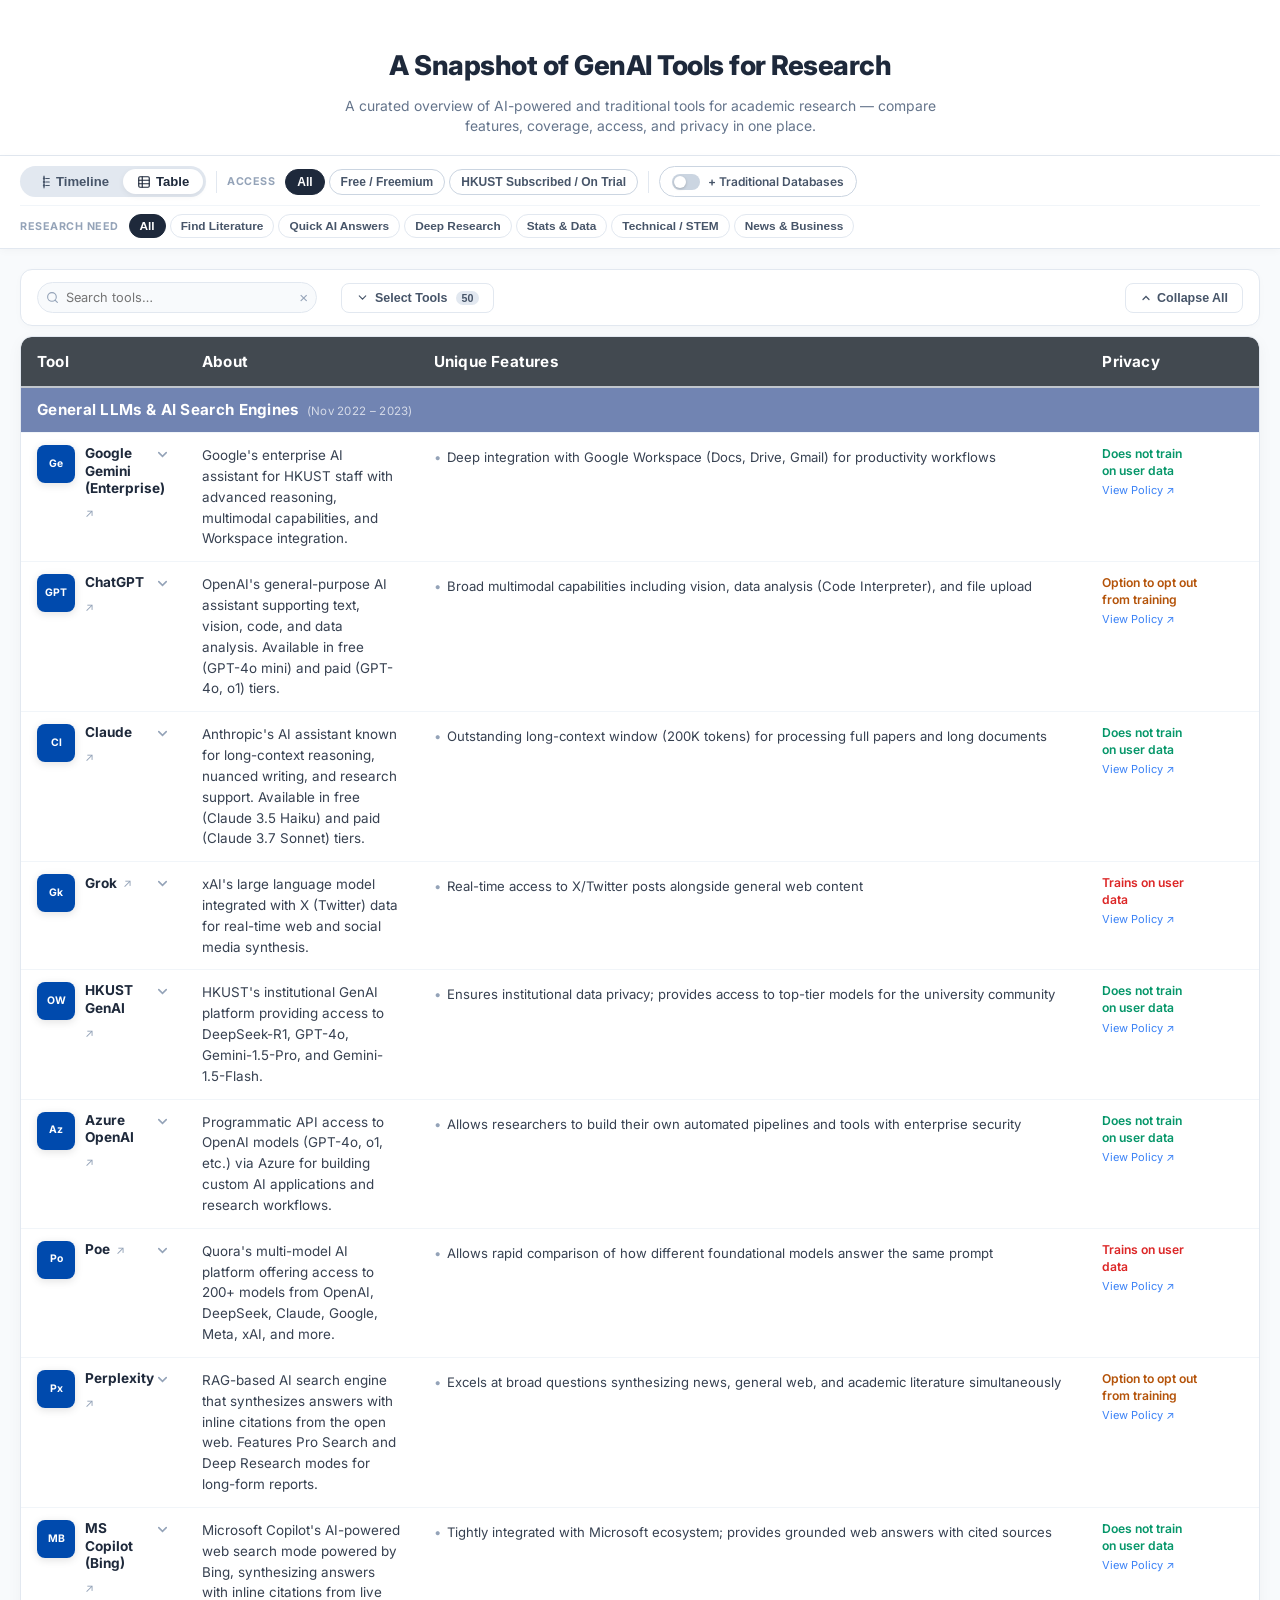
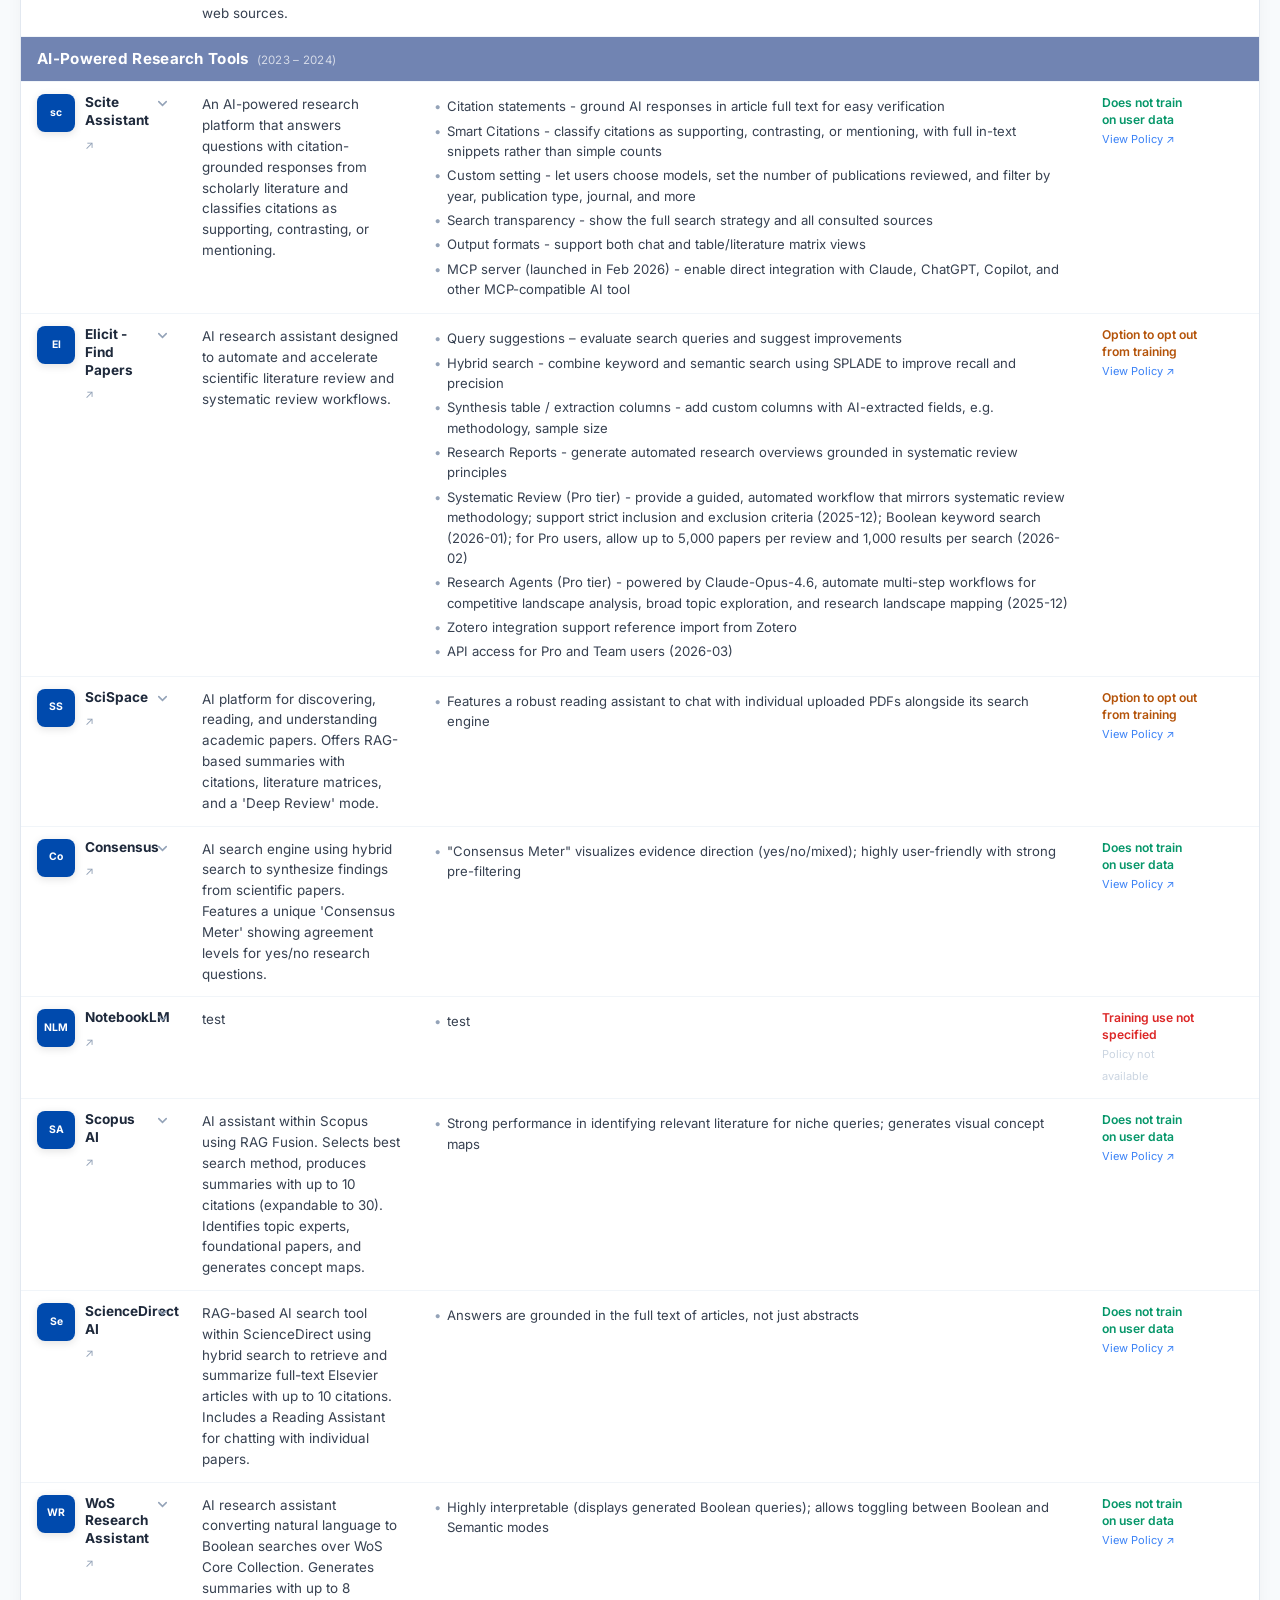
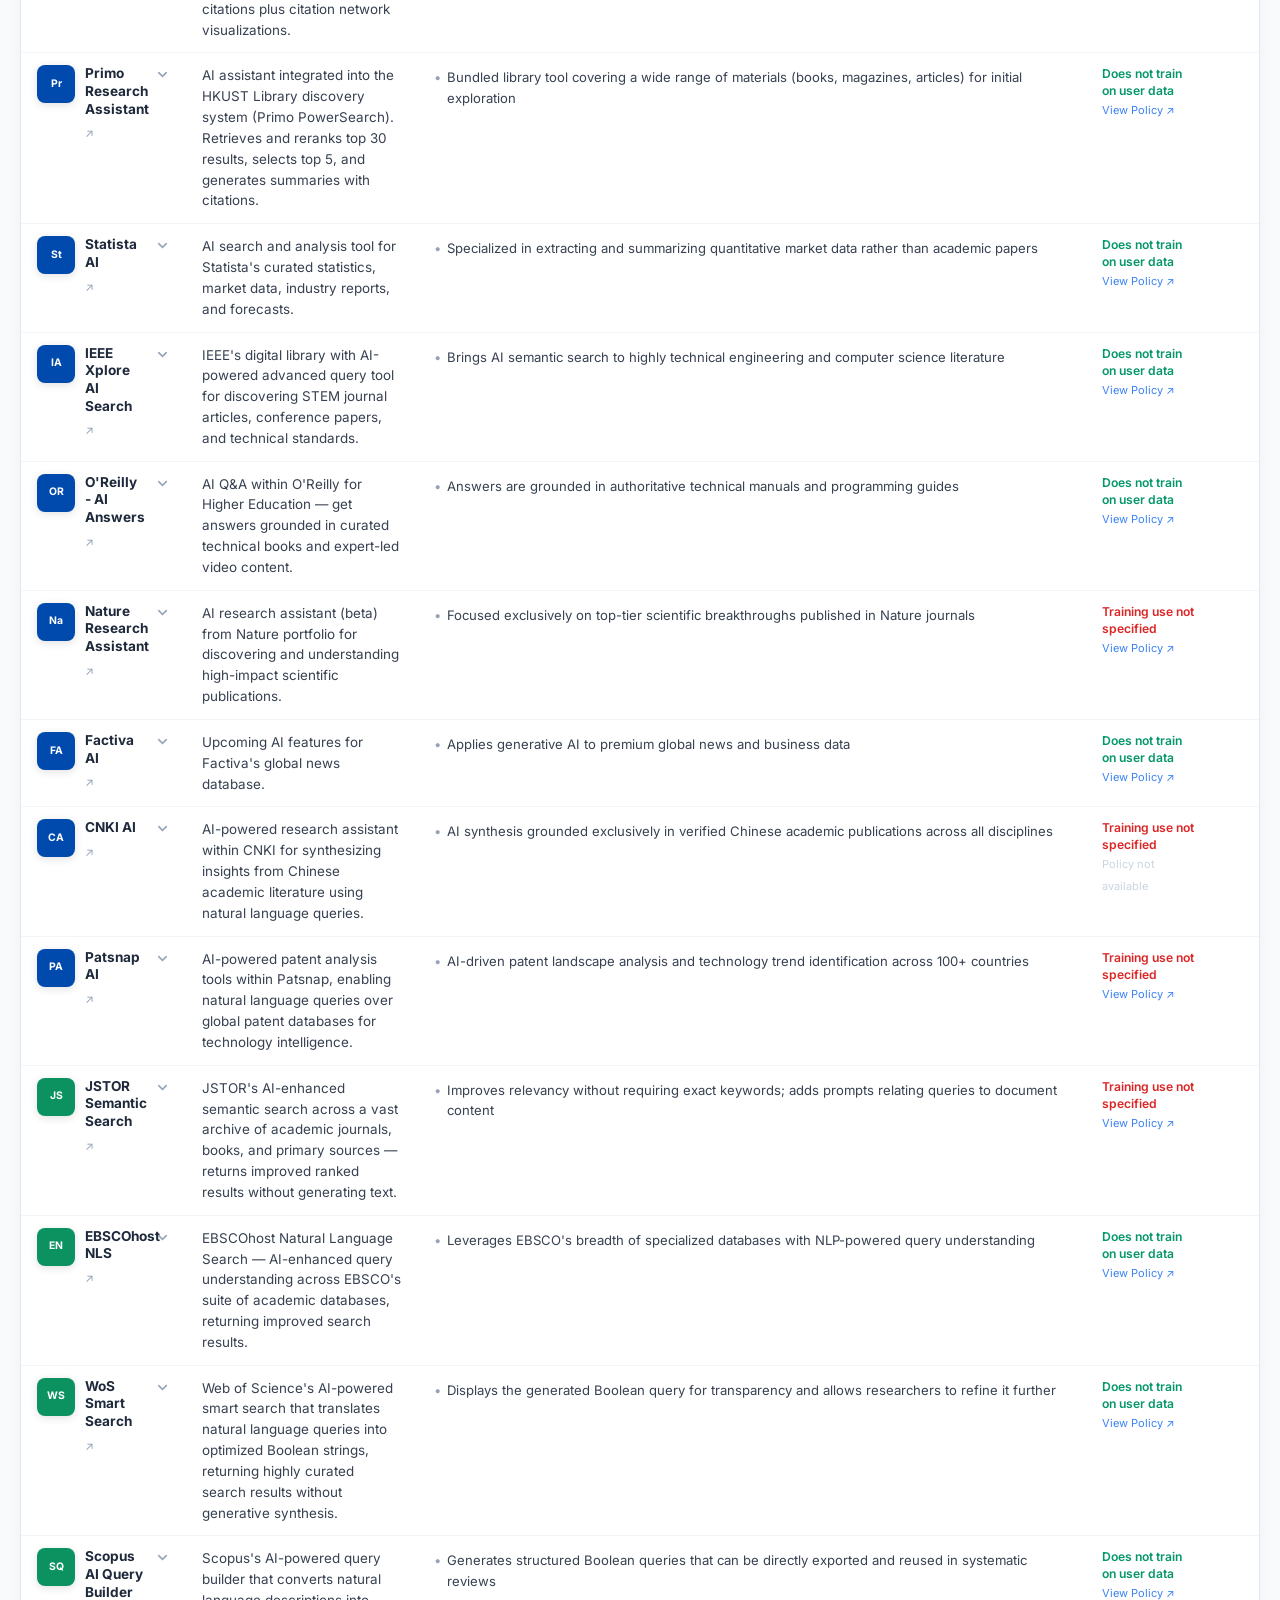
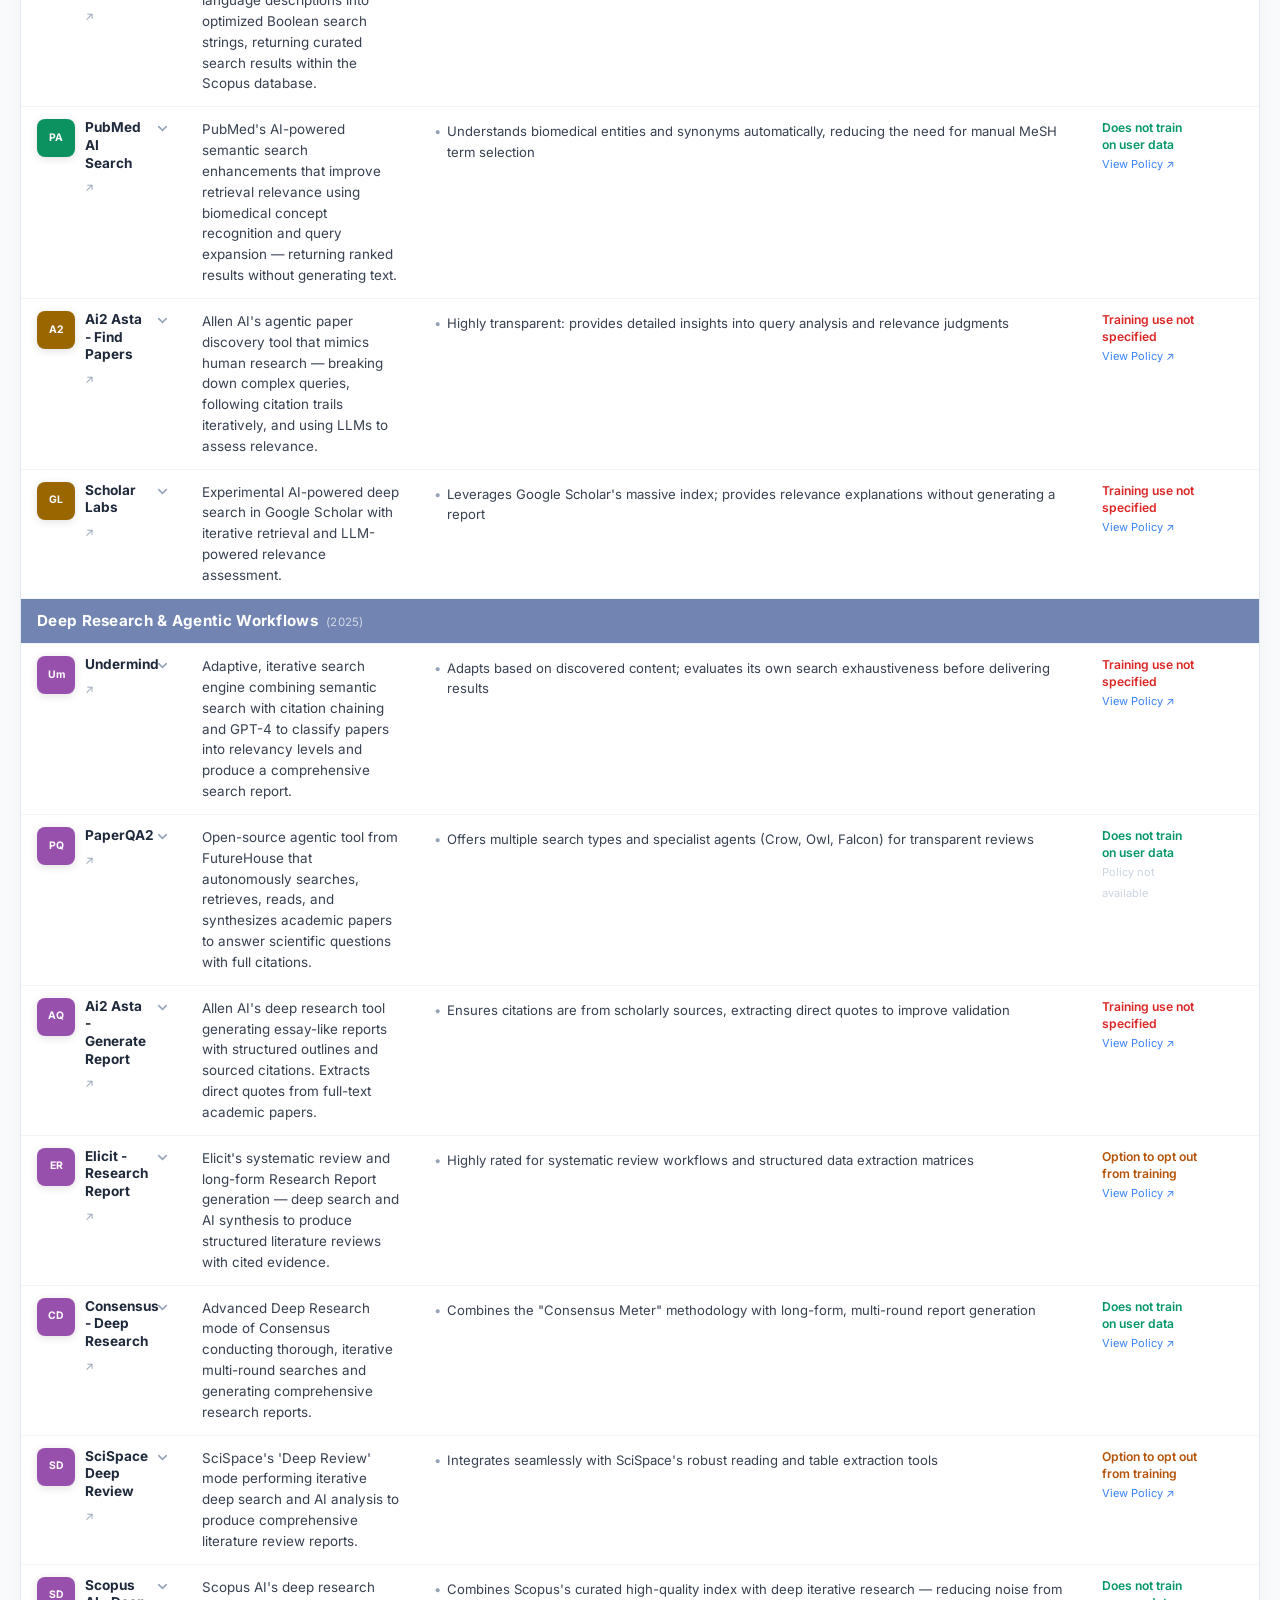
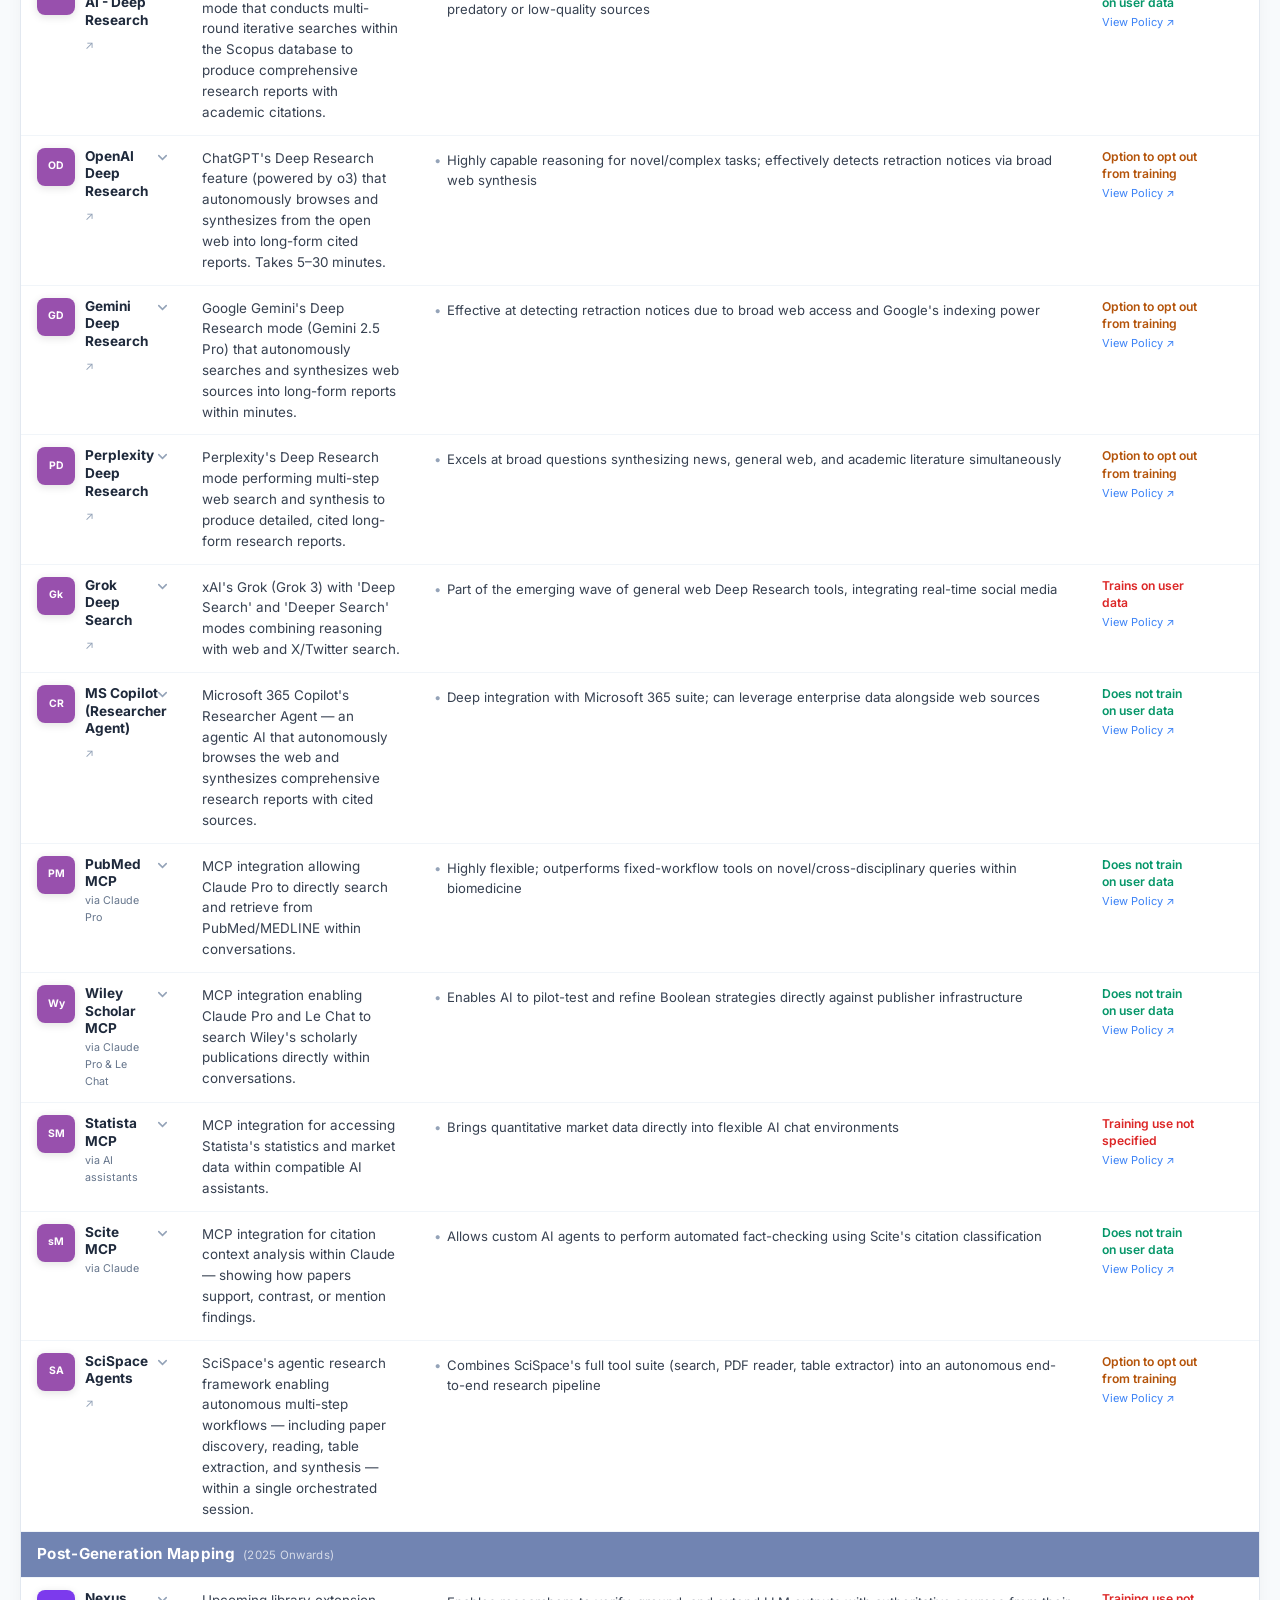
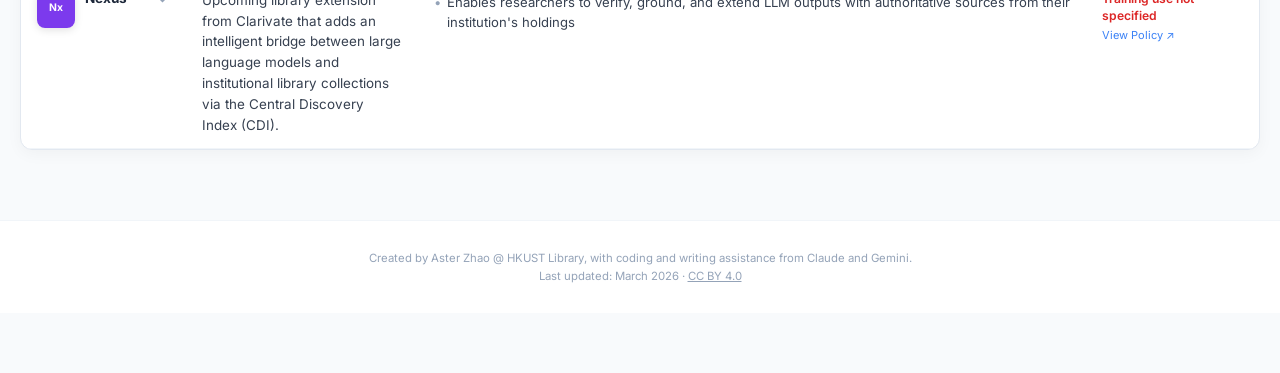
==== genai-tools-2026-03-26.html @ 64c7e032 "Add GenAI tools snapshot page for GitHub Pages Made-with: Cursor" ====
<!DOCTYPE html><html lang="en"><head>
<script id="codepen-helper" src="https://public.codepenassets.com/preview/index.3d9807ba2f99c7cd6285a0bb14172f.js"></script>
<script id="codepen-helper" src="https://public.codepenassets.com/preview/index.3d9807ba2f99c7cd6285a0bb14172f.js"></script>
<script id="codepen-helper" src="https://public.codepenassets.com/preview/index.3d9807ba2f99c7cd6285a0bb14172f.js"></script>
<meta charset="UTF-8">
<meta name="viewport" content="width=device-width, initial-scale=1.0">
<title>A Snapshot of GenAI Tools for Research</title>
<link href="https://fonts.googleapis.com/css2?family=Inter:wght@300;400;500;600;700;800&amp;display=swap" rel="stylesheet">
<link rel="stylesheet" href="https://cdnjs.cloudflare.com/ajax/libs/font-awesome/6.4.0/css/all.min.css">
<style>
:root{
  --scholarlydb:#0c9260;--opendb:#0c9260;--genai:#004aad;--genaiagg:#004aad;--genaisearch:#004aad;
  --deepsearch:#996600;--ainative:#004aad;--aischolarly:#004aad;--deepresearch:#9850ad;
  --webdeepresearch:#9850ad;--mcp:#9850ad;--libext:#7C3AED;--quicksearch:#0c9260;--line:#cbd5e1;--radius:14px;
}
*{margin:0;padding:0;box-sizing:border-box;}
body{font-family:'Inter',system-ui,sans-serif;background:#f8fafc;color:#1e293b;line-height:1.6;}

/* ── HEADER ── */
.header{text-align:center;padding:44px 20px 18px;background:#fff;border-bottom:1px solid #e2e8f0;}
.header h1{font-size:1.7rem;font-weight:800;letter-spacing:-.5px;}
.header .sub{font-size:.87rem;color:#64748b;max-width:620px;margin:8px auto 0;line-height:1.5;}

/* ── CONTROLS ── */
.controls-wrapper{background:#fff;border-bottom:1px solid #e2e8f0;padding:10px 20px;box-shadow:0 2px 8px rgba(0,0,0,.03);}
.ctrl-row{max-width:1400px;margin:0 auto;display:flex;flex-wrap:wrap;align-items:center;gap:10px;}
.ctrl-row+.ctrl-row{margin-top:8px;padding-top:8px;border-top:1px solid #f1f5f9;}
.ctrl-divider{width:1px;height:22px;background:#e2e8f0;flex-shrink:0;}
.view-toggle-inner{display:flex;background:#e2e8f0;padding:3px;border-radius:999px;}
.vbtn{display:flex;align-items:center;gap:5px;padding:5px 14px;border-radius:999px;border:none;background:transparent;font-size:.82rem;font-weight:600;cursor:pointer;color:#475569;transition:.15s;}
.vbtn svg{width:14px;height:14px;}
.vbtn.active{background:#fff;color:#1e293b;box-shadow:0 2px 6px rgba(0,0,0,.06);}
.filter-bar{display:flex;gap:4px;flex-wrap:wrap;}
.fbtn{padding:5px 11px;border-radius:999px;border:1.5px solid #cbd5e1;background:#fff;font-size:.75rem;font-weight:600;cursor:pointer;color:#475569;transition:.15s;}
.fbtn:hover{border-color:#94a3b8;color:#1e293b;}
.fbtn.active{background:#1e293b;color:#fff;border-color:#1e293b;}
.trad-toggle-wrap{display:flex;align-items:center;gap:8px;cursor:pointer;user-select:none;padding:5px 12px;border-radius:999px;border:1.5px solid #cbd5e1;background:#fff;transition:.15s;}
.trad-toggle-wrap:hover{border-color:#94a3b8;}
.trad-toggle-wrap.on{border-color:#0c9260;background:#eff6ff;}
.trad-switch{width:28px;height:16px;border-radius:8px;background:#cbd5e1;position:relative;flex-shrink:0;transition:.2s;}
.trad-toggle-wrap.on .trad-switch{background:#0c9260;}
.trad-thumb{width:12px;height:12px;border-radius:50%;background:#fff;position:absolute;top:2px;left:2px;transition:.2s;box-shadow:0 1px 3px rgba(0,0,0,.2);}
.trad-toggle-wrap.on .trad-thumb{left:14px;}
.trad-label{font-size:.75rem;font-weight:600;color:#475569;white-space:nowrap;}
.trad-toggle-wrap.on .trad-label{color:#0c9260;}
.ctrl-section-label{font-size:.67rem;font-weight:700;color:#94a3b8;text-transform:uppercase;letter-spacing:.5px;white-space:nowrap;flex-shrink:0;}
.need-pills{display:flex;gap:4px;flex-wrap:wrap;}
.nbtn{padding:4px 10px;border-radius:999px;border:1.5px solid #e2e8f0;background:#fff;font-size:.74rem;font-weight:600;cursor:pointer;color:#475569;transition:.15s;white-space:nowrap;}
.nbtn:hover{border-color:#94a3b8;color:#1e293b;}
.nbtn.active{color:#fff;border-color:transparent;}

/* ── VIEWS ── */
.view-container{display:none;}
.view-container.active{display:block;animation:fadeIn .25s ease;}
@keyframes fadeIn{from{opacity:0}to{opacity:1}}

/* ── TIMELINE ── */
.timeline-section{max-width:1350px;margin:0 auto;padding:0 20px 60px;}
.timeline-header{display:flex;align-items:center;justify-content:flex-end;padding:16px 0 4px;}
.tl-search-wrap{position:relative;display:flex;align-items:center;}
.tl-search-wrap svg{position:absolute;left:9px;width:13px;height:13px;color:#94a3b8;pointer-events:none;}
#tlSearchInput{padding:5px 26px 5px 28px;border:1.5px solid #e2e8f0;border-radius:999px;font-size:.78rem;font-family:inherit;width:200px;outline:none;transition:.15s;color:#1e293b;background:#f8fafc;}
#tlSearchInput:focus{border-color:#0c9260;background:#fff;box-shadow:0 0 0 3px rgba(59,130,246,.08);}
#tlClearSearch{position:absolute;right:9px;background:none;border:none;cursor:pointer;color:#94a3b8;font-size:.9rem;line-height:1;padding:0;display:none;}
.tl-hint{font-size:.68rem;color:#94a3b8;margin-left:8px;}

.timeline{position:relative;padding-bottom:20px;}
.timeline::before{content:'';position:absolute;left:200px;top:0;bottom:0;width:3px;background:linear-gradient(to bottom,#e2e8f0 0%,#cbd5e1 20%,#cbd5e1 80%,#e2e8f0 100%);border-radius:2px;}

/* 4-column stage grid */
.stage{display:grid;grid-template-columns:180px 40px 1fr 200px;gap:0;margin-bottom:52px;align-items:start;transition:opacity .2s;}
.stage.stage-hidden{display:none;}

/* Left column */
.stage-left{text-align:right;padding-right:18px;padding-top:4px;}
.stage-year{font-size:.78rem;font-weight:700;color:#94a3b8;letter-spacing:.3px;margin-bottom:4px;}
.stage-title{font-size:1.05rem;font-weight:800;letter-spacing:-.3px;line-height:1.3;color:#1e293b;}
.stage-desc{font-size:.71rem;color:#64748b;line-height:1.55;margin-top:6px;}

/* Node column */
.stage-node-col{display:flex;justify-content:center;align-items:flex-start;padding-top:4px;position:relative;z-index:2;}
.node{width:20px;height:20px;border-radius:50%;border:3px solid #fff;box-shadow:0 0 0 2px var(--line);z-index:2;flex-shrink:0;}

/* Content column */
.stage-content-col{padding-left:16px;display:flex;flex-wrap:wrap;gap:10px;align-items:stretch;}

/* Sub-groups as colored boxes */
.sub-group{flex:1;min-width:150px;padding:12px 14px 16px;border-radius:10px;transition:opacity .2s;background:#f9fafb;}
.sub-group.sg-hidden{display:none;}
.sg-label{font-size:.65rem;font-weight:700;color:#374151;text-transform:uppercase;letter-spacing:.5px;margin-bottom:2px;display:flex;align-items:center;gap:6px;}
.sg-label .sdot{width:8px;height:8px;border-radius:50%;flex-shrink:0;}
.sg-format{font-size:.58rem;color:#94a3b8;margin:0 0 10px 14px;line-height:1.4;}
.tools-row{display:flex;flex-wrap:wrap;gap:8px;align-items:flex-start;}

/* Right column: output labels */
.stage-right-col{padding-left:20px;padding-top:4px;display:flex;flex-direction:column;gap:16px;}
.stage-output-label{padding:10px 12px;border-radius:8px;border:1px solid #f1f5f9;background:#fff;}
.sol-title{font-size:1.15rem;font-weight:800;letter-spacing:-.4px;line-height:1.2;margin-bottom:5px;}
.sol-desc{font-size:.68rem;color:#64748b;line-height:1.7;}

.tool-card{display:flex;flex-direction:column;align-items:center;gap:4px;cursor:pointer;transition:transform .15s;position:relative;width:52px;}
.tool-card:hover{transform:translateY(-3px);}
.tool-card.hidden{display:none;}
.tool-icon{width:42px;height:42px;border-radius:10px;display:flex;align-items:center;justify-content:center;font-weight:700;font-size:.65rem;color:#fff;box-shadow:0 2px 8px rgba(0,0,0,.1);transition:.15s;overflow:hidden;}
.tool-card:hover .tool-icon{box-shadow:0 4px 16px rgba(0,0,0,.18);transform:scale(1.05);}
.tool-icon .abbr-text{display:flex;align-items:center;justify-content:center;width:100%;height:100%;}
.tool-icon img{width:100%;height:100%;object-fit:contain;padding:5px;background:#fff;}
.tname{font-size:.5rem;font-weight:600;color:#475569;text-align:center;max-width:52px;line-height:1.2;word-wrap:break-word;}
.tbadge{position:absolute;top:-4px;right:-6px;font-size:.44rem;padding:1px 4px;border-radius:5px;font-weight:700;color:#fff;white-space:nowrap;z-index:2;line-height:1.4;}
.badge-trial{background:#585858;}.badge-beta{background:#3B82F6;}.badge-new{background:#10B981;}.badge-soon{background:#94a3b8;}

.arrow-future{padding:24px 0 0;margin-left:220px;}
.arrow-future .arr{display:inline-flex;flex-direction:column;align-items:center;gap:4px;color:#94a3b8;}
.arrow-future .arr svg{width:28px;height:28px;animation:bob 2s ease-in-out infinite;}
@keyframes bob{0%,100%{transform:translateY(0)}50%{transform:translateY(5px)}}
.arrow-future .arr span{font-size:.67rem;font-weight:600;letter-spacing:.5px;}

/* ── TABLE ── */
.table-view-container{max-width:1400px;margin:0 auto;padding:0 20px 60px;}
.table-toolbar{background:#fff;padding:12px 16px;border-radius:12px;border:1px solid #e2e8f0;box-shadow:0 2px 8px rgba(0,0,0,.02);margin:20px 0 10px;display:flex;flex-direction:column;gap:0;}
.table-toolbar-row{display:flex;align-items:center;gap:10px;flex-wrap:wrap;}
.table-toolbar-row+.table-toolbar-row{margin-top:10px;padding-top:10px;border-top:1px solid #f1f5f9;}
.tbl-search-wrap{position:relative;display:flex;align-items:center;flex:1;min-width:160px;max-width:280px;}
.tbl-search-wrap svg{position:absolute;left:9px;width:13px;height:13px;color:#94a3b8;pointer-events:none;}
#searchInput{padding:7px 28px 7px 28px;border:1.5px solid #e2e8f0;border-radius:999px;font-size:.8rem;font-family:inherit;width:100%;outline:none;transition:.15s;color:#1e293b;background:#f8fafc;}
#searchInput:focus{border-color:#3B82F6;background:#fff;box-shadow:0 0 0 3px rgba(59,130,246,.08);}
#clearSearch{position:absolute;right:9px;background:none;border:none;cursor:pointer;color:#94a3b8;font-size:.95rem;line-height:1;padding:0;display:none;}
.select-tools-btn{display:flex;align-items:center;gap:6px;padding:7px 14px;border:1.5px solid #e2e8f0;border-radius:8px;background:#fff;font-size:.78rem;font-weight:600;cursor:pointer;color:#475569;transition:.15s;white-space:nowrap;}
.select-tools-btn:hover{border-color:#94a3b8;color:#1e293b;}
.select-tools-btn svg{width:13px;height:13px;transition:transform .2s;}
.select-tools-btn.open svg{transform:rotate(180deg);}
.select-tools-count{background:#e2e8f0;color:#475569;font-size:.67rem;font-weight:700;padding:1px 6px;border-radius:99px;margin-left:2px;}
.expand-btn{display:flex;align-items:center;gap:5px;padding:7px 14px;border:1.5px solid #e2e8f0;border-radius:8px;background:#fff;font-size:.78rem;font-weight:600;cursor:pointer;color:#475569;transition:.15s;white-space:nowrap;margin-left:auto;}
.expand-btn:hover{border-color:#94a3b8;color:#1e293b;}
.results-hint{font-size:.69rem;color:#94a3b8;margin-left:4px;}
.tool-selector-content{display:none;flex-wrap:wrap;gap:6px;padding-top:2px;}
.tool-selector-content.open{display:flex;}
.selector-actions{display:flex;gap:6px;align-items:center;margin-left:auto;flex-shrink:0;}
.tool-checkbox-label{display:flex;align-items:center;gap:5px;font-size:.73rem;color:#475569;cursor:pointer;background:#f8fafc;padding:4px 10px;border-radius:6px;border:1px solid #e2e8f0;transition:.15s;user-select:none;}
.tool-checkbox-label:hover{background:#f1f5f9;border-color:#cbd5e1;}
.tool-checkbox-label.selected{background:#eff6ff;border-color:#3B82F6;color:#1e40af;font-weight:600;}
.tool-checkbox-label input{display:none;}

/* ── TABLE ITSELF ── */
.table-wrapper{overflow-x:auto;border-radius:12px;border:1px solid #e2e8f0;box-shadow:0 4px 16px rgba(0,0,0,.04);background:#fff;}
.tools-table{width:100%;border-collapse:collapse;font-size:.95rem;}
.tools-table th{padding:13px 16px;text-align:left;background:#424950;color:#fff;font-weight:700;white-space:nowrap;position:sticky;top:0;z-index:10;box-shadow:inset 0 -2px 0 #c1c6cd;letter-spacing:.2px;}
.tools-table th:first-child{border-radius:10px 0 0 0;}
.tools-table th:last-child{border-radius:0 10px 0 0;}
.tools-table td{padding:12px 16px;text-align:left;border-bottom:1px solid #f1f5f9;vertical-align:top;font-size:.84rem;}
.tools-table tr.tool-row-head:hover td{background:#f8fafc;}
.tools-table tr.tool-row-head.expanded td{background:#eef6ff;border-bottom:none;}
.stage-row td{background:#7184b2!important;color:#fff;font-weight:700;font-size:.95rem;padding:10px 16px;letter-spacing:.3px;}
.tb-tool{display:flex;align-items:flex-start;gap:10px;}
.tb-icon{width:38px;height:38px;border-radius:8px;display:flex;align-items:center;justify-content:center;font-weight:700;font-size:.65rem;color:#fff;overflow:hidden;flex-shrink:0;box-shadow:0 2px 8px rgba(0,0,0,.12);}
.tb-icon img{width:100%;height:100%;object-fit:contain;padding:3px;background:#fff;}
.tb-info{flex:1;min-width:0;}
.tb-name{font-weight:700;color:#1e293b;line-height:1.3;font-size:.85rem;}
.tb-cat{font-size:.67rem;color:#64748b;margin-top:1px;}
.tb-tags{display:none;gap:4px;flex-wrap:wrap;margin-top:5px;}
.tb-tag{font-size:.52rem;padding:2px 6px;border-radius:4px;font-weight:700;color:#fff;}
.tb-chevron{color:#94a3b8;transition:transform .2s;flex-shrink:0;display:flex;align-items:center;margin-top:2px;}
.tool-row-head.expanded .tb-chevron{transform:rotate(180deg);}
.tb-text{color:#374151;font-size:.82rem;line-height:1.55;min-width:120px;}
.bullet-list{list-style:none;padding:0;margin:0;}
.bullet-list li{font-size:.82rem;color:#374151;line-height:1.55;padding:2px 0 2px 13px;position:relative;}
.bullet-list li::before{content:'•';position:absolute;left:0;color:#94a3b8;}
.privacy-text{font-size:.76rem;font-weight:600;line-height:1.4;}
.privacy-text.p-green{color:#059669;}
.privacy-text.p-red{color:#dc2626;}
.privacy-text.p-redgreen{color:#b45309;}
.privacy-text.p-grey{color:#94a3b8;}
.policy-link{font-size:.69rem;color:#3B82F6;text-decoration:none;display:inline-block;margin-top:3px;transition:.1s;}
.policy-link:hover{text-decoration:underline;color:#1d4ed8;}
.policy-na{font-size:.69rem;color:#cbd5e1;}

/* ── EXPANDED ROW ── */
.tool-row-detail td{background:#f0f7ff!important;padding:0;border-bottom:1px solid #dbeafe;font-size:.84rem;}
.detail-panel{padding:16px 20px 20px;font-size:.84rem;}
.detail-grid{display:grid;grid-template-columns:1fr 2fr;gap:14px;}
.detail-section{background:#fff;border-radius:8px;padding:12px 14px;border:1px solid #e2e8f0;font-size:.84rem;}
.detail-section h5{font-size:.68rem;font-weight:700;color:#475569;text-transform:uppercase;letter-spacing:.5px;margin-bottom:7px;display:flex;align-items:center;gap:5px;}
.detail-section h5 svg{width:12px;height:12px;flex-shrink:0;}
.detail-text{color:#374151;font-size:.82rem;line-height:1.55;}
.detail-section.detail-lim{background:#fffbeb;border-color:#fde68a;}
.detail-section.detail-lim h5{color:#92400e;}
.detail-footer{display:flex;align-items:center;gap:14px;margin-top:12px;flex-wrap:wrap;}
.visit-btn{display:inline-flex;align-items:center;gap:5px;padding:7px 14px;background:#1e293b;color:#fff;text-decoration:none;border-radius:7px;font-size:.76rem;font-weight:600;transition:.15s;}
.visit-btn:hover{background:#334155;}
.detail-screenshots{display:flex;gap:10px;overflow-x:auto;padding-bottom:4px;}
.detail-ss-thumb{height:90px;border-radius:6px;object-fit:cover;cursor:pointer;border:1.5px solid transparent;transition:.15s;flex-shrink:0;background:#e2e8f0;}
.detail-ss-thumb:hover{border-color:#3B82F6;}

/* ── MOBILE RESPONSIVE ── */
@media(max-width:960px){
  .stage{grid-template-columns:160px 36px 1fr;}
  .stage-right-col{display:none;}
  .timeline::before{left:178px;}
}
@media(max-width:860px){
  .detail-grid{grid-template-columns:1fr;}
}
@media(max-width:768px){
  .detail-panel,.detail-section{font-size:.78rem!important;}
  .detail-section h5{font-size:.62rem!important;letter-spacing:.3px!important;margin-bottom:5px!important;}
  .detail-text,.bullet-list li{font-size:.78rem!important;line-height:1.5!important;}
  .detail-grid{gap:8px;}
  .tools-table td{padding:10px 12px;font-size:.8rem;}
  .tb-name{font-size:.82rem!important;}
  .tb-text{font-size:.78rem!important;}
  .privacy-text{font-size:.73rem!important;}
  .policy-link{font-size:.67rem!important;}
  .pop-right *{font-size:.78rem!important;line-height:1.5!important;}
  .pop-section h4{font-size:.62rem!important;margin-bottom:4px!important;}
  .pop-title-wrap h3{font-size:.86rem!important;}
  .pop-tags .tag{font-size:.58rem!important;}
  .ctrl-divider{display:none;}
  #searchInput{width:100%;}
}
@media(max-width:640px){
  .timeline::before{left:14px;width:2px;}
  .stage{
    grid-template-columns:28px 1fr;
    grid-template-areas:"node left" "skip content";
    gap:0;
  }
  .stage-left{grid-area:left;text-align:left;padding-right:0;padding-left:12px;}
  .stage-node-col{grid-area:node;padding-top:4px;}
  .node{width:16px;height:16px;}
  .stage-content-col{grid-column:2;padding-left:12px;margin-top:10px;}
  .stage-right-col{display:none;}
  .stage-title{font-size:.95rem;}
  .stage-desc{font-size:.69rem;}
  .arrow-future{margin-left:40px;}
  .header h1{font-size:1.3rem;}
  #tlSearchInput{width:150px;}
}

/* ── POPOVER ── */
.popover-bg{position:fixed;top:0;left:0;width:100%;height:100vh;z-index:999;display:none;backdrop-filter:blur(2px);background:rgba(0,0,0,.35);cursor:pointer;}
.popover-bg.active{display:block;}
.popover-card{position:absolute;z-index:1000;left:50%;transform:translateX(-50%);width:min(66vw,860px);max-width:calc(100vw - 32px);min-width:340px;max-height:82vh;background:#fff;border-radius:14px;box-shadow:0 16px 56px rgba(0,0,0,.22),0 0 0 1px rgba(0,0,0,.05);display:none;flex-direction:column;overflow:hidden;}
.popover-card.active{display:flex;animation:popIn .2s ease;}
@keyframes popIn{from{opacity:0;transform:translateX(-50%) scale(.97)}to{opacity:1;transform:translateX(-50%)}}
.popover-card.no-screenshots{width:min(60vw,620px);}
.popover-card.has-screenshots{width:min(66vw,860px);}
.pop-top{display:flex;align-items:center;gap:12px;padding:14px 16px 12px;border-bottom:1px solid #f1f5f9;flex-shrink:0;}
.pop-icon{width:40px;height:40px;border-radius:10px;display:flex;align-items:center;justify-content:center;font-weight:700;font-size:.8rem;color:#fff;flex-shrink:0;overflow:hidden;box-shadow:0 2px 8px rgba(0,0,0,.12);}
.pop-icon img{width:100%;height:100%;object-fit:contain;padding:4px;background:#fff;}
.pop-title-wrap{flex:1;min-width:0;}
.pop-title-wrap h3{font-size:.95rem;font-weight:700;white-space:nowrap;overflow:hidden;text-overflow:ellipsis;}
.pop-tags{display:flex;gap:5px;flex-wrap:wrap;margin-top:3px;}
.pop-tags .tag{font-size:.53rem;padding:2px 7px;border-radius:4px;font-weight:700;color:#fff;}
.pop-close{width:28px;height:28px;border-radius:50%;border:none;background:#f1f5f9;cursor:pointer;font-size:1rem;display:flex;align-items:center;justify-content:center;transition:.15s;flex-shrink:0;}
.pop-close:hover{background:#e2e8f0;}
.pop-content{display:flex;flex:1;overflow:hidden;min-height:0;}
.pop-left{width:210px;flex-shrink:0;padding:14px;overflow-y:auto;border-right:1px solid #f1f5f9;background:#f8fafc;display:flex;flex-direction:column;gap:8px;}
.no-screenshots .pop-left{display:none;}
.pop-left-label{font-size:.62rem;font-weight:700;color:#94a3b8;text-transform:uppercase;letter-spacing:.5px;}
.pop-ss-thumb{width:100%;aspect-ratio:16/10;border-radius:8px;overflow:hidden;cursor:pointer;flex-shrink:0;background:#e2e8f0;border:2px solid transparent;transition:.15s;position:relative;}
.pop-ss-thumb:hover{border-color:#3B82F6;}
.pop-ss-thumb img{width:100%;height:100%;object-fit:cover;}
.pop-ss-thumb .zoom-hint{position:absolute;inset:0;background:rgba(0,0,0,.35);display:flex;align-items:center;justify-content:center;opacity:0;transition:.15s;color:#fff;font-size:.6rem;font-weight:600;}
.pop-ss-thumb:hover .zoom-hint{opacity:1;}
.pop-right{flex:1;overflow-y:auto;padding:14px 16px 18px;}
.pop-section{margin-bottom:13px;}
.pop-section h4{font-size:.65rem;font-weight:700;color:#94a3b8;text-transform:uppercase;letter-spacing:.5px;margin-bottom:5px;}
.pop-section p{font-size:.81rem;color:#374151;line-height:1.55;}
.unique-box{background:#f1f5f9;border-left:3px solid #cbd5e1;padding:8px 12px;border-radius:0 6px 6px 0;}
.limit-box{background:#fffbeb;border-left:3px solid #f59e0b;padding:8px 12px;border-radius:0 6px 6px 0;}
.popover-card.mobile-sheet{left:0!important;right:0!important;width:100%!important;max-width:100%!important;max-height:85vh;border-radius:16px 16px 0 0;animation:sheetUp .25s ease!important;}
@keyframes sheetUp{from{transform:translateY(100%)}to{transform:none}}
.mobile-sheet .pop-content{flex-direction:column;}
.mobile-sheet .pop-left{width:100%;flex-direction:row;overflow-x:auto;overflow-y:hidden;border-right:none;border-bottom:1px solid #f1f5f9;padding:12px;}
.mobile-sheet .pop-ss-thumb{width:140px;min-width:140px;height:90px;}

/* ── LIGHTBOX ── */
.lightbox-overlay{position:absolute;z-index:2000;display:none;align-items:center;justify-content:center;flex-direction:column;background:rgba(0,0,0,.92);}
.lightbox-overlay.active{display:flex;animation:lbIn .2s ease;}
@keyframes lbIn{from{opacity:0}to{opacity:1}}
.lb-close{position:absolute;top:16px;right:16px;width:40px;height:40px;border-radius:50%;border:none;background:rgba(255,255,255,.12);color:#fff;font-size:1.4rem;cursor:pointer;display:flex;align-items:center;justify-content:center;transition:.15s;z-index:2;}
.lb-close:hover{background:rgba(255,255,255,.25);}
.lb-nav{position:absolute;top:50%;transform:translateY(-50%);width:44px;height:44px;border-radius:50%;border:none;background:rgba(255,255,255,.12);color:#fff;font-size:1.6rem;cursor:pointer;display:flex;align-items:center;justify-content:center;transition:.15s;}
.lb-nav:hover{background:rgba(255,255,255,.25);}
.lb-prev{left:16px;}.lb-next{right:16px;}
.lb-counter{color:rgba(255,255,255,.5);font-size:.72rem;margin-top:12px;}
.lb-img-wrap{position:relative;max-width:92vw;max-height:85vh;transition:transform .3s ease,opacity .3s ease;}
.lb-img-wrap img{max-width:92vw;max-height:85vh;object-fit:contain;border-radius:6px;box-shadow:0 8px 32px rgba(0,0,0,.4);user-select:none;pointer-events:none;}
.lb-img-wrap.slide-left{animation:slideLeft .3s ease forwards;}
.lb-img-wrap.slide-right{animation:slideRight .3s ease forwards;}
.lb-img-wrap.slide-in-left{animation:slideInLeft .3s ease forwards;}
.lb-img-wrap.slide-in-right{animation:slideInRight .3s ease forwards;}
@keyframes slideLeft{from{transform:translateX(0);opacity:1}to{transform:translateX(-120px);opacity:0}}
@keyframes slideRight{from{transform:translateX(0);opacity:1}to{transform:translateX(120px);opacity:0}}
@keyframes slideInLeft{from{transform:translateX(120px);opacity:0}to{transform:translateX(0);opacity:1}}
@keyframes slideInRight{from{transform:translateX(-120px);opacity:0}to{transform:translateX(0);opacity:1}}
.lb-dots{display:flex;gap:6px;margin-top:12px;align-items:center;}
.lb-dot{width:7px;height:7px;border-radius:50%;background:rgba(255,255,255,.3);transition:all .3s;}
.lb-dot.active{background:#fff;width:20px;border-radius:4px;}

.footer{text-align:center;padding:28px 20px;font-size:.71rem;color:#94a3b8;border-top:1px solid #f1f5f9;margin-top:10px;background:#fff;}
.footer a{color:#94a3b8;text-decoration:underline;}

/* ── EDIT MODE ── */
.edit-bar{display: none;position:fixed;bottom:0;left:0;right:0;background:#0f172a;color:#f1f5f9;padding:10px 20px;z-index:800;display:flex;align-items:center;gap:14px;flex-wrap:wrap;box-shadow:0 -4px 20px rgba(0,0,0,.25);border-top:2px solid #3B82F6;}
.edit-bar-label{display:flex;align-items:center;gap:8px;font-size:.76rem;font-weight:700;color:#60a5fa;}
.edit-bar-hint{font-size:.7rem;color:#64748b;flex:1;}
.edit-bar-actions{display:flex;gap:8px;align-items:center;margin-left:auto;}
.edit-add-btn{display:inline-flex;align-items:center;gap:6px;padding:7px 14px;background:#3B82F6;color:#fff;border:none;border-radius:7px;font-size:.76rem;font-weight:600;cursor:pointer;transition:.15s;}
.edit-add-btn:hover{background:#2563eb;}
.edit-download-btn{display:inline-flex;align-items:center;gap:6px;padding:7px 14px;background:#10B981;color:#fff;border:none;border-radius:7px;font-size:.76rem;font-weight:600;cursor:pointer;transition:.15s;}
.edit-download-btn:hover{background:#059669;}

/* FIX: Ensure the edit-row-btn is always visible when injected via JS */
.edit-row-btn{display:inline-flex;align-items:center;justify-content:center;width:24px;height:24px;min-width:24px;border-radius:5px;border:1.5px solid #e2e8f0;background:#fff;cursor:pointer;transition:.15s;color:#64748b;}
.edit-row-btn:hover{border-color:#3B82F6;color:#3B82F6;background:#eff6ff;}

.edit-overlay{position:fixed;inset:0;background:rgba(0,0,0,.55);z-index:1500;display:none;backdrop-filter:blur(3px);}
.edit-overlay.open{display:block;}
.edit-modal{position:fixed;top:50%;left:50%;transform:translate(-50%,-50%);width:min(680px,96vw);max-height:88vh;background:#fff;border-radius:14px;box-shadow:0 24px 64px rgba(0,0,0,.3);display:none;flex-direction:column;z-index:1501;overflow:hidden;}
.edit-modal.open{display:flex;animation:emIn .2s ease;}
@keyframes emIn{from{opacity:0;transform:translate(-50%,-48%)}to{opacity:1;transform:translate(-50%,-50%)}}
.edit-modal.add-mode .edit-modal-hd{background:#eff6ff;border-bottom-color:#bfdbfe;}
.edit-modal.add-mode .edit-modal-hd h3{color:#1d4ed8;}
.edit-modal-hd{display:flex;align-items:center;justify-content:space-between;padding:14px 20px;border-bottom:1px solid #e2e8f0;background:#f8fafc;flex-shrink:0;}
.edit-modal-hd h3{font-size:.95rem;font-weight:700;display:flex;align-items:center;gap:7px;}
.edit-modal-close{width:28px;height:28px;border-radius:50%;border:none;background:#e2e8f0;cursor:pointer;font-size:1rem;display:flex;align-items:center;justify-content:center;}
.edit-modal-close:hover{background:#cbd5e1;}
.edit-modal-body{flex:1;overflow-y:auto;padding:18px 20px;}
.ef-section{font-size:.63rem;font-weight:700;color:#94a3b8;text-transform:uppercase;letter-spacing:.5px;padding-bottom:7px;border-bottom:1px solid #f1f5f9;margin:18px 0 12px;}
.ef-section:first-child{margin-top:0;}
.ef-grid{display:grid;grid-template-columns:1fr 1fr;gap:12px;margin-bottom:12px;}
.ef-full{grid-template-columns:1fr!important;}
.ef-field{display:flex;flex-direction:column;gap:4px;}
.ef-field label{font-size:.72rem;font-weight:600;color:#475569;}
.ef-field input,.ef-field textarea,.ef-field select{padding:8px 10px;border:1.5px solid #e2e8f0;border-radius:7px;font-family:inherit;font-size:.82rem;color:#1e293b;background:#f8fafc;outline:none;transition:.15s;resize:vertical;}
.ef-field input:focus,.ef-field textarea:focus,.ef-field select:focus{border-color:#3B82F6;background:#fff;box-shadow:0 0 0 3px rgba(59,130,246,.08);}
.ef-checkbox-row{display:flex;gap:20px;flex-wrap:wrap;margin-bottom:12px;}
.ef-checkbox{display:flex;align-items:center;gap:7px;cursor:pointer;font-size:.8rem;color:#374151;font-weight:500;user-select:none;}
.ef-checkbox input{width:15px;height:15px;cursor:pointer;accent-color:#3B82F6;}
.ef-needs-grid{display:grid;grid-template-columns:repeat(3,1fr);gap:7px;margin-bottom:12px;}
.ef-need-label{display:flex;align-items:center;gap:8px;cursor:pointer;padding:8px 10px;border-radius:8px;border:1.5px solid #e2e8f0;background:#f8fafc;transition:.15s;user-select:none;}
.ef-need-label:hover{border-color:#94a3b8;}
.ef-need-label.checked{border-color:var(--need-color,#3B82F6);background:color-mix(in srgb,var(--need-color,#3B82F6) 8%,#fff);}
.ef-need-label input{display:none;}
.ef-need-dot{width:9px;height:9px;border-radius:50%;background:var(--need-color,#3B82F6);flex-shrink:0;}
.ef-need-text{font-size:.74rem;font-weight:600;color:#374151;}
.edit-modal-ft{display:flex;align-items:center;justify-content:flex-end;gap:10px;padding:12px 20px;border-top:1px solid #e2e8f0;background:#f8fafc;flex-shrink:0;}
.edit-save-btn{padding:8px 22px;background:#3B82F6;color:#fff;border:none;border-radius:8px;font-size:.82rem;font-weight:700;cursor:pointer;}
.edit-save-btn:hover{background:#2563eb;}
.edit-cancel-btn{padding:8px 16px;background:#f1f5f9;color:#475569;border:none;border-radius:8px;font-size:.82rem;font-weight:600;cursor:pointer;}
.edit-cancel-btn:hover{background:#e2e8f0;}
.delete-tool-btn{display:inline-flex;align-items:center;gap:5px;padding:7px 14px;background:#fff;color:#dc2626;border:1.5px solid #fca5a5;border-radius:8px;font-size:.78rem;font-weight:600;cursor:pointer;margin-right:auto;}
.delete-tool-btn:hover{background:#fef2f2;}
.delete-confirm-yes{padding:6px 12px;background:#dc2626;color:#fff;border:none;border-radius:6px;font-size:.76rem;font-weight:700;cursor:pointer;transition:.15s;}
.delete-confirm-yes:hover{background:#b91c1c;}
.delete-confirm-no{padding:6px 12px;background:#f1f5f9;color:#475569;border:none;border-radius:6px;font-size:.76rem;font-weight:600;cursor:pointer;transition:.15s;}
.delete-confirm-no:hover{background:#e2e8f0;}
.delete-confirm-text{font-size:.76rem;font-weight:600;color:#dc2626;white-space:nowrap;}
.needs-add-btn svg{width:13px;height:13px;}
.delete-confirm-area{display:none;align-items:center;gap:8px;margin-right:auto;flex:1;}
.delete-confirm-area.active{display:flex;}
.edit-needs-btn{display:inline-flex;align-items:center;gap:6px;padding:7px 14px;background:#7C3AED;color:#fff;border:none;border-radius:7px;font-size:.76rem;font-weight:600;cursor:pointer;transition:.15s;}
.edit-needs-btn:hover{background:#6d28d9;}
.edit-needs-btn svg{width:13px;height:13px;}
.ef-label-hint{font-size:.64rem;color:#94a3b8;font-weight:400;margin-left:4px;}
.ef-bullet-wrap{border:1.5px solid #e2e8f0;border-radius:7px;background:#f8fafc;padding:0;transition:.15s;overflow:hidden;}
.ef-bullet-wrap:focus-within{border-color:#3B82F6;background:#fff;box-shadow:0 0 0 3px rgba(59,130,246,.08);}
.ef-bullet-hint{font-size:.64rem;color:#94a3b8;margin-top:4px;display:flex;align-items:center;gap:4px;}
.ef-bullet-hint svg{width:10px;height:10px;}
.bullet-line-row{display:flex;align-items:flex-start;gap:6px;padding:0 10px;border-bottom:1px solid #f1f5f9;min-height:36px;}
.bullet-line-row:last-child{border-bottom:none;}
.bullet-line-dot{flex-shrink:0;color:#94a3b8;font-size:1rem;line-height:1.9;user-select:none;pointer-events:none;}
.bullet-line-input{flex:1;border:none;background:transparent;font-family:inherit;font-size:.82rem;line-height:1.9;color:#1e293b;outline:none;padding:0;min-width:0;}
.bullet-line-del{flex-shrink:0;width:20px;height:20px;border-radius:4px;border:none;background:transparent;color:#cbd5e1;cursor:pointer;display:flex;align-items:center;justify-content:center;font-size:.9rem;line-height:1;transition:.15s;align-self:center;}
.bullet-line-del:hover{background:#fee2e2;color:#ef4444;}
.bullet-add-btn{display:flex;align-items:center;gap:5px;width:100%;padding:7px 10px;border:none;background:transparent;font-family:inherit;font-size:.76rem;font-weight:600;color:#3B82F6;cursor:pointer;border-top:1px solid #f1f5f9;transition:.15s;text-align:left;}
.bullet-add-btn:hover{background:#eff6ff;}
.bullet-add-btn svg{width:12px;height:12px;}
.needs-modal{position:fixed;top:50%;left:50%;transform:translate(-50%,-50%);width:min(460px,96vw);max-height:80vh;background:#fff;border-radius:14px;box-shadow:0 24px 64px rgba(0,0,0,.3);display:none;flex-direction:column;z-index:1502;overflow:hidden;}
.needs-modal.open{display:flex;animation:emIn .2s ease;}
.needs-edit-row{display:flex;align-items:center;gap:10px;padding:8px 0;border-bottom:1px solid #f1f5f9;}
.needs-edit-row:last-child{border-bottom:none;}
.needs-color-input{width:34px;height:34px;border:2px solid #e2e8f0;border-radius:7px;cursor:pointer;padding:2px;flex-shrink:0;background:none;}
.needs-label-input{flex:1;padding:7px 10px;border:1.5px solid #e2e8f0;border-radius:7px;font-family:inherit;font-size:.82rem;color:#1e293b;outline:none;background:#f8fafc;transition:.15s;}
.needs-label-input:focus{border-color:#3B82F6;background:#fff;box-shadow:0 0 0 3px rgba(59,130,246,.08);}
.needs-delete-btn{width:28px;height:28px;border-radius:6px;border:1.5px solid #e2e8f0;background:#fff;color:#94a3b8;cursor:pointer;font-size:1rem;display:flex;align-items:center;justify-content:center;transition:.15s;flex-shrink:0;}
.needs-delete-btn:hover{border-color:#ef4444;color:#ef4444;background:#fef2f2;}
.needs-add-btn{display:flex;align-items:center;gap:6px;width:100%;padding:9px 0;border:none;background:transparent;font-family:inherit;font-size:.78rem;font-weight:600;color:#3B82F6;cursor:pointer;margin-top:6px;border-radius:6px;transition:.15s;}
.needs-add-btn:hover{background:#eff6ff;padding-left:8px;}
.needs-add-btn svg{width:13px;height:13px;}
</style>
</head>
<body style="padding-bottom: 60px;" class="edit-active">

<div class="header">
  <h1>A Snapshot of GenAI Tools for Research</h1>
  <p class="sub">A curated overview of AI-powered and traditional tools for academic research — compare features, coverage, access, and privacy in one place.</p>
</div>

<!-- ── CONTROLS ── -->
<div class="controls-wrapper">
  <div class="ctrl-row">
    <div class="view-toggle-inner">
      <button class="vbtn active" data-view="timeline" onclick="setView('timeline')">
        <svg viewBox="0 0 24 24" fill="none" stroke="currentColor" stroke-width="2" stroke-linecap="round"><line x1="12" y1="2" x2="12" y2="22"></line><circle cx="12" cy="6" r="2" fill="currentColor" stroke="none"></circle><circle cx="12" cy="12" r="2" fill="currentColor" stroke="none"></circle><circle cx="12" cy="18" r="2" fill="currentColor" stroke="none"></circle><line x1="15" y1="6" x2="21" y2="6"></line><line x1="15" y1="12" x2="21" y2="12"></line><line x1="15" y1="18" x2="21" y2="18"></line></svg>
        Timeline
      </button>
      <button class="vbtn" data-view="table" onclick="setView('table')">
        <svg viewBox="0 0 24 24" fill="none" stroke="currentColor" stroke-width="2" stroke-linecap="round"><rect x="3" y="3" width="18" height="18" rx="2"></rect><line x1="3" y1="9" x2="21" y2="9"></line><line x1="3" y1="15" x2="21" y2="15"></line><line x1="9" y1="3" x2="9" y2="21"></line></svg>
        Table
      </button>
    </div>
    <div class="ctrl-divider"></div>
    <span class="ctrl-section-label">Access</span>
    <div class="filter-bar">
      <button class="fbtn active" data-f="all" onclick="setFilter('all')">All</button>
      <button class="fbtn" data-f="free" onclick="setFilter('free')">Free / Freemium</button>
      <button class="fbtn" data-f="hkust" onclick="setFilter('hkust')">HKUST Subscribed / On Trial</button>
    </div>
    <div class="ctrl-divider"></div>
    <div class="trad-toggle-wrap" id="tradToggleWrap" onclick="toggleTraditional()">
      <span class="trad-switch"><span class="trad-thumb"></span></span>
      <span class="trad-label">+ Traditional Databases</span>
    </div>
  </div>
  <div class="ctrl-row">
    <span class="ctrl-section-label">Research Need</span>
    <div class="need-pills" id="needPillsContainer"><button class="nbtn active" data-n="all" style="background: rgb(30, 41, 59); color: rgb(255, 255, 255); border-color: rgb(30, 41, 59);">All</button><button class="nbtn" data-n="find-lit">Find Literature</button><button class="nbtn" data-n="ai-synthesis">Quick AI Answers</button><button class="nbtn" data-n="deep-research">Deep Research</button><button class="nbtn" data-n="stats-data">Stats &amp; Data</button><button class="nbtn" data-n="technical">Technical / STEM</button><button class="nbtn" data-n="news-biz">News &amp; Business</button></div>
  </div>
</div>

<!-- TIMELINE VIEW -->
<div class="view-container active" id="timelineView" style="display: block;">
  <div class="timeline-section">
    <div class="timeline-header">
      <div class="tl-search-wrap">
        <svg viewBox="0 0 24 24" fill="none" stroke="currentColor" stroke-width="2" stroke-linecap="round"><circle cx="11" cy="11" r="8"></circle><line x1="21" y1="21" x2="16.65" y2="16.65"></line></svg>
        <input type="text" id="tlSearchInput" placeholder="Search tools…" oninput="onSearch(this.value)">
        <button id="tlClearSearch" onclick="clearSearch()" style="display: block;">×</button>
      </div>
      <span class="tl-hint" id="tlHint"></span>
    </div>
    <div class="timeline" id="timeline"><div class="stage stage-hidden" id="tlstage0"><div class="stage-left"><div class="stage-year">Before Nov 2022 (Pre-ChatGPT Era)</div><div class="stage-title">Scholarly &amp; Open Databases</div><p class="stage-desc">Traditional academic databases and open scholarly platforms provide the foundational infrastructure for literature discovery — through keyword search, Boolean operators, and open APIs.</p></div><div class="stage-node-col"><div class="node" style="background:#64748B"></div></div><div class="stage-content-col" id="sb0"><div class="sub-group sg-hidden" id="sb0g0wrap" style="background: rgba(12, 146, 96, 0.07);"><div class="sg-label"><span class="sdot" style="background:#0c9260"></span>Scholarly Databases</div><div class="sg-format">Keyword / Boolean search → list of articles, books, conference papers</div><div class="tools-row" id="sb0g0"><div class="tool-card hidden" data-tid="google-scholar" title="Google Scholar"><div class="tool-icon"><img src="https://upload.wikimedia.org/wikipedia/commons/a/a9/Google_Scholar_logo_2015.PNG" alt="GS" onerror="this.parentElement.innerHTML='&lt;div class=\'abbr-text\' style=\'background:#0c9260;color:#fff;width:100%;height:100%;display:flex;align-items:center;justify-content:center;\'&gt;GS&lt;/div&gt;'"></div><div class="tname">Google Scholar</div></div><div class="tool-card hidden" data-tid="scopus" title="Scopus"><div class="tool-icon"><img src="https://upload.wikimedia.org/wikipedia/commons/thumb/2/26/Scopus_logo.svg/330px-Scopus_logo.svg.png" alt="Sc" onerror="this.parentElement.innerHTML='&lt;div class=\'abbr-text\' style=\'background:#0c9260;color:#fff;width:100%;height:100%;display:flex;align-items:center;justify-content:center;\'&gt;Sc&lt;/div&gt;'"></div><div class="tname">Scopus</div></div><div class="tool-card hidden" data-tid="wos-smart" title="Web of Science"><div class="tool-icon"><img src="https://upload.wikimedia.org/wikipedia/commons/thumb/c/c9/Web_of_Science_Logo_12.2023.svg/330px-Web_of_Science_Logo_12.2023.svg.png" alt="WoS" onerror="this.parentElement.innerHTML='&lt;div class=\'abbr-text\' style=\'background:#0c9260;color:#fff;width:100%;height:100%;display:flex;align-items:center;justify-content:center;\'&gt;WoS&lt;/div&gt;'"></div><div class="tname">Web of Science</div></div><div class="tool-card hidden" data-tid="ebsco" title="EBSCOhost"><div class="tool-icon"><img src="https://d329ms1y997xa5.cloudfront.net/accounts/213351/images/EBSCOhost_logo_0.png" alt="EB" onerror="this.parentElement.innerHTML='&lt;div class=\'abbr-text\' style=\'background:#0c9260;color:#fff;width:100%;height:100%;display:flex;align-items:center;justify-content:center;\'&gt;EB&lt;/div&gt;'"></div><div class="tname">EBSCOhost</div></div><div class="tool-card hidden" data-tid="ieee" title="IEEE Xplore"><div class="tool-icon"><img src="https://upload.wikimedia.org/wikipedia/commons/2/21/IEEE_logo.svg" alt="IE" onerror="this.parentElement.innerHTML='&lt;div class=\'abbr-text\' style=\'background:#0c9260;color:#fff;width:100%;height:100%;display:flex;align-items:center;justify-content:center;\'&gt;IE&lt;/div&gt;'"></div><div class="tname">IEEE Xplore</div></div><div class="tool-card hidden" data-tid="jstor" title="JSTOR"><div class="tool-icon"><img src="https://upload.wikimedia.org/wikipedia/en/thumb/5/56/JSTOR_vector_logo.svg/960px-JSTOR_vector_logo.svg.png" alt="JS" onerror="this.parentElement.innerHTML='&lt;div class=\'abbr-text\' style=\'background:#0c9260;color:#fff;width:100%;height:100%;display:flex;align-items:center;justify-content:center;\'&gt;JS&lt;/div&gt;'"></div><div class="tname">JSTOR</div></div><div class="tool-card hidden" data-tid="factiva" title="Factiva"><div class="tool-icon"><img src="https://upload.wikimedia.org/wikipedia/commons/thumb/8/8b/FactivaLogo_2011.PNG/330px-FactivaLogo_2011.PNG" alt="FT" onerror="this.parentElement.innerHTML='&lt;div class=\'abbr-text\' style=\'background:#0c9260;color:#fff;width:100%;height:100%;display:flex;align-items:center;justify-content:center;\'&gt;FT&lt;/div&gt;'"></div><div class="tname">Factiva</div></div><div class="tool-card hidden" data-tid="cnki" title="CNKI"><div class="tool-icon"><img src="https://planningdesign-ataunipress.org/Content/images/cnki_logo.png" alt="CN" onerror="this.parentElement.innerHTML='&lt;div class=\'abbr-text\' style=\'background:#0c9260;color:#fff;width:100%;height:100%;display:flex;align-items:center;justify-content:center;\'&gt;CN&lt;/div&gt;'"></div><div class="tname">CNKI</div></div><div class="tool-card hidden" data-tid="patsnap" title="Patsnap"><div class="tool-icon"><img src="https://d329ms1y997xa5.cloudfront.net/accounts/213351/images/Patsnap_logo.png" alt="PS" onerror="this.parentElement.innerHTML='&lt;div class=\'abbr-text\' style=\'background:#0c9260;color:#fff;width:100%;height:100%;display:flex;align-items:center;justify-content:center;\'&gt;PS&lt;/div&gt;'"></div><div class="tname">Patsnap</div></div><div class="tool-card hidden" data-tid="pubmed" title="PubMed"><div class="tool-icon"><img src="https://upload.wikimedia.org/wikipedia/commons/thumb/f/fb/US-NLM-PubMed-Logo.svg/1280px-US-NLM-PubMed-Logo.svg.png" alt="PM" onerror="this.parentElement.innerHTML='&lt;div class=\'abbr-text\' style=\'background:#0c9260;color:#fff;width:100%;height:100%;display:flex;align-items:center;justify-content:center;\'&gt;PM&lt;/div&gt;'"></div><div class="tname">PubMed</div></div></div></div><div class="sub-group sg-hidden" id="sb0g1wrap" style="background: rgba(12, 146, 96, 0.07);"><div class="sg-label"><span class="sdot" style="background:#0c9260"></span>Open Databases</div><div class="sg-format">Keyword / API search → metadata, abstracts, citation graphs</div><div class="tools-row" id="sb0g1"><div class="tool-card hidden" data-tid="semantic-scholar" title="Semantic Scholar"><div class="tool-icon"><img src="https://upload.wikimedia.org/wikipedia/commons/f/fd/Semantic_scholar_logo.png" alt="S2" onerror="this.parentElement.innerHTML='&lt;div class=\'abbr-text\' style=\'background:#0c9260;color:#fff;width:100%;height:100%;display:flex;align-items:center;justify-content:center;\'&gt;S2&lt;/div&gt;'"></div><div class="tname">Semantic Scholar</div></div><div class="tool-card hidden" data-tid="openalex" title="OpenAlex"><div class="tool-icon"><img src="https://d329ms1y997xa5.cloudfront.net/accounts/213351/images/OpenAlex_logo.png" alt="OA" onerror="this.parentElement.innerHTML='&lt;div class=\'abbr-text\' style=\'background:#0c9260;color:#fff;width:100%;height:100%;display:flex;align-items:center;justify-content:center;\'&gt;OA&lt;/div&gt;'"></div><div class="tname">OpenAlex</div></div><div class="tool-card hidden" data-tid="lens-org" title="Lens.org"><div class="tool-icon"><img src="https://about.lens.org/wp-content/uploads/2024/11/IOI-Device.png" alt="Ln" onerror="this.parentElement.innerHTML='&lt;div class=\'abbr-text\' style=\'background:#0c9260;color:#fff;width:100%;height:100%;display:flex;align-items:center;justify-content:center;\'&gt;Ln&lt;/div&gt;'"></div><div class="tname">Lens.org</div></div></div></div></div><div class="stage-right-col"><div class="stage-output-label" style="border-left: 3px solid rgb(12, 146, 96); background: rgba(12, 146, 96, 0.04);"><div class="sol-title" style="color:#0c9260">Quick Search</div><div class="sol-desc">Single-shot (no iteration)</div><div class="sol-desc">Only search results (no generation)</div></div></div></div><div class="stage" id="tlstage1"><div class="stage-left"><div class="stage-year">Nov 2022 – 2023</div><div class="stage-title">General LLMs &amp; AI Search Engines</div><p class="stage-desc">General-purpose large language models become available for research support, offered directly or through institutional aggregator platforms. AI-powered search engines emerge that synthesize answers from live web sources with inline citations.</p></div><div class="stage-node-col"><div class="node" style="background:#64748B"></div></div><div class="stage-content-col" id="sb1"><div class="sub-group" id="sb1g0wrap" style="background: rgba(0, 74, 173, 0.07);"><div class="sg-label"><span class="sdot" style="background:#004aad"></span>General LLMs</div><div class="sg-format">Natural language prompt → AI-generated response</div><div class="tools-row" id="sb1g0"><div class="tool-card" data-tid="gemini" title="Google Gemini (Enterprise)"><div class="tool-icon"><img src="https://upload.wikimedia.org/wikipedia/commons/8/8a/Google_Gemini_logo.svg" alt="Ge" onerror="this.parentElement.innerHTML='&lt;div class=\'abbr-text\' style=\'background:#004aad;color:#fff;width:100%;height:100%;display:flex;align-items:center;justify-content:center;\'&gt;Ge&lt;/div&gt;'"></div><div class="tname">Google Gemini (Enterprise)</div><div class="tbadge badge-trial">Trial</div></div><div class="tool-card" data-tid="chatgpt" title="ChatGPT"><div class="tool-icon"><img src="https://upload.wikimedia.org/wikipedia/commons/thumb/1/13/ChatGPT-Logo.png/330px-ChatGPT-Logo.png" alt="GPT" onerror="this.parentElement.innerHTML='&lt;div class=\'abbr-text\' style=\'background:#004aad;color:#fff;width:100%;height:100%;display:flex;align-items:center;justify-content:center;\'&gt;GPT&lt;/div&gt;'"></div><div class="tname">ChatGPT</div></div><div class="tool-card" data-tid="claude" title="Claude"><div class="tool-icon"><img src="https://upload.wikimedia.org/wikipedia/commons/thumb/b/b0/Claude_AI_symbol.svg/250px-Claude_AI_symbol.svg.png" alt="Cl" onerror="this.parentElement.innerHTML='&lt;div class=\'abbr-text\' style=\'background:#004aad;color:#fff;width:100%;height:100%;display:flex;align-items:center;justify-content:center;\'&gt;Cl&lt;/div&gt;'"></div><div class="tname">Claude</div></div><div class="tool-card" data-tid="grok" title="Grok"><div class="tool-icon"><img src="https://www.nan.xyz/wp-content/uploads/grok-seeklogo-.svg" alt="Gk" onerror="this.parentElement.innerHTML='&lt;div class=\'abbr-text\' style=\'background:#004aad;color:#fff;width:100%;height:100%;display:flex;align-items:center;justify-content:center;\'&gt;Gk&lt;/div&gt;'"></div><div class="tname">Grok</div></div></div></div><div class="sub-group" id="sb1g1wrap" style="background: rgba(0, 74, 173, 0.07);"><div class="sg-label"><span class="sdot" style="background:#004aad"></span>LLM Aggregators</div><div class="sg-format">Natural language prompt → AI response via aggregated model access</div><div class="tools-row" id="sb1g1"><div class="tool-card" data-tid="openwebui" title="HKUST GenAI"><div class="tool-icon"><img src="https://openwebui.hkust.edu.hk/static/favicon.png" alt="OW" onerror="this.parentElement.innerHTML='&lt;div class=\'abbr-text\' style=\'background:#004aad;color:#fff;width:100%;height:100%;display:flex;align-items:center;justify-content:center;\'&gt;OW&lt;/div&gt;'"></div><div class="tname">HKUST GenAI</div></div><div class="tool-card" data-tid="azure-openai" title="Azure OpenAI"><div class="tool-icon"><img src="https://d329ms1y997xa5.cloudfront.net/accounts/213351/images/Azure_OpenAI_logo.png" alt="Az" onerror="this.parentElement.innerHTML='&lt;div class=\'abbr-text\' style=\'background:#004aad;color:#fff;width:100%;height:100%;display:flex;align-items:center;justify-content:center;\'&gt;Az&lt;/div&gt;'"></div><div class="tname">Azure OpenAI</div></div><div class="tool-card" data-tid="poe" title="Poe"><div class="tool-icon"><img src="https://d329ms1y997xa5.cloudfront.net/accounts/213351/images/Poe_logo.png" alt="Po" onerror="this.parentElement.innerHTML='&lt;div class=\'abbr-text\' style=\'background:#004aad;color:#fff;width:100%;height:100%;display:flex;align-items:center;justify-content:center;\'&gt;Po&lt;/div&gt;'"></div><div class="tname">Poe</div></div></div></div><div class="sub-group" id="sb1g2wrap" style="background: rgba(0, 74, 173, 0.07);"><div class="sg-label"><span class="sdot" style="background:#004aad"></span>AI Search Engines</div><div class="sg-format">Natural language query → cited AI answer from live web sources</div><div class="tools-row" id="sb1g2"><div class="tool-card" data-tid="perplexity" title="Perplexity"><div class="tool-icon"><img src="https://d329ms1y997xa5.cloudfront.net/accounts/213351/images/Perplexity_AI_logo.png" alt="Px" onerror="this.parentElement.innerHTML='&lt;div class=\'abbr-text\' style=\'background:#004aad;color:#fff;width:100%;height:100%;display:flex;align-items:center;justify-content:center;\'&gt;Px&lt;/div&gt;'"></div><div class="tname">Perplexity</div></div><div class="tool-card" data-tid="copilot-bing" title="MS Copilot (Bing)"><div class="tool-icon"><img src="https://d329ms1y997xa5.cloudfront.net/accounts/213351/images/copilot_logo.png" alt="MB" onerror="this.parentElement.innerHTML='&lt;div class=\'abbr-text\' style=\'background:#004aad;color:#fff;width:100%;height:100%;display:flex;align-items:center;justify-content:center;\'&gt;MB&lt;/div&gt;'"></div><div class="tname">MS Copilot (Bing)</div></div></div></div></div><div class="stage-right-col"><div class="stage-output-label" style="border-left: 3px solid rgb(0, 74, 173); background: rgba(0, 74, 173, 0.04);"><div class="sol-title" style="color:#004aad">Quick RAG</div><div class="sol-desc">Single-shot (no iteration)</div><div class="sol-desc">Short AI answers</div></div></div></div><div class="stage" id="tlstage2"><div class="stage-left"><div class="stage-year">2023 – 2024</div><div class="stage-title">AI-Powered Research Tools</div><p class="stage-desc">Specialized AI tools evolve along multiple branches: AI-native research assistants answer research questions grounded in academic literature, scholarly databases add AI copilots for in-database synthesis, and deep search agents perform iterative, exhaustive paper discovery.</p></div><div class="stage-node-col"><div class="node" style="background:#64748B"></div></div><div class="stage-content-col" id="sb2"><div class="sub-group" id="sb2g0wrap" style="background: rgba(0, 74, 173, 0.07);"><div class="sg-label"><span class="sdot" style="background:#004aad"></span>AI-Native Research Assistants</div><div class="sg-format">Research question → AI summary with inline citations from broad academic indexes</div><div class="tools-row" id="sb2g0"><div class="tool-card" data-tid="scite" title="Scite Assistant"><div class="tool-icon"><img src="https://cdn.scite.ai/assets/images/logo-blue.svg" alt="sc" onerror="this.parentElement.innerHTML='&lt;div class=\'abbr-text\' style=\'background:#004aad;color:#fff;width:100%;height:100%;display:flex;align-items:center;justify-content:center;\'&gt;sc&lt;/div&gt;'"></div><div class="tname">Scite Assistant</div></div><div class="tool-card" data-tid="elicit-find" title="Elicit - Find Papers"><div class="tool-icon"><img src="https://d329ms1y997xa5.cloudfront.net/accounts/213351/images/Elicit_logo0.png" alt="El" onerror="this.parentElement.innerHTML='&lt;div class=\'abbr-text\' style=\'background:#004aad;color:#fff;width:100%;height:100%;display:flex;align-items:center;justify-content:center;\'&gt;El&lt;/div&gt;'"></div><div class="tname">Elicit - Find Papers</div></div><div class="tool-card" data-tid="scispace-std" title="SciSpace"><div class="tool-icon"><img src="https://d329ms1y997xa5.cloudfront.net/accounts/213351/images/SciSpace_logo.png" alt="SS" onerror="this.parentElement.innerHTML='&lt;div class=\'abbr-text\' style=\'background:#004aad;color:#fff;width:100%;height:100%;display:flex;align-items:center;justify-content:center;\'&gt;SS&lt;/div&gt;'"></div><div class="tname">SciSpace</div></div><div class="tool-card" data-tid="consensus" title="Consensus"><div class="tool-icon"><img src="https://d329ms1y997xa5.cloudfront.net/accounts/213351/images/consensus_logo0.png" alt="Co" onerror="this.parentElement.innerHTML='&lt;div class=\'abbr-text\' style=\'background:#004aad;color:#fff;width:100%;height:100%;display:flex;align-items:center;justify-content:center;\'&gt;Co&lt;/div&gt;'"></div><div class="tname">Consensus</div><div class="tbadge badge-trial">Trial</div></div><div class="tool-card" data-tid="notebooklm-mn74cs1a" title="NotebookLM"><div class="tool-icon"><img src="https://raw.githubusercontent.com/lobehub/lobe-icons/refs/heads/master/packages/static-png/light/notebooklm.png" alt="NLM" onerror="this.parentElement.innerHTML='&lt;div class=\'abbr-text\' style=\'background:#004aad;color:#fff;width:100%;height:100%;display:flex;align-items:center;justify-content:center;\'&gt;NLM&lt;/div&gt;'"></div><div class="tname">NotebookLM</div></div></div></div><div class="sub-group" id="sb2g1wrap" style="background: rgba(0, 74, 173, 0.07);"><div class="sg-label"><span class="sdot" style="background:#004aad"></span>Scholarly Databases (RAG-Based)</div><div class="sg-format">Research question → AI summary with citations scoped to a specific subscribed database</div><div class="tools-row" id="sb2g1"><div class="tool-card" data-tid="scopus-ai" title="Scopus AI"><div class="tool-icon"><img src="https://upload.wikimedia.org/wikipedia/commons/thumb/2/26/Scopus_logo.svg/330px-Scopus_logo.svg.png" alt="SA" onerror="this.parentElement.innerHTML='&lt;div class=\'abbr-text\' style=\'background:#004aad;color:#fff;width:100%;height:100%;display:flex;align-items:center;justify-content:center;\'&gt;SA&lt;/div&gt;'"></div><div class="tname">Scopus AI</div></div><div class="tool-card" data-tid="sd-ai" title="ScienceDirect AI"><div class="tool-icon"><img src="https://upload.wikimedia.org/wikipedia/commons/thumb/3/35/ScienceDirect_logo_2020.svg/330px-ScienceDirect_logo_2020.svg.png" alt="Se" onerror="this.parentElement.innerHTML='&lt;div class=\'abbr-text\' style=\'background:#004aad;color:#fff;width:100%;height:100%;display:flex;align-items:center;justify-content:center;\'&gt;Se&lt;/div&gt;'"></div><div class="tname">ScienceDirect AI</div></div><div class="tool-card" data-tid="wos-ra" title="WoS Research Assistant"><div class="tool-icon"><img src="https://upload.wikimedia.org/wikipedia/commons/thumb/c/c9/Web_of_Science_Logo_12.2023.svg/330px-Web_of_Science_Logo_12.2023.svg.png" alt="WR" onerror="this.parentElement.innerHTML='&lt;div class=\'abbr-text\' style=\'background:#004aad;color:#fff;width:100%;height:100%;display:flex;align-items:center;justify-content:center;\'&gt;WR&lt;/div&gt;'"></div><div class="tname">WoS Research Assistant</div><div class="tbadge badge-trial">Trial</div></div><div class="tool-card" data-tid="primo" title="Primo Research Assistant"><div class="tool-icon"><img src="https://d329ms1y997xa5.cloudfront.net/accounts/213351/images/Primo_Research_Assistant_logo.png" alt="Pr" onerror="this.parentElement.innerHTML='&lt;div class=\'abbr-text\' style=\'background:#004aad;color:#fff;width:100%;height:100%;display:flex;align-items:center;justify-content:center;\'&gt;Pr&lt;/div&gt;'"></div><div class="tname">Primo Research Assistant</div></div><div class="tool-card" data-tid="statista-ai" title="Statista AI"><div class="tool-icon"><img src="https://d329ms1y997xa5.cloudfront.net/accounts/213351/images/Statista-Logo.png" alt="St" onerror="this.parentElement.innerHTML='&lt;div class=\'abbr-text\' style=\'background:#004aad;color:#fff;width:100%;height:100%;display:flex;align-items:center;justify-content:center;\'&gt;St&lt;/div&gt;'"></div><div class="tname">Statista AI</div></div><div class="tool-card" data-tid="ieee-ai" title="IEEE Xplore AI Search"><div class="tool-icon"><img src="https://upload.wikimedia.org/wikipedia/commons/2/21/IEEE_logo.svg" alt="IA" onerror="this.parentElement.innerHTML='&lt;div class=\'abbr-text\' style=\'background:#004aad;color:#fff;width:100%;height:100%;display:flex;align-items:center;justify-content:center;\'&gt;IA&lt;/div&gt;'"></div><div class="tname">IEEE Xplore AI Search</div><div class="tbadge badge-trial">Trial</div></div><div class="tool-card" data-tid="oreilly" title="O'Reilly - AI Answers"><div class="tool-icon"><img src="https://upload.wikimedia.org/wikipedia/commons/thumb/e/ec/O%27Reilly_Logo_%282019%29.svg/330px-O%27Reilly_Logo_%282019%29.svg.png" alt="OR" onerror="this.parentElement.innerHTML='&lt;div class=\'abbr-text\' style=\'background:#004aad;color:#fff;width:100%;height:100%;display:flex;align-items:center;justify-content:center;\'&gt;OR&lt;/div&gt;'"></div><div class="tname">O'Reilly - AI Answers</div></div><div class="tool-card" data-tid="nature-ra" title="Nature Research Assistant"><div class="tool-icon"><img src="https://media.springernature.com/full/nature-cms/uploads/product/nature/header-86f1267ea01eccd46b530284be10585e.svg" alt="Na" onerror="this.parentElement.innerHTML='&lt;div class=\'abbr-text\' style=\'background:#004aad;color:#fff;width:100%;height:100%;display:flex;align-items:center;justify-content:center;\'&gt;Na&lt;/div&gt;'"></div><div class="tname">Nature Research Assistant</div><div class="tbadge badge-beta">Beta</div></div><div class="tool-card" data-tid="factiva-ai" title="Factiva AI"><div class="tool-icon"><img src="https://upload.wikimedia.org/wikipedia/commons/thumb/8/8b/FactivaLogo_2011.PNG/330px-FactivaLogo_2011.PNG" alt="FA" onerror="this.parentElement.innerHTML='&lt;div class=\'abbr-text\' style=\'background:#004aad;color:#fff;width:100%;height:100%;display:flex;align-items:center;justify-content:center;\'&gt;FA&lt;/div&gt;'"></div><div class="tname">Factiva AI</div></div><div class="tool-card" data-tid="cnki-ai" title="CNKI AI"><div class="tool-icon"><img src="https://planningdesign-ataunipress.org/Content/images/cnki_logo.png" alt="CA" onerror="this.parentElement.innerHTML='&lt;div class=\'abbr-text\' style=\'background:#004aad;color:#fff;width:100%;height:100%;display:flex;align-items:center;justify-content:center;\'&gt;CA&lt;/div&gt;'"></div><div class="tname">CNKI AI</div></div><div class="tool-card" data-tid="patsnap-ai" title="Patsnap AI"><div class="tool-icon"><img src="https://d329ms1y997xa5.cloudfront.net/accounts/213351/images/Patsnap_logo.png" alt="PA" onerror="this.parentElement.innerHTML='&lt;div class=\'abbr-text\' style=\'background:#004aad;color:#fff;width:100%;height:100%;display:flex;align-items:center;justify-content:center;\'&gt;PA&lt;/div&gt;'"></div><div class="tname">Patsnap AI</div></div></div></div><div class="sub-group" id="sb2g2wrap" style="background: rgba(12, 146, 96, 0.07);"><div class="sg-label"><span class="sdot" style="background:#0c9260"></span>Scholarly Databases (Enhanced Search)</div><div class="sg-format">Natural language / semantic query → ranked search results within a subscribed database (no generation)</div><div class="tools-row" id="sb2g2"><div class="tool-card" data-tid="jstor-ai" title="JSTOR Semantic Search"><div class="tool-icon"><img src="https://upload.wikimedia.org/wikipedia/en/thumb/5/56/JSTOR_vector_logo.svg/960px-JSTOR_vector_logo.svg.png" alt="JS" onerror="this.parentElement.innerHTML='&lt;div class=\'abbr-text\' style=\'background:#0c9260;color:#fff;width:100%;height:100%;display:flex;align-items:center;justify-content:center;\'&gt;JS&lt;/div&gt;'"></div><div class="tname">JSTOR Semantic Search</div></div><div class="tool-card" data-tid="ebscohost" title="EBSCOhost NLS"><div class="tool-icon"><img src="https://d329ms1y997xa5.cloudfront.net/accounts/213351/images/EBSCOhost_logo_0.png" alt="EN" onerror="this.parentElement.innerHTML='&lt;div class=\'abbr-text\' style=\'background:#0c9260;color:#fff;width:100%;height:100%;display:flex;align-items:center;justify-content:center;\'&gt;EN&lt;/div&gt;'"></div><div class="tname">EBSCOhost NLS</div></div><div class="tool-card" data-tid="wos-smart-search" title="WoS Smart Search"><div class="tool-icon"><img src="https://upload.wikimedia.org/wikipedia/commons/thumb/c/c9/Web_of_Science_Logo_12.2023.svg/330px-Web_of_Science_Logo_12.2023.svg.png" alt="WS" onerror="this.parentElement.innerHTML='&lt;div class=\'abbr-text\' style=\'background:#0c9260;color:#fff;width:100%;height:100%;display:flex;align-items:center;justify-content:center;\'&gt;WS&lt;/div&gt;'"></div><div class="tname">WoS Smart Search</div></div><div class="tool-card" data-tid="scopus-ai-query" title="Scopus AI Query Builder"><div class="tool-icon"><img src="https://upload.wikimedia.org/wikipedia/commons/thumb/2/26/Scopus_logo.svg/330px-Scopus_logo.svg.png" alt="SQ" onerror="this.parentElement.innerHTML='&lt;div class=\'abbr-text\' style=\'background:#0c9260;color:#fff;width:100%;height:100%;display:flex;align-items:center;justify-content:center;\'&gt;SQ&lt;/div&gt;'"></div><div class="tname">Scopus AI Query Builder</div></div><div class="tool-card" data-tid="pubmed-search" title="PubMed AI Search"><div class="tool-icon"><img src="https://upload.wikimedia.org/wikipedia/commons/thumb/f/fb/US-NLM-PubMed-Logo.svg/1280px-US-NLM-PubMed-Logo.svg.png" alt="PA" onerror="this.parentElement.innerHTML='&lt;div class=\'abbr-text\' style=\'background:#0c9260;color:#fff;width:100%;height:100%;display:flex;align-items:center;justify-content:center;\'&gt;PA&lt;/div&gt;'"></div><div class="tname">PubMed AI Search</div><div class="tbadge badge-new">New</div></div></div></div><div class="sub-group" id="sb2g3wrap" style="background: rgba(153, 102, 0, 0.07);"><div class="sg-label"><span class="sdot" style="background:#996600"></span>Deep Search</div><div class="sg-format">Natural language query → multi-round iterative search → ranked results with relevance explanations</div><div class="tools-row" id="sb2g3"><div class="tool-card" data-tid="asta-pf" title="Ai2 Asta - Find Papers"><div class="tool-icon"><img src="https://d329ms1y997xa5.cloudfront.net/accounts/213351/images/Ai2_logo.jpeg" alt="A2" onerror="this.parentElement.innerHTML='&lt;div class=\'abbr-text\' style=\'background:#996600;color:#fff;width:100%;height:100%;display:flex;align-items:center;justify-content:center;\'&gt;A2&lt;/div&gt;'"></div><div class="tname">Ai2 Asta - Find Papers</div></div><div class="tool-card" data-tid="scholar-labs" title="Scholar Labs"><div class="tool-icon"><img src="https://upload.wikimedia.org/wikipedia/commons/a/a9/Google_Scholar_logo_2015.PNG" alt="GL" onerror="this.parentElement.innerHTML='&lt;div class=\'abbr-text\' style=\'background:#996600;color:#fff;width:100%;height:100%;display:flex;align-items:center;justify-content:center;\'&gt;GL&lt;/div&gt;'"></div><div class="tname">Scholar Labs</div><div class="tbadge badge-new">New</div></div></div></div></div><div class="stage-right-col"><div class="stage-output-label" style="border-left: 3px solid rgb(0, 74, 173); background: rgba(0, 74, 173, 0.04);"><div class="sol-title" style="color:#004aad">Quick RAG</div><div class="sol-desc">Single-shot (no iteration)</div><div class="sol-desc">Short AI answers</div></div><div class="stage-output-label" style="border-left: 3px solid rgb(12, 146, 96); background: rgba(12, 146, 96, 0.04);"><div class="sol-title" style="color:#0c9260">Quick Search</div><div class="sol-desc">Single-shot (no iteration)</div><div class="sol-desc">Only search results (no generation)</div></div><div class="stage-output-label" style="border-left: 3px solid rgb(153, 102, 0); background: rgba(153, 102, 0, 0.04);"><div class="sol-title" style="color:#996600">Deep Search</div><div class="sol-desc">Iterative search</div><div class="sol-desc">Only search results (no generation)</div></div></div></div><div class="stage" id="tlstage3"><div class="stage-left"><div class="stage-year">2025</div><div class="stage-title">Deep Research &amp; Agentic Workflows</div><p class="stage-desc">AI research agents combine deep, multi-round retrieval with autonomous report generation — academic tools produce structured literature reviews with full citations, general web agents synthesize from live sources, and MCP-powered agentic workflows enable AI assistants to query databases directly within conversation.</p></div><div class="stage-node-col"><div class="node" style="background:#64748B"></div></div><div class="stage-content-col" id="sb3"><div class="sub-group" id="sb3g0wrap" style="background: rgba(152, 80, 173, 0.08);"><div class="sg-label"><span class="sdot" style="background:#9850ad"></span>Deep Research (Academic)</div><div class="sg-format">Research question → autonomous multi-round search → full research report with academic citations</div><div class="tools-row" id="sb3g0"><div class="tool-card" data-tid="undermind" title="Undermind"><div class="tool-icon"><img src="https://d329ms1y997xa5.cloudfront.net/accounts/213351/images/undermind_logo.jpeg" alt="Um" onerror="this.parentElement.innerHTML='&lt;div class=\'abbr-text\' style=\'background:#9850ad;color:#fff;width:100%;height:100%;display:flex;align-items:center;justify-content:center;\'&gt;Um&lt;/div&gt;'"></div><div class="tname">Undermind</div></div><div class="tool-card" data-tid="paperqa2" title="PaperQA2"><div class="tool-icon"><img src="https://d329ms1y997xa5.cloudfront.net/accounts/213351/images/futurehouse_logo.jpeg" alt="PQ" onerror="this.parentElement.innerHTML='&lt;div class=\'abbr-text\' style=\'background:#9850ad;color:#fff;width:100%;height:100%;display:flex;align-items:center;justify-content:center;\'&gt;PQ&lt;/div&gt;'"></div><div class="tname">PaperQA2</div></div><div class="tool-card" data-tid="asta-qa" title="Ai2 Asta - Generate Report"><div class="tool-icon"><img src="https://d329ms1y997xa5.cloudfront.net/accounts/213351/images/Ai2_logo.jpeg" alt="AQ" onerror="this.parentElement.innerHTML='&lt;div class=\'abbr-text\' style=\'background:#9850ad;color:#fff;width:100%;height:100%;display:flex;align-items:center;justify-content:center;\'&gt;AQ&lt;/div&gt;'"></div><div class="tname">Ai2 Asta - Generate Report</div></div><div class="tool-card" data-tid="elicit-sr" title="Elicit - Research Report"><div class="tool-icon"><img src="https://d329ms1y997xa5.cloudfront.net/accounts/213351/images/Elicit_logo0.png" alt="ER" onerror="this.parentElement.innerHTML='&lt;div class=\'abbr-text\' style=\'background:#9850ad;color:#fff;width:100%;height:100%;display:flex;align-items:center;justify-content:center;\'&gt;ER&lt;/div&gt;'"></div><div class="tname">Elicit - Research Report</div></div><div class="tool-card" data-tid="consensus-deep" title="Consensus - Deep Research"><div class="tool-icon"><img src="https://d329ms1y997xa5.cloudfront.net/accounts/213351/images/consensus_logo0.png" alt="CD" onerror="this.parentElement.innerHTML='&lt;div class=\'abbr-text\' style=\'background:#9850ad;color:#fff;width:100%;height:100%;display:flex;align-items:center;justify-content:center;\'&gt;CD&lt;/div&gt;'"></div><div class="tname">Consensus - Deep Research</div><div class="tbadge badge-trial">Trial</div></div><div class="tool-card" data-tid="scispace-deep" title="SciSpace Deep Review"><div class="tool-icon"><img src="https://d329ms1y997xa5.cloudfront.net/accounts/213351/images/SciSpace_logo.png" alt="SD" onerror="this.parentElement.innerHTML='&lt;div class=\'abbr-text\' style=\'background:#9850ad;color:#fff;width:100%;height:100%;display:flex;align-items:center;justify-content:center;\'&gt;SD&lt;/div&gt;'"></div><div class="tname">SciSpace Deep Review</div></div><div class="tool-card" data-tid="scopus-ai-dr" title="Scopus AI - Deep Research"><div class="tool-icon"><img src="https://upload.wikimedia.org/wikipedia/commons/thumb/2/26/Scopus_logo.svg/330px-Scopus_logo.svg.png" alt="SD" onerror="this.parentElement.innerHTML='&lt;div class=\'abbr-text\' style=\'background:#9850ad;color:#fff;width:100%;height:100%;display:flex;align-items:center;justify-content:center;\'&gt;SD&lt;/div&gt;'"></div><div class="tname">Scopus AI - Deep Research</div><div class="tbadge badge-new">New</div></div></div></div><div class="sub-group" id="sb3g1wrap" style="background: rgba(152, 80, 173, 0.08);"><div class="sg-label"><span class="sdot" style="background:#9850ad"></span>Deep Research (General)</div><div class="sg-format">Research question → autonomous web browsing → long-form report with web source citations</div><div class="tools-row" id="sb3g1"><div class="tool-card" data-tid="openai-dr" title="OpenAI Deep Research"><div class="tool-icon"><img src="https://upload.wikimedia.org/wikipedia/commons/thumb/1/13/ChatGPT-Logo.png/330px-ChatGPT-Logo.png" alt="OD" onerror="this.parentElement.innerHTML='&lt;div class=\'abbr-text\' style=\'background:#9850ad;color:#fff;width:100%;height:100%;display:flex;align-items:center;justify-content:center;\'&gt;OD&lt;/div&gt;'"></div><div class="tname">OpenAI Deep Research</div></div><div class="tool-card" data-tid="gemini-dr" title="Gemini Deep Research"><div class="tool-icon"><img src="https://upload.wikimedia.org/wikipedia/commons/8/8a/Google_Gemini_logo.svg" alt="GD" onerror="this.parentElement.innerHTML='&lt;div class=\'abbr-text\' style=\'background:#9850ad;color:#fff;width:100%;height:100%;display:flex;align-items:center;justify-content:center;\'&gt;GD&lt;/div&gt;'"></div><div class="tname">Gemini Deep Research</div></div><div class="tool-card" data-tid="perplexity-dr" title="Perplexity Deep Research"><div class="tool-icon"><img src="https://d329ms1y997xa5.cloudfront.net/accounts/213351/images/Perplexity_AI_logo.png" alt="PD" onerror="this.parentElement.innerHTML='&lt;div class=\'abbr-text\' style=\'background:#9850ad;color:#fff;width:100%;height:100%;display:flex;align-items:center;justify-content:center;\'&gt;PD&lt;/div&gt;'"></div><div class="tname">Perplexity Deep Research</div></div><div class="tool-card" data-tid="grok-ds" title="Grok Deep Search"><div class="tool-icon"><img src="https://upload.wikimedia.org/wikipedia/commons/thumb/f/f7/Grok-feb-2025-logo.svg/330px-Grok-feb-2025-logo.svg.png" alt="Gk" onerror="this.parentElement.innerHTML='&lt;div class=\'abbr-text\' style=\'background:#9850ad;color:#fff;width:100%;height:100%;display:flex;align-items:center;justify-content:center;\'&gt;Gk&lt;/div&gt;'"></div><div class="tname">Grok Deep Search</div></div><div class="tool-card" data-tid="copilot-researcher" title="MS Copilot (Researcher Agent)"><div class="tool-icon"><img src="https://d329ms1y997xa5.cloudfront.net/accounts/213351/images/copilot_logo.png" alt="CR" onerror="this.parentElement.innerHTML='&lt;div class=\'abbr-text\' style=\'background:#9850ad;color:#fff;width:100%;height:100%;display:flex;align-items:center;justify-content:center;\'&gt;CR&lt;/div&gt;'"></div><div class="tname">MS Copilot (Researcher Agent)</div><div class="tbadge badge-new">New</div></div></div></div><div class="sub-group" id="sb3g2wrap" style="background: rgba(152, 80, 173, 0.08);"><div class="sg-label"><span class="sdot" style="background:#9850ad"></span>Agentic Workflows + MCP</div><div class="sg-format">AI chat → direct database query via MCP → results synthesized seamlessly in conversation</div><div class="tools-row" id="sb3g2"><div class="tool-card" data-tid="pubmed-mcp" title="PubMed MCP"><div class="tool-icon"><img src="https://upload.wikimedia.org/wikipedia/commons/thumb/f/fb/US-NLM-PubMed-Logo.svg/1280px-US-NLM-PubMed-Logo.svg.png" alt="PM" onerror="this.parentElement.innerHTML='&lt;div class=\'abbr-text\' style=\'background:#9850ad;color:#fff;width:100%;height:100%;display:flex;align-items:center;justify-content:center;\'&gt;PM&lt;/div&gt;'"></div><div class="tname">PubMed MCP<br><span style="font-size:.43rem;color:#94a3b8">via Claude Pro</span></div></div><div class="tool-card" data-tid="wiley-mcp" title="Wiley Scholar MCP"><div class="tool-icon"><img src="https://upload.wikimedia.org/wikipedia/commons/thumb/0/01/Wiley_logo.svg/330px-Wiley_logo.svg.png" alt="Wy" onerror="this.parentElement.innerHTML='&lt;div class=\'abbr-text\' style=\'background:#9850ad;color:#fff;width:100%;height:100%;display:flex;align-items:center;justify-content:center;\'&gt;Wy&lt;/div&gt;'"></div><div class="tname">Wiley Scholar MCP<br><span style="font-size:.43rem;color:#94a3b8">via Claude Pro &amp; Le Chat</span></div></div><div class="tool-card" data-tid="statista-mcp" title="Statista MCP"><div class="tool-icon"><img src="https://d329ms1y997xa5.cloudfront.net/accounts/213351/images/Statista-Logo.png" alt="SM" onerror="this.parentElement.innerHTML='&lt;div class=\'abbr-text\' style=\'background:#9850ad;color:#fff;width:100%;height:100%;display:flex;align-items:center;justify-content:center;\'&gt;SM&lt;/div&gt;'"></div><div class="tname">Statista MCP<br><span style="font-size:.43rem;color:#94a3b8">via AI assistants</span></div></div><div class="tool-card" data-tid="scite-mcp" title="Scite MCP"><div class="tool-icon"><img src="https://cdn.scite.ai/assets/images/logo-blue.svg" alt="sM" onerror="this.parentElement.innerHTML='&lt;div class=\'abbr-text\' style=\'background:#9850ad;color:#fff;width:100%;height:100%;display:flex;align-items:center;justify-content:center;\'&gt;sM&lt;/div&gt;'"></div><div class="tname">Scite MCP<br><span style="font-size:.43rem;color:#94a3b8">via Claude</span></div></div><div class="tool-card" data-tid="scispace-agents" title="SciSpace Agents"><div class="tool-icon"><img src="https://d329ms1y997xa5.cloudfront.net/accounts/213351/images/SciSpace_logo.png" alt="SA" onerror="this.parentElement.innerHTML='&lt;div class=\'abbr-text\' style=\'background:#9850ad;color:#fff;width:100%;height:100%;display:flex;align-items:center;justify-content:center;\'&gt;SA&lt;/div&gt;'"></div><div class="tname">SciSpace Agents</div><div class="tbadge badge-new">New</div></div></div></div></div><div class="stage-right-col"><div class="stage-output-label" style="border-left: 3px solid rgb(152, 80, 173); background: rgba(152, 80, 173, 0.04);"><div class="sol-title" style="color:#9850ad">Deep Research</div><div class="sol-desc">Iterative search</div><div class="sol-desc">Long report</div></div></div></div><div class="stage" id="tlstage4"><div class="stage-left"><div class="stage-year">2025 Onwards</div><div class="stage-title">Post-Generation Mapping</div><p class="stage-desc">Library discovery layers bridge AI-generated outputs back to verified institutional collections — mapping LLM answers to library-subscribed sources through the Central Discovery Index.</p></div><div class="stage-node-col"><div class="node" style="background:#64748B"></div></div><div class="stage-content-col" id="sb4"><div class="sub-group" id="sb4g0wrap" style="background: rgb(239, 240, 244);"><div class="sg-label"><span class="sdot" style="background:#7C3AED"></span>Library Discovery Layer</div><div class="sg-format">LLM answer → mapped to library collections via CDI → verified with institutional holdings</div><div class="tools-row" id="sb4g0"><div class="tool-card" data-tid="nexus" title="Nexus"><div class="tool-icon"><img src="https://clarivate.com/wp-content/themes/clarivate/src/favicon/android-icon-192x192.png" alt="Nx" onerror="this.parentElement.innerHTML='&lt;div class=\'abbr-text\' style=\'background:#7C3AED;color:#fff;width:100%;height:100%;display:flex;align-items:center;justify-content:center;\'&gt;Nx&lt;/div&gt;'"></div><div class="tname">Nexus</div><div class="tbadge badge-soon">Coming Soon</div></div></div></div></div><div class="stage-right-col"></div></div><div class="arrow-future"><div class="arr"><svg viewBox="0 0 24 24" fill="none" stroke="currentColor" stroke-width="2.5" stroke-linecap="round"><line x1="12" y1="5" x2="12" y2="19"></line><polyline points="19 12 12 19 5 12"></polyline></svg><span>What's next?</span></div></div></div>
  </div>
</div>

<!-- TABLE VIEW -->
<div class="view-container" id="tableView" style="display: none;">
  <div class="table-view-container">
    <div class="table-toolbar">
      <div class="table-toolbar-row">
        <div class="tbl-search-wrap">
          <svg viewBox="0 0 24 24" fill="none" stroke="currentColor" stroke-width="2" stroke-linecap="round"><circle cx="11" cy="11" r="8"></circle><line x1="21" y1="21" x2="16.65" y2="16.65"></line></svg>
          <input type="text" id="searchInput" placeholder="Search tools…" oninput="onSearch(this.value)">
          <button id="clearSearch" onclick="clearSearch()" style="display: block;">×</button>
        </div>
        <span class="results-hint" id="resultsHint"></span>
        <button class="select-tools-btn" id="selectToolsBtn" onclick="toggleToolSelector()">
          <svg viewBox="0 0 24 24" fill="none" stroke="currentColor" stroke-width="2" stroke-linecap="round"><polyline points="6 9 12 15 18 9"></polyline></svg>
          Select Tools
          <span class="select-tools-count" id="selectToolsCount">50</span>
        </button>
        <div class="selector-actions" id="selectorActions" style="display:none">
          <button class="fbtn" onclick="selectAllTools(true)" style="padding:3px 9px;font-size:.68rem;">All</button>
          <button class="fbtn" onclick="selectAllTools(false)" style="padding:3px 9px;font-size:.68rem;">None</button>
        </div>
        <button class="expand-btn" id="expandToggleBtn" onclick="toggleExpandAll()">
          <svg id="expandToggleIcon" width="12" height="12" viewBox="0 0 24 24" fill="none" stroke="currentColor" stroke-width="2.5" stroke-linecap="round"><polyline points="18 15 12 9 6 15"></polyline></svg>
          <span id="expandToggleText">Collapse All</span>
        </button>
      </div>
      <div class="tool-selector-content" id="toolSelector"><label class="tool-checkbox-label selected"><input type="checkbox" value="asta-pf" checked="" onchange="toggleToolSelection('asta-pf',this.checked)">Ai2 Asta - Find Papers</label><label class="tool-checkbox-label selected"><input type="checkbox" value="asta-qa" checked="" onchange="toggleToolSelection('asta-qa',this.checked)">Ai2 Asta - Generate Report</label><label class="tool-checkbox-label selected"><input type="checkbox" value="azure-openai" checked="" onchange="toggleToolSelection('azure-openai',this.checked)">Azure OpenAI</label><label class="tool-checkbox-label selected"><input type="checkbox" value="chatgpt" checked="" onchange="toggleToolSelection('chatgpt',this.checked)">ChatGPT</label><label class="tool-checkbox-label selected"><input type="checkbox" value="claude" checked="" onchange="toggleToolSelection('claude',this.checked)">Claude</label><label class="tool-checkbox-label selected"><input type="checkbox" value="cnki-ai" checked="" onchange="toggleToolSelection('cnki-ai',this.checked)">CNKI AI</label><label class="tool-checkbox-label selected"><input type="checkbox" value="consensus" checked="" onchange="toggleToolSelection('consensus',this.checked)">Consensus</label><label class="tool-checkbox-label selected"><input type="checkbox" value="consensus-deep" checked="" onchange="toggleToolSelection('consensus-deep',this.checked)">Consensus - Deep Research</label><label class="tool-checkbox-label selected"><input type="checkbox" value="ebscohost" checked="" onchange="toggleToolSelection('ebscohost',this.checked)">EBSCOhost NLS</label><label class="tool-checkbox-label selected"><input type="checkbox" value="elicit-find" checked="" onchange="toggleToolSelection('elicit-find',this.checked)">Elicit - Find Papers</label><label class="tool-checkbox-label selected"><input type="checkbox" value="elicit-sr" checked="" onchange="toggleToolSelection('elicit-sr',this.checked)">Elicit - Research Report</label><label class="tool-checkbox-label selected"><input type="checkbox" value="factiva-ai" checked="" onchange="toggleToolSelection('factiva-ai',this.checked)">Factiva AI</label><label class="tool-checkbox-label selected"><input type="checkbox" value="gemini-dr" checked="" onchange="toggleToolSelection('gemini-dr',this.checked)">Gemini Deep Research</label><label class="tool-checkbox-label selected"><input type="checkbox" value="gemini" checked="" onchange="toggleToolSelection('gemini',this.checked)">Google Gemini (Enterprise)</label><label class="tool-checkbox-label selected"><input type="checkbox" value="grok" checked="" onchange="toggleToolSelection('grok',this.checked)">Grok</label><label class="tool-checkbox-label selected"><input type="checkbox" value="grok-ds" checked="" onchange="toggleToolSelection('grok-ds',this.checked)">Grok Deep Search</label><label class="tool-checkbox-label selected"><input type="checkbox" value="openwebui" checked="" onchange="toggleToolSelection('openwebui',this.checked)">HKUST GenAI</label><label class="tool-checkbox-label selected"><input type="checkbox" value="ieee-ai" checked="" onchange="toggleToolSelection('ieee-ai',this.checked)">IEEE Xplore AI Search</label><label class="tool-checkbox-label selected"><input type="checkbox" value="jstor-ai" checked="" onchange="toggleToolSelection('jstor-ai',this.checked)">JSTOR Semantic Search</label><label class="tool-checkbox-label selected"><input type="checkbox" value="copilot-bing" checked="" onchange="toggleToolSelection('copilot-bing',this.checked)">MS Copilot (Bing)</label><label class="tool-checkbox-label selected"><input type="checkbox" value="copilot-researcher" checked="" onchange="toggleToolSelection('copilot-researcher',this.checked)">MS Copilot (Researcher Agent)</label><label class="tool-checkbox-label selected"><input type="checkbox" value="nature-ra" checked="" onchange="toggleToolSelection('nature-ra',this.checked)">Nature Research Assistant</label><label class="tool-checkbox-label selected"><input type="checkbox" value="nexus" checked="" onchange="toggleToolSelection('nexus',this.checked)">Nexus</label><label class="tool-checkbox-label selected"><input type="checkbox" value="notebooklm-mn74cs1a" checked="" onchange="toggleToolSelection('notebooklm-mn74cs1a',this.checked)">NotebookLM</label><label class="tool-checkbox-label selected"><input type="checkbox" value="oreilly" checked="" onchange="toggleToolSelection('oreilly',this.checked)">O'Reilly - AI Answers</label><label class="tool-checkbox-label selected"><input type="checkbox" value="openai-dr" checked="" onchange="toggleToolSelection('openai-dr',this.checked)">OpenAI Deep Research</label><label class="tool-checkbox-label selected"><input type="checkbox" value="paperqa2" checked="" onchange="toggleToolSelection('paperqa2',this.checked)">PaperQA2</label><label class="tool-checkbox-label selected"><input type="checkbox" value="patsnap-ai" checked="" onchange="toggleToolSelection('patsnap-ai',this.checked)">Patsnap AI</label><label class="tool-checkbox-label selected"><input type="checkbox" value="perplexity" checked="" onchange="toggleToolSelection('perplexity',this.checked)">Perplexity</label><label class="tool-checkbox-label selected"><input type="checkbox" value="perplexity-dr" checked="" onchange="toggleToolSelection('perplexity-dr',this.checked)">Perplexity Deep Research</label><label class="tool-checkbox-label selected"><input type="checkbox" value="poe" checked="" onchange="toggleToolSelection('poe',this.checked)">Poe</label><label class="tool-checkbox-label selected"><input type="checkbox" value="primo" checked="" onchange="toggleToolSelection('primo',this.checked)">Primo Research Assistant</label><label class="tool-checkbox-label selected"><input type="checkbox" value="pubmed-search" checked="" onchange="toggleToolSelection('pubmed-search',this.checked)">PubMed AI Search</label><label class="tool-checkbox-label selected"><input type="checkbox" value="pubmed-mcp" checked="" onchange="toggleToolSelection('pubmed-mcp',this.checked)">PubMed MCP</label><label class="tool-checkbox-label selected"><input type="checkbox" value="scholar-labs" checked="" onchange="toggleToolSelection('scholar-labs',this.checked)">Scholar Labs</label><label class="tool-checkbox-label selected"><input type="checkbox" value="sd-ai" checked="" onchange="toggleToolSelection('sd-ai',this.checked)">ScienceDirect AI</label><label class="tool-checkbox-label selected"><input type="checkbox" value="scispace-std" checked="" onchange="toggleToolSelection('scispace-std',this.checked)">SciSpace</label><label class="tool-checkbox-label selected"><input type="checkbox" value="scispace-agents" checked="" onchange="toggleToolSelection('scispace-agents',this.checked)">SciSpace Agents</label><label class="tool-checkbox-label selected"><input type="checkbox" value="scispace-deep" checked="" onchange="toggleToolSelection('scispace-deep',this.checked)">SciSpace Deep Review</label><label class="tool-checkbox-label selected"><input type="checkbox" value="scite" checked="" onchange="toggleToolSelection('scite',this.checked)">Scite Assistant</label><label class="tool-checkbox-label selected"><input type="checkbox" value="scite-mcp" checked="" onchange="toggleToolSelection('scite-mcp',this.checked)">Scite MCP</label><label class="tool-checkbox-label selected"><input type="checkbox" value="scopus-ai" checked="" onchange="toggleToolSelection('scopus-ai',this.checked)">Scopus AI</label><label class="tool-checkbox-label selected"><input type="checkbox" value="scopus-ai-dr" checked="" onchange="toggleToolSelection('scopus-ai-dr',this.checked)">Scopus AI - Deep Research</label><label class="tool-checkbox-label selected"><input type="checkbox" value="scopus-ai-query" checked="" onchange="toggleToolSelection('scopus-ai-query',this.checked)">Scopus AI Query Builder</label><label class="tool-checkbox-label selected"><input type="checkbox" value="statista-ai" checked="" onchange="toggleToolSelection('statista-ai',this.checked)">Statista AI</label><label class="tool-checkbox-label selected"><input type="checkbox" value="statista-mcp" checked="" onchange="toggleToolSelection('statista-mcp',this.checked)">Statista MCP</label><label class="tool-checkbox-label selected"><input type="checkbox" value="undermind" checked="" onchange="toggleToolSelection('undermind',this.checked)">Undermind</label><label class="tool-checkbox-label selected"><input type="checkbox" value="wiley-mcp" checked="" onchange="toggleToolSelection('wiley-mcp',this.checked)">Wiley Scholar MCP</label><label class="tool-checkbox-label selected"><input type="checkbox" value="wos-ra" checked="" onchange="toggleToolSelection('wos-ra',this.checked)">WoS Research Assistant</label><label class="tool-checkbox-label selected"><input type="checkbox" value="wos-smart-search" checked="" onchange="toggleToolSelection('wos-smart-search',this.checked)">WoS Smart Search</label></div>
    </div>
    <div class="table-wrapper">
      <table class="tools-table" id="toolsTable">
        <thead>
          <tr>
            <th style="min-width:145px">Tool</th>
            <th style="min-width:210px;max-width:290px">About</th>
            <th style="min-width:210px">Unique Features</th>
            <th style="min-width:100px">Privacy</th>
            <th style="width:44px"></th>
          </tr>
        </thead>
        <tbody id="tableBody"><tr class="stage-row"><td colspan="5">General LLMs &amp; AI Search Engines<span style="font-weight:400;font-size:.72rem;opacity:.7;margin-left:8px;">(Nov 2022 – 2023)</span></td></tr><tr class="tool-row-head" id="head-gemini">
        <td style="min-width:145px;max-width:165px;cursor:pointer">
          <div class="tb-tool">
            <div class="tb-icon"><img src="https://upload.wikimedia.org/wikipedia/commons/8/8a/Google_Gemini_logo.svg" alt="Ge" onerror="this.parentElement.innerHTML='&lt;div class=\'abbr-text\' style=\'background:#004aad;color:#fff;width:100%;height:100%;display:flex;align-items:center;justify-content:center;\'&gt;Ge&lt;/div&gt;'"></div>
            <div class="tb-info">
              <div style="display:flex;align-items:center;gap:6px;flex-wrap:wrap;">
                <span class="tb-name">Google Gemini (Enterprise)</span>
                <a href="https://gemini.google.com" target="_blank" style="color:#94a3b8;text-decoration:none;font-size:.72rem;" onclick="event.stopPropagation()">↗</a>
              <button class="edit-row-btn" title="Edit Google Gemini (Enterprise)"><svg width="11" height="11" viewBox="0 0 24 24" fill="none" stroke="currentColor" stroke-width="2.5" stroke-linecap="round"><path d="M11 4H4a2 2 0 0 0-2 2v14a2 2 0 0 0 2 2h14a2 2 0 0 0 2-2v-7"></path><path d="M18.5 2.5a2.121 2.121 0 0 1 3 3L12 15l-4 1 1-4 9.5-9.5z"></path></svg></button></div>
              
            </div>
            <div class="tb-chevron"><svg width="15" height="15" viewBox="0 0 24 24" fill="none" stroke="currentColor" stroke-width="2.5" stroke-linecap="round"><polyline points="6 9 12 15 18 9"></polyline></svg></div>
          </div>
        </td>
        <td class="tb-text" style="min-width:210px;max-width:290px">Google's enterprise AI assistant for HKUST staff with advanced reasoning, multimodal capabilities, and Workspace integration.</td>
        <td class="tb-text" style="min-width:210px"><ul class="bullet-list"><li>Deep integration with Google Workspace (Docs, Drive, Gmail) for productivity workflows</li></ul></td>
        <td style="min-width:100px"><div><div class="privacy-text p-green">Does not train on user data</div><a href="https://support.google.com/gemini/answer/13594961" target="_blank" rel="noopener" class="policy-link">View Policy ↗</a></div></td>
        <td style="width:0;padding:0"></td></tr><tr class="tool-row-detail" id="detail-gemini" style="display: none;"><td colspan="5"><div class="detail-panel">
        <div class="detail-grid">
        <div class="detail-section"><h5>AI's Role</h5><p class="detail-text">Generative LLM with web browsing capabilities for general synthesis.</p></div>
        <div class="detail-section"><h5>Data Coverage</h5><p class="detail-text">General-purpose AI with web access. No direct academic database integration.</p></div>
        <div class="detail-section"><h5>Similar Tools</h5><ul class="bullet-list"><li>MS Copilot</li><li>ChatGPT</li></ul></div>
        <div class="detail-section detail-lim">
        <h5>
          <svg viewBox="0 0 24 24" fill="none" stroke="currentColor" stroke-width="2" width="12" height="12">
            <path d="M10.29 3.86L1.82 18a2 2 0 0 0 1.71 3h16.94a2 2 0 0 0 1.71-3L13.71 3.86a2 2 0 0 0-3.42 0z"></path>
            <line x1="12" y1="9" x2="12" y2="13"></line>
            <line x1="12" y1="17" x2="12.01" y2="17"></line>
          </svg>
          Limitations
        </h5>
        <ul class="bullet-list"><li>Staff only (on trial)</li><li>User conversations may be reviewed by Google for quality improvement</li><li>No direct academic database access</li></ul>
      </div>
          
        </div>
        <div class="detail-footer"><a class="visit-btn" href="https://gemini.google.com" target="_blank" rel="noopener">Visit Google Gemini (Enterprise) ↗</a></div>
      </div></td></tr><tr class="tool-row-head" id="head-chatgpt">
        <td style="min-width:145px;max-width:165px;cursor:pointer">
          <div class="tb-tool">
            <div class="tb-icon"><img src="https://upload.wikimedia.org/wikipedia/commons/thumb/1/13/ChatGPT-Logo.png/330px-ChatGPT-Logo.png" alt="GPT" onerror="this.parentElement.innerHTML='&lt;div class=\'abbr-text\' style=\'background:#004aad;color:#fff;width:100%;height:100%;display:flex;align-items:center;justify-content:center;\'&gt;GPT&lt;/div&gt;'"></div>
            <div class="tb-info">
              <div style="display:flex;align-items:center;gap:6px;flex-wrap:wrap;">
                <span class="tb-name">ChatGPT</span>
                <a href="https://chat.openai.com" target="_blank" style="color:#94a3b8;text-decoration:none;font-size:.72rem;" onclick="event.stopPropagation()">↗</a>
              <button class="edit-row-btn" title="Edit ChatGPT"><svg width="11" height="11" viewBox="0 0 24 24" fill="none" stroke="currentColor" stroke-width="2.5" stroke-linecap="round"><path d="M11 4H4a2 2 0 0 0-2 2v14a2 2 0 0 0 2 2h14a2 2 0 0 0 2-2v-7"></path><path d="M18.5 2.5a2.121 2.121 0 0 1 3 3L12 15l-4 1 1-4 9.5-9.5z"></path></svg></button></div>
              
            </div>
            <div class="tb-chevron"><svg width="15" height="15" viewBox="0 0 24 24" fill="none" stroke="currentColor" stroke-width="2.5" stroke-linecap="round"><polyline points="6 9 12 15 18 9"></polyline></svg></div>
          </div>
        </td>
        <td class="tb-text" style="min-width:210px;max-width:290px">OpenAI's general-purpose AI assistant supporting text, vision, code, and data analysis. Available in free (GPT-4o mini) and paid (GPT-4o, o1) tiers.</td>
        <td class="tb-text" style="min-width:210px"><ul class="bullet-list"><li>Broad multimodal capabilities including vision, data analysis (Code Interpreter), and file upload</li></ul></td>
        <td style="min-width:100px"><div><div class="privacy-text p-redgreen">Option to opt out from training</div><a href="https://openai.com/policies/privacy-policy/" target="_blank" rel="noopener" class="policy-link">View Policy ↗</a></div></td>
        <td style="width:0;padding:0"></td></tr><tr class="tool-row-detail" id="detail-chatgpt" style="display: none;"><td colspan="5"><div class="detail-panel">
        <div class="detail-grid">
        <div class="detail-section"><h5>AI's Role</h5><p class="detail-text">Generative LLM for reasoning, writing, coding, and synthesis — no direct academic database retrieval.</p></div>
        <div class="detail-section"><h5>Data Coverage</h5><p class="detail-text">General-purpose AI trained on open web and proprietary data. No direct academic database access.</p></div>
        <div class="detail-section"><h5>Similar Tools</h5><ul class="bullet-list"><li>Claude</li><li>Gemini</li><li>Grok</li></ul></div>
        <div class="detail-section detail-lim">
        <h5>
          <svg viewBox="0 0 24 24" fill="none" stroke="currentColor" stroke-width="2" width="12" height="12">
            <path d="M10.29 3.86L1.82 18a2 2 0 0 0 1.71 3h16.94a2 2 0 0 0 1.71-3L13.71 3.86a2 2 0 0 0-3.42 0z"></path>
            <line x1="12" y1="9" x2="12" y2="13"></line>
            <line x1="12" y1="17" x2="12.01" y2="17"></line>
          </svg>
          Limitations
        </h5>
        <ul class="bullet-list"><li>May hallucinate references</li><li>No direct academic database access</li><li>Not directly accessible in Hong Kong without VPN</li></ul>
      </div>
          
        </div>
        <div class="detail-footer"><a class="visit-btn" href="https://chat.openai.com" target="_blank" rel="noopener">Visit ChatGPT ↗</a></div>
      </div></td></tr><tr class="tool-row-head" id="head-claude">
        <td style="min-width:145px;max-width:165px;cursor:pointer">
          <div class="tb-tool">
            <div class="tb-icon"><img src="https://upload.wikimedia.org/wikipedia/commons/thumb/b/b0/Claude_AI_symbol.svg/250px-Claude_AI_symbol.svg.png" alt="Cl" onerror="this.parentElement.innerHTML='&lt;div class=\'abbr-text\' style=\'background:#004aad;color:#fff;width:100%;height:100%;display:flex;align-items:center;justify-content:center;\'&gt;Cl&lt;/div&gt;'"></div>
            <div class="tb-info">
              <div style="display:flex;align-items:center;gap:6px;flex-wrap:wrap;">
                <span class="tb-name">Claude</span>
                <a href="https://claude.ai" target="_blank" style="color:#94a3b8;text-decoration:none;font-size:.72rem;" onclick="event.stopPropagation()">↗</a>
              <button class="edit-row-btn" title="Edit Claude"><svg width="11" height="11" viewBox="0 0 24 24" fill="none" stroke="currentColor" stroke-width="2.5" stroke-linecap="round"><path d="M11 4H4a2 2 0 0 0-2 2v14a2 2 0 0 0 2 2h14a2 2 0 0 0 2-2v-7"></path><path d="M18.5 2.5a2.121 2.121 0 0 1 3 3L12 15l-4 1 1-4 9.5-9.5z"></path></svg></button></div>
              
            </div>
            <div class="tb-chevron"><svg width="15" height="15" viewBox="0 0 24 24" fill="none" stroke="currentColor" stroke-width="2.5" stroke-linecap="round"><polyline points="6 9 12 15 18 9"></polyline></svg></div>
          </div>
        </td>
        <td class="tb-text" style="min-width:210px;max-width:290px">Anthropic's AI assistant known for long-context reasoning, nuanced writing, and research support. Available in free (Claude 3.5 Haiku) and paid (Claude 3.7 Sonnet) tiers.</td>
        <td class="tb-text" style="min-width:210px"><ul class="bullet-list"><li>Outstanding long-context window (200K tokens) for processing full papers and long documents</li></ul></td>
        <td style="min-width:100px"><div><div class="privacy-text p-green">Does not train on user data</div><a href="https://www.anthropic.com/privacy" target="_blank" rel="noopener" class="policy-link">View Policy ↗</a></div></td>
        <td style="width:0;padding:0"></td></tr><tr class="tool-row-detail" id="detail-claude" style="display: none;"><td colspan="5"><div class="detail-panel">
        <div class="detail-grid">
        <div class="detail-section"><h5>AI's Role</h5><p class="detail-text">Generative LLM specializing in long-document analysis, research synthesis, and structured writing.</p></div>
        <div class="detail-section"><h5>Data Coverage</h5><p class="detail-text">General-purpose AI trained on diverse text data. No direct academic database access.</p></div>
        <div class="detail-section"><h5>Similar Tools</h5><ul class="bullet-list"><li>ChatGPT</li><li>Gemini</li><li>Grok</li></ul></div>
        <div class="detail-section detail-lim">
        <h5>
          <svg viewBox="0 0 24 24" fill="none" stroke="currentColor" stroke-width="2" width="12" height="12">
            <path d="M10.29 3.86L1.82 18a2 2 0 0 0 1.71 3h16.94a2 2 0 0 0 1.71-3L13.71 3.86a2 2 0 0 0-3.42 0z"></path>
            <line x1="12" y1="9" x2="12" y2="13"></line>
            <line x1="12" y1="17" x2="12.01" y2="17"></line>
          </svg>
          Limitations
        </h5>
        <ul class="bullet-list"><li>May hallucinate references</li><li>No direct academic database access</li><li>Web access limited in free tier</li></ul>
      </div>
          
        </div>
        <div class="detail-footer"><a class="visit-btn" href="https://claude.ai" target="_blank" rel="noopener">Visit Claude ↗</a></div>
      </div></td></tr><tr class="tool-row-head" id="head-grok">
        <td style="min-width:145px;max-width:165px;cursor:pointer">
          <div class="tb-tool">
            <div class="tb-icon"><img src="https://www.nan.xyz/wp-content/uploads/grok-seeklogo-.svg" alt="Gk" onerror="this.parentElement.innerHTML='&lt;div class=\'abbr-text\' style=\'background:#004aad;color:#fff;width:100%;height:100%;display:flex;align-items:center;justify-content:center;\'&gt;Gk&lt;/div&gt;'"></div>
            <div class="tb-info">
              <div style="display:flex;align-items:center;gap:6px;flex-wrap:wrap;">
                <span class="tb-name">Grok</span>
                <a href="https://grok.com/" target="_blank" style="color:#94a3b8;text-decoration:none;font-size:.72rem;" onclick="event.stopPropagation()">↗</a>
              <button class="edit-row-btn" title="Edit Grok"><svg width="11" height="11" viewBox="0 0 24 24" fill="none" stroke="currentColor" stroke-width="2.5" stroke-linecap="round"><path d="M11 4H4a2 2 0 0 0-2 2v14a2 2 0 0 0 2 2h14a2 2 0 0 0 2-2v-7"></path><path d="M18.5 2.5a2.121 2.121 0 0 1 3 3L12 15l-4 1 1-4 9.5-9.5z"></path></svg></button></div>
              
            </div>
            <div class="tb-chevron"><svg width="15" height="15" viewBox="0 0 24 24" fill="none" stroke="currentColor" stroke-width="2.5" stroke-linecap="round"><polyline points="6 9 12 15 18 9"></polyline></svg></div>
          </div>
        </td>
        <td class="tb-text" style="min-width:210px;max-width:290px">xAI's large language model integrated with X (Twitter) data for real-time web and social media synthesis.</td>
        <td class="tb-text" style="min-width:210px"><ul class="bullet-list"><li>Real-time access to X/Twitter posts alongside general web content</li></ul></td>
        <td style="min-width:100px"><div><div class="privacy-text p-red">Trains on user data</div><a href="https://x.ai/privacy-policy" target="_blank" rel="noopener" class="policy-link">View Policy ↗</a></div></td>
        <td style="width:0;padding:0"></td></tr><tr class="tool-row-detail" id="detail-grok" style="display: none;"><td colspan="5"><div class="detail-panel">
        <div class="detail-grid">
        <div class="detail-section"><h5>AI's Role</h5><p class="detail-text">Generative LLM with real-time web and X/Twitter access for synthesis.</p></div>
        <div class="detail-section"><h5>Data Coverage</h5><p class="detail-text">Open web plus X/Twitter posts in real-time.</p></div>
        <div class="detail-section"><h5>Similar Tools</h5><ul class="bullet-list"><li>ChatGPT</li><li>Perplexity</li></ul></div>
        <div class="detail-section detail-lim">
        <h5>
          <svg viewBox="0 0 24 24" fill="none" stroke="currentColor" stroke-width="2" width="12" height="12">
            <path d="M10.29 3.86L1.82 18a2 2 0 0 0 1.71 3h16.94a2 2 0 0 0 1.71-3L13.71 3.86a2 2 0 0 0-3.42 0z"></path>
            <line x1="12" y1="9" x2="12" y2="13"></line>
            <line x1="12" y1="17" x2="12.01" y2="17"></line>
          </svg>
          Limitations
        </h5>
        <ul class="bullet-list"><li>No direct academic database access</li><li>May train on user data by default</li></ul>
      </div>
          
        </div>
        <div class="detail-footer"><a class="visit-btn" href="https://grok.com/" target="_blank" rel="noopener">Visit Grok ↗</a></div>
      </div></td></tr><tr class="tool-row-head" id="head-openwebui">
        <td style="min-width:145px;max-width:165px;cursor:pointer">
          <div class="tb-tool">
            <div class="tb-icon"><img src="https://openwebui.hkust.edu.hk/static/favicon.png" alt="OW" onerror="this.parentElement.innerHTML='&lt;div class=\'abbr-text\' style=\'background:#004aad;color:#fff;width:100%;height:100%;display:flex;align-items:center;justify-content:center;\'&gt;OW&lt;/div&gt;'"></div>
            <div class="tb-info">
              <div style="display:flex;align-items:center;gap:6px;flex-wrap:wrap;">
                <span class="tb-name">HKUST GenAI</span>
                <a href="https://openwebui.hkust.edu.hk/" target="_blank" style="color:#94a3b8;text-decoration:none;font-size:.72rem;" onclick="event.stopPropagation()">↗</a>
              <button class="edit-row-btn" title="Edit HKUST GenAI"><svg width="11" height="11" viewBox="0 0 24 24" fill="none" stroke="currentColor" stroke-width="2.5" stroke-linecap="round"><path d="M11 4H4a2 2 0 0 0-2 2v14a2 2 0 0 0 2 2h14a2 2 0 0 0 2-2v-7"></path><path d="M18.5 2.5a2.121 2.121 0 0 1 3 3L12 15l-4 1 1-4 9.5-9.5z"></path></svg></button></div>
              
            </div>
            <div class="tb-chevron"><svg width="15" height="15" viewBox="0 0 24 24" fill="none" stroke="currentColor" stroke-width="2.5" stroke-linecap="round"><polyline points="6 9 12 15 18 9"></polyline></svg></div>
          </div>
        </td>
        <td class="tb-text" style="min-width:210px;max-width:290px">HKUST's institutional GenAI platform providing access to DeepSeek-R1, GPT-4o, Gemini-1.5-Pro, and Gemini-1.5-Flash.</td>
        <td class="tb-text" style="min-width:210px"><ul class="bullet-list"><li>Ensures institutional data privacy; provides access to top-tier models for the university community</li></ul></td>
        <td style="min-width:100px"><div><div class="privacy-text p-green">Does not train on user data</div><a href="https://itsc.hkust.edu.hk/services/it-infrastructure/privacy-policy-statement" target="_blank" rel="noopener" class="policy-link">View Policy ↗</a></div></td>
        <td style="width:0;padding:0"></td></tr><tr class="tool-row-detail" id="detail-openwebui" style="display: none;"><td colspan="5"><div class="detail-panel">
        <div class="detail-grid">
        <div class="detail-section"><h5>AI's Role</h5><p class="detail-text">Generative LLMs handle all reasoning, drafting, and coding tasks without direct academic retrieval.</p></div>
        <div class="detail-section"><h5>Data Coverage</h5><p class="detail-text">General-purpose AI models trained on open web sources — no direct academic database access.</p></div>
        <div class="detail-section"><h5>Similar Tools</h5><ul class="bullet-list"><li>Poe</li><li>ChatGPT Enterprise</li></ul></div>
        <div class="detail-section detail-lim">
        <h5>
          <svg viewBox="0 0 24 24" fill="none" stroke="currentColor" stroke-width="2" width="12" height="12">
            <path d="M10.29 3.86L1.82 18a2 2 0 0 0 1.71 3h16.94a2 2 0 0 0 1.71-3L13.71 3.86a2 2 0 0 0-3.42 0z"></path>
            <line x1="12" y1="9" x2="12" y2="13"></line>
            <line x1="12" y1="17" x2="12.01" y2="17"></line>
          </svg>
          Limitations
        </h5>
        <ul class="bullet-list"><li>No direct database access</li><li>May hallucinate</li><li>8 HKD free credit per month</li><li>Institutional account required</li></ul>
      </div>
          
        </div>
        <div class="detail-footer"><a class="visit-btn" href="https://openwebui.hkust.edu.hk/" target="_blank" rel="noopener">Visit HKUST GenAI ↗</a></div>
      </div></td></tr><tr class="tool-row-head" id="head-azure-openai">
        <td style="min-width:145px;max-width:165px;cursor:pointer">
          <div class="tb-tool">
            <div class="tb-icon"><img src="https://d329ms1y997xa5.cloudfront.net/accounts/213351/images/Azure_OpenAI_logo.png" alt="Az" onerror="this.parentElement.innerHTML='&lt;div class=\'abbr-text\' style=\'background:#004aad;color:#fff;width:100%;height:100%;display:flex;align-items:center;justify-content:center;\'&gt;Az&lt;/div&gt;'"></div>
            <div class="tb-info">
              <div style="display:flex;align-items:center;gap:6px;flex-wrap:wrap;">
                <span class="tb-name">Azure OpenAI</span>
                <a href="https://itso.hkust.edu.hk/services/it-infrastructure/azure-openai-api-service" target="_blank" style="color:#94a3b8;text-decoration:none;font-size:.72rem;" onclick="event.stopPropagation()">↗</a>
              <button class="edit-row-btn" title="Edit Azure OpenAI"><svg width="11" height="11" viewBox="0 0 24 24" fill="none" stroke="currentColor" stroke-width="2.5" stroke-linecap="round"><path d="M11 4H4a2 2 0 0 0-2 2v14a2 2 0 0 0 2 2h14a2 2 0 0 0 2-2v-7"></path><path d="M18.5 2.5a2.121 2.121 0 0 1 3 3L12 15l-4 1 1-4 9.5-9.5z"></path></svg></button></div>
              
            </div>
            <div class="tb-chevron"><svg width="15" height="15" viewBox="0 0 24 24" fill="none" stroke="currentColor" stroke-width="2.5" stroke-linecap="round"><polyline points="6 9 12 15 18 9"></polyline></svg></div>
          </div>
        </td>
        <td class="tb-text" style="min-width:210px;max-width:290px">Programmatic API access to OpenAI models (GPT-4o, o1, etc.) via Azure for building custom AI applications and research workflows.</td>
        <td class="tb-text" style="min-width:210px"><ul class="bullet-list"><li>Allows researchers to build their own automated pipelines and tools with enterprise security</li></ul></td>
        <td style="min-width:100px"><div><div class="privacy-text p-green">Does not train on user data</div><a href="https://learn.microsoft.com/en-us/legal/cognitive-services/openai/data-privacy" target="_blank" rel="noopener" class="policy-link">View Policy ↗</a></div></td>
        <td style="width:0;padding:0"></td></tr><tr class="tool-row-detail" id="detail-azure-openai" style="display: none;"><td colspan="5"><div class="detail-panel">
        <div class="detail-grid">
        <div class="detail-section"><h5>AI's Role</h5><p class="detail-text">Raw LLM inference engine for custom applications.</p></div>
        <div class="detail-section"><h5>Data Coverage</h5><p class="detail-text">General-purpose AI models via REST API. No built-in academic database access.</p></div>
        <div class="detail-section"><h5>Similar Tools</h5><ul class="bullet-list"><li>OpenAI API</li></ul></div>
        <div class="detail-section detail-lim">
        <h5>
          <svg viewBox="0 0 24 24" fill="none" stroke="currentColor" stroke-width="2" width="12" height="12">
            <path d="M10.29 3.86L1.82 18a2 2 0 0 0 1.71 3h16.94a2 2 0 0 0 1.71-3L13.71 3.86a2 2 0 0 0-3.42 0z"></path>
            <line x1="12" y1="9" x2="12" y2="13"></line>
            <line x1="12" y1="17" x2="12.01" y2="17"></line>
          </svg>
          Limitations
        </h5>
        <ul class="bullet-list"><li>Requires programming skills</li><li>API costs and quotas apply</li><li>Institutional account needed</li></ul>
      </div>
          
        </div>
        <div class="detail-footer"><a class="visit-btn" href="https://itso.hkust.edu.hk/services/it-infrastructure/azure-openai-api-service" target="_blank" rel="noopener">Visit Azure OpenAI ↗</a></div>
      </div></td></tr><tr class="tool-row-head" id="head-poe">
        <td style="min-width:145px;max-width:165px;cursor:pointer">
          <div class="tb-tool">
            <div class="tb-icon"><img src="https://d329ms1y997xa5.cloudfront.net/accounts/213351/images/Poe_logo.png" alt="Po" onerror="this.parentElement.innerHTML='&lt;div class=\'abbr-text\' style=\'background:#004aad;color:#fff;width:100%;height:100%;display:flex;align-items:center;justify-content:center;\'&gt;Po&lt;/div&gt;'"></div>
            <div class="tb-info">
              <div style="display:flex;align-items:center;gap:6px;flex-wrap:wrap;">
                <span class="tb-name">Poe</span>
                <a href="https://poe.com/" target="_blank" style="color:#94a3b8;text-decoration:none;font-size:.72rem;" onclick="event.stopPropagation()">↗</a>
              <button class="edit-row-btn" title="Edit Poe"><svg width="11" height="11" viewBox="0 0 24 24" fill="none" stroke="currentColor" stroke-width="2.5" stroke-linecap="round"><path d="M11 4H4a2 2 0 0 0-2 2v14a2 2 0 0 0 2 2h14a2 2 0 0 0 2-2v-7"></path><path d="M18.5 2.5a2.121 2.121 0 0 1 3 3L12 15l-4 1 1-4 9.5-9.5z"></path></svg></button></div>
              
            </div>
            <div class="tb-chevron"><svg width="15" height="15" viewBox="0 0 24 24" fill="none" stroke="currentColor" stroke-width="2.5" stroke-linecap="round"><polyline points="6 9 12 15 18 9"></polyline></svg></div>
          </div>
        </td>
        <td class="tb-text" style="min-width:210px;max-width:290px">Quora's multi-model AI platform offering access to 200+ models from OpenAI, DeepSeek, Claude, Google, Meta, xAI, and more.</td>
        <td class="tb-text" style="min-width:210px"><ul class="bullet-list"><li>Allows rapid comparison of how different foundational models answer the same prompt</li></ul></td>
        <td style="min-width:100px"><div><div class="privacy-text p-red">Trains on user data</div><a href="https://poe.com/privacy" target="_blank" rel="noopener" class="policy-link">View Policy ↗</a></div></td>
        <td style="width:0;padding:0"></td></tr><tr class="tool-row-detail" id="detail-poe" style="display: none;"><td colspan="5"><div class="detail-panel">
        <div class="detail-grid">
        <div class="detail-section"><h5>AI's Role</h5><p class="detail-text">Aggregates multiple generative LLMs into a single chat interface.</p></div>
        <div class="detail-section"><h5>Data Coverage</h5><p class="detail-text">General-purpose AI models trained on open web sources. Model capabilities vary by provider.</p></div>
        <div class="detail-section"><h5>Similar Tools</h5><ul class="bullet-list"><li>HKUST GenAI</li><li>HuggingChat</li></ul></div>
        <div class="detail-section detail-lim">
        <h5>
          <svg viewBox="0 0 24 24" fill="none" stroke="currentColor" stroke-width="2" width="12" height="12">
            <path d="M10.29 3.86L1.82 18a2 2 0 0 0 1.71 3h16.94a2 2 0 0 0 1.71-3L13.71 3.86a2 2 0 0 0-3.42 0z"></path>
            <line x1="12" y1="9" x2="12" y2="13"></line>
            <line x1="12" y1="17" x2="12.01" y2="17"></line>
          </svg>
          Limitations
        </h5>
        <ul class="bullet-list"><li>Limited credits for free users</li><li>Some models require subscription</li><li>User data shared with third-party AI providers</li></ul>
      </div>
          
        </div>
        <div class="detail-footer"><a class="visit-btn" href="https://poe.com/" target="_blank" rel="noopener">Visit Poe ↗</a></div>
      </div></td></tr><tr class="tool-row-head" id="head-perplexity">
        <td style="min-width:145px;max-width:165px;cursor:pointer">
          <div class="tb-tool">
            <div class="tb-icon"><img src="https://d329ms1y997xa5.cloudfront.net/accounts/213351/images/Perplexity_AI_logo.png" alt="Px" onerror="this.parentElement.innerHTML='&lt;div class=\'abbr-text\' style=\'background:#004aad;color:#fff;width:100%;height:100%;display:flex;align-items:center;justify-content:center;\'&gt;Px&lt;/div&gt;'"></div>
            <div class="tb-info">
              <div style="display:flex;align-items:center;gap:6px;flex-wrap:wrap;">
                <span class="tb-name">Perplexity</span>
                <a href="https://www.perplexity.ai/" target="_blank" style="color:#94a3b8;text-decoration:none;font-size:.72rem;" onclick="event.stopPropagation()">↗</a>
              <button class="edit-row-btn" title="Edit Perplexity"><svg width="11" height="11" viewBox="0 0 24 24" fill="none" stroke="currentColor" stroke-width="2.5" stroke-linecap="round"><path d="M11 4H4a2 2 0 0 0-2 2v14a2 2 0 0 0 2 2h14a2 2 0 0 0 2-2v-7"></path><path d="M18.5 2.5a2.121 2.121 0 0 1 3 3L12 15l-4 1 1-4 9.5-9.5z"></path></svg></button></div>
              
            </div>
            <div class="tb-chevron"><svg width="15" height="15" viewBox="0 0 24 24" fill="none" stroke="currentColor" stroke-width="2.5" stroke-linecap="round"><polyline points="6 9 12 15 18 9"></polyline></svg></div>
          </div>
        </td>
        <td class="tb-text" style="min-width:210px;max-width:290px">RAG-based AI search engine that synthesizes answers with inline citations from the open web. Features Pro Search and Deep Research modes for long-form reports.</td>
        <td class="tb-text" style="min-width:210px"><ul class="bullet-list"><li>Excels at broad questions synthesizing news, general web, and academic literature simultaneously</li></ul></td>
        <td style="min-width:100px"><div><div class="privacy-text p-redgreen">Option to opt out from training</div><a href="https://www.perplexity.ai/privacy" target="_blank" rel="noopener" class="policy-link">View Policy ↗</a></div></td>
        <td style="width:0;padding:0"></td></tr><tr class="tool-row-detail" id="detail-perplexity" style="display: none;"><td colspan="5"><div class="detail-panel">
        <div class="detail-grid">
        <div class="detail-section"><h5>AI's Role</h5><p class="detail-text">Generative LLM handles query formulation, retrieves web pages, and synthesizes answers with citations.</p></div>
        <div class="detail-section"><h5>Data Coverage</h5><p class="detail-text">Open web — not limited to academic databases. Cites web pages, news, and some academic sources.</p></div>
        <div class="detail-section"><h5>Similar Tools</h5><ul class="bullet-list"><li>ChatGPT</li><li>Consensus</li></ul></div>
        <div class="detail-section detail-lim">
        <h5>
          <svg viewBox="0 0 24 24" fill="none" stroke="currentColor" stroke-width="2" width="12" height="12">
            <path d="M10.29 3.86L1.82 18a2 2 0 0 0 1.71 3h16.94a2 2 0 0 0 1.71-3L13.71 3.86a2 2 0 0 0-3.42 0z"></path>
            <line x1="12" y1="9" x2="12" y2="13"></line>
            <line x1="12" y1="17" x2="12.01" y2="17"></line>
          </svg>
          Limitations
        </h5>
        <ul class="bullet-list"><li>Limited quota for Pro Search and Deep Research</li><li>Sources from open web, not curated academic databases</li></ul>
      </div>
          
        </div>
        <div class="detail-footer"><a class="visit-btn" href="https://www.perplexity.ai/" target="_blank" rel="noopener">Visit Perplexity ↗</a></div>
      </div></td></tr><tr class="tool-row-head" id="head-copilot-bing">
        <td style="min-width:145px;max-width:165px;cursor:pointer">
          <div class="tb-tool">
            <div class="tb-icon"><img src="https://d329ms1y997xa5.cloudfront.net/accounts/213351/images/copilot_logo.png" alt="MB" onerror="this.parentElement.innerHTML='&lt;div class=\'abbr-text\' style=\'background:#004aad;color:#fff;width:100%;height:100%;display:flex;align-items:center;justify-content:center;\'&gt;MB&lt;/div&gt;'"></div>
            <div class="tb-info">
              <div style="display:flex;align-items:center;gap:6px;flex-wrap:wrap;">
                <span class="tb-name">MS Copilot (Bing)</span>
                <a href="https://copilot.microsoft.com" target="_blank" style="color:#94a3b8;text-decoration:none;font-size:.72rem;" onclick="event.stopPropagation()">↗</a>
              <button class="edit-row-btn" title="Edit MS Copilot (Bing)"><svg width="11" height="11" viewBox="0 0 24 24" fill="none" stroke="currentColor" stroke-width="2.5" stroke-linecap="round"><path d="M11 4H4a2 2 0 0 0-2 2v14a2 2 0 0 0 2 2h14a2 2 0 0 0 2-2v-7"></path><path d="M18.5 2.5a2.121 2.121 0 0 1 3 3L12 15l-4 1 1-4 9.5-9.5z"></path></svg></button></div>
              
            </div>
            <div class="tb-chevron"><svg width="15" height="15" viewBox="0 0 24 24" fill="none" stroke="currentColor" stroke-width="2.5" stroke-linecap="round"><polyline points="6 9 12 15 18 9"></polyline></svg></div>
          </div>
        </td>
        <td class="tb-text" style="min-width:210px;max-width:290px">Microsoft Copilot's AI-powered web search mode powered by Bing, synthesizing answers with inline citations from live web sources.</td>
        <td class="tb-text" style="min-width:210px"><ul class="bullet-list"><li>Tightly integrated with Microsoft ecosystem; provides grounded web answers with cited sources</li></ul></td>
        <td style="min-width:100px"><div><div class="privacy-text p-green">Does not train on user data</div><a href="https://privacy.microsoft.com/en-us/privacystatement" target="_blank" rel="noopener" class="policy-link">View Policy ↗</a></div></td>
        <td style="width:0;padding:0"></td></tr><tr class="tool-row-detail" id="detail-copilot-bing" style="display: none;"><td colspan="5"><div class="detail-panel">
        <div class="detail-grid">
        <div class="detail-section"><h5>AI's Role</h5><p class="detail-text">Generative LLM with Bing web search grounding for real-time answer synthesis with inline citations.</p></div>
        <div class="detail-section"><h5>Data Coverage</h5><p class="detail-text">Open web via Bing search index. No direct academic database integration.</p></div>
        <div class="detail-section"><h5>Similar Tools</h5><ul class="bullet-list"><li>ChatGPT</li><li>Google Gemini</li><li>Perplexity</li></ul></div>
        <div class="detail-section detail-lim">
        <h5>
          <svg viewBox="0 0 24 24" fill="none" stroke="currentColor" stroke-width="2" width="12" height="12">
            <path d="M10.29 3.86L1.82 18a2 2 0 0 0 1.71 3h16.94a2 2 0 0 0 1.71-3L13.71 3.86a2 2 0 0 0-3.42 0z"></path>
            <line x1="12" y1="9" x2="12" y2="13"></line>
            <line x1="12" y1="17" x2="12.01" y2="17"></line>
          </svg>
          Limitations
        </h5>
        <ul class="bullet-list"><li>Sources from open web, not curated academic databases</li><li>May hallucinate</li><li>Features vary by license tier</li></ul>
      </div>
          
        </div>
        <div class="detail-footer"><a class="visit-btn" href="https://copilot.microsoft.com" target="_blank" rel="noopener">Visit MS Copilot (Bing) ↗</a></div>
      </div></td></tr><tr class="stage-row"><td colspan="5">AI-Powered Research Tools<span style="font-weight:400;font-size:.72rem;opacity:.7;margin-left:8px;">(2023 – 2024)</span></td></tr><tr class="tool-row-head" id="head-scite">
        <td style="min-width:145px;max-width:165px;cursor:pointer">
          <div class="tb-tool">
            <div class="tb-icon"><img src="https://cdn.scite.ai/assets/images/logo-blue.svg" alt="sc" onerror="this.parentElement.innerHTML='&lt;div class=\'abbr-text\' style=\'background:#004aad;color:#fff;width:100%;height:100%;display:flex;align-items:center;justify-content:center;\'&gt;sc&lt;/div&gt;'"></div>
            <div class="tb-info">
              <div style="display:flex;align-items:center;gap:6px;flex-wrap:wrap;">
                <span class="tb-name">Scite Assistant</span>
                <a href="https://lbdiscover.hkust.edu.hk/bib/991013001400903412" target="_blank" style="color:#94a3b8;text-decoration:none;font-size:.72rem;" onclick="event.stopPropagation()">↗</a>
              <button class="edit-row-btn" title="Edit Scite Assistant"><svg width="11" height="11" viewBox="0 0 24 24" fill="none" stroke="currentColor" stroke-width="2.5" stroke-linecap="round"><path d="M11 4H4a2 2 0 0 0-2 2v14a2 2 0 0 0 2 2h14a2 2 0 0 0 2-2v-7"></path><path d="M18.5 2.5a2.121 2.121 0 0 1 3 3L12 15l-4 1 1-4 9.5-9.5z"></path></svg></button></div>
              
            </div>
            <div class="tb-chevron"><svg width="15" height="15" viewBox="0 0 24 24" fill="none" stroke="currentColor" stroke-width="2.5" stroke-linecap="round"><polyline points="6 9 12 15 18 9"></polyline></svg></div>
          </div>
        </td>
        <td class="tb-text" style="min-width:210px;max-width:290px">An AI-powered research platform that answers questions with citation-grounded responses from scholarly literature and classifies citations as supporting, contrasting, or mentioning.</td>
        <td class="tb-text" style="min-width:210px"><ul class="bullet-list"><li>Citation statements - ground AI responses in article full text for easy verification</li><li>Smart Citations - classify citations as supporting, contrasting, or mentioning, with full in-text snippets rather than simple counts</li><li>Custom setting - let users choose models, set the number of publications reviewed, and filter by year, publication type, journal, and more</li><li>Search transparency - show the full search strategy and all consulted sources</li><li>Output formats - support both chat and table/literature matrix views</li><li>MCP server (launched in Feb 2026) - enable direct integration with Claude, ChatGPT, Copilot, and other MCP-compatible AI tool</li></ul></td>
        <td style="min-width:100px"><div><div class="privacy-text p-green">Does not train on user data</div><a href="https://scite.ai/privacy" target="_blank" rel="noopener" class="policy-link">View Policy ↗</a></div></td>
        <td style="width:0;padding:0"></td></tr><tr class="tool-row-detail" id="detail-scite" style="display: none;"><td colspan="5"><div class="detail-panel">
        <div class="detail-grid">
        <div class="detail-section"><h5>AI's Role</h5><p class="detail-text">Boolean query generation - use an LLM to convert natural language questions into Boolean search queries (keyword search); RAG synthesis - answer queries by synthesizing citation statements across multiple papers</p></div>
        <div class="detail-section"><h5>Data Coverage</h5><p class="detail-text">Covers 280 million+ papers, books, preprints, etc. across all disciplines and includes 1 billion+ Smart Citation statements extracted from full-text articles. Its content comes from both direct publisher indexing agreements and major open-access sources.</p></div>
        <div class="detail-section"><h5>Similar Tools</h5><ul class="bullet-list"><li>Consensus (literature search + summary)</li><li>Elicit (literature search + summary)</li><li>SciSpace (literature search + summary)</li></ul></div>
        <div class="detail-section detail-lim">
        <h5>
          <svg viewBox="0 0 24 24" fill="none" stroke="currentColor" stroke-width="2" width="12" height="12">
            <path d="M10.29 3.86L1.82 18a2 2 0 0 0 1.71 3h16.94a2 2 0 0 0 1.71-3L13.71 3.86a2 2 0 0 0-3.42 0z"></path>
            <line x1="12" y1="9" x2="12" y2="13"></line>
            <line x1="12" y1="17" x2="12.01" y2="17"></line>
          </svg>
          Limitations
        </h5>
        <ul class="bullet-list"><li>Search - rely on keyword-based Boolean search rather than semantic search</li><li>Model variability - produce different, non-deterministic results across models</li><li>Summary scope - draw summaries from the top 10–20 results (depending on settings and model choice), not all consulted sources</li><li>Citation faithfulness - cited sources are real but may not support each generated claim, still need verification</li><li>Pricing - requires a paid subscription for full functionality</li></ul>
      </div>
          
        </div>
        <div class="detail-footer"><a class="visit-btn" href="https://lbdiscover.hkust.edu.hk/bib/991013001400903412" target="_blank" rel="noopener">Visit via Library ↗</a></div>
      </div></td></tr><tr class="tool-row-head" id="head-elicit-find">
        <td style="min-width:145px;max-width:165px;cursor:pointer">
          <div class="tb-tool">
            <div class="tb-icon"><img src="https://d329ms1y997xa5.cloudfront.net/accounts/213351/images/Elicit_logo0.png" alt="El" onerror="this.parentElement.innerHTML='&lt;div class=\'abbr-text\' style=\'background:#004aad;color:#fff;width:100%;height:100%;display:flex;align-items:center;justify-content:center;\'&gt;El&lt;/div&gt;'"></div>
            <div class="tb-info">
              <div style="display:flex;align-items:center;gap:6px;flex-wrap:wrap;">
                <span class="tb-name">Elicit - Find Papers</span>
                <a href="https://elicit.com" target="_blank" style="color:#94a3b8;text-decoration:none;font-size:.72rem;" onclick="event.stopPropagation()">↗</a>
              <button class="edit-row-btn" title="Edit Elicit - Find Papers"><svg width="11" height="11" viewBox="0 0 24 24" fill="none" stroke="currentColor" stroke-width="2.5" stroke-linecap="round"><path d="M11 4H4a2 2 0 0 0-2 2v14a2 2 0 0 0 2 2h14a2 2 0 0 0 2-2v-7"></path><path d="M18.5 2.5a2.121 2.121 0 0 1 3 3L12 15l-4 1 1-4 9.5-9.5z"></path></svg></button></div>
              
            </div>
            <div class="tb-chevron"><svg width="15" height="15" viewBox="0 0 24 24" fill="none" stroke="currentColor" stroke-width="2.5" stroke-linecap="round"><polyline points="6 9 12 15 18 9"></polyline></svg></div>
          </div>
        </td>
        <td class="tb-text" style="min-width:210px;max-width:290px">AI research assistant designed to automate and accelerate scientific literature review and systematic review workflows. </td>
        <td class="tb-text" style="min-width:210px"><ul class="bullet-list"><li>Query suggestions – evaluate search queries and suggest improvements</li><li>Hybrid search - combine keyword and semantic search using SPLADE to improve recall and precision</li><li>Synthesis table / extraction columns - add custom columns with AI-extracted fields, e.g. methodology, sample size</li><li>Research Reports - generate automated research overviews grounded in systematic review principles</li><li>Systematic Review (Pro tier) - provide a guided, automated workflow that mirrors systematic review methodology; support strict inclusion and exclusion criteria (2025-12); Boolean keyword search (2026-01); for Pro users, allow up to 5,000 papers per review and 1,000 results per search (2026-02)</li><li>Research Agents (Pro tier) - powered by Claude-Opus-4.6, automate multi-step workflows for competitive landscape analysis, broad topic exploration, and research landscape mapping (2025-12)</li><li>Zotero integration support reference import from Zotero</li><li>API access for Pro and Team users (2026-03)</li></ul></td>
        <td style="min-width:100px"><div><div class="privacy-text p-redgreen">Option to opt out from training</div><a href="https://elicit.com/privacy-policy" target="_blank" rel="noopener" class="policy-link">View Policy ↗</a></div></td>
        <td style="width:0;padding:0"></td></tr><tr class="tool-row-detail" id="detail-elicit-find" style="display: none;"><td colspan="5"><div class="detail-panel">
        <div class="detail-grid">
        <div class="detail-section"><h5>AI's Role</h5><p class="detail-text">Hybrid search - combine keyword and semantic search using SPLADE to improve recall and precision; RAG synthesis - answer queries by summarizing each paper in relation to the research question, then synthesizing evidence across multiple papers in Reports, Systematic Review workflows, and Research Agents</p></div>
        <div class="detail-section"><h5>Data Coverage</h5><p class="detail-text">Covers 138M+ academic papers across all disciplines and 545,000+ clinical trials. Draws from Semantic Scholar, PubMed, and OpenAlex, with strong open access full-text coverage and regular updates. </p></div>
        <div class="detail-section"><h5>Similar Tools</h5><ul class="bullet-list"><li>SciSpace (synthesis table / table extraction)</li><li>Scite Assistant (literature search + summary)</li><li>Consensus (literature search + summary)</li><li>Rayyan (systematic review screening)</li></ul></div>
        <div class="detail-section detail-lim">
        <h5>
          <svg viewBox="0 0 24 24" fill="none" stroke="currentColor" stroke-width="2" width="12" height="12">
            <path d="M10.29 3.86L1.82 18a2 2 0 0 0 1.71 3h16.94a2 2 0 0 0 1.71-3L13.71 3.86a2 2 0 0 0-3.42 0z"></path>
            <line x1="12" y1="9" x2="12" y2="13"></line>
            <line x1="12" y1="17" x2="12.01" y2="17"></line>
          </svg>
          Limitations
        </h5>
        <ul class="bullet-list"><li>Free tier limits - no data export, max. 2 custom columns, and 2 monthly reports</li><li>Full-text access limits - rely on abstracts for most paywalled papers, which can reduce extraction quality</li><li>Retrieval bias - SPLADE retrieval tend to favor newer papers over seminal older ones</li><li>Citation faithfulness - cite real sources, but generated claims still require verification</li><li>Non-deterministic results - produce different paper sets and summaries across repeated runs of the same query</li><li>Extraction reliability - still contain extraction errors and hallucinations in Reports and Systematic Review workflows, still require verification</li></ul>
      </div>
          <div class="detail-section" style="grid-column:1/-1;">
          <h5><svg viewBox="0 0 24 24" fill="none" stroke="currentColor" stroke-width="2" width="12" height="12"><rect x="3" y="3" width="18" height="18" rx="2" ry="2"></rect><circle cx="8.5" cy="8.5" r="1.5"></circle><polyline points="21 15 16 10 5 21"></polyline></svg> Screenshots</h5>
          <div class="detail-screenshots"><img src="https://d329ms1y997xa5.cloudfront.net/accounts/213351/images/Elicit_Find_papers_0.png" class="detail-ss-thumb" onclick="openLightbox([&quot;https://d329ms1y997xa5.cloudfront.net/accounts/213351/images/Elicit_Find_papers_0.png&quot;,&quot;https://d329ms1y997xa5.cloudfront.net/accounts/213351/images/Elicit_Find_papers_1.png&quot;],0);event.stopPropagation();" alt="Screenshot 1"><img src="https://d329ms1y997xa5.cloudfront.net/accounts/213351/images/Elicit_Find_papers_1.png" class="detail-ss-thumb" onclick="openLightbox([&quot;https://d329ms1y997xa5.cloudfront.net/accounts/213351/images/Elicit_Find_papers_0.png&quot;,&quot;https://d329ms1y997xa5.cloudfront.net/accounts/213351/images/Elicit_Find_papers_1.png&quot;],1);event.stopPropagation();" alt="Screenshot 2"></div>
        </div>
        </div>
        <div class="detail-footer"><a class="visit-btn" href="https://elicit.com" target="_blank" rel="noopener">Visit Elicit - Find Papers ↗</a></div>
      </div></td></tr><tr class="tool-row-head" id="head-scispace-std">
        <td style="min-width:145px;max-width:165px;cursor:pointer">
          <div class="tb-tool">
            <div class="tb-icon"><img src="https://d329ms1y997xa5.cloudfront.net/accounts/213351/images/SciSpace_logo.png" alt="SS" onerror="this.parentElement.innerHTML='&lt;div class=\'abbr-text\' style=\'background:#004aad;color:#fff;width:100%;height:100%;display:flex;align-items:center;justify-content:center;\'&gt;SS&lt;/div&gt;'"></div>
            <div class="tb-info">
              <div style="display:flex;align-items:center;gap:6px;flex-wrap:wrap;">
                <span class="tb-name">SciSpace</span>
                <a href="https://scispace.com" target="_blank" style="color:#94a3b8;text-decoration:none;font-size:.72rem;" onclick="event.stopPropagation()">↗</a>
              <button class="edit-row-btn" title="Edit SciSpace"><svg width="11" height="11" viewBox="0 0 24 24" fill="none" stroke="currentColor" stroke-width="2.5" stroke-linecap="round"><path d="M11 4H4a2 2 0 0 0-2 2v14a2 2 0 0 0 2 2h14a2 2 0 0 0 2-2v-7"></path><path d="M18.5 2.5a2.121 2.121 0 0 1 3 3L12 15l-4 1 1-4 9.5-9.5z"></path></svg></button></div>
              
            </div>
            <div class="tb-chevron"><svg width="15" height="15" viewBox="0 0 24 24" fill="none" stroke="currentColor" stroke-width="2.5" stroke-linecap="round"><polyline points="6 9 12 15 18 9"></polyline></svg></div>
          </div>
        </td>
        <td class="tb-text" style="min-width:210px;max-width:290px">AI platform for discovering, reading, and understanding academic papers. Offers RAG-based summaries with citations, literature matrices, and a 'Deep Review' mode.</td>
        <td class="tb-text" style="min-width:210px"><ul class="bullet-list"><li>Features a robust reading assistant to chat with individual uploaded PDFs alongside its search engine</li></ul></td>
        <td style="min-width:100px"><div><div class="privacy-text p-redgreen">Option to opt out from training</div><a href="https://scispace.com/privacy-policy" target="_blank" rel="noopener" class="policy-link">View Policy ↗</a></div></td>
        <td style="width:0;padding:0"></td></tr><tr class="tool-row-detail" id="detail-scispace-std" style="display: none;"><td colspan="5"><div class="detail-panel">
        <div class="detail-grid">
        <div class="detail-section"><h5>AI's Role</h5><p class="detail-text">Semantic search for retrieval; generative LLM for answer generation, table extraction, and dynamic reasoning.</p></div>
        <div class="detail-section"><h5>Data Coverage</h5><p class="detail-text">200M+ papers across all academic fields.</p></div>
        <div class="detail-section"><h5>Similar Tools</h5><ul class="bullet-list"><li>Elicit</li><li>Scite</li></ul></div>
        <div class="detail-section detail-lim">
        <h5>
          <svg viewBox="0 0 24 24" fill="none" stroke="currentColor" stroke-width="2" width="12" height="12">
            <path d="M10.29 3.86L1.82 18a2 2 0 0 0 1.71 3h16.94a2 2 0 0 0 1.71-3L13.71 3.86a2 2 0 0 0-3.42 0z"></path>
            <line x1="12" y1="9" x2="12" y2="13"></line>
            <line x1="12" y1="17" x2="12.01" y2="17"></line>
          </svg>
          Limitations
        </h5>
        <ul class="bullet-list"><li>Free tier: up to 5 citations per summary (10 for Premium)</li><li>Deep Review requires Premium</li></ul>
      </div>
          
        </div>
        <div class="detail-footer"><a class="visit-btn" href="https://scispace.com" target="_blank" rel="noopener">Visit SciSpace ↗</a></div>
      </div></td></tr><tr class="tool-row-head" id="head-consensus">
        <td style="min-width:145px;max-width:165px;cursor:pointer">
          <div class="tb-tool">
            <div class="tb-icon"><img src="https://d329ms1y997xa5.cloudfront.net/accounts/213351/images/consensus_logo0.png" alt="Co" onerror="this.parentElement.innerHTML='&lt;div class=\'abbr-text\' style=\'background:#004aad;color:#fff;width:100%;height:100%;display:flex;align-items:center;justify-content:center;\'&gt;Co&lt;/div&gt;'"></div>
            <div class="tb-info">
              <div style="display:flex;align-items:center;gap:6px;flex-wrap:wrap;">
                <span class="tb-name">Consensus</span>
                <a href="https://consensus.app" target="_blank" style="color:#94a3b8;text-decoration:none;font-size:.72rem;" onclick="event.stopPropagation()">↗</a>
              <button class="edit-row-btn" title="Edit Consensus"><svg width="11" height="11" viewBox="0 0 24 24" fill="none" stroke="currentColor" stroke-width="2.5" stroke-linecap="round"><path d="M11 4H4a2 2 0 0 0-2 2v14a2 2 0 0 0 2 2h14a2 2 0 0 0 2-2v-7"></path><path d="M18.5 2.5a2.121 2.121 0 0 1 3 3L12 15l-4 1 1-4 9.5-9.5z"></path></svg></button></div>
              
            </div>
            <div class="tb-chevron"><svg width="15" height="15" viewBox="0 0 24 24" fill="none" stroke="currentColor" stroke-width="2.5" stroke-linecap="round"><polyline points="6 9 12 15 18 9"></polyline></svg></div>
          </div>
        </td>
        <td class="tb-text" style="min-width:210px;max-width:290px">AI search engine using hybrid search to synthesize findings from scientific papers. Features a unique 'Consensus Meter' showing agreement levels for yes/no research questions.</td>
        <td class="tb-text" style="min-width:210px"><ul class="bullet-list"><li>"Consensus Meter" visualizes evidence direction (yes/no/mixed); highly user-friendly with strong pre-filtering</li></ul></td>
        <td style="min-width:100px"><div><div class="privacy-text p-green">Does not train on user data</div><a href="https://consensus.app/home/privacy-policy/" target="_blank" rel="noopener" class="policy-link">View Policy ↗</a></div></td>
        <td style="width:0;padding:0"></td></tr><tr class="tool-row-detail" id="detail-consensus" style="display: none;"><td colspan="5"><div class="detail-panel">
        <div class="detail-grid">
        <div class="detail-section"><h5>AI's Role</h5><p class="detail-text">Hybrid retrieval (embeddings + classic signals); LLM generates the "Consensus Meter" and synthesizes answers.</p></div>
        <div class="detail-section"><h5>Data Coverage</h5><p class="detail-text">200M+ academic papers via Semantic Scholar across multiple disciplines.</p></div>
        <div class="detail-section"><h5>Similar Tools</h5><ul class="bullet-list"><li>Elicit</li><li>Undermind</li></ul></div>
        <div class="detail-section detail-lim">
        <h5>
          <svg viewBox="0 0 24 24" fill="none" stroke="currentColor" stroke-width="2" width="12" height="12">
            <path d="M10.29 3.86L1.82 18a2 2 0 0 0 1.71 3h16.94a2 2 0 0 0 1.71-3L13.71 3.86a2 2 0 0 0-3.42 0z"></path>
            <line x1="12" y1="9" x2="12" y2="13"></line>
            <line x1="12" y1="17" x2="12.01" y2="17"></line>
          </svg>
          Limitations
        </h5>
        <ul class="bullet-list"><li>On trial at HKUST until August 2026</li><li>Limited quota for Pro features</li></ul>
      </div>
          
        </div>
        <div class="detail-footer"><a class="visit-btn" href="https://consensus.app" target="_blank" rel="noopener">Visit via Library ↗</a></div>
      </div></td></tr><tr class="tool-row-head" id="head-notebooklm-mn74cs1a">
        <td style="min-width:145px;max-width:165px;cursor:pointer">
          <div class="tb-tool">
            <div class="tb-icon"><img src="https://raw.githubusercontent.com/lobehub/lobe-icons/refs/heads/master/packages/static-png/light/notebooklm.png" alt="NLM" onerror="this.parentElement.innerHTML='&lt;div class=\'abbr-text\' style=\'background:#004aad;color:#fff;width:100%;height:100%;display:flex;align-items:center;justify-content:center;\'&gt;NLM&lt;/div&gt;'"></div>
            <div class="tb-info">
              <div style="display:flex;align-items:center;gap:6px;flex-wrap:wrap;">
                <span class="tb-name">NotebookLM</span>
                <a href="https://notebooklm.google/" target="_blank" style="color:#94a3b8;text-decoration:none;font-size:.72rem;" onclick="event.stopPropagation()">↗</a>
              <button class="edit-row-btn" title="Edit NotebookLM"><svg width="11" height="11" viewBox="0 0 24 24" fill="none" stroke="currentColor" stroke-width="2.5" stroke-linecap="round"><path d="M11 4H4a2 2 0 0 0-2 2v14a2 2 0 0 0 2 2h14a2 2 0 0 0 2-2v-7"></path><path d="M18.5 2.5a2.121 2.121 0 0 1 3 3L12 15l-4 1 1-4 9.5-9.5z"></path></svg></button></div>
              
            </div>
            <div class="tb-chevron"><svg width="15" height="15" viewBox="0 0 24 24" fill="none" stroke="currentColor" stroke-width="2.5" stroke-linecap="round"><polyline points="6 9 12 15 18 9"></polyline></svg></div>
          </div>
        </td>
        <td class="tb-text" style="min-width:210px;max-width:290px">test</td>
        <td class="tb-text" style="min-width:210px"><ul class="bullet-list"><li>test</li></ul></td>
        <td style="min-width:100px"><div><div class="privacy-text p-red">Training use not specified</div><span class="policy-na">Policy not available</span></div></td>
        <td style="width:0;padding:0"></td></tr><tr class="tool-row-detail" id="detail-notebooklm-mn74cs1a" style="display: none;"><td colspan="5"><div class="detail-panel">
        <div class="detail-grid">
        <div class="detail-section"><h5>AI's Role</h5><p class="detail-text">test</p></div>
        <div class="detail-section"><h5>Data Coverage</h5><p class="detail-text">test</p></div>
        <div class="detail-section"><h5>Similar Tools</h5><ul class="bullet-list"><li>test</li></ul></div>
        <div class="detail-section detail-lim">
        <h5>
          <svg viewBox="0 0 24 24" fill="none" stroke="currentColor" stroke-width="2" width="12" height="12">
            <path d="M10.29 3.86L1.82 18a2 2 0 0 0 1.71 3h16.94a2 2 0 0 0 1.71-3L13.71 3.86a2 2 0 0 0-3.42 0z"></path>
            <line x1="12" y1="9" x2="12" y2="13"></line>
            <line x1="12" y1="17" x2="12.01" y2="17"></line>
          </svg>
          Limitations
        </h5>
        <ul class="bullet-list"><li>—</li></ul>
      </div>
          
        </div>
        <div class="detail-footer"><a class="visit-btn" href="https://notebooklm.google/" target="_blank" rel="noopener">Visit NotebookLM ↗</a></div>
      </div></td></tr><tr class="tool-row-head" id="head-scopus-ai">
        <td style="min-width:145px;max-width:165px;cursor:pointer">
          <div class="tb-tool">
            <div class="tb-icon"><img src="https://upload.wikimedia.org/wikipedia/commons/thumb/2/26/Scopus_logo.svg/330px-Scopus_logo.svg.png" alt="SA" onerror="this.parentElement.innerHTML='&lt;div class=\'abbr-text\' style=\'background:#004aad;color:#fff;width:100%;height:100%;display:flex;align-items:center;justify-content:center;\'&gt;SA&lt;/div&gt;'"></div>
            <div class="tb-info">
              <div style="display:flex;align-items:center;gap:6px;flex-wrap:wrap;">
                <span class="tb-name">Scopus AI</span>
                <a href="https://www.scopus.com" target="_blank" style="color:#94a3b8;text-decoration:none;font-size:.72rem;" onclick="event.stopPropagation()">↗</a>
              <button class="edit-row-btn" title="Edit Scopus AI"><svg width="11" height="11" viewBox="0 0 24 24" fill="none" stroke="currentColor" stroke-width="2.5" stroke-linecap="round"><path d="M11 4H4a2 2 0 0 0-2 2v14a2 2 0 0 0 2 2h14a2 2 0 0 0 2-2v-7"></path><path d="M18.5 2.5a2.121 2.121 0 0 1 3 3L12 15l-4 1 1-4 9.5-9.5z"></path></svg></button></div>
              
            </div>
            <div class="tb-chevron"><svg width="15" height="15" viewBox="0 0 24 24" fill="none" stroke="currentColor" stroke-width="2.5" stroke-linecap="round"><polyline points="6 9 12 15 18 9"></polyline></svg></div>
          </div>
        </td>
        <td class="tb-text" style="min-width:210px;max-width:290px">AI assistant within Scopus using RAG Fusion. Selects best search method, produces summaries with up to 10 citations (expandable to 30). Identifies topic experts, foundational papers, and generates concept maps.</td>
        <td class="tb-text" style="min-width:210px"><ul class="bullet-list"><li>Strong performance in identifying relevant literature for niche queries; generates visual concept maps</li></ul></td>
        <td style="min-width:100px"><div><div class="privacy-text p-green">Does not train on user data</div><a href="https://www.elsevier.com/legal/privacy-policy" target="_blank" rel="noopener" class="policy-link">View Policy ↗</a></div></td>
        <td style="width:0;padding:0"></td></tr><tr class="tool-row-detail" id="detail-scopus-ai" style="display: none;"><td colspan="5"><div class="detail-panel">
        <div class="detail-grid">
        <div class="detail-section"><h5>AI's Role</h5><p class="detail-text">Generative LLM synthesizes answers based on retrieved Scopus records and generates concept maps.</p></div>
        <div class="detail-section"><h5>Data Coverage</h5><p class="detail-text">Scopus database from 2003 onward across 27,000+ journals. Filters out retracted works.</p></div>
        <div class="detail-section"><h5>Similar Tools</h5><ul class="bullet-list"><li>Primo RA</li><li>WoS RA</li></ul></div>
        <div class="detail-section detail-lim">
        <h5>
          <svg viewBox="0 0 24 24" fill="none" stroke="currentColor" stroke-width="2" width="12" height="12">
            <path d="M10.29 3.86L1.82 18a2 2 0 0 0 1.71 3h16.94a2 2 0 0 0 1.71-3L13.71 3.86a2 2 0 0 0-3.42 0z"></path>
            <line x1="12" y1="9" x2="12" y2="13"></line>
            <line x1="12" y1="17" x2="12.01" y2="17"></line>
          </svg>
          Limitations
        </h5>
        <ul class="bullet-list"><li>Extra subscription cost on top of Scopus</li><li>No pre-filtering options</li><li>AI summaries need verification</li></ul>
      </div>
          
        </div>
        <div class="detail-footer"><a class="visit-btn" href="https://www.scopus.com" target="_blank" rel="noopener">Visit Scopus AI ↗</a></div>
      </div></td></tr><tr class="tool-row-head" id="head-sd-ai">
        <td style="min-width:145px;max-width:165px;cursor:pointer">
          <div class="tb-tool">
            <div class="tb-icon"><img src="https://upload.wikimedia.org/wikipedia/commons/thumb/3/35/ScienceDirect_logo_2020.svg/330px-ScienceDirect_logo_2020.svg.png" alt="Se" onerror="this.parentElement.innerHTML='&lt;div class=\'abbr-text\' style=\'background:#004aad;color:#fff;width:100%;height:100%;display:flex;align-items:center;justify-content:center;\'&gt;Se&lt;/div&gt;'"></div>
            <div class="tb-info">
              <div style="display:flex;align-items:center;gap:6px;flex-wrap:wrap;">
                <span class="tb-name">ScienceDirect AI</span>
                <a href="https://www.sciencedirect.com" target="_blank" style="color:#94a3b8;text-decoration:none;font-size:.72rem;" onclick="event.stopPropagation()">↗</a>
              <button class="edit-row-btn" title="Edit ScienceDirect AI"><svg width="11" height="11" viewBox="0 0 24 24" fill="none" stroke="currentColor" stroke-width="2.5" stroke-linecap="round"><path d="M11 4H4a2 2 0 0 0-2 2v14a2 2 0 0 0 2 2h14a2 2 0 0 0 2-2v-7"></path><path d="M18.5 2.5a2.121 2.121 0 0 1 3 3L12 15l-4 1 1-4 9.5-9.5z"></path></svg></button></div>
              
            </div>
            <div class="tb-chevron"><svg width="15" height="15" viewBox="0 0 24 24" fill="none" stroke="currentColor" stroke-width="2.5" stroke-linecap="round"><polyline points="6 9 12 15 18 9"></polyline></svg></div>
          </div>
        </td>
        <td class="tb-text" style="min-width:210px;max-width:290px">RAG-based AI search tool within ScienceDirect using hybrid search to retrieve and summarize full-text Elsevier articles with up to 10 citations. Includes a Reading Assistant for chatting with individual papers.</td>
        <td class="tb-text" style="min-width:210px"><ul class="bullet-list"><li>Answers are grounded in the full text of articles, not just abstracts</li></ul></td>
        <td style="min-width:100px"><div><div class="privacy-text p-green">Does not train on user data</div><a href="https://www.elsevier.com/legal/privacy-policy" target="_blank" rel="noopener" class="policy-link">View Policy ↗</a></div></td>
        <td style="width:0;padding:0"></td></tr><tr class="tool-row-detail" id="detail-sd-ai" style="display: none;"><td colspan="5"><div class="detail-panel">
        <div class="detail-grid">
        <div class="detail-section"><h5>AI's Role</h5><p class="detail-text">LLM synthesizes answers from full-text content and powers a conversational reading assistant.</p></div>
        <div class="detail-section"><h5>Data Coverage</h5><p class="detail-text">ScienceDirect full-text journal articles and book chapters, plus OA papers with CC-BY license.</p></div>
        <div class="detail-section"><h5>Similar Tools</h5><ul class="bullet-list"><li>Scopus AI</li></ul></div>
        <div class="detail-section detail-lim">
        <h5>
          <svg viewBox="0 0 24 24" fill="none" stroke="currentColor" stroke-width="2" width="12" height="12">
            <path d="M10.29 3.86L1.82 18a2 2 0 0 0 1.71 3h16.94a2 2 0 0 0 1.71-3L13.71 3.86a2 2 0 0 0-3.42 0z"></path>
            <line x1="12" y1="9" x2="12" y2="13"></line>
            <line x1="12" y1="17" x2="12.01" y2="17"></line>
          </svg>
          Limitations
        </h5>
        <ul class="bullet-list"><li>Extra subscription cost</li><li>Limited to 10 articles per query</li><li>Limited to Elsevier content</li></ul>
      </div>
          
        </div>
        <div class="detail-footer"><a class="visit-btn" href="https://www.sciencedirect.com" target="_blank" rel="noopener">Visit ScienceDirect AI ↗</a></div>
      </div></td></tr><tr class="tool-row-head" id="head-wos-ra">
        <td style="min-width:145px;max-width:165px;cursor:pointer">
          <div class="tb-tool">
            <div class="tb-icon"><img src="https://upload.wikimedia.org/wikipedia/commons/thumb/c/c9/Web_of_Science_Logo_12.2023.svg/330px-Web_of_Science_Logo_12.2023.svg.png" alt="WR" onerror="this.parentElement.innerHTML='&lt;div class=\'abbr-text\' style=\'background:#004aad;color:#fff;width:100%;height:100%;display:flex;align-items:center;justify-content:center;\'&gt;WR&lt;/div&gt;'"></div>
            <div class="tb-info">
              <div style="display:flex;align-items:center;gap:6px;flex-wrap:wrap;">
                <span class="tb-name">WoS Research Assistant</span>
                <a href="https://lbdiscover.hkust.edu.hk/bib/991009353779703412" target="_blank" style="color:#94a3b8;text-decoration:none;font-size:.72rem;" onclick="event.stopPropagation()">↗</a>
              <button class="edit-row-btn" title="Edit WoS Research Assistant"><svg width="11" height="11" viewBox="0 0 24 24" fill="none" stroke="currentColor" stroke-width="2.5" stroke-linecap="round"><path d="M11 4H4a2 2 0 0 0-2 2v14a2 2 0 0 0 2 2h14a2 2 0 0 0 2-2v-7"></path><path d="M18.5 2.5a2.121 2.121 0 0 1 3 3L12 15l-4 1 1-4 9.5-9.5z"></path></svg></button></div>
              
            </div>
            <div class="tb-chevron"><svg width="15" height="15" viewBox="0 0 24 24" fill="none" stroke="currentColor" stroke-width="2.5" stroke-linecap="round"><polyline points="6 9 12 15 18 9"></polyline></svg></div>
          </div>
        </td>
        <td class="tb-text" style="min-width:210px;max-width:290px">AI research assistant converting natural language to Boolean searches over WoS Core Collection. Generates summaries with up to 8 citations plus citation network visualizations.</td>
        <td class="tb-text" style="min-width:210px"><ul class="bullet-list"><li>Highly interpretable (displays generated Boolean queries); allows toggling between Boolean and Semantic modes</li></ul></td>
        <td style="min-width:100px"><div><div class="privacy-text p-green">Does not train on user data</div><a href="https://clarivate.com/privacy-center/" target="_blank" rel="noopener" class="policy-link">View Policy ↗</a></div></td>
        <td style="width:0;padding:0"></td></tr><tr class="tool-row-detail" id="detail-wos-ra" style="display: none;"><td colspan="5"><div class="detail-panel">
        <div class="detail-grid">
        <div class="detail-section"><h5>AI's Role</h5><p class="detail-text">LLM for query formulation and synthesis; adds semantic retrieval alongside Boolean.</p></div>
        <div class="detail-section"><h5>Data Coverage</h5><p class="detail-text">Web of Science Core Collection — 21,100+ high-impact journals. Filters out retracted works.</p></div>
        <div class="detail-section"><h5>Similar Tools</h5><ul class="bullet-list"><li>Scopus AI</li><li>Primo RA</li></ul></div>
        <div class="detail-section detail-lim">
        <h5>
          <svg viewBox="0 0 24 24" fill="none" stroke="currentColor" stroke-width="2" width="12" height="12">
            <path d="M10.29 3.86L1.82 18a2 2 0 0 0 1.71 3h16.94a2 2 0 0 0 1.71-3L13.71 3.86a2 2 0 0 0-3.42 0z"></path>
            <line x1="12" y1="9" x2="12" y2="13"></line>
            <line x1="12" y1="17" x2="12.01" y2="17"></line>
          </svg>
          Limitations
        </h5>
        <ul class="bullet-list"><li>On trial until end of March 2026</li><li>Extra subscription cost on top of Web of Science</li></ul>
      </div>
          
        </div>
        <div class="detail-footer"><a class="visit-btn" href="https://lbdiscover.hkust.edu.hk/bib/991009353779703412" target="_blank" rel="noopener">Visit via Library ↗</a></div>
      </div></td></tr><tr class="tool-row-head" id="head-primo">
        <td style="min-width:145px;max-width:165px;cursor:pointer">
          <div class="tb-tool">
            <div class="tb-icon"><img src="https://d329ms1y997xa5.cloudfront.net/accounts/213351/images/Primo_Research_Assistant_logo.png" alt="Pr" onerror="this.parentElement.innerHTML='&lt;div class=\'abbr-text\' style=\'background:#004aad;color:#fff;width:100%;height:100%;display:flex;align-items:center;justify-content:center;\'&gt;Pr&lt;/div&gt;'"></div>
            <div class="tb-info">
              <div style="display:flex;align-items:center;gap:6px;flex-wrap:wrap;">
                <span class="tb-name">Primo Research Assistant</span>
                <a href="https://julac-hkust.primo.exlibrisgroup.com/discovery/researchAssistant?vid=852JULAC_HKUST%3AHKUST" target="_blank" style="color:#94a3b8;text-decoration:none;font-size:.72rem;" onclick="event.stopPropagation()">↗</a>
              <button class="edit-row-btn" title="Edit Primo Research Assistant"><svg width="11" height="11" viewBox="0 0 24 24" fill="none" stroke="currentColor" stroke-width="2.5" stroke-linecap="round"><path d="M11 4H4a2 2 0 0 0-2 2v14a2 2 0 0 0 2 2h14a2 2 0 0 0 2-2v-7"></path><path d="M18.5 2.5a2.121 2.121 0 0 1 3 3L12 15l-4 1 1-4 9.5-9.5z"></path></svg></button></div>
              
            </div>
            <div class="tb-chevron"><svg width="15" height="15" viewBox="0 0 24 24" fill="none" stroke="currentColor" stroke-width="2.5" stroke-linecap="round"><polyline points="6 9 12 15 18 9"></polyline></svg></div>
          </div>
        </td>
        <td class="tb-text" style="min-width:210px;max-width:290px">AI assistant integrated into the HKUST Library discovery system (Primo PowerSearch). Retrieves and reranks top 30 results, selects top 5, and generates summaries with citations.</td>
        <td class="tb-text" style="min-width:210px"><ul class="bullet-list"><li>Bundled library tool covering a wide range of materials (books, magazines, articles) for initial exploration</li></ul></td>
        <td style="min-width:100px"><div><div class="privacy-text p-green">Does not train on user data</div><a href="https://exlibrisgroup.com/privacy-policy/" target="_blank" rel="noopener" class="policy-link">View Policy ↗</a></div></td>
        <td style="width:0;padding:0"></td></tr><tr class="tool-row-detail" id="detail-primo" style="display: none;"><td colspan="5"><div class="detail-panel">
        <div class="detail-grid">
        <div class="detail-section"><h5>AI's Role</h5><p class="detail-text">LLM transforms queries to keywords; classic IR retrieval; LLM synthesizes answers from top 5 abstracts.</p></div>
        <div class="detail-section"><h5>Data Coverage</h5><p class="detail-text">Central Discovery Index (CDI) — 5B+ items of metadata and abstracts including books, articles, theses, and proceedings.</p></div>
        <div class="detail-section"><h5>Similar Tools</h5><ul class="bullet-list"><li>Summon RA</li><li>Scopus AI</li></ul></div>
        <div class="detail-section detail-lim">
        <h5>
          <svg viewBox="0 0 24 24" fill="none" stroke="currentColor" stroke-width="2" width="12" height="12">
            <path d="M10.29 3.86L1.82 18a2 2 0 0 0 1.71 3h16.94a2 2 0 0 0 1.71-3L13.71 3.86a2 2 0 0 0-3.42 0z"></path>
            <line x1="12" y1="9" x2="12" y2="13"></line>
            <line x1="12" y1="17" x2="12.01" y2="17"></line>
          </svg>
          Limitations
        </h5>
        <ul class="bullet-list"><li>Only 5 results per query</li><li>May misinterpret papers</li><li>Neither user input nor licensed content is stored by the LLM</li></ul>
      </div>
          
        </div>
        <div class="detail-footer"><a class="visit-btn" href="https://julac-hkust.primo.exlibrisgroup.com/discovery/researchAssistant?vid=852JULAC_HKUST%3AHKUST" target="_blank" rel="noopener">Visit via Library ↗</a></div>
      </div></td></tr><tr class="tool-row-head" id="head-statista-ai">
        <td style="min-width:145px;max-width:165px;cursor:pointer">
          <div class="tb-tool">
            <div class="tb-icon"><img src="https://d329ms1y997xa5.cloudfront.net/accounts/213351/images/Statista-Logo.png" alt="St" onerror="this.parentElement.innerHTML='&lt;div class=\'abbr-text\' style=\'background:#004aad;color:#fff;width:100%;height:100%;display:flex;align-items:center;justify-content:center;\'&gt;St&lt;/div&gt;'"></div>
            <div class="tb-info">
              <div style="display:flex;align-items:center;gap:6px;flex-wrap:wrap;">
                <span class="tb-name">Statista AI</span>
                <a href="https://lbdiscover.hkust.edu.hk/bib/991012565047803412" target="_blank" style="color:#94a3b8;text-decoration:none;font-size:.72rem;" onclick="event.stopPropagation()">↗</a>
              <button class="edit-row-btn" title="Edit Statista AI"><svg width="11" height="11" viewBox="0 0 24 24" fill="none" stroke="currentColor" stroke-width="2.5" stroke-linecap="round"><path d="M11 4H4a2 2 0 0 0-2 2v14a2 2 0 0 0 2 2h14a2 2 0 0 0 2-2v-7"></path><path d="M18.5 2.5a2.121 2.121 0 0 1 3 3L12 15l-4 1 1-4 9.5-9.5z"></path></svg></button></div>
              
            </div>
            <div class="tb-chevron"><svg width="15" height="15" viewBox="0 0 24 24" fill="none" stroke="currentColor" stroke-width="2.5" stroke-linecap="round"><polyline points="6 9 12 15 18 9"></polyline></svg></div>
          </div>
        </td>
        <td class="tb-text" style="min-width:210px;max-width:290px">AI search and analysis tool for Statista's curated statistics, market data, industry reports, and forecasts.</td>
        <td class="tb-text" style="min-width:210px"><ul class="bullet-list"><li>Specialized in extracting and summarizing quantitative market data rather than academic papers</li></ul></td>
        <td style="min-width:100px"><div><div class="privacy-text p-green">Does not train on user data</div><a href="https://www.statista.com/legal/privacy-statement/" target="_blank" rel="noopener" class="policy-link">View Policy ↗</a></div></td>
        <td style="width:0;padding:0"></td></tr><tr class="tool-row-detail" id="detail-statista-ai" style="display: none;"><td colspan="5"><div class="detail-panel">
        <div class="detail-grid">
        <div class="detail-section"><h5>AI's Role</h5><p class="detail-text">LLM synthesizes answers based on retrieved statistical reports and data points.</p></div>
        <div class="detail-section"><h5>Data Coverage</h5><p class="detail-text">22,500+ sources including market forecasts, industry reports, and infographics.</p></div>
        <div class="detail-section"><h5>Similar Tools</h5><ul class="bullet-list"><li>Factiva AI (upcoming)</li></ul></div>
        <div class="detail-section detail-lim">
        <h5>
          <svg viewBox="0 0 24 24" fill="none" stroke="currentColor" stroke-width="2" width="12" height="12">
            <path d="M10.29 3.86L1.82 18a2 2 0 0 0 1.71 3h16.94a2 2 0 0 0 1.71-3L13.71 3.86a2 2 0 0 0-3.42 0z"></path>
            <line x1="12" y1="9" x2="12" y2="13"></line>
            <line x1="12" y1="17" x2="12.01" y2="17"></line>
          </svg>
          Limitations
        </h5>
        <ul class="bullet-list"><li>Limited to Statista content</li><li>Subscription required</li></ul>
      </div>
          
        </div>
        <div class="detail-footer"><a class="visit-btn" href="https://lbdiscover.hkust.edu.hk/bib/991012565047803412" target="_blank" rel="noopener">Visit via Library ↗</a></div>
      </div></td></tr><tr class="tool-row-head" id="head-ieee-ai">
        <td style="min-width:145px;max-width:165px;cursor:pointer">
          <div class="tb-tool">
            <div class="tb-icon"><img src="https://upload.wikimedia.org/wikipedia/commons/2/21/IEEE_logo.svg" alt="IA" onerror="this.parentElement.innerHTML='&lt;div class=\'abbr-text\' style=\'background:#004aad;color:#fff;width:100%;height:100%;display:flex;align-items:center;justify-content:center;\'&gt;IA&lt;/div&gt;'"></div>
            <div class="tb-info">
              <div style="display:flex;align-items:center;gap:6px;flex-wrap:wrap;">
                <span class="tb-name">IEEE Xplore AI Search</span>
                <a href="https://lbdiscover.hkust.edu.hk/bib/991012728669803412" target="_blank" style="color:#94a3b8;text-decoration:none;font-size:.72rem;" onclick="event.stopPropagation()">↗</a>
              <button class="edit-row-btn" title="Edit IEEE Xplore AI Search"><svg width="11" height="11" viewBox="0 0 24 24" fill="none" stroke="currentColor" stroke-width="2.5" stroke-linecap="round"><path d="M11 4H4a2 2 0 0 0-2 2v14a2 2 0 0 0 2 2h14a2 2 0 0 0 2-2v-7"></path><path d="M18.5 2.5a2.121 2.121 0 0 1 3 3L12 15l-4 1 1-4 9.5-9.5z"></path></svg></button></div>
              
            </div>
            <div class="tb-chevron"><svg width="15" height="15" viewBox="0 0 24 24" fill="none" stroke="currentColor" stroke-width="2.5" stroke-linecap="round"><polyline points="6 9 12 15 18 9"></polyline></svg></div>
          </div>
        </td>
        <td class="tb-text" style="min-width:210px;max-width:290px">IEEE's digital library with AI-powered advanced query tool for discovering STEM journal articles, conference papers, and technical standards.</td>
        <td class="tb-text" style="min-width:210px"><ul class="bullet-list"><li>Brings AI semantic search to highly technical engineering and computer science literature</li></ul></td>
        <td style="min-width:100px"><div><div class="privacy-text p-green">Does not train on user data</div><a href="https://www.ieee.org/security-privacy.html" target="_blank" rel="noopener" class="policy-link">View Policy ↗</a></div></td>
        <td style="width:0;padding:0"></td></tr><tr class="tool-row-detail" id="detail-ieee-ai" style="display: none;"><td colspan="5"><div class="detail-panel">
        <div class="detail-grid">
        <div class="detail-section"><h5>AI's Role</h5><p class="detail-text">LLM assists in natural language query understanding and semantic retrieval.</p></div>
        <div class="detail-section"><h5>Data Coverage</h5><p class="detail-text">6M+ documents: IEEE journals, conference proceedings, standards, plus content from IET, VDE.</p></div>
        <div class="detail-section"><h5>Similar Tools</h5><ul class="bullet-list"><li>Scopus AI</li></ul></div>
        <div class="detail-section detail-lim">
        <h5>
          <svg viewBox="0 0 24 24" fill="none" stroke="currentColor" stroke-width="2" width="12" height="12">
            <path d="M10.29 3.86L1.82 18a2 2 0 0 0 1.71 3h16.94a2 2 0 0 0 1.71-3L13.71 3.86a2 2 0 0 0-3.42 0z"></path>
            <line x1="12" y1="9" x2="12" y2="13"></line>
            <line x1="12" y1="17" x2="12.01" y2="17"></line>
          </svg>
          Limitations
        </h5>
        <ul class="bullet-list"><li>Limited to IEEE and partner content</li><li>No humanities or social science coverage</li></ul>
      </div>
          
        </div>
        <div class="detail-footer"><a class="visit-btn" href="https://lbdiscover.hkust.edu.hk/bib/991012728669803412" target="_blank" rel="noopener">Visit via Library ↗</a></div>
      </div></td></tr><tr class="tool-row-head" id="head-oreilly">
        <td style="min-width:145px;max-width:165px;cursor:pointer">
          <div class="tb-tool">
            <div class="tb-icon"><img src="https://upload.wikimedia.org/wikipedia/commons/thumb/e/ec/O%27Reilly_Logo_%282019%29.svg/330px-O%27Reilly_Logo_%282019%29.svg.png" alt="OR" onerror="this.parentElement.innerHTML='&lt;div class=\'abbr-text\' style=\'background:#004aad;color:#fff;width:100%;height:100%;display:flex;align-items:center;justify-content:center;\'&gt;OR&lt;/div&gt;'"></div>
            <div class="tb-info">
              <div style="display:flex;align-items:center;gap:6px;flex-wrap:wrap;">
                <span class="tb-name">O'Reilly - AI Answers</span>
                <a href="https://lbdiscover.hkust.edu.hk/bib/991012671449203412" target="_blank" style="color:#94a3b8;text-decoration:none;font-size:.72rem;" onclick="event.stopPropagation()">↗</a>
              <button class="edit-row-btn" title="Edit O'Reilly - AI Answers"><svg width="11" height="11" viewBox="0 0 24 24" fill="none" stroke="currentColor" stroke-width="2.5" stroke-linecap="round"><path d="M11 4H4a2 2 0 0 0-2 2v14a2 2 0 0 0 2 2h14a2 2 0 0 0 2-2v-7"></path><path d="M18.5 2.5a2.121 2.121 0 0 1 3 3L12 15l-4 1 1-4 9.5-9.5z"></path></svg></button></div>
              
            </div>
            <div class="tb-chevron"><svg width="15" height="15" viewBox="0 0 24 24" fill="none" stroke="currentColor" stroke-width="2.5" stroke-linecap="round"><polyline points="6 9 12 15 18 9"></polyline></svg></div>
          </div>
        </td>
        <td class="tb-text" style="min-width:210px;max-width:290px">AI Q&amp;A within O'Reilly for Higher Education — get answers grounded in curated technical books and expert-led video content.</td>
        <td class="tb-text" style="min-width:210px"><ul class="bullet-list"><li>Answers are grounded in authoritative technical manuals and programming guides</li></ul></td>
        <td style="min-width:100px"><div><div class="privacy-text p-green">Does not train on user data</div><a href="https://www.oreilly.com/privacy.html" target="_blank" rel="noopener" class="policy-link">View Policy ↗</a></div></td>
        <td style="width:0;padding:0"></td></tr><tr class="tool-row-detail" id="detail-oreilly" style="display: none;"><td colspan="5"><div class="detail-panel">
        <div class="detail-grid">
        <div class="detail-section"><h5>AI's Role</h5><p class="detail-text">RAG-based synthesis over technical book chapters and video transcripts.</p></div>
        <div class="detail-section"><h5>Data Coverage</h5><p class="detail-text">60,000+ technical books, 30,000+ hours of video from O'Reilly's learning platform.</p></div>
        <div class="detail-section"><h5>Similar Tools</h5><ul class="bullet-list"><li>Statista AI (for domain-specific RAG)</li></ul></div>
        <div class="detail-section detail-lim">
        <h5>
          <svg viewBox="0 0 24 24" fill="none" stroke="currentColor" stroke-width="2" width="12" height="12">
            <path d="M10.29 3.86L1.82 18a2 2 0 0 0 1.71 3h16.94a2 2 0 0 0 1.71-3L13.71 3.86a2 2 0 0 0-3.42 0z"></path>
            <line x1="12" y1="9" x2="12" y2="13"></line>
            <line x1="12" y1="17" x2="12.01" y2="17"></line>
          </svg>
          Limitations
        </h5>
        <ul class="bullet-list"><li>Limited to O'Reilly content</li><li>Technology and business focus only</li><li>Institutional subscription required</li></ul>
      </div>
          
        </div>
        <div class="detail-footer"><a class="visit-btn" href="https://lbdiscover.hkust.edu.hk/bib/991012671449203412" target="_blank" rel="noopener">Visit via Library ↗</a></div>
      </div></td></tr><tr class="tool-row-head" id="head-nature-ra">
        <td style="min-width:145px;max-width:165px;cursor:pointer">
          <div class="tb-tool">
            <div class="tb-icon"><img src="https://media.springernature.com/full/nature-cms/uploads/product/nature/header-86f1267ea01eccd46b530284be10585e.svg" alt="Na" onerror="this.parentElement.innerHTML='&lt;div class=\'abbr-text\' style=\'background:#004aad;color:#fff;width:100%;height:100%;display:flex;align-items:center;justify-content:center;\'&gt;Na&lt;/div&gt;'"></div>
            <div class="tb-info">
              <div style="display:flex;align-items:center;gap:6px;flex-wrap:wrap;">
                <span class="tb-name">Nature Research Assistant</span>
                <a href="https://www.nature.com" target="_blank" style="color:#94a3b8;text-decoration:none;font-size:.72rem;" onclick="event.stopPropagation()">↗</a>
              <button class="edit-row-btn" title="Edit Nature Research Assistant"><svg width="11" height="11" viewBox="0 0 24 24" fill="none" stroke="currentColor" stroke-width="2.5" stroke-linecap="round"><path d="M11 4H4a2 2 0 0 0-2 2v14a2 2 0 0 0 2 2h14a2 2 0 0 0 2-2v-7"></path><path d="M18.5 2.5a2.121 2.121 0 0 1 3 3L12 15l-4 1 1-4 9.5-9.5z"></path></svg></button></div>
              
            </div>
            <div class="tb-chevron"><svg width="15" height="15" viewBox="0 0 24 24" fill="none" stroke="currentColor" stroke-width="2.5" stroke-linecap="round"><polyline points="6 9 12 15 18 9"></polyline></svg></div>
          </div>
        </td>
        <td class="tb-text" style="min-width:210px;max-width:290px">AI research assistant (beta) from Nature portfolio for discovering and understanding high-impact scientific publications.</td>
        <td class="tb-text" style="min-width:210px"><ul class="bullet-list"><li>Focused exclusively on top-tier scientific breakthroughs published in Nature journals</li></ul></td>
        <td style="min-width:100px"><div><div class="privacy-text p-red">Training use not specified</div><a href="https://www.springernature.com/gp/info/privacy-policy" target="_blank" rel="noopener" class="policy-link">View Policy ↗</a></div></td>
        <td style="width:0;padding:0"></td></tr><tr class="tool-row-detail" id="detail-nature-ra" style="display: none;"><td colspan="5"><div class="detail-panel">
        <div class="detail-grid">
        <div class="detail-section"><h5>AI's Role</h5><p class="detail-text">LLM synthesizes summaries and answers questions based on Nature articles.</p></div>
        <div class="detail-section"><h5>Data Coverage</h5><p class="detail-text">Nature portfolio: Nature, Nature-branded research/review journals, Communications journals.</p></div>
        <div class="detail-section"><h5>Similar Tools</h5><ul class="bullet-list"><li>ScienceDirect AI</li></ul></div>
        <div class="detail-section detail-lim">
        <h5>
          <svg viewBox="0 0 24 24" fill="none" stroke="currentColor" stroke-width="2" width="12" height="12">
            <path d="M10.29 3.86L1.82 18a2 2 0 0 0 1.71 3h16.94a2 2 0 0 0 1.71-3L13.71 3.86a2 2 0 0 0-3.42 0z"></path>
            <line x1="12" y1="9" x2="12" y2="13"></line>
            <line x1="12" y1="17" x2="12.01" y2="17"></line>
          </svg>
          Limitations
        </h5>
        <ul class="bullet-list"><li>Beta — features may change</li><li>Limited to Nature portfolio content</li></ul>
      </div>
          
        </div>
        <div class="detail-footer"><a class="visit-btn" href="https://www.nature.com" target="_blank" rel="noopener">Visit Nature Research Assistant ↗</a></div>
      </div></td></tr><tr class="tool-row-head" id="head-factiva-ai">
        <td style="min-width:145px;max-width:165px;cursor:pointer">
          <div class="tb-tool">
            <div class="tb-icon"><img src="https://upload.wikimedia.org/wikipedia/commons/thumb/8/8b/FactivaLogo_2011.PNG/330px-FactivaLogo_2011.PNG" alt="FA" onerror="this.parentElement.innerHTML='&lt;div class=\'abbr-text\' style=\'background:#004aad;color:#fff;width:100%;height:100%;display:flex;align-items:center;justify-content:center;\'&gt;FA&lt;/div&gt;'"></div>
            <div class="tb-info">
              <div style="display:flex;align-items:center;gap:6px;flex-wrap:wrap;">
                <span class="tb-name">Factiva AI</span>
                <a href="https://lbdiscover.hkust.edu.hk/bib/991012615856803412" target="_blank" style="color:#94a3b8;text-decoration:none;font-size:.72rem;" onclick="event.stopPropagation()">↗</a>
              <button class="edit-row-btn" title="Edit Factiva AI"><svg width="11" height="11" viewBox="0 0 24 24" fill="none" stroke="currentColor" stroke-width="2.5" stroke-linecap="round"><path d="M11 4H4a2 2 0 0 0-2 2v14a2 2 0 0 0 2 2h14a2 2 0 0 0 2-2v-7"></path><path d="M18.5 2.5a2.121 2.121 0 0 1 3 3L12 15l-4 1 1-4 9.5-9.5z"></path></svg></button></div>
              
            </div>
            <div class="tb-chevron"><svg width="15" height="15" viewBox="0 0 24 24" fill="none" stroke="currentColor" stroke-width="2.5" stroke-linecap="round"><polyline points="6 9 12 15 18 9"></polyline></svg></div>
          </div>
        </td>
        <td class="tb-text" style="min-width:210px;max-width:290px">Upcoming AI features for Factiva's global news database.</td>
        <td class="tb-text" style="min-width:210px"><ul class="bullet-list"><li>Applies generative AI to premium global news and business data</li></ul></td>
        <td style="min-width:100px"><div><div class="privacy-text p-green">Does not train on user data</div><a href="https://www.dowjones.com/privacy-notice/" target="_blank" rel="noopener" class="policy-link">View Policy ↗</a></div></td>
        <td style="width:0;padding:0"></td></tr><tr class="tool-row-detail" id="detail-factiva-ai" style="display: none;"><td colspan="5"><div class="detail-panel">
        <div class="detail-grid">
        <div class="detail-section"><h5>AI's Role</h5><p class="detail-text">AI-assisted summarization and entity extraction from business news.</p></div>
        <div class="detail-section"><h5>Data Coverage</h5><p class="detail-text">Thousands of global news sources, business publications, and company reports.</p></div>
        <div class="detail-section"><h5>Similar Tools</h5><ul class="bullet-list"><li>Statista AI</li></ul></div>
        <div class="detail-section detail-lim">
        <h5>
          <svg viewBox="0 0 24 24" fill="none" stroke="currentColor" stroke-width="2" width="12" height="12">
            <path d="M10.29 3.86L1.82 18a2 2 0 0 0 1.71 3h16.94a2 2 0 0 0 1.71-3L13.71 3.86a2 2 0 0 0-3.42 0z"></path>
            <line x1="12" y1="9" x2="12" y2="13"></line>
            <line x1="12" y1="17" x2="12.01" y2="17"></line>
          </svg>
          Limitations
        </h5>
        <ul class="bullet-list"><li>Features still evolving</li><li>Focuses on news and business rather than peer-reviewed academic literature</li></ul>
      </div>
          
        </div>
        <div class="detail-footer"><a class="visit-btn" href="https://lbdiscover.hkust.edu.hk/bib/991012615856803412" target="_blank" rel="noopener">Visit via Library ↗</a></div>
      </div></td></tr><tr class="tool-row-head" id="head-cnki-ai">
        <td style="min-width:145px;max-width:165px;cursor:pointer">
          <div class="tb-tool">
            <div class="tb-icon"><img src="https://planningdesign-ataunipress.org/Content/images/cnki_logo.png" alt="CA" onerror="this.parentElement.innerHTML='&lt;div class=\'abbr-text\' style=\'background:#004aad;color:#fff;width:100%;height:100%;display:flex;align-items:center;justify-content:center;\'&gt;CA&lt;/div&gt;'"></div>
            <div class="tb-info">
              <div style="display:flex;align-items:center;gap:6px;flex-wrap:wrap;">
                <span class="tb-name">CNKI AI</span>
                <a href="https://lbdiscover.hkust.edu.hk/bib/991009879219703412" target="_blank" style="color:#94a3b8;text-decoration:none;font-size:.72rem;" onclick="event.stopPropagation()">↗</a>
              <button class="edit-row-btn" title="Edit CNKI AI"><svg width="11" height="11" viewBox="0 0 24 24" fill="none" stroke="currentColor" stroke-width="2.5" stroke-linecap="round"><path d="M11 4H4a2 2 0 0 0-2 2v14a2 2 0 0 0 2 2h14a2 2 0 0 0 2-2v-7"></path><path d="M18.5 2.5a2.121 2.121 0 0 1 3 3L12 15l-4 1 1-4 9.5-9.5z"></path></svg></button></div>
              
            </div>
            <div class="tb-chevron"><svg width="15" height="15" viewBox="0 0 24 24" fill="none" stroke="currentColor" stroke-width="2.5" stroke-linecap="round"><polyline points="6 9 12 15 18 9"></polyline></svg></div>
          </div>
        </td>
        <td class="tb-text" style="min-width:210px;max-width:290px">AI-powered research assistant within CNKI for synthesizing insights from Chinese academic literature using natural language queries.</td>
        <td class="tb-text" style="min-width:210px"><ul class="bullet-list"><li>AI synthesis grounded exclusively in verified Chinese academic publications across all disciplines</li></ul></td>
        <td style="min-width:100px"><div><div class="privacy-text p-red">Training use not specified</div><span class="policy-na">Policy not available</span></div></td>
        <td style="width:0;padding:0"></td></tr><tr class="tool-row-detail" id="detail-cnki-ai" style="display: none;"><td colspan="5"><div class="detail-panel">
        <div class="detail-grid">
        <div class="detail-section"><h5>AI's Role</h5><p class="detail-text">LLM synthesizes answers grounded in CNKI's vast Chinese academic corpus.</p></div>
        <div class="detail-section"><h5>Data Coverage</h5><p class="detail-text">CNKI's 90M+ Chinese academic documents across all disciplines.</p></div>
        <div class="detail-section"><h5>Similar Tools</h5><ul class="bullet-list"><li>Scopus AI</li><li>WoS Research Assistant</li></ul></div>
        <div class="detail-section detail-lim">
        <h5>
          <svg viewBox="0 0 24 24" fill="none" stroke="currentColor" stroke-width="2" width="12" height="12">
            <path d="M10.29 3.86L1.82 18a2 2 0 0 0 1.71 3h16.94a2 2 0 0 0 1.71-3L13.71 3.86a2 2 0 0 0-3.42 0z"></path>
            <line x1="12" y1="9" x2="12" y2="13"></line>
            <line x1="12" y1="17" x2="12.01" y2="17"></line>
          </svg>
          Limitations
        </h5>
        <ul class="bullet-list"><li>Limited to Chinese-language content</li><li>Subscription required</li></ul>
      </div>
          
        </div>
        <div class="detail-footer"><a class="visit-btn" href="https://lbdiscover.hkust.edu.hk/bib/991009879219703412" target="_blank" rel="noopener">Visit via Library ↗</a></div>
      </div></td></tr><tr class="tool-row-head" id="head-patsnap-ai">
        <td style="min-width:145px;max-width:165px;cursor:pointer">
          <div class="tb-tool">
            <div class="tb-icon"><img src="https://d329ms1y997xa5.cloudfront.net/accounts/213351/images/Patsnap_logo.png" alt="PA" onerror="this.parentElement.innerHTML='&lt;div class=\'abbr-text\' style=\'background:#004aad;color:#fff;width:100%;height:100%;display:flex;align-items:center;justify-content:center;\'&gt;PA&lt;/div&gt;'"></div>
            <div class="tb-info">
              <div style="display:flex;align-items:center;gap:6px;flex-wrap:wrap;">
                <span class="tb-name">Patsnap AI</span>
                <a href="https://lbdiscover.hkust.edu.hk/bib/991005260269703412" target="_blank" style="color:#94a3b8;text-decoration:none;font-size:.72rem;" onclick="event.stopPropagation()">↗</a>
              <button class="edit-row-btn" title="Edit Patsnap AI"><svg width="11" height="11" viewBox="0 0 24 24" fill="none" stroke="currentColor" stroke-width="2.5" stroke-linecap="round"><path d="M11 4H4a2 2 0 0 0-2 2v14a2 2 0 0 0 2 2h14a2 2 0 0 0 2-2v-7"></path><path d="M18.5 2.5a2.121 2.121 0 0 1 3 3L12 15l-4 1 1-4 9.5-9.5z"></path></svg></button></div>
              
            </div>
            <div class="tb-chevron"><svg width="15" height="15" viewBox="0 0 24 24" fill="none" stroke="currentColor" stroke-width="2.5" stroke-linecap="round"><polyline points="6 9 12 15 18 9"></polyline></svg></div>
          </div>
        </td>
        <td class="tb-text" style="min-width:210px;max-width:290px">AI-powered patent analysis tools within Patsnap, enabling natural language queries over global patent databases for technology intelligence.</td>
        <td class="tb-text" style="min-width:210px"><ul class="bullet-list"><li>AI-driven patent landscape analysis and technology trend identification across 100+ countries</li></ul></td>
        <td style="min-width:100px"><div><div class="privacy-text p-red">Training use not specified</div><a href="https://www.patsnap.com/privacy" target="_blank" rel="noopener" class="policy-link">View Policy ↗</a></div></td>
        <td style="width:0;padding:0"></td></tr><tr class="tool-row-detail" id="detail-patsnap-ai" style="display: none;"><td colspan="5"><div class="detail-panel">
        <div class="detail-grid">
        <div class="detail-section"><h5>AI's Role</h5><p class="detail-text">LLM synthesizes patent insights, identifies technology trends, and answers questions grounded in patent data.</p></div>
        <div class="detail-section"><h5>Data Coverage</h5><p class="detail-text">Patsnap's 150M+ global patents from 100+ countries.</p></div>
        <div class="detail-section"><h5>Similar Tools</h5><ul class="bullet-list"><li>CNKI AI</li></ul></div>
        <div class="detail-section detail-lim">
        <h5>
          <svg viewBox="0 0 24 24" fill="none" stroke="currentColor" stroke-width="2" width="12" height="12">
            <path d="M10.29 3.86L1.82 18a2 2 0 0 0 1.71 3h16.94a2 2 0 0 0 1.71-3L13.71 3.86a2 2 0 0 0-3.42 0z"></path>
            <line x1="12" y1="9" x2="12" y2="13"></line>
            <line x1="12" y1="17" x2="12.01" y2="17"></line>
          </svg>
          Limitations
        </h5>
        <ul class="bullet-list"><li>Focuses on patents rather than academic literature</li><li>Subscription required</li></ul>
      </div>
          
        </div>
        <div class="detail-footer"><a class="visit-btn" href="https://lbdiscover.hkust.edu.hk/bib/991005260269703412" target="_blank" rel="noopener">Visit via Library ↗</a></div>
      </div></td></tr><tr class="tool-row-head" id="head-jstor-ai">
        <td style="min-width:145px;max-width:165px;cursor:pointer">
          <div class="tb-tool">
            <div class="tb-icon"><img src="https://upload.wikimedia.org/wikipedia/en/thumb/5/56/JSTOR_vector_logo.svg/960px-JSTOR_vector_logo.svg.png" alt="JS" onerror="this.parentElement.innerHTML='&lt;div class=\'abbr-text\' style=\'background:#0c9260;color:#fff;width:100%;height:100%;display:flex;align-items:center;justify-content:center;\'&gt;JS&lt;/div&gt;'"></div>
            <div class="tb-info">
              <div style="display:flex;align-items:center;gap:6px;flex-wrap:wrap;">
                <span class="tb-name">JSTOR Semantic Search</span>
                <a href="https://lbdiscover.hkust.edu.hk/bib/991000000919703412" target="_blank" style="color:#94a3b8;text-decoration:none;font-size:.72rem;" onclick="event.stopPropagation()">↗</a>
              <button class="edit-row-btn" title="Edit JSTOR Semantic Search"><svg width="11" height="11" viewBox="0 0 24 24" fill="none" stroke="currentColor" stroke-width="2.5" stroke-linecap="round"><path d="M11 4H4a2 2 0 0 0-2 2v14a2 2 0 0 0 2 2h14a2 2 0 0 0 2-2v-7"></path><path d="M18.5 2.5a2.121 2.121 0 0 1 3 3L12 15l-4 1 1-4 9.5-9.5z"></path></svg></button></div>
              
            </div>
            <div class="tb-chevron"><svg width="15" height="15" viewBox="0 0 24 24" fill="none" stroke="currentColor" stroke-width="2.5" stroke-linecap="round"><polyline points="6 9 12 15 18 9"></polyline></svg></div>
          </div>
        </td>
        <td class="tb-text" style="min-width:210px;max-width:290px">JSTOR's AI-enhanced semantic search across a vast archive of academic journals, books, and primary sources — returns improved ranked results without generating text.</td>
        <td class="tb-text" style="min-width:210px"><ul class="bullet-list"><li>Improves relevancy without requiring exact keywords; adds prompts relating queries to document content</li></ul></td>
        <td style="min-width:100px"><div><div class="privacy-text p-red">Training use not specified</div><a href="https://about.jstor.org/privacy/" target="_blank" rel="noopener" class="policy-link">View Policy ↗</a></div></td>
        <td style="width:0;padding:0"></td></tr><tr class="tool-row-detail" id="detail-jstor-ai" style="display: none;"><td colspan="5"><div class="detail-panel">
        <div class="detail-grid">
        <div class="detail-section"><h5>AI's Role</h5><p class="detail-text">Uses embeddings for semantic retrieval to improve relevancy ranking beyond keyword matching; no generative synthesis.</p></div>
        <div class="detail-section"><h5>Data Coverage</h5><p class="detail-text">12M+ journal articles, 85,000+ books, millions of primary source pages.</p></div>
        <div class="detail-section"><h5>Similar Tools</h5><ul class="bullet-list"><li>Primo RA</li><li>EBSCOhost NLS</li></ul></div>
        <div class="detail-section detail-lim">
        <h5>
          <svg viewBox="0 0 24 24" fill="none" stroke="currentColor" stroke-width="2" width="12" height="12">
            <path d="M10.29 3.86L1.82 18a2 2 0 0 0 1.71 3h16.94a2 2 0 0 0 1.71-3L13.71 3.86a2 2 0 0 0-3.42 0z"></path>
            <line x1="12" y1="9" x2="12" y2="13"></line>
            <line x1="12" y1="17" x2="12.01" y2="17"></line>
          </svg>
          Limitations
        </h5>
        <ul class="bullet-list"><li>Archival focus with 'moving wall' for recent issues</li><li>Returns search results only, no AI-generated summary</li><li>Less STEM coverage</li></ul>
      </div>
          
        </div>
        <div class="detail-footer"><a class="visit-btn" href="https://lbdiscover.hkust.edu.hk/bib/991000000919703412" target="_blank" rel="noopener">Visit via Library ↗</a></div>
      </div></td></tr><tr class="tool-row-head" id="head-ebscohost">
        <td style="min-width:145px;max-width:165px;cursor:pointer">
          <div class="tb-tool">
            <div class="tb-icon"><img src="https://d329ms1y997xa5.cloudfront.net/accounts/213351/images/EBSCOhost_logo_0.png" alt="EN" onerror="this.parentElement.innerHTML='&lt;div class=\'abbr-text\' style=\'background:#0c9260;color:#fff;width:100%;height:100%;display:flex;align-items:center;justify-content:center;\'&gt;EN&lt;/div&gt;'"></div>
            <div class="tb-info">
              <div style="display:flex;align-items:center;gap:6px;flex-wrap:wrap;">
                <span class="tb-name">EBSCOhost NLS</span>
                <a href="https://lbdiscover.hkust.edu.hk/bib/991000313179703412" target="_blank" style="color:#94a3b8;text-decoration:none;font-size:.72rem;" onclick="event.stopPropagation()">↗</a>
              <button class="edit-row-btn" title="Edit EBSCOhost NLS"><svg width="11" height="11" viewBox="0 0 24 24" fill="none" stroke="currentColor" stroke-width="2.5" stroke-linecap="round"><path d="M11 4H4a2 2 0 0 0-2 2v14a2 2 0 0 0 2 2h14a2 2 0 0 0 2-2v-7"></path><path d="M18.5 2.5a2.121 2.121 0 0 1 3 3L12 15l-4 1 1-4 9.5-9.5z"></path></svg></button></div>
              
            </div>
            <div class="tb-chevron"><svg width="15" height="15" viewBox="0 0 24 24" fill="none" stroke="currentColor" stroke-width="2.5" stroke-linecap="round"><polyline points="6 9 12 15 18 9"></polyline></svg></div>
          </div>
        </td>
        <td class="tb-text" style="min-width:210px;max-width:290px">EBSCOhost Natural Language Search — AI-enhanced query understanding across EBSCO's suite of academic databases, returning improved search results.</td>
        <td class="tb-text" style="min-width:210px"><ul class="bullet-list"><li>Leverages EBSCO's breadth of specialized databases with NLP-powered query understanding</li></ul></td>
        <td style="min-width:100px"><div><div class="privacy-text p-green">Does not train on user data</div><a href="https://www.ebsco.com/company/privacy-policy" target="_blank" rel="noopener" class="policy-link">View Policy ↗</a></div></td>
        <td style="width:0;padding:0"></td></tr><tr class="tool-row-detail" id="detail-ebscohost" style="display: none;"><td colspan="5"><div class="detail-panel">
        <div class="detail-grid">
        <div class="detail-section"><h5>AI's Role</h5><p class="detail-text">AI converts natural language queries to structured database searches; no generative AI summary.</p></div>
        <div class="detail-section"><h5>Data Coverage</h5><p class="detail-text">All EBSCO databases: CINAHL, PsycINFO, Academic Search Ultimate, and more.</p></div>
        <div class="detail-section"><h5>Similar Tools</h5><ul class="bullet-list"><li>JSTOR Semantic Search</li><li>WoS Smart Search</li></ul></div>
        <div class="detail-section detail-lim">
        <h5>
          <svg viewBox="0 0 24 24" fill="none" stroke="currentColor" stroke-width="2" width="12" height="12">
            <path d="M10.29 3.86L1.82 18a2 2 0 0 0 1.71 3h16.94a2 2 0 0 0 1.71-3L13.71 3.86a2 2 0 0 0-3.42 0z"></path>
            <line x1="12" y1="9" x2="12" y2="13"></line>
            <line x1="12" y1="17" x2="12.01" y2="17"></line>
          </svg>
          Limitations
        </h5>
        <ul class="bullet-list"><li>Returns search results only, no AI-generated summary</li><li>Quality varies across databases</li><li>Subscription coverage determines accessible content</li></ul>
      </div>
          
        </div>
        <div class="detail-footer"><a class="visit-btn" href="https://lbdiscover.hkust.edu.hk/bib/991000313179703412" target="_blank" rel="noopener">Visit via Library ↗</a></div>
      </div></td></tr><tr class="tool-row-head" id="head-wos-smart-search">
        <td style="min-width:145px;max-width:165px;cursor:pointer">
          <div class="tb-tool">
            <div class="tb-icon"><img src="https://upload.wikimedia.org/wikipedia/commons/thumb/c/c9/Web_of_Science_Logo_12.2023.svg/330px-Web_of_Science_Logo_12.2023.svg.png" alt="WS" onerror="this.parentElement.innerHTML='&lt;div class=\'abbr-text\' style=\'background:#0c9260;color:#fff;width:100%;height:100%;display:flex;align-items:center;justify-content:center;\'&gt;WS&lt;/div&gt;'"></div>
            <div class="tb-info">
              <div style="display:flex;align-items:center;gap:6px;flex-wrap:wrap;">
                <span class="tb-name">WoS Smart Search</span>
                <a href="https://lbdiscover.hkust.edu.hk/bib/991009353779703412" target="_blank" style="color:#94a3b8;text-decoration:none;font-size:.72rem;" onclick="event.stopPropagation()">↗</a>
              <button class="edit-row-btn" title="Edit WoS Smart Search"><svg width="11" height="11" viewBox="0 0 24 24" fill="none" stroke="currentColor" stroke-width="2.5" stroke-linecap="round"><path d="M11 4H4a2 2 0 0 0-2 2v14a2 2 0 0 0 2 2h14a2 2 0 0 0 2-2v-7"></path><path d="M18.5 2.5a2.121 2.121 0 0 1 3 3L12 15l-4 1 1-4 9.5-9.5z"></path></svg></button></div>
              
            </div>
            <div class="tb-chevron"><svg width="15" height="15" viewBox="0 0 24 24" fill="none" stroke="currentColor" stroke-width="2.5" stroke-linecap="round"><polyline points="6 9 12 15 18 9"></polyline></svg></div>
          </div>
        </td>
        <td class="tb-text" style="min-width:210px;max-width:290px">Web of Science's AI-powered smart search that translates natural language queries into optimized Boolean strings, returning highly curated search results without generative synthesis.</td>
        <td class="tb-text" style="min-width:210px"><ul class="bullet-list"><li>Displays the generated Boolean query for transparency and allows researchers to refine it further</li></ul></td>
        <td style="min-width:100px"><div><div class="privacy-text p-green">Does not train on user data</div><a href="https://clarivate.com/privacy-center/" target="_blank" rel="noopener" class="policy-link">View Policy ↗</a></div></td>
        <td style="width:0;padding:0"></td></tr><tr class="tool-row-detail" id="detail-wos-smart-search" style="display: none;"><td colspan="5"><div class="detail-panel">
        <div class="detail-grid">
        <div class="detail-section"><h5>AI's Role</h5><p class="detail-text">Uses AI strictly for query formulation (translating natural language to Boolean); no generative summary.</p></div>
        <div class="detail-section"><h5>Data Coverage</h5><p class="detail-text">Web of Science Core Collection — 21,100+ high-impact journals. Filters out retracted works.</p></div>
        <div class="detail-section"><h5>Similar Tools</h5><ul class="bullet-list"><li>EBSCOhost NLS</li><li>JSTOR Semantic Search</li></ul></div>
        <div class="detail-section detail-lim">
        <h5>
          <svg viewBox="0 0 24 24" fill="none" stroke="currentColor" stroke-width="2" width="12" height="12">
            <path d="M10.29 3.86L1.82 18a2 2 0 0 0 1.71 3h16.94a2 2 0 0 0 1.71-3L13.71 3.86a2 2 0 0 0-3.42 0z"></path>
            <line x1="12" y1="9" x2="12" y2="13"></line>
            <line x1="12" y1="17" x2="12.01" y2="17"></line>
          </svg>
          Limitations
        </h5>
        <ul class="bullet-list"><li>Returns search results only, no AI-generated summary</li><li>Subscription required</li><li>Highly selective index</li></ul>
      </div>
          
        </div>
        <div class="detail-footer"><a class="visit-btn" href="https://lbdiscover.hkust.edu.hk/bib/991009353779703412" target="_blank" rel="noopener">Visit via Library ↗</a></div>
      </div></td></tr><tr class="tool-row-head" id="head-scopus-ai-query">
        <td style="min-width:145px;max-width:165px;cursor:pointer">
          <div class="tb-tool">
            <div class="tb-icon"><img src="https://upload.wikimedia.org/wikipedia/commons/thumb/2/26/Scopus_logo.svg/330px-Scopus_logo.svg.png" alt="SQ" onerror="this.parentElement.innerHTML='&lt;div class=\'abbr-text\' style=\'background:#0c9260;color:#fff;width:100%;height:100%;display:flex;align-items:center;justify-content:center;\'&gt;SQ&lt;/div&gt;'"></div>
            <div class="tb-info">
              <div style="display:flex;align-items:center;gap:6px;flex-wrap:wrap;">
                <span class="tb-name">Scopus AI Query Builder</span>
                <a href="https://lbdiscover.hkust.edu.hk/bib/991000319279703412" target="_blank" style="color:#94a3b8;text-decoration:none;font-size:.72rem;" onclick="event.stopPropagation()">↗</a>
              <button class="edit-row-btn" title="Edit Scopus AI Query Builder"><svg width="11" height="11" viewBox="0 0 24 24" fill="none" stroke="currentColor" stroke-width="2.5" stroke-linecap="round"><path d="M11 4H4a2 2 0 0 0-2 2v14a2 2 0 0 0 2 2h14a2 2 0 0 0 2-2v-7"></path><path d="M18.5 2.5a2.121 2.121 0 0 1 3 3L12 15l-4 1 1-4 9.5-9.5z"></path></svg></button></div>
              
            </div>
            <div class="tb-chevron"><svg width="15" height="15" viewBox="0 0 24 24" fill="none" stroke="currentColor" stroke-width="2.5" stroke-linecap="round"><polyline points="6 9 12 15 18 9"></polyline></svg></div>
          </div>
        </td>
        <td class="tb-text" style="min-width:210px;max-width:290px">Scopus's AI-powered query builder that converts natural language descriptions into optimized Boolean search strings, returning curated search results within the Scopus database.</td>
        <td class="tb-text" style="min-width:210px"><ul class="bullet-list"><li>Generates structured Boolean queries that can be directly exported and reused in systematic reviews</li></ul></td>
        <td style="min-width:100px"><div><div class="privacy-text p-green">Does not train on user data</div><a href="https://www.elsevier.com/legal/privacy-policy" target="_blank" rel="noopener" class="policy-link">View Policy ↗</a></div></td>
        <td style="width:0;padding:0"></td></tr><tr class="tool-row-detail" id="detail-scopus-ai-query" style="display: none;"><td colspan="5"><div class="detail-panel">
        <div class="detail-grid">
        <div class="detail-section"><h5>AI's Role</h5><p class="detail-text">Uses AI to formulate and refine Boolean queries from natural language input; no generative summary produced.</p></div>
        <div class="detail-section"><h5>Data Coverage</h5><p class="detail-text">Scopus database — 90M+ records across 27,000+ journals in STEM, social sciences, arts &amp; humanities.</p></div>
        <div class="detail-section"><h5>Similar Tools</h5><ul class="bullet-list"><li>WoS Smart Search</li><li>EBSCOhost NLS</li></ul></div>
        <div class="detail-section detail-lim">
        <h5>
          <svg viewBox="0 0 24 24" fill="none" stroke="currentColor" stroke-width="2" width="12" height="12">
            <path d="M10.29 3.86L1.82 18a2 2 0 0 0 1.71 3h16.94a2 2 0 0 0 1.71-3L13.71 3.86a2 2 0 0 0-3.42 0z"></path>
            <line x1="12" y1="9" x2="12" y2="13"></line>
            <line x1="12" y1="17" x2="12.01" y2="17"></line>
          </svg>
          Limitations
        </h5>
        <ul class="bullet-list"><li>Returns search results only, no AI-generated summary</li><li>Subscription required</li><li>AI Summarizer is a separate add-on</li></ul>
      </div>
          
        </div>
        <div class="detail-footer"><a class="visit-btn" href="https://lbdiscover.hkust.edu.hk/bib/991000319279703412" target="_blank" rel="noopener">Visit via Library ↗</a></div>
      </div></td></tr><tr class="tool-row-head" id="head-pubmed-search">
        <td style="min-width:145px;max-width:165px;cursor:pointer">
          <div class="tb-tool">
            <div class="tb-icon"><img src="https://upload.wikimedia.org/wikipedia/commons/thumb/f/fb/US-NLM-PubMed-Logo.svg/1280px-US-NLM-PubMed-Logo.svg.png" alt="PA" onerror="this.parentElement.innerHTML='&lt;div class=\'abbr-text\' style=\'background:#0c9260;color:#fff;width:100%;height:100%;display:flex;align-items:center;justify-content:center;\'&gt;PA&lt;/div&gt;'"></div>
            <div class="tb-info">
              <div style="display:flex;align-items:center;gap:6px;flex-wrap:wrap;">
                <span class="tb-name">PubMed AI Search</span>
                <a href="https://pubmed.ncbi.nlm.nih.gov/" target="_blank" style="color:#94a3b8;text-decoration:none;font-size:.72rem;" onclick="event.stopPropagation()">↗</a>
              <button class="edit-row-btn" title="Edit PubMed AI Search"><svg width="11" height="11" viewBox="0 0 24 24" fill="none" stroke="currentColor" stroke-width="2.5" stroke-linecap="round"><path d="M11 4H4a2 2 0 0 0-2 2v14a2 2 0 0 0 2 2h14a2 2 0 0 0 2-2v-7"></path><path d="M18.5 2.5a2.121 2.121 0 0 1 3 3L12 15l-4 1 1-4 9.5-9.5z"></path></svg></button></div>
              
            </div>
            <div class="tb-chevron"><svg width="15" height="15" viewBox="0 0 24 24" fill="none" stroke="currentColor" stroke-width="2.5" stroke-linecap="round"><polyline points="6 9 12 15 18 9"></polyline></svg></div>
          </div>
        </td>
        <td class="tb-text" style="min-width:210px;max-width:290px">PubMed's AI-powered semantic search enhancements that improve retrieval relevance using biomedical concept recognition and query expansion — returning ranked results without generating text.</td>
        <td class="tb-text" style="min-width:210px"><ul class="bullet-list"><li>Understands biomedical entities and synonyms automatically, reducing the need for manual MeSH term selection</li></ul></td>
        <td style="min-width:100px"><div><div class="privacy-text p-green">Does not train on user data</div><a href="https://www.nlm.nih.gov/web_policies.html" target="_blank" rel="noopener" class="policy-link">View Policy ↗</a></div></td>
        <td style="width:0;padding:0"></td></tr><tr class="tool-row-detail" id="detail-pubmed-search" style="display: none;"><td colspan="5"><div class="detail-panel">
        <div class="detail-grid">
        <div class="detail-section"><h5>AI's Role</h5><p class="detail-text">AI-assisted query expansion using MeSH concepts and biomedical entity recognition; no generative synthesis.</p></div>
        <div class="detail-section"><h5>Data Coverage</h5><p class="detail-text">36M+ citations from MEDLINE, life science journals, and online biomedical books.</p></div>
        <div class="detail-section"><h5>Similar Tools</h5><ul class="bullet-list"><li>WoS Smart Search</li><li>EBSCOhost NLS</li></ul></div>
        <div class="detail-section detail-lim">
        <h5>
          <svg viewBox="0 0 24 24" fill="none" stroke="currentColor" stroke-width="2" width="12" height="12">
            <path d="M10.29 3.86L1.82 18a2 2 0 0 0 1.71 3h16.94a2 2 0 0 0 1.71-3L13.71 3.86a2 2 0 0 0-3.42 0z"></path>
            <line x1="12" y1="9" x2="12" y2="13"></line>
            <line x1="12" y1="17" x2="12.01" y2="17"></line>
          </svg>
          Limitations
        </h5>
        <ul class="bullet-list"><li>Biomedical focus only</li><li>Returns search results only, no AI-generated summary</li><li>AI enhancements still evolving</li></ul>
      </div>
          
        </div>
        <div class="detail-footer"><a class="visit-btn" href="https://pubmed.ncbi.nlm.nih.gov/" target="_blank" rel="noopener">Visit PubMed AI Search ↗</a></div>
      </div></td></tr><tr class="tool-row-head" id="head-asta-pf">
        <td style="min-width:145px;max-width:165px;cursor:pointer">
          <div class="tb-tool">
            <div class="tb-icon"><img src="https://d329ms1y997xa5.cloudfront.net/accounts/213351/images/Ai2_logo.jpeg" alt="A2" onerror="this.parentElement.innerHTML='&lt;div class=\'abbr-text\' style=\'background:#996600;color:#fff;width:100%;height:100%;display:flex;align-items:center;justify-content:center;\'&gt;A2&lt;/div&gt;'"></div>
            <div class="tb-info">
              <div style="display:flex;align-items:center;gap:6px;flex-wrap:wrap;">
                <span class="tb-name">Ai2 Asta - Find Papers</span>
                <a href="https://asta.allen.ai/" target="_blank" style="color:#94a3b8;text-decoration:none;font-size:.72rem;" onclick="event.stopPropagation()">↗</a>
              <button class="edit-row-btn" title="Edit Ai2 Asta - Find Papers"><svg width="11" height="11" viewBox="0 0 24 24" fill="none" stroke="currentColor" stroke-width="2.5" stroke-linecap="round"><path d="M11 4H4a2 2 0 0 0-2 2v14a2 2 0 0 0 2 2h14a2 2 0 0 0 2-2v-7"></path><path d="M18.5 2.5a2.121 2.121 0 0 1 3 3L12 15l-4 1 1-4 9.5-9.5z"></path></svg></button></div>
              
            </div>
            <div class="tb-chevron"><svg width="15" height="15" viewBox="0 0 24 24" fill="none" stroke="currentColor" stroke-width="2.5" stroke-linecap="round"><polyline points="6 9 12 15 18 9"></polyline></svg></div>
          </div>
        </td>
        <td class="tb-text" style="min-width:210px;max-width:290px">Allen AI's agentic paper discovery tool that mimics human research — breaking down complex queries, following citation trails iteratively, and using LLMs to assess relevance.</td>
        <td class="tb-text" style="min-width:210px"><ul class="bullet-list"><li>Highly transparent: provides detailed insights into query analysis and relevance judgments</li></ul></td>
        <td style="min-width:100px"><div><div class="privacy-text p-red">Training use not specified</div><a href="https://allenai.org/privacy-policy" target="_blank" rel="noopener" class="policy-link">View Policy ↗</a></div></td>
        <td style="width:0;padding:0"></td></tr><tr class="tool-row-detail" id="detail-asta-pf" style="display: none;"><td colspan="5"><div class="detail-panel">
        <div class="detail-grid">
        <div class="detail-section"><h5>AI's Role</h5><p class="detail-text">LLM-driven query analysis, iterative expansion, and relevance judgments.</p></div>
        <div class="detail-section"><h5>Data Coverage</h5><p class="detail-text">Semantic Scholar corpus — 200M+ papers across all disciplines.</p></div>
        <div class="detail-section"><h5>Similar Tools</h5><ul class="bullet-list"><li>Scholar Labs</li></ul></div>
        <div class="detail-section detail-lim">
        <h5>
          <svg viewBox="0 0 24 24" fill="none" stroke="currentColor" stroke-width="2" width="12" height="12">
            <path d="M10.29 3.86L1.82 18a2 2 0 0 0 1.71 3h16.94a2 2 0 0 0 1.71-3L13.71 3.86a2 2 0 0 0-3.42 0z"></path>
            <line x1="12" y1="9" x2="12" y2="13"></line>
            <line x1="12" y1="17" x2="12.01" y2="17"></line>
          </svg>
          Limitations
        </h5>
        <ul class="bullet-list"><li>Takes minutes per search</li><li>May have daily usage limits</li><li>Results limited to Semantic Scholar index</li></ul>
      </div>
          
        </div>
        <div class="detail-footer"><a class="visit-btn" href="https://asta.allen.ai/" target="_blank" rel="noopener">Visit Ai2 Asta - Find Papers ↗</a></div>
      </div></td></tr><tr class="tool-row-head" id="head-scholar-labs">
        <td style="min-width:145px;max-width:165px;cursor:pointer">
          <div class="tb-tool">
            <div class="tb-icon"><img src="https://upload.wikimedia.org/wikipedia/commons/a/a9/Google_Scholar_logo_2015.PNG" alt="GL" onerror="this.parentElement.innerHTML='&lt;div class=\'abbr-text\' style=\'background:#996600;color:#fff;width:100%;height:100%;display:flex;align-items:center;justify-content:center;\'&gt;GL&lt;/div&gt;'"></div>
            <div class="tb-info">
              <div style="display:flex;align-items:center;gap:6px;flex-wrap:wrap;">
                <span class="tb-name">Scholar Labs</span>
                <a href="https://scholar.google.com" target="_blank" style="color:#94a3b8;text-decoration:none;font-size:.72rem;" onclick="event.stopPropagation()">↗</a>
              <button class="edit-row-btn" title="Edit Scholar Labs"><svg width="11" height="11" viewBox="0 0 24 24" fill="none" stroke="currentColor" stroke-width="2.5" stroke-linecap="round"><path d="M11 4H4a2 2 0 0 0-2 2v14a2 2 0 0 0 2 2h14a2 2 0 0 0 2-2v-7"></path><path d="M18.5 2.5a2.121 2.121 0 0 1 3 3L12 15l-4 1 1-4 9.5-9.5z"></path></svg></button></div>
              
            </div>
            <div class="tb-chevron"><svg width="15" height="15" viewBox="0 0 24 24" fill="none" stroke="currentColor" stroke-width="2.5" stroke-linecap="round"><polyline points="6 9 12 15 18 9"></polyline></svg></div>
          </div>
        </td>
        <td class="tb-text" style="min-width:210px;max-width:290px">Experimental AI-powered deep search in Google Scholar with iterative retrieval and LLM-powered relevance assessment.</td>
        <td class="tb-text" style="min-width:210px"><ul class="bullet-list"><li>Leverages Google Scholar's massive index; provides relevance explanations without generating a report</li></ul></td>
        <td style="min-width:100px"><div><div class="privacy-text p-red">Training use not specified</div><a href="https://policies.google.com/privacy" target="_blank" rel="noopener" class="policy-link">View Policy ↗</a></div></td>
        <td style="width:0;padding:0"></td></tr><tr class="tool-row-detail" id="detail-scholar-labs" style="display: none;"><td colspan="5"><div class="detail-panel">
        <div class="detail-grid">
        <div class="detail-section"><h5>AI's Role</h5><p class="detail-text">LLM analyzes queries, re-ranks results, and explains paper relevance.</p></div>
        <div class="detail-section"><h5>Data Coverage</h5><p class="detail-text">Google Scholar's 300M+ documents across all disciplines.</p></div>
        <div class="detail-section"><h5>Similar Tools</h5><ul class="bullet-list"><li>Ai2 Asta</li></ul></div>
        <div class="detail-section detail-lim">
        <h5>
          <svg viewBox="0 0 24 24" fill="none" stroke="currentColor" stroke-width="2" width="12" height="12">
            <path d="M10.29 3.86L1.82 18a2 2 0 0 0 1.71 3h16.94a2 2 0 0 0 1.71-3L13.71 3.86a2 2 0 0 0-3.42 0z"></path>
            <line x1="12" y1="9" x2="12" y2="13"></line>
            <line x1="12" y1="17" x2="12.01" y2="17"></line>
          </svg>
          Limitations
        </h5>
        <ul class="bullet-list"><li>Experimental — features may change or be discontinued</li><li>Limited documentation on methodology</li></ul>
      </div>
          
        </div>
        <div class="detail-footer"><a class="visit-btn" href="https://scholar.google.com" target="_blank" rel="noopener">Visit Scholar Labs ↗</a></div>
      </div></td></tr><tr class="stage-row"><td colspan="5">Deep Research &amp; Agentic Workflows<span style="font-weight:400;font-size:.72rem;opacity:.7;margin-left:8px;">(2025)</span></td></tr><tr class="tool-row-head" id="head-undermind">
        <td style="min-width:145px;max-width:165px;cursor:pointer">
          <div class="tb-tool">
            <div class="tb-icon"><img src="https://d329ms1y997xa5.cloudfront.net/accounts/213351/images/undermind_logo.jpeg" alt="Um" onerror="this.parentElement.innerHTML='&lt;div class=\'abbr-text\' style=\'background:#9850ad;color:#fff;width:100%;height:100%;display:flex;align-items:center;justify-content:center;\'&gt;Um&lt;/div&gt;'"></div>
            <div class="tb-info">
              <div style="display:flex;align-items:center;gap:6px;flex-wrap:wrap;">
                <span class="tb-name">Undermind</span>
                <a href="https://undermind.ai" target="_blank" style="color:#94a3b8;text-decoration:none;font-size:.72rem;" onclick="event.stopPropagation()">↗</a>
              <button class="edit-row-btn" title="Edit Undermind"><svg width="11" height="11" viewBox="0 0 24 24" fill="none" stroke="currentColor" stroke-width="2.5" stroke-linecap="round"><path d="M11 4H4a2 2 0 0 0-2 2v14a2 2 0 0 0 2 2h14a2 2 0 0 0 2-2v-7"></path><path d="M18.5 2.5a2.121 2.121 0 0 1 3 3L12 15l-4 1 1-4 9.5-9.5z"></path></svg></button></div>
              
            </div>
            <div class="tb-chevron"><svg width="15" height="15" viewBox="0 0 24 24" fill="none" stroke="currentColor" stroke-width="2.5" stroke-linecap="round"><polyline points="6 9 12 15 18 9"></polyline></svg></div>
          </div>
        </td>
        <td class="tb-text" style="min-width:210px;max-width:290px">Adaptive, iterative search engine combining semantic search with citation chaining and GPT-4 to classify papers into relevancy levels and produce a comprehensive search report.</td>
        <td class="tb-text" style="min-width:210px"><ul class="bullet-list"><li>Adapts based on discovered content; evaluates its own search exhaustiveness before delivering results</li></ul></td>
        <td style="min-width:100px"><div><div class="privacy-text p-red">Training use not specified</div><a href="https://undermind.ai/privacy" target="_blank" rel="noopener" class="policy-link">View Policy ↗</a></div></td>
        <td style="width:0;padding:0"></td></tr><tr class="tool-row-detail" id="detail-undermind" style="display: none;"><td colspan="5"><div class="detail-panel">
        <div class="detail-grid">
        <div class="detail-section"><h5>AI's Role</h5><p class="detail-text">Iterative query expansion; uses GPT-4 explicitly as a judge to classify paper relevance and generate a summary report.</p></div>
        <div class="detail-section"><h5>Data Coverage</h5><p class="detail-text">Semantic Scholar (title and abstract only for free tier; OA full text for Premium).</p></div>
        <div class="detail-section"><h5>Similar Tools</h5><ul class="bullet-list"><li>Ai2 Asta - Generate Report</li><li>Consensus Deep Research</li></ul></div>
        <div class="detail-section detail-lim">
        <h5>
          <svg viewBox="0 0 24 24" fill="none" stroke="currentColor" stroke-width="2" width="12" height="12">
            <path d="M10.29 3.86L1.82 18a2 2 0 0 0 1.71 3h16.94a2 2 0 0 0 1.71-3L13.71 3.86a2 2 0 0 0-3.42 0z"></path>
            <line x1="12" y1="9" x2="12" y2="13"></line>
            <line x1="12" y1="17" x2="12.01" y2="17"></line>
          </svg>
          Limitations
        </h5>
        <ul class="bullet-list"><li>Free tier has limited searches and hidden records</li><li>Premium required for full-text OA access</li></ul>
      </div>
          
        </div>
        <div class="detail-footer"><a class="visit-btn" href="https://undermind.ai" target="_blank" rel="noopener">Visit Undermind ↗</a></div>
      </div></td></tr><tr class="tool-row-head" id="head-paperqa2">
        <td style="min-width:145px;max-width:165px;cursor:pointer">
          <div class="tb-tool">
            <div class="tb-icon"><img src="https://d329ms1y997xa5.cloudfront.net/accounts/213351/images/futurehouse_logo.jpeg" alt="PQ" onerror="this.parentElement.innerHTML='&lt;div class=\'abbr-text\' style=\'background:#9850ad;color:#fff;width:100%;height:100%;display:flex;align-items:center;justify-content:center;\'&gt;PQ&lt;/div&gt;'"></div>
            <div class="tb-info">
              <div style="display:flex;align-items:center;gap:6px;flex-wrap:wrap;">
                <span class="tb-name">PaperQA2</span>
                <a href="https://github.com/Future-House/paper-qa" target="_blank" style="color:#94a3b8;text-decoration:none;font-size:.72rem;" onclick="event.stopPropagation()">↗</a>
              <button class="edit-row-btn" title="Edit PaperQA2"><svg width="11" height="11" viewBox="0 0 24 24" fill="none" stroke="currentColor" stroke-width="2.5" stroke-linecap="round"><path d="M11 4H4a2 2 0 0 0-2 2v14a2 2 0 0 0 2 2h14a2 2 0 0 0 2-2v-7"></path><path d="M18.5 2.5a2.121 2.121 0 0 1 3 3L12 15l-4 1 1-4 9.5-9.5z"></path></svg></button></div>
              
            </div>
            <div class="tb-chevron"><svg width="15" height="15" viewBox="0 0 24 24" fill="none" stroke="currentColor" stroke-width="2.5" stroke-linecap="round"><polyline points="6 9 12 15 18 9"></polyline></svg></div>
          </div>
        </td>
        <td class="tb-text" style="min-width:210px;max-width:290px">Open-source agentic tool from FutureHouse that autonomously searches, retrieves, reads, and synthesizes academic papers to answer scientific questions with full citations.</td>
        <td class="tb-text" style="min-width:210px"><ul class="bullet-list"><li>Offers multiple search types and specialist agents (Crow, Owl, Falcon) for transparent reviews</li></ul></td>
        <td style="min-width:100px"><div><div class="privacy-text p-green">Does not train on user data</div><span class="policy-na">Policy not available</span></div></td>
        <td style="width:0;padding:0"></td></tr><tr class="tool-row-detail" id="detail-paperqa2" style="display: none;"><td colspan="5"><div class="detail-panel">
        <div class="detail-grid">
        <div class="detail-section"><h5>AI's Role</h5><p class="detail-text">Retrieval and synthesis via generative LLM deep search.</p></div>
        <div class="detail-section"><h5>Data Coverage</h5><p class="detail-text">Semantic Scholar, CrossRef, and user-uploaded paper collections.</p></div>
        <div class="detail-section"><h5>Similar Tools</h5><ul class="bullet-list"><li>Ai2 Asta - Generate Report</li></ul></div>
        <div class="detail-section detail-lim">
        <h5>
          <svg viewBox="0 0 24 24" fill="none" stroke="currentColor" stroke-width="2" width="12" height="12">
            <path d="M10.29 3.86L1.82 18a2 2 0 0 0 1.71 3h16.94a2 2 0 0 0 1.71-3L13.71 3.86a2 2 0 0 0-3.42 0z"></path>
            <line x1="12" y1="9" x2="12" y2="13"></line>
            <line x1="12" y1="17" x2="12.01" y2="17"></line>
          </svg>
          Limitations
        </h5>
        <ul class="bullet-list"><li>Self-hosted deployment requires technical setup</li><li>Quality depends on paper accessibility and corpus coverage</li></ul>
      </div>
          
        </div>
        <div class="detail-footer"><a class="visit-btn" href="https://github.com/Future-House/paper-qa" target="_blank" rel="noopener">Visit PaperQA2 ↗</a></div>
      </div></td></tr><tr class="tool-row-head" id="head-asta-qa">
        <td style="min-width:145px;max-width:165px;cursor:pointer">
          <div class="tb-tool">
            <div class="tb-icon"><img src="https://d329ms1y997xa5.cloudfront.net/accounts/213351/images/Ai2_logo.jpeg" alt="AQ" onerror="this.parentElement.innerHTML='&lt;div class=\'abbr-text\' style=\'background:#9850ad;color:#fff;width:100%;height:100%;display:flex;align-items:center;justify-content:center;\'&gt;AQ&lt;/div&gt;'"></div>
            <div class="tb-info">
              <div style="display:flex;align-items:center;gap:6px;flex-wrap:wrap;">
                <span class="tb-name">Ai2 Asta - Generate Report</span>
                <a href="https://asta.allen.ai" target="_blank" style="color:#94a3b8;text-decoration:none;font-size:.72rem;" onclick="event.stopPropagation()">↗</a>
              <button class="edit-row-btn" title="Edit Ai2 Asta - Generate Report"><svg width="11" height="11" viewBox="0 0 24 24" fill="none" stroke="currentColor" stroke-width="2.5" stroke-linecap="round"><path d="M11 4H4a2 2 0 0 0-2 2v14a2 2 0 0 0 2 2h14a2 2 0 0 0 2-2v-7"></path><path d="M18.5 2.5a2.121 2.121 0 0 1 3 3L12 15l-4 1 1-4 9.5-9.5z"></path></svg></button></div>
              
            </div>
            <div class="tb-chevron"><svg width="15" height="15" viewBox="0 0 24 24" fill="none" stroke="currentColor" stroke-width="2.5" stroke-linecap="round"><polyline points="6 9 12 15 18 9"></polyline></svg></div>
          </div>
        </td>
        <td class="tb-text" style="min-width:210px;max-width:290px">Allen AI's deep research tool generating essay-like reports with structured outlines and sourced citations. Extracts direct quotes from full-text academic papers.</td>
        <td class="tb-text" style="min-width:210px"><ul class="bullet-list"><li>Ensures citations are from scholarly sources, extracting direct quotes to improve validation</li></ul></td>
        <td style="min-width:100px"><div><div class="privacy-text p-red">Training use not specified</div><a href="https://allenai.org/privacy-policy" target="_blank" rel="noopener" class="policy-link">View Policy ↗</a></div></td>
        <td style="width:0;padding:0"></td></tr><tr class="tool-row-detail" id="detail-asta-qa" style="display: none;"><td colspan="5"><div class="detail-panel">
        <div class="detail-grid">
        <div class="detail-section"><h5>AI's Role</h5><p class="detail-text">Generative LLM synthesis prioritizing academic indexes over the general web.</p></div>
        <div class="detail-section"><h5>Data Coverage</h5><p class="detail-text">8M full-text papers and 108M abstracts from Semantic Scholar across all disciplines.</p></div>
        <div class="detail-section"><h5>Similar Tools</h5><ul class="bullet-list"><li>Elicit Research Report</li><li>SciSpace Deep Review</li></ul></div>
        <div class="detail-section detail-lim">
        <h5>
          <svg viewBox="0 0 24 24" fill="none" stroke="currentColor" stroke-width="2" width="12" height="12">
            <path d="M10.29 3.86L1.82 18a2 2 0 0 0 1.71 3h16.94a2 2 0 0 0 1.71-3L13.71 3.86a2 2 0 0 0-3.42 0z"></path>
            <line x1="12" y1="9" x2="12" y2="13"></line>
            <line x1="12" y1="17" x2="12.01" y2="17"></line>
          </svg>
          Limitations
        </h5>
        <ul class="bullet-list"><li>Limited to Semantic Scholar index</li><li>Complex questions may take several minutes to process</li></ul>
      </div>
          
        </div>
        <div class="detail-footer"><a class="visit-btn" href="https://asta.allen.ai" target="_blank" rel="noopener">Visit Ai2 Asta - Generate Report ↗</a></div>
      </div></td></tr><tr class="tool-row-head" id="head-elicit-sr">
        <td style="min-width:145px;max-width:165px;cursor:pointer">
          <div class="tb-tool">
            <div class="tb-icon"><img src="https://d329ms1y997xa5.cloudfront.net/accounts/213351/images/Elicit_logo0.png" alt="ER" onerror="this.parentElement.innerHTML='&lt;div class=\'abbr-text\' style=\'background:#9850ad;color:#fff;width:100%;height:100%;display:flex;align-items:center;justify-content:center;\'&gt;ER&lt;/div&gt;'"></div>
            <div class="tb-info">
              <div style="display:flex;align-items:center;gap:6px;flex-wrap:wrap;">
                <span class="tb-name">Elicit - Research Report</span>
                <a href="https://elicit.com" target="_blank" style="color:#94a3b8;text-decoration:none;font-size:.72rem;" onclick="event.stopPropagation()">↗</a>
              <button class="edit-row-btn" title="Edit Elicit - Research Report"><svg width="11" height="11" viewBox="0 0 24 24" fill="none" stroke="currentColor" stroke-width="2.5" stroke-linecap="round"><path d="M11 4H4a2 2 0 0 0-2 2v14a2 2 0 0 0 2 2h14a2 2 0 0 0 2-2v-7"></path><path d="M18.5 2.5a2.121 2.121 0 0 1 3 3L12 15l-4 1 1-4 9.5-9.5z"></path></svg></button></div>
              
            </div>
            <div class="tb-chevron"><svg width="15" height="15" viewBox="0 0 24 24" fill="none" stroke="currentColor" stroke-width="2.5" stroke-linecap="round"><polyline points="6 9 12 15 18 9"></polyline></svg></div>
          </div>
        </td>
        <td class="tb-text" style="min-width:210px;max-width:290px">Elicit's systematic review and long-form Research Report generation — deep search and AI synthesis to produce structured literature reviews with cited evidence.</td>
        <td class="tb-text" style="min-width:210px"><ul class="bullet-list"><li>Highly rated for systematic review workflows and structured data extraction matrices</li></ul></td>
        <td style="min-width:100px"><div><div class="privacy-text p-redgreen">Option to opt out from training</div><a href="https://elicit.com/privacy-policy" target="_blank" rel="noopener" class="policy-link">View Policy ↗</a></div></td>
        <td style="width:0;padding:0"></td></tr><tr class="tool-row-detail" id="detail-elicit-sr" style="display: none;"><td colspan="5"><div class="detail-panel">
        <div class="detail-grid">
        <div class="detail-section"><h5>AI's Role</h5><p class="detail-text">Generative LLMs handle data extraction and multi-document synthesis over iteratively retrieved papers.</p></div>
        <div class="detail-section"><h5>Data Coverage</h5><p class="detail-text">200M+ papers via Semantic Scholar. Uses full-text for OA papers, abstracts for others.</p></div>
        <div class="detail-section"><h5>Similar Tools</h5><ul class="bullet-list"><li>Consensus Deep Research</li><li>SciSpace Deep Review</li></ul></div>
        <div class="detail-section detail-lim">
        <h5>
          <svg viewBox="0 0 24 24" fill="none" stroke="currentColor" stroke-width="2" width="12" height="12">
            <path d="M10.29 3.86L1.82 18a2 2 0 0 0 1.71 3h16.94a2 2 0 0 0 1.71-3L13.71 3.86a2 2 0 0 0-3.42 0z"></path>
            <line x1="12" y1="9" x2="12" y2="13"></line>
            <line x1="12" y1="17" x2="12.01" y2="17"></line>
          </svg>
          Limitations
        </h5>
        <ul class="bullet-list"><li>Systematic Review requires Pro subscription</li><li>Long-form reports have limited monthly quota</li></ul>
      </div>
          <div class="detail-section" style="grid-column:1/-1;">
          <h5><svg viewBox="0 0 24 24" fill="none" stroke="currentColor" stroke-width="2" width="12" height="12"><rect x="3" y="3" width="18" height="18" rx="2" ry="2"></rect><circle cx="8.5" cy="8.5" r="1.5"></circle><polyline points="21 15 16 10 5 21"></polyline></svg> Screenshots</h5>
          <div class="detail-screenshots"><img src="https://d329ms1y997xa5.cloudfront.net/accounts/213351/images/Elicit_Research_Report_0.png" class="detail-ss-thumb" onclick="openLightbox([&quot;https://d329ms1y997xa5.cloudfront.net/accounts/213351/images/Elicit_Research_Report_0.png&quot;,&quot;https://d329ms1y997xa5.cloudfront.net/accounts/213351/images/Elicit_Research_Report_1.png&quot;],0);event.stopPropagation();" alt="Screenshot 1"><img src="https://d329ms1y997xa5.cloudfront.net/accounts/213351/images/Elicit_Research_Report_1.png" class="detail-ss-thumb" onclick="openLightbox([&quot;https://d329ms1y997xa5.cloudfront.net/accounts/213351/images/Elicit_Research_Report_0.png&quot;,&quot;https://d329ms1y997xa5.cloudfront.net/accounts/213351/images/Elicit_Research_Report_1.png&quot;],1);event.stopPropagation();" alt="Screenshot 2"></div>
        </div>
        </div>
        <div class="detail-footer"><a class="visit-btn" href="https://elicit.com" target="_blank" rel="noopener">Visit Elicit - Research Report ↗</a></div>
      </div></td></tr><tr class="tool-row-head" id="head-consensus-deep">
        <td style="min-width:145px;max-width:165px;cursor:pointer">
          <div class="tb-tool">
            <div class="tb-icon"><img src="https://d329ms1y997xa5.cloudfront.net/accounts/213351/images/consensus_logo0.png" alt="CD" onerror="this.parentElement.innerHTML='&lt;div class=\'abbr-text\' style=\'background:#9850ad;color:#fff;width:100%;height:100%;display:flex;align-items:center;justify-content:center;\'&gt;CD&lt;/div&gt;'"></div>
            <div class="tb-info">
              <div style="display:flex;align-items:center;gap:6px;flex-wrap:wrap;">
                <span class="tb-name">Consensus - Deep Research</span>
                <a href="https://consensus.app" target="_blank" style="color:#94a3b8;text-decoration:none;font-size:.72rem;" onclick="event.stopPropagation()">↗</a>
              <button class="edit-row-btn" title="Edit Consensus - Deep Research"><svg width="11" height="11" viewBox="0 0 24 24" fill="none" stroke="currentColor" stroke-width="2.5" stroke-linecap="round"><path d="M11 4H4a2 2 0 0 0-2 2v14a2 2 0 0 0 2 2h14a2 2 0 0 0 2-2v-7"></path><path d="M18.5 2.5a2.121 2.121 0 0 1 3 3L12 15l-4 1 1-4 9.5-9.5z"></path></svg></button></div>
              
            </div>
            <div class="tb-chevron"><svg width="15" height="15" viewBox="0 0 24 24" fill="none" stroke="currentColor" stroke-width="2.5" stroke-linecap="round"><polyline points="6 9 12 15 18 9"></polyline></svg></div>
          </div>
        </td>
        <td class="tb-text" style="min-width:210px;max-width:290px">Advanced Deep Research mode of Consensus conducting thorough, iterative multi-round searches and generating comprehensive research reports.</td>
        <td class="tb-text" style="min-width:210px"><ul class="bullet-list"><li>Combines the "Consensus Meter" methodology with long-form, multi-round report generation</li></ul></td>
        <td style="min-width:100px"><div><div class="privacy-text p-green">Does not train on user data</div><a href="https://consensus.app/home/privacy-policy/" target="_blank" rel="noopener" class="policy-link">View Policy ↗</a></div></td>
        <td style="width:0;padding:0"></td></tr><tr class="tool-row-detail" id="detail-consensus-deep" style="display: none;"><td colspan="5"><div class="detail-panel">
        <div class="detail-grid">
        <div class="detail-section"><h5>AI's Role</h5><p class="detail-text">Generative LLM handles iterative query formulation, ranking judgment, and extensive synthesis.</p></div>
        <div class="detail-section"><h5>Data Coverage</h5><p class="detail-text">200M+ multidisciplinary academic papers via Semantic Scholar.</p></div>
        <div class="detail-section"><h5>Similar Tools</h5><ul class="bullet-list"><li>Elicit Research Report</li><li>Ai2 Asta</li></ul></div>
        <div class="detail-section detail-lim">
        <h5>
          <svg viewBox="0 0 24 24" fill="none" stroke="currentColor" stroke-width="2" width="12" height="12">
            <path d="M10.29 3.86L1.82 18a2 2 0 0 0 1.71 3h16.94a2 2 0 0 0 1.71-3L13.71 3.86a2 2 0 0 0-3.42 0z"></path>
            <line x1="12" y1="9" x2="12" y2="13"></line>
            <line x1="12" y1="17" x2="12.01" y2="17"></line>
          </svg>
          Limitations
        </h5>
        <ul class="bullet-list"><li>On trial at HKUST until August 2026</li><li>Significant processing time</li><li>Requires Pro subscription</li></ul>
      </div>
          
        </div>
        <div class="detail-footer"><a class="visit-btn" href="https://consensus.app" target="_blank" rel="noopener">Visit via Library ↗</a></div>
      </div></td></tr><tr class="tool-row-head" id="head-scispace-deep">
        <td style="min-width:145px;max-width:165px;cursor:pointer">
          <div class="tb-tool">
            <div class="tb-icon"><img src="https://d329ms1y997xa5.cloudfront.net/accounts/213351/images/SciSpace_logo.png" alt="SD" onerror="this.parentElement.innerHTML='&lt;div class=\'abbr-text\' style=\'background:#9850ad;color:#fff;width:100%;height:100%;display:flex;align-items:center;justify-content:center;\'&gt;SD&lt;/div&gt;'"></div>
            <div class="tb-info">
              <div style="display:flex;align-items:center;gap:6px;flex-wrap:wrap;">
                <span class="tb-name">SciSpace Deep Review</span>
                <a href="https://scispace.com" target="_blank" style="color:#94a3b8;text-decoration:none;font-size:.72rem;" onclick="event.stopPropagation()">↗</a>
              <button class="edit-row-btn" title="Edit SciSpace Deep Review"><svg width="11" height="11" viewBox="0 0 24 24" fill="none" stroke="currentColor" stroke-width="2.5" stroke-linecap="round"><path d="M11 4H4a2 2 0 0 0-2 2v14a2 2 0 0 0 2 2h14a2 2 0 0 0 2-2v-7"></path><path d="M18.5 2.5a2.121 2.121 0 0 1 3 3L12 15l-4 1 1-4 9.5-9.5z"></path></svg></button></div>
              
            </div>
            <div class="tb-chevron"><svg width="15" height="15" viewBox="0 0 24 24" fill="none" stroke="currentColor" stroke-width="2.5" stroke-linecap="round"><polyline points="6 9 12 15 18 9"></polyline></svg></div>
          </div>
        </td>
        <td class="tb-text" style="min-width:210px;max-width:290px">SciSpace's 'Deep Review' mode performing iterative deep search and AI analysis to produce comprehensive literature review reports.</td>
        <td class="tb-text" style="min-width:210px"><ul class="bullet-list"><li>Integrates seamlessly with SciSpace's robust reading and table extraction tools</li></ul></td>
        <td style="min-width:100px"><div><div class="privacy-text p-redgreen">Option to opt out from training</div><a href="https://scispace.com/privacy-policy" target="_blank" rel="noopener" class="policy-link">View Policy ↗</a></div></td>
        <td style="width:0;padding:0"></td></tr><tr class="tool-row-detail" id="detail-scispace-deep" style="display: none;"><td colspan="5"><div class="detail-panel">
        <div class="detail-grid">
        <div class="detail-section"><h5>AI's Role</h5><p class="detail-text">Generative LLM performs iterative sub-query generation and synthesis.</p></div>
        <div class="detail-section"><h5>Data Coverage</h5><p class="detail-text">200M+ papers across all academic disciplines.</p></div>
        <div class="detail-section"><h5>Similar Tools</h5><ul class="bullet-list"><li>Elicit Research Report</li><li>Consensus Deep Research</li></ul></div>
        <div class="detail-section detail-lim">
        <h5>
          <svg viewBox="0 0 24 24" fill="none" stroke="currentColor" stroke-width="2" width="12" height="12">
            <path d="M10.29 3.86L1.82 18a2 2 0 0 0 1.71 3h16.94a2 2 0 0 0 1.71-3L13.71 3.86a2 2 0 0 0-3.42 0z"></path>
            <line x1="12" y1="9" x2="12" y2="13"></line>
            <line x1="12" y1="17" x2="12.01" y2="17"></line>
          </svg>
          Limitations
        </h5>
        <ul class="bullet-list"><li>Premium feature requiring subscription</li><li>Processing time for thorough reviews</li></ul>
      </div>
          
        </div>
        <div class="detail-footer"><a class="visit-btn" href="https://scispace.com" target="_blank" rel="noopener">Visit SciSpace Deep Review ↗</a></div>
      </div></td></tr><tr class="tool-row-head" id="head-scopus-ai-dr">
        <td style="min-width:145px;max-width:165px;cursor:pointer">
          <div class="tb-tool">
            <div class="tb-icon"><img src="https://upload.wikimedia.org/wikipedia/commons/thumb/2/26/Scopus_logo.svg/330px-Scopus_logo.svg.png" alt="SD" onerror="this.parentElement.innerHTML='&lt;div class=\'abbr-text\' style=\'background:#9850ad;color:#fff;width:100%;height:100%;display:flex;align-items:center;justify-content:center;\'&gt;SD&lt;/div&gt;'"></div>
            <div class="tb-info">
              <div style="display:flex;align-items:center;gap:6px;flex-wrap:wrap;">
                <span class="tb-name">Scopus AI - Deep Research</span>
                <a href="https://www.scopus.com" target="_blank" style="color:#94a3b8;text-decoration:none;font-size:.72rem;" onclick="event.stopPropagation()">↗</a>
              <button class="edit-row-btn" title="Edit Scopus AI - Deep Research"><svg width="11" height="11" viewBox="0 0 24 24" fill="none" stroke="currentColor" stroke-width="2.5" stroke-linecap="round"><path d="M11 4H4a2 2 0 0 0-2 2v14a2 2 0 0 0 2 2h14a2 2 0 0 0 2-2v-7"></path><path d="M18.5 2.5a2.121 2.121 0 0 1 3 3L12 15l-4 1 1-4 9.5-9.5z"></path></svg></button></div>
              
            </div>
            <div class="tb-chevron"><svg width="15" height="15" viewBox="0 0 24 24" fill="none" stroke="currentColor" stroke-width="2.5" stroke-linecap="round"><polyline points="6 9 12 15 18 9"></polyline></svg></div>
          </div>
        </td>
        <td class="tb-text" style="min-width:210px;max-width:290px">Scopus AI's deep research mode that conducts multi-round iterative searches within the Scopus database to produce comprehensive research reports with academic citations.</td>
        <td class="tb-text" style="min-width:210px"><ul class="bullet-list"><li>Combines Scopus's curated high-quality index with deep iterative research — reducing noise from predatory or low-quality sources</li></ul></td>
        <td style="min-width:100px"><div><div class="privacy-text p-green">Does not train on user data</div><a href="https://www.elsevier.com/legal/privacy-policy" target="_blank" rel="noopener" class="policy-link">View Policy ↗</a></div></td>
        <td style="width:0;padding:0"></td></tr><tr class="tool-row-detail" id="detail-scopus-ai-dr" style="display: none;"><td colspan="5"><div class="detail-panel">
        <div class="detail-grid">
        <div class="detail-section"><h5>AI's Role</h5><p class="detail-text">Generative LLM performs iterative query expansion and synthesis, grounded in Scopus's curated scholarly index.</p></div>
        <div class="detail-section"><h5>Data Coverage</h5><p class="detail-text">Scopus database from 2003 onward — 90M+ records across 27,000+ journals, filtered for quality.</p></div>
        <div class="detail-section"><h5>Similar Tools</h5><ul class="bullet-list"><li>Elicit Research Report</li><li>Consensus Deep Research</li></ul></div>
        <div class="detail-section detail-lim">
        <h5>
          <svg viewBox="0 0 24 24" fill="none" stroke="currentColor" stroke-width="2" width="12" height="12">
            <path d="M10.29 3.86L1.82 18a2 2 0 0 0 1.71 3h16.94a2 2 0 0 0 1.71-3L13.71 3.86a2 2 0 0 0-3.42 0z"></path>
            <line x1="12" y1="9" x2="12" y2="13"></line>
            <line x1="12" y1="17" x2="12.01" y2="17"></line>
          </svg>
          Limitations
        </h5>
        <ul class="bullet-list"><li>Requires Scopus AI subscription (add-on cost)</li><li>Limited to Scopus-indexed content</li></ul>
      </div>
          
        </div>
        <div class="detail-footer"><a class="visit-btn" href="https://www.scopus.com" target="_blank" rel="noopener">Visit Scopus AI - Deep Research ↗</a></div>
      </div></td></tr><tr class="tool-row-head" id="head-openai-dr">
        <td style="min-width:145px;max-width:165px;cursor:pointer">
          <div class="tb-tool">
            <div class="tb-icon"><img src="https://upload.wikimedia.org/wikipedia/commons/thumb/1/13/ChatGPT-Logo.png/330px-ChatGPT-Logo.png" alt="OD" onerror="this.parentElement.innerHTML='&lt;div class=\'abbr-text\' style=\'background:#9850ad;color:#fff;width:100%;height:100%;display:flex;align-items:center;justify-content:center;\'&gt;OD&lt;/div&gt;'"></div>
            <div class="tb-info">
              <div style="display:flex;align-items:center;gap:6px;flex-wrap:wrap;">
                <span class="tb-name">OpenAI Deep Research</span>
                <a href="https://chat.openai.com/" target="_blank" style="color:#94a3b8;text-decoration:none;font-size:.72rem;" onclick="event.stopPropagation()">↗</a>
              <button class="edit-row-btn" title="Edit OpenAI Deep Research"><svg width="11" height="11" viewBox="0 0 24 24" fill="none" stroke="currentColor" stroke-width="2.5" stroke-linecap="round"><path d="M11 4H4a2 2 0 0 0-2 2v14a2 2 0 0 0 2 2h14a2 2 0 0 0 2-2v-7"></path><path d="M18.5 2.5a2.121 2.121 0 0 1 3 3L12 15l-4 1 1-4 9.5-9.5z"></path></svg></button></div>
              
            </div>
            <div class="tb-chevron"><svg width="15" height="15" viewBox="0 0 24 24" fill="none" stroke="currentColor" stroke-width="2.5" stroke-linecap="round"><polyline points="6 9 12 15 18 9"></polyline></svg></div>
          </div>
        </td>
        <td class="tb-text" style="min-width:210px;max-width:290px">ChatGPT's Deep Research feature (powered by o3) that autonomously browses and synthesizes from the open web into long-form cited reports. Takes 5–30 minutes.</td>
        <td class="tb-text" style="min-width:210px"><ul class="bullet-list"><li>Highly capable reasoning for novel/complex tasks; effectively detects retraction notices via broad web synthesis</li></ul></td>
        <td style="min-width:100px"><div><div class="privacy-text p-redgreen">Option to opt out from training</div><a href="https://openai.com/policies/privacy-policy/" target="_blank" rel="noopener" class="policy-link">View Policy ↗</a></div></td>
        <td style="width:0;padding:0"></td></tr><tr class="tool-row-detail" id="detail-openai-dr" style="display: none;"><td colspan="5"><div class="detail-panel">
        <div class="detail-grid">
        <div class="detail-section"><h5>AI's Role</h5><p class="detail-text">Purely generative LLM handling iterative query formulation, ranking judgment, and extensive synthesis.</p></div>
        <div class="detail-section"><h5>Data Coverage</h5><p class="detail-text">Open web — browses and synthesizes from diverse web sources including some academic content.</p></div>
        <div class="detail-section"><h5>Similar Tools</h5><ul class="bullet-list"><li>Gemini Deep Research</li><li>Perplexity</li></ul></div>
        <div class="detail-section detail-lim">
        <h5>
          <svg viewBox="0 0 24 24" fill="none" stroke="currentColor" stroke-width="2" width="12" height="12">
            <path d="M10.29 3.86L1.82 18a2 2 0 0 0 1.71 3h16.94a2 2 0 0 0 1.71-3L13.71 3.86a2 2 0 0 0-3.42 0z"></path>
            <line x1="12" y1="9" x2="12" y2="13"></line>
            <line x1="12" y1="17" x2="12.01" y2="17"></line>
          </svg>
          Limitations
        </h5>
        <ul class="bullet-list"><li>Requires ChatGPT Pro ($200/month)</li><li>Not directly accessible in Hong Kong</li><li>Sources from open web</li></ul>
      </div>
          
        </div>
        <div class="detail-footer"><a class="visit-btn" href="https://chat.openai.com/" target="_blank" rel="noopener">Visit OpenAI Deep Research ↗</a></div>
      </div></td></tr><tr class="tool-row-head" id="head-gemini-dr">
        <td style="min-width:145px;max-width:165px;cursor:pointer">
          <div class="tb-tool">
            <div class="tb-icon"><img src="https://upload.wikimedia.org/wikipedia/commons/8/8a/Google_Gemini_logo.svg" alt="GD" onerror="this.parentElement.innerHTML='&lt;div class=\'abbr-text\' style=\'background:#9850ad;color:#fff;width:100%;height:100%;display:flex;align-items:center;justify-content:center;\'&gt;GD&lt;/div&gt;'"></div>
            <div class="tb-info">
              <div style="display:flex;align-items:center;gap:6px;flex-wrap:wrap;">
                <span class="tb-name">Gemini Deep Research</span>
                <a href="https://gemini.google.com/" target="_blank" style="color:#94a3b8;text-decoration:none;font-size:.72rem;" onclick="event.stopPropagation()">↗</a>
              <button class="edit-row-btn" title="Edit Gemini Deep Research"><svg width="11" height="11" viewBox="0 0 24 24" fill="none" stroke="currentColor" stroke-width="2.5" stroke-linecap="round"><path d="M11 4H4a2 2 0 0 0-2 2v14a2 2 0 0 0 2 2h14a2 2 0 0 0 2-2v-7"></path><path d="M18.5 2.5a2.121 2.121 0 0 1 3 3L12 15l-4 1 1-4 9.5-9.5z"></path></svg></button></div>
              
            </div>
            <div class="tb-chevron"><svg width="15" height="15" viewBox="0 0 24 24" fill="none" stroke="currentColor" stroke-width="2.5" stroke-linecap="round"><polyline points="6 9 12 15 18 9"></polyline></svg></div>
          </div>
        </td>
        <td class="tb-text" style="min-width:210px;max-width:290px">Google Gemini's Deep Research mode (Gemini 2.5 Pro) that autonomously searches and synthesizes web sources into long-form reports within minutes.</td>
        <td class="tb-text" style="min-width:210px"><ul class="bullet-list"><li>Effective at detecting retraction notices due to broad web access and Google's indexing power</li></ul></td>
        <td style="min-width:100px"><div><div class="privacy-text p-redgreen">Option to opt out from training</div><a href="https://support.google.com/gemini/answer/13594961" target="_blank" rel="noopener" class="policy-link">View Policy ↗</a></div></td>
        <td style="width:0;padding:0"></td></tr><tr class="tool-row-detail" id="detail-gemini-dr" style="display: none;"><td colspan="5"><div class="detail-panel">
        <div class="detail-grid">
        <div class="detail-section"><h5>AI's Role</h5><p class="detail-text">Generative LLM performing iterative sub-query generation and synthesis.</p></div>
        <div class="detail-section"><h5>Data Coverage</h5><p class="detail-text">Open web — searches and synthesizes from diverse web sources.</p></div>
        <div class="detail-section"><h5>Similar Tools</h5><ul class="bullet-list"><li>OpenAI Deep Research</li><li>Perplexity</li></ul></div>
        <div class="detail-section detail-lim">
        <h5>
          <svg viewBox="0 0 24 24" fill="none" stroke="currentColor" stroke-width="2" width="12" height="12">
            <path d="M10.29 3.86L1.82 18a2 2 0 0 0 1.71 3h16.94a2 2 0 0 0 1.71-3L13.71 3.86a2 2 0 0 0-3.42 0z"></path>
            <line x1="12" y1="9" x2="12" y2="13"></line>
            <line x1="12" y1="17" x2="12.01" y2="17"></line>
          </svg>
          Limitations
        </h5>
        <ul class="bullet-list"><li>Not directly accessible in Hong Kong</li><li>Sources from open web, not curated academic databases</li></ul>
      </div>
          
        </div>
        <div class="detail-footer"><a class="visit-btn" href="https://gemini.google.com/" target="_blank" rel="noopener">Visit Gemini Deep Research ↗</a></div>
      </div></td></tr><tr class="tool-row-head" id="head-perplexity-dr">
        <td style="min-width:145px;max-width:165px;cursor:pointer">
          <div class="tb-tool">
            <div class="tb-icon"><img src="https://d329ms1y997xa5.cloudfront.net/accounts/213351/images/Perplexity_AI_logo.png" alt="PD" onerror="this.parentElement.innerHTML='&lt;div class=\'abbr-text\' style=\'background:#9850ad;color:#fff;width:100%;height:100%;display:flex;align-items:center;justify-content:center;\'&gt;PD&lt;/div&gt;'"></div>
            <div class="tb-info">
              <div style="display:flex;align-items:center;gap:6px;flex-wrap:wrap;">
                <span class="tb-name">Perplexity Deep Research</span>
                <a href="https://www.perplexity.ai/" target="_blank" style="color:#94a3b8;text-decoration:none;font-size:.72rem;" onclick="event.stopPropagation()">↗</a>
              <button class="edit-row-btn" title="Edit Perplexity Deep Research"><svg width="11" height="11" viewBox="0 0 24 24" fill="none" stroke="currentColor" stroke-width="2.5" stroke-linecap="round"><path d="M11 4H4a2 2 0 0 0-2 2v14a2 2 0 0 0 2 2h14a2 2 0 0 0 2-2v-7"></path><path d="M18.5 2.5a2.121 2.121 0 0 1 3 3L12 15l-4 1 1-4 9.5-9.5z"></path></svg></button></div>
              
            </div>
            <div class="tb-chevron"><svg width="15" height="15" viewBox="0 0 24 24" fill="none" stroke="currentColor" stroke-width="2.5" stroke-linecap="round"><polyline points="6 9 12 15 18 9"></polyline></svg></div>
          </div>
        </td>
        <td class="tb-text" style="min-width:210px;max-width:290px">Perplexity's Deep Research mode performing multi-step web search and synthesis to produce detailed, cited long-form research reports.</td>
        <td class="tb-text" style="min-width:210px"><ul class="bullet-list"><li>Excels at broad questions synthesizing news, general web, and academic literature simultaneously</li></ul></td>
        <td style="min-width:100px"><div><div class="privacy-text p-redgreen">Option to opt out from training</div><a href="https://www.perplexity.ai/privacy" target="_blank" rel="noopener" class="policy-link">View Policy ↗</a></div></td>
        <td style="width:0;padding:0"></td></tr><tr class="tool-row-detail" id="detail-perplexity-dr" style="display: none;"><td colspan="5"><div class="detail-panel">
        <div class="detail-grid">
        <div class="detail-section"><h5>AI's Role</h5><p class="detail-text">Generative LLM handles query formulation, retrieves web pages, and synthesizes answers with citations.</p></div>
        <div class="detail-section"><h5>Data Coverage</h5><p class="detail-text">Open web — not limited to academic databases. Cites web pages, news, and some academic sources.</p></div>
        <div class="detail-section"><h5>Similar Tools</h5><ul class="bullet-list"><li>ChatGPT Deep Research</li><li>Gemini Deep Research</li></ul></div>
        <div class="detail-section detail-lim">
        <h5>
          <svg viewBox="0 0 24 24" fill="none" stroke="currentColor" stroke-width="2" width="12" height="12">
            <path d="M10.29 3.86L1.82 18a2 2 0 0 0 1.71 3h16.94a2 2 0 0 0 1.71-3L13.71 3.86a2 2 0 0 0-3.42 0z"></path>
            <line x1="12" y1="9" x2="12" y2="13"></line>
            <line x1="12" y1="17" x2="12.01" y2="17"></line>
          </svg>
          Limitations
        </h5>
        <ul class="bullet-list"><li>Limited quota for Deep Research</li><li>Sources from open web, not curated academic databases</li></ul>
      </div>
          
        </div>
        <div class="detail-footer"><a class="visit-btn" href="https://www.perplexity.ai/" target="_blank" rel="noopener">Visit Perplexity Deep Research ↗</a></div>
      </div></td></tr><tr class="tool-row-head" id="head-grok-ds">
        <td style="min-width:145px;max-width:165px;cursor:pointer">
          <div class="tb-tool">
            <div class="tb-icon"><img src="https://upload.wikimedia.org/wikipedia/commons/thumb/f/f7/Grok-feb-2025-logo.svg/330px-Grok-feb-2025-logo.svg.png" alt="Gk" onerror="this.parentElement.innerHTML='&lt;div class=\'abbr-text\' style=\'background:#9850ad;color:#fff;width:100%;height:100%;display:flex;align-items:center;justify-content:center;\'&gt;Gk&lt;/div&gt;'"></div>
            <div class="tb-info">
              <div style="display:flex;align-items:center;gap:6px;flex-wrap:wrap;">
                <span class="tb-name">Grok Deep Search</span>
                <a href="https://grok.com/" target="_blank" style="color:#94a3b8;text-decoration:none;font-size:.72rem;" onclick="event.stopPropagation()">↗</a>
              <button class="edit-row-btn" title="Edit Grok Deep Search"><svg width="11" height="11" viewBox="0 0 24 24" fill="none" stroke="currentColor" stroke-width="2.5" stroke-linecap="round"><path d="M11 4H4a2 2 0 0 0-2 2v14a2 2 0 0 0 2 2h14a2 2 0 0 0 2-2v-7"></path><path d="M18.5 2.5a2.121 2.121 0 0 1 3 3L12 15l-4 1 1-4 9.5-9.5z"></path></svg></button></div>
              
            </div>
            <div class="tb-chevron"><svg width="15" height="15" viewBox="0 0 24 24" fill="none" stroke="currentColor" stroke-width="2.5" stroke-linecap="round"><polyline points="6 9 12 15 18 9"></polyline></svg></div>
          </div>
        </td>
        <td class="tb-text" style="min-width:210px;max-width:290px">xAI's Grok (Grok 3) with 'Deep Search' and 'Deeper Search' modes combining reasoning with web and X/Twitter search.</td>
        <td class="tb-text" style="min-width:210px"><ul class="bullet-list"><li>Part of the emerging wave of general web Deep Research tools, integrating real-time social media</li></ul></td>
        <td style="min-width:100px"><div><div class="privacy-text p-red">Trains on user data</div><a href="https://x.ai/privacy-policy" target="_blank" rel="noopener" class="policy-link">View Policy ↗</a></div></td>
        <td style="width:0;padding:0"></td></tr><tr class="tool-row-detail" id="detail-grok-ds" style="display: none;"><td colspan="5"><div class="detail-panel">
        <div class="detail-grid">
        <div class="detail-section"><h5>AI's Role</h5><p class="detail-text">Generative LLM synthesis producing report-style outputs.</p></div>
        <div class="detail-section"><h5>Data Coverage</h5><p class="detail-text">X/Twitter posts plus open web sources.</p></div>
        <div class="detail-section"><h5>Similar Tools</h5><ul class="bullet-list"><li>OpenAI Deep Research</li><li>Gemini Deep Research</li></ul></div>
        <div class="detail-section detail-lim">
        <h5>
          <svg viewBox="0 0 24 24" fill="none" stroke="currentColor" stroke-width="2" width="12" height="12">
            <path d="M10.29 3.86L1.82 18a2 2 0 0 0 1.71 3h16.94a2 2 0 0 0 1.71-3L13.71 3.86a2 2 0 0 0-3.42 0z"></path>
            <line x1="12" y1="9" x2="12" y2="13"></line>
            <line x1="12" y1="17" x2="12.01" y2="17"></line>
          </svg>
          Limitations
        </h5>
        <ul class="bullet-list"><li>Sources include tweets and web — not curated academic databases</li><li>Free access may change</li></ul>
      </div>
          
        </div>
        <div class="detail-footer"><a class="visit-btn" href="https://grok.com/" target="_blank" rel="noopener">Visit Grok Deep Search ↗</a></div>
      </div></td></tr><tr class="tool-row-head" id="head-copilot-researcher">
        <td style="min-width:145px;max-width:165px;cursor:pointer">
          <div class="tb-tool">
            <div class="tb-icon"><img src="https://d329ms1y997xa5.cloudfront.net/accounts/213351/images/copilot_logo.png" alt="CR" onerror="this.parentElement.innerHTML='&lt;div class=\'abbr-text\' style=\'background:#9850ad;color:#fff;width:100%;height:100%;display:flex;align-items:center;justify-content:center;\'&gt;CR&lt;/div&gt;'"></div>
            <div class="tb-info">
              <div style="display:flex;align-items:center;gap:6px;flex-wrap:wrap;">
                <span class="tb-name">MS Copilot (Researcher Agent)</span>
                <a href="https://copilot.microsoft.com" target="_blank" style="color:#94a3b8;text-decoration:none;font-size:.72rem;" onclick="event.stopPropagation()">↗</a>
              <button class="edit-row-btn" title="Edit MS Copilot (Researcher Agent)"><svg width="11" height="11" viewBox="0 0 24 24" fill="none" stroke="currentColor" stroke-width="2.5" stroke-linecap="round"><path d="M11 4H4a2 2 0 0 0-2 2v14a2 2 0 0 0 2 2h14a2 2 0 0 0 2-2v-7"></path><path d="M18.5 2.5a2.121 2.121 0 0 1 3 3L12 15l-4 1 1-4 9.5-9.5z"></path></svg></button></div>
              
            </div>
            <div class="tb-chevron"><svg width="15" height="15" viewBox="0 0 24 24" fill="none" stroke="currentColor" stroke-width="2.5" stroke-linecap="round"><polyline points="6 9 12 15 18 9"></polyline></svg></div>
          </div>
        </td>
        <td class="tb-text" style="min-width:210px;max-width:290px">Microsoft 365 Copilot's Researcher Agent — an agentic AI that autonomously browses the web and synthesizes comprehensive research reports with cited sources.</td>
        <td class="tb-text" style="min-width:210px"><ul class="bullet-list"><li>Deep integration with Microsoft 365 suite; can leverage enterprise data alongside web sources</li></ul></td>
        <td style="min-width:100px"><div><div class="privacy-text p-green">Does not train on user data</div><a href="https://privacy.microsoft.com/en-us/privacystatement" target="_blank" rel="noopener" class="policy-link">View Policy ↗</a></div></td>
        <td style="width:0;padding:0"></td></tr><tr class="tool-row-detail" id="detail-copilot-researcher" style="display: none;"><td colspan="5"><div class="detail-panel">
        <div class="detail-grid">
        <div class="detail-section"><h5>AI's Role</h5><p class="detail-text">Agentic LLM conducting multi-step web search and synthesis to produce long-form research reports.</p></div>
        <div class="detail-section"><h5>Data Coverage</h5><p class="detail-text">Open web via Bing, plus optionally connected Microsoft 365 organizational data.</p></div>
        <div class="detail-section"><h5>Similar Tools</h5><ul class="bullet-list"><li>OpenAI Deep Research</li><li>Gemini Deep Research</li></ul></div>
        <div class="detail-section detail-lim">
        <h5>
          <svg viewBox="0 0 24 24" fill="none" stroke="currentColor" stroke-width="2" width="12" height="12">
            <path d="M10.29 3.86L1.82 18a2 2 0 0 0 1.71 3h16.94a2 2 0 0 0 1.71-3L13.71 3.86a2 2 0 0 0-3.42 0z"></path>
            <line x1="12" y1="9" x2="12" y2="13"></line>
            <line x1="12" y1="17" x2="12.01" y2="17"></line>
          </svg>
          Limitations
        </h5>
        <ul class="bullet-list"><li>Requires Microsoft 365 Copilot license</li><li>Sources primarily from open web</li><li>Not yet widely available</li></ul>
      </div>
          
        </div>
        <div class="detail-footer"><a class="visit-btn" href="https://copilot.microsoft.com" target="_blank" rel="noopener">Visit MS Copilot (Researcher Agent) ↗</a></div>
      </div></td></tr><tr class="tool-row-head" id="head-pubmed-mcp">
        <td style="min-width:145px;max-width:165px;cursor:pointer">
          <div class="tb-tool">
            <div class="tb-icon"><img src="https://upload.wikimedia.org/wikipedia/commons/thumb/f/fb/US-NLM-PubMed-Logo.svg/1280px-US-NLM-PubMed-Logo.svg.png" alt="PM" onerror="this.parentElement.innerHTML='&lt;div class=\'abbr-text\' style=\'background:#9850ad;color:#fff;width:100%;height:100%;display:flex;align-items:center;justify-content:center;\'&gt;PM&lt;/div&gt;'"></div>
            <div class="tb-info">
              <div style="display:flex;align-items:center;gap:6px;flex-wrap:wrap;">
                <span class="tb-name">PubMed MCP</span>
                
              <button class="edit-row-btn" title="Edit PubMed MCP"><svg width="11" height="11" viewBox="0 0 24 24" fill="none" stroke="currentColor" stroke-width="2.5" stroke-linecap="round"><path d="M11 4H4a2 2 0 0 0-2 2v14a2 2 0 0 0 2 2h14a2 2 0 0 0 2-2v-7"></path><path d="M18.5 2.5a2.121 2.121 0 0 1 3 3L12 15l-4 1 1-4 9.5-9.5z"></path></svg></button></div>
              <div class="tb-cat">via Claude Pro</div>
            </div>
            <div class="tb-chevron"><svg width="15" height="15" viewBox="0 0 24 24" fill="none" stroke="currentColor" stroke-width="2.5" stroke-linecap="round"><polyline points="6 9 12 15 18 9"></polyline></svg></div>
          </div>
        </td>
        <td class="tb-text" style="min-width:210px;max-width:290px">MCP integration allowing Claude Pro to directly search and retrieve from PubMed/MEDLINE within conversations.</td>
        <td class="tb-text" style="min-width:210px"><ul class="bullet-list"><li>Highly flexible; outperforms fixed-workflow tools on novel/cross-disciplinary queries within biomedicine</li></ul></td>
        <td style="min-width:100px"><div><div class="privacy-text p-green">Does not train on user data</div><a href="https://www.nlm.nih.gov/web_policies.html" target="_blank" rel="noopener" class="policy-link">View Policy ↗</a></div></td>
        <td style="width:0;padding:0"></td></tr><tr class="tool-row-detail" id="detail-pubmed-mcp" style="display: none;"><td colspan="5"><div class="detail-panel">
        <div class="detail-grid">
        <div class="detail-section"><h5>AI's Role</h5><p class="detail-text">Generative LLM orchestrates query formulation, dynamically triggers retrieval via MCP, judges relevance, and synthesizes.</p></div>
        <div class="detail-section"><h5>Data Coverage</h5><p class="detail-text">PubMed/MEDLINE — 36M+ biomedical citations.</p></div>
        <div class="detail-section"><h5>Similar Tools</h5><ul class="bullet-list"><li>Wiley Scholar MCP</li></ul></div>
        <div class="detail-section detail-lim">
        <h5>
          <svg viewBox="0 0 24 24" fill="none" stroke="currentColor" stroke-width="2" width="12" height="12">
            <path d="M10.29 3.86L1.82 18a2 2 0 0 0 1.71 3h16.94a2 2 0 0 0 1.71-3L13.71 3.86a2 2 0 0 0-3.42 0z"></path>
            <line x1="12" y1="9" x2="12" y2="13"></line>
            <line x1="12" y1="17" x2="12.01" y2="17"></line>
          </svg>
          Limitations
        </h5>
        <ul class="bullet-list"><li>Requires Claude Pro with MCP</li><li>Limited to PubMed content</li></ul>
      </div>
          
        </div>
        <div class="detail-footer"><span style="font-size:.74rem;color:#94a3b8">URL not yet available</span></div>
      </div></td></tr><tr class="tool-row-head" id="head-wiley-mcp">
        <td style="min-width:145px;max-width:165px;cursor:pointer">
          <div class="tb-tool">
            <div class="tb-icon"><img src="https://upload.wikimedia.org/wikipedia/commons/thumb/0/01/Wiley_logo.svg/330px-Wiley_logo.svg.png" alt="Wy" onerror="this.parentElement.innerHTML='&lt;div class=\'abbr-text\' style=\'background:#9850ad;color:#fff;width:100%;height:100%;display:flex;align-items:center;justify-content:center;\'&gt;Wy&lt;/div&gt;'"></div>
            <div class="tb-info">
              <div style="display:flex;align-items:center;gap:6px;flex-wrap:wrap;">
                <span class="tb-name">Wiley Scholar MCP</span>
                
              <button class="edit-row-btn" title="Edit Wiley Scholar MCP"><svg width="11" height="11" viewBox="0 0 24 24" fill="none" stroke="currentColor" stroke-width="2.5" stroke-linecap="round"><path d="M11 4H4a2 2 0 0 0-2 2v14a2 2 0 0 0 2 2h14a2 2 0 0 0 2-2v-7"></path><path d="M18.5 2.5a2.121 2.121 0 0 1 3 3L12 15l-4 1 1-4 9.5-9.5z"></path></svg></button></div>
              <div class="tb-cat">via Claude Pro &amp; Le Chat</div>
            </div>
            <div class="tb-chevron"><svg width="15" height="15" viewBox="0 0 24 24" fill="none" stroke="currentColor" stroke-width="2.5" stroke-linecap="round"><polyline points="6 9 12 15 18 9"></polyline></svg></div>
          </div>
        </td>
        <td class="tb-text" style="min-width:210px;max-width:290px">MCP integration enabling Claude Pro and Le Chat to search Wiley's scholarly publications directly within conversations.</td>
        <td class="tb-text" style="min-width:210px"><ul class="bullet-list"><li>Enables AI to pilot-test and refine Boolean strategies directly against publisher infrastructure</li></ul></td>
        <td style="min-width:100px"><div><div class="privacy-text p-green">Does not train on user data</div><a href="https://www.wiley.com/en-us/privacy" target="_blank" rel="noopener" class="policy-link">View Policy ↗</a></div></td>
        <td style="width:0;padding:0"></td></tr><tr class="tool-row-detail" id="detail-wiley-mcp" style="display: none;"><td colspan="5"><div class="detail-panel">
        <div class="detail-grid">
        <div class="detail-section"><h5>AI's Role</h5><p class="detail-text">Acts as a content access layer; the connecting LLM handles query formulation and synthesis.</p></div>
        <div class="detail-section"><h5>Data Coverage</h5><p class="detail-text">Wiley's 2,000+ journals and books across sciences, social sciences, humanities.</p></div>
        <div class="detail-section"><h5>Similar Tools</h5><ul class="bullet-list"><li>PubMed MCP</li></ul></div>
        <div class="detail-section detail-lim">
        <h5>
          <svg viewBox="0 0 24 24" fill="none" stroke="currentColor" stroke-width="2" width="12" height="12">
            <path d="M10.29 3.86L1.82 18a2 2 0 0 0 1.71 3h16.94a2 2 0 0 0 1.71-3L13.71 3.86a2 2 0 0 0-3.42 0z"></path>
            <line x1="12" y1="9" x2="12" y2="13"></line>
            <line x1="12" y1="17" x2="12.01" y2="17"></line>
          </svg>
          Limitations
        </h5>
        <ul class="bullet-list"><li>Requires Claude Pro or Le Chat</li><li>Full-text may depend on subscription</li></ul>
      </div>
          
        </div>
        <div class="detail-footer"><span style="font-size:.74rem;color:#94a3b8">URL not yet available</span></div>
      </div></td></tr><tr class="tool-row-head" id="head-statista-mcp">
        <td style="min-width:145px;max-width:165px;cursor:pointer">
          <div class="tb-tool">
            <div class="tb-icon"><img src="https://d329ms1y997xa5.cloudfront.net/accounts/213351/images/Statista-Logo.png" alt="SM" onerror="this.parentElement.innerHTML='&lt;div class=\'abbr-text\' style=\'background:#9850ad;color:#fff;width:100%;height:100%;display:flex;align-items:center;justify-content:center;\'&gt;SM&lt;/div&gt;'"></div>
            <div class="tb-info">
              <div style="display:flex;align-items:center;gap:6px;flex-wrap:wrap;">
                <span class="tb-name">Statista MCP</span>
                
              <button class="edit-row-btn" title="Edit Statista MCP"><svg width="11" height="11" viewBox="0 0 24 24" fill="none" stroke="currentColor" stroke-width="2.5" stroke-linecap="round"><path d="M11 4H4a2 2 0 0 0-2 2v14a2 2 0 0 0 2 2h14a2 2 0 0 0 2-2v-7"></path><path d="M18.5 2.5a2.121 2.121 0 0 1 3 3L12 15l-4 1 1-4 9.5-9.5z"></path></svg></button></div>
              <div class="tb-cat">via AI assistants</div>
            </div>
            <div class="tb-chevron"><svg width="15" height="15" viewBox="0 0 24 24" fill="none" stroke="currentColor" stroke-width="2.5" stroke-linecap="round"><polyline points="6 9 12 15 18 9"></polyline></svg></div>
          </div>
        </td>
        <td class="tb-text" style="min-width:210px;max-width:290px">MCP integration for accessing Statista's statistics and market data within compatible AI assistants.</td>
        <td class="tb-text" style="min-width:210px"><ul class="bullet-list"><li>Brings quantitative market data directly into flexible AI chat environments</li></ul></td>
        <td style="min-width:100px"><div><div class="privacy-text p-red">Training use not specified</div><a href="https://www.statista.com/legal/privacy-statement/" target="_blank" rel="noopener" class="policy-link">View Policy ↗</a></div></td>
        <td style="width:0;padding:0"></td></tr><tr class="tool-row-detail" id="detail-statista-mcp" style="display: none;"><td colspan="5"><div class="detail-panel">
        <div class="detail-grid">
        <div class="detail-section"><h5>AI's Role</h5><p class="detail-text">LLM orchestrates query formulation and synthesizes retrieved statistical data.</p></div>
        <div class="detail-section"><h5>Data Coverage</h5><p class="detail-text">Statista — 22,500+ sources, market forecasts, industry reports.</p></div>
        <div class="detail-section"><h5>Similar Tools</h5><ul class="bullet-list"><li>Wiley Scholar MCP</li></ul></div>
        <div class="detail-section detail-lim">
        <h5>
          <svg viewBox="0 0 24 24" fill="none" stroke="currentColor" stroke-width="2" width="12" height="12">
            <path d="M10.29 3.86L1.82 18a2 2 0 0 0 1.71 3h16.94a2 2 0 0 0 1.71-3L13.71 3.86a2 2 0 0 0-3.42 0z"></path>
            <line x1="12" y1="9" x2="12" y2="13"></line>
            <line x1="12" y1="17" x2="12.01" y2="17"></line>
          </svg>
          Limitations
        </h5>
        <ul class="bullet-list"><li>Requires compatible MCP client</li><li>Limited to Statista content</li></ul>
      </div>
          
        </div>
        <div class="detail-footer"><span style="font-size:.74rem;color:#94a3b8">URL not yet available</span></div>
      </div></td></tr><tr class="tool-row-head" id="head-scite-mcp">
        <td style="min-width:145px;max-width:165px;cursor:pointer">
          <div class="tb-tool">
            <div class="tb-icon"><img src="https://cdn.scite.ai/assets/images/logo-blue.svg" alt="sM" onerror="this.parentElement.innerHTML='&lt;div class=\'abbr-text\' style=\'background:#9850ad;color:#fff;width:100%;height:100%;display:flex;align-items:center;justify-content:center;\'&gt;sM&lt;/div&gt;'"></div>
            <div class="tb-info">
              <div style="display:flex;align-items:center;gap:6px;flex-wrap:wrap;">
                <span class="tb-name">Scite MCP</span>
                
              <button class="edit-row-btn" title="Edit Scite MCP"><svg width="11" height="11" viewBox="0 0 24 24" fill="none" stroke="currentColor" stroke-width="2.5" stroke-linecap="round"><path d="M11 4H4a2 2 0 0 0-2 2v14a2 2 0 0 0 2 2h14a2 2 0 0 0 2-2v-7"></path><path d="M18.5 2.5a2.121 2.121 0 0 1 3 3L12 15l-4 1 1-4 9.5-9.5z"></path></svg></button></div>
              <div class="tb-cat">via Claude</div>
            </div>
            <div class="tb-chevron"><svg width="15" height="15" viewBox="0 0 24 24" fill="none" stroke="currentColor" stroke-width="2.5" stroke-linecap="round"><polyline points="6 9 12 15 18 9"></polyline></svg></div>
          </div>
        </td>
        <td class="tb-text" style="min-width:210px;max-width:290px">MCP integration for citation context analysis within Claude — showing how papers support, contrast, or mention findings.</td>
        <td class="tb-text" style="min-width:210px"><ul class="bullet-list"><li>Allows custom AI agents to perform automated fact-checking using Scite's citation classification</li></ul></td>
        <td style="min-width:100px"><div><div class="privacy-text p-green">Does not train on user data</div><a href="https://scite.ai/privacy" target="_blank" rel="noopener" class="policy-link">View Policy ↗</a></div></td>
        <td style="width:0;padding:0"></td></tr><tr class="tool-row-detail" id="detail-scite-mcp" style="display: none;"><td colspan="5"><div class="detail-panel">
        <div class="detail-grid">
        <div class="detail-section"><h5>AI's Role</h5><p class="detail-text">LLM orchestrates retrieval of citation statements to validate claims dynamically.</p></div>
        <div class="detail-section"><h5>Data Coverage</h5><p class="detail-text">Scite's 1.2B+ citation statements from 35M+ full-text articles.</p></div>
        <div class="detail-section"><h5>Similar Tools</h5><ul class="bullet-list"><li>PubMed MCP</li></ul></div>
        <div class="detail-section detail-lim">
        <h5>
          <svg viewBox="0 0 24 24" fill="none" stroke="currentColor" stroke-width="2" width="12" height="12">
            <path d="M10.29 3.86L1.82 18a2 2 0 0 0 1.71 3h16.94a2 2 0 0 0 1.71-3L13.71 3.86a2 2 0 0 0-3.42 0z"></path>
            <line x1="12" y1="9" x2="12" y2="13"></line>
            <line x1="12" y1="17" x2="12.01" y2="17"></line>
          </svg>
          Limitations
        </h5>
        <ul class="bullet-list"><li>Requires Claude with MCP</li><li>Limited to Scite-indexed full-text</li></ul>
      </div>
          
        </div>
        <div class="detail-footer"><span style="font-size:.74rem;color:#94a3b8">URL not yet available</span></div>
      </div></td></tr><tr class="tool-row-head" id="head-scispace-agents">
        <td style="min-width:145px;max-width:165px;cursor:pointer">
          <div class="tb-tool">
            <div class="tb-icon"><img src="https://d329ms1y997xa5.cloudfront.net/accounts/213351/images/SciSpace_logo.png" alt="SA" onerror="this.parentElement.innerHTML='&lt;div class=\'abbr-text\' style=\'background:#9850ad;color:#fff;width:100%;height:100%;display:flex;align-items:center;justify-content:center;\'&gt;SA&lt;/div&gt;'"></div>
            <div class="tb-info">
              <div style="display:flex;align-items:center;gap:6px;flex-wrap:wrap;">
                <span class="tb-name">SciSpace Agents</span>
                <a href="https://scispace.com" target="_blank" style="color:#94a3b8;text-decoration:none;font-size:.72rem;" onclick="event.stopPropagation()">↗</a>
              <button class="edit-row-btn" title="Edit SciSpace Agents"><svg width="11" height="11" viewBox="0 0 24 24" fill="none" stroke="currentColor" stroke-width="2.5" stroke-linecap="round"><path d="M11 4H4a2 2 0 0 0-2 2v14a2 2 0 0 0 2 2h14a2 2 0 0 0 2-2v-7"></path><path d="M18.5 2.5a2.121 2.121 0 0 1 3 3L12 15l-4 1 1-4 9.5-9.5z"></path></svg></button></div>
              
            </div>
            <div class="tb-chevron"><svg width="15" height="15" viewBox="0 0 24 24" fill="none" stroke="currentColor" stroke-width="2.5" stroke-linecap="round"><polyline points="6 9 12 15 18 9"></polyline></svg></div>
          </div>
        </td>
        <td class="tb-text" style="min-width:210px;max-width:290px">SciSpace's agentic research framework enabling autonomous multi-step workflows — including paper discovery, reading, table extraction, and synthesis — within a single orchestrated session.</td>
        <td class="tb-text" style="min-width:210px"><ul class="bullet-list"><li>Combines SciSpace's full tool suite (search, PDF reader, table extractor) into an autonomous end-to-end research pipeline</li></ul></td>
        <td style="min-width:100px"><div><div class="privacy-text p-redgreen">Option to opt out from training</div><a href="https://scispace.com/privacy-policy" target="_blank" rel="noopener" class="policy-link">View Policy ↗</a></div></td>
        <td style="width:0;padding:0"></td></tr><tr class="tool-row-detail" id="detail-scispace-agents" style="display: none;"><td colspan="5"><div class="detail-panel">
        <div class="detail-grid">
        <div class="detail-section"><h5>AI's Role</h5><p class="detail-text">Agentic LLM orchestrates multiple tools (search, read, extract, compare) autonomously to complete complex research tasks.</p></div>
        <div class="detail-section"><h5>Data Coverage</h5><p class="detail-text">200M+ academic papers across all disciplines via SciSpace's index.</p></div>
        <div class="detail-section"><h5>Similar Tools</h5><ul class="bullet-list"><li>PaperQA2</li><li>Ai2 Asta</li></ul></div>
        <div class="detail-section detail-lim">
        <h5>
          <svg viewBox="0 0 24 24" fill="none" stroke="currentColor" stroke-width="2" width="12" height="12">
            <path d="M10.29 3.86L1.82 18a2 2 0 0 0 1.71 3h16.94a2 2 0 0 0 1.71-3L13.71 3.86a2 2 0 0 0-3.42 0z"></path>
            <line x1="12" y1="9" x2="12" y2="13"></line>
            <line x1="12" y1="17" x2="12.01" y2="17"></line>
          </svg>
          Limitations
        </h5>
        <ul class="bullet-list"><li>Premium feature</li><li>Agentic workflows may require user oversight for quality control</li></ul>
      </div>
          
        </div>
        <div class="detail-footer"><a class="visit-btn" href="https://scispace.com" target="_blank" rel="noopener">Visit SciSpace Agents ↗</a></div>
      </div></td></tr><tr class="stage-row"><td colspan="5">Post-Generation Mapping<span style="font-weight:400;font-size:.72rem;opacity:.7;margin-left:8px;">(2025 Onwards)</span></td></tr><tr class="tool-row-head" id="head-nexus">
        <td style="min-width:145px;max-width:165px;cursor:pointer">
          <div class="tb-tool">
            <div class="tb-icon"><img src="https://clarivate.com/wp-content/themes/clarivate/src/favicon/android-icon-192x192.png" alt="Nx" onerror="this.parentElement.innerHTML='&lt;div class=\'abbr-text\' style=\'background:#7C3AED;color:#fff;width:100%;height:100%;display:flex;align-items:center;justify-content:center;\'&gt;Nx&lt;/div&gt;'"></div>
            <div class="tb-info">
              <div style="display:flex;align-items:center;gap:6px;flex-wrap:wrap;">
                <span class="tb-name">Nexus</span>
                
              <button class="edit-row-btn" title="Edit Nexus"><svg width="11" height="11" viewBox="0 0 24 24" fill="none" stroke="currentColor" stroke-width="2.5" stroke-linecap="round"><path d="M11 4H4a2 2 0 0 0-2 2v14a2 2 0 0 0 2 2h14a2 2 0 0 0 2-2v-7"></path><path d="M18.5 2.5a2.121 2.121 0 0 1 3 3L12 15l-4 1 1-4 9.5-9.5z"></path></svg></button></div>
              
            </div>
            <div class="tb-chevron"><svg width="15" height="15" viewBox="0 0 24 24" fill="none" stroke="currentColor" stroke-width="2.5" stroke-linecap="round"><polyline points="6 9 12 15 18 9"></polyline></svg></div>
          </div>
        </td>
        <td class="tb-text" style="min-width:210px;max-width:290px">Upcoming library extension from Clarivate that adds an intelligent bridge between large language models and institutional library collections via the Central Discovery Index (CDI).</td>
        <td class="tb-text" style="min-width:210px"><ul class="bullet-list"><li>Enables researchers to verify, ground, and extend LLM outputs with authoritative sources from their institution's holdings</li></ul></td>
        <td style="min-width:100px"><div><div class="privacy-text p-red">Training use not specified</div><a href="https://clarivate.com/privacy-center/" target="_blank" rel="noopener" class="policy-link">View Policy ↗</a></div></td>
        <td style="width:0;padding:0"></td></tr><tr class="tool-row-detail" id="detail-nexus" style="display: none;"><td colspan="5"><div class="detail-panel">
        <div class="detail-grid">
        <div class="detail-section"><h5>AI's Role</h5><p class="detail-text">Acts as a verification and linking layer between external LLM outputs and library holdings.</p></div>
        <div class="detail-section"><h5>Data Coverage</h5><p class="detail-text">Central Discovery Index (CDI) — 5B+ items of metadata and abstracts from library-subscribed journals, books, theses, and proceedings.</p></div>
        <div class="detail-section"><h5>Similar Tools</h5><ul class="bullet-list"><li>Primo Research Assistant (built-in vs extension)</li></ul></div>
        <div class="detail-section detail-lim">
        <h5>
          <svg viewBox="0 0 24 24" fill="none" stroke="currentColor" stroke-width="2" width="12" height="12">
            <path d="M10.29 3.86L1.82 18a2 2 0 0 0 1.71 3h16.94a2 2 0 0 0 1.71-3L13.71 3.86a2 2 0 0 0-3.42 0z"></path>
            <line x1="12" y1="9" x2="12" y2="13"></line>
            <line x1="12" y1="17" x2="12.01" y2="17"></line>
          </svg>
          Limitations
        </h5>
        <ul class="bullet-list"><li>Not yet released</li><li>Features and coverage to be confirmed upon launch</li><li>Will require institutional subscription</li></ul>
      </div>
          
        </div>
        <div class="detail-footer"><span style="font-size:.74rem;color:#94a3b8">URL not yet available</span></div>
      </div></td></tr></tbody>
      </table>
    </div>
  </div>
</div>

<!-- POPOVER -->



<!-- LIGHTBOX -->
<div class="lightbox-overlay" id="lightbox">
  <button class="lb-close" onclick="closeLightbox()">×</button>
  <button class="lb-nav lb-prev" id="lbPrev" onclick="lbNav(-1,event)">‹</button>
  <button class="lb-nav lb-next" id="lbNext" onclick="lbNav(1,event)">›</button>
  <div class="lb-img-wrap" id="lbImgWrap"><img id="lbImg" src="" alt="Screenshot"></div>
  <div class="lb-dots" id="lbDots"></div>
  <div class="lb-counter" id="lbCounter"></div>
</div>

<!-- ═══════════════════════════════ STAGE DATA ═══════════════════════════════ -->
<div id="stage-content-data" hidden="">

  <section class="stage-data" data-node-color="#64748B">
    <h2 class="sd-title">Scholarly &amp; Open Databases</h2>
    <p class="sd-year">Before Nov 2022 (Pre-ChatGPT Era)</p>
    <p class="sd-desc">Traditional academic databases and open scholarly platforms provide the foundational infrastructure for literature discovery — through keyword search, Boolean operators, and open APIs.</p>
    <div class="sd-group" data-cat="scholarlydb" data-color="var(--scholarlydb)">
      <span class="sg-label-text">Scholarly Databases</span>
      <span class="sg-fmt-text">Keyword / Boolean search → list of articles, books, conference papers</span>
    </div>
    <div class="sd-group" data-cat="opendb" data-color="var(--opendb)">
      <span class="sg-label-text">Open Databases</span>
      <span class="sg-fmt-text">Keyword / API search → metadata, abstracts, citation graphs</span>
    </div>
    <div class="sd-right-label" data-color="#0c9260">
      <span class="sr-title">Quick Search</span>
      <span class="sr-desc">Single-shot (no iteration)</span>
      <span class="sr-desc">Only search results (no generation)</span>
    </div>
  </section>

  <section class="stage-data" data-node-color="#64748B">
    <h2 class="sd-title">General LLMs &amp; AI Search Engines</h2>
    <p class="sd-year">Nov 2022 – 2023</p>
    <p class="sd-desc">General-purpose large language models become available for research support, offered directly or through institutional aggregator platforms. AI-powered search engines emerge that synthesize answers from live web sources with inline citations.</p>
    <div class="sd-group" data-cat="genai" data-color="var(--genai)">
      <span class="sg-label-text">General LLMs</span>
      <span class="sg-fmt-text">Natural language prompt → AI-generated response</span>
    </div>
    <div class="sd-group" data-cat="genaiagg" data-color="var(--genaiagg)">
      <span class="sg-label-text">LLM Aggregators</span>
      <span class="sg-fmt-text">Natural language prompt → AI response via aggregated model access</span>
    </div>
    <div class="sd-group" data-cat="genaisearch" data-color="var(--genaisearch)">
      <span class="sg-label-text">AI Search Engines</span>
      <span class="sg-fmt-text">Natural language query → cited AI answer from live web sources</span>
    </div>
    <div class="sd-right-label" data-color="#004aad">
      <span class="sr-title">Quick RAG</span>
      <span class="sr-desc">Single-shot (no iteration)</span>
      <span class="sr-desc">Short AI answers</span>
    </div>
  </section>

  <section class="stage-data" data-node-color="#64748B">
    <h2 class="sd-title">AI-Powered Research Tools</h2>
    <p class="sd-year">2023 – 2024</p>
    <p class="sd-desc">Specialized AI tools evolve along multiple branches: AI-native research assistants answer research questions grounded in academic literature, scholarly databases add AI copilots for in-database synthesis, and deep search agents perform iterative, exhaustive paper discovery.</p>
    <div class="sd-group" data-cat="ainative" data-color="var(--ainative)">
      <span class="sg-label-text">AI-Native Research Assistants</span>
      <span class="sg-fmt-text">Research question → AI summary with inline citations from broad academic indexes</span>
    </div>
    <div class="sd-group" data-cat="aischolarly" data-color="var(--aischolarly)">
      <span class="sg-label-text">Scholarly Databases (RAG-Based)</span>
      <span class="sg-fmt-text">Research question → AI summary with citations scoped to a specific subscribed database</span>
    </div>
    <div class="sd-group" data-cat="quicksearch" data-color="var(--quicksearch)">
      <span class="sg-label-text">Scholarly Databases (Enhanced Search)</span>
      <span class="sg-fmt-text">Natural language / semantic query → ranked search results within a subscribed database (no generation)</span>
    </div>
    <div class="sd-group" data-cat="deepsearch" data-color="var(--deepsearch)">
      <span class="sg-label-text">Deep Search</span>
      <span class="sg-fmt-text">Natural language query → multi-round iterative search → ranked results with relevance explanations</span>
    </div>
    <div class="sd-right-label" data-color="#004aad">
      <span class="sr-title">Quick RAG</span>
      <span class="sr-desc">Single-shot (no iteration)</span>
      <span class="sr-desc">Short AI answers</span>
    </div>
    <div class="sd-right-label" data-color="#0c9260">
      <span class="sr-title">Quick Search</span>
      <span class="sr-desc">Single-shot (no iteration)</span>
      <span class="sr-desc">Only search results (no generation)</span>
    </div>
    <div class="sd-right-label" data-color="#996600">
      <span class="sr-title">Deep Search</span>
      <span class="sr-desc">Iterative search</span>
      <span class="sr-desc">Only search results (no generation)</span>
    </div>
  </section>

  <section class="stage-data" data-node-color="#64748B">
    <h2 class="sd-title">Deep Research &amp; Agentic Workflows</h2>
    <p class="sd-year">2025</p>
    <p class="sd-desc">AI research agents combine deep, multi-round retrieval with autonomous report generation — academic tools produce structured literature reviews with full citations, general web agents synthesize from live sources, and MCP-powered agentic workflows enable AI assistants to query databases directly within conversation.</p>
    <div class="sd-group" data-cat="deepresearch" data-color="var(--deepresearch)">
      <span class="sg-label-text">Deep Research (Academic)</span>
      <span class="sg-fmt-text">Research question → autonomous multi-round search → full research report with academic citations</span>
    </div>
    <div class="sd-group" data-cat="webdeepresearch" data-color="var(--webdeepresearch)">
      <span class="sg-label-text">Deep Research (General)</span>
      <span class="sg-fmt-text">Research question → autonomous web browsing → long-form report with web source citations</span>
    </div>
    <div class="sd-group" data-cat="mcp" data-color="var(--mcp)">
      <span class="sg-label-text">Agentic Workflows + MCP</span>
      <span class="sg-fmt-text">AI chat → direct database query via MCP → results synthesized seamlessly in conversation</span>
    </div>
    <div class="sd-right-label" data-color="#9850ad">
      <span class="sr-title">Deep Research</span>
      <span class="sr-desc">Iterative search</span>
      <span class="sr-desc">Long report</span>
    </div>
  </section>

  <section class="stage-data" data-node-color="#64748B">
    <h2 class="sd-title">Post-Generation Mapping</h2>
    <p class="sd-year">2025 Onwards</p>
    <p class="sd-desc">Library discovery layers bridge AI-generated outputs back to verified institutional collections — mapping LLM answers to library-subscribed sources through the Central Discovery Index.</p>
    <div class="sd-group" data-cat="libext" data-color="var(--libext)">
      <span class="sg-label-text">Library Discovery Layer</span>
      <span class="sg-fmt-text">LLM answer → mapped to library collections via CDI → verified with institutional holdings</span>
    </div>
  </section>

</div>

<!-- ═══════════════════════════════ TOOL DATA ═══════════════════════════════ -->
<div id="tool-content-data" hidden="">

  <!-- ── SCHOLARLY DATABASES ── -->
  <article class="tool-data" data-tool-id="google-scholar" data-name="Google Scholar" data-cat="scholarlydb" data-abbr="GS" data-logo="https://upload.wikimedia.org/wikipedia/commons/a/a9/Google_Scholar_logo_2015.PNG" data-free="true" data-hkust="false" data-via-library="false" data-url="https://scholar.google.com" data-badge="" data-badge-text="" data-via=""><p class="td-about">Free search engine indexing scholarly literature across disciplines — journals, books, theses, court opinions, and preprints.</p><p class="td-ai-role">Traditional keyword/Boolean retrieval; no generative AI synthesis.</p><p class="td-unique">Broadest index available, covering preprints, books, and court opinions</p><p class="td-similar">OpenAlex
Semantic Scholar</p><p class="td-coverage">Estimated 300M+ documents across all academic disciplines, source types, and languages.</p><p class="td-limitations">No quality filtering or peer-review indicator
Inconsistent metadata
Opaque ranking algorithm
Limited advanced search operators</p></article>

  <article class="tool-data" data-tool-id="scopus" data-name="Scopus" data-cat="scholarlydb" data-abbr="Sc" data-logo="https://upload.wikimedia.org/wikipedia/commons/thumb/2/26/Scopus_logo.svg/330px-Scopus_logo.svg.png" data-free="false" data-hkust="true" data-via-library="true" data-url="https://lbdiscover.hkust.edu.hk/bib/991000319279703412" data-badge="" data-badge-text="" data-via=""><p class="td-about">Elsevier's largest abstract and citation database of peer-reviewed literature with smart tools to track, analyze, and visualize research.</p><p class="td-ai-role">Traditional boolean/keyword retrieval with algorithmic citation tracking.</p><p class="td-unique">Highly curated index with robust author profiling and research impact analysis tools</p><p class="td-similar">Web of Science</p><p class="td-coverage">27,000+ journals, 250,000+ books, 13M+ conference papers. 90M+ records spanning STEM, social sciences, arts &amp; humanities.</p><p class="td-limitations">Subscription required
Selective journal indexing
Humanities coverage less comprehensive than sciences</p></article>

  <article class="tool-data" data-tool-id="wos-smart" data-name="Web of Science" data-cat="scholarlydb" data-abbr="WoS" data-logo="https://upload.wikimedia.org/wikipedia/commons/thumb/c/c9/Web_of_Science_Logo_12.2023.svg/330px-Web_of_Science_Logo_12.2023.svg.png" data-free="false" data-hkust="true" data-via-library="true" data-url="https://lbdiscover.hkust.edu.hk/bib/991009353779703412" data-badge="" data-badge-text="" data-via=""><p class="td-about">Clarivate's premier citation index with AI-powered smart search that translates natural language into structured Boolean queries across curated, high-impact journals.</p><p class="td-ai-role">Uses AI strictly for query formulation (translating natural language to Boolean).</p><p class="td-unique">Filters out retracted works and focuses heavily on high-impact, seminal papers</p><p class="td-similar">Scopus
EBSCOhost</p><p class="td-coverage">21,100+ high-impact journals in sciences, social sciences, arts &amp; humanities.</p><p class="td-limitations">Subscription required
Highly selective — may miss regional, niche, or OA-only publications</p></article>

  <article class="tool-data" data-tool-id="ebsco" data-name="EBSCOhost" data-cat="scholarlydb" data-abbr="EB" data-logo="https://d329ms1y997xa5.cloudfront.net/accounts/213351/images/EBSCOhost_logo_0.png" data-free="false" data-hkust="true" data-via-library="true" data-url="https://lbdiscover.hkust.edu.hk/bib/991000313179703412" data-badge="" data-badge-text="" data-via=""><p class="td-about">Research platform with AI-powered natural language search across multiple academic databases.</p><p class="td-ai-role">Uses AI for query formulation to convert conversational queries into Boolean strings.</p><p class="td-unique">Integrates seamlessly across highly specialized databases (CINAHL, PsycINFO, etc.)</p><p class="td-similar">Web of Science
Primo</p><p class="td-coverage">Multidisciplinary: Academic Search, CINAHL, Business Source, PsycINFO, ERIC, and more.</p><p class="td-limitations">Coverage varies by institutional subscription
AI search quality varies across databases</p></article>

  <article class="tool-data" data-tool-id="ieee" data-name="IEEE Xplore" data-cat="scholarlydb" data-abbr="IE" data-logo="https://upload.wikimedia.org/wikipedia/commons/2/21/IEEE_logo.svg" data-free="false" data-hkust="true" data-via-library="true" data-url="https://lbdiscover.hkust.edu.hk/bib/991012728669803412" data-badge="" data-badge-text="" data-via=""><p class="td-about">IEEE's digital library for discovering STEM journal articles, conference papers, and technical standards.</p><p class="td-ai-role">Traditional keyword/Boolean retrieval.</p><p class="td-unique">The authoritative source for engineering and computer science technical standards</p><p class="td-similar">ACM Digital Library</p><p class="td-coverage">6M+ documents: IEEE journals, conference proceedings, standards, plus content from IET, VDE.</p><p class="td-limitations">Limited to IEEE and partner content
No humanities or social science coverage</p></article>

  <article class="tool-data" data-tool-id="jstor" data-name="JSTOR" data-cat="scholarlydb" data-abbr="JS" data-logo="https://upload.wikimedia.org/wikipedia/en/thumb/5/56/JSTOR_vector_logo.svg/960px-JSTOR_vector_logo.svg.png" data-free="false" data-hkust="true" data-via-library="true" data-url="https://lbdiscover.hkust.edu.hk/bib/991000000919703412" data-badge="" data-badge-text="" data-via=""><p class="td-about">Digital library with AI-enhanced semantic search across a vast archive of academic journals, books, and primary sources.</p><p class="td-ai-role">Uses embeddings for semantic retrieval to improve relevancy ranking beyond keyword matching.</p><p class="td-unique">Unmatched archival depth for humanities, social sciences, and primary historical sources</p><p class="td-similar">Project MUSE</p><p class="td-coverage">12M+ journal articles, 85,000+ books, millions of primary source pages.</p><p class="td-limitations">Archival focus with 'moving wall' for recent issues
Less STEM coverage</p></article>

  <article class="tool-data" data-tool-id="factiva" data-name="Factiva" data-cat="scholarlydb" data-abbr="FT" data-logo="https://upload.wikimedia.org/wikipedia/commons/thumb/8/8b/FactivaLogo_2011.PNG/330px-FactivaLogo_2011.PNG" data-free="false" data-hkust="true" data-via-library="true" data-url="https://lbdiscover.hkust.edu.hk/bib/991012615856803412" data-badge="" data-badge-text="" data-via=""><p class="td-about">Global news database and business information research tool.</p><p class="td-ai-role">Traditional keyword/Boolean search.</p><p class="td-unique">Extensive collection of premium global news sources and business data</p><p class="td-similar">Nexis Uni</p><p class="td-coverage">Thousands of global news sources, business publications, and company reports.</p><p class="td-limitations">Interface can be complex
Focuses on news and business rather than peer-reviewed academic literature</p></article>

  <article class="tool-data" data-tool-id="cnki" data-name="CNKI" data-cat="scholarlydb" data-abbr="CN" data-logo="https://planningdesign-ataunipress.org/Content/images/cnki_logo.png" data-free="false" data-hkust="true" data-via-library="true" data-url="https://lbdiscover.hkust.edu.hk/bib/991009879219703412" data-badge="" data-badge-text="" data-via=""><p class="td-about">China National Knowledge Infrastructure — the largest Chinese academic database covering journals, dissertations, conference papers, newspapers, and yearbooks.</p><p class="td-ai-role">Traditional keyword/Boolean retrieval with some semantic search capabilities.</p><p class="td-unique">Unrivalled coverage of Chinese-language academic literature across all disciplines</p><p class="td-similar">Google Scholar</p><p class="td-coverage">90M+ academic documents in Chinese, spanning journals, theses, books, and conference proceedings.</p><p class="td-limitations">Predominantly Chinese-language content
Interface primarily in Chinese
Subscription required</p></article>

  <article class="tool-data" data-tool-id="patsnap" data-name="Patsnap" data-cat="scholarlydb" data-abbr="PS" data-logo="https://d329ms1y997xa5.cloudfront.net/accounts/213351/images/Patsnap_logo.png" data-free="false" data-hkust="true" data-via-library="true" data-url="https://lbdiscover.hkust.edu.hk/bib/991005260269703412" data-badge="" data-badge-text="" data-via=""><p class="td-about">AI-powered patent intelligence platform for searching, analyzing, and monitoring global patent portfolios with comprehensive analytics tools.</p><p class="td-ai-role">Traditional patent search with AI-assisted analytics and visualization tools.</p><p class="td-unique">Comprehensive global patent intelligence with portfolio analysis and technology landscape mapping</p><p class="td-similar">Lens.org</p><p class="td-coverage">150M+ patents from 100+ countries with full-text and image search capabilities.</p><p class="td-limitations">Focuses on patents rather than academic literature
Subscription required</p></article>

  <article class="tool-data" data-tool-id="pubmed" data-name="PubMed" data-cat="scholarlydb" data-abbr="PM" data-logo="https://upload.wikimedia.org/wikipedia/commons/thumb/f/fb/US-NLM-PubMed-Logo.svg/1280px-US-NLM-PubMed-Logo.svg.png" data-free="true" data-hkust="false" data-via-library="false" data-url="https://pubmed.ncbi.nlm.nih.gov/" data-badge="" data-badge-text="" data-via=""><p class="td-about">Free biomedical literature database maintained by the National Library of Medicine, covering MEDLINE and life science journals with full-text links.</p><p class="td-ai-role">Traditional keyword/MeSH term retrieval; no generative AI synthesis.</p><p class="td-unique">Gold standard for biomedical literature search with controlled MeSH vocabulary and systematic review filters</p><p class="td-similar">Scopus
Web of Science</p><p class="td-coverage">36M+ citations from MEDLINE, life science journals, and online biomedical books.</p><p class="td-limitations">Biomedical focus only
No generative synthesis — returns citations and abstracts
MeSH indexing lag for very recent articles</p></article>

  <!-- ── OPEN DATABASES ── -->
  <article class="tool-data" data-tool-id="semantic-scholar" data-name="Semantic Scholar" data-cat="opendb" data-abbr="S2" data-logo="https://upload.wikimedia.org/wikipedia/commons/f/fd/Semantic_scholar_logo.png" data-free="true" data-hkust="false" data-via-library="false" data-url="https://www.semanticscholar.org/" data-badge="" data-badge-text="" data-via=""><p class="td-about">AI-powered free academic search engine from Allen Institute for AI. Features TLDR paper summaries, citation context, influential citation detection, research feeds, and a comprehensive open API.</p><p class="td-ai-role">Uses AI for TLDR summaries, citation classification, and semantic retrieval.</p><p class="td-unique">Provides full citation graphs, influential citation detection, and open API access</p><p class="td-similar">OpenAlex
Google Scholar</p><p class="td-coverage">200M+ papers across all academic disciplines with full citation graphs and author profiles.</p><p class="td-limitations">Coverage gaps in some humanities and non-English publications
No full-text access — links to publisher sources</p></article>

  <article class="tool-data" data-tool-id="openalex" data-name="OpenAlex" data-cat="opendb" data-abbr="OA" data-logo="https://d329ms1y997xa5.cloudfront.net/accounts/213351/images/OpenAlex_logo.png" data-free="true" data-hkust="false" data-via-library="false" data-url="https://openalex.org/" data-badge="" data-badge-text="" data-via=""><p class="td-about">Free and fully open catalog of the global research system — scholarly works, authors, institutions, journals, and concepts. Successor to Microsoft Academic Graph, maintained by OurResearch.</p><p class="td-ai-role">Uses machine learning for entity disambiguation and concept tagging.</p><p class="td-unique">Fully open dataset allowing massive-scale bibliometric analysis and dashboard creation</p><p class="td-similar">Semantic Scholar
Lens.org</p><p class="td-coverage">250M+ works, 100M+ authors across all disciplines. Covers journals, books, datasets, theses, and preprints.</p><p class="td-limitations">Basic web interface — best used via API or third-party tools
No full-text access
Metadata quality varies</p></article>

  <article class="tool-data" data-tool-id="lens-org" data-name="Lens.org" data-cat="opendb" data-abbr="Ln" data-logo="https://about.lens.org/wp-content/uploads/2024/11/IOI-Device.png" data-free="true" data-hkust="false" data-via-library="false" data-url="https://www.lens.org/" data-badge="" data-badge-text="" data-via=""><p class="td-about">Free open platform linking scholarly works with patent data. Aggregates metadata from PubMed, Crossref, Microsoft Academic, CORE, and patent offices worldwide.</p><p class="td-ai-role">Algorithmic entity linking between academic literature and patent databases.</p><p class="td-unique">Uniquely bridges the gap between academic research and global patent landscapes</p><p class="td-similar">OpenAlex</p><p class="td-coverage">200M+ scholarly records and 100M+ patent records with cross-linking between research and patents.</p><p class="td-limitations">Interface can be complex for new users
No full-text access
Some metadata inconsistencies across sources</p></article>

  <!-- ── GENERAL LLMs ── -->
  <article class="tool-data" data-tool-id="gemini" data-name="Google Gemini (Enterprise)" data-cat="genai" data-abbr="Ge" data-logo="https://upload.wikimedia.org/wikipedia/commons/8/8a/Google_Gemini_logo.svg" data-free="false" data-hkust="true" data-via-library="false" data-url="https://gemini.google.com" data-badge="trial" data-badge-text="Trial" data-via=""><p class="td-about">Google's enterprise AI assistant for HKUST staff with advanced reasoning, multimodal capabilities, and Workspace integration.</p><p class="td-ai-role">Generative LLM with web browsing capabilities for general synthesis.</p><p class="td-unique">Deep integration with Google Workspace (Docs, Drive, Gmail) for productivity workflows</p><p class="td-similar">MS Copilot
ChatGPT</p><p class="td-coverage">General-purpose AI with web access. No direct academic database integration.</p><p class="td-limitations">Staff only (on trial)
User conversations may be reviewed by Google for quality improvement
No direct academic database access</p></article>

  <article class="tool-data" data-tool-id="chatgpt" data-name="ChatGPT" data-cat="genai" data-abbr="GPT" data-logo="https://upload.wikimedia.org/wikipedia/commons/thumb/1/13/ChatGPT-Logo.png/330px-ChatGPT-Logo.png" data-free="true" data-hkust="false" data-via-library="false" data-url="https://chat.openai.com" data-badge="" data-badge-text="" data-via=""><p class="td-about">OpenAI's general-purpose AI assistant supporting text, vision, code, and data analysis. Available in free (GPT-4o mini) and paid (GPT-4o, o1) tiers.</p><p class="td-ai-role">Generative LLM for reasoning, writing, coding, and synthesis — no direct academic database retrieval.</p><p class="td-unique">Broad multimodal capabilities including vision, data analysis (Code Interpreter), and file upload</p><p class="td-similar">Claude
Gemini
Grok</p><p class="td-coverage">General-purpose AI trained on open web and proprietary data. No direct academic database access.</p><p class="td-limitations">May hallucinate references
No direct academic database access
Not directly accessible in Hong Kong without VPN</p></article>

  <article class="tool-data" data-tool-id="claude" data-name="Claude" data-cat="genai" data-abbr="Cl" data-logo="https://upload.wikimedia.org/wikipedia/commons/thumb/b/b0/Claude_AI_symbol.svg/250px-Claude_AI_symbol.svg.png" data-free="true" data-hkust="false" data-via-library="false" data-url="https://claude.ai" data-badge="" data-badge-text="" data-via=""><p class="td-about">Anthropic's AI assistant known for long-context reasoning, nuanced writing, and research support. Available in free (Claude 3.5 Haiku) and paid (Claude 3.7 Sonnet) tiers.</p><p class="td-ai-role">Generative LLM specializing in long-document analysis, research synthesis, and structured writing.</p><p class="td-unique">Outstanding long-context window (200K tokens) for processing full papers and long documents</p><p class="td-similar">ChatGPT
Gemini
Grok</p><p class="td-coverage">General-purpose AI trained on diverse text data. No direct academic database access.</p><p class="td-limitations">May hallucinate references
No direct academic database access
Web access limited in free tier</p></article>

  <article class="tool-data" data-tool-id="grok" data-name="Grok" data-cat="genai" data-abbr="Gk" data-logo="https://www.nan.xyz/wp-content/uploads/grok-seeklogo-.svg" data-free="true" data-hkust="false" data-via-library="false" data-url="https://grok.com/" data-badge="" data-badge-text="" data-via=""><p class="td-about">xAI's large language model integrated with X (Twitter) data for real-time web and social media synthesis.</p><p class="td-ai-role">Generative LLM with real-time web and X/Twitter access for synthesis.</p><p class="td-unique">Real-time access to X/Twitter posts alongside general web content</p><p class="td-similar">ChatGPT
Perplexity</p><p class="td-coverage">Open web plus X/Twitter posts in real-time.</p><p class="td-limitations">No direct academic database access
May train on user data by default</p></article>

  <!-- ── LLM AGGREGATORS ── -->
  <article class="tool-data" data-tool-id="openwebui" data-name="HKUST GenAI" data-cat="genaiagg" data-abbr="OW" data-logo="https://openwebui.hkust.edu.hk/static/favicon.png" data-free="false" data-hkust="true" data-via-library="false" data-url="https://openwebui.hkust.edu.hk/" data-badge="" data-badge-text="" data-via=""><p class="td-about">HKUST's institutional GenAI platform providing access to DeepSeek-R1, GPT-4o, Gemini-1.5-Pro, and Gemini-1.5-Flash.</p><p class="td-ai-role">Generative LLMs handle all reasoning, drafting, and coding tasks without direct academic retrieval.</p><p class="td-unique">Ensures institutional data privacy; provides access to top-tier models for the university community</p><p class="td-similar">Poe
ChatGPT Enterprise</p><p class="td-coverage">General-purpose AI models trained on open web sources — no direct academic database access.</p><p class="td-limitations">No direct database access
May hallucinate
8 HKD free credit per month
Institutional account required</p></article>

  <article class="tool-data" data-tool-id="azure-openai" data-name="Azure OpenAI" data-cat="genaiagg" data-abbr="Az" data-logo="https://d329ms1y997xa5.cloudfront.net/accounts/213351/images/Azure_OpenAI_logo.png" data-free="false" data-hkust="true" data-via-library="false" data-url="https://itso.hkust.edu.hk/services/it-infrastructure/azure-openai-api-service" data-badge="" data-badge-text="" data-via=""><p class="td-about">Programmatic API access to OpenAI models (GPT-4o, o1, etc.) via Azure for building custom AI applications and research workflows.</p><p class="td-ai-role">Raw LLM inference engine for custom applications.</p><p class="td-unique">Allows researchers to build their own automated pipelines and tools with enterprise security</p><p class="td-similar">OpenAI API</p><p class="td-coverage">General-purpose AI models via REST API. No built-in academic database access.</p><p class="td-limitations">Requires programming skills
API costs and quotas apply
Institutional account needed</p></article>

  <article class="tool-data" data-tool-id="poe" data-name="Poe" data-cat="genaiagg" data-abbr="Po" data-logo="https://d329ms1y997xa5.cloudfront.net/accounts/213351/images/Poe_logo.png" data-free="true" data-hkust="false" data-via-library="false" data-url="https://poe.com/" data-badge="" data-badge-text="" data-via=""><p class="td-about">Quora's multi-model AI platform offering access to 200+ models from OpenAI, DeepSeek, Claude, Google, Meta, xAI, and more.</p><p class="td-ai-role">Aggregates multiple generative LLMs into a single chat interface.</p><p class="td-unique">Allows rapid comparison of how different foundational models answer the same prompt</p><p class="td-similar">HKUST GenAI
HuggingChat</p><p class="td-coverage">General-purpose AI models trained on open web sources. Model capabilities vary by provider.</p><p class="td-limitations">Limited credits for free users
Some models require subscription
User data shared with third-party AI providers</p></article>

  <!-- ── AI SEARCH ENGINES ── -->
  <article class="tool-data" data-tool-id="perplexity" data-name="Perplexity" data-cat="genaisearch" data-abbr="Px" data-logo="https://d329ms1y997xa5.cloudfront.net/accounts/213351/images/Perplexity_AI_logo.png" data-free="true" data-hkust="false" data-via-library="false" data-url="https://www.perplexity.ai/" data-badge="" data-badge-text="" data-via=""><p class="td-about">RAG-based AI search engine that synthesizes answers with inline citations from the open web. Features Pro Search and Deep Research modes for long-form reports.</p><p class="td-ai-role">Generative LLM handles query formulation, retrieves web pages, and synthesizes answers with citations.</p><p class="td-unique">Excels at broad questions synthesizing news, general web, and academic literature simultaneously</p><p class="td-similar">ChatGPT
Consensus</p><p class="td-coverage">Open web — not limited to academic databases. Cites web pages, news, and some academic sources.</p><p class="td-limitations">Limited quota for Pro Search and Deep Research
Sources from open web, not curated academic databases</p></article>

  <article class="tool-data" data-tool-id="copilot-bing" data-name="MS Copilot (Bing)" data-cat="genaisearch" data-abbr="MB" data-logo="https://d329ms1y997xa5.cloudfront.net/accounts/213351/images/copilot_logo.png" data-free="true" data-hkust="false" data-via-library="false" data-url="https://copilot.microsoft.com" data-badge="" data-badge-text="" data-via=""><p class="td-about">Microsoft Copilot's AI-powered web search mode powered by Bing, synthesizing answers with inline citations from live web sources.</p><p class="td-ai-role">Generative LLM with Bing web search grounding for real-time answer synthesis with inline citations.</p><p class="td-unique">Tightly integrated with Microsoft ecosystem; provides grounded web answers with cited sources</p><p class="td-similar">ChatGPT
Google Gemini
Perplexity</p><p class="td-coverage">Open web via Bing search index. No direct academic database integration.</p><p class="td-limitations">Sources from open web, not curated academic databases
May hallucinate
Features vary by license tier</p></article>

  <!-- ── AI-NATIVE RESEARCH ASSISTANTS ── -->
  <article class="tool-data" data-tool-id="scite" data-name="Scite Assistant" data-cat="ainative" data-abbr="sc" data-logo="https://cdn.scite.ai/assets/images/logo-blue.svg" data-free="false" data-hkust="true" data-via-library="true" data-url="https://lbdiscover.hkust.edu.hk/bib/991013001400903412" data-badge="" data-badge-text="" data-via=""><p class="td-about">An AI-powered research platform that answers questions with citation-grounded responses from scholarly literature and classifies citations as supporting, contrasting, or mentioning.</p><p class="td-ai-role">Boolean query generation - use an LLM to convert natural language questions into Boolean search queries (keyword search); RAG synthesis - answer queries by synthesizing citation statements across multiple papers</p><p class="td-unique">Citation statements - ground AI responses in article full text for easy verification
Smart Citations - classify citations as supporting, contrasting, or mentioning, with full in-text snippets rather than simple counts
Custom setting - let users choose models, set the number of publications reviewed, and filter by year, publication type, journal, and more
Search transparency - show the full search strategy and all consulted sources
Output formats - support both chat and table/literature matrix views
MCP server (launched in Feb 2026) - enable direct integration with Claude, ChatGPT, Copilot, and other MCP-compatible AI tool</p><p class="td-similar">Consensus (literature search + summary)
Elicit (literature search + summary)
SciSpace (literature search + summary)</p><p class="td-coverage">Covers 280 million+ papers, books, preprints, etc. across all disciplines and includes 1 billion+ Smart Citation statements extracted from full-text articles. Its content comes from both direct publisher indexing agreements and major open-access sources.</p><p class="td-limitations">Search - rely on keyword-based Boolean search rather than semantic search
Model variability - produce different, non-deterministic results across models
Summary scope - draw summaries from the top 10–20 results (depending on settings and model choice), not all consulted sources
Citation faithfulness - cited sources are real but may not support each generated claim, still need verification
Pricing - requires a paid subscription for full functionality</p></article>

  <article class="tool-data" data-tool-id="elicit-find" data-name="Elicit - Find Papers" data-cat="ainative" data-abbr="El" data-logo="https://d329ms1y997xa5.cloudfront.net/accounts/213351/images/Elicit_logo0.png" data-free="true" data-hkust="false" data-via-library="false" data-url="https://elicit.com" data-badge="" data-badge-text="" data-via=""><p class="td-about">AI research assistant designed to automate and accelerate scientific literature review and systematic review workflows. </p><p class="td-ai-role">Hybrid search - combine keyword and semantic search using SPLADE to improve recall and precision; RAG synthesis - answer queries by summarizing each paper in relation to the research question, then synthesizing evidence across multiple papers in Reports, Systematic Review workflows, and Research Agents</p><p class="td-unique">Query suggestions – evaluate search queries and suggest improvements
Hybrid search - combine keyword and semantic search using SPLADE to improve recall and precision
Synthesis table / extraction columns - add custom columns with AI-extracted fields, e.g. methodology, sample size
Research Reports - generate automated research overviews grounded in systematic review principles
Systematic Review (Pro tier) - provide a guided, automated workflow that mirrors systematic review methodology; support strict inclusion and exclusion criteria (2025-12); Boolean keyword search (2026-01); for Pro users, allow up to 5,000 papers per review and 1,000 results per search (2026-02)
Research Agents (Pro tier) - powered by Claude-Opus-4.6, automate multi-step workflows for competitive landscape analysis, broad topic exploration, and research landscape mapping (2025-12)
Zotero integration support reference import from Zotero
API access for Pro and Team users (2026-03)</p><p class="td-similar">SciSpace (synthesis table / table extraction)
Scite Assistant (literature search + summary)
Consensus (literature search + summary)
Rayyan (systematic review screening)</p><p class="td-coverage">Covers 138M+ academic papers across all disciplines and 545,000+ clinical trials. Draws from Semantic Scholar, PubMed, and OpenAlex, with strong open access full-text coverage and regular updates. </p><p class="td-limitations">Free tier limits - no data export, max. 2 custom columns, and 2 monthly reports
Full-text access limits - rely on abstracts for most paywalled papers, which can reduce extraction quality
Retrieval bias - SPLADE retrieval tend to favor newer papers over seminal older ones
Citation faithfulness - cite real sources, but generated claims still require verification
Non-deterministic results - produce different paper sets and summaries across repeated runs of the same query
Extraction reliability - still contain extraction errors and hallucinations in Reports and Systematic Review workflows, still require verification</p><span class="td-screenshot" data-src="https://d329ms1y997xa5.cloudfront.net/accounts/213351/images/Elicit_Find_papers_0.png"></span><span class="td-screenshot" data-src="https://d329ms1y997xa5.cloudfront.net/accounts/213351/images/Elicit_Find_papers_1.png"></span></article>

  <article class="tool-data" data-tool-id="scispace-std" data-name="SciSpace" data-cat="ainative" data-abbr="SS" data-logo="https://d329ms1y997xa5.cloudfront.net/accounts/213351/images/SciSpace_logo.png" data-free="true" data-hkust="false" data-via-library="false" data-url="https://scispace.com" data-badge="" data-badge-text="" data-via=""><p class="td-about">AI platform for discovering, reading, and understanding academic papers. Offers RAG-based summaries with citations, literature matrices, and a 'Deep Review' mode.</p><p class="td-ai-role">Semantic search for retrieval; generative LLM for answer generation, table extraction, and dynamic reasoning.</p><p class="td-unique">Features a robust reading assistant to chat with individual uploaded PDFs alongside its search engine</p><p class="td-similar">Elicit
Scite</p><p class="td-coverage">200M+ papers across all academic fields.</p><p class="td-limitations">Free tier: up to 5 citations per summary (10 for Premium)
Deep Review requires Premium</p></article>

  <article class="tool-data" data-tool-id="consensus" data-name="Consensus" data-cat="ainative" data-abbr="Co" data-logo="https://d329ms1y997xa5.cloudfront.net/accounts/213351/images/consensus_logo0.png" data-free="true" data-hkust="true" data-via-library="true" data-url="https://consensus.app" data-badge="trial" data-badge-text="Trial" data-via=""><p class="td-about">AI search engine using hybrid search to synthesize findings from scientific papers. Features a unique 'Consensus Meter' showing agreement levels for yes/no research questions.</p><p class="td-ai-role">Hybrid retrieval (embeddings + classic signals); LLM generates the "Consensus Meter" and synthesizes answers.</p><p class="td-unique">"Consensus Meter" visualizes evidence direction (yes/no/mixed); highly user-friendly with strong pre-filtering</p><p class="td-similar">Elicit
Undermind</p><p class="td-coverage">200M+ academic papers via Semantic Scholar across multiple disciplines.</p><p class="td-limitations">On trial at HKUST until August 2026
Limited quota for Pro features</p></article>

  <!-- ── AI-POWERED SCHOLARLY DATABASES (Quick RAG — moved tools) ── -->
  <article class="tool-data" data-tool-id="scopus-ai" data-name="Scopus AI" data-cat="aischolarly" data-abbr="SA" data-logo="https://upload.wikimedia.org/wikipedia/commons/thumb/2/26/Scopus_logo.svg/330px-Scopus_logo.svg.png" data-free="false" data-hkust="false" data-via-library="false" data-url="https://www.scopus.com" data-badge="" data-badge-text="" data-via=""><p class="td-about">AI assistant within Scopus using RAG Fusion. Selects best search method, produces summaries with up to 10 citations (expandable to 30). Identifies topic experts, foundational papers, and generates concept maps.</p><p class="td-ai-role">Generative LLM synthesizes answers based on retrieved Scopus records and generates concept maps.</p><p class="td-unique">Strong performance in identifying relevant literature for niche queries; generates visual concept maps</p><p class="td-similar">Primo RA
WoS RA</p><p class="td-coverage">Scopus database from 2003 onward across 27,000+ journals. Filters out retracted works.</p><p class="td-limitations">Extra subscription cost on top of Scopus
No pre-filtering options
AI summaries need verification</p></article>

  <article class="tool-data" data-tool-id="sd-ai" data-name="ScienceDirect AI" data-cat="aischolarly" data-abbr="Se" data-logo="https://upload.wikimedia.org/wikipedia/commons/thumb/3/35/ScienceDirect_logo_2020.svg/330px-ScienceDirect_logo_2020.svg.png" data-free="false" data-hkust="false" data-via-library="false" data-url="https://www.sciencedirect.com" data-badge="" data-badge-text="" data-via=""><p class="td-about">RAG-based AI search tool within ScienceDirect using hybrid search to retrieve and summarize full-text Elsevier articles with up to 10 citations. Includes a Reading Assistant for chatting with individual papers.</p><p class="td-ai-role">LLM synthesizes answers from full-text content and powers a conversational reading assistant.</p><p class="td-unique">Answers are grounded in the full text of articles, not just abstracts</p><p class="td-similar">Scopus AI</p><p class="td-coverage">ScienceDirect full-text journal articles and book chapters, plus OA papers with CC-BY license.</p><p class="td-limitations">Extra subscription cost
Limited to 10 articles per query
Limited to Elsevier content</p></article>

  <article class="tool-data" data-tool-id="wos-ra" data-name="WoS Research Assistant" data-cat="aischolarly" data-abbr="WR" data-logo="https://upload.wikimedia.org/wikipedia/commons/thumb/c/c9/Web_of_Science_Logo_12.2023.svg/330px-Web_of_Science_Logo_12.2023.svg.png" data-free="false" data-hkust="true" data-via-library="true" data-url="https://lbdiscover.hkust.edu.hk/bib/991009353779703412" data-badge="trial" data-badge-text="Trial" data-via=""><p class="td-about">AI research assistant converting natural language to Boolean searches over WoS Core Collection. Generates summaries with up to 8 citations plus citation network visualizations.</p><p class="td-ai-role">LLM for query formulation and synthesis; adds semantic retrieval alongside Boolean.</p><p class="td-unique">Highly interpretable (displays generated Boolean queries); allows toggling between Boolean and Semantic modes</p><p class="td-similar">Scopus AI
Primo RA</p><p class="td-coverage">Web of Science Core Collection — 21,100+ high-impact journals. Filters out retracted works.</p><p class="td-limitations">On trial until end of March 2026
Extra subscription cost on top of Web of Science</p></article>

  <article class="tool-data" data-tool-id="primo" data-name="Primo Research Assistant" data-cat="aischolarly" data-abbr="Pr" data-logo="https://d329ms1y997xa5.cloudfront.net/accounts/213351/images/Primo_Research_Assistant_logo.png" data-free="false" data-hkust="true" data-via-library="true" data-url="https://julac-hkust.primo.exlibrisgroup.com/discovery/researchAssistant?vid=852JULAC_HKUST%3AHKUST" data-badge="" data-badge-text="" data-via=""><p class="td-about">AI assistant integrated into the HKUST Library discovery system (Primo PowerSearch). Retrieves and reranks top 30 results, selects top 5, and generates summaries with citations.</p><p class="td-ai-role">LLM transforms queries to keywords; classic IR retrieval; LLM synthesizes answers from top 5 abstracts.</p><p class="td-unique">Bundled library tool covering a wide range of materials (books, magazines, articles) for initial exploration</p><p class="td-similar">Summon RA
Scopus AI</p><p class="td-coverage">Central Discovery Index (CDI) — 5B+ items of metadata and abstracts including books, articles, theses, and proceedings.</p><p class="td-limitations">Only 5 results per query
May misinterpret papers
Neither user input nor licensed content is stored by the LLM</p></article>

  <article class="tool-data" data-tool-id="statista-ai" data-name="Statista AI" data-cat="aischolarly" data-abbr="St" data-logo="https://d329ms1y997xa5.cloudfront.net/accounts/213351/images/Statista-Logo.png" data-free="false" data-hkust="true" data-via-library="true" data-url="https://lbdiscover.hkust.edu.hk/bib/991012565047803412" data-badge="" data-badge-text="" data-via=""><p class="td-about">AI search and analysis tool for Statista's curated statistics, market data, industry reports, and forecasts.</p><p class="td-ai-role">LLM synthesizes answers based on retrieved statistical reports and data points.</p><p class="td-unique">Specialized in extracting and summarizing quantitative market data rather than academic papers</p><p class="td-similar">Factiva AI (upcoming)</p><p class="td-coverage">22,500+ sources including market forecasts, industry reports, and infographics.</p><p class="td-limitations">Limited to Statista content
Subscription required</p></article>

  <article class="tool-data" data-tool-id="ieee-ai" data-name="IEEE Xplore AI Search" data-cat="aischolarly" data-abbr="IA" data-logo="https://upload.wikimedia.org/wikipedia/commons/2/21/IEEE_logo.svg" data-free="false" data-hkust="true" data-via-library="true" data-url="https://lbdiscover.hkust.edu.hk/bib/991012728669803412" data-badge="trial" data-badge-text="Trial" data-via=""><p class="td-about">IEEE's digital library with AI-powered advanced query tool for discovering STEM journal articles, conference papers, and technical standards.</p><p class="td-ai-role">LLM assists in natural language query understanding and semantic retrieval.</p><p class="td-unique">Brings AI semantic search to highly technical engineering and computer science literature</p><p class="td-similar">Scopus AI</p><p class="td-coverage">6M+ documents: IEEE journals, conference proceedings, standards, plus content from IET, VDE.</p><p class="td-limitations">Limited to IEEE and partner content
No humanities or social science coverage</p></article>

  <article class="tool-data" data-tool-id="oreilly" data-name="O'Reilly - AI Answers" data-cat="aischolarly" data-abbr="OR" data-logo="https://upload.wikimedia.org/wikipedia/commons/thumb/e/ec/O%27Reilly_Logo_%282019%29.svg/330px-O%27Reilly_Logo_%282019%29.svg.png" data-free="false" data-hkust="true" data-via-library="true" data-url="https://lbdiscover.hkust.edu.hk/bib/991012671449203412" data-badge="" data-badge-text="" data-via=""><p class="td-about">AI Q&amp;A within O'Reilly for Higher Education — get answers grounded in curated technical books and expert-led video content.</p><p class="td-ai-role">RAG-based synthesis over technical book chapters and video transcripts.</p><p class="td-unique">Answers are grounded in authoritative technical manuals and programming guides</p><p class="td-similar">Statista AI (for domain-specific RAG)</p><p class="td-coverage">60,000+ technical books, 30,000+ hours of video from O'Reilly's learning platform.</p><p class="td-limitations">Limited to O'Reilly content
Technology and business focus only
Institutional subscription required</p></article>

  <article class="tool-data" data-tool-id="nature-ra" data-name="Nature Research Assistant" data-cat="aischolarly" data-abbr="Na" data-logo="https://media.springernature.com/full/nature-cms/uploads/product/nature/header-86f1267ea01eccd46b530284be10585e.svg" data-free="false" data-hkust="false" data-via-library="false" data-url="https://www.nature.com" data-badge="beta" data-badge-text="Beta" data-via=""><p class="td-about">AI research assistant (beta) from Nature portfolio for discovering and understanding high-impact scientific publications.</p><p class="td-ai-role">LLM synthesizes summaries and answers questions based on Nature articles.</p><p class="td-unique">Focused exclusively on top-tier scientific breakthroughs published in Nature journals</p><p class="td-similar">ScienceDirect AI</p><p class="td-coverage">Nature portfolio: Nature, Nature-branded research/review journals, Communications journals.</p><p class="td-limitations">Beta — features may change
Limited to Nature portfolio content</p></article>

  <article class="tool-data" data-tool-id="factiva-ai" data-name="Factiva AI" data-cat="aischolarly" data-abbr="FA" data-logo="https://upload.wikimedia.org/wikipedia/commons/thumb/8/8b/FactivaLogo_2011.PNG/330px-FactivaLogo_2011.PNG" data-free="false" data-hkust="true" data-via-library="true" data-url="https://lbdiscover.hkust.edu.hk/bib/991012615856803412" data-badge="" data-badge-text="" data-via=""><p class="td-about">Upcoming AI features for Factiva's global news database.</p><p class="td-ai-role">AI-assisted summarization and entity extraction from business news.</p><p class="td-unique">Applies generative AI to premium global news and business data</p><p class="td-similar">Statista AI</p><p class="td-coverage">Thousands of global news sources, business publications, and company reports.</p><p class="td-limitations">Features still evolving
Focuses on news and business rather than peer-reviewed academic literature</p></article>

  <article class="tool-data" data-tool-id="cnki-ai" data-name="CNKI AI" data-cat="aischolarly" data-abbr="CA" data-logo="https://planningdesign-ataunipress.org/Content/images/cnki_logo.png" data-free="false" data-hkust="true" data-via-library="true" data-url="https://lbdiscover.hkust.edu.hk/bib/991009879219703412" data-badge="" data-badge-text="" data-via=""><p class="td-about">AI-powered research assistant within CNKI for synthesizing insights from Chinese academic literature using natural language queries.</p><p class="td-ai-role">LLM synthesizes answers grounded in CNKI's vast Chinese academic corpus.</p><p class="td-unique">AI synthesis grounded exclusively in verified Chinese academic publications across all disciplines</p><p class="td-similar">Scopus AI
WoS Research Assistant</p><p class="td-coverage">CNKI's 90M+ Chinese academic documents across all disciplines.</p><p class="td-limitations">Limited to Chinese-language content
Subscription required</p></article>

  <article class="tool-data" data-tool-id="patsnap-ai" data-name="Patsnap AI" data-cat="aischolarly" data-abbr="PA" data-logo="https://d329ms1y997xa5.cloudfront.net/accounts/213351/images/Patsnap_logo.png" data-free="false" data-hkust="true" data-via-library="true" data-url="https://lbdiscover.hkust.edu.hk/bib/991005260269703412" data-badge="" data-badge-text="" data-via=""><p class="td-about">AI-powered patent analysis tools within Patsnap, enabling natural language queries over global patent databases for technology intelligence.</p><p class="td-ai-role">LLM synthesizes patent insights, identifies technology trends, and answers questions grounded in patent data.</p><p class="td-unique">AI-driven patent landscape analysis and technology trend identification across 100+ countries</p><p class="td-similar">CNKI AI</p><p class="td-coverage">Patsnap's 150M+ global patents from 100+ countries.</p><p class="td-limitations">Focuses on patents rather than academic literature
Subscription required</p></article>

  <!-- ── QUICK SEARCH (AI-ENHANCED) — replaces old "AI-Powered Scholarly DB" for non-generative tools ── -->
  <article class="tool-data" data-tool-id="jstor-ai" data-name="JSTOR Semantic Search" data-cat="quicksearch" data-abbr="JS" data-logo="https://upload.wikimedia.org/wikipedia/en/thumb/5/56/JSTOR_vector_logo.svg/960px-JSTOR_vector_logo.svg.png" data-free="false" data-hkust="true" data-via-library="true" data-url="https://lbdiscover.hkust.edu.hk/bib/991000000919703412" data-badge="" data-badge-text="" data-via=""><p class="td-about">JSTOR's AI-enhanced semantic search across a vast archive of academic journals, books, and primary sources — returns improved ranked results without generating text.</p><p class="td-ai-role">Uses embeddings for semantic retrieval to improve relevancy ranking beyond keyword matching; no generative synthesis.</p><p class="td-unique">Improves relevancy without requiring exact keywords; adds prompts relating queries to document content</p><p class="td-similar">Primo RA
EBSCOhost NLS</p><p class="td-coverage">12M+ journal articles, 85,000+ books, millions of primary source pages.</p><p class="td-limitations">Archival focus with 'moving wall' for recent issues
Returns search results only, no AI-generated summary
Less STEM coverage</p></article>

  <article class="tool-data" data-tool-id="ebscohost" data-name="EBSCOhost NLS" data-cat="quicksearch" data-abbr="EN" data-logo="https://d329ms1y997xa5.cloudfront.net/accounts/213351/images/EBSCOhost_logo_0.png" data-free="false" data-hkust="true" data-via-library="true" data-url="https://lbdiscover.hkust.edu.hk/bib/991000313179703412" data-badge="" data-badge-text="" data-via=""><p class="td-about">EBSCOhost Natural Language Search — AI-enhanced query understanding across EBSCO's suite of academic databases, returning improved search results.</p><p class="td-ai-role">AI converts natural language queries to structured database searches; no generative AI summary.</p><p class="td-unique">Leverages EBSCO's breadth of specialized databases with NLP-powered query understanding</p><p class="td-similar">JSTOR Semantic Search
WoS Smart Search</p><p class="td-coverage">All EBSCO databases: CINAHL, PsycINFO, Academic Search Ultimate, and more.</p><p class="td-limitations">Returns search results only, no AI-generated summary
Quality varies across databases
Subscription coverage determines accessible content</p></article>

  <article class="tool-data" data-tool-id="wos-smart-search" data-name="WoS Smart Search" data-cat="quicksearch" data-abbr="WS" data-logo="https://upload.wikimedia.org/wikipedia/commons/thumb/c/c9/Web_of_Science_Logo_12.2023.svg/330px-Web_of_Science_Logo_12.2023.svg.png" data-free="false" data-hkust="true" data-via-library="true" data-url="https://lbdiscover.hkust.edu.hk/bib/991009353779703412" data-badge="" data-badge-text="" data-via=""><p class="td-about">Web of Science's AI-powered smart search that translates natural language queries into optimized Boolean strings, returning highly curated search results without generative synthesis.</p><p class="td-ai-role">Uses AI strictly for query formulation (translating natural language to Boolean); no generative summary.</p><p class="td-unique">Displays the generated Boolean query for transparency and allows researchers to refine it further</p><p class="td-similar">EBSCOhost NLS
JSTOR Semantic Search</p><p class="td-coverage">Web of Science Core Collection — 21,100+ high-impact journals. Filters out retracted works.</p><p class="td-limitations">Returns search results only, no AI-generated summary
Subscription required
Highly selective index</p></article>

  <article class="tool-data" data-tool-id="scopus-ai-query" data-name="Scopus AI Query Builder" data-cat="quicksearch" data-abbr="SQ" data-logo="https://upload.wikimedia.org/wikipedia/commons/thumb/2/26/Scopus_logo.svg/330px-Scopus_logo.svg.png" data-free="false" data-hkust="true" data-via-library="true" data-url="https://lbdiscover.hkust.edu.hk/bib/991000319279703412" data-badge="" data-badge-text="" data-via=""><p class="td-about">Scopus's AI-powered query builder that converts natural language descriptions into optimized Boolean search strings, returning curated search results within the Scopus database.</p><p class="td-ai-role">Uses AI to formulate and refine Boolean queries from natural language input; no generative summary produced.</p><p class="td-unique">Generates structured Boolean queries that can be directly exported and reused in systematic reviews</p><p class="td-similar">WoS Smart Search
EBSCOhost NLS</p><p class="td-coverage">Scopus database — 90M+ records across 27,000+ journals in STEM, social sciences, arts &amp; humanities.</p><p class="td-limitations">Returns search results only, no AI-generated summary
Subscription required
AI Summarizer is a separate add-on</p></article>

  <article class="tool-data" data-tool-id="pubmed-search" data-name="PubMed AI Search" data-cat="quicksearch" data-abbr="PA" data-logo="https://upload.wikimedia.org/wikipedia/commons/thumb/f/fb/US-NLM-PubMed-Logo.svg/1280px-US-NLM-PubMed-Logo.svg.png" data-free="true" data-hkust="false" data-via-library="false" data-url="https://pubmed.ncbi.nlm.nih.gov/" data-badge="new" data-badge-text="New" data-via=""><p class="td-about">PubMed's AI-powered semantic search enhancements that improve retrieval relevance using biomedical concept recognition and query expansion — returning ranked results without generating text.</p><p class="td-ai-role">AI-assisted query expansion using MeSH concepts and biomedical entity recognition; no generative synthesis.</p><p class="td-unique">Understands biomedical entities and synonyms automatically, reducing the need for manual MeSH term selection</p><p class="td-similar">WoS Smart Search
EBSCOhost NLS</p><p class="td-coverage">36M+ citations from MEDLINE, life science journals, and online biomedical books.</p><p class="td-limitations">Biomedical focus only
Returns search results only, no AI-generated summary
AI enhancements still evolving</p></article>

  <!-- ── DEEP SEARCH ── -->
  <article class="tool-data" data-tool-id="asta-pf" data-name="Ai2 Asta - Find Papers" data-cat="deepsearch" data-abbr="A2" data-logo="https://d329ms1y997xa5.cloudfront.net/accounts/213351/images/Ai2_logo.jpeg" data-free="true" data-hkust="false" data-via-library="false" data-url="https://asta.allen.ai/" data-badge="" data-badge-text="" data-via=""><p class="td-about">Allen AI's agentic paper discovery tool that mimics human research — breaking down complex queries, following citation trails iteratively, and using LLMs to assess relevance.</p><p class="td-ai-role">LLM-driven query analysis, iterative expansion, and relevance judgments.</p><p class="td-unique">Highly transparent: provides detailed insights into query analysis and relevance judgments</p><p class="td-similar">Scholar Labs</p><p class="td-coverage">Semantic Scholar corpus — 200M+ papers across all disciplines.</p><p class="td-limitations">Takes minutes per search
May have daily usage limits
Results limited to Semantic Scholar index</p></article>

  <article class="tool-data" data-tool-id="scholar-labs" data-name="Scholar Labs" data-cat="deepsearch" data-abbr="GL" data-logo="https://upload.wikimedia.org/wikipedia/commons/a/a9/Google_Scholar_logo_2015.PNG" data-free="true" data-hkust="false" data-via-library="false" data-url="https://scholar.google.com" data-badge="new" data-badge-text="New" data-via=""><p class="td-about">Experimental AI-powered deep search in Google Scholar with iterative retrieval and LLM-powered relevance assessment.</p><p class="td-ai-role">LLM analyzes queries, re-ranks results, and explains paper relevance.</p><p class="td-unique">Leverages Google Scholar's massive index; provides relevance explanations without generating a report</p><p class="td-similar">Ai2 Asta</p><p class="td-coverage">Google Scholar's 300M+ documents across all disciplines.</p><p class="td-limitations">Experimental — features may change or be discontinued
Limited documentation on methodology</p></article>

  <!-- ── DEEP RESEARCH (ACADEMIC) ── -->
  <article class="tool-data" data-tool-id="undermind" data-name="Undermind" data-cat="deepresearch" data-abbr="Um" data-logo="https://d329ms1y997xa5.cloudfront.net/accounts/213351/images/undermind_logo.jpeg" data-free="true" data-hkust="false" data-via-library="false" data-url="https://undermind.ai" data-badge="" data-badge-text="" data-via=""><p class="td-about">Adaptive, iterative search engine combining semantic search with citation chaining and GPT-4 to classify papers into relevancy levels and produce a comprehensive search report.</p><p class="td-ai-role">Iterative query expansion; uses GPT-4 explicitly as a judge to classify paper relevance and generate a summary report.</p><p class="td-unique">Adapts based on discovered content; evaluates its own search exhaustiveness before delivering results</p><p class="td-similar">Ai2 Asta - Generate Report
Consensus Deep Research</p><p class="td-coverage">Semantic Scholar (title and abstract only for free tier; OA full text for Premium).</p><p class="td-limitations">Free tier has limited searches and hidden records
Premium required for full-text OA access</p></article>

  <article class="tool-data" data-tool-id="paperqa2" data-name="PaperQA2" data-cat="deepresearch" data-abbr="PQ" data-logo="https://d329ms1y997xa5.cloudfront.net/accounts/213351/images/futurehouse_logo.jpeg" data-free="true" data-hkust="false" data-via-library="false" data-url="https://github.com/Future-House/paper-qa" data-badge="" data-badge-text="" data-via=""><p class="td-about">Open-source agentic tool from FutureHouse that autonomously searches, retrieves, reads, and synthesizes academic papers to answer scientific questions with full citations.</p><p class="td-ai-role">Retrieval and synthesis via generative LLM deep search.</p><p class="td-unique">Offers multiple search types and specialist agents (Crow, Owl, Falcon) for transparent reviews</p><p class="td-similar">Ai2 Asta - Generate Report</p><p class="td-coverage">Semantic Scholar, CrossRef, and user-uploaded paper collections.</p><p class="td-limitations">Self-hosted deployment requires technical setup
Quality depends on paper accessibility and corpus coverage</p></article>

  <article class="tool-data" data-tool-id="asta-qa" data-name="Ai2 Asta - Generate Report" data-cat="deepresearch" data-abbr="AQ" data-logo="https://d329ms1y997xa5.cloudfront.net/accounts/213351/images/Ai2_logo.jpeg" data-free="true" data-hkust="false" data-via-library="false" data-url="https://asta.allen.ai" data-badge="" data-badge-text="" data-via=""><p class="td-about">Allen AI's deep research tool generating essay-like reports with structured outlines and sourced citations. Extracts direct quotes from full-text academic papers.</p><p class="td-ai-role">Generative LLM synthesis prioritizing academic indexes over the general web.</p><p class="td-unique">Ensures citations are from scholarly sources, extracting direct quotes to improve validation</p><p class="td-similar">Elicit Research Report
SciSpace Deep Review</p><p class="td-coverage">8M full-text papers and 108M abstracts from Semantic Scholar across all disciplines.</p><p class="td-limitations">Limited to Semantic Scholar index
Complex questions may take several minutes to process</p></article>

  <article class="tool-data" data-tool-id="elicit-sr" data-name="Elicit - Research Report" data-cat="deepresearch" data-abbr="ER" data-logo="https://d329ms1y997xa5.cloudfront.net/accounts/213351/images/Elicit_logo0.png" data-free="false" data-hkust="false" data-via-library="false" data-url="https://elicit.com" data-badge="" data-badge-text="" data-via=""><p class="td-about">Elicit's systematic review and long-form Research Report generation — deep search and AI synthesis to produce structured literature reviews with cited evidence.</p><p class="td-ai-role">Generative LLMs handle data extraction and multi-document synthesis over iteratively retrieved papers.</p><p class="td-unique">Highly rated for systematic review workflows and structured data extraction matrices</p><p class="td-similar">Consensus Deep Research
SciSpace Deep Review</p><p class="td-coverage">200M+ papers via Semantic Scholar. Uses full-text for OA papers, abstracts for others.</p><p class="td-limitations">Systematic Review requires Pro subscription
Long-form reports have limited monthly quota</p><span class="td-screenshot" data-src="https://d329ms1y997xa5.cloudfront.net/accounts/213351/images/Elicit_Research_Report_0.png"></span><span class="td-screenshot" data-src="https://d329ms1y997xa5.cloudfront.net/accounts/213351/images/Elicit_Research_Report_1.png"></span></article>

  <article class="tool-data" data-tool-id="consensus-deep" data-name="Consensus - Deep Research" data-cat="deepresearch" data-abbr="CD" data-logo="https://d329ms1y997xa5.cloudfront.net/accounts/213351/images/consensus_logo0.png" data-free="false" data-hkust="true" data-via-library="true" data-url="https://consensus.app" data-badge="trial" data-badge-text="Trial" data-via=""><p class="td-about">Advanced Deep Research mode of Consensus conducting thorough, iterative multi-round searches and generating comprehensive research reports.</p><p class="td-ai-role">Generative LLM handles iterative query formulation, ranking judgment, and extensive synthesis.</p><p class="td-unique">Combines the "Consensus Meter" methodology with long-form, multi-round report generation</p><p class="td-similar">Elicit Research Report
Ai2 Asta</p><p class="td-coverage">200M+ multidisciplinary academic papers via Semantic Scholar.</p><p class="td-limitations">On trial at HKUST until August 2026
Significant processing time
Requires Pro subscription</p></article>

  <article class="tool-data" data-tool-id="scispace-deep" data-name="SciSpace Deep Review" data-cat="deepresearch" data-abbr="SD" data-logo="https://d329ms1y997xa5.cloudfront.net/accounts/213351/images/SciSpace_logo.png" data-free="false" data-hkust="false" data-via-library="false" data-url="https://scispace.com" data-badge="" data-badge-text="" data-via=""><p class="td-about">SciSpace's 'Deep Review' mode performing iterative deep search and AI analysis to produce comprehensive literature review reports.</p><p class="td-ai-role">Generative LLM performs iterative sub-query generation and synthesis.</p><p class="td-unique">Integrates seamlessly with SciSpace's robust reading and table extraction tools</p><p class="td-similar">Elicit Research Report
Consensus Deep Research</p><p class="td-coverage">200M+ papers across all academic disciplines.</p><p class="td-limitations">Premium feature requiring subscription
Processing time for thorough reviews</p></article>

  <article class="tool-data" data-tool-id="scopus-ai-dr" data-name="Scopus AI - Deep Research" data-cat="deepresearch" data-abbr="SD" data-logo="https://upload.wikimedia.org/wikipedia/commons/thumb/2/26/Scopus_logo.svg/330px-Scopus_logo.svg.png" data-free="false" data-hkust="false" data-via-library="false" data-url="https://www.scopus.com" data-badge="new" data-badge-text="New" data-via=""><p class="td-about">Scopus AI's deep research mode that conducts multi-round iterative searches within the Scopus database to produce comprehensive research reports with academic citations.</p><p class="td-ai-role">Generative LLM performs iterative query expansion and synthesis, grounded in Scopus's curated scholarly index.</p><p class="td-unique">Combines Scopus's curated high-quality index with deep iterative research — reducing noise from predatory or low-quality sources</p><p class="td-similar">Elicit Research Report
Consensus Deep Research</p><p class="td-coverage">Scopus database from 2003 onward — 90M+ records across 27,000+ journals, filtered for quality.</p><p class="td-limitations">Requires Scopus AI subscription (add-on cost)
Limited to Scopus-indexed content</p></article>

  <!-- ── DEEP RESEARCH (GENERAL) ── -->
  <article class="tool-data" data-tool-id="openai-dr" data-name="OpenAI Deep Research" data-cat="webdeepresearch" data-abbr="OD" data-logo="https://upload.wikimedia.org/wikipedia/commons/thumb/1/13/ChatGPT-Logo.png/330px-ChatGPT-Logo.png" data-free="false" data-hkust="false" data-via-library="false" data-url="https://chat.openai.com/" data-badge="" data-badge-text="" data-via=""><p class="td-about">ChatGPT's Deep Research feature (powered by o3) that autonomously browses and synthesizes from the open web into long-form cited reports. Takes 5–30 minutes.</p><p class="td-ai-role">Purely generative LLM handling iterative query formulation, ranking judgment, and extensive synthesis.</p><p class="td-unique">Highly capable reasoning for novel/complex tasks; effectively detects retraction notices via broad web synthesis</p><p class="td-similar">Gemini Deep Research
Perplexity</p><p class="td-coverage">Open web — browses and synthesizes from diverse web sources including some academic content.</p><p class="td-limitations">Requires ChatGPT Pro ($200/month)
Not directly accessible in Hong Kong
Sources from open web</p></article>

  <article class="tool-data" data-tool-id="gemini-dr" data-name="Gemini Deep Research" data-cat="webdeepresearch" data-abbr="GD" data-logo="https://upload.wikimedia.org/wikipedia/commons/8/8a/Google_Gemini_logo.svg" data-free="false" data-hkust="false" data-via-library="false" data-url="https://gemini.google.com/" data-badge="" data-badge-text="" data-via=""><p class="td-about">Google Gemini's Deep Research mode (Gemini 2.5 Pro) that autonomously searches and synthesizes web sources into long-form reports within minutes.</p><p class="td-ai-role">Generative LLM performing iterative sub-query generation and synthesis.</p><p class="td-unique">Effective at detecting retraction notices due to broad web access and Google's indexing power</p><p class="td-similar">OpenAI Deep Research
Perplexity</p><p class="td-coverage">Open web — searches and synthesizes from diverse web sources.</p><p class="td-limitations">Not directly accessible in Hong Kong
Sources from open web, not curated academic databases</p></article>

  <article class="tool-data" data-tool-id="perplexity-dr" data-name="Perplexity Deep Research" data-cat="webdeepresearch" data-abbr="PD" data-logo="https://d329ms1y997xa5.cloudfront.net/accounts/213351/images/Perplexity_AI_logo.png" data-free="false" data-hkust="false" data-via-library="false" data-url="https://www.perplexity.ai/" data-badge="" data-badge-text="" data-via=""><p class="td-about">Perplexity's Deep Research mode performing multi-step web search and synthesis to produce detailed, cited long-form research reports.</p><p class="td-ai-role">Generative LLM handles query formulation, retrieves web pages, and synthesizes answers with citations.</p><p class="td-unique">Excels at broad questions synthesizing news, general web, and academic literature simultaneously</p><p class="td-similar">ChatGPT Deep Research
Gemini Deep Research</p><p class="td-coverage">Open web — not limited to academic databases. Cites web pages, news, and some academic sources.</p><p class="td-limitations">Limited quota for Deep Research
Sources from open web, not curated academic databases</p></article>

  <article class="tool-data" data-tool-id="grok-ds" data-name="Grok Deep Search" data-cat="webdeepresearch" data-abbr="Gk" data-logo="https://upload.wikimedia.org/wikipedia/commons/thumb/f/f7/Grok-feb-2025-logo.svg/330px-Grok-feb-2025-logo.svg.png" data-free="true" data-hkust="false" data-via-library="false" data-url="https://grok.com/" data-badge="" data-badge-text="" data-via=""><p class="td-about">xAI's Grok (Grok 3) with 'Deep Search' and 'Deeper Search' modes combining reasoning with web and X/Twitter search.</p><p class="td-ai-role">Generative LLM synthesis producing report-style outputs.</p><p class="td-unique">Part of the emerging wave of general web Deep Research tools, integrating real-time social media</p><p class="td-similar">OpenAI Deep Research
Gemini Deep Research</p><p class="td-coverage">X/Twitter posts plus open web sources.</p><p class="td-limitations">Sources include tweets and web — not curated academic databases
Free access may change</p></article>

  <article class="tool-data" data-tool-id="copilot-researcher" data-name="MS Copilot (Researcher Agent)" data-cat="webdeepresearch" data-abbr="CR" data-logo="https://d329ms1y997xa5.cloudfront.net/accounts/213351/images/copilot_logo.png" data-free="false" data-hkust="false" data-via-library="false" data-url="https://copilot.microsoft.com" data-badge="new" data-badge-text="New" data-via=""><p class="td-about">Microsoft 365 Copilot's Researcher Agent — an agentic AI that autonomously browses the web and synthesizes comprehensive research reports with cited sources.</p><p class="td-ai-role">Agentic LLM conducting multi-step web search and synthesis to produce long-form research reports.</p><p class="td-unique">Deep integration with Microsoft 365 suite; can leverage enterprise data alongside web sources</p><p class="td-similar">OpenAI Deep Research
Gemini Deep Research</p><p class="td-coverage">Open web via Bing, plus optionally connected Microsoft 365 organizational data.</p><p class="td-limitations">Requires Microsoft 365 Copilot license
Sources primarily from open web
Not yet widely available</p></article>

  <!-- ── MCP DATABASE CONNECTIONS ── -->
  <article class="tool-data" data-tool-id="pubmed-mcp" data-name="PubMed MCP" data-cat="mcp" data-abbr="PM" data-logo="https://upload.wikimedia.org/wikipedia/commons/thumb/f/fb/US-NLM-PubMed-Logo.svg/1280px-US-NLM-PubMed-Logo.svg.png" data-free="true" data-hkust="false" data-via-library="false" data-url="" data-badge="" data-badge-text="" data-via="Claude Pro"><p class="td-about">MCP integration allowing Claude Pro to directly search and retrieve from PubMed/MEDLINE within conversations.</p><p class="td-ai-role">Generative LLM orchestrates query formulation, dynamically triggers retrieval via MCP, judges relevance, and synthesizes.</p><p class="td-unique">Highly flexible; outperforms fixed-workflow tools on novel/cross-disciplinary queries within biomedicine</p><p class="td-similar">Wiley Scholar MCP</p><p class="td-coverage">PubMed/MEDLINE — 36M+ biomedical citations.</p><p class="td-limitations">Requires Claude Pro with MCP
Limited to PubMed content</p></article>

  <article class="tool-data" data-tool-id="wiley-mcp" data-name="Wiley Scholar MCP" data-cat="mcp" data-abbr="Wy" data-logo="https://upload.wikimedia.org/wikipedia/commons/thumb/0/01/Wiley_logo.svg/330px-Wiley_logo.svg.png" data-free="true" data-hkust="false" data-via-library="false" data-url="" data-badge="" data-badge-text="" data-via="Claude Pro &amp; Le Chat"><p class="td-about">MCP integration enabling Claude Pro and Le Chat to search Wiley's scholarly publications directly within conversations.</p><p class="td-ai-role">Acts as a content access layer; the connecting LLM handles query formulation and synthesis.</p><p class="td-unique">Enables AI to pilot-test and refine Boolean strategies directly against publisher infrastructure</p><p class="td-similar">PubMed MCP</p><p class="td-coverage">Wiley's 2,000+ journals and books across sciences, social sciences, humanities.</p><p class="td-limitations">Requires Claude Pro or Le Chat
Full-text may depend on subscription</p></article>

  <article class="tool-data" data-tool-id="statista-mcp" data-name="Statista MCP" data-cat="mcp" data-abbr="SM" data-logo="https://d329ms1y997xa5.cloudfront.net/accounts/213351/images/Statista-Logo.png" data-free="false" data-hkust="false" data-via-library="false" data-url="" data-badge="" data-badge-text="" data-via="AI assistants"><p class="td-about">MCP integration for accessing Statista's statistics and market data within compatible AI assistants.</p><p class="td-ai-role">LLM orchestrates query formulation and synthesizes retrieved statistical data.</p><p class="td-unique">Brings quantitative market data directly into flexible AI chat environments</p><p class="td-similar">Wiley Scholar MCP</p><p class="td-coverage">Statista — 22,500+ sources, market forecasts, industry reports.</p><p class="td-limitations">Requires compatible MCP client
Limited to Statista content</p></article>

  <article class="tool-data" data-tool-id="scite-mcp" data-name="Scite MCP" data-cat="mcp" data-abbr="sM" data-logo="https://cdn.scite.ai/assets/images/logo-blue.svg" data-free="false" data-hkust="false" data-via-library="false" data-url="" data-badge="" data-badge-text="" data-via="Claude"><p class="td-about">MCP integration for citation context analysis within Claude — showing how papers support, contrast, or mention findings.</p><p class="td-ai-role">LLM orchestrates retrieval of citation statements to validate claims dynamically.</p><p class="td-unique">Allows custom AI agents to perform automated fact-checking using Scite's citation classification</p><p class="td-similar">PubMed MCP</p><p class="td-coverage">Scite's 1.2B+ citation statements from 35M+ full-text articles.</p><p class="td-limitations">Requires Claude with MCP
Limited to Scite-indexed full-text</p></article>

  <article class="tool-data" data-tool-id="scispace-agents" data-name="SciSpace Agents" data-cat="mcp" data-abbr="SA" data-logo="https://d329ms1y997xa5.cloudfront.net/accounts/213351/images/SciSpace_logo.png" data-free="false" data-hkust="false" data-via-library="false" data-url="https://scispace.com" data-badge="new" data-badge-text="New" data-via=""><p class="td-about">SciSpace's agentic research framework enabling autonomous multi-step workflows — including paper discovery, reading, table extraction, and synthesis — within a single orchestrated session.</p><p class="td-ai-role">Agentic LLM orchestrates multiple tools (search, read, extract, compare) autonomously to complete complex research tasks.</p><p class="td-unique">Combines SciSpace's full tool suite (search, PDF reader, table extractor) into an autonomous end-to-end research pipeline</p><p class="td-similar">PaperQA2
Ai2 Asta</p><p class="td-coverage">200M+ academic papers across all disciplines via SciSpace's index.</p><p class="td-limitations">Premium feature
Agentic workflows may require user oversight for quality control</p></article>

  <!-- ── LIBRARY DISCOVERY LAYER ── -->
  <article class="tool-data" data-tool-id="nexus" data-name="Nexus" data-cat="libext" data-abbr="Nx" data-logo="https://clarivate.com/wp-content/themes/clarivate/src/favicon/android-icon-192x192.png" data-free="true" data-hkust="false" data-via-library="false" data-url="" data-badge="soon" data-badge-text="Coming Soon" data-via=""><p class="td-about">Upcoming library extension from Clarivate that adds an intelligent bridge between large language models and institutional library collections via the Central Discovery Index (CDI).</p><p class="td-ai-role">Acts as a verification and linking layer between external LLM outputs and library holdings.</p><p class="td-unique">Enables researchers to verify, ground, and extend LLM outputs with authoritative sources from their institution's holdings</p><p class="td-similar">Primo Research Assistant (built-in vs extension)</p><p class="td-coverage">Central Discovery Index (CDI) — 5B+ items of metadata and abstracts from library-subscribed journals, books, theses, and proceedings.</p><p class="td-limitations">Not yet released
Features and coverage to be confirmed upon launch
Will require institutional subscription</p></article>

<article class="tool-data" data-tool-id="notebooklm-mn74cs1a" data-name="NotebookLM" data-cat="ainative" data-abbr="NLM" data-logo="https://raw.githubusercontent.com/lobehub/lobe-icons/refs/heads/master/packages/static-png/light/notebooklm.png" data-free="true" data-hkust="false" data-via-library="false" data-url="https://notebooklm.google/" data-badge="" data-badge-text="" data-via=""><p class="td-about">test</p><p class="td-ai-role">test</p><p class="td-unique">test</p><p class="td-similar">test</p><p class="td-coverage">test</p><p class="td-limitations"></p></article></div>

<!-- EDIT BAR -->
<div class="edit-bar" id="editBar" style="display: flex;">
  <div class="edit-bar-label">
    <svg viewBox="0 0 24 24" fill="none" stroke="currentColor" stroke-width="2.5" stroke-linecap="round" style="width:14px;height:14px"><path d="M11 4H4a2 2 0 0 0-2 2v14a2 2 0 0 0 2 2h14a2 2 0 0 0 2-2v-7"></path><path d="M18.5 2.5a2.121 2.121 0 0 1 3 3L12 15l-4 1 1-4 9.5-9.5z"></path></svg>
    EDIT MODE
  </div>
  <span class="edit-bar-hint">Click ✏️ on any row to edit tool details</span>
  <div class="edit-bar-actions">
    <button class="edit-add-btn" onclick="openAddToolModal()">
      <svg viewBox="0 0 24 24" fill="none" stroke="currentColor" stroke-width="2.5" stroke-linecap="round" style="width:13px;height:13px"><line x1="12" y1="5" x2="12" y2="19"></line><line x1="5" y1="12" x2="19" y2="12"></line></svg>
      Add New Tool
    </button>
    <button class="edit-needs-btn" onclick="openNeedsModal()">
      <svg viewBox="0 0 24 24" fill="none" stroke="currentColor" stroke-width="2.5" stroke-linecap="round"><circle cx="12" cy="12" r="3"></circle><path d="M12 1v4M12 19v4M4.22 4.22l2.83 2.83M16.95 16.95l2.83 2.83M1 12h4M19 12h4M4.22 19.78l2.83-2.83M16.95 7.05l2.83-2.83"></path></svg>
      Manage Research Needs
    </button>
    <button class="edit-download-btn" onclick="downloadHTML()">
      <svg style="width:13px;height:13px" viewBox="0 0 24 24" fill="none" stroke="currentColor" stroke-width="2.5" stroke-linecap="round"><path d="M21 15v4a2 2 0 0 1-2 2H5a2 2 0 0 1-2-2v-4"></path><polyline points="7 10 12 15 17 10"></polyline><line x1="12" y1="15" x2="12" y2="3"></line></svg>
      Download HTML
    </button>
  </div>
</div>

<!-- EDIT MODAL -->
<div class="edit-overlay" id="editOverlay" onclick="closeEditModal()"></div>
<div class="edit-modal" id="editModal">
  <div class="edit-modal-hd">
    <h3>
      <svg id="editModalIcon" viewBox="0 0 24 24" fill="none" stroke="currentColor" stroke-width="2.5" stroke-linecap="round" style="width:14px;height:14px"><line x1="12" y1="5" x2="12" y2="19"></line><line x1="5" y1="12" x2="19" y2="12"></line></svg>
      <span id="editModalTitle">Add New Tool</span>
    </h3>
    <button class="edit-modal-close" onclick="closeEditModal()">×</button>
  </div>
  <div class="edit-modal-body">
    <div class="ef-section">Tool Metadata</div>
    <div class="ef-grid">
      <div class="ef-field"><label>Tool Name <span style="color:#ef4444">*</span></label><input type="text" id="ef-name" placeholder="e.g. Google Scholar"></div>
      <div class="ef-field"><label>Abbreviation (≤4 chars)</label><input type="text" id="ef-abbr" maxlength="4" placeholder="e.g. GS"></div>
    </div>
    <div class="ef-grid">
      <div class="ef-field"><label>Logo URL</label><input type="url" id="ef-logo" placeholder="https://…"></div>
      <div class="ef-field"><label>Link URL</label><input type="url" id="ef-url" placeholder="https://…"></div>
    </div>
    <div class="ef-grid ef-full">
      <div class="ef-field">
      <label>Category <span style="color:#ef4444">*</span></label>
      <select id="ef-cat">
        <option value="scholarlydb">Scholarly Database</option>
        <option value="opendb">Open Database</option>
        <option value="genai">General LLM</option>
        <option value="genaiagg">LLM Aggregator</option>
        <option value="genaisearch">AI Search Engine</option>
        <option value="ainative">AI-Native Assistant</option>
        <option value="aischolarly">Scholarly DB (RAG-Based)</option>
        <option value="quicksearch">Scholarly DB (Enhanced Search)</option>
        <option value="deepsearch">Deep Search</option>
        <option value="deepresearch">Deep Research (Academic)</option>
        <option value="webdeepresearch">Deep Research (General)</option>
        <option value="mcp">MCP Integration</option>
        <option value="libext">Library Discovery Layer</option>
      </select>
    </div>
  </div>
    <div class="ef-grid">
      <div class="ef-field">
        <label>Badge</label>
        <select id="ef-badge">
          <option value="">None</option>
          <option value="trial">Trial</option>
          <option value="beta">Beta</option>
          <option value="new">New</option>
          <option value="soon">Coming Soon</option>
        </select>
      </div>
      <div class="ef-field"><label>Via (leave blank if none)</label><input type="text" id="ef-via" placeholder="e.g. Claude Pro"></div>
    </div>
    <div class="ef-checkbox-row">
      <label class="ef-checkbox"><input type="checkbox" id="ef-free"> Free / Freemium</label>
      <label class="ef-checkbox"><input type="checkbox" id="ef-hkust"> HKUST Subscribed / On Trial</label>
      <label class="ef-checkbox"><input type="checkbox" id="ef-viaLibrary"> Access via Library Proxy</label>
    </div>
    <div class="ef-section">Research Needs</div>
    <div class="ef-field" style="margin-bottom:14px;">
      <label style="margin-bottom:6px;display:block;">Research Needs <span class="ef-label-hint">— select all that apply</span></label>
      <div class="ef-needs-grid" id="ef-needs-grid"><label class="ef-need-label" style="--need-color: #202938;"><input type="checkbox" value="find-lit"><span class="ef-need-dot"></span><span class="ef-need-text">Find Literature</span></label><label class="ef-need-label checked" style="--need-color: #202938;"><input type="checkbox" value="ai-synthesis"><span class="ef-need-dot"></span><span class="ef-need-text">Quick AI Answers</span></label><label class="ef-need-label" style="--need-color: #202938;"><input type="checkbox" value="deep-research"><span class="ef-need-dot"></span><span class="ef-need-text">Deep Research</span></label><label class="ef-need-label" style="--need-color: #202938;"><input type="checkbox" value="stats-data"><span class="ef-need-dot"></span><span class="ef-need-text">Stats &amp; Data</span></label><label class="ef-need-label" style="--need-color: #202938;"><input type="checkbox" value="technical"><span class="ef-need-dot"></span><span class="ef-need-text">Technical / STEM</span></label><label class="ef-need-label" style="--need-color: #202938;"><input type="checkbox" value="news-biz"><span class="ef-need-dot"></span><span class="ef-need-text">News &amp; Business</span></label></div>
    </div>
    <div class="ef-section">Content</div>
    <div class="ef-grid ef-full"><div class="ef-field"><label>About</label><textarea id="ef-about" rows="4" placeholder="Brief description…"></textarea></div></div>
    <div class="ef-grid ef-full"><div class="ef-field"><label>AI's Role</label><textarea id="ef-aiRole" rows="3" placeholder="How does AI contribute?"></textarea></div></div>
    <div class="ef-grid ef-full">
      <div class="ef-field">
        <label>Unique Features <span class="ef-label-hint">— one point per line, supports **bold**</span></label>
        <div class="ef-bullet-wrap" id="ef-unique-wrap"><div class="bullet-line-row"><span class="bullet-line-dot">•</span><input type="text" class="bullet-line-input" placeholder="Type a point…"><button class="bullet-line-del" type="button">×</button></div><button type="button" class="bullet-add-btn"><svg viewBox="0 0 24 24" fill="none" stroke="currentColor" stroke-width="2.5" stroke-linecap="round"><line x1="12" y1="5" x2="12" y2="19"></line><line x1="5" y1="12" x2="19" y2="12"></line></svg>Add point</button></div>
        <div class="ef-bullet-hint"><svg viewBox="0 0 24 24" fill="none" stroke="currentColor" stroke-width="2" stroke-linecap="round"><circle cx="12" cy="12" r="10"></circle><line x1="12" y1="8" x2="12" y2="12"></line><line x1="12" y1="16" x2="12.01" y2="16"></line></svg>Each line becomes one bullet point</div>
      </div>
    </div>
    <div class="ef-grid ef-full">
      <div class="ef-field">
        <label>Similar Tools <span class="ef-label-hint">— one tool per line</span></label>
        <div class="ef-bullet-wrap" id="ef-similar-wrap"><div class="bullet-line-row"><span class="bullet-line-dot">•</span><input type="text" class="bullet-line-input" placeholder="Type a point…"><button class="bullet-line-del" type="button">×</button></div><button type="button" class="bullet-add-btn"><svg viewBox="0 0 24 24" fill="none" stroke="currentColor" stroke-width="2.5" stroke-linecap="round"><line x1="12" y1="5" x2="12" y2="19"></line><line x1="5" y1="12" x2="19" y2="12"></line></svg>Add point</button></div>
      </div>
    </div>
    <div class="ef-grid ef-full"><div class="ef-field"><label>Data Coverage</label><textarea id="ef-coverage" rows="3" placeholder="What sources does this tool cover?"></textarea></div></div>
    <div class="ef-grid ef-full">
      <div class="ef-field">
        <label>Limitations <span class="ef-label-hint">— one point per line, supports **bold**</span></label>
        <div class="ef-bullet-wrap" id="ef-limitations-wrap"><div class="bullet-line-row"><span class="bullet-line-dot">•</span><input type="text" class="bullet-line-input" placeholder="Type a point…"><button class="bullet-line-del" type="button">×</button></div><button type="button" class="bullet-add-btn"><svg viewBox="0 0 24 24" fill="none" stroke="currentColor" stroke-width="2.5" stroke-linecap="round"><line x1="12" y1="5" x2="12" y2="19"></line><line x1="5" y1="12" x2="19" y2="12"></line></svg>Add point</button></div>
      </div>
    </div>
    <div class="ef-section">Screenshots</div>
    <div class="ef-grid ef-full">
      <div class="ef-field">
        <label>Screenshot URLs <span class="ef-label-hint">— one URL per line</span></label>
        <div class="ef-bullet-wrap" id="ef-screenshots-wrap"><div class="bullet-line-row"><span class="bullet-line-dot">•</span><input type="text" class="bullet-line-input" placeholder="Type a point…"><button class="bullet-line-del" type="button">×</button></div><button type="button" class="bullet-add-btn"><svg viewBox="0 0 24 24" fill="none" stroke="currentColor" stroke-width="2.5" stroke-linecap="round"><line x1="12" y1="5" x2="12" y2="19"></line><line x1="5" y1="12" x2="19" y2="12"></line></svg>Add point</button></div>
      </div>
    </div>
  <div class="ef-section">Privacy &amp; Policy</div>
  <div class="ef-grid ef-full">
    <div class="ef-field">
      <label>Privacy (free text)</label>
      <input type="text" id="ef-privacyText" placeholder="e.g. Does not train on user data">
    </div>
  </div>
  <div class="ef-grid ef-full">
    <div class="ef-field">
      <label>Privacy Policy URL</label>
      <input type="url" id="ef-privacyLink" placeholder="https://…">
    </div>
  </div>
  </div>
  <div class="edit-modal-ft" id="editModalFt">
    <div class="delete-confirm-area" id="deleteConfirmArea">
      <span class="delete-confirm-text">Delete this tool permanently?</span>
      <button class="delete-confirm-yes" onclick="confirmDeleteTool()">Yes, Delete</button>
      <button class="delete-confirm-no" onclick="hideDeleteConfirm()">Cancel</button>
    </div>
    <button class="delete-tool-btn" id="deleteToolBtn" onclick="showDeleteConfirm()" style="display: inline-flex;">
      <svg width="12" height="12" viewBox="0 0 24 24" fill="none" stroke="currentColor" stroke-width="2.5" stroke-linecap="round"><polyline points="3 6 5 6 21 6"></polyline><path d="M19 6l-1 14a2 2 0 0 1-2 2H8a2 2 0 0 1-2-2L5 6"></path><path d="M10 11v6M14 11v6"></path><path d="M9 6V4a1 1 0 0 1 1-1h4a1 1 0 0 1 1 1v2"></path></svg>
      Delete Tool
    </button>
    <button class="edit-cancel-btn" id="editCancelBtn" onclick="closeEditModal()">Cancel</button>
    <button class="edit-save-btn" id="editSaveBtn" onclick="saveEdit()">Add Tool</button>
  </div>
</div>

<!-- NEEDS MANAGEMENT MODAL -->
<div class="edit-overlay" id="needsOverlay" onclick="closeNeedsModal()" style="z-index:1502"></div>
<div class="needs-modal" id="needsModal">
  <div class="edit-modal-hd" style="background:#faf5ff;border-bottom-color:#e9d5ff;">
    <h3 style="color:#6d28d9;">
      <svg viewBox="0 0 24 24" fill="none" stroke="#7C3AED" stroke-width="2.5" stroke-linecap="round" style="width:14px;height:14px"><circle cx="12" cy="12" r="3"></circle><path d="M12 1v4M12 19v4M4.22 4.22l2.83 2.83M16.95 16.95l2.83 2.83M1 12h4M19 12h4M4.22 19.78l2.83-2.83M16.95 7.05l2.83-2.83"></path></svg>
      Manage Research Needs
    </h3>
    <button class="edit-modal-close" onclick="closeNeedsModal()">×</button>
  </div>
  <div class="edit-modal-body" id="needsModalBody" style="padding:16px 20px;"></div>
  <div class="edit-modal-ft" style="background:#faf5ff;border-top-color:#e9d5ff;">
    <button class="edit-cancel-btn" onclick="closeNeedsModal()">Cancel</button>
    <button class="edit-save-btn" style="background:#7C3AED;" onclick="saveNeedsModal()">Save Changes</button>
  </div>
</div>

<div class="footer">
  <p>Created by Aster Zhao @ HKUST Library, with coding and writing assistance from Claude and Gemini.</p>
  <p>Last updated: March 2026 · <a href="https://creativecommons.org/licenses/by/4.0/" target="_blank" rel="noopener noreferrer">CC BY 4.0</a></p>
</div>

<script>
const TRADITIONAL_CATS=new Set(['scholarlydb','opendb']);
let NEEDS_DEF=[
  {id:'find-lit',label:'Find Literature',color:'#202938'},
  {id:'ai-synthesis',label:'Quick AI Answers',color:'#202938'},
  {id:'deep-research',label:'Deep Research',color:'#202938'},
  {id:'stats-data',label:'Stats & Data',color:'#202938'},
  {id:'technical',label:'Technical / STEM',color:'#202938'},
  {id:'news-biz',label:'News & Business',color:'#202938'},
];
const catMeta={
  scholarlydb:{hex:'#0c9260',label:'Scholarly Database'},
  opendb:{hex:'#0c9260',label:'Open Database'},
  genai:{hex:'#004aad',label:'General LLM'},
  genaiagg:{hex:'#004aad',label:'LLM Aggregator'},
  genaisearch:{hex:'#004aad',label:'AI Search Engine'},
  ainative:{hex:'#004aad',label:'AI-Native Assistant'},
  aischolarly:{hex:'#004aad',label:'AI-powered Scholarly DB'},
  quicksearch:{hex:'#0c9260',label:'Quick Search (AI-Enhanced)'},
  deepsearch:{hex:'#996600',label:'Deep Search'},
  deepresearch:{hex:'#9850ad',label:'Deep Research (Academic)'},
  webdeepresearch:{hex:'#9850ad',label:'Deep Research (General)'},
  mcp:{hex:'#9850ad',label:'Agentic Workflow + MCP'},
  libext:{hex:'#7C3AED',label:'Library Discovery Layer'}
};

function hexToRgba(hex,alpha){
  if(!hex||!hex.startsWith('#'))return`rgba(100,116,139,${alpha})`;
  const r=parseInt(hex.slice(1,3),16),g=parseInt(hex.slice(3,5),16),b=parseInt(hex.slice(5,7),16);
  return`rgba(${r},${g},${b},${alpha})`;
}

function getStages(){
  return Array.from(document.querySelectorAll('#stage-content-data .stage-data')).map(el=>({
    title:(el.querySelector('.sd-title')||{}).textContent||'',
    desc:(el.querySelector('.sd-desc')||{}).textContent||'',
    year:(el.querySelector('.sd-year')||{}).textContent||'',
    nodeColor:el.dataset.nodeColor,
    groups:Array.from(el.querySelectorAll('.sd-group')).map(g=>({
      label:(g.querySelector('.sg-label-text')||{}).textContent||'',
      cat:g.dataset.cat,color:g.dataset.color,
      fmt:(g.querySelector('.sg-fmt-text')||{}).textContent||''
    })),
    rightLabels:Array.from(el.querySelectorAll('.sd-right-label')).map(rl=>({
      title:(rl.querySelector('.sr-title')||{}).textContent||'',
      color:rl.dataset.color||'#4b5563',
      descs:Array.from(rl.querySelectorAll('.sr-desc')).map(d=>d.textContent)
    }))
  }));
}
function readTools(){
  return Array.from(document.querySelectorAll('#tool-content-data .tool-data')).map(el=>({
    id:el.dataset.toolId,name:el.dataset.name||'',cat:el.dataset.cat||'',
    abbr:el.dataset.abbr||'',logo:el.dataset.logo||'',
    free:el.dataset.free==='true',hkust:el.dataset.hkust==='true',
    viaLibrary:el.dataset.viaLibrary==='true',url:el.dataset.url||'',
    badge:el.dataset.badge||'',badgeText:el.dataset.badgeText||'',via:el.dataset.via||''
  }));
}
function getToolContent(id){
  const el=document.querySelector(`.tool-data[data-tool-id="${id}"]`);
  if(!el)return{about:'',aiRole:'',unique:'',similar:'',coverage:'',limitations:'',screenshots:[]};
  return{
    about:(el.querySelector('.td-about')||{}).textContent||'',
    aiRole:(el.querySelector('.td-ai-role')||{}).textContent||'',
    unique:(el.querySelector('.td-unique')||{}).textContent||'',
    similar:(el.querySelector('.td-similar')||{}).textContent||'',
    coverage:(el.querySelector('.td-coverage')||{}).textContent||'',
    limitations:(el.querySelector('.td-limitations')||{}).textContent||'',
    screenshots:Array.from(el.querySelectorAll('.td-screenshot')).map(s=>s.dataset.src)
  };
}

const STAGES=getStages();
let T=readTools();

let currentFilter='all',currentNeed='all',currentSearch='',currentView='table';
let showTraditional=false;
let selectedTools=new Set(T.filter(t=>!TRADITIONAL_CATS.has(t.cat)).map(t=>t.id));
let allExpanded=false;
let lbImages=[],lbIdx=0,lbAnimating=false;

const privacyData={
  'google-scholar':'grey','scopus':'green','wos-smart':'green','ebsco':'green','ieee':'green',
  'jstor':'grey','factiva':'green','cnki':'grey','patsnap':'grey','pubmed':'green',
  'semantic-scholar':'green','openalex':'green','lens-org':'grey',
  'gemini':'green','chatgpt':'redgreen','claude':'green','grok':'red',
  'openwebui':'green','copilot':'green','azure-openai':'green','poe':'red',
  'perplexity':'redgreen','copilot-bing':'green',
  'scite':'green','elicit-find':'redgreen','scispace-std':'redgreen','consensus':'green',
  'scopus-ai':'green','sd-ai':'green','wos-ra':'green','primo':'green',
  'statista-ai':'green','ieee-ai':'green','oreilly':'green','nature-ra':'grey',
  'jstor-ai':'grey','ebscohost':'green','factiva-ai':'green','cnki-ai':'grey','patsnap-ai':'grey',
  'wos-smart-search':'green','scopus-ai-query':'green','pubmed-search':'green',
  'asta-pf':'grey','scholar-labs':'grey','undermind':'grey',
  'paperqa2':'green','asta-qa':'grey','elicit-sr':'redgreen','consensus-deep':'green',
  'scispace-deep':'redgreen','scopus-ai-dr':'green',
  'openai-dr':'redgreen','gemini-dr':'redgreen',
  'perplexity-dr':'redgreen','grok-ds':'red','copilot-researcher':'green',
  'pubmed-mcp':'green','wiley-mcp':'green','statista-mcp':'grey','scite-mcp':'green',
  'scispace-agents':'redgreen','nexus':'grey'
};
const privacyMeta={
  green:{color:'#059669',label:'Does not train on user data'},
  red:{color:'#dc2626',label:'Trains on user data'},
  redgreen:{color:'#b45309',label:'Option to opt out from training'},
  grey:{color:'#94a3b8',label:'Training use not specified'}
};
function getPrivacyLabel(toolId){
  const raw=privacyData[toolId];
  if(raw && privacyMeta[raw]) return privacyMeta[raw].label; // legacy enum
  return raw || 'Training use not specified'; // free text
}
function inferPrivacyClass(label){
  const s=(label||'').toLowerCase();
  if(s.includes('does not train')) return 'green';
  if(s.includes('opt out')) return 'redgreen';
  if(s.includes('trains on user data') || (s.includes('train') && !s.includes('does not'))) return 'red';
  if(s.includes('not specified')) return 'grey';
  return 'grey';
}
  
const privacyLinks={
  'google-scholar':'https://policies.google.com/privacy',
  'scopus':'https://www.elsevier.com/legal/privacy-policy',
  'wos-smart':'https://clarivate.com/privacy-center/',
  'ebsco':'https://www.ebsco.com/company/privacy-policy',
  'ieee':'https://www.ieee.org/security-privacy.html',
  'jstor':'https://about.jstor.org/privacy/',
  'factiva':'https://www.dowjones.com/privacy-notice/',
  'cnki':'','patsnap':'https://www.patsnap.com/privacy',
  'pubmed':'https://www.nlm.nih.gov/web_policies.html',
  'semantic-scholar':'https://allenai.org/privacy-policy',
  'openalex':'https://openalex.org/privacy-policy',
  'lens-org':'https://about.lens.org/privacy/',
  'gemini':'https://support.google.com/gemini/answer/13594961',
  'chatgpt':'https://openai.com/policies/privacy-policy/',
  'claude':'https://www.anthropic.com/privacy',
  'grok':'https://x.ai/privacy-policy',
  'openwebui':'https://itsc.hkust.edu.hk/services/it-infrastructure/privacy-policy-statement',
  'copilot':'https://privacy.microsoft.com/en-us/privacystatement',
  'azure-openai':'https://learn.microsoft.com/en-us/legal/cognitive-services/openai/data-privacy',
  'poe':'https://poe.com/privacy',
  'perplexity':'https://www.perplexity.ai/privacy',
  'copilot-bing':'https://privacy.microsoft.com/en-us/privacystatement',
  'scite':'https://scite.ai/privacy',
  'elicit-find':'https://elicit.com/privacy-policy',
  'scispace-std':'https://scispace.com/privacy-policy',
  'consensus':'https://consensus.app/home/privacy-policy/',
  'scopus-ai':'https://www.elsevier.com/legal/privacy-policy',
  'sd-ai':'https://www.elsevier.com/legal/privacy-policy',
  'wos-ra':'https://clarivate.com/privacy-center/',
  'primo':'https://exlibrisgroup.com/privacy-policy/',
  'statista-ai':'https://www.statista.com/legal/privacy-statement/',
  'ieee-ai':'https://www.ieee.org/security-privacy.html',
  'oreilly':'https://www.oreilly.com/privacy.html',
  'nature-ra':'https://www.springernature.com/gp/info/privacy-policy',
  'jstor-ai':'https://about.jstor.org/privacy/',
  'ebscohost':'https://www.ebsco.com/company/privacy-policy',
  'factiva-ai':'https://www.dowjones.com/privacy-notice/',
  'cnki-ai':'','patsnap-ai':'https://www.patsnap.com/privacy',
  'wos-smart-search':'https://clarivate.com/privacy-center/',
  'scopus-ai-query':'https://www.elsevier.com/legal/privacy-policy',
  'pubmed-search':'https://www.nlm.nih.gov/web_policies.html',
  'asta-pf':'https://allenai.org/privacy-policy',
  'scholar-labs':'https://policies.google.com/privacy',
  'undermind':'https://undermind.ai/privacy',
  'paperqa2':'','asta-qa':'https://allenai.org/privacy-policy',
  'elicit-sr':'https://elicit.com/privacy-policy',
  'consensus-deep':'https://consensus.app/home/privacy-policy/',
  'scispace-deep':'https://scispace.com/privacy-policy',
  'scopus-ai-dr':'https://www.elsevier.com/legal/privacy-policy',
  'openai-dr':'https://openai.com/policies/privacy-policy/',
  'gemini-dr':'https://support.google.com/gemini/answer/13594961',
  'perplexity-dr':'https://www.perplexity.ai/privacy',
  'grok-ds':'https://x.ai/privacy-policy',
  'copilot-researcher':'https://privacy.microsoft.com/en-us/privacystatement',
  'pubmed-mcp':'https://www.nlm.nih.gov/web_policies.html',
  'wiley-mcp':'https://www.wiley.com/en-us/privacy',
  'statista-mcp':'https://www.statista.com/legal/privacy-statement/',
  'scite-mcp':'https://scite.ai/privacy',
  'scispace-agents':'https://scispace.com/privacy-policy',
  'nexus':'https://clarivate.com/privacy-center/'
};
const toolNeeds={
  'google-scholar':['find-lit'],'scopus':['find-lit'],'wos-smart':['find-lit'],
  'ebsco':['find-lit'],'ieee':['find-lit','technical'],'jstor':['find-lit'],
  'factiva':['news-biz'],'cnki':['find-lit'],'patsnap':['find-lit'],'pubmed':['find-lit','technical'],
  'semantic-scholar':['find-lit'],'openalex':['find-lit'],'lens-org':['find-lit'],
  'gemini':['ai-synthesis'],'chatgpt':['ai-synthesis'],'claude':['ai-synthesis'],'grok':['ai-synthesis'],
  'openwebui':['ai-synthesis'],'azure-openai':['ai-synthesis'],'poe':['ai-synthesis'],'copilot':['ai-synthesis'],
  'perplexity':['ai-synthesis'],'copilot-bing':['ai-synthesis'],
  'scite':['ai-synthesis','find-lit'],'elicit-find':['find-lit','ai-synthesis'],
  'scispace-std':['ai-synthesis','find-lit'],'consensus':['ai-synthesis','find-lit'],
  'scopus-ai':['ai-synthesis','find-lit'],'sd-ai':['ai-synthesis','find-lit'],
  'wos-ra':['ai-synthesis','find-lit'],'primo':['find-lit','ai-synthesis'],
  'statista-ai':['stats-data'],'ieee-ai':['find-lit','technical','ai-synthesis'],
  'oreilly':['technical','ai-synthesis'],'nature-ra':['ai-synthesis','find-lit'],
  'jstor-ai':['find-lit'],'ebscohost':['find-lit'],'factiva-ai':['news-biz'],
  'cnki-ai':['ai-synthesis','find-lit'],'patsnap-ai':['ai-synthesis','find-lit'],
  'wos-smart-search':['find-lit'],'scopus-ai-query':['find-lit'],'pubmed-search':['find-lit','technical'],
  'asta-pf':['find-lit'],'scholar-labs':['find-lit'],
  'undermind':['find-lit','deep-research'],
  'paperqa2':['deep-research'],'asta-qa':['deep-research'],'elicit-sr':['deep-research'],
  'consensus-deep':['deep-research'],'scispace-deep':['deep-research'],'scopus-ai-dr':['deep-research'],
  'openai-dr':['deep-research'],'gemini-dr':['deep-research'],'perplexity-dr':['deep-research'],
  'grok-ds':['deep-research'],'copilot-researcher':['deep-research'],
  'pubmed-mcp':['find-lit','ai-synthesis'],'wiley-mcp':['find-lit','ai-synthesis'],
  'statista-mcp':['stats-data'],'scite-mcp':['ai-synthesis'],
  'scispace-agents':['deep-research','find-lit'],'nexus':['find-lit']
};

/* ─────────── NEED PILLS ─────────── */
function renderNeedPills(){
  const container=document.getElementById('needPillsContainer');
  if(!container)return;
  container.innerHTML='';
  const allBtn=document.createElement('button');
  allBtn.className='nbtn'+(currentNeed==='all'?' active':'');
  allBtn.dataset.n='all';allBtn.textContent='All';
  if(currentNeed==='all'){allBtn.style.background='#1e293b';allBtn.style.color='#fff';allBtn.style.borderColor='#1e293b';}
  allBtn.onclick=()=>setNeed('all');
  container.appendChild(allBtn);
  NEEDS_DEF.forEach(need=>{
    const btn=document.createElement('button');
    btn.className='nbtn'+(currentNeed===need.id?' active':'');
    btn.dataset.n=need.id;btn.textContent=need.label;
    if(currentNeed===need.id){btn.style.background=need.color;btn.style.color='#fff';btn.style.borderColor=need.color;}
    btn.onclick=()=>setNeed(need.id);
    container.appendChild(btn);
  });
}

/* ─────────── TEXT / BULLET UTILITIES ─────────── */
function textToLines(text,mode){
  if(!text||!text.trim())return[];
  if(text.includes('\n'))return text.split('\n').map(s=>s.trim()).filter(s=>s.length>0);
  if(mode==='similar')return text.replace(/\.$/,'').split(/,\s*/).map(s=>s.trim()).filter(s=>s.length>0);
  const items=text.split(/\.\s+(?=[A-Z])/).map(s=>s.replace(/\.$/,'').trim()).filter(s=>s.length>2);
  return items.length>1?items:[text.replace(/\.$/,'').trim()];
}
function escapeHtml(str=''){
  return str
    .replace(/&/g,'&amp;')
    .replace(/</g,'&lt;')
    .replace(/>/g,'&gt;')
    .replace(/"/g,'&quot;')
    .replace(/'/g,'&#39;');
}
function withBoldMarkdown(str=''){
  const safe=escapeHtml(str);
  return safe.replace(/\*\*(.+?)\*\*/g,'<strong>$1</strong>');
}
function linesToBulletsHtml(lines,allowBold=false){
  if(!lines||lines.length===0)return'<ul class="bullet-list"><li>—</li></ul>';
  return '<ul class="bullet-list">'+
    lines.map(l=>`<li>${allowBold?withBoldMarkdown(l):escapeHtml(l)}</li>`).join('')+
  '</ul>';
}
function toBullets(text,mode,allowBold=false){return linesToBulletsHtml(textToLines(text,mode||'bullets'),allowBold);}
function similarToBullets(text){return linesToBulletsHtml(textToLines(text,'similar'),false);}

/* ─────────── VISIBILITY / FILTERING ─────────── */
function isToolVisible(t){
  if(!showTraditional&&TRADITIONAL_CATS.has(t.cat))return false;
  if(currentFilter==='free'&&!t.free)return false;
  if(currentFilter==='hkust'&&!t.hkust)return false;
  if(currentNeed!=='all'){const n=toolNeeds[t.id]||[];if(!n.includes(currentNeed))return false;}
  if(currentSearch){
    const q=currentSearch.toLowerCase(),c=getToolContent(t.id);
    if(![t.name,c.about,c.unique,c.aiRole,c.similar,c.limitations].join(' ').toLowerCase().includes(q))return false;
  }
  return true;
}
function privacyCellHtml(toolId){
  const label=getPrivacyLabel(toolId);
  const p=inferPrivacyClass(label);
  const link=privacyLinks[toolId];
  return`<div><div class="privacy-text p-${p}">${escapeHtml(label)}</div>${link?`<a href="${link}" target="_blank" rel="noopener" class="policy-link">View Policy ↗</a>`:'<span class="policy-na">Policy not available</span>'}</div>`;
}
function iconHtml(t){
  const bg=catMeta[t.cat]?.hex||'#64748b';
  if(t.logo)return`<img src="${t.logo}" alt="${t.abbr}" onerror="this.parentElement.innerHTML='<div class=\\'abbr-text\\' style=\\'background:${bg};color:#fff;width:100%;height:100%;display:flex;align-items:center;justify-content:center;\\'>${t.abbr}</div>'">`;
  return`<div class="abbr-text" style="background:${bg};color:#fff;width:100%;height:100%;display:flex;align-items:center;justify-content:center;">${t.abbr}</div>`;
}
function updateResultsHint(){
  const n=T.filter(t=>isToolVisible(t)).length;
  const el=document.getElementById('resultsHint');
  if(el)el.textContent=(currentSearch||currentNeed!=='all'||currentFilter!=='all')?`${n} tool${n!==1?'s':''}`:'';
  updateSelectToolsCount();
}
function updateSelectToolsCount(){const cnt=document.getElementById('selectToolsCount');if(cnt)cnt.textContent=selectedTools.size;}

function toggleTraditional(){
  showTraditional=!showTraditional;
  const wrap=document.getElementById('tradToggleWrap');
  if(wrap)wrap.classList.toggle('on',showTraditional);
  if(showTraditional){T.filter(t=>TRADITIONAL_CATS.has(t.cat)).forEach(t=>selectedTools.add(t.id));}
  applyAll();
}

/* ─────────── TIMELINE ─────────── */
function renderTimeline(){
  const tl=document.getElementById('timeline');tl.innerHTML='';
  STAGES.forEach((s,si)=>{
    const bodyId='sb'+si;
    const stageEl=document.createElement('div');stageEl.className='stage';stageEl.id='tlstage'+si;

    const leftDiv=document.createElement('div');leftDiv.className='stage-left';
    leftDiv.innerHTML=`<div class="stage-year">${s.year}</div><div class="stage-title">${s.title}</div><p class="stage-desc">${s.desc}</p>`;

    const nodeCol=document.createElement('div');nodeCol.className='stage-node-col';
    nodeCol.innerHTML=`<div class="node" style="background:${s.nodeColor}"></div>`;

    const contentCol=document.createElement('div');contentCol.className='stage-content-col';contentCol.id=bodyId;

    const rightCol=document.createElement('div');rightCol.className='stage-right-col';
    if(s.rightLabels&&s.rightLabels.length>0){
      s.rightLabels.forEach(rl=>{
        const item=document.createElement('div');item.className='stage-output-label';
        item.style.borderLeft=`3px solid ${rl.color}`;
        item.style.background=hexToRgba(rl.color,0.04);
        let innerHtml=`<div class="sol-title" style="color:${rl.color}">${rl.title}</div>`;
        rl.descs.forEach(d=>{innerHtml+=`<div class="sol-desc">${d}</div>`;});
        item.innerHTML=innerHtml;rightCol.appendChild(item);
      });
    }

    stageEl.appendChild(leftDiv);stageEl.appendChild(nodeCol);stageEl.appendChild(contentCol);stageEl.appendChild(rightCol);
    tl.appendChild(stageEl);

    s.groups.forEach((g,gi)=>{
      const sgId=bodyId+'g'+gi;
      const sg=document.createElement('div');sg.className='sub-group';sg.id=sgId+'wrap';
      const catHex=catMeta[g.cat]?catMeta[g.cat].hex:'#64748b';
      const deepCats=new Set(['deepresearch','webdeepresearch','mcp']);
      sg.style.background=(g.cat==='libext')?'#eff0f4':hexToRgba(catHex,deepCats.has(g.cat)?0.08:0.07);
      sg.innerHTML=`<div class="sg-label"><span class="sdot" style="background:${catHex}"></span>${g.label}</div><div class="sg-format">${g.fmt}</div><div class="tools-row" id="${sgId}"></div>`;
      contentCol.appendChild(sg);
      const row=document.getElementById(sgId);
      T.filter(t=>t.cat===g.cat).forEach(t=>{
        const tc=document.createElement('div');tc.className='tool-card'+(isToolVisible(t)?'':' hidden');tc.dataset.tid=t.id;tc.title=t.name;
        tc.innerHTML=`<div class="tool-icon">${iconHtml(t)}</div><div class="tname">${t.name}${t.via?`<br><span style="font-size:.43rem;color:#94a3b8">via ${t.via}</span>`:''}</div>${t.badge?`<div class="tbadge badge-${t.badge}">${t.badgeText}</div>`:''}`;
        tc.addEventListener('click',()=>{const tool=T.find(x=>x.id===t.id);if(tool)openPopover(tool,tc);});
        row.appendChild(tc);
      });
    });
  });
  const arr=document.createElement('div');arr.className='arrow-future';
  arr.innerHTML=`<div class="arr"><svg viewBox="0 0 24 24" fill="none" stroke="currentColor" stroke-width="2.5" stroke-linecap="round"><line x1="12" y1="5" x2="12" y2="19"/><polyline points="19 12 12 19 5 12"/></svg><span>What's next?</span></div>`;
  tl.appendChild(arr);
}
function applyTimelineFilters(){
  document.querySelectorAll('.tool-card').forEach(tc=>{
    const t=T.find(x=>x.id===tc.dataset.tid);
    tc.classList.toggle('hidden',!t||!isToolVisible(t));
  });
  document.querySelectorAll('.sub-group').forEach(sg=>{
    const row=sg.querySelector('.tools-row');if(!row)return;
    sg.classList.toggle('sg-hidden',row.querySelectorAll('.tool-card:not(.hidden)').length===0);
  });
  STAGES.forEach((_,si)=>{
    const stageEl=document.getElementById('tlstage'+si);if(!stageEl)return;
    stageEl.classList.toggle('stage-hidden',stageEl.querySelectorAll('.sub-group:not(.sg-hidden)').length===0);
  });
  const n=T.filter(t=>isToolVisible(t)).length;
  const hint=document.getElementById('tlHint');
  if(hint)hint.textContent=(currentSearch||currentNeed!=='all'||currentFilter!=='all')?`${n} tool${n!==1?'s':''} shown`:'';
}

/* ─────────── TABLE ─────────── */
function toggleToolSelector(){
  const c=document.getElementById('toolSelector'),btn=document.getElementById('selectToolsBtn');
  const actions=document.getElementById('selectorActions');
  const open=c.classList.contains('open');
  c.classList.toggle('open',!open);btn.classList.toggle('open',!open);
  if(actions)actions.style.display=open?'none':'flex';
}
function renderToolSelector(){
  const sel=document.getElementById('toolSelector');sel.innerHTML='';
  T.filter(t=>isToolVisible(t)).sort((a,b)=>a.name.localeCompare(b.name)).forEach(t=>{
    const lbl=document.createElement('label');
    lbl.className='tool-checkbox-label'+(selectedTools.has(t.id)?' selected':'');
    lbl.innerHTML=`<input type="checkbox" value="${t.id}" ${selectedTools.has(t.id)?'checked':''} onchange="toggleToolSelection('${t.id}',this.checked)">${t.name}`;
    sel.appendChild(lbl);
  });
  updateSelectToolsCount();
}
function toggleToolSelection(id,checked){if(checked)selectedTools.add(id);else selectedTools.delete(id);renderToolSelector();renderTable();}
function selectAllTools(sel){
  if(sel)T.filter(t=>isToolVisible(t)).forEach(t=>selectedTools.add(t.id));else selectedTools.clear();
  renderToolSelector();renderTable();
}
function renderTable(){
  const tbody=document.getElementById('tableBody');tbody.innerHTML='';
  STAGES.forEach(stage=>{
    let stageTools=[];
    stage.groups.forEach(g=>{stageTools=stageTools.concat(T.filter(t=>t.cat===g.cat&&selectedTools.has(t.id)&&isToolVisible(t)));});
    if(!stageTools.length)return;
    const sr=document.createElement('tr');sr.className='stage-row';
    sr.innerHTML=`<td colspan="5">${stage.title}<span style="font-weight:400;font-size:.72rem;opacity:.7;margin-left:8px;">(${stage.year})</span></td>`;
    tbody.appendChild(sr);
    stageTools.forEach(t=>{
      const c=getToolContent(t.id),cm=catMeta[t.cat];
      let tags=`<span class="tb-tag" style="background:${cm?cm.hex:'#64748b'}">${cm?cm.label:'Category'}</span>`;
      if(t.badge)tags+=`<span class="tb-tag badge-${t.badge}">${t.badgeText}</span>`;
      if(t.hkust)tags+=`<span class="tb-tag" style="background:#0EA5E9">HKUST</span>`;
      if(t.free)tags+=`<span class="tb-tag" style="background:#10B981">Free</span>`;
      const tr=document.createElement('tr');tr.className='tool-row-head';tr.id='head-'+t.id;
      tr.onclick=()=>toggleTableRow(t.id);
      tr.innerHTML=`
        <td style="min-width:145px;max-width:165px;cursor:pointer">
          <div class="tb-tool">
            <div class="tb-icon">${iconHtml(t)}</div>
            <div class="tb-info">
              <div style="display:flex;align-items:center;gap:6px;flex-wrap:wrap;">
                <span class="tb-name">${t.name}</span>
                ${t.url?`<a href="${t.url}" target="_blank" style="color:#94a3b8;text-decoration:none;font-size:.72rem;" onclick="event.stopPropagation()">↗</a>`:''}
              </div>
              ${t.via?`<div class="tb-cat">via ${t.via}</div>`:''}
            </div>
            <div class="tb-chevron"><svg width="15" height="15" viewBox="0 0 24 24" fill="none" stroke="currentColor" stroke-width="2.5" stroke-linecap="round"><polyline points="6 9 12 15 18 9"/></svg></div>
          </div>
        </td>
        <td class="tb-text" style="min-width:210px;max-width:290px">${c.about||'—'}</td>
        <td class="tb-text" style="min-width:210px">${toBullets(c.unique,'bullets',true)}</td>
        <td style="min-width:100px">${privacyCellHtml(t.id)}</td>
        <td style="width:0;padding:0"></td>`;
      tbody.appendChild(tr);

      let screenshotsHtml='';
      if(c.screenshots&&c.screenshots.length>0){
        const ssArrStr=JSON.stringify(c.screenshots).replace(/"/g,'&quot;');
        screenshotsHtml=`<div class="detail-section" style="grid-column:1/-1;">
          <h5><svg viewBox="0 0 24 24" fill="none" stroke="currentColor" stroke-width="2" width="12" height="12"><rect x="3" y="3" width="18" height="18" rx="2" ry="2"/><circle cx="8.5" cy="8.5" r="1.5"/><polyline points="21 15 16 10 5 21"/></svg> Screenshots</h5>
          <div class="detail-screenshots">${c.screenshots.map((src,i)=>`<img src="${src}" class="detail-ss-thumb" onclick="openLightbox(${ssArrStr},${i});event.stopPropagation();" alt="Screenshot ${i+1}">`).join('')}</div>
        </div>`;
      }

      const dtr=document.createElement('tr');dtr.className='tool-row-detail';dtr.id='detail-'+t.id;
      dtr.style.display=allExpanded?'table-row':'none';
      if(allExpanded)tr.classList.add('expanded');
      dtr.innerHTML=`<td colspan="5"><div class="detail-panel">
        <div class="detail-grid">
        <div class="detail-section"><h5>AI's Role</h5><p class="detail-text">${escapeHtml(c.aiRole||'—')}</p></div>
        <div class="detail-section"><h5>Data Coverage</h5><p class="detail-text">${escapeHtml(c.coverage||'—')}</p></div>
        <div class="detail-section"><h5>Similar Tools</h5>${similarToBullets(c.similar)}</div>
        <div class="detail-section detail-lim">
        <h5>
          <svg viewBox="0 0 24 24" fill="none" stroke="currentColor" stroke-width="2" width="12" height="12">
            <path d="M10.29 3.86L1.82 18a2 2 0 0 0 1.71 3h16.94a2 2 0 0 0 1.71-3L13.71 3.86a2 2 0 0 0-3.42 0z"></path>
            <line x1="12" y1="9" x2="12" y2="13"></line>
            <line x1="12" y1="17" x2="12.01" y2="17"></line>
          </svg>
          Limitations
        </h5>
        ${toBullets(c.limitations,'bullets',true)}
      </div>
          ${screenshotsHtml}
        </div>
        <div class="detail-footer">${t.url?`<a class="visit-btn" href="${t.url}" target="_blank" rel="noopener">${t.viaLibrary?'Visit via Library ↗':'Visit '+t.name+' ↗'}</a>`:'<span style="font-size:.74rem;color:#94a3b8">URL not yet available</span>'}</div>
      </div></td>`;
      tbody.appendChild(dtr);
    });
  });
}
function toggleTableRow(id){
  const head=document.getElementById('head-'+id),detail=document.getElementById('detail-'+id);if(!detail)return;
  const open=detail.style.display!=='none'&&detail.style.display!=='';
  detail.style.display=open?'none':'table-row';if(head)head.classList.toggle('expanded',!open);
}
function toggleExpandAll(){
  allExpanded=!allExpanded;
  T.forEach(t=>{
    const head=document.getElementById('head-'+t.id),detail=document.getElementById('detail-'+t.id);if(!detail)return;
    detail.style.display=allExpanded?'table-row':'none';if(head)head.classList.toggle('expanded',allExpanded);
  });
  document.getElementById('expandToggleText').textContent=allExpanded?'Collapse All':'Expand All';
  const pts=document.querySelector('#expandToggleIcon polyline');
  if(pts)pts.setAttribute('points',allExpanded?'18 15 12 9 6 15':'6 9 12 15 18 9');
}

/* ─────────── SEARCH / FILTER ─────────── */
function onSearch(val){
  currentSearch=val.trim();
  const si=document.getElementById('searchInput'),tl=document.getElementById('tlSearchInput');
  if(si&&si.value!==val)si.value=val;if(tl&&tl.value!==val)tl.value=val;
  document.getElementById('clearSearch').style.display=currentSearch?'block':'none';
  const tlClear=document.getElementById('tlClearSearch');if(tlClear)tlClear.style.display=currentSearch?'block':'none';
  applyAll();
}
function clearSearch(){
  currentSearch='';
  const si=document.getElementById('searchInput'),tl=document.getElementById('tlSearchInput');
  if(si)si.value='';if(tl)tl.value='';
  document.getElementById('clearSearch').style.display='none';
  const tlClear=document.getElementById('tlClearSearch');if(tlClear)tlClear.style.display='none';
  applyAll();
}
function setNeed(n){
  currentNeed=n;
  const needDef=NEEDS_DEF.find(x=>x.id===n);
  const color=n==='all'?'#1e293b':(needDef?.color||'#1e293b');
  document.querySelectorAll('.nbtn[data-n]').forEach(b=>{
    const isActive=b.dataset.n===n;b.classList.toggle('active',isActive);
    if(isActive){b.style.background=color;b.style.color='#fff';b.style.borderColor=color;}
    else{b.style.background='';b.style.color='';b.style.borderColor='';}
  });
  applyAll();
}
function setFilter(f){
  currentFilter=f;
  document.querySelectorAll('.fbtn[data-f]').forEach(b=>b.classList.toggle('active',b.dataset.f===f));
  applyAll();
}
function applyAll(){
  updateResultsHint();
  if(currentView==='timeline'){applyTimelineFilters();}
  renderToolSelector();renderTable();
}

/* ─────────── VIEW ─────────── */
function setView(view){
  currentView=view;
  document.querySelectorAll('.vbtn').forEach(b=>b.classList.toggle('active',b.dataset.view===view));
  document.querySelectorAll('.view-container').forEach(c=>{c.classList.remove('active');c.style.display='none';});
  const vc=document.getElementById(view+'View');vc.classList.add('active');vc.style.display='block';
  if(view==='timeline'){renderTimeline();applyTimelineFilters();}
  else{renderToolSelector();renderTable();}
}

/* ─────────── POPOVER ─────────── */
function openPopover(t,clickedEl){
  const cm=catMeta[t.cat]||{hex:'#64748b',label:'Tool'},c=getToolContent(t.id);
  const pop=document.getElementById('popover'),bg=document.getElementById('popoverBg');

  bg.onclick = closePopover; 
  document.body.appendChild(bg);document.body.appendChild(pop);
  const logo=document.getElementById('popLogo');
  logo.style.background=t.logo?'#fff':cm.hex;
  logo.innerHTML=t.logo?`<img src="${t.logo}" alt="${t.abbr}">`:`<span style="color:#fff;font-weight:700;font-size:.8rem;">${t.abbr}</span>`;
  document.getElementById('popTitle').textContent=t.name;
  let tags=`<span class="tag" style="background:${cm.hex}">${cm.label}</span>`;
  if(t.badge)tags+=` <span class="tag badge-${t.badge}">${t.badgeText}</span>`;
  if(t.hkust)tags+=` <span class="tag" style="background:#0EA5E9">HKUST</span>`;
  if(t.free)tags+=` <span class="tag" style="background:#10B981">Free</span>`;
  document.getElementById('popTags').innerHTML=tags;
  const popLeft=document.getElementById('popLeft');popLeft.innerHTML='';
  if(c.screenshots.length>0){
    pop.classList.add('has-screenshots');pop.classList.remove('no-screenshots');
    const lbl=document.createElement('div');lbl.className='pop-left-label';lbl.textContent='Screenshots';popLeft.appendChild(lbl);
    c.screenshots.forEach((src,i)=>{const th=document.createElement('div');th.className='pop-ss-thumb';th.innerHTML=`<img src="${src}" alt="Screenshot ${i+1}"><div class="zoom-hint">🔍 Click to enlarge</div>`;th.addEventListener('click',ev=>{ev.stopPropagation();openLightbox(c.screenshots,i);});popLeft.appendChild(th);});
  }else{pop.classList.remove('has-screenshots');pop.classList.add('no-screenshots');}
  document.getElementById('popAbout').textContent=c.about;
  document.getElementById('popAiRole').textContent=c.aiRole;
  document.getElementById('popUnique').innerHTML=toBullets(c.unique,'bullets',true);
  document.getElementById('popSimilar').innerHTML=similarToBullets(c.similar);
  document.getElementById('popCoverage').textContent=c.coverage;
  document.getElementById('popLimits').innerHTML=toBullets(c.limitations,'bullets',true);
  const plabel=getPrivacyLabel(t.id);
  const pclass=inferPrivacyClass(plabel);
  const plink=privacyLinks[t.id];
  document.getElementById('popPrivacy').innerHTML=`<span class="privacy-text p-${pclass}">${escapeHtml(plabel)}</span><br>${plink?`<a href="${plink}" target="_blank" rel="noopener" class="policy-link">View Privacy Policy ↗</a>`:'<span class="policy-na">Policy not available</span>'}`;
  document.getElementById('popLinkWrap').innerHTML=t.url?`<a class="visit-btn" href="${t.url}" target="_blank" rel="noopener">${t.viaLibrary?'Visit via Library ↗':'Visit '+t.name+' ↗'}</a>`:`<p style="font-size:.74rem;color:#94a3b8;margin-top:8px;">URL not yet available</p>`;
  bg.style.height=Math.max(document.body.scrollHeight,document.documentElement.scrollHeight)+'px';
  bg.style.display = 'block';
  bg.classList.add('active');
  pop.classList.remove('mobile-sheet');
  if(window.innerWidth<640)pop.classList.add('mobile-sheet');
  pop.classList.add('active');document.body.style.overflow='hidden';
  const rect=clickedEl.getBoundingClientRect(),scrollTop=window.pageYOffset||document.documentElement.scrollTop;
  const popHeight=pop.offsetHeight,viewTop=scrollTop+20,viewBottom=scrollTop+window.innerHeight-20;
  let topPos=rect.top+scrollTop;
  if(topPos+popHeight>viewBottom)topPos=viewBottom-popHeight;
  if(topPos<viewTop)topPos=viewTop;
  pop.style.top=topPos+'px';
  if(window.innerWidth<640){pop.style.left='0';pop.style.transform='none';}
}
function closePopover() {
  console.log("closePopover function is running!"); // This helps us debug
  
  const pop = document.getElementById('popover');
  const bg = document.getElementById('popoverBg');
  
  if (pop) {
      pop.classList.remove('active', 'mobile-sheet', 'has-screenshots', 'no-screenshots');
      pop.style.top = '';
  }
  
  if (bg) {
      bg.classList.remove('active');
      bg.style.display = 'none'; // Force it to hide
  }
  
  // Restore scrolling and remove any inline blur
  document.body.style.overflow = '';
  document.body.style.filter = '';
  
  // Remove blur class from the main container (adjust 'main-content' to your actual container ID if you have one)
  const mainContent = document.getElementById('main-content');
  if (mainContent) {
      mainContent.classList.remove('blur-background');
  }
}

/* ─────────── LIGHTBOX ─────────── */
function openLightbox(images,idx){
  lbImages=images;lbIdx=idx;renderLightbox(false);
  document.getElementById('popover').style.visibility='hidden';
  const lb=document.getElementById('lightbox');
  document.body.appendChild(lb);
  const pop=document.getElementById('popover');
  const lbTop=Math.max(0,(parseInt(pop.style.top)||0)+pop.offsetHeight/2-window.innerHeight/2);
  lb.style.top=lbTop+'px';lb.style.height=window.innerHeight+'px';lb.style.left='0';lb.style.width='100%';
  lb.classList.add('active');
}
function renderLightbox(animate,dir){
  const wrap=document.getElementById('lbImgWrap'),img=document.getElementById('lbImg');
  if(animate&&dir!==undefined){
    lbAnimating=true;
    wrap.className='lb-img-wrap '+(dir>0?'slide-left':'slide-right');
    setTimeout(()=>{
      img.src=lbImages[lbIdx];updateDots();updateCounter();
      wrap.className='lb-img-wrap '+(dir>0?'slide-in-left':'slide-in-right');
      setTimeout(()=>{wrap.className='lb-img-wrap';lbAnimating=false;},300);
    },280);
  }else{img.src=lbImages[lbIdx];wrap.className='lb-img-wrap';updateDots();updateCounter();}
}
function updateCounter(){document.getElementById('lbCounter').textContent=(lbIdx+1)+' / '+lbImages.length;}
function updateDots(){
  const d=document.getElementById('lbDots');
  if(lbImages.length>1){d.innerHTML=lbImages.map((_,i)=>`<div class="lb-dot${i===lbIdx?' active':''}"></div>`).join('');d.style.display='flex';}
  else{d.innerHTML='';d.style.display='none';}
}
function lbNav(dir,e){if(e)e.stopPropagation();if(lbAnimating||lbImages.length<=1)return;lbIdx=(lbIdx+dir+lbImages.length)%lbImages.length;renderLightbox(true,dir);}
function closeLightbox(){
  const w=document.getElementById('lbImgWrap');w.className='lb-img-wrap';
  document.getElementById('lightbox').classList.remove('active');
  document.getElementById('popover').style.visibility='visible';
  lbImages=[];lbAnimating=false;
}
document.getElementById('lightbox').addEventListener('click',function(e){if(e.target===this)closeLightbox();});

document.addEventListener('keydown',e=>{
  const lb=document.getElementById('lightbox');
  if(lb.classList.contains('active')){
    if(e.key==='Escape')closeLightbox();
    if(e.key==='ArrowRight'&&lbImages.length>1){lbIdx=(lbIdx+1)%lbImages.length;renderLightbox();}
    if(e.key==='ArrowLeft'&&lbImages.length>1){lbIdx=(lbIdx-1+lbImages.length)%lbImages.length;renderLightbox();}
    return;
  }
  if(document.getElementById('popover').classList.contains('active')&&e.key==='Escape')closePopover();
});

/* ─────────── NEEDS MODAL ─────────── */
function openNeedsModal(){renderNeedsModalBody();document.getElementById('needsOverlay').classList.add('open');document.getElementById('needsModal').classList.add('open');}
function closeNeedsModal(){document.getElementById('needsOverlay').classList.remove('open');document.getElementById('needsModal').classList.remove('open');}
function renderNeedsModalBody(){
  const body=document.getElementById('needsModalBody');body.innerHTML='';
  const hint=document.createElement('p');
  hint.style.cssText='font-size:.76rem;color:#64748b;margin-bottom:14px;line-height:1.5;padding:10px 12px;background:#f5f3ff;border-radius:7px;border:1px solid #e9d5ff;';
  hint.textContent='Add, rename, recolor, or remove research need categories.';
  body.appendChild(hint);
  const list=document.createElement('div');list.id='needsEditList';
  NEEDS_DEF.forEach(need=>list.appendChild(makeNeedRow(need)));
  body.appendChild(list);
  const addBtn=document.createElement('button');addBtn.className='needs-add-btn';addBtn.type='button';
  addBtn.innerHTML='<svg viewBox="0 0 24 24" fill="none" stroke="currentColor" stroke-width="2.5" stroke-linecap="round"><line x1="12" y1="5" x2="12" y2="19"/><line x1="5" y1="12" x2="19" y2="12"/></svg>Add New Research Need';
  addBtn.onclick=addNeedRow;body.appendChild(addBtn);
}
function makeNeedRow(need){
  const row=document.createElement('div');row.className='needs-edit-row';row.dataset.needId=need.id;
  const colorInp=document.createElement('input');colorInp.type='color';colorInp.className='needs-color-input';colorInp.value=need.color;
  const labelInp=document.createElement('input');labelInp.type='text';labelInp.className='needs-label-input';labelInp.value=need.label;labelInp.placeholder='Need name…';
  labelInp.addEventListener('input',()=>{labelInp.style.borderColor='';labelInp.style.boxShadow='';});
  const delBtn=document.createElement('button');delBtn.className='needs-delete-btn';delBtn.type='button';delBtn.textContent='×';
  delBtn.addEventListener('click',()=>row.remove());
  row.appendChild(colorInp);row.appendChild(labelInp);row.appendChild(delBtn);return row;
}
function addNeedRow(){
  const list=document.getElementById('needsEditList');if(!list)return;
  const id='need-'+Date.now().toString(36);
  const row=makeNeedRow({id,label:'',color:'#6366f1'});
  list.appendChild(row);row.querySelector('.needs-label-input').focus();
}
function saveNeedsModal(){
  const rows=document.querySelectorAll('#needsEditList .needs-edit-row');
  let valid=true;const newNeeds=[];
  rows.forEach(row=>{
    const labelInp=row.querySelector('.needs-label-input');
    const colorInp=row.querySelector('.needs-color-input');
    const label=labelInp.value.trim();
    if(!label){valid=false;labelInp.style.borderColor='#ef4444';labelInp.style.boxShadow='0 0 0 3px rgba(239,68,68,.1)';return;}
    newNeeds.push({id:row.dataset.needId,label,color:colorInp.value});
  });
  if(!valid)return;
  const removedIds=NEEDS_DEF.filter(n=>!newNeeds.find(x=>x.id===n.id)).map(n=>n.id);
  NEEDS_DEF.length=0;newNeeds.forEach(n=>NEEDS_DEF.push(n));
  removedIds.forEach(rid=>{Object.keys(toolNeeds).forEach(tid=>{if(toolNeeds[tid])toolNeeds[tid]=toolNeeds[tid].filter(n=>n!==rid);});});
  if(currentNeed!=='all'&&!NEEDS_DEF.find(n=>n.id===currentNeed))currentNeed='all';
  closeNeedsModal();renderNeedPills();applyAll();
}

/* ─────────── BULLET EDITOR ─────────── */
function buildBulletEditor(wrapperId,lines){
  const wrap=document.getElementById(wrapperId);if(!wrap)return;wrap.innerHTML='';
  function addLine(text,afterEl){
    const row=document.createElement('div');row.className='bullet-line-row';
    const dot=document.createElement('span');dot.className='bullet-line-dot';dot.textContent='•';
    const inp=document.createElement('input');inp.type='text';inp.className='bullet-line-input';inp.value=text||'';inp.placeholder='Type a point…';
    inp.addEventListener('keydown',e=>{
      if(e.key==='Enter'){e.preventDefault();const nr=addLine('',row);const ni=nr.querySelector('input');if(ni)ni.focus();}
      if(e.key==='Backspace'&&inp.value===''){e.preventDefault();const rows=wrap.querySelectorAll('.bullet-line-row');if(rows.length>1){const idx=Array.from(rows).indexOf(row);const prev=rows[idx-1]||rows[idx+1];row.remove();if(prev){const pi=prev.querySelector('input');if(pi){pi.focus();const l=pi.value.length;pi.setSelectionRange(l,l);}}}}
    });
    const del=document.createElement('button');del.className='bullet-line-del';del.type='button';del.innerHTML='×';
    del.addEventListener('click',()=>{const rows=wrap.querySelectorAll('.bullet-line-row');if(rows.length>1){const idx=Array.from(rows).indexOf(row);row.remove();const r=wrap.querySelectorAll('.bullet-line-row');const t=r[Math.min(idx,r.length-1)];if(t){const ti=t.querySelector('input');if(ti)ti.focus();}}else inp.value='';});
    row.appendChild(dot);row.appendChild(inp);row.appendChild(del);
    if(afterEl)afterEl.after(row);else wrap.appendChild(row);return row;
  }
  (lines.length>0?lines:['']).forEach(l=>addLine(l));
  const addBtn=document.createElement('button');addBtn.type='button';addBtn.className='bullet-add-btn';
  addBtn.innerHTML='<svg viewBox="0 0 24 24" fill="none" stroke="currentColor" stroke-width="2.5" stroke-linecap="round"><line x1="12" y1="5" x2="12" y2="19"/><line x1="5" y1="12" x2="19" y2="12"/></svg>Add point';
  addBtn.addEventListener('click',()=>{const rows=wrap.querySelectorAll('.bullet-line-row');const last=rows[rows.length-1];const nr=addLine('',last||null);const ni=nr.querySelector('input');if(ni)ni.focus();});
  wrap.appendChild(addBtn);
}
function readBulletEditor(wrapperId){
  const wrap=document.getElementById(wrapperId);if(!wrap)return'';
  return Array.from(wrap.querySelectorAll('.bullet-line-input')).map(i=>i.value.trim()).filter(s=>s.length>0).join('\n');
}

/* ─────────── EDIT MODE ─────────── */
const EDIT_MODE=new URLSearchParams(window.location.search).get('edit')==='true';

var editingToolId=null;

function buildNeedsEditor(current){
  const grid=document.getElementById('ef-needs-grid');if(!grid)return;grid.innerHTML='';
  NEEDS_DEF.forEach(need=>{
    const checked=current.includes(need.id);
    const lbl=document.createElement('label');lbl.className='ef-need-label'+(checked?' checked':'');lbl.style.setProperty('--need-color',need.color);
    lbl.innerHTML=`<input type="checkbox" value="${need.id}" ${checked?'checked':''}><span class="ef-need-dot"></span><span class="ef-need-text">${need.label}</span>`;
    lbl.querySelector('input').addEventListener('change',function(){lbl.classList.toggle('checked',this.checked);});
    grid.appendChild(lbl);
  });
}
function readNeedsEditor(){
  const grid=document.getElementById('ef-needs-grid');if(!grid)return[];
  return Array.from(grid.querySelectorAll('input:checked')).map(cb=>cb.value);
}

function resetEditModalUI(isAdd){
  const modal=document.getElementById('editModal'),saveBtn=document.getElementById('editSaveBtn'),icon=document.getElementById('editModalIcon');
  const deleteBtn=document.getElementById('deleteToolBtn');
  const confirmArea=document.getElementById('deleteConfirmArea');
  if(confirmArea)confirmArea.classList.remove('active');
  if(isAdd){
    modal.classList.add('add-mode');if(saveBtn)saveBtn.textContent='Add Tool';
    document.getElementById('editModalTitle').textContent='Add New Tool';
    if(icon)icon.innerHTML='<line x1="12" y1="5" x2="12" y2="19"/><line x1="5" y1="12" x2="19" y2="12"/>';
    if(deleteBtn)deleteBtn.style.display='none';
  }else{
    modal.classList.remove('add-mode');if(saveBtn)saveBtn.textContent='Save Changes';
    if(icon)icon.innerHTML='<path d="M11 4H4a2 2 0 0 0-2 2v14a2 2 0 0 0 2 2h14a2 2 0 0 0 2-2v-7"/><path d="M18.5 2.5a2.121 2.121 0 0 1 3 3L12 15l-4 1 1-4 9.5-9.5z"/>';
    if(deleteBtn)deleteBtn.style.display='inline-flex';
  }
}
function showDeleteConfirm(){
  const area=document.getElementById('deleteConfirmArea');
  const btn=document.getElementById('deleteToolBtn');
  const cancelBtn=document.getElementById('editCancelBtn');
  const saveBtn=document.getElementById('editSaveBtn');
  if(area)area.classList.add('active');
  if(btn)btn.style.display='none';
  if(cancelBtn)cancelBtn.style.display='none';
  if(saveBtn)saveBtn.style.display='none';
}
function hideDeleteConfirm(){
  const area=document.getElementById('deleteConfirmArea');
  const btn=document.getElementById('deleteToolBtn');
  const cancelBtn=document.getElementById('editCancelBtn');
  const saveBtn=document.getElementById('editSaveBtn');
  if(area)area.classList.remove('active');
  if(btn)btn.style.display='inline-flex';
  if(cancelBtn)cancelBtn.style.display='';
  if(saveBtn)saveBtn.style.display='';
}
function confirmDeleteTool(){
  if(!editingToolId||editingToolId==='__new__')return;
  const id=editingToolId;
  const el=document.querySelector(`.tool-data[data-tool-id="${id}"]`);
  if(el)el.remove();
  selectedTools.delete(id);
  delete privacyData[id];delete privacyLinks[id];delete toolNeeds[id];
  T=readTools();closeEditModal();renderToolSelector();renderTable();
  if(currentView==='timeline'){renderTimeline();applyTimelineFilters();}
}

function openEditModal(toolId,event){
  if(event)event.stopPropagation();
  const t=T.find(x=>x.id===toolId);if(!t)return;
  const c=getToolContent(toolId);editingToolId=toolId;
  document.getElementById('editModalTitle').textContent='Edit: '+t.name;
  resetEditModalUI(false);
  document.getElementById('ef-name').value=t.name;document.getElementById('ef-abbr').value=t.abbr;
  document.getElementById('ef-logo').value=t.logo;document.getElementById('ef-url').value=t.url;
  document.getElementById('ef-cat').value=t.cat;document.getElementById('ef-badge').value=t.badge;
  document.getElementById('ef-via').value=t.via;document.getElementById('ef-free').checked=t.free;
  document.getElementById('ef-hkust').checked=t.hkust;document.getElementById('ef-viaLibrary').checked=t.viaLibrary;
  document.getElementById('ef-privacyText').value=getPrivacyLabel(toolId);
  document.getElementById('ef-privacyLink').value=privacyLinks[toolId]||'';
  document.getElementById('ef-about').value=c.about;document.getElementById('ef-aiRole').value=c.aiRole;
  document.getElementById('ef-coverage').value=c.coverage;
  buildNeedsEditor(toolNeeds[toolId]||[]);
  buildBulletEditor('ef-unique-wrap',textToLines(c.unique,'bullets'));
  buildBulletEditor('ef-similar-wrap',textToLines(c.similar,'similar'));
  buildBulletEditor('ef-limitations-wrap',textToLines(c.limitations,'bullets'));
  buildBulletEditor('ef-screenshots-wrap',c.screenshots||[]);
  document.getElementById('editOverlay').classList.add('open');document.getElementById('editModal').classList.add('open');
}
function openAddToolModal(){
  editingToolId='__new__';resetEditModalUI(true);
  ['ef-name','ef-abbr','ef-logo','ef-url','ef-via','ef-privacyText','ef-privacyLink','ef-about','ef-aiRole','ef-coverage'].forEach(id=>{document.getElementById(id).value='';});
  document.getElementById('ef-cat').value='scholarlydb';document.getElementById('ef-badge').value='';
  document.getElementById('ef-privacyText').value='Training use not specified';document.getElementById('ef-free').checked=false;
  document.getElementById('ef-hkust').checked=false;document.getElementById('ef-viaLibrary').checked=false;
  buildNeedsEditor([]);
  buildBulletEditor('ef-unique-wrap',[]);buildBulletEditor('ef-similar-wrap',[]);
  buildBulletEditor('ef-limitations-wrap',[]);buildBulletEditor('ef-screenshots-wrap',[]);
  document.getElementById('editOverlay').classList.add('open');document.getElementById('editModal').classList.add('open');
  setTimeout(()=>{document.querySelector('.edit-modal-body').scrollTop=0;document.getElementById('ef-name').focus();},50);
}
function closeEditModal(){
  hideDeleteConfirm();
  document.getElementById('editOverlay').classList.remove('open');
  document.getElementById('editModal').classList.remove('open','add-mode');
  editingToolId=null;
}
function saveEdit(){
  if(!editingToolId)return;
  const bv=document.getElementById('ef-badge').value;
  const badgeTextMap={trial:'Trial',beta:'Beta',new:'New',soon:'Coming Soon','':''};
  const ssUrls=readBulletEditor('ef-screenshots-wrap').split('\n').filter(s=>s.trim());
  if(editingToolId==='__new__'){
    const name=document.getElementById('ef-name').value.trim();
    if(!name){const el=document.getElementById('ef-name');el.style.borderColor='#ef4444';el.style.boxShadow='0 0 0 3px rgba(239,68,68,.12)';setTimeout(()=>{el.style.borderColor='';el.style.boxShadow='';},2000);return;}
    const slug=name.toLowerCase().replace(/[^a-z0-9]+/g,'-').replace(/^-+|-+$/g,'');
    const id=slug+'-'+Date.now().toString(36);
    const art=document.createElement('article');art.className='tool-data';
    Object.assign(art.dataset,{toolId:id,name,cat:document.getElementById('ef-cat').value,abbr:document.getElementById('ef-abbr').value||name.slice(0,2).toUpperCase(),logo:document.getElementById('ef-logo').value,free:document.getElementById('ef-free').checked?'true':'false',hkust:document.getElementById('ef-hkust').checked?'true':'false',viaLibrary:document.getElementById('ef-viaLibrary').checked?'true':'false',url:document.getElementById('ef-url').value,badge:bv,badgeText:badgeTextMap[bv]||'',via:document.getElementById('ef-via').value});
    [['td-about',document.getElementById('ef-about').value],['td-ai-role',document.getElementById('ef-aiRole').value],['td-unique',readBulletEditor('ef-unique-wrap')],['td-similar',readBulletEditor('ef-similar-wrap')],['td-coverage',document.getElementById('ef-coverage').value],['td-limitations',readBulletEditor('ef-limitations-wrap')]].forEach(([cls,val])=>{const p=document.createElement('p');p.className=cls;p.textContent=val;art.appendChild(p);});
    ssUrls.forEach(url=>{const sp=document.createElement('span');sp.className='td-screenshot';sp.dataset.src=url;art.appendChild(sp);});
    document.getElementById('tool-content-data').appendChild(art);
    privacyData[id]=document.getElementById('ef-privacyText').value.trim() || 'Training use not specified';privacyLinks[id]=document.getElementById('ef-privacyLink').value;toolNeeds[id]=readNeedsEditor();
    T=readTools();selectedTools.add(id);
  }else{
    const id=editingToolId,el=document.querySelector(`.tool-data[data-tool-id="${id}"]`);
    if(el){
      el.dataset.name=document.getElementById('ef-name').value;el.dataset.abbr=document.getElementById('ef-abbr').value;
      el.dataset.logo=document.getElementById('ef-logo').value;el.dataset.url=document.getElementById('ef-url').value;
      el.dataset.cat=document.getElementById('ef-cat').value;el.dataset.badge=bv;el.dataset.badgeText=badgeTextMap[bv]||'';
      el.dataset.via=document.getElementById('ef-via').value;el.dataset.free=document.getElementById('ef-free').checked?'true':'false';
      el.dataset.hkust=document.getElementById('ef-hkust').checked?'true':'false';el.dataset.viaLibrary=document.getElementById('ef-viaLibrary').checked?'true':'false';
      [['td-about','ef-about'],['td-ai-role','ef-aiRole'],['td-coverage','ef-coverage']].forEach(([cls,fid])=>{const ch=el.querySelector('.'+cls);if(ch)ch.textContent=document.getElementById(fid).value;});
      [['td-unique','ef-unique-wrap'],['td-similar','ef-similar-wrap'],['td-limitations','ef-limitations-wrap']].forEach(([cls,wid])=>{const ch=el.querySelector('.'+cls);if(ch)ch.textContent=readBulletEditor(wid);});
      el.querySelectorAll('.td-screenshot').forEach(n=>n.remove());
      ssUrls.forEach(url=>{const sp=document.createElement('span');sp.className='td-screenshot';sp.dataset.src=url;el.appendChild(sp);});
    }
    privacyData[id]=getPrivacyInputValue();privacyLinks[id]=document.getElementById('ef-privacyLink').value;toolNeeds[id]=readNeedsEditor();
    T=readTools();
  }
  closeEditModal();renderToolSelector();renderTable();
  if(currentView==='timeline'){renderTimeline();applyTimelineFilters();}
}
  
function getPrivacyInputValue(){
  const el = document.getElementById('ef-privacyText') || document.getElementById('ef-privacy');
  if(!el) return 'Training use not specified';
  const v = (el.value || '').trim();
  return v || 'Training use not specified';
}
  
function downloadHTML(){
  // Clone full document
  const clone = document.documentElement.cloneNode(true);

  // Build runtime snapshot
  const snapshot = {
    NEEDS_DEF,
    privacyData,
    privacyLinks,
    toolNeeds
  };

  // Remove old runtime override script if exists
  const old = clone.querySelector('#runtimeStateOverride');
  if (old) old.remove();

  // Inject override script at end of body
  const override = document.createElement('script');
  override.id = 'runtimeStateOverride';
  override.textContent = `
(function(){
  try{
    const OV = ${JSON.stringify(snapshot)};

    // Restore NEEDS_DEF (let)
    if (typeof NEEDS_DEF !== 'undefined') {
      NEEDS_DEF = Array.isArray(OV.NEEDS_DEF) ? OV.NEEDS_DEF : NEEDS_DEF;
    }

    // Restore privacyData (const object -> mutate keys)
    if (typeof privacyData !== 'undefined' && OV.privacyData) {
      Object.keys(privacyData).forEach(k => delete privacyData[k]);
      Object.assign(privacyData, OV.privacyData);
    }

    // Restore privacyLinks
    if (typeof privacyLinks !== 'undefined' && OV.privacyLinks) {
      Object.keys(privacyLinks).forEach(k => delete privacyLinks[k]);
      Object.assign(privacyLinks, OV.privacyLinks);
    }

    // Restore toolNeeds
    if (typeof toolNeeds !== 'undefined' && OV.toolNeeds) {
      Object.keys(toolNeeds).forEach(k => delete toolNeeds[k]);
      Object.assign(toolNeeds, OV.toolNeeds);
    }

    // Re-render after reload
    if (typeof renderNeedPills === 'function') renderNeedPills();
    if (typeof applyAll === 'function') applyAll();
  }catch(e){
    console.error('Runtime state restore failed:', e);
  }
})();
  `;
  clone.querySelector('body').appendChild(override);

  // Export
  const html = '<!DOCTYPE html>' + clone.outerHTML;
  const blob = new Blob([html], { type:'text/html;charset=utf-8' });
  const a = document.createElement('a');
  a.href = URL.createObjectURL(blob);
  a.download = 'genai-tools-' + new Date().toISOString().slice(0,10) + '.html';
  document.body.appendChild(a);
  a.click();
  document.body.removeChild(a);
  URL.revokeObjectURL(a.href);
}

// Inject pencil buttons into table rows when in edit mode
const _origRenderTable=renderTable;
renderTable=function(){
  _origRenderTable();
  if(!EDIT_MODE)return;
  document.querySelectorAll('.tool-row-head').forEach(tr=>{
    const id=tr.id.replace('head-','');
    const t=T.find(x=>x.id===id);if(!t)return;
    const nameSpan=tr.querySelector('.tb-name');if(!nameSpan)return;
    if(tr.querySelector('.edit-row-btn'))return;
    const btnWrap=nameSpan.parentElement;
    const btn=document.createElement('button');
    btn.className='edit-row-btn';btn.title='Edit '+t.name;
    btn.innerHTML='<svg width="11" height="11" viewBox="0 0 24 24" fill="none" stroke="currentColor" stroke-width="2.5" stroke-linecap="round"><path d="M11 4H4a2 2 0 0 0-2 2v14a2 2 0 0 0 2 2h14a2 2 0 0 0 2-2v-7"/><path d="M18.5 2.5a2.121 2.121 0 0 1 3 3L12 15l-4 1 1-4 9.5-9.5z"/></svg>';
    btn.addEventListener('click',(e)=>{openEditModal(id,e);});
    btnWrap.appendChild(btn);
  });
};

/* ─────────── INIT ─────────── */
renderNeedPills();
renderTimeline();
setView('table');

if(EDIT_MODE){
  document.body.classList.add('edit-active');
  document.body.style.paddingBottom='60px';
  const bar=document.getElementById('editBar');
  if(bar)bar.style.display='flex';
} else {
  // Explicitly hide the edit bar when not in edit mode
  const bar=document.getElementById('editBar');
  if(bar)bar.style.display='none';
}
</script>



  <div id="popover-bg"></div>
<div class="popover-bg" id="popoverBg" style="height: 2184px; display: none;"></div><div class="popover-card" id="popover" style="">
  <div class="pop-top">
    <div class="pop-icon" id="popLogo" style="background: rgb(255, 255, 255);"><img src="https://raw.githubusercontent.com/lobehub/lobe-icons/refs/heads/master/packages/static-png/light/notebooklm.png" alt="NLM"></div>
    <div class="pop-title-wrap">
      <h3 id="popTitle">NotebookLM</h3>
      <div class="pop-tags" id="popTags"><span class="tag" style="background:#004aad">AI-Native Assistant</span> <span class="tag" style="background:#10B981">Free</span></div>
    </div>
    <button class="pop-close" onclick="closePopover()">×</button>
  </div>
  <div class="pop-content">
    <div class="pop-left" id="popLeft"></div>
    <div class="pop-right">
      <div class="pop-section"><h4>About</h4><p id="popAbout">test</p></div>
      <div class="pop-section"><h4>AI's Role</h4><p id="popAiRole">test</p></div>
      <div class="pop-section"><h4>Unique Features</h4><div class="unique-box" id="popUnique"><ul class="bullet-list"><li>test</li></ul></div></div>
      <div class="pop-section"><h4>Similar Tools</h4><div id="popSimilar"><ul class="bullet-list"><li>test</li></ul></div></div>
      <div class="pop-section"><h4>Data Coverage</h4><p id="popCoverage">test</p></div>
      <div class="pop-section"><h4>Limitations</h4><div class="limit-box" id="popLimits"><ul class="bullet-list"><li>—</li></ul></div></div>
      <div class="pop-section"><h4>Data Privacy</h4><div id="popPrivacy"><span class="privacy-text p-red">Training use not specified</span><br><span class="policy-na">Policy not available</span></div></div>
      <div id="popLinkWrap"><a class="visit-btn" href="https://notebooklm.google/" target="_blank" rel="noopener">Visit NotebookLM ↗</a></div>
    </div>
  </div>
</div><script id="runtimeStateOverride">
(function(){
  try{
    const OV = {"NEEDS_DEF":[{"id":"find-lit","label":"Find Literature","color":"#202938"},{"id":"ai-synthesis","label":"Quick AI Answers","color":"#202938"},{"id":"deep-research","label":"Deep Research","color":"#202938"},{"id":"stats-data","label":"Stats & Data","color":"#202938"},{"id":"technical","label":"Technical / STEM","color":"#202938"},{"id":"news-biz","label":"News & Business","color":"#202938"}],"privacyData":{"google-scholar":"grey","scopus":"green","wos-smart":"green","ebsco":"green","ieee":"green","jstor":"grey","factiva":"green","cnki":"grey","patsnap":"grey","pubmed":"green","semantic-scholar":"green","openalex":"green","lens-org":"grey","gemini":"green","chatgpt":"redgreen","claude":"green","grok":"red","openwebui":"green","copilot":"green","azure-openai":"green","poe":"red","perplexity":"redgreen","copilot-bing":"green","scite":"green","elicit-find":"redgreen","scispace-std":"redgreen","consensus":"green","scopus-ai":"green","sd-ai":"green","wos-ra":"green","primo":"green","statista-ai":"green","ieee-ai":"green","oreilly":"green","nature-ra":"grey","jstor-ai":"grey","ebscohost":"green","factiva-ai":"green","cnki-ai":"grey","patsnap-ai":"grey","wos-smart-search":"green","scopus-ai-query":"green","pubmed-search":"green","asta-pf":"grey","scholar-labs":"grey","undermind":"grey","paperqa2":"green","asta-qa":"grey","elicit-sr":"redgreen","consensus-deep":"green","scispace-deep":"redgreen","scopus-ai-dr":"green","openai-dr":"redgreen","gemini-dr":"redgreen","perplexity-dr":"redgreen","grok-ds":"red","copilot-researcher":"green","pubmed-mcp":"green","wiley-mcp":"green","statista-mcp":"grey","scite-mcp":"green","scispace-agents":"redgreen","nexus":"grey","notebooklm-mn74cs1a":"Training use not specified"},"privacyLinks":{"google-scholar":"https://policies.google.com/privacy","scopus":"https://www.elsevier.com/legal/privacy-policy","wos-smart":"https://clarivate.com/privacy-center/","ebsco":"https://www.ebsco.com/company/privacy-policy","ieee":"https://www.ieee.org/security-privacy.html","jstor":"https://about.jstor.org/privacy/","factiva":"https://www.dowjones.com/privacy-notice/","cnki":"","patsnap":"https://www.patsnap.com/privacy","pubmed":"https://www.nlm.nih.gov/web_policies.html","semantic-scholar":"https://allenai.org/privacy-policy","openalex":"https://openalex.org/privacy-policy","lens-org":"https://about.lens.org/privacy/","gemini":"https://support.google.com/gemini/answer/13594961","chatgpt":"https://openai.com/policies/privacy-policy/","claude":"https://www.anthropic.com/privacy","grok":"https://x.ai/privacy-policy","openwebui":"https://itsc.hkust.edu.hk/services/it-infrastructure/privacy-policy-statement","copilot":"https://privacy.microsoft.com/en-us/privacystatement","azure-openai":"https://learn.microsoft.com/en-us/legal/cognitive-services/openai/data-privacy","poe":"https://poe.com/privacy","perplexity":"https://www.perplexity.ai/privacy","copilot-bing":"https://privacy.microsoft.com/en-us/privacystatement","scite":"https://scite.ai/privacy","elicit-find":"https://elicit.com/privacy-policy","scispace-std":"https://scispace.com/privacy-policy","consensus":"https://consensus.app/home/privacy-policy/","scopus-ai":"https://www.elsevier.com/legal/privacy-policy","sd-ai":"https://www.elsevier.com/legal/privacy-policy","wos-ra":"https://clarivate.com/privacy-center/","primo":"https://exlibrisgroup.com/privacy-policy/","statista-ai":"https://www.statista.com/legal/privacy-statement/","ieee-ai":"https://www.ieee.org/security-privacy.html","oreilly":"https://www.oreilly.com/privacy.html","nature-ra":"https://www.springernature.com/gp/info/privacy-policy","jstor-ai":"https://about.jstor.org/privacy/","ebscohost":"https://www.ebsco.com/company/privacy-policy","factiva-ai":"https://www.dowjones.com/privacy-notice/","cnki-ai":"","patsnap-ai":"https://www.patsnap.com/privacy","wos-smart-search":"https://clarivate.com/privacy-center/","scopus-ai-query":"https://www.elsevier.com/legal/privacy-policy","pubmed-search":"https://www.nlm.nih.gov/web_policies.html","asta-pf":"https://allenai.org/privacy-policy","scholar-labs":"https://policies.google.com/privacy","undermind":"https://undermind.ai/privacy","paperqa2":"","asta-qa":"https://allenai.org/privacy-policy","elicit-sr":"https://elicit.com/privacy-policy","consensus-deep":"https://consensus.app/home/privacy-policy/","scispace-deep":"https://scispace.com/privacy-policy","scopus-ai-dr":"https://www.elsevier.com/legal/privacy-policy","openai-dr":"https://openai.com/policies/privacy-policy/","gemini-dr":"https://support.google.com/gemini/answer/13594961","perplexity-dr":"https://www.perplexity.ai/privacy","grok-ds":"https://x.ai/privacy-policy","copilot-researcher":"https://privacy.microsoft.com/en-us/privacystatement","pubmed-mcp":"https://www.nlm.nih.gov/web_policies.html","wiley-mcp":"https://www.wiley.com/en-us/privacy","statista-mcp":"https://www.statista.com/legal/privacy-statement/","scite-mcp":"https://scite.ai/privacy","scispace-agents":"https://scispace.com/privacy-policy","nexus":"https://clarivate.com/privacy-center/","notebooklm-mn74cs1a":""},"toolNeeds":{"google-scholar":["find-lit"],"scopus":["find-lit"],"wos-smart":["find-lit"],"ebsco":["find-lit"],"ieee":["find-lit","technical"],"jstor":["find-lit"],"factiva":["news-biz"],"cnki":["find-lit"],"patsnap":["find-lit"],"pubmed":["find-lit","technical"],"semantic-scholar":["find-lit"],"openalex":["find-lit"],"lens-org":["find-lit"],"gemini":["ai-synthesis"],"chatgpt":["ai-synthesis"],"claude":["ai-synthesis"],"grok":["ai-synthesis"],"openwebui":["ai-synthesis"],"azure-openai":["ai-synthesis"],"poe":["ai-synthesis"],"copilot":["ai-synthesis"],"perplexity":["ai-synthesis"],"copilot-bing":["ai-synthesis"],"scite":["ai-synthesis","find-lit"],"elicit-find":["find-lit","ai-synthesis"],"scispace-std":["ai-synthesis","find-lit"],"consensus":["ai-synthesis","find-lit"],"scopus-ai":["ai-synthesis","find-lit"],"sd-ai":["ai-synthesis","find-lit"],"wos-ra":["ai-synthesis","find-lit"],"primo":["find-lit","ai-synthesis"],"statista-ai":["stats-data"],"ieee-ai":["find-lit","technical","ai-synthesis"],"oreilly":["technical","ai-synthesis"],"nature-ra":["ai-synthesis","find-lit"],"jstor-ai":["find-lit"],"ebscohost":["find-lit"],"factiva-ai":["news-biz"],"cnki-ai":["ai-synthesis","find-lit"],"patsnap-ai":["ai-synthesis","find-lit"],"wos-smart-search":["find-lit"],"scopus-ai-query":["find-lit"],"pubmed-search":["find-lit","technical"],"asta-pf":["find-lit"],"scholar-labs":["find-lit"],"undermind":["find-lit","deep-research"],"paperqa2":["deep-research"],"asta-qa":["deep-research"],"elicit-sr":["deep-research"],"consensus-deep":["deep-research"],"scispace-deep":["deep-research"],"scopus-ai-dr":["deep-research"],"openai-dr":["deep-research"],"gemini-dr":["deep-research"],"perplexity-dr":["deep-research"],"grok-ds":["deep-research"],"copilot-researcher":["deep-research"],"pubmed-mcp":["find-lit","ai-synthesis"],"wiley-mcp":["find-lit","ai-synthesis"],"statista-mcp":["stats-data"],"scite-mcp":["ai-synthesis"],"scispace-agents":["deep-research","find-lit"],"nexus":["find-lit"],"notebooklm-mn74cs1a":["ai-synthesis"]}};

    // Restore NEEDS_DEF (let)
    if (typeof NEEDS_DEF !== 'undefined') {
      NEEDS_DEF = Array.isArray(OV.NEEDS_DEF) ? OV.NEEDS_DEF : NEEDS_DEF;
    }

    // Restore privacyData (const object -> mutate keys)
    if (typeof privacyData !== 'undefined' && OV.privacyData) {
      Object.keys(privacyData).forEach(k => delete privacyData[k]);
      Object.assign(privacyData, OV.privacyData);
    }

    // Restore privacyLinks
    if (typeof privacyLinks !== 'undefined' && OV.privacyLinks) {
      Object.keys(privacyLinks).forEach(k => delete privacyLinks[k]);
      Object.assign(privacyLinks, OV.privacyLinks);
    }

    // Restore toolNeeds
    if (typeof toolNeeds !== 'undefined' && OV.toolNeeds) {
      Object.keys(toolNeeds).forEach(k => delete toolNeeds[k]);
      Object.assign(toolNeeds, OV.toolNeeds);
    }

    // Re-render after reload
    if (typeof renderNeedPills === 'function') renderNeedPills();
    if (typeof applyAll === 'function') applyAll();
  }catch(e){
    console.error('Runtime state restore failed:', e);
  }
})();
  </script></body></html>
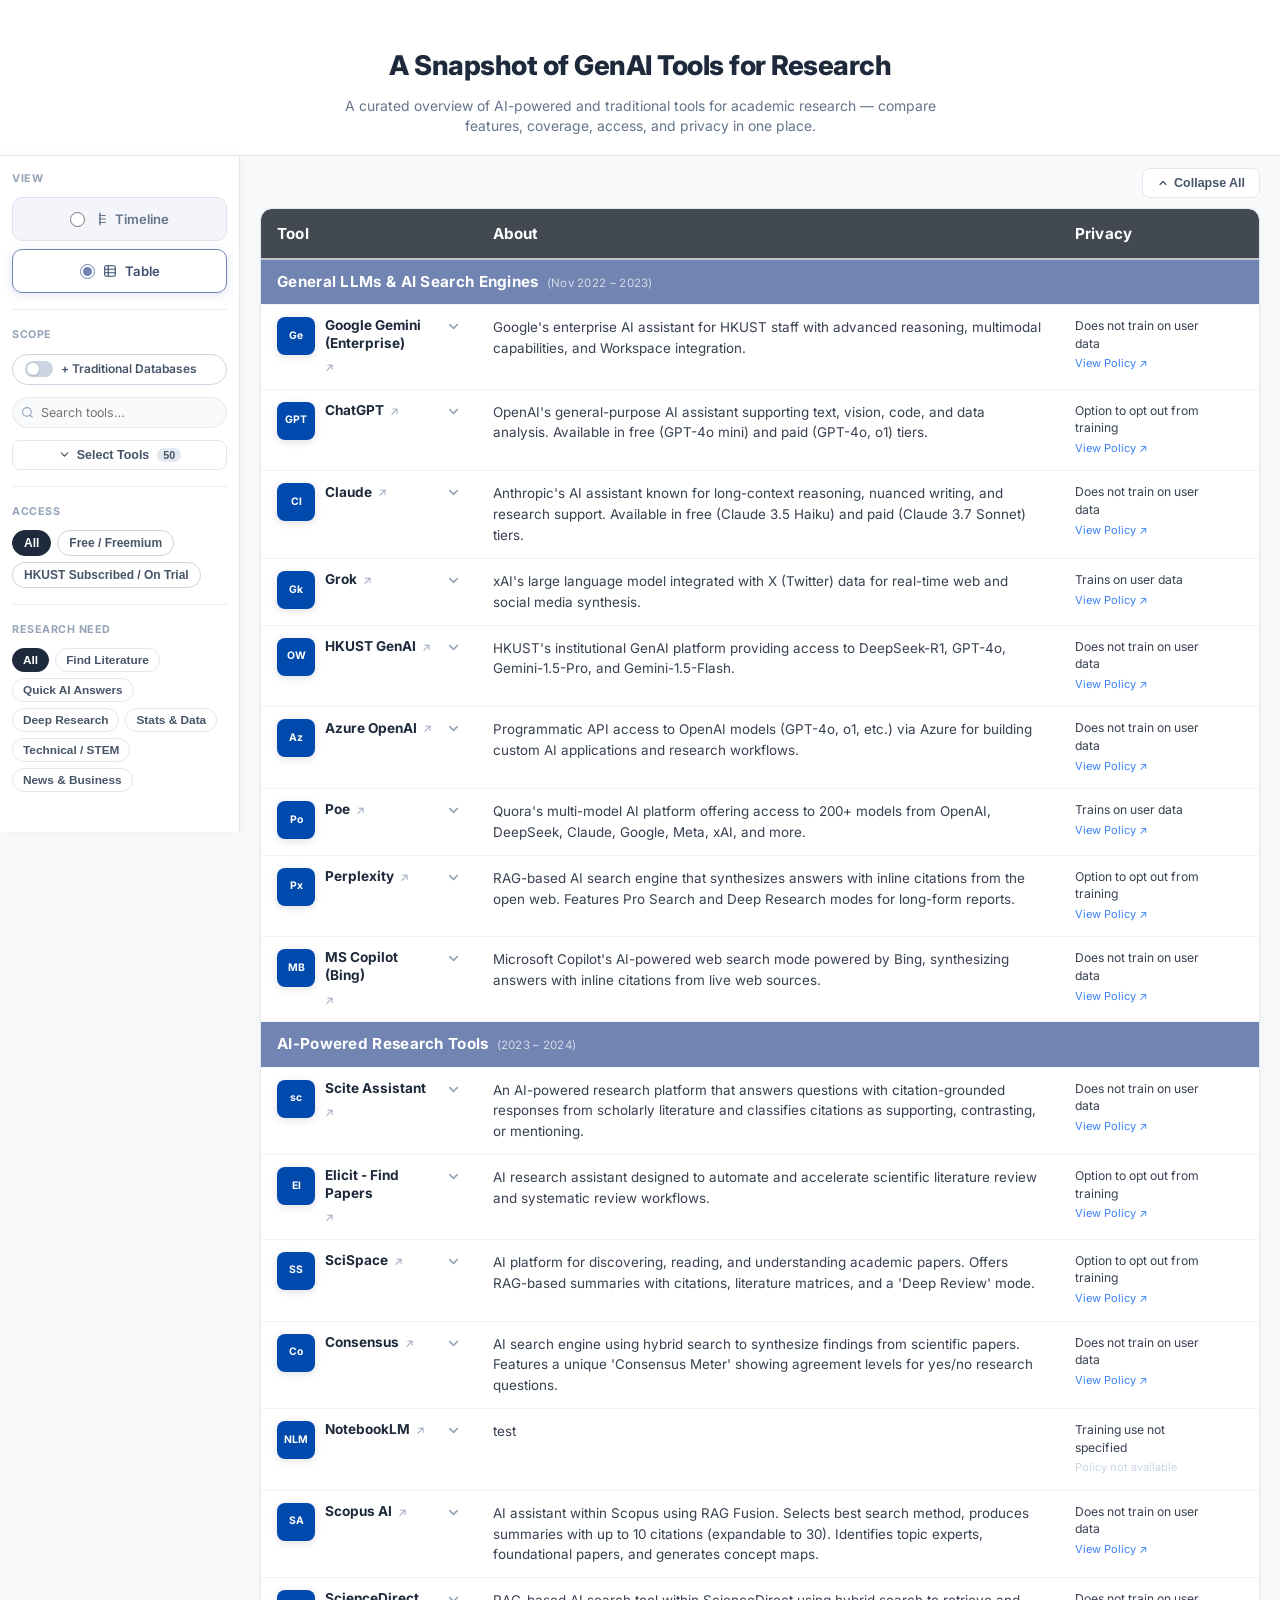
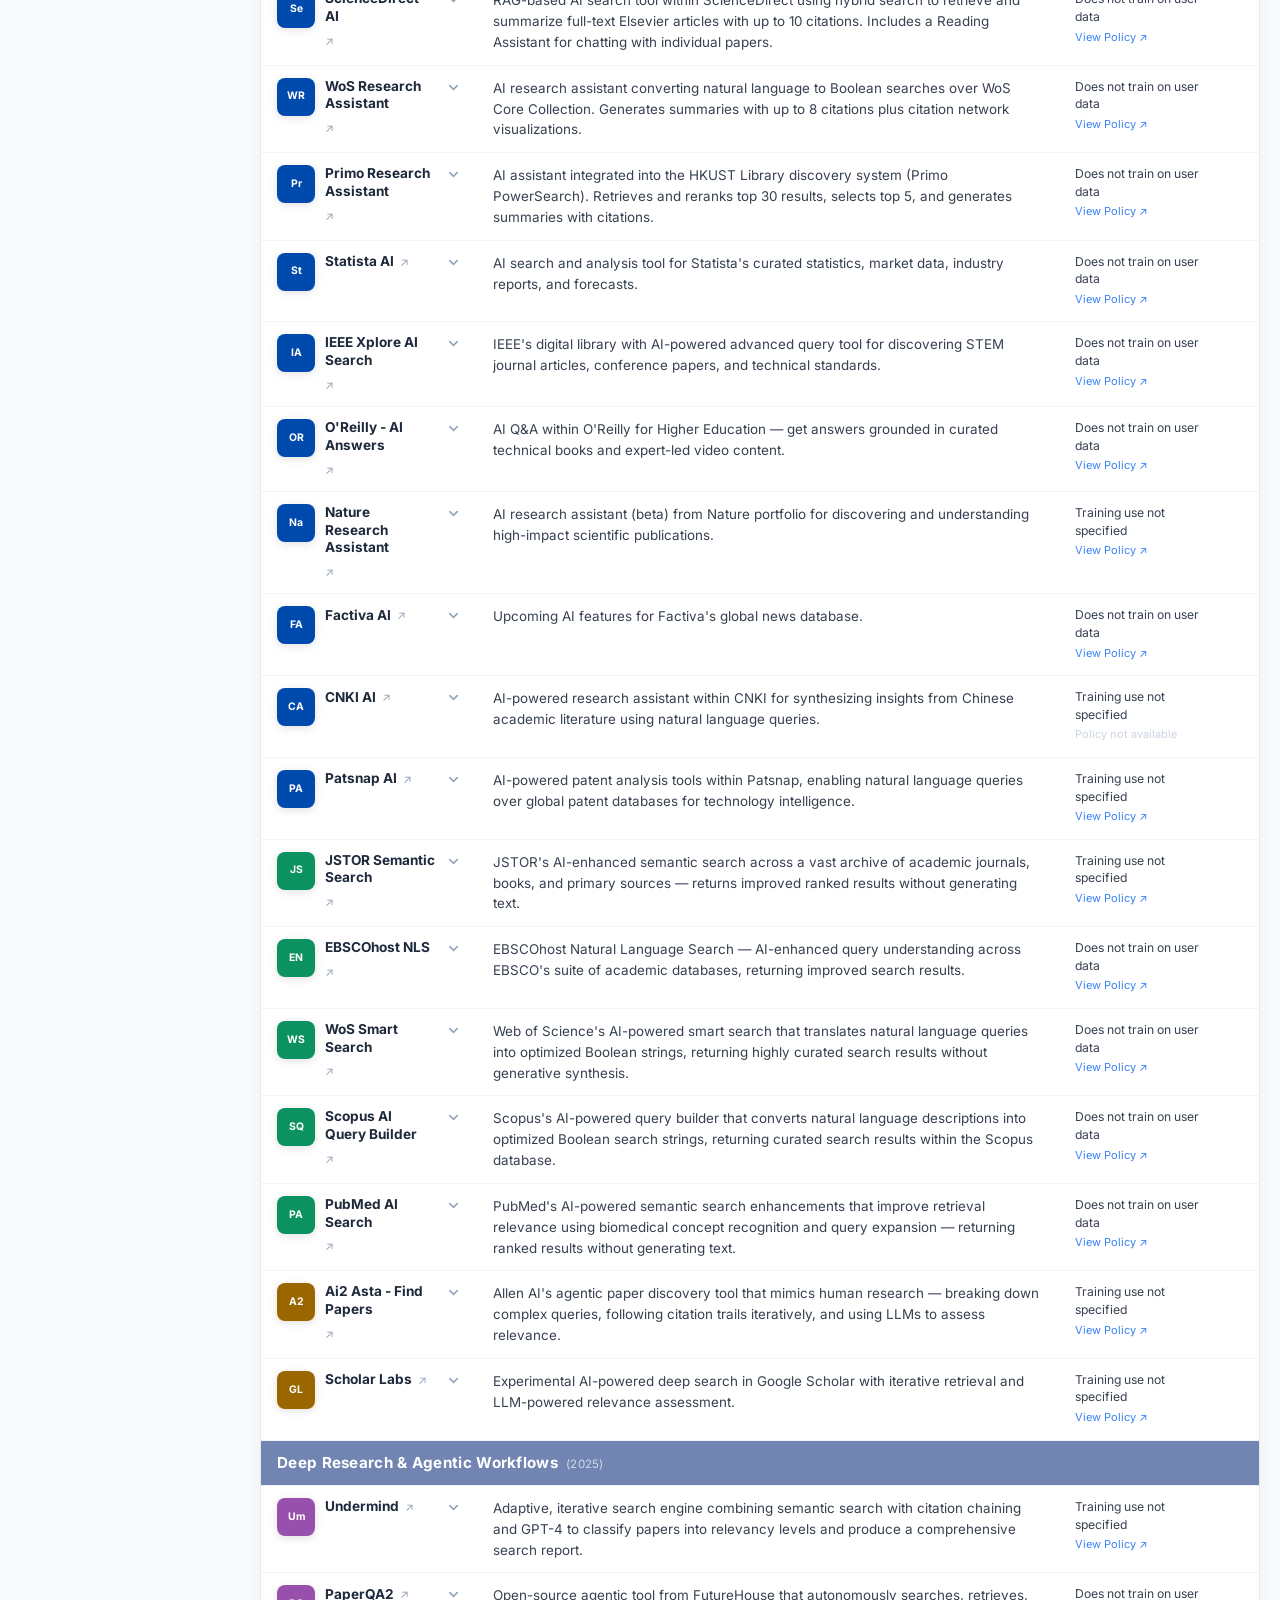
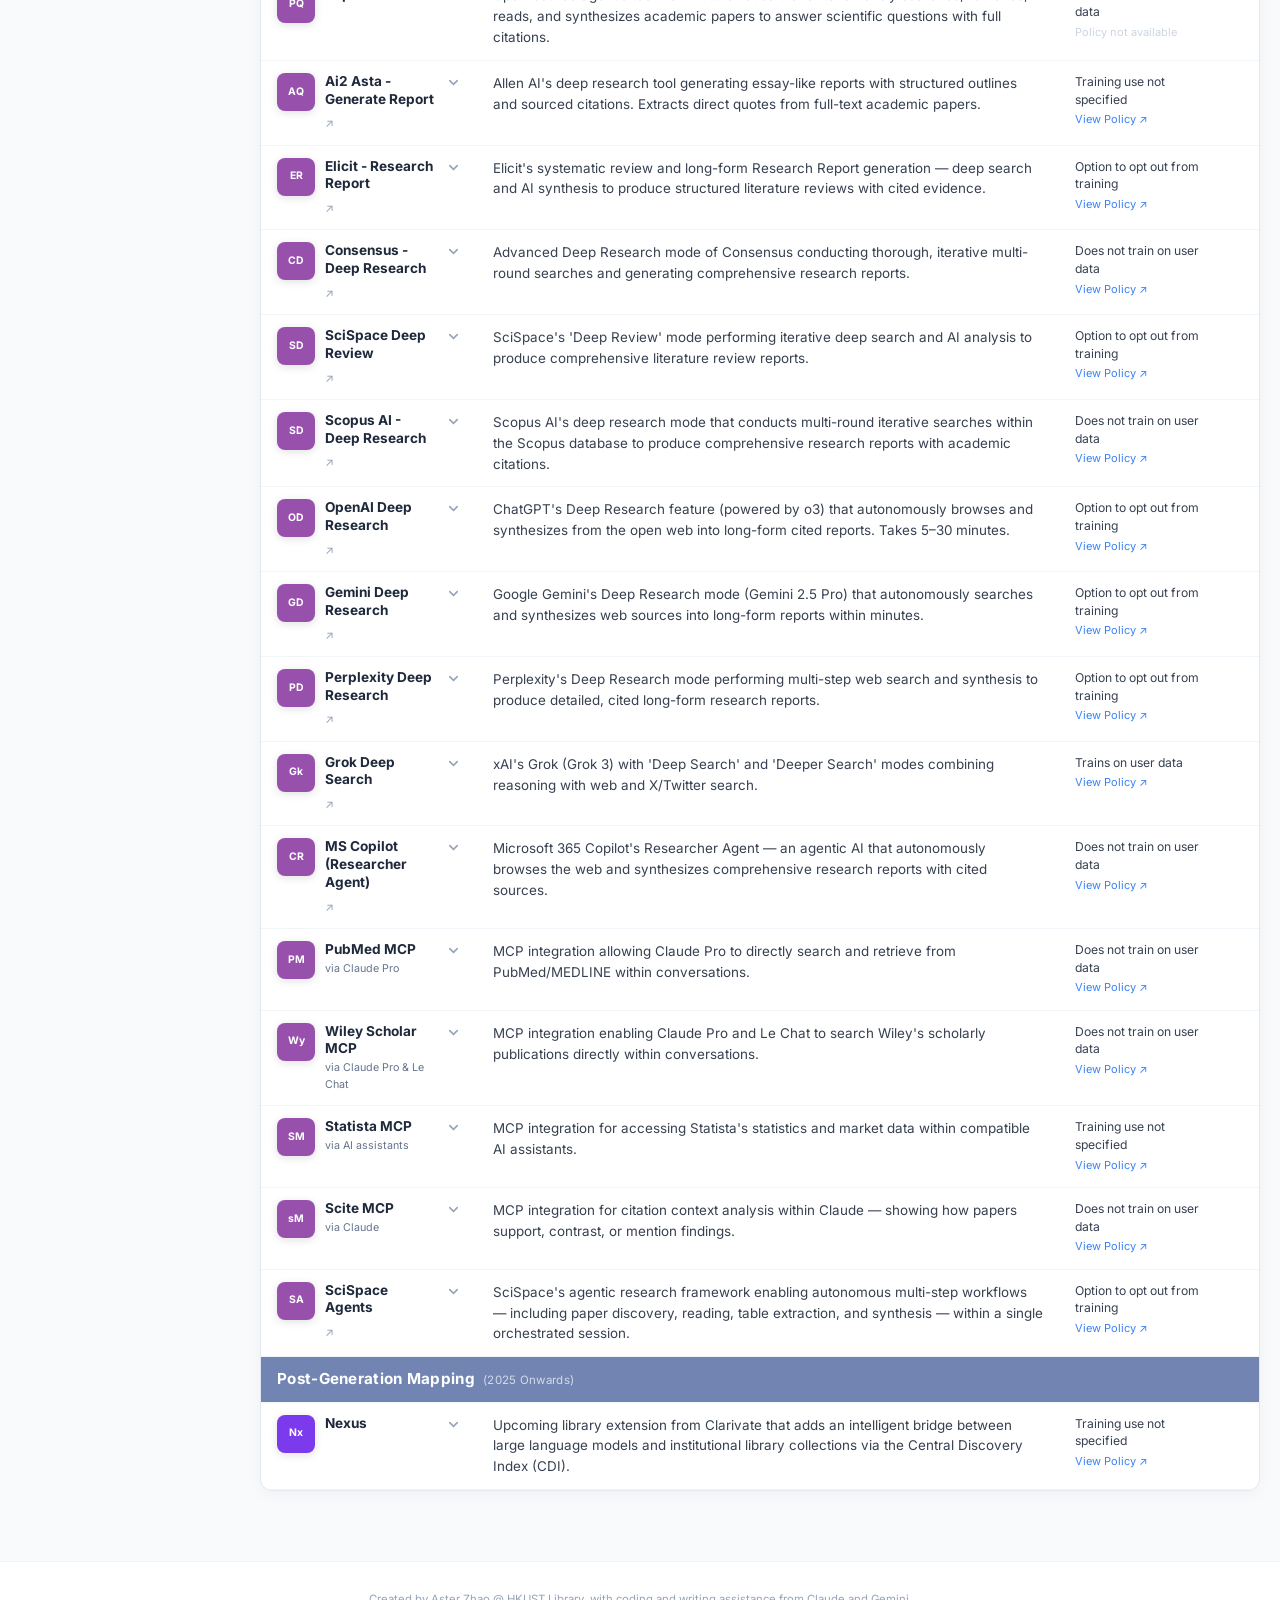
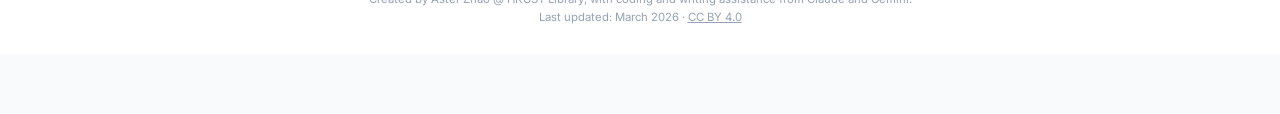
==== commit 682f6cf9: "Refactor: data.json-driven UI, AI Roles view, sidebar navigation - Add data.json with tools, stages," ====
--- a/genai-tools-2026-03-26.html
+++ b/genai-tools-2026-03-26.html
@@ -36,7 +36,7 @@
 .fbtn.active{background:#1e293b;color:#fff;border-color:#1e293b;}
 .trad-toggle-wrap{display:flex;align-items:center;gap:8px;cursor:pointer;user-select:none;padding:5px 12px;border-radius:999px;border:1.5px solid #cbd5e1;background:#fff;transition:.15s;}
 .trad-toggle-wrap:hover{border-color:#94a3b8;}
-.trad-toggle-wrap.on{border-color:#0c9260;background:#eff6ff;}
+.trad-toggle-wrap.on{border-color:#0c9260;background:#ecfdf5;}
 .trad-switch{width:28px;height:16px;border-radius:8px;background:#cbd5e1;position:relative;flex-shrink:0;transition:.2s;}
 .trad-toggle-wrap.on .trad-switch{background:#0c9260;}
 .trad-thumb{width:12px;height:12px;border-radius:50%;background:#fff;position:absolute;top:2px;left:2px;transition:.2s;box-shadow:0 1px 3px rgba(0,0,0,.2);}
@@ -49,6 +49,54 @@
 .nbtn:hover{border-color:#94a3b8;color:#1e293b;}
 .nbtn.active{color:#fff;border-color:transparent;}
 
+/* ── APP SHELL + LEFT FILTERS ── */
+.app-shell{display:flex;width:100%;align-items:flex-start;min-height:0;}
+.filters-panel{width:240px;flex-shrink:0;position:sticky;top:0;align-self:flex-start;max-height:100vh;overflow-y:auto;padding:14px 12px 24px;background:#fff;border-right:1px solid #e2e8f0;box-shadow:2px 0 14px rgba(15,23,42,.04);z-index:5;}
+.main-content{flex:1;min-width:0;min-height:0;}
+.filters-panel .sidebar-section{padding-bottom:16px;}
+.filters-panel .sidebar-section:not(:first-child){border-top:1px solid #e8edf2;padding-top:16px;margin-top:0;}
+.scope-stack{display:flex;flex-direction:column;gap:12px;}
+.sidebar-table-tools{display:none;flex-direction:column;gap:8px;width:100%;}
+.sidebar-table-tools .sidebar-select-row{display:flex;align-items:center;gap:8px;flex-wrap:wrap;}
+.filters-panel .tool-selector-content.open{display:flex;max-height:min(50vh,320px);overflow-y:auto;padding:4px 0 2px;}
+.filters-panel .select-tools-btn{width:100%;justify-content:center;}
+.filters-panel .selector-actions{margin-left:0!important;}
+.sidebar-section-title{font-size:.67rem;font-weight:700;color:#94a3b8;text-transform:uppercase;letter-spacing:.5px;margin-bottom:10px;}
+.sidebar-search-wrap{position:relative;width:100%;display:flex;align-items:center;}
+.sidebar-search-wrap svg{position:absolute;left:9px;width:13px;height:13px;color:#94a3b8;pointer-events:none;}
+.filters-panel .sidebar-search-wrap #searchInput{padding:7px 28px 7px 28px;border:1.5px solid #e2e8f0;border-radius:999px;font-size:.78rem;font-family:inherit;width:100%;outline:none;transition:.15s;color:#1e293b;background:#f8fafc;box-sizing:border-box;}
+.filters-panel .sidebar-search-wrap #searchInput:focus{border-color:#0c9260;background:#fff;box-shadow:0 0 0 3px rgba(12,146,96,.12);}
+.filters-panel .sidebar-search-wrap #clearSearch{position:absolute;right:9px;background:none;border:none;cursor:pointer;color:#94a3b8;font-size:.95rem;line-height:1;padding:0;display:none;}
+.filter-bar--stack{flex-direction:row;flex-wrap:wrap;align-items:flex-start;justify-content:flex-start;gap:6px;}
+.filter-bar--stack .fbtn{flex:0 1 auto;width:auto;}
+.need-pills--stack{flex-direction:row;flex-wrap:wrap;align-items:flex-start;justify-content:flex-start;gap:6px;}
+.need-pills--stack .nbtn{flex:0 1 auto;width:auto;text-align:left;}
+.filters-panel .trad-toggle-wrap{display:inline-flex;width:auto;max-width:100%;justify-content:flex-start;}
+.view-mode-radios{display:flex;flex-direction:column;align-items:stretch;justify-content:space-between;gap:8px;width:100%;min-height:96px;}
+.view-radio{display:flex;align-items:center;justify-content:center;gap:8px;cursor:pointer;padding:10px 8px;border-radius:10px;border:1.5px solid #e2e8f0;background:#f8fafc;transition:.15s;margin:0;flex:1;min-height:40px;min-width:0;box-sizing:border-box;}
+.view-radio:hover{border-color:#cbd5e1;background:#fff;}
+.view-radio input{width:15px;height:15px;margin:0;flex-shrink:0;}
+.view-radio .view-radio-inner{display:flex;align-items:center;justify-content:center;gap:8px;font-size:.82rem;font-weight:600;color:#475569;}
+.view-radio .view-radio-inner svg{width:14px;height:14px;flex-shrink:0;}
+.view-radio--timeline{background:#f3f5fa;}
+.view-radio--timeline:not(:has(input:checked)){border-color:#dde3ee;}
+.view-radio--timeline:not(:has(input:checked)):hover{border-color:#cbd5e1;background:#f7f9fc;}
+.view-radio--timeline input{accent-color:#5c6d8f;}
+.view-radio--timeline:not(:has(input:checked)) .view-radio-inner{color:#64748b;}
+.view-radio--timeline:has(input:checked){border-color:#5c6d8f;background:#e8ecf4;box-shadow:0 2px 10px rgba(92,109,143,.2);}
+.view-radio--timeline:has(input:checked) .view-radio-inner{color:#2d3a4d;}
+.view-radio--table{background:#f8fafc;}
+.view-radio--table:not(:has(input:checked)){border-color:#d8dfea;}
+.view-radio--table:not(:has(input:checked)):hover{border-color:#c5cedd;background:#fff;}
+.view-radio--table input{accent-color:#7184b2;}
+.view-radio--table:not(:has(input:checked)) .view-radio-inner{color:#64748b;}
+.view-radio--table:has(input:checked){border-color:#7184b2;background:#fff;box-shadow:0 2px 10px rgba(113,132,178,.22);}
+.view-radio--table:has(input:checked) .view-radio-inner{color:#3d4f6f;}
+@media (max-width:1024px){
+  .app-shell{flex-direction:column;}
+  .filters-panel{width:100%;max-height:none;border-right:none;border-bottom:1px solid #e2e8f0;position:relative;box-shadow:none;}
+}
+
 /* ── VIEWS ── */
 .view-container{display:none;}
 .view-container.active{display:block;animation:fadeIn .25s ease;}
@@ -56,12 +104,7 @@
 
 /* ── TIMELINE ── */
 .timeline-section{max-width:1350px;margin:0 auto;padding:0 20px 60px;}
-.timeline-header{display:flex;align-items:center;justify-content:flex-end;padding:16px 0 4px;}
-.tl-search-wrap{position:relative;display:flex;align-items:center;}
-.tl-search-wrap svg{position:absolute;left:9px;width:13px;height:13px;color:#94a3b8;pointer-events:none;}
-#tlSearchInput{padding:5px 26px 5px 28px;border:1.5px solid #e2e8f0;border-radius:999px;font-size:.78rem;font-family:inherit;width:200px;outline:none;transition:.15s;color:#1e293b;background:#f8fafc;}
-#tlSearchInput:focus{border-color:#0c9260;background:#fff;box-shadow:0 0 0 3px rgba(59,130,246,.08);}
-#tlClearSearch{position:absolute;right:9px;background:none;border:none;cursor:pointer;color:#94a3b8;font-size:.9rem;line-height:1;padding:0;display:none;}
+.timeline-header{display:flex;align-items:center;justify-content:flex-end;padding:16px 0 4px;min-height:28px;}
 .tl-hint{font-size:.68rem;color:#94a3b8;margin-left:8px;}
 
 .timeline{position:relative;padding-bottom:20px;}
@@ -117,14 +160,9 @@
 
 /* ── TABLE ── */
 .table-view-container{max-width:1400px;margin:0 auto;padding:0 20px 60px;}
-.table-toolbar{background:#fff;padding:12px 16px;border-radius:12px;border:1px solid #e2e8f0;box-shadow:0 2px 8px rgba(0,0,0,.02);margin:20px 0 10px;display:flex;flex-direction:column;gap:0;}
+.table-toolbar{background:transparent;padding:0;margin:12px 0 10px;display:flex;flex-direction:column;gap:0;border:none;box-shadow:none;}
 .table-toolbar-row{display:flex;align-items:center;gap:10px;flex-wrap:wrap;}
 .table-toolbar-row+.table-toolbar-row{margin-top:10px;padding-top:10px;border-top:1px solid #f1f5f9;}
-.tbl-search-wrap{position:relative;display:flex;align-items:center;flex:1;min-width:160px;max-width:280px;}
-.tbl-search-wrap svg{position:absolute;left:9px;width:13px;height:13px;color:#94a3b8;pointer-events:none;}
-#searchInput{padding:7px 28px 7px 28px;border:1.5px solid #e2e8f0;border-radius:999px;font-size:.8rem;font-family:inherit;width:100%;outline:none;transition:.15s;color:#1e293b;background:#f8fafc;}
-#searchInput:focus{border-color:#3B82F6;background:#fff;box-shadow:0 0 0 3px rgba(59,130,246,.08);}
-#clearSearch{position:absolute;right:9px;background:none;border:none;cursor:pointer;color:#94a3b8;font-size:.95rem;line-height:1;padding:0;display:none;}
 .select-tools-btn{display:flex;align-items:center;gap:6px;padding:7px 14px;border:1.5px solid #e2e8f0;border-radius:8px;background:#fff;font-size:.78rem;font-weight:600;cursor:pointer;color:#475569;transition:.15s;white-space:nowrap;}
 .select-tools-btn:hover{border-color:#94a3b8;color:#1e293b;}
 .select-tools-btn svg{width:13px;height:13px;transition:transform .2s;}
@@ -149,7 +187,7 @@
 .tools-table th:last-child{border-radius:0 10px 0 0;}
 .tools-table td{padding:12px 16px;text-align:left;border-bottom:1px solid #f1f5f9;vertical-align:top;font-size:.84rem;}
 .tools-table tr.tool-row-head:hover td{background:#f8fafc;}
-.tools-table tr.tool-row-head.expanded td{background:#eef6ff;border-bottom:none;}
+.tools-table tr.tool-row-head.expanded td{background:#f3f4f6;border-bottom:none;}
 .stage-row td{background:#7184b2!important;color:#fff;font-weight:700;font-size:.95rem;padding:10px 16px;letter-spacing:.3px;}
 .tb-tool{display:flex;align-items:flex-start;gap:10px;}
 .tb-icon{width:38px;height:38px;border-radius:8px;display:flex;align-items:center;justify-content:center;font-weight:700;font-size:.65rem;color:#fff;overflow:hidden;flex-shrink:0;box-shadow:0 2px 8px rgba(0,0,0,.12);}
@@ -162,29 +200,48 @@
 .tb-chevron{color:#94a3b8;transition:transform .2s;flex-shrink:0;display:flex;align-items:center;margin-top:2px;}
 .tool-row-head.expanded .tb-chevron{transform:rotate(180deg);}
 .tb-text{color:#374151;font-size:.82rem;line-height:1.55;min-width:120px;}
+/* Table column widths (see thead .col-*) */
+.tools-table th.col-tool{min-width:210px;}
+.tools-table th.col-about{min-width:260px;max-width:none;}
+.tools-table th.col-privacy{min-width:138px;}
+.tools-table th.col-edit{width:44px;}
+.tools-table td.col-tool{min-width:210px;max-width:230px;}
+.tool-row-head .col-tool{cursor:pointer;}
+.tools-table td.col-about{min-width:260px;max-width:none;}
+.tools-table td.col-privacy{min-width:138px;}
+.tools-table td.col-edit{width:0;padding:0;}
+.tb-name-row{display:flex;align-items:center;gap:6px;flex-wrap:wrap;}
+.tb-external-link{color:#94a3b8;text-decoration:none;font-size:.72rem;}
+.stage-row-year{font-weight:400;font-size:.72rem;opacity:.7;margin-left:8px;}
 .bullet-list{list-style:none;padding:0;margin:0;}
 .bullet-list li{font-size:.82rem;color:#374151;line-height:1.55;padding:2px 0 2px 13px;position:relative;}
 .bullet-list li::before{content:'•';position:absolute;left:0;color:#94a3b8;}
-.privacy-text{font-size:.76rem;font-weight:600;line-height:1.4;}
-.privacy-text.p-green{color:#059669;}
-.privacy-text.p-red{color:#dc2626;}
-.privacy-text.p-redgreen{color:#b45309;}
-.privacy-text.p-grey{color:#94a3b8;}
+.privacy-text{font-size:.76rem;font-weight:400;color:#374151;line-height:1.45;}
+.privacy-text.p-green,.privacy-text.p-red,.privacy-text.p-redgreen,.privacy-text.p-grey{color:#374151;}
 .policy-link{font-size:.69rem;color:#3B82F6;text-decoration:none;display:inline-block;margin-top:3px;transition:.1s;}
 .policy-link:hover{text-decoration:underline;color:#1d4ed8;}
 .policy-na{font-size:.69rem;color:#cbd5e1;}
 
 /* ── EXPANDED ROW ── */
-.tool-row-detail td{background:#f0f7ff!important;padding:0;border-bottom:1px solid #dbeafe;font-size:.84rem;}
+.tool-row-detail{display:none;}
+.tool-row-detail.open{display:table-row;}
+.tool-row-detail td{background:#f3f4f6!important;padding:0;border-bottom:1px solid #e5e7eb;font-size:.84rem;}
 .detail-panel{padding:16px 20px 20px;font-size:.84rem;}
-.detail-grid{display:grid;grid-template-columns:1fr 2fr;gap:14px;}
+.detail-grid{display:grid;grid-template-columns:1fr 1fr;gap:14px;align-items:stretch;}
+.detail-section.detail-section--full{grid-column:1 / -1;}
 .detail-section{background:#fff;border-radius:8px;padding:12px 14px;border:1px solid #e2e8f0;font-size:.84rem;}
 .detail-section h5{font-size:.68rem;font-weight:700;color:#475569;text-transform:uppercase;letter-spacing:.5px;margin-bottom:7px;display:flex;align-items:center;gap:5px;}
 .detail-section h5 svg{width:12px;height:12px;flex-shrink:0;}
 .detail-text{color:#374151;font-size:.82rem;line-height:1.55;}
-.detail-section.detail-lim{background:#fffbeb;border-color:#fde68a;}
-.detail-section.detail-lim h5{color:#92400e;}
+.detail-section.detail-section--unique{background:#f3f6fc;border-color:#d4dbe8;}
+.detail-section.detail-section--unique h5{color:#7184b2;}
+.detail-section.detail-section--limitations{background:#fdf4f4;border-color:#edd8d8;}
+.detail-section.detail-section--limitations h5{color:#991b1b;}
+.pop-section.pop-section--unique{background:#f3f6fc;border-radius:8px;padding:10px 12px;}
+.pop-section.pop-section--limitations{background:#fdf4f4;border-radius:8px;padding:10px 12px;}
 .detail-footer{display:flex;align-items:center;gap:14px;margin-top:12px;flex-wrap:wrap;}
+.detail-url-missing{font-size:.74rem;color:#94a3b8;}
+.popover-card p.detail-url-missing{margin-top:8px;}
 .visit-btn{display:inline-flex;align-items:center;gap:5px;padding:7px 14px;background:#1e293b;color:#fff;text-decoration:none;border-radius:7px;font-size:.76rem;font-weight:600;transition:.15s;}
 .visit-btn:hover{background:#334155;}
 .detail-screenshots{display:flex;gap:10px;overflow-x:auto;padding-bottom:4px;}
@@ -215,7 +272,7 @@
   .pop-title-wrap h3{font-size:.86rem!important;}
   .pop-tags .tag{font-size:.58rem!important;}
   .ctrl-divider{display:none;}
-  #searchInput{width:100%;}
+  .filters-panel .sidebar-search-wrap #searchInput{width:100%;}
 }
 @media(max-width:640px){
   .timeline::before{left:14px;width:2px;}
@@ -233,7 +290,6 @@
   .stage-desc{font-size:.69rem;}
   .arrow-future{margin-left:40px;}
   .header h1{font-size:1.3rem;}
-  #tlSearchInput{width:150px;}
 }
 
 /* ── POPOVER ── */
@@ -254,8 +310,15 @@
 .pop-close{width:28px;height:28px;border-radius:50%;border:none;background:#f1f5f9;cursor:pointer;font-size:1rem;display:flex;align-items:center;justify-content:center;transition:.15s;flex-shrink:0;}
 .pop-close:hover{background:#e2e8f0;}
 .pop-content{display:flex;flex:1;overflow:hidden;min-height:0;}
-.pop-left{width:210px;flex-shrink:0;padding:14px;overflow-y:auto;border-right:1px solid #f1f5f9;background:#f8fafc;display:flex;flex-direction:column;gap:8px;}
-.no-screenshots .pop-left{display:none;}
+.pop-left{display:none;}
+.pop-screenshots-row{display:flex;gap:10px;overflow-x:auto;padding-bottom:4px;flex-wrap:nowrap;}
+.pop-screenshots-row .pop-ss-thumb{width:160px;min-width:140px;aspect-ratio:16/10;border-radius:8px;overflow:hidden;cursor:pointer;flex-shrink:0;background:#e2e8f0;border:2px solid transparent;transition:.15s;position:relative;}
+.pop-screenshots-row .pop-ss-thumb:hover{border-color:#3B82F6;}
+.pop-screenshots-row .pop-ss-thumb img{width:100%;height:100%;object-fit:cover;}
+.pop-screenshots-row .pop-ss-thumb .zoom-hint{position:absolute;inset:0;background:rgba(0,0,0,.35);display:flex;align-items:center;justify-content:center;opacity:0;transition:.15s;color:#fff;font-size:.6rem;font-weight:600;}
+.pop-screenshots-row .pop-ss-thumb:hover .zoom-hint{opacity:1;}
+#popScreenshotsSection{display:none;}
+#popScreenshotsSection.is-visible{display:block;}
 .pop-left-label{font-size:.62rem;font-weight:700;color:#94a3b8;text-transform:uppercase;letter-spacing:.5px;}
 .pop-ss-thumb{width:100%;aspect-ratio:16/10;border-radius:8px;overflow:hidden;cursor:pointer;flex-shrink:0;background:#e2e8f0;border:2px solid transparent;transition:.15s;position:relative;}
 .pop-ss-thumb:hover{border-color:#3B82F6;}
@@ -263,19 +326,24 @@
 .pop-ss-thumb .zoom-hint{position:absolute;inset:0;background:rgba(0,0,0,.35);display:flex;align-items:center;justify-content:center;opacity:0;transition:.15s;color:#fff;font-size:.6rem;font-weight:600;}
 .pop-ss-thumb:hover .zoom-hint{opacity:1;}
 .pop-right{flex:1;overflow-y:auto;padding:14px 16px 18px;}
-.pop-section{margin-bottom:13px;}
+.pop-right > *:not(:first-child){border-top:1px solid #e8edf2;padding-top:12px;margin-top:10px;}
+.pop-section{margin-bottom:0;}
 .pop-section h4{font-size:.65rem;font-weight:700;color:#94a3b8;text-transform:uppercase;letter-spacing:.5px;margin-bottom:5px;}
+.pop-section.pop-section--unique h4{color:#7184b2;}
+.pop-section.pop-section--limitations h4{color:#991b1b;}
 .pop-section p{font-size:.81rem;color:#374151;line-height:1.55;}
 .unique-box{background:#f1f5f9;border-left:3px solid #cbd5e1;padding:8px 12px;border-radius:0 6px 6px 0;}
+.detail-section .unique-box{margin-top:4px;}
 .limit-box{background:#fffbeb;border-left:3px solid #f59e0b;padding:8px 12px;border-radius:0 6px 6px 0;}
+.pop-section .unique-box,.pop-section .limit-box{background:transparent;border-left:none;padding:0;border-radius:0;}
 .popover-card.mobile-sheet{left:0!important;right:0!important;width:100%!important;max-width:100%!important;max-height:85vh;border-radius:16px 16px 0 0;animation:sheetUp .25s ease!important;}
 @keyframes sheetUp{from{transform:translateY(100%)}to{transform:none}}
 .mobile-sheet .pop-content{flex-direction:column;}
-.mobile-sheet .pop-left{width:100%;flex-direction:row;overflow-x:auto;overflow-y:hidden;border-right:none;border-bottom:1px solid #f1f5f9;padding:12px;}
-.mobile-sheet .pop-ss-thumb{width:140px;min-width:140px;height:90px;}
+.mobile-sheet .pop-screenshots-row{display:flex;flex-direction:row;overflow-x:auto;padding-bottom:8px;}
+.mobile-sheet .pop-screenshots-row .pop-ss-thumb{width:140px;min-width:140px;height:90px;aspect-ratio:auto;}
 
 /* ── LIGHTBOX ── */
-.lightbox-overlay{position:absolute;z-index:2000;display:none;align-items:center;justify-content:center;flex-direction:column;background:rgba(0,0,0,.92);}
+.lightbox-overlay{position:fixed;inset:0;z-index:2000;display:none;align-items:center;justify-content:center;flex-direction:column;background:rgba(0,0,0,.92);}
 .lightbox-overlay.active{display:flex;animation:lbIn .2s ease;}
 @keyframes lbIn{from{opacity:0}to{opacity:1}}
 .lb-close{position:absolute;top:16px;right:16px;width:40px;height:40px;border-radius:50%;border:none;background:rgba(255,255,255,.12);color:#fff;font-size:1.4rem;cursor:pointer;display:flex;align-items:center;justify-content:center;transition:.15s;z-index:2;}
@@ -398,47 +466,75 @@
   <p class="sub">A curated overview of AI-powered and traditional tools for academic research — compare features, coverage, access, and privacy in one place.</p>
 </div>
 
-<!-- ── CONTROLS ── -->
-<div class="controls-wrapper">
-  <div class="ctrl-row">
-    <div class="view-toggle-inner">
-      <button class="vbtn active" data-view="timeline" onclick="setView('timeline')">
-        <svg viewBox="0 0 24 24" fill="none" stroke="currentColor" stroke-width="2" stroke-linecap="round"><line x1="12" y1="2" x2="12" y2="22"></line><circle cx="12" cy="6" r="2" fill="currentColor" stroke="none"></circle><circle cx="12" cy="12" r="2" fill="currentColor" stroke="none"></circle><circle cx="12" cy="18" r="2" fill="currentColor" stroke="none"></circle><line x1="15" y1="6" x2="21" y2="6"></line><line x1="15" y1="12" x2="21" y2="12"></line><line x1="15" y1="18" x2="21" y2="18"></line></svg>
-        Timeline
-      </button>
-      <button class="vbtn" data-view="table" onclick="setView('table')">
-        <svg viewBox="0 0 24 24" fill="none" stroke="currentColor" stroke-width="2" stroke-linecap="round"><rect x="3" y="3" width="18" height="18" rx="2"></rect><line x1="3" y1="9" x2="21" y2="9"></line><line x1="3" y1="15" x2="21" y2="15"></line><line x1="9" y1="3" x2="9" y2="21"></line></svg>
-        Table
-      </button>
-    </div>
-    <div class="ctrl-divider"></div>
-    <span class="ctrl-section-label">Access</span>
-    <div class="filter-bar">
+<div class="app-shell">
+<aside class="filters-panel" aria-label="Filters">
+  <div class="sidebar-section">
+    <div class="sidebar-section-title">View</div>
+    <div class="view-mode-radios" role="radiogroup" aria-label="Timeline or table view">
+      <label class="view-radio view-radio--timeline">
+        <input type="radio" name="appView" value="timeline" onchange="if(this.checked)setView('timeline')">
+        <span class="view-radio-inner">
+          <svg viewBox="0 0 24 24" fill="none" stroke="currentColor" stroke-width="2" stroke-linecap="round"><line x1="12" y1="2" x2="12" y2="22"></line><circle cx="12" cy="6" r="2" fill="currentColor" stroke="none"></circle><circle cx="12" cy="12" r="2" fill="currentColor" stroke="none"></circle><circle cx="12" cy="18" r="2" fill="currentColor" stroke="none"></circle><line x1="15" y1="6" x2="21" y2="6"></line><line x1="15" y1="12" x2="21" y2="12"></line><line x1="15" y1="18" x2="21" y2="18"></line></svg>
+          Timeline
+        </span>
+      </label>
+      <label class="view-radio view-radio--table">
+        <input type="radio" name="appView" value="table" checked onchange="if(this.checked)setView('table')">
+        <span class="view-radio-inner">
+          <svg viewBox="0 0 24 24" fill="none" stroke="currentColor" stroke-width="2" stroke-linecap="round"><rect x="3" y="3" width="18" height="18" rx="2"></rect><line x1="3" y1="9" x2="21" y2="9"></line><line x1="3" y1="15" x2="21" y2="15"></line><line x1="9" y1="3" x2="9" y2="21"></line></svg>
+          Table
+        </span>
+      </label>
+    </div>
+  </div>
+  <div class="sidebar-section">
+    <div class="sidebar-section-title">SCOPE</div>
+    <div class="scope-stack">
+      <div class="trad-toggle-wrap" id="tradToggleWrap" onclick="toggleTraditional()">
+        <span class="trad-switch"><span class="trad-thumb"></span></span>
+        <span class="trad-label">+ Traditional Databases</span>
+      </div>
+      <div class="sidebar-search-wrap">
+        <svg viewBox="0 0 24 24" fill="none" stroke="currentColor" stroke-width="2" stroke-linecap="round"><circle cx="11" cy="11" r="8"></circle><line x1="21" y1="21" x2="16.65" y2="16.65"></line></svg>
+        <input type="text" id="searchInput" placeholder="Search tools…" autocomplete="off" oninput="onSearch(this.value)">
+        <button type="button" id="clearSearch" onclick="clearSearch()" style="display: none;" aria-label="Clear search">×</button>
+      </div>
+      <div class="sidebar-table-tools" id="sidebarTableTools">
+        <div class="sidebar-select-row">
+          <button class="select-tools-btn" id="selectToolsBtn" onclick="toggleToolSelector()">
+            <svg viewBox="0 0 24 24" fill="none" stroke="currentColor" stroke-width="2" stroke-linecap="round"><polyline points="6 9 12 15 18 9"></polyline></svg>
+            Select Tools
+            <span class="select-tools-count" id="selectToolsCount">50</span>
+          </button>
+          <div class="selector-actions" id="selectorActions" style="display:none">
+            <button class="fbtn" onclick="selectAllTools(true)" style="padding:3px 9px;font-size:.68rem;">All</button>
+            <button class="fbtn" onclick="selectAllTools(false)" style="padding:3px 9px;font-size:.68rem;">None</button>
+          </div>
+        </div>
+        <div class="tool-selector-content" id="toolSelector"></div>
+      </div>
+    </div>
+  </div>
+  <div class="sidebar-section">
+    <div class="sidebar-section-title">Access</div>
+    <div class="filter-bar filter-bar--stack">
       <button class="fbtn active" data-f="all" onclick="setFilter('all')">All</button>
       <button class="fbtn" data-f="free" onclick="setFilter('free')">Free / Freemium</button>
       <button class="fbtn" data-f="hkust" onclick="setFilter('hkust')">HKUST Subscribed / On Trial</button>
     </div>
-    <div class="ctrl-divider"></div>
-    <div class="trad-toggle-wrap" id="tradToggleWrap" onclick="toggleTraditional()">
-      <span class="trad-switch"><span class="trad-thumb"></span></span>
-      <span class="trad-label">+ Traditional Databases</span>
-    </div>
   </div>
-  <div class="ctrl-row">
-    <span class="ctrl-section-label">Research Need</span>
-    <div class="need-pills" id="needPillsContainer"><button class="nbtn active" data-n="all" style="background: rgb(30, 41, 59); color: rgb(255, 255, 255); border-color: rgb(30, 41, 59);">All</button><button class="nbtn" data-n="find-lit">Find Literature</button><button class="nbtn" data-n="ai-synthesis">Quick AI Answers</button><button class="nbtn" data-n="deep-research">Deep Research</button><button class="nbtn" data-n="stats-data">Stats &amp; Data</button><button class="nbtn" data-n="technical">Technical / STEM</button><button class="nbtn" data-n="news-biz">News &amp; Business</button></div>
+  <div class="sidebar-section">
+    <div class="sidebar-section-title">Research need</div>
+    <div class="need-pills need-pills--stack" id="needPillsContainer"><button class="nbtn active" data-n="all" style="background: rgb(30, 41, 59); color: rgb(255, 255, 255); border-color: rgb(30, 41, 59);">All</button><button class="nbtn" data-n="find-lit">Find Literature</button><button class="nbtn" data-n="ai-synthesis">Quick AI Answers</button><button class="nbtn" data-n="deep-research">Deep Research</button><button class="nbtn" data-n="stats-data">Stats &amp; Data</button><button class="nbtn" data-n="technical">Technical / STEM</button><button class="nbtn" data-n="news-biz">News &amp; Business</button></div>
   </div>
-</div>
+</aside>
+
+<div class="main-content">
 
 <!-- TIMELINE VIEW -->
 <div class="view-container active" id="timelineView" style="display: block;">
   <div class="timeline-section">
     <div class="timeline-header">
-      <div class="tl-search-wrap">
-        <svg viewBox="0 0 24 24" fill="none" stroke="currentColor" stroke-width="2" stroke-linecap="round"><circle cx="11" cy="11" r="8"></circle><line x1="21" y1="21" x2="16.65" y2="16.65"></line></svg>
-        <input type="text" id="tlSearchInput" placeholder="Search tools…" oninput="onSearch(this.value)">
-        <button id="tlClearSearch" onclick="clearSearch()" style="display: block;">×</button>
-      </div>
       <span class="tl-hint" id="tlHint"></span>
     </div>
     <div class="timeline" id="timeline"><div class="stage stage-hidden" id="tlstage0"><div class="stage-left"><div class="stage-year">Before Nov 2022 (Pre-ChatGPT Era)</div><div class="stage-title">Scholarly &amp; Open Databases</div><p class="stage-desc">Traditional academic databases and open scholarly platforms provide the foundational infrastructure for literature discovery — through keyword search, Boolean operators, and open APIs.</p></div><div class="stage-node-col"><div class="node" style="background:#64748B"></div></div><div class="stage-content-col" id="sb0"><div class="sub-group sg-hidden" id="sb0g0wrap" style="background: rgba(12, 146, 96, 0.07);"><div class="sg-label"><span class="sdot" style="background:#0c9260"></span>Scholarly Databases</div><div class="sg-format">Keyword / Boolean search → list of articles, books, conference papers</div><div class="tools-row" id="sb0g0"><div class="tool-card hidden" data-tid="google-scholar" title="Google Scholar"><div class="tool-icon"><img src="https://upload.wikimedia.org/wikipedia/commons/a/a9/Google_Scholar_logo_2015.PNG" alt="GS" onerror="this.parentElement.innerHTML='&lt;div class=\'abbr-text\' style=\'background:#0c9260;color:#fff;width:100%;height:100%;display:flex;align-items:center;justify-content:center;\'&gt;GS&lt;/div&gt;'"></div><div class="tname">Google Scholar</div></div><div class="tool-card hidden" data-tid="scopus" title="Scopus"><div class="tool-icon"><img src="https://upload.wikimedia.org/wikipedia/commons/thumb/2/26/Scopus_logo.svg/330px-Scopus_logo.svg.png" alt="Sc" onerror="this.parentElement.innerHTML='&lt;div class=\'abbr-text\' style=\'background:#0c9260;color:#fff;width:100%;height:100%;display:flex;align-items:center;justify-content:center;\'&gt;Sc&lt;/div&gt;'"></div><div class="tname">Scopus</div></div><div class="tool-card hidden" data-tid="wos-smart" title="Web of Science"><div class="tool-icon"><img src="https://upload.wikimedia.org/wikipedia/commons/thumb/c/c9/Web_of_Science_Logo_12.2023.svg/330px-Web_of_Science_Logo_12.2023.svg.png" alt="WoS" onerror="this.parentElement.innerHTML='&lt;div class=\'abbr-text\' style=\'background:#0c9260;color:#fff;width:100%;height:100%;display:flex;align-items:center;justify-content:center;\'&gt;WoS&lt;/div&gt;'"></div><div class="tname">Web of Science</div></div><div class="tool-card hidden" data-tid="ebsco" title="EBSCOhost"><div class="tool-icon"><img src="https://d329ms1y997xa5.cloudfront.net/accounts/213351/images/EBSCOhost_logo_0.png" alt="EB" onerror="this.parentElement.innerHTML='&lt;div class=\'abbr-text\' style=\'background:#0c9260;color:#fff;width:100%;height:100%;display:flex;align-items:center;justify-content:center;\'&gt;EB&lt;/div&gt;'"></div><div class="tname">EBSCOhost</div></div><div class="tool-card hidden" data-tid="ieee" title="IEEE Xplore"><div class="tool-icon"><img src="https://upload.wikimedia.org/wikipedia/commons/2/21/IEEE_logo.svg" alt="IE" onerror="this.parentElement.innerHTML='&lt;div class=\'abbr-text\' style=\'background:#0c9260;color:#fff;width:100%;height:100%;display:flex;align-items:center;justify-content:center;\'&gt;IE&lt;/div&gt;'"></div><div class="tname">IEEE Xplore</div></div><div class="tool-card hidden" data-tid="jstor" title="JSTOR"><div class="tool-icon"><img src="https://upload.wikimedia.org/wikipedia/en/thumb/5/56/JSTOR_vector_logo.svg/960px-JSTOR_vector_logo.svg.png" alt="JS" onerror="this.parentElement.innerHTML='&lt;div class=\'abbr-text\' style=\'background:#0c9260;color:#fff;width:100%;height:100%;display:flex;align-items:center;justify-content:center;\'&gt;JS&lt;/div&gt;'"></div><div class="tname">JSTOR</div></div><div class="tool-card hidden" data-tid="factiva" title="Factiva"><div class="tool-icon"><img src="https://upload.wikimedia.org/wikipedia/commons/thumb/8/8b/FactivaLogo_2011.PNG/330px-FactivaLogo_2011.PNG" alt="FT" onerror="this.parentElement.innerHTML='&lt;div class=\'abbr-text\' style=\'background:#0c9260;color:#fff;width:100%;height:100%;display:flex;align-items:center;justify-content:center;\'&gt;FT&lt;/div&gt;'"></div><div class="tname">Factiva</div></div><div class="tool-card hidden" data-tid="cnki" title="CNKI"><div class="tool-icon"><img src="https://planningdesign-ataunipress.org/Content/images/cnki_logo.png" alt="CN" onerror="this.parentElement.innerHTML='&lt;div class=\'abbr-text\' style=\'background:#0c9260;color:#fff;width:100%;height:100%;display:flex;align-items:center;justify-content:center;\'&gt;CN&lt;/div&gt;'"></div><div class="tname">CNKI</div></div><div class="tool-card hidden" data-tid="patsnap" title="Patsnap"><div class="tool-icon"><img src="https://d329ms1y997xa5.cloudfront.net/accounts/213351/images/Patsnap_logo.png" alt="PS" onerror="this.parentElement.innerHTML='&lt;div class=\'abbr-text\' style=\'background:#0c9260;color:#fff;width:100%;height:100%;display:flex;align-items:center;justify-content:center;\'&gt;PS&lt;/div&gt;'"></div><div class="tname">Patsnap</div></div><div class="tool-card hidden" data-tid="pubmed" title="PubMed"><div class="tool-icon"><img src="https://upload.wikimedia.org/wikipedia/commons/thumb/f/fb/US-NLM-PubMed-Logo.svg/1280px-US-NLM-PubMed-Logo.svg.png" alt="PM" onerror="this.parentElement.innerHTML='&lt;div class=\'abbr-text\' style=\'background:#0c9260;color:#fff;width:100%;height:100%;display:flex;align-items:center;justify-content:center;\'&gt;PM&lt;/div&gt;'"></div><div class="tname">PubMed</div></div></div></div><div class="sub-group sg-hidden" id="sb0g1wrap" style="background: rgba(12, 146, 96, 0.07);"><div class="sg-label"><span class="sdot" style="background:#0c9260"></span>Open Databases</div><div class="sg-format">Keyword / API search → metadata, abstracts, citation graphs</div><div class="tools-row" id="sb0g1"><div class="tool-card hidden" data-tid="semantic-scholar" title="Semantic Scholar"><div class="tool-icon"><img src="https://upload.wikimedia.org/wikipedia/commons/f/fd/Semantic_scholar_logo.png" alt="S2" onerror="this.parentElement.innerHTML='&lt;div class=\'abbr-text\' style=\'background:#0c9260;color:#fff;width:100%;height:100%;display:flex;align-items:center;justify-content:center;\'&gt;S2&lt;/div&gt;'"></div><div class="tname">Semantic Scholar</div></div><div class="tool-card hidden" data-tid="openalex" title="OpenAlex"><div class="tool-icon"><img src="https://d329ms1y997xa5.cloudfront.net/accounts/213351/images/OpenAlex_logo.png" alt="OA" onerror="this.parentElement.innerHTML='&lt;div class=\'abbr-text\' style=\'background:#0c9260;color:#fff;width:100%;height:100%;display:flex;align-items:center;justify-content:center;\'&gt;OA&lt;/div&gt;'"></div><div class="tname">OpenAlex</div></div><div class="tool-card hidden" data-tid="lens-org" title="Lens.org"><div class="tool-icon"><img src="https://about.lens.org/wp-content/uploads/2024/11/IOI-Device.png" alt="Ln" onerror="this.parentElement.innerHTML='&lt;div class=\'abbr-text\' style=\'background:#0c9260;color:#fff;width:100%;height:100%;display:flex;align-items:center;justify-content:center;\'&gt;Ln&lt;/div&gt;'"></div><div class="tname">Lens.org</div></div></div></div></div><div class="stage-right-col"><div class="stage-output-label" style="border-left: 3px solid rgb(12, 146, 96); background: rgba(12, 146, 96, 0.04);"><div class="sol-title" style="color:#0c9260">Quick Search</div><div class="sol-desc">Single-shot (no iteration)</div><div class="sol-desc">Only search results (no generation)</div></div></div></div><div class="stage" id="tlstage1"><div class="stage-left"><div class="stage-year">Nov 2022 – 2023</div><div class="stage-title">General LLMs &amp; AI Search Engines</div><p class="stage-desc">General-purpose large language models become available for research support, offered directly or through institutional aggregator platforms. AI-powered search engines emerge that synthesize answers from live web sources with inline citations.</p></div><div class="stage-node-col"><div class="node" style="background:#64748B"></div></div><div class="stage-content-col" id="sb1"><div class="sub-group" id="sb1g0wrap" style="background: rgba(0, 74, 173, 0.07);"><div class="sg-label"><span class="sdot" style="background:#004aad"></span>General LLMs</div><div class="sg-format">Natural language prompt → AI-generated response</div><div class="tools-row" id="sb1g0"><div class="tool-card" data-tid="gemini" title="Google Gemini (Enterprise)"><div class="tool-icon"><img src="https://upload.wikimedia.org/wikipedia/commons/8/8a/Google_Gemini_logo.svg" alt="Ge" onerror="this.parentElement.innerHTML='&lt;div class=\'abbr-text\' style=\'background:#004aad;color:#fff;width:100%;height:100%;display:flex;align-items:center;justify-content:center;\'&gt;Ge&lt;/div&gt;'"></div><div class="tname">Google Gemini (Enterprise)</div><div class="tbadge badge-trial">Trial</div></div><div class="tool-card" data-tid="chatgpt" title="ChatGPT"><div class="tool-icon"><img src="https://upload.wikimedia.org/wikipedia/commons/thumb/1/13/ChatGPT-Logo.png/330px-ChatGPT-Logo.png" alt="GPT" onerror="this.parentElement.innerHTML='&lt;div class=\'abbr-text\' style=\'background:#004aad;color:#fff;width:100%;height:100%;display:flex;align-items:center;justify-content:center;\'&gt;GPT&lt;/div&gt;'"></div><div class="tname">ChatGPT</div></div><div class="tool-card" data-tid="claude" title="Claude"><div class="tool-icon"><img src="https://upload.wikimedia.org/wikipedia/commons/thumb/b/b0/Claude_AI_symbol.svg/250px-Claude_AI_symbol.svg.png" alt="Cl" onerror="this.parentElement.innerHTML='&lt;div class=\'abbr-text\' style=\'background:#004aad;color:#fff;width:100%;height:100%;display:flex;align-items:center;justify-content:center;\'&gt;Cl&lt;/div&gt;'"></div><div class="tname">Claude</div></div><div class="tool-card" data-tid="grok" title="Grok"><div class="tool-icon"><img src="https://www.nan.xyz/wp-content/uploads/grok-seeklogo-.svg" alt="Gk" onerror="this.parentElement.innerHTML='&lt;div class=\'abbr-text\' style=\'background:#004aad;color:#fff;width:100%;height:100%;display:flex;align-items:center;justify-content:center;\'&gt;Gk&lt;/div&gt;'"></div><div class="tname">Grok</div></div></div></div><div class="sub-group" id="sb1g1wrap" style="background: rgba(0, 74, 173, 0.07);"><div class="sg-label"><span class="sdot" style="background:#004aad"></span>LLM Aggregators</div><div class="sg-format">Natural language prompt → AI response via aggregated model access</div><div class="tools-row" id="sb1g1"><div class="tool-card" data-tid="openwebui" title="HKUST GenAI"><div class="tool-icon"><img src="https://openwebui.hkust.edu.hk/static/favicon.png" alt="OW" onerror="this.parentElement.innerHTML='&lt;div class=\'abbr-text\' style=\'background:#004aad;color:#fff;width:100%;height:100%;display:flex;align-items:center;justify-content:center;\'&gt;OW&lt;/div&gt;'"></div><div class="tname">HKUST GenAI</div></div><div class="tool-card" data-tid="azure-openai" title="Azure OpenAI"><div class="tool-icon"><img src="https://d329ms1y997xa5.cloudfront.net/accounts/213351/images/Azure_OpenAI_logo.png" alt="Az" onerror="this.parentElement.innerHTML='&lt;div class=\'abbr-text\' style=\'background:#004aad;color:#fff;width:100%;height:100%;display:flex;align-items:center;justify-content:center;\'&gt;Az&lt;/div&gt;'"></div><div class="tname">Azure OpenAI</div></div><div class="tool-card" data-tid="poe" title="Poe"><div class="tool-icon"><img src="https://d329ms1y997xa5.cloudfront.net/accounts/213351/images/Poe_logo.png" alt="Po" onerror="this.parentElement.innerHTML='&lt;div class=\'abbr-text\' style=\'background:#004aad;color:#fff;width:100%;height:100%;display:flex;align-items:center;justify-content:center;\'&gt;Po&lt;/div&gt;'"></div><div class="tname">Poe</div></div></div></div><div class="sub-group" id="sb1g2wrap" style="background: rgba(0, 74, 173, 0.07);"><div class="sg-label"><span class="sdot" style="background:#004aad"></span>AI Search Engines</div><div class="sg-format">Natural language query → cited AI answer from live web sources</div><div class="tools-row" id="sb1g2"><div class="tool-card" data-tid="perplexity" title="Perplexity"><div class="tool-icon"><img src="https://d329ms1y997xa5.cloudfront.net/accounts/213351/images/Perplexity_AI_logo.png" alt="Px" onerror="this.parentElement.innerHTML='&lt;div class=\'abbr-text\' style=\'background:#004aad;color:#fff;width:100%;height:100%;display:flex;align-items:center;justify-content:center;\'&gt;Px&lt;/div&gt;'"></div><div class="tname">Perplexity</div></div><div class="tool-card" data-tid="copilot-bing" title="MS Copilot (Bing)"><div class="tool-icon"><img src="https://d329ms1y997xa5.cloudfront.net/accounts/213351/images/copilot_logo.png" alt="MB" onerror="this.parentElement.innerHTML='&lt;div class=\'abbr-text\' style=\'background:#004aad;color:#fff;width:100%;height:100%;display:flex;align-items:center;justify-content:center;\'&gt;MB&lt;/div&gt;'"></div><div class="tname">MS Copilot (Bing)</div></div></div></div></div><div class="stage-right-col"><div class="stage-output-label" style="border-left: 3px solid rgb(0, 74, 173); background: rgba(0, 74, 173, 0.04);"><div class="sol-title" style="color:#004aad">Quick RAG</div><div class="sol-desc">Single-shot (no iteration)</div><div class="sol-desc">Short AI answers</div></div></div></div><div class="stage" id="tlstage2"><div class="stage-left"><div class="stage-year">2023 – 2024</div><div class="stage-title">AI-Powered Research Tools</div><p class="stage-desc">Specialized AI tools evolve along multiple branches: AI-native research assistants answer research questions grounded in academic literature, scholarly databases add AI copilots for in-database synthesis, and deep search agents perform iterative, exhaustive paper discovery.</p></div><div class="stage-node-col"><div class="node" style="background:#64748B"></div></div><div class="stage-content-col" id="sb2"><div class="sub-group" id="sb2g0wrap" style="background: rgba(0, 74, 173, 0.07);"><div class="sg-label"><span class="sdot" style="background:#004aad"></span>AI-Native Research Assistants</div><div class="sg-format">Research question → AI summary with inline citations from broad academic indexes</div><div class="tools-row" id="sb2g0"><div class="tool-card" data-tid="scite" title="Scite Assistant"><div class="tool-icon"><img src="https://cdn.scite.ai/assets/images/logo-blue.svg" alt="sc" onerror="this.parentElement.innerHTML='&lt;div class=\'abbr-text\' style=\'background:#004aad;color:#fff;width:100%;height:100%;display:flex;align-items:center;justify-content:center;\'&gt;sc&lt;/div&gt;'"></div><div class="tname">Scite Assistant</div></div><div class="tool-card" data-tid="elicit-find" title="Elicit - Find Papers"><div class="tool-icon"><img src="https://d329ms1y997xa5.cloudfront.net/accounts/213351/images/Elicit_logo0.png" alt="El" onerror="this.parentElement.innerHTML='&lt;div class=\'abbr-text\' style=\'background:#004aad;color:#fff;width:100%;height:100%;display:flex;align-items:center;justify-content:center;\'&gt;El&lt;/div&gt;'"></div><div class="tname">Elicit - Find Papers</div></div><div class="tool-card" data-tid="scispace-std" title="SciSpace"><div class="tool-icon"><img src="https://d329ms1y997xa5.cloudfront.net/accounts/213351/images/SciSpace_logo.png" alt="SS" onerror="this.parentElement.innerHTML='&lt;div class=\'abbr-text\' style=\'background:#004aad;color:#fff;width:100%;height:100%;display:flex;align-items:center;justify-content:center;\'&gt;SS&lt;/div&gt;'"></div><div class="tname">SciSpace</div></div><div class="tool-card" data-tid="consensus" title="Consensus"><div class="tool-icon"><img src="https://d329ms1y997xa5.cloudfront.net/accounts/213351/images/consensus_logo0.png" alt="Co" onerror="this.parentElement.innerHTML='&lt;div class=\'abbr-text\' style=\'background:#004aad;color:#fff;width:100%;height:100%;display:flex;align-items:center;justify-content:center;\'&gt;Co&lt;/div&gt;'"></div><div class="tname">Consensus</div><div class="tbadge badge-trial">Trial</div></div><div class="tool-card" data-tid="notebooklm-mn74cs1a" title="NotebookLM"><div class="tool-icon"><img src="https://raw.githubusercontent.com/lobehub/lobe-icons/refs/heads/master/packages/static-png/light/notebooklm.png" alt="NLM" onerror="this.parentElement.innerHTML='&lt;div class=\'abbr-text\' style=\'background:#004aad;color:#fff;width:100%;height:100%;display:flex;align-items:center;justify-content:center;\'&gt;NLM&lt;/div&gt;'"></div><div class="tname">NotebookLM</div></div></div></div><div class="sub-group" id="sb2g1wrap" style="background: rgba(0, 74, 173, 0.07);"><div class="sg-label"><span class="sdot" style="background:#004aad"></span>Scholarly Databases (RAG-Based)</div><div class="sg-format">Research question → AI summary with citations scoped to a specific subscribed database</div><div class="tools-row" id="sb2g1"><div class="tool-card" data-tid="scopus-ai" title="Scopus AI"><div class="tool-icon"><img src="https://upload.wikimedia.org/wikipedia/commons/thumb/2/26/Scopus_logo.svg/330px-Scopus_logo.svg.png" alt="SA" onerror="this.parentElement.innerHTML='&lt;div class=\'abbr-text\' style=\'background:#004aad;color:#fff;width:100%;height:100%;display:flex;align-items:center;justify-content:center;\'&gt;SA&lt;/div&gt;'"></div><div class="tname">Scopus AI</div></div><div class="tool-card" data-tid="sd-ai" title="ScienceDirect AI"><div class="tool-icon"><img src="https://upload.wikimedia.org/wikipedia/commons/thumb/3/35/ScienceDirect_logo_2020.svg/330px-ScienceDirect_logo_2020.svg.png" alt="Se" onerror="this.parentElement.innerHTML='&lt;div class=\'abbr-text\' style=\'background:#004aad;color:#fff;width:100%;height:100%;display:flex;align-items:center;justify-content:center;\'&gt;Se&lt;/div&gt;'"></div><div class="tname">ScienceDirect AI</div></div><div class="tool-card" data-tid="wos-ra" title="WoS Research Assistant"><div class="tool-icon"><img src="https://upload.wikimedia.org/wikipedia/commons/thumb/c/c9/Web_of_Science_Logo_12.2023.svg/330px-Web_of_Science_Logo_12.2023.svg.png" alt="WR" onerror="this.parentElement.innerHTML='&lt;div class=\'abbr-text\' style=\'background:#004aad;color:#fff;width:100%;height:100%;display:flex;align-items:center;justify-content:center;\'&gt;WR&lt;/div&gt;'"></div><div class="tname">WoS Research Assistant</div><div class="tbadge badge-trial">Trial</div></div><div class="tool-card" data-tid="primo" title="Primo Research Assistant"><div class="tool-icon"><img src="https://d329ms1y997xa5.cloudfront.net/accounts/213351/images/Primo_Research_Assistant_logo.png" alt="Pr" onerror="this.parentElement.innerHTML='&lt;div class=\'abbr-text\' style=\'background:#004aad;color:#fff;width:100%;height:100%;display:flex;align-items:center;justify-content:center;\'&gt;Pr&lt;/div&gt;'"></div><div class="tname">Primo Research Assistant</div></div><div class="tool-card" data-tid="statista-ai" title="Statista AI"><div class="tool-icon"><img src="https://d329ms1y997xa5.cloudfront.net/accounts/213351/images/Statista-Logo.png" alt="St" onerror="this.parentElement.innerHTML='&lt;div class=\'abbr-text\' style=\'background:#004aad;color:#fff;width:100%;height:100%;display:flex;align-items:center;justify-content:center;\'&gt;St&lt;/div&gt;'"></div><div class="tname">Statista AI</div></div><div class="tool-card" data-tid="ieee-ai" title="IEEE Xplore AI Search"><div class="tool-icon"><img src="https://upload.wikimedia.org/wikipedia/commons/2/21/IEEE_logo.svg" alt="IA" onerror="this.parentElement.innerHTML='&lt;div class=\'abbr-text\' style=\'background:#004aad;color:#fff;width:100%;height:100%;display:flex;align-items:center;justify-content:center;\'&gt;IA&lt;/div&gt;'"></div><div class="tname">IEEE Xplore AI Search</div><div class="tbadge badge-trial">Trial</div></div><div class="tool-card" data-tid="oreilly" title="O'Reilly - AI Answers"><div class="tool-icon"><img src="https://upload.wikimedia.org/wikipedia/commons/thumb/e/ec/O%27Reilly_Logo_%282019%29.svg/330px-O%27Reilly_Logo_%282019%29.svg.png" alt="OR" onerror="this.parentElement.innerHTML='&lt;div class=\'abbr-text\' style=\'background:#004aad;color:#fff;width:100%;height:100%;display:flex;align-items:center;justify-content:center;\'&gt;OR&lt;/div&gt;'"></div><div class="tname">O'Reilly - AI Answers</div></div><div class="tool-card" data-tid="nature-ra" title="Nature Research Assistant"><div class="tool-icon"><img src="https://media.springernature.com/full/nature-cms/uploads/product/nature/header-86f1267ea01eccd46b530284be10585e.svg" alt="Na" onerror="this.parentElement.innerHTML='&lt;div class=\'abbr-text\' style=\'background:#004aad;color:#fff;width:100%;height:100%;display:flex;align-items:center;justify-content:center;\'&gt;Na&lt;/div&gt;'"></div><div class="tname">Nature Research Assistant</div><div class="tbadge badge-beta">Beta</div></div><div class="tool-card" data-tid="factiva-ai" title="Factiva AI"><div class="tool-icon"><img src="https://upload.wikimedia.org/wikipedia/commons/thumb/8/8b/FactivaLogo_2011.PNG/330px-FactivaLogo_2011.PNG" alt="FA" onerror="this.parentElement.innerHTML='&lt;div class=\'abbr-text\' style=\'background:#004aad;color:#fff;width:100%;height:100%;display:flex;align-items:center;justify-content:center;\'&gt;FA&lt;/div&gt;'"></div><div class="tname">Factiva AI</div></div><div class="tool-card" data-tid="cnki-ai" title="CNKI AI"><div class="tool-icon"><img src="https://planningdesign-ataunipress.org/Content/images/cnki_logo.png" alt="CA" onerror="this.parentElement.innerHTML='&lt;div class=\'abbr-text\' style=\'background:#004aad;color:#fff;width:100%;height:100%;display:flex;align-items:center;justify-content:center;\'&gt;CA&lt;/div&gt;'"></div><div class="tname">CNKI AI</div></div><div class="tool-card" data-tid="patsnap-ai" title="Patsnap AI"><div class="tool-icon"><img src="https://d329ms1y997xa5.cloudfront.net/accounts/213351/images/Patsnap_logo.png" alt="PA" onerror="this.parentElement.innerHTML='&lt;div class=\'abbr-text\' style=\'background:#004aad;color:#fff;width:100%;height:100%;display:flex;align-items:center;justify-content:center;\'&gt;PA&lt;/div&gt;'"></div><div class="tname">Patsnap AI</div></div></div></div><div class="sub-group" id="sb2g2wrap" style="background: rgba(12, 146, 96, 0.07);"><div class="sg-label"><span class="sdot" style="background:#0c9260"></span>Scholarly Databases (Enhanced Search)</div><div class="sg-format">Natural language / semantic query → ranked search results within a subscribed database (no generation)</div><div class="tools-row" id="sb2g2"><div class="tool-card" data-tid="jstor-ai" title="JSTOR Semantic Search"><div class="tool-icon"><img src="https://upload.wikimedia.org/wikipedia/en/thumb/5/56/JSTOR_vector_logo.svg/960px-JSTOR_vector_logo.svg.png" alt="JS" onerror="this.parentElement.innerHTML='&lt;div class=\'abbr-text\' style=\'background:#0c9260;color:#fff;width:100%;height:100%;display:flex;align-items:center;justify-content:center;\'&gt;JS&lt;/div&gt;'"></div><div class="tname">JSTOR Semantic Search</div></div><div class="tool-card" data-tid="ebscohost" title="EBSCOhost NLS"><div class="tool-icon"><img src="https://d329ms1y997xa5.cloudfront.net/accounts/213351/images/EBSCOhost_logo_0.png" alt="EN" onerror="this.parentElement.innerHTML='&lt;div class=\'abbr-text\' style=\'background:#0c9260;color:#fff;width:100%;height:100%;display:flex;align-items:center;justify-content:center;\'&gt;EN&lt;/div&gt;'"></div><div class="tname">EBSCOhost NLS</div></div><div class="tool-card" data-tid="wos-smart-search" title="WoS Smart Search"><div class="tool-icon"><img src="https://upload.wikimedia.org/wikipedia/commons/thumb/c/c9/Web_of_Science_Logo_12.2023.svg/330px-Web_of_Science_Logo_12.2023.svg.png" alt="WS" onerror="this.parentElement.innerHTML='&lt;div class=\'abbr-text\' style=\'background:#0c9260;color:#fff;width:100%;height:100%;display:flex;align-items:center;justify-content:center;\'&gt;WS&lt;/div&gt;'"></div><div class="tname">WoS Smart Search</div></div><div class="tool-card" data-tid="scopus-ai-query" title="Scopus AI Query Builder"><div class="tool-icon"><img src="https://upload.wikimedia.org/wikipedia/commons/thumb/2/26/Scopus_logo.svg/330px-Scopus_logo.svg.png" alt="SQ" onerror="this.parentElement.innerHTML='&lt;div class=\'abbr-text\' style=\'background:#0c9260;color:#fff;width:100%;height:100%;display:flex;align-items:center;justify-content:center;\'&gt;SQ&lt;/div&gt;'"></div><div class="tname">Scopus AI Query Builder</div></div><div class="tool-card" data-tid="pubmed-search" title="PubMed AI Search"><div class="tool-icon"><img src="https://upload.wikimedia.org/wikipedia/commons/thumb/f/fb/US-NLM-PubMed-Logo.svg/1280px-US-NLM-PubMed-Logo.svg.png" alt="PA" onerror="this.parentElement.innerHTML='&lt;div class=\'abbr-text\' style=\'background:#0c9260;color:#fff;width:100%;height:100%;display:flex;align-items:center;justify-content:center;\'&gt;PA&lt;/div&gt;'"></div><div class="tname">PubMed AI Search</div><div class="tbadge badge-new">New</div></div></div></div><div class="sub-group" id="sb2g3wrap" style="background: rgba(153, 102, 0, 0.07);"><div class="sg-label"><span class="sdot" style="background:#996600"></span>Deep Search</div><div class="sg-format">Natural language query → multi-round iterative search → ranked results with relevance explanations</div><div class="tools-row" id="sb2g3"><div class="tool-card" data-tid="asta-pf" title="Ai2 Asta - Find Papers"><div class="tool-icon"><img src="https://d329ms1y997xa5.cloudfront.net/accounts/213351/images/Ai2_logo.jpeg" alt="A2" onerror="this.parentElement.innerHTML='&lt;div class=\'abbr-text\' style=\'background:#996600;color:#fff;width:100%;height:100%;display:flex;align-items:center;justify-content:center;\'&gt;A2&lt;/div&gt;'"></div><div class="tname">Ai2 Asta - Find Papers</div></div><div class="tool-card" data-tid="scholar-labs" title="Scholar Labs"><div class="tool-icon"><img src="https://upload.wikimedia.org/wikipedia/commons/a/a9/Google_Scholar_logo_2015.PNG" alt="GL" onerror="this.parentElement.innerHTML='&lt;div class=\'abbr-text\' style=\'background:#996600;color:#fff;width:100%;height:100%;display:flex;align-items:center;justify-content:center;\'&gt;GL&lt;/div&gt;'"></div><div class="tname">Scholar Labs</div><div class="tbadge badge-new">New</div></div></div></div></div><div class="stage-right-col"><div class="stage-output-label" style="border-left: 3px solid rgb(0, 74, 173); background: rgba(0, 74, 173, 0.04);"><div class="sol-title" style="color:#004aad">Quick RAG</div><div class="sol-desc">Single-shot (no iteration)</div><div class="sol-desc">Short AI answers</div></div><div class="stage-output-label" style="border-left: 3px solid rgb(12, 146, 96); background: rgba(12, 146, 96, 0.04);"><div class="sol-title" style="color:#0c9260">Quick Search</div><div class="sol-desc">Single-shot (no iteration)</div><div class="sol-desc">Only search results (no generation)</div></div><div class="stage-output-label" style="border-left: 3px solid rgb(153, 102, 0); background: rgba(153, 102, 0, 0.04);"><div class="sol-title" style="color:#996600">Deep Search</div><div class="sol-desc">Iterative search</div><div class="sol-desc">Only search results (no generation)</div></div></div></div><div class="stage" id="tlstage3"><div class="stage-left"><div class="stage-year">2025</div><div class="stage-title">Deep Research &amp; Agentic Workflows</div><p class="stage-desc">AI research agents combine deep, multi-round retrieval with autonomous report generation — academic tools produce structured literature reviews with full citations, general web agents synthesize from live sources, and MCP-powered agentic workflows enable AI assistants to query databases directly within conversation.</p></div><div class="stage-node-col"><div class="node" style="background:#64748B"></div></div><div class="stage-content-col" id="sb3"><div class="sub-group" id="sb3g0wrap" style="background: rgba(152, 80, 173, 0.08);"><div class="sg-label"><span class="sdot" style="background:#9850ad"></span>Deep Research (Academic)</div><div class="sg-format">Research question → autonomous multi-round search → full research report with academic citations</div><div class="tools-row" id="sb3g0"><div class="tool-card" data-tid="undermind" title="Undermind"><div class="tool-icon"><img src="https://d329ms1y997xa5.cloudfront.net/accounts/213351/images/undermind_logo.jpeg" alt="Um" onerror="this.parentElement.innerHTML='&lt;div class=\'abbr-text\' style=\'background:#9850ad;color:#fff;width:100%;height:100%;display:flex;align-items:center;justify-content:center;\'&gt;Um&lt;/div&gt;'"></div><div class="tname">Undermind</div></div><div class="tool-card" data-tid="paperqa2" title="PaperQA2"><div class="tool-icon"><img src="https://d329ms1y997xa5.cloudfront.net/accounts/213351/images/futurehouse_logo.jpeg" alt="PQ" onerror="this.parentElement.innerHTML='&lt;div class=\'abbr-text\' style=\'background:#9850ad;color:#fff;width:100%;height:100%;display:flex;align-items:center;justify-content:center;\'&gt;PQ&lt;/div&gt;'"></div><div class="tname">PaperQA2</div></div><div class="tool-card" data-tid="asta-qa" title="Ai2 Asta - Generate Report"><div class="tool-icon"><img src="https://d329ms1y997xa5.cloudfront.net/accounts/213351/images/Ai2_logo.jpeg" alt="AQ" onerror="this.parentElement.innerHTML='&lt;div class=\'abbr-text\' style=\'background:#9850ad;color:#fff;width:100%;height:100%;display:flex;align-items:center;justify-content:center;\'&gt;AQ&lt;/div&gt;'"></div><div class="tname">Ai2 Asta - Generate Report</div></div><div class="tool-card" data-tid="elicit-sr" title="Elicit - Research Report"><div class="tool-icon"><img src="https://d329ms1y997xa5.cloudfront.net/accounts/213351/images/Elicit_logo0.png" alt="ER" onerror="this.parentElement.innerHTML='&lt;div class=\'abbr-text\' style=\'background:#9850ad;color:#fff;width:100%;height:100%;display:flex;align-items:center;justify-content:center;\'&gt;ER&lt;/div&gt;'"></div><div class="tname">Elicit - Research Report</div></div><div class="tool-card" data-tid="consensus-deep" title="Consensus - Deep Research"><div class="tool-icon"><img src="https://d329ms1y997xa5.cloudfront.net/accounts/213351/images/consensus_logo0.png" alt="CD" onerror="this.parentElement.innerHTML='&lt;div class=\'abbr-text\' style=\'background:#9850ad;color:#fff;width:100%;height:100%;display:flex;align-items:center;justify-content:center;\'&gt;CD&lt;/div&gt;'"></div><div class="tname">Consensus - Deep Research</div><div class="tbadge badge-trial">Trial</div></div><div class="tool-card" data-tid="scispace-deep" title="SciSpace Deep Review"><div class="tool-icon"><img src="https://d329ms1y997xa5.cloudfront.net/accounts/213351/images/SciSpace_logo.png" alt="SD" onerror="this.parentElement.innerHTML='&lt;div class=\'abbr-text\' style=\'background:#9850ad;color:#fff;width:100%;height:100%;display:flex;align-items:center;justify-content:center;\'&gt;SD&lt;/div&gt;'"></div><div class="tname">SciSpace Deep Review</div></div><div class="tool-card" data-tid="scopus-ai-dr" title="Scopus AI - Deep Research"><div class="tool-icon"><img src="https://upload.wikimedia.org/wikipedia/commons/thumb/2/26/Scopus_logo.svg/330px-Scopus_logo.svg.png" alt="SD" onerror="this.parentElement.innerHTML='&lt;div class=\'abbr-text\' style=\'background:#9850ad;color:#fff;width:100%;height:100%;display:flex;align-items:center;justify-content:center;\'&gt;SD&lt;/div&gt;'"></div><div class="tname">Scopus AI - Deep Research</div><div class="tbadge badge-new">New</div></div></div></div><div class="sub-group" id="sb3g1wrap" style="background: rgba(152, 80, 173, 0.08);"><div class="sg-label"><span class="sdot" style="background:#9850ad"></span>Deep Research (General)</div><div class="sg-format">Research question → autonomous web browsing → long-form report with web source citations</div><div class="tools-row" id="sb3g1"><div class="tool-card" data-tid="openai-dr" title="OpenAI Deep Research"><div class="tool-icon"><img src="https://upload.wikimedia.org/wikipedia/commons/thumb/1/13/ChatGPT-Logo.png/330px-ChatGPT-Logo.png" alt="OD" onerror="this.parentElement.innerHTML='&lt;div class=\'abbr-text\' style=\'background:#9850ad;color:#fff;width:100%;height:100%;display:flex;align-items:center;justify-content:center;\'&gt;OD&lt;/div&gt;'"></div><div class="tname">OpenAI Deep Research</div></div><div class="tool-card" data-tid="gemini-dr" title="Gemini Deep Research"><div class="tool-icon"><img src="https://upload.wikimedia.org/wikipedia/commons/8/8a/Google_Gemini_logo.svg" alt="GD" onerror="this.parentElement.innerHTML='&lt;div class=\'abbr-text\' style=\'background:#9850ad;color:#fff;width:100%;height:100%;display:flex;align-items:center;justify-content:center;\'&gt;GD&lt;/div&gt;'"></div><div class="tname">Gemini Deep Research</div></div><div class="tool-card" data-tid="perplexity-dr" title="Perplexity Deep Research"><div class="tool-icon"><img src="https://d329ms1y997xa5.cloudfront.net/accounts/213351/images/Perplexity_AI_logo.png" alt="PD" onerror="this.parentElement.innerHTML='&lt;div class=\'abbr-text\' style=\'background:#9850ad;color:#fff;width:100%;height:100%;display:flex;align-items:center;justify-content:center;\'&gt;PD&lt;/div&gt;'"></div><div class="tname">Perplexity Deep Research</div></div><div class="tool-card" data-tid="grok-ds" title="Grok Deep Search"><div class="tool-icon"><img src="https://upload.wikimedia.org/wikipedia/commons/thumb/f/f7/Grok-feb-2025-logo.svg/330px-Grok-feb-2025-logo.svg.png" alt="Gk" onerror="this.parentElement.innerHTML='&lt;div class=\'abbr-text\' style=\'background:#9850ad;color:#fff;width:100%;height:100%;display:flex;align-items:center;justify-content:center;\'&gt;Gk&lt;/div&gt;'"></div><div class="tname">Grok Deep Search</div></div><div class="tool-card" data-tid="copilot-researcher" title="MS Copilot (Researcher Agent)"><div class="tool-icon"><img src="https://d329ms1y997xa5.cloudfront.net/accounts/213351/images/copilot_logo.png" alt="CR" onerror="this.parentElement.innerHTML='&lt;div class=\'abbr-text\' style=\'background:#9850ad;color:#fff;width:100%;height:100%;display:flex;align-items:center;justify-content:center;\'&gt;CR&lt;/div&gt;'"></div><div class="tname">MS Copilot (Researcher Agent)</div><div class="tbadge badge-new">New</div></div></div></div><div class="sub-group" id="sb3g2wrap" style="background: rgba(152, 80, 173, 0.08);"><div class="sg-label"><span class="sdot" style="background:#9850ad"></span>Agentic Workflows + MCP</div><div class="sg-format">AI chat → direct database query via MCP → results synthesized seamlessly in conversation</div><div class="tools-row" id="sb3g2"><div class="tool-card" data-tid="pubmed-mcp" title="PubMed MCP"><div class="tool-icon"><img src="https://upload.wikimedia.org/wikipedia/commons/thumb/f/fb/US-NLM-PubMed-Logo.svg/1280px-US-NLM-PubMed-Logo.svg.png" alt="PM" onerror="this.parentElement.innerHTML='&lt;div class=\'abbr-text\' style=\'background:#9850ad;color:#fff;width:100%;height:100%;display:flex;align-items:center;justify-content:center;\'&gt;PM&lt;/div&gt;'"></div><div class="tname">PubMed MCP<br><span style="font-size:.43rem;color:#94a3b8">via Claude Pro</span></div></div><div class="tool-card" data-tid="wiley-mcp" title="Wiley Scholar MCP"><div class="tool-icon"><img src="https://upload.wikimedia.org/wikipedia/commons/thumb/0/01/Wiley_logo.svg/330px-Wiley_logo.svg.png" alt="Wy" onerror="this.parentElement.innerHTML='&lt;div class=\'abbr-text\' style=\'background:#9850ad;color:#fff;width:100%;height:100%;display:flex;align-items:center;justify-content:center;\'&gt;Wy&lt;/div&gt;'"></div><div class="tname">Wiley Scholar MCP<br><span style="font-size:.43rem;color:#94a3b8">via Claude Pro &amp; Le Chat</span></div></div><div class="tool-card" data-tid="statista-mcp" title="Statista MCP"><div class="tool-icon"><img src="https://d329ms1y997xa5.cloudfront.net/accounts/213351/images/Statista-Logo.png" alt="SM" onerror="this.parentElement.innerHTML='&lt;div class=\'abbr-text\' style=\'background:#9850ad;color:#fff;width:100%;height:100%;display:flex;align-items:center;justify-content:center;\'&gt;SM&lt;/div&gt;'"></div><div class="tname">Statista MCP<br><span style="font-size:.43rem;color:#94a3b8">via AI assistants</span></div></div><div class="tool-card" data-tid="scite-mcp" title="Scite MCP"><div class="tool-icon"><img src="https://cdn.scite.ai/assets/images/logo-blue.svg" alt="sM" onerror="this.parentElement.innerHTML='&lt;div class=\'abbr-text\' style=\'background:#9850ad;color:#fff;width:100%;height:100%;display:flex;align-items:center;justify-content:center;\'&gt;sM&lt;/div&gt;'"></div><div class="tname">Scite MCP<br><span style="font-size:.43rem;color:#94a3b8">via Claude</span></div></div><div class="tool-card" data-tid="scispace-agents" title="SciSpace Agents"><div class="tool-icon"><img src="https://d329ms1y997xa5.cloudfront.net/accounts/213351/images/SciSpace_logo.png" alt="SA" onerror="this.parentElement.innerHTML='&lt;div class=\'abbr-text\' style=\'background:#9850ad;color:#fff;width:100%;height:100%;display:flex;align-items:center;justify-content:center;\'&gt;SA&lt;/div&gt;'"></div><div class="tname">SciSpace Agents</div><div class="tbadge badge-new">New</div></div></div></div></div><div class="stage-right-col"><div class="stage-output-label" style="border-left: 3px solid rgb(152, 80, 173); background: rgba(152, 80, 173, 0.04);"><div class="sol-title" style="color:#9850ad">Deep Research</div><div class="sol-desc">Iterative search</div><div class="sol-desc">Long report</div></div></div></div><div class="stage" id="tlstage4"><div class="stage-left"><div class="stage-year">2025 Onwards</div><div class="stage-title">Post-Generation Mapping</div><p class="stage-desc">Library discovery layers bridge AI-generated outputs back to verified institutional collections — mapping LLM answers to library-subscribed sources through the Central Discovery Index.</p></div><div class="stage-node-col"><div class="node" style="background:#64748B"></div></div><div class="stage-content-col" id="sb4"><div class="sub-group" id="sb4g0wrap" style="background: rgb(239, 240, 244);"><div class="sg-label"><span class="sdot" style="background:#7C3AED"></span>Library Discovery Layer</div><div class="sg-format">LLM answer → mapped to library collections via CDI → verified with institutional holdings</div><div class="tools-row" id="sb4g0"><div class="tool-card" data-tid="nexus" title="Nexus"><div class="tool-icon"><img src="https://clarivate.com/wp-content/themes/clarivate/src/favicon/android-icon-192x192.png" alt="Nx" onerror="this.parentElement.innerHTML='&lt;div class=\'abbr-text\' style=\'background:#7C3AED;color:#fff;width:100%;height:100%;display:flex;align-items:center;justify-content:center;\'&gt;Nx&lt;/div&gt;'"></div><div class="tname">Nexus</div><div class="tbadge badge-soon">Coming Soon</div></div></div></div></div><div class="stage-right-col"></div></div><div class="arrow-future"><div class="arr"><svg viewBox="0 0 24 24" fill="none" stroke="currentColor" stroke-width="2.5" stroke-linecap="round"><line x1="12" y1="5" x2="12" y2="19"></line><polyline points="19 12 12 19 5 12"></polyline></svg><span>What's next?</span></div></div></div>
@@ -450,62 +546,45 @@
   <div class="table-view-container">
     <div class="table-toolbar">
       <div class="table-toolbar-row">
-        <div class="tbl-search-wrap">
-          <svg viewBox="0 0 24 24" fill="none" stroke="currentColor" stroke-width="2" stroke-linecap="round"><circle cx="11" cy="11" r="8"></circle><line x1="21" y1="21" x2="16.65" y2="16.65"></line></svg>
-          <input type="text" id="searchInput" placeholder="Search tools…" oninput="onSearch(this.value)">
-          <button id="clearSearch" onclick="clearSearch()" style="display: block;">×</button>
-        </div>
         <span class="results-hint" id="resultsHint"></span>
-        <button class="select-tools-btn" id="selectToolsBtn" onclick="toggleToolSelector()">
-          <svg viewBox="0 0 24 24" fill="none" stroke="currentColor" stroke-width="2" stroke-linecap="round"><polyline points="6 9 12 15 18 9"></polyline></svg>
-          Select Tools
-          <span class="select-tools-count" id="selectToolsCount">50</span>
-        </button>
-        <div class="selector-actions" id="selectorActions" style="display:none">
-          <button class="fbtn" onclick="selectAllTools(true)" style="padding:3px 9px;font-size:.68rem;">All</button>
-          <button class="fbtn" onclick="selectAllTools(false)" style="padding:3px 9px;font-size:.68rem;">None</button>
-        </div>
         <button class="expand-btn" id="expandToggleBtn" onclick="toggleExpandAll()">
           <svg id="expandToggleIcon" width="12" height="12" viewBox="0 0 24 24" fill="none" stroke="currentColor" stroke-width="2.5" stroke-linecap="round"><polyline points="18 15 12 9 6 15"></polyline></svg>
           <span id="expandToggleText">Collapse All</span>
         </button>
       </div>
-      <div class="tool-selector-content" id="toolSelector"><label class="tool-checkbox-label selected"><input type="checkbox" value="asta-pf" checked="" onchange="toggleToolSelection('asta-pf',this.checked)">Ai2 Asta - Find Papers</label><label class="tool-checkbox-label selected"><input type="checkbox" value="asta-qa" checked="" onchange="toggleToolSelection('asta-qa',this.checked)">Ai2 Asta - Generate Report</label><label class="tool-checkbox-label selected"><input type="checkbox" value="azure-openai" checked="" onchange="toggleToolSelection('azure-openai',this.checked)">Azure OpenAI</label><label class="tool-checkbox-label selected"><input type="checkbox" value="chatgpt" checked="" onchange="toggleToolSelection('chatgpt',this.checked)">ChatGPT</label><label class="tool-checkbox-label selected"><input type="checkbox" value="claude" checked="" onchange="toggleToolSelection('claude',this.checked)">Claude</label><label class="tool-checkbox-label selected"><input type="checkbox" value="cnki-ai" checked="" onchange="toggleToolSelection('cnki-ai',this.checked)">CNKI AI</label><label class="tool-checkbox-label selected"><input type="checkbox" value="consensus" checked="" onchange="toggleToolSelection('consensus',this.checked)">Consensus</label><label class="tool-checkbox-label selected"><input type="checkbox" value="consensus-deep" checked="" onchange="toggleToolSelection('consensus-deep',this.checked)">Consensus - Deep Research</label><label class="tool-checkbox-label selected"><input type="checkbox" value="ebscohost" checked="" onchange="toggleToolSelection('ebscohost',this.checked)">EBSCOhost NLS</label><label class="tool-checkbox-label selected"><input type="checkbox" value="elicit-find" checked="" onchange="toggleToolSelection('elicit-find',this.checked)">Elicit - Find Papers</label><label class="tool-checkbox-label selected"><input type="checkbox" value="elicit-sr" checked="" onchange="toggleToolSelection('elicit-sr',this.checked)">Elicit - Research Report</label><label class="tool-checkbox-label selected"><input type="checkbox" value="factiva-ai" checked="" onchange="toggleToolSelection('factiva-ai',this.checked)">Factiva AI</label><label class="tool-checkbox-label selected"><input type="checkbox" value="gemini-dr" checked="" onchange="toggleToolSelection('gemini-dr',this.checked)">Gemini Deep Research</label><label class="tool-checkbox-label selected"><input type="checkbox" value="gemini" checked="" onchange="toggleToolSelection('gemini',this.checked)">Google Gemini (Enterprise)</label><label class="tool-checkbox-label selected"><input type="checkbox" value="grok" checked="" onchange="toggleToolSelection('grok',this.checked)">Grok</label><label class="tool-checkbox-label selected"><input type="checkbox" value="grok-ds" checked="" onchange="toggleToolSelection('grok-ds',this.checked)">Grok Deep Search</label><label class="tool-checkbox-label selected"><input type="checkbox" value="openwebui" checked="" onchange="toggleToolSelection('openwebui',this.checked)">HKUST GenAI</label><label class="tool-checkbox-label selected"><input type="checkbox" value="ieee-ai" checked="" onchange="toggleToolSelection('ieee-ai',this.checked)">IEEE Xplore AI Search</label><label class="tool-checkbox-label selected"><input type="checkbox" value="jstor-ai" checked="" onchange="toggleToolSelection('jstor-ai',this.checked)">JSTOR Semantic Search</label><label class="tool-checkbox-label selected"><input type="checkbox" value="copilot-bing" checked="" onchange="toggleToolSelection('copilot-bing',this.checked)">MS Copilot (Bing)</label><label class="tool-checkbox-label selected"><input type="checkbox" value="copilot-researcher" checked="" onchange="toggleToolSelection('copilot-researcher',this.checked)">MS Copilot (Researcher Agent)</label><label class="tool-checkbox-label selected"><input type="checkbox" value="nature-ra" checked="" onchange="toggleToolSelection('nature-ra',this.checked)">Nature Research Assistant</label><label class="tool-checkbox-label selected"><input type="checkbox" value="nexus" checked="" onchange="toggleToolSelection('nexus',this.checked)">Nexus</label><label class="tool-checkbox-label selected"><input type="checkbox" value="notebooklm-mn74cs1a" checked="" onchange="toggleToolSelection('notebooklm-mn74cs1a',this.checked)">NotebookLM</label><label class="tool-checkbox-label selected"><input type="checkbox" value="oreilly" checked="" onchange="toggleToolSelection('oreilly',this.checked)">O'Reilly - AI Answers</label><label class="tool-checkbox-label selected"><input type="checkbox" value="openai-dr" checked="" onchange="toggleToolSelection('openai-dr',this.checked)">OpenAI Deep Research</label><label class="tool-checkbox-label selected"><input type="checkbox" value="paperqa2" checked="" onchange="toggleToolSelection('paperqa2',this.checked)">PaperQA2</label><label class="tool-checkbox-label selected"><input type="checkbox" value="patsnap-ai" checked="" onchange="toggleToolSelection('patsnap-ai',this.checked)">Patsnap AI</label><label class="tool-checkbox-label selected"><input type="checkbox" value="perplexity" checked="" onchange="toggleToolSelection('perplexity',this.checked)">Perplexity</label><label class="tool-checkbox-label selected"><input type="checkbox" value="perplexity-dr" checked="" onchange="toggleToolSelection('perplexity-dr',this.checked)">Perplexity Deep Research</label><label class="tool-checkbox-label selected"><input type="checkbox" value="poe" checked="" onchange="toggleToolSelection('poe',this.checked)">Poe</label><label class="tool-checkbox-label selected"><input type="checkbox" value="primo" checked="" onchange="toggleToolSelection('primo',this.checked)">Primo Research Assistant</label><label class="tool-checkbox-label selected"><input type="checkbox" value="pubmed-search" checked="" onchange="toggleToolSelection('pubmed-search',this.checked)">PubMed AI Search</label><label class="tool-checkbox-label selected"><input type="checkbox" value="pubmed-mcp" checked="" onchange="toggleToolSelection('pubmed-mcp',this.checked)">PubMed MCP</label><label class="tool-checkbox-label selected"><input type="checkbox" value="scholar-labs" checked="" onchange="toggleToolSelection('scholar-labs',this.checked)">Scholar Labs</label><label class="tool-checkbox-label selected"><input type="checkbox" value="sd-ai" checked="" onchange="toggleToolSelection('sd-ai',this.checked)">ScienceDirect AI</label><label class="tool-checkbox-label selected"><input type="checkbox" value="scispace-std" checked="" onchange="toggleToolSelection('scispace-std',this.checked)">SciSpace</label><label class="tool-checkbox-label selected"><input type="checkbox" value="scispace-agents" checked="" onchange="toggleToolSelection('scispace-agents',this.checked)">SciSpace Agents</label><label class="tool-checkbox-label selected"><input type="checkbox" value="scispace-deep" checked="" onchange="toggleToolSelection('scispace-deep',this.checked)">SciSpace Deep Review</label><label class="tool-checkbox-label selected"><input type="checkbox" value="scite" checked="" onchange="toggleToolSelection('scite',this.checked)">Scite Assistant</label><label class="tool-checkbox-label selected"><input type="checkbox" value="scite-mcp" checked="" onchange="toggleToolSelection('scite-mcp',this.checked)">Scite MCP</label><label class="tool-checkbox-label selected"><input type="checkbox" value="scopus-ai" checked="" onchange="toggleToolSelection('scopus-ai',this.checked)">Scopus AI</label><label class="tool-checkbox-label selected"><input type="checkbox" value="scopus-ai-dr" checked="" onchange="toggleToolSelection('scopus-ai-dr',this.checked)">Scopus AI - Deep Research</label><label class="tool-checkbox-label selected"><input type="checkbox" value="scopus-ai-query" checked="" onchange="toggleToolSelection('scopus-ai-query',this.checked)">Scopus AI Query Builder</label><label class="tool-checkbox-label selected"><input type="checkbox" value="statista-ai" checked="" onchange="toggleToolSelection('statista-ai',this.checked)">Statista AI</label><label class="tool-checkbox-label selected"><input type="checkbox" value="statista-mcp" checked="" onchange="toggleToolSelection('statista-mcp',this.checked)">Statista MCP</label><label class="tool-checkbox-label selected"><input type="checkbox" value="undermind" checked="" onchange="toggleToolSelection('undermind',this.checked)">Undermind</label><label class="tool-checkbox-label selected"><input type="checkbox" value="wiley-mcp" checked="" onchange="toggleToolSelection('wiley-mcp',this.checked)">Wiley Scholar MCP</label><label class="tool-checkbox-label selected"><input type="checkbox" value="wos-ra" checked="" onchange="toggleToolSelection('wos-ra',this.checked)">WoS Research Assistant</label><label class="tool-checkbox-label selected"><input type="checkbox" value="wos-smart-search" checked="" onchange="toggleToolSelection('wos-smart-search',this.checked)">WoS Smart Search</label></div>
     </div>
     <div class="table-wrapper">
       <table class="tools-table" id="toolsTable">
         <thead>
           <tr>
-            <th style="min-width:145px">Tool</th>
-            <th style="min-width:210px;max-width:290px">About</th>
-            <th style="min-width:210px">Unique Features</th>
-            <th style="min-width:100px">Privacy</th>
-            <th style="width:44px"></th>
+            <th class="col-tool">Tool</th>
+            <th class="col-about">About</th>
+            <th class="col-privacy">Privacy</th>
+            <th class="col-edit" aria-hidden="true"></th>
           </tr>
         </thead>
-        <tbody id="tableBody"><tr class="stage-row"><td colspan="5">General LLMs &amp; AI Search Engines<span style="font-weight:400;font-size:.72rem;opacity:.7;margin-left:8px;">(Nov 2022 – 2023)</span></td></tr><tr class="tool-row-head" id="head-gemini">
-        <td style="min-width:145px;max-width:165px;cursor:pointer">
+        <tbody id="tableBody"><tr class="stage-row"><td colspan="4">General LLMs &amp; AI Search Engines<span class="stage-row-year">(Nov 2022 – 2023)</span></td></tr><tr class="tool-row-head" id="head-gemini">
+        <td class="col-tool">
           <div class="tb-tool">
             <div class="tb-icon"><img src="https://upload.wikimedia.org/wikipedia/commons/8/8a/Google_Gemini_logo.svg" alt="Ge" onerror="this.parentElement.innerHTML='&lt;div class=\'abbr-text\' style=\'background:#004aad;color:#fff;width:100%;height:100%;display:flex;align-items:center;justify-content:center;\'&gt;Ge&lt;/div&gt;'"></div>
             <div class="tb-info">
-              <div style="display:flex;align-items:center;gap:6px;flex-wrap:wrap;">
+              <div class="tb-name-row">
                 <span class="tb-name">Google Gemini (Enterprise)</span>
-                <a href="https://gemini.google.com" target="_blank" style="color:#94a3b8;text-decoration:none;font-size:.72rem;" onclick="event.stopPropagation()">↗</a>
+                <a href="https://gemini.google.com" target="_blank" class="tb-external-link" onclick="event.stopPropagation()">↗</a>
               <button class="edit-row-btn" title="Edit Google Gemini (Enterprise)"><svg width="11" height="11" viewBox="0 0 24 24" fill="none" stroke="currentColor" stroke-width="2.5" stroke-linecap="round"><path d="M11 4H4a2 2 0 0 0-2 2v14a2 2 0 0 0 2 2h14a2 2 0 0 0 2-2v-7"></path><path d="M18.5 2.5a2.121 2.121 0 0 1 3 3L12 15l-4 1 1-4 9.5-9.5z"></path></svg></button></div>
               
             </div>
             <div class="tb-chevron"><svg width="15" height="15" viewBox="0 0 24 24" fill="none" stroke="currentColor" stroke-width="2.5" stroke-linecap="round"><polyline points="6 9 12 15 18 9"></polyline></svg></div>
           </div>
         </td>
-        <td class="tb-text" style="min-width:210px;max-width:290px">Google's enterprise AI assistant for HKUST staff with advanced reasoning, multimodal capabilities, and Workspace integration.</td>
-        <td class="tb-text" style="min-width:210px"><ul class="bullet-list"><li>Deep integration with Google Workspace (Docs, Drive, Gmail) for productivity workflows</li></ul></td>
-        <td style="min-width:100px"><div><div class="privacy-text p-green">Does not train on user data</div><a href="https://support.google.com/gemini/answer/13594961" target="_blank" rel="noopener" class="policy-link">View Policy ↗</a></div></td>
-        <td style="width:0;padding:0"></td></tr><tr class="tool-row-detail" id="detail-gemini" style="display: none;"><td colspan="5"><div class="detail-panel">
+        <td class="tb-text col-about">Google's enterprise AI assistant for HKUST staff with advanced reasoning, multimodal capabilities, and Workspace integration.</td>
+        <td class="col-privacy"><div><div class="privacy-text p-green">Does not train on user data</div><a href="https://support.google.com/gemini/answer/13594961" target="_blank" rel="noopener" class="policy-link">View Policy ↗</a></div></td>
+        <td class="col-edit"></td></tr><tr class="tool-row-detail" id="detail-gemini"><td colspan="4"><div class="detail-panel">
         <div class="detail-grid">
         <div class="detail-section"><h5>AI's Role</h5><p class="detail-text">Generative LLM with web browsing capabilities for general synthesis.</p></div>
         <div class="detail-section"><h5>Data Coverage</h5><p class="detail-text">General-purpose AI with web access. No direct academic database integration.</p></div>
         <div class="detail-section"><h5>Similar Tools</h5><ul class="bullet-list"><li>MS Copilot</li><li>ChatGPT</li></ul></div>
-        <div class="detail-section detail-lim">
+        <div class="detail-section detail-section--limitations">
         <h5>
           <svg viewBox="0 0 24 24" fill="none" stroke="currentColor" stroke-width="2" width="12" height="12">
             <path d="M10.29 3.86L1.82 18a2 2 0 0 0 1.71 3h16.94a2 2 0 0 0 1.71-3L13.71 3.86a2 2 0 0 0-3.42 0z"></path>
@@ -520,28 +599,27 @@
         </div>
         <div class="detail-footer"><a class="visit-btn" href="https://gemini.google.com" target="_blank" rel="noopener">Visit Google Gemini (Enterprise) ↗</a></div>
       </div></td></tr><tr class="tool-row-head" id="head-chatgpt">
-        <td style="min-width:145px;max-width:165px;cursor:pointer">
+        <td class="col-tool">
           <div class="tb-tool">
             <div class="tb-icon"><img src="https://upload.wikimedia.org/wikipedia/commons/thumb/1/13/ChatGPT-Logo.png/330px-ChatGPT-Logo.png" alt="GPT" onerror="this.parentElement.innerHTML='&lt;div class=\'abbr-text\' style=\'background:#004aad;color:#fff;width:100%;height:100%;display:flex;align-items:center;justify-content:center;\'&gt;GPT&lt;/div&gt;'"></div>
             <div class="tb-info">
-              <div style="display:flex;align-items:center;gap:6px;flex-wrap:wrap;">
+              <div class="tb-name-row">
                 <span class="tb-name">ChatGPT</span>
-                <a href="https://chat.openai.com" target="_blank" style="color:#94a3b8;text-decoration:none;font-size:.72rem;" onclick="event.stopPropagation()">↗</a>
+                <a href="https://chat.openai.com" target="_blank" class="tb-external-link" onclick="event.stopPropagation()">↗</a>
               <button class="edit-row-btn" title="Edit ChatGPT"><svg width="11" height="11" viewBox="0 0 24 24" fill="none" stroke="currentColor" stroke-width="2.5" stroke-linecap="round"><path d="M11 4H4a2 2 0 0 0-2 2v14a2 2 0 0 0 2 2h14a2 2 0 0 0 2-2v-7"></path><path d="M18.5 2.5a2.121 2.121 0 0 1 3 3L12 15l-4 1 1-4 9.5-9.5z"></path></svg></button></div>
               
             </div>
             <div class="tb-chevron"><svg width="15" height="15" viewBox="0 0 24 24" fill="none" stroke="currentColor" stroke-width="2.5" stroke-linecap="round"><polyline points="6 9 12 15 18 9"></polyline></svg></div>
           </div>
         </td>
-        <td class="tb-text" style="min-width:210px;max-width:290px">OpenAI's general-purpose AI assistant supporting text, vision, code, and data analysis. Available in free (GPT-4o mini) and paid (GPT-4o, o1) tiers.</td>
-        <td class="tb-text" style="min-width:210px"><ul class="bullet-list"><li>Broad multimodal capabilities including vision, data analysis (Code Interpreter), and file upload</li></ul></td>
-        <td style="min-width:100px"><div><div class="privacy-text p-redgreen">Option to opt out from training</div><a href="https://openai.com/policies/privacy-policy/" target="_blank" rel="noopener" class="policy-link">View Policy ↗</a></div></td>
-        <td style="width:0;padding:0"></td></tr><tr class="tool-row-detail" id="detail-chatgpt" style="display: none;"><td colspan="5"><div class="detail-panel">
+        <td class="tb-text col-about">OpenAI's general-purpose AI assistant supporting text, vision, code, and data analysis. Available in free (GPT-4o mini) and paid (GPT-4o, o1) tiers.</td>
+        <td class="col-privacy"><div><div class="privacy-text p-redgreen">Option to opt out from training</div><a href="https://openai.com/policies/privacy-policy/" target="_blank" rel="noopener" class="policy-link">View Policy ↗</a></div></td>
+        <td class="col-edit"></td></tr><tr class="tool-row-detail" id="detail-chatgpt"><td colspan="4"><div class="detail-panel">
         <div class="detail-grid">
         <div class="detail-section"><h5>AI's Role</h5><p class="detail-text">Generative LLM for reasoning, writing, coding, and synthesis — no direct academic database retrieval.</p></div>
         <div class="detail-section"><h5>Data Coverage</h5><p class="detail-text">General-purpose AI trained on open web and proprietary data. No direct academic database access.</p></div>
         <div class="detail-section"><h5>Similar Tools</h5><ul class="bullet-list"><li>Claude</li><li>Gemini</li><li>Grok</li></ul></div>
-        <div class="detail-section detail-lim">
+        <div class="detail-section detail-section--limitations">
         <h5>
           <svg viewBox="0 0 24 24" fill="none" stroke="currentColor" stroke-width="2" width="12" height="12">
             <path d="M10.29 3.86L1.82 18a2 2 0 0 0 1.71 3h16.94a2 2 0 0 0 1.71-3L13.71 3.86a2 2 0 0 0-3.42 0z"></path>
@@ -556,28 +634,27 @@
         </div>
         <div class="detail-footer"><a class="visit-btn" href="https://chat.openai.com" target="_blank" rel="noopener">Visit ChatGPT ↗</a></div>
       </div></td></tr><tr class="tool-row-head" id="head-claude">
-        <td style="min-width:145px;max-width:165px;cursor:pointer">
+        <td class="col-tool">
           <div class="tb-tool">
             <div class="tb-icon"><img src="https://upload.wikimedia.org/wikipedia/commons/thumb/b/b0/Claude_AI_symbol.svg/250px-Claude_AI_symbol.svg.png" alt="Cl" onerror="this.parentElement.innerHTML='&lt;div class=\'abbr-text\' style=\'background:#004aad;color:#fff;width:100%;height:100%;display:flex;align-items:center;justify-content:center;\'&gt;Cl&lt;/div&gt;'"></div>
             <div class="tb-info">
-              <div style="display:flex;align-items:center;gap:6px;flex-wrap:wrap;">
+              <div class="tb-name-row">
                 <span class="tb-name">Claude</span>
-                <a href="https://claude.ai" target="_blank" style="color:#94a3b8;text-decoration:none;font-size:.72rem;" onclick="event.stopPropagation()">↗</a>
+                <a href="https://claude.ai" target="_blank" class="tb-external-link" onclick="event.stopPropagation()">↗</a>
               <button class="edit-row-btn" title="Edit Claude"><svg width="11" height="11" viewBox="0 0 24 24" fill="none" stroke="currentColor" stroke-width="2.5" stroke-linecap="round"><path d="M11 4H4a2 2 0 0 0-2 2v14a2 2 0 0 0 2 2h14a2 2 0 0 0 2-2v-7"></path><path d="M18.5 2.5a2.121 2.121 0 0 1 3 3L12 15l-4 1 1-4 9.5-9.5z"></path></svg></button></div>
               
             </div>
             <div class="tb-chevron"><svg width="15" height="15" viewBox="0 0 24 24" fill="none" stroke="currentColor" stroke-width="2.5" stroke-linecap="round"><polyline points="6 9 12 15 18 9"></polyline></svg></div>
           </div>
         </td>
-        <td class="tb-text" style="min-width:210px;max-width:290px">Anthropic's AI assistant known for long-context reasoning, nuanced writing, and research support. Available in free (Claude 3.5 Haiku) and paid (Claude 3.7 Sonnet) tiers.</td>
-        <td class="tb-text" style="min-width:210px"><ul class="bullet-list"><li>Outstanding long-context window (200K tokens) for processing full papers and long documents</li></ul></td>
-        <td style="min-width:100px"><div><div class="privacy-text p-green">Does not train on user data</div><a href="https://www.anthropic.com/privacy" target="_blank" rel="noopener" class="policy-link">View Policy ↗</a></div></td>
-        <td style="width:0;padding:0"></td></tr><tr class="tool-row-detail" id="detail-claude" style="display: none;"><td colspan="5"><div class="detail-panel">
+        <td class="tb-text col-about">Anthropic's AI assistant known for long-context reasoning, nuanced writing, and research support. Available in free (Claude 3.5 Haiku) and paid (Claude 3.7 Sonnet) tiers.</td>
+        <td class="col-privacy"><div><div class="privacy-text p-green">Does not train on user data</div><a href="https://www.anthropic.com/privacy" target="_blank" rel="noopener" class="policy-link">View Policy ↗</a></div></td>
+        <td class="col-edit"></td></tr><tr class="tool-row-detail" id="detail-claude"><td colspan="4"><div class="detail-panel">
         <div class="detail-grid">
         <div class="detail-section"><h5>AI's Role</h5><p class="detail-text">Generative LLM specializing in long-document analysis, research synthesis, and structured writing.</p></div>
         <div class="detail-section"><h5>Data Coverage</h5><p class="detail-text">General-purpose AI trained on diverse text data. No direct academic database access.</p></div>
         <div class="detail-section"><h5>Similar Tools</h5><ul class="bullet-list"><li>ChatGPT</li><li>Gemini</li><li>Grok</li></ul></div>
-        <div class="detail-section detail-lim">
+        <div class="detail-section detail-section--limitations">
         <h5>
           <svg viewBox="0 0 24 24" fill="none" stroke="currentColor" stroke-width="2" width="12" height="12">
             <path d="M10.29 3.86L1.82 18a2 2 0 0 0 1.71 3h16.94a2 2 0 0 0 1.71-3L13.71 3.86a2 2 0 0 0-3.42 0z"></path>
@@ -592,28 +669,27 @@
         </div>
         <div class="detail-footer"><a class="visit-btn" href="https://claude.ai" target="_blank" rel="noopener">Visit Claude ↗</a></div>
       </div></td></tr><tr class="tool-row-head" id="head-grok">
-        <td style="min-width:145px;max-width:165px;cursor:pointer">
+        <td class="col-tool">
           <div class="tb-tool">
             <div class="tb-icon"><img src="https://www.nan.xyz/wp-content/uploads/grok-seeklogo-.svg" alt="Gk" onerror="this.parentElement.innerHTML='&lt;div class=\'abbr-text\' style=\'background:#004aad;color:#fff;width:100%;height:100%;display:flex;align-items:center;justify-content:center;\'&gt;Gk&lt;/div&gt;'"></div>
             <div class="tb-info">
-              <div style="display:flex;align-items:center;gap:6px;flex-wrap:wrap;">
+              <div class="tb-name-row">
                 <span class="tb-name">Grok</span>
-                <a href="https://grok.com/" target="_blank" style="color:#94a3b8;text-decoration:none;font-size:.72rem;" onclick="event.stopPropagation()">↗</a>
+                <a href="https://grok.com/" target="_blank" class="tb-external-link" onclick="event.stopPropagation()">↗</a>
               <button class="edit-row-btn" title="Edit Grok"><svg width="11" height="11" viewBox="0 0 24 24" fill="none" stroke="currentColor" stroke-width="2.5" stroke-linecap="round"><path d="M11 4H4a2 2 0 0 0-2 2v14a2 2 0 0 0 2 2h14a2 2 0 0 0 2-2v-7"></path><path d="M18.5 2.5a2.121 2.121 0 0 1 3 3L12 15l-4 1 1-4 9.5-9.5z"></path></svg></button></div>
               
             </div>
             <div class="tb-chevron"><svg width="15" height="15" viewBox="0 0 24 24" fill="none" stroke="currentColor" stroke-width="2.5" stroke-linecap="round"><polyline points="6 9 12 15 18 9"></polyline></svg></div>
           </div>
         </td>
-        <td class="tb-text" style="min-width:210px;max-width:290px">xAI's large language model integrated with X (Twitter) data for real-time web and social media synthesis.</td>
-        <td class="tb-text" style="min-width:210px"><ul class="bullet-list"><li>Real-time access to X/Twitter posts alongside general web content</li></ul></td>
-        <td style="min-width:100px"><div><div class="privacy-text p-red">Trains on user data</div><a href="https://x.ai/privacy-policy" target="_blank" rel="noopener" class="policy-link">View Policy ↗</a></div></td>
-        <td style="width:0;padding:0"></td></tr><tr class="tool-row-detail" id="detail-grok" style="display: none;"><td colspan="5"><div class="detail-panel">
+        <td class="tb-text col-about">xAI's large language model integrated with X (Twitter) data for real-time web and social media synthesis.</td>
+        <td class="col-privacy"><div><div class="privacy-text p-red">Trains on user data</div><a href="https://x.ai/privacy-policy" target="_blank" rel="noopener" class="policy-link">View Policy ↗</a></div></td>
+        <td class="col-edit"></td></tr><tr class="tool-row-detail" id="detail-grok"><td colspan="4"><div class="detail-panel">
         <div class="detail-grid">
         <div class="detail-section"><h5>AI's Role</h5><p class="detail-text">Generative LLM with real-time web and X/Twitter access for synthesis.</p></div>
         <div class="detail-section"><h5>Data Coverage</h5><p class="detail-text">Open web plus X/Twitter posts in real-time.</p></div>
         <div class="detail-section"><h5>Similar Tools</h5><ul class="bullet-list"><li>ChatGPT</li><li>Perplexity</li></ul></div>
-        <div class="detail-section detail-lim">
+        <div class="detail-section detail-section--limitations">
         <h5>
           <svg viewBox="0 0 24 24" fill="none" stroke="currentColor" stroke-width="2" width="12" height="12">
             <path d="M10.29 3.86L1.82 18a2 2 0 0 0 1.71 3h16.94a2 2 0 0 0 1.71-3L13.71 3.86a2 2 0 0 0-3.42 0z"></path>
@@ -628,28 +704,27 @@
         </div>
         <div class="detail-footer"><a class="visit-btn" href="https://grok.com/" target="_blank" rel="noopener">Visit Grok ↗</a></div>
       </div></td></tr><tr class="tool-row-head" id="head-openwebui">
-        <td style="min-width:145px;max-width:165px;cursor:pointer">
+        <td class="col-tool">
           <div class="tb-tool">
             <div class="tb-icon"><img src="https://openwebui.hkust.edu.hk/static/favicon.png" alt="OW" onerror="this.parentElement.innerHTML='&lt;div class=\'abbr-text\' style=\'background:#004aad;color:#fff;width:100%;height:100%;display:flex;align-items:center;justify-content:center;\'&gt;OW&lt;/div&gt;'"></div>
             <div class="tb-info">
-              <div style="display:flex;align-items:center;gap:6px;flex-wrap:wrap;">
+              <div class="tb-name-row">
                 <span class="tb-name">HKUST GenAI</span>
-                <a href="https://openwebui.hkust.edu.hk/" target="_blank" style="color:#94a3b8;text-decoration:none;font-size:.72rem;" onclick="event.stopPropagation()">↗</a>
+                <a href="https://openwebui.hkust.edu.hk/" target="_blank" class="tb-external-link" onclick="event.stopPropagation()">↗</a>
               <button class="edit-row-btn" title="Edit HKUST GenAI"><svg width="11" height="11" viewBox="0 0 24 24" fill="none" stroke="currentColor" stroke-width="2.5" stroke-linecap="round"><path d="M11 4H4a2 2 0 0 0-2 2v14a2 2 0 0 0 2 2h14a2 2 0 0 0 2-2v-7"></path><path d="M18.5 2.5a2.121 2.121 0 0 1 3 3L12 15l-4 1 1-4 9.5-9.5z"></path></svg></button></div>
               
             </div>
             <div class="tb-chevron"><svg width="15" height="15" viewBox="0 0 24 24" fill="none" stroke="currentColor" stroke-width="2.5" stroke-linecap="round"><polyline points="6 9 12 15 18 9"></polyline></svg></div>
           </div>
         </td>
-        <td class="tb-text" style="min-width:210px;max-width:290px">HKUST's institutional GenAI platform providing access to DeepSeek-R1, GPT-4o, Gemini-1.5-Pro, and Gemini-1.5-Flash.</td>
-        <td class="tb-text" style="min-width:210px"><ul class="bullet-list"><li>Ensures institutional data privacy; provides access to top-tier models for the university community</li></ul></td>
-        <td style="min-width:100px"><div><div class="privacy-text p-green">Does not train on user data</div><a href="https://itsc.hkust.edu.hk/services/it-infrastructure/privacy-policy-statement" target="_blank" rel="noopener" class="policy-link">View Policy ↗</a></div></td>
-        <td style="width:0;padding:0"></td></tr><tr class="tool-row-detail" id="detail-openwebui" style="display: none;"><td colspan="5"><div class="detail-panel">
+        <td class="tb-text col-about">HKUST's institutional GenAI platform providing access to DeepSeek-R1, GPT-4o, Gemini-1.5-Pro, and Gemini-1.5-Flash.</td>
+        <td class="col-privacy"><div><div class="privacy-text p-green">Does not train on user data</div><a href="https://itsc.hkust.edu.hk/services/it-infrastructure/privacy-policy-statement" target="_blank" rel="noopener" class="policy-link">View Policy ↗</a></div></td>
+        <td class="col-edit"></td></tr><tr class="tool-row-detail" id="detail-openwebui"><td colspan="4"><div class="detail-panel">
         <div class="detail-grid">
         <div class="detail-section"><h5>AI's Role</h5><p class="detail-text">Generative LLMs handle all reasoning, drafting, and coding tasks without direct academic retrieval.</p></div>
         <div class="detail-section"><h5>Data Coverage</h5><p class="detail-text">General-purpose AI models trained on open web sources — no direct academic database access.</p></div>
         <div class="detail-section"><h5>Similar Tools</h5><ul class="bullet-list"><li>Poe</li><li>ChatGPT Enterprise</li></ul></div>
-        <div class="detail-section detail-lim">
+        <div class="detail-section detail-section--limitations">
         <h5>
           <svg viewBox="0 0 24 24" fill="none" stroke="currentColor" stroke-width="2" width="12" height="12">
             <path d="M10.29 3.86L1.82 18a2 2 0 0 0 1.71 3h16.94a2 2 0 0 0 1.71-3L13.71 3.86a2 2 0 0 0-3.42 0z"></path>
@@ -664,28 +739,27 @@
         </div>
         <div class="detail-footer"><a class="visit-btn" href="https://openwebui.hkust.edu.hk/" target="_blank" rel="noopener">Visit HKUST GenAI ↗</a></div>
       </div></td></tr><tr class="tool-row-head" id="head-azure-openai">
-        <td style="min-width:145px;max-width:165px;cursor:pointer">
+        <td class="col-tool">
           <div class="tb-tool">
             <div class="tb-icon"><img src="https://d329ms1y997xa5.cloudfront.net/accounts/213351/images/Azure_OpenAI_logo.png" alt="Az" onerror="this.parentElement.innerHTML='&lt;div class=\'abbr-text\' style=\'background:#004aad;color:#fff;width:100%;height:100%;display:flex;align-items:center;justify-content:center;\'&gt;Az&lt;/div&gt;'"></div>
             <div class="tb-info">
-              <div style="display:flex;align-items:center;gap:6px;flex-wrap:wrap;">
+              <div class="tb-name-row">
                 <span class="tb-name">Azure OpenAI</span>
-                <a href="https://itso.hkust.edu.hk/services/it-infrastructure/azure-openai-api-service" target="_blank" style="color:#94a3b8;text-decoration:none;font-size:.72rem;" onclick="event.stopPropagation()">↗</a>
+                <a href="https://itso.hkust.edu.hk/services/it-infrastructure/azure-openai-api-service" target="_blank" class="tb-external-link" onclick="event.stopPropagation()">↗</a>
               <button class="edit-row-btn" title="Edit Azure OpenAI"><svg width="11" height="11" viewBox="0 0 24 24" fill="none" stroke="currentColor" stroke-width="2.5" stroke-linecap="round"><path d="M11 4H4a2 2 0 0 0-2 2v14a2 2 0 0 0 2 2h14a2 2 0 0 0 2-2v-7"></path><path d="M18.5 2.5a2.121 2.121 0 0 1 3 3L12 15l-4 1 1-4 9.5-9.5z"></path></svg></button></div>
               
             </div>
             <div class="tb-chevron"><svg width="15" height="15" viewBox="0 0 24 24" fill="none" stroke="currentColor" stroke-width="2.5" stroke-linecap="round"><polyline points="6 9 12 15 18 9"></polyline></svg></div>
           </div>
         </td>
-        <td class="tb-text" style="min-width:210px;max-width:290px">Programmatic API access to OpenAI models (GPT-4o, o1, etc.) via Azure for building custom AI applications and research workflows.</td>
-        <td class="tb-text" style="min-width:210px"><ul class="bullet-list"><li>Allows researchers to build their own automated pipelines and tools with enterprise security</li></ul></td>
-        <td style="min-width:100px"><div><div class="privacy-text p-green">Does not train on user data</div><a href="https://learn.microsoft.com/en-us/legal/cognitive-services/openai/data-privacy" target="_blank" rel="noopener" class="policy-link">View Policy ↗</a></div></td>
-        <td style="width:0;padding:0"></td></tr><tr class="tool-row-detail" id="detail-azure-openai" style="display: none;"><td colspan="5"><div class="detail-panel">
+        <td class="tb-text col-about">Programmatic API access to OpenAI models (GPT-4o, o1, etc.) via Azure for building custom AI applications and research workflows.</td>
+        <td class="col-privacy"><div><div class="privacy-text p-green">Does not train on user data</div><a href="https://learn.microsoft.com/en-us/legal/cognitive-services/openai/data-privacy" target="_blank" rel="noopener" class="policy-link">View Policy ↗</a></div></td>
+        <td class="col-edit"></td></tr><tr class="tool-row-detail" id="detail-azure-openai"><td colspan="4"><div class="detail-panel">
         <div class="detail-grid">
         <div class="detail-section"><h5>AI's Role</h5><p class="detail-text">Raw LLM inference engine for custom applications.</p></div>
         <div class="detail-section"><h5>Data Coverage</h5><p class="detail-text">General-purpose AI models via REST API. No built-in academic database access.</p></div>
         <div class="detail-section"><h5>Similar Tools</h5><ul class="bullet-list"><li>OpenAI API</li></ul></div>
-        <div class="detail-section detail-lim">
+        <div class="detail-section detail-section--limitations">
         <h5>
           <svg viewBox="0 0 24 24" fill="none" stroke="currentColor" stroke-width="2" width="12" height="12">
             <path d="M10.29 3.86L1.82 18a2 2 0 0 0 1.71 3h16.94a2 2 0 0 0 1.71-3L13.71 3.86a2 2 0 0 0-3.42 0z"></path>
@@ -700,28 +774,27 @@
         </div>
         <div class="detail-footer"><a class="visit-btn" href="https://itso.hkust.edu.hk/services/it-infrastructure/azure-openai-api-service" target="_blank" rel="noopener">Visit Azure OpenAI ↗</a></div>
       </div></td></tr><tr class="tool-row-head" id="head-poe">
-        <td style="min-width:145px;max-width:165px;cursor:pointer">
+        <td class="col-tool">
           <div class="tb-tool">
             <div class="tb-icon"><img src="https://d329ms1y997xa5.cloudfront.net/accounts/213351/images/Poe_logo.png" alt="Po" onerror="this.parentElement.innerHTML='&lt;div class=\'abbr-text\' style=\'background:#004aad;color:#fff;width:100%;height:100%;display:flex;align-items:center;justify-content:center;\'&gt;Po&lt;/div&gt;'"></div>
             <div class="tb-info">
-              <div style="display:flex;align-items:center;gap:6px;flex-wrap:wrap;">
+              <div class="tb-name-row">
                 <span class="tb-name">Poe</span>
-                <a href="https://poe.com/" target="_blank" style="color:#94a3b8;text-decoration:none;font-size:.72rem;" onclick="event.stopPropagation()">↗</a>
+                <a href="https://poe.com/" target="_blank" class="tb-external-link" onclick="event.stopPropagation()">↗</a>
               <button class="edit-row-btn" title="Edit Poe"><svg width="11" height="11" viewBox="0 0 24 24" fill="none" stroke="currentColor" stroke-width="2.5" stroke-linecap="round"><path d="M11 4H4a2 2 0 0 0-2 2v14a2 2 0 0 0 2 2h14a2 2 0 0 0 2-2v-7"></path><path d="M18.5 2.5a2.121 2.121 0 0 1 3 3L12 15l-4 1 1-4 9.5-9.5z"></path></svg></button></div>
               
             </div>
             <div class="tb-chevron"><svg width="15" height="15" viewBox="0 0 24 24" fill="none" stroke="currentColor" stroke-width="2.5" stroke-linecap="round"><polyline points="6 9 12 15 18 9"></polyline></svg></div>
           </div>
         </td>
-        <td class="tb-text" style="min-width:210px;max-width:290px">Quora's multi-model AI platform offering access to 200+ models from OpenAI, DeepSeek, Claude, Google, Meta, xAI, and more.</td>
-        <td class="tb-text" style="min-width:210px"><ul class="bullet-list"><li>Allows rapid comparison of how different foundational models answer the same prompt</li></ul></td>
-        <td style="min-width:100px"><div><div class="privacy-text p-red">Trains on user data</div><a href="https://poe.com/privacy" target="_blank" rel="noopener" class="policy-link">View Policy ↗</a></div></td>
-        <td style="width:0;padding:0"></td></tr><tr class="tool-row-detail" id="detail-poe" style="display: none;"><td colspan="5"><div class="detail-panel">
+        <td class="tb-text col-about">Quora's multi-model AI platform offering access to 200+ models from OpenAI, DeepSeek, Claude, Google, Meta, xAI, and more.</td>
+        <td class="col-privacy"><div><div class="privacy-text p-red">Trains on user data</div><a href="https://poe.com/privacy" target="_blank" rel="noopener" class="policy-link">View Policy ↗</a></div></td>
+        <td class="col-edit"></td></tr><tr class="tool-row-detail" id="detail-poe"><td colspan="4"><div class="detail-panel">
         <div class="detail-grid">
         <div class="detail-section"><h5>AI's Role</h5><p class="detail-text">Aggregates multiple generative LLMs into a single chat interface.</p></div>
         <div class="detail-section"><h5>Data Coverage</h5><p class="detail-text">General-purpose AI models trained on open web sources. Model capabilities vary by provider.</p></div>
         <div class="detail-section"><h5>Similar Tools</h5><ul class="bullet-list"><li>HKUST GenAI</li><li>HuggingChat</li></ul></div>
-        <div class="detail-section detail-lim">
+        <div class="detail-section detail-section--limitations">
         <h5>
           <svg viewBox="0 0 24 24" fill="none" stroke="currentColor" stroke-width="2" width="12" height="12">
             <path d="M10.29 3.86L1.82 18a2 2 0 0 0 1.71 3h16.94a2 2 0 0 0 1.71-3L13.71 3.86a2 2 0 0 0-3.42 0z"></path>
@@ -736,28 +809,27 @@
         </div>
         <div class="detail-footer"><a class="visit-btn" href="https://poe.com/" target="_blank" rel="noopener">Visit Poe ↗</a></div>
       </div></td></tr><tr class="tool-row-head" id="head-perplexity">
-        <td style="min-width:145px;max-width:165px;cursor:pointer">
+        <td class="col-tool">
           <div class="tb-tool">
             <div class="tb-icon"><img src="https://d329ms1y997xa5.cloudfront.net/accounts/213351/images/Perplexity_AI_logo.png" alt="Px" onerror="this.parentElement.innerHTML='&lt;div class=\'abbr-text\' style=\'background:#004aad;color:#fff;width:100%;height:100%;display:flex;align-items:center;justify-content:center;\'&gt;Px&lt;/div&gt;'"></div>
             <div class="tb-info">
-              <div style="display:flex;align-items:center;gap:6px;flex-wrap:wrap;">
+              <div class="tb-name-row">
                 <span class="tb-name">Perplexity</span>
-                <a href="https://www.perplexity.ai/" target="_blank" style="color:#94a3b8;text-decoration:none;font-size:.72rem;" onclick="event.stopPropagation()">↗</a>
+                <a href="https://www.perplexity.ai/" target="_blank" class="tb-external-link" onclick="event.stopPropagation()">↗</a>
               <button class="edit-row-btn" title="Edit Perplexity"><svg width="11" height="11" viewBox="0 0 24 24" fill="none" stroke="currentColor" stroke-width="2.5" stroke-linecap="round"><path d="M11 4H4a2 2 0 0 0-2 2v14a2 2 0 0 0 2 2h14a2 2 0 0 0 2-2v-7"></path><path d="M18.5 2.5a2.121 2.121 0 0 1 3 3L12 15l-4 1 1-4 9.5-9.5z"></path></svg></button></div>
               
             </div>
             <div class="tb-chevron"><svg width="15" height="15" viewBox="0 0 24 24" fill="none" stroke="currentColor" stroke-width="2.5" stroke-linecap="round"><polyline points="6 9 12 15 18 9"></polyline></svg></div>
           </div>
         </td>
-        <td class="tb-text" style="min-width:210px;max-width:290px">RAG-based AI search engine that synthesizes answers with inline citations from the open web. Features Pro Search and Deep Research modes for long-form reports.</td>
-        <td class="tb-text" style="min-width:210px"><ul class="bullet-list"><li>Excels at broad questions synthesizing news, general web, and academic literature simultaneously</li></ul></td>
-        <td style="min-width:100px"><div><div class="privacy-text p-redgreen">Option to opt out from training</div><a href="https://www.perplexity.ai/privacy" target="_blank" rel="noopener" class="policy-link">View Policy ↗</a></div></td>
-        <td style="width:0;padding:0"></td></tr><tr class="tool-row-detail" id="detail-perplexity" style="display: none;"><td colspan="5"><div class="detail-panel">
+        <td class="tb-text col-about">RAG-based AI search engine that synthesizes answers with inline citations from the open web. Features Pro Search and Deep Research modes for long-form reports.</td>
+        <td class="col-privacy"><div><div class="privacy-text p-redgreen">Option to opt out from training</div><a href="https://www.perplexity.ai/privacy" target="_blank" rel="noopener" class="policy-link">View Policy ↗</a></div></td>
+        <td class="col-edit"></td></tr><tr class="tool-row-detail" id="detail-perplexity"><td colspan="4"><div class="detail-panel">
         <div class="detail-grid">
         <div class="detail-section"><h5>AI's Role</h5><p class="detail-text">Generative LLM handles query formulation, retrieves web pages, and synthesizes answers with citations.</p></div>
         <div class="detail-section"><h5>Data Coverage</h5><p class="detail-text">Open web — not limited to academic databases. Cites web pages, news, and some academic sources.</p></div>
         <div class="detail-section"><h5>Similar Tools</h5><ul class="bullet-list"><li>ChatGPT</li><li>Consensus</li></ul></div>
-        <div class="detail-section detail-lim">
+        <div class="detail-section detail-section--limitations">
         <h5>
           <svg viewBox="0 0 24 24" fill="none" stroke="currentColor" stroke-width="2" width="12" height="12">
             <path d="M10.29 3.86L1.82 18a2 2 0 0 0 1.71 3h16.94a2 2 0 0 0 1.71-3L13.71 3.86a2 2 0 0 0-3.42 0z"></path>
@@ -772,28 +844,27 @@
         </div>
         <div class="detail-footer"><a class="visit-btn" href="https://www.perplexity.ai/" target="_blank" rel="noopener">Visit Perplexity ↗</a></div>
       </div></td></tr><tr class="tool-row-head" id="head-copilot-bing">
-        <td style="min-width:145px;max-width:165px;cursor:pointer">
+        <td class="col-tool">
           <div class="tb-tool">
             <div class="tb-icon"><img src="https://d329ms1y997xa5.cloudfront.net/accounts/213351/images/copilot_logo.png" alt="MB" onerror="this.parentElement.innerHTML='&lt;div class=\'abbr-text\' style=\'background:#004aad;color:#fff;width:100%;height:100%;display:flex;align-items:center;justify-content:center;\'&gt;MB&lt;/div&gt;'"></div>
             <div class="tb-info">
-              <div style="display:flex;align-items:center;gap:6px;flex-wrap:wrap;">
+              <div class="tb-name-row">
                 <span class="tb-name">MS Copilot (Bing)</span>
-                <a href="https://copilot.microsoft.com" target="_blank" style="color:#94a3b8;text-decoration:none;font-size:.72rem;" onclick="event.stopPropagation()">↗</a>
+                <a href="https://copilot.microsoft.com" target="_blank" class="tb-external-link" onclick="event.stopPropagation()">↗</a>
               <button class="edit-row-btn" title="Edit MS Copilot (Bing)"><svg width="11" height="11" viewBox="0 0 24 24" fill="none" stroke="currentColor" stroke-width="2.5" stroke-linecap="round"><path d="M11 4H4a2 2 0 0 0-2 2v14a2 2 0 0 0 2 2h14a2 2 0 0 0 2-2v-7"></path><path d="M18.5 2.5a2.121 2.121 0 0 1 3 3L12 15l-4 1 1-4 9.5-9.5z"></path></svg></button></div>
               
             </div>
             <div class="tb-chevron"><svg width="15" height="15" viewBox="0 0 24 24" fill="none" stroke="currentColor" stroke-width="2.5" stroke-linecap="round"><polyline points="6 9 12 15 18 9"></polyline></svg></div>
           </div>
         </td>
-        <td class="tb-text" style="min-width:210px;max-width:290px">Microsoft Copilot's AI-powered web search mode powered by Bing, synthesizing answers with inline citations from live web sources.</td>
-        <td class="tb-text" style="min-width:210px"><ul class="bullet-list"><li>Tightly integrated with Microsoft ecosystem; provides grounded web answers with cited sources</li></ul></td>
-        <td style="min-width:100px"><div><div class="privacy-text p-green">Does not train on user data</div><a href="https://privacy.microsoft.com/en-us/privacystatement" target="_blank" rel="noopener" class="policy-link">View Policy ↗</a></div></td>
-        <td style="width:0;padding:0"></td></tr><tr class="tool-row-detail" id="detail-copilot-bing" style="display: none;"><td colspan="5"><div class="detail-panel">
+        <td class="tb-text col-about">Microsoft Copilot's AI-powered web search mode powered by Bing, synthesizing answers with inline citations from live web sources.</td>
+        <td class="col-privacy"><div><div class="privacy-text p-green">Does not train on user data</div><a href="https://privacy.microsoft.com/en-us/privacystatement" target="_blank" rel="noopener" class="policy-link">View Policy ↗</a></div></td>
+        <td class="col-edit"></td></tr><tr class="tool-row-detail" id="detail-copilot-bing"><td colspan="4"><div class="detail-panel">
         <div class="detail-grid">
         <div class="detail-section"><h5>AI's Role</h5><p class="detail-text">Generative LLM with Bing web search grounding for real-time answer synthesis with inline citations.</p></div>
         <div class="detail-section"><h5>Data Coverage</h5><p class="detail-text">Open web via Bing search index. No direct academic database integration.</p></div>
         <div class="detail-section"><h5>Similar Tools</h5><ul class="bullet-list"><li>ChatGPT</li><li>Google Gemini</li><li>Perplexity</li></ul></div>
-        <div class="detail-section detail-lim">
+        <div class="detail-section detail-section--limitations">
         <h5>
           <svg viewBox="0 0 24 24" fill="none" stroke="currentColor" stroke-width="2" width="12" height="12">
             <path d="M10.29 3.86L1.82 18a2 2 0 0 0 1.71 3h16.94a2 2 0 0 0 1.71-3L13.71 3.86a2 2 0 0 0-3.42 0z"></path>
@@ -807,29 +878,28 @@
           
         </div>
         <div class="detail-footer"><a class="visit-btn" href="https://copilot.microsoft.com" target="_blank" rel="noopener">Visit MS Copilot (Bing) ↗</a></div>
-      </div></td></tr><tr class="stage-row"><td colspan="5">AI-Powered Research Tools<span style="font-weight:400;font-size:.72rem;opacity:.7;margin-left:8px;">(2023 – 2024)</span></td></tr><tr class="tool-row-head" id="head-scite">
-        <td style="min-width:145px;max-width:165px;cursor:pointer">
+      </div></td></tr><tr class="stage-row"><td colspan="4">AI-Powered Research Tools<span class="stage-row-year">(2023 – 2024)</span></td></tr><tr class="tool-row-head" id="head-scite">
+        <td class="col-tool">
           <div class="tb-tool">
             <div class="tb-icon"><img src="https://cdn.scite.ai/assets/images/logo-blue.svg" alt="sc" onerror="this.parentElement.innerHTML='&lt;div class=\'abbr-text\' style=\'background:#004aad;color:#fff;width:100%;height:100%;display:flex;align-items:center;justify-content:center;\'&gt;sc&lt;/div&gt;'"></div>
             <div class="tb-info">
-              <div style="display:flex;align-items:center;gap:6px;flex-wrap:wrap;">
+              <div class="tb-name-row">
                 <span class="tb-name">Scite Assistant</span>
-                <a href="https://lbdiscover.hkust.edu.hk/bib/991013001400903412" target="_blank" style="color:#94a3b8;text-decoration:none;font-size:.72rem;" onclick="event.stopPropagation()">↗</a>
+                <a href="https://lbdiscover.hkust.edu.hk/bib/991013001400903412" target="_blank" class="tb-external-link" onclick="event.stopPropagation()">↗</a>
               <button class="edit-row-btn" title="Edit Scite Assistant"><svg width="11" height="11" viewBox="0 0 24 24" fill="none" stroke="currentColor" stroke-width="2.5" stroke-linecap="round"><path d="M11 4H4a2 2 0 0 0-2 2v14a2 2 0 0 0 2 2h14a2 2 0 0 0 2-2v-7"></path><path d="M18.5 2.5a2.121 2.121 0 0 1 3 3L12 15l-4 1 1-4 9.5-9.5z"></path></svg></button></div>
               
             </div>
             <div class="tb-chevron"><svg width="15" height="15" viewBox="0 0 24 24" fill="none" stroke="currentColor" stroke-width="2.5" stroke-linecap="round"><polyline points="6 9 12 15 18 9"></polyline></svg></div>
           </div>
         </td>
-        <td class="tb-text" style="min-width:210px;max-width:290px">An AI-powered research platform that answers questions with citation-grounded responses from scholarly literature and classifies citations as supporting, contrasting, or mentioning.</td>
-        <td class="tb-text" style="min-width:210px"><ul class="bullet-list"><li>Citation statements - ground AI responses in article full text for easy verification</li><li>Smart Citations - classify citations as supporting, contrasting, or mentioning, with full in-text snippets rather than simple counts</li><li>Custom setting - let users choose models, set the number of publications reviewed, and filter by year, publication type, journal, and more</li><li>Search transparency - show the full search strategy and all consulted sources</li><li>Output formats - support both chat and table/literature matrix views</li><li>MCP server (launched in Feb 2026) - enable direct integration with Claude, ChatGPT, Copilot, and other MCP-compatible AI tool</li></ul></td>
-        <td style="min-width:100px"><div><div class="privacy-text p-green">Does not train on user data</div><a href="https://scite.ai/privacy" target="_blank" rel="noopener" class="policy-link">View Policy ↗</a></div></td>
-        <td style="width:0;padding:0"></td></tr><tr class="tool-row-detail" id="detail-scite" style="display: none;"><td colspan="5"><div class="detail-panel">
+        <td class="tb-text col-about">An AI-powered research platform that answers questions with citation-grounded responses from scholarly literature and classifies citations as supporting, contrasting, or mentioning.</td>
+        <td class="col-privacy"><div><div class="privacy-text p-green">Does not train on user data</div><a href="https://scite.ai/privacy" target="_blank" rel="noopener" class="policy-link">View Policy ↗</a></div></td>
+        <td class="col-edit"></td></tr><tr class="tool-row-detail" id="detail-scite"><td colspan="4"><div class="detail-panel">
         <div class="detail-grid">
         <div class="detail-section"><h5>AI's Role</h5><p class="detail-text">Boolean query generation - use an LLM to convert natural language questions into Boolean search queries (keyword search); RAG synthesis - answer queries by synthesizing citation statements across multiple papers</p></div>
         <div class="detail-section"><h5>Data Coverage</h5><p class="detail-text">Covers 280 million+ papers, books, preprints, etc. across all disciplines and includes 1 billion+ Smart Citation statements extracted from full-text articles. Its content comes from both direct publisher indexing agreements and major open-access sources.</p></div>
         <div class="detail-section"><h5>Similar Tools</h5><ul class="bullet-list"><li>Consensus (literature search + summary)</li><li>Elicit (literature search + summary)</li><li>SciSpace (literature search + summary)</li></ul></div>
-        <div class="detail-section detail-lim">
+        <div class="detail-section detail-section--limitations">
         <h5>
           <svg viewBox="0 0 24 24" fill="none" stroke="currentColor" stroke-width="2" width="12" height="12">
             <path d="M10.29 3.86L1.82 18a2 2 0 0 0 1.71 3h16.94a2 2 0 0 0 1.71-3L13.71 3.86a2 2 0 0 0-3.42 0z"></path>
@@ -844,28 +914,27 @@
         </div>
         <div class="detail-footer"><a class="visit-btn" href="https://lbdiscover.hkust.edu.hk/bib/991013001400903412" target="_blank" rel="noopener">Visit via Library ↗</a></div>
       </div></td></tr><tr class="tool-row-head" id="head-elicit-find">
-        <td style="min-width:145px;max-width:165px;cursor:pointer">
+        <td class="col-tool">
           <div class="tb-tool">
             <div class="tb-icon"><img src="https://d329ms1y997xa5.cloudfront.net/accounts/213351/images/Elicit_logo0.png" alt="El" onerror="this.parentElement.innerHTML='&lt;div class=\'abbr-text\' style=\'background:#004aad;color:#fff;width:100%;height:100%;display:flex;align-items:center;justify-content:center;\'&gt;El&lt;/div&gt;'"></div>
             <div class="tb-info">
-              <div style="display:flex;align-items:center;gap:6px;flex-wrap:wrap;">
+              <div class="tb-name-row">
                 <span class="tb-name">Elicit - Find Papers</span>
-                <a href="https://elicit.com" target="_blank" style="color:#94a3b8;text-decoration:none;font-size:.72rem;" onclick="event.stopPropagation()">↗</a>
+                <a href="https://elicit.com" target="_blank" class="tb-external-link" onclick="event.stopPropagation()">↗</a>
               <button class="edit-row-btn" title="Edit Elicit - Find Papers"><svg width="11" height="11" viewBox="0 0 24 24" fill="none" stroke="currentColor" stroke-width="2.5" stroke-linecap="round"><path d="M11 4H4a2 2 0 0 0-2 2v14a2 2 0 0 0 2 2h14a2 2 0 0 0 2-2v-7"></path><path d="M18.5 2.5a2.121 2.121 0 0 1 3 3L12 15l-4 1 1-4 9.5-9.5z"></path></svg></button></div>
               
             </div>
             <div class="tb-chevron"><svg width="15" height="15" viewBox="0 0 24 24" fill="none" stroke="currentColor" stroke-width="2.5" stroke-linecap="round"><polyline points="6 9 12 15 18 9"></polyline></svg></div>
           </div>
         </td>
-        <td class="tb-text" style="min-width:210px;max-width:290px">AI research assistant designed to automate and accelerate scientific literature review and systematic review workflows. </td>
-        <td class="tb-text" style="min-width:210px"><ul class="bullet-list"><li>Query suggestions – evaluate search queries and suggest improvements</li><li>Hybrid search - combine keyword and semantic search using SPLADE to improve recall and precision</li><li>Synthesis table / extraction columns - add custom columns with AI-extracted fields, e.g. methodology, sample size</li><li>Research Reports - generate automated research overviews grounded in systematic review principles</li><li>Systematic Review (Pro tier) - provide a guided, automated workflow that mirrors systematic review methodology; support strict inclusion and exclusion criteria (2025-12); Boolean keyword search (2026-01); for Pro users, allow up to 5,000 papers per review and 1,000 results per search (2026-02)</li><li>Research Agents (Pro tier) - powered by Claude-Opus-4.6, automate multi-step workflows for competitive landscape analysis, broad topic exploration, and research landscape mapping (2025-12)</li><li>Zotero integration support reference import from Zotero</li><li>API access for Pro and Team users (2026-03)</li></ul></td>
-        <td style="min-width:100px"><div><div class="privacy-text p-redgreen">Option to opt out from training</div><a href="https://elicit.com/privacy-policy" target="_blank" rel="noopener" class="policy-link">View Policy ↗</a></div></td>
-        <td style="width:0;padding:0"></td></tr><tr class="tool-row-detail" id="detail-elicit-find" style="display: none;"><td colspan="5"><div class="detail-panel">
+        <td class="tb-text col-about">AI research assistant designed to automate and accelerate scientific literature review and systematic review workflows. </td>
+        <td class="col-privacy"><div><div class="privacy-text p-redgreen">Option to opt out from training</div><a href="https://elicit.com/privacy-policy" target="_blank" rel="noopener" class="policy-link">View Policy ↗</a></div></td>
+        <td class="col-edit"></td></tr><tr class="tool-row-detail" id="detail-elicit-find"><td colspan="4"><div class="detail-panel">
         <div class="detail-grid">
         <div class="detail-section"><h5>AI's Role</h5><p class="detail-text">Hybrid search - combine keyword and semantic search using SPLADE to improve recall and precision; RAG synthesis - answer queries by summarizing each paper in relation to the research question, then synthesizing evidence across multiple papers in Reports, Systematic Review workflows, and Research Agents</p></div>
         <div class="detail-section"><h5>Data Coverage</h5><p class="detail-text">Covers 138M+ academic papers across all disciplines and 545,000+ clinical trials. Draws from Semantic Scholar, PubMed, and OpenAlex, with strong open access full-text coverage and regular updates. </p></div>
         <div class="detail-section"><h5>Similar Tools</h5><ul class="bullet-list"><li>SciSpace (synthesis table / table extraction)</li><li>Scite Assistant (literature search + summary)</li><li>Consensus (literature search + summary)</li><li>Rayyan (systematic review screening)</li></ul></div>
-        <div class="detail-section detail-lim">
+        <div class="detail-section detail-section--limitations">
         <h5>
           <svg viewBox="0 0 24 24" fill="none" stroke="currentColor" stroke-width="2" width="12" height="12">
             <path d="M10.29 3.86L1.82 18a2 2 0 0 0 1.71 3h16.94a2 2 0 0 0 1.71-3L13.71 3.86a2 2 0 0 0-3.42 0z"></path>
@@ -876,35 +945,34 @@
         </h5>
         <ul class="bullet-list"><li>Free tier limits - no data export, max. 2 custom columns, and 2 monthly reports</li><li>Full-text access limits - rely on abstracts for most paywalled papers, which can reduce extraction quality</li><li>Retrieval bias - SPLADE retrieval tend to favor newer papers over seminal older ones</li><li>Citation faithfulness - cite real sources, but generated claims still require verification</li><li>Non-deterministic results - produce different paper sets and summaries across repeated runs of the same query</li><li>Extraction reliability - still contain extraction errors and hallucinations in Reports and Systematic Review workflows, still require verification</li></ul>
       </div>
-          <div class="detail-section" style="grid-column:1/-1;">
+          <div class="detail-section detail-section--full">
           <h5><svg viewBox="0 0 24 24" fill="none" stroke="currentColor" stroke-width="2" width="12" height="12"><rect x="3" y="3" width="18" height="18" rx="2" ry="2"></rect><circle cx="8.5" cy="8.5" r="1.5"></circle><polyline points="21 15 16 10 5 21"></polyline></svg> Screenshots</h5>
           <div class="detail-screenshots"><img src="https://d329ms1y997xa5.cloudfront.net/accounts/213351/images/Elicit_Find_papers_0.png" class="detail-ss-thumb" onclick="openLightbox([&quot;https://d329ms1y997xa5.cloudfront.net/accounts/213351/images/Elicit_Find_papers_0.png&quot;,&quot;https://d329ms1y997xa5.cloudfront.net/accounts/213351/images/Elicit_Find_papers_1.png&quot;],0);event.stopPropagation();" alt="Screenshot 1"><img src="https://d329ms1y997xa5.cloudfront.net/accounts/213351/images/Elicit_Find_papers_1.png" class="detail-ss-thumb" onclick="openLightbox([&quot;https://d329ms1y997xa5.cloudfront.net/accounts/213351/images/Elicit_Find_papers_0.png&quot;,&quot;https://d329ms1y997xa5.cloudfront.net/accounts/213351/images/Elicit_Find_papers_1.png&quot;],1);event.stopPropagation();" alt="Screenshot 2"></div>
         </div>
         </div>
         <div class="detail-footer"><a class="visit-btn" href="https://elicit.com" target="_blank" rel="noopener">Visit Elicit - Find Papers ↗</a></div>
       </div></td></tr><tr class="tool-row-head" id="head-scispace-std">
-        <td style="min-width:145px;max-width:165px;cursor:pointer">
+        <td class="col-tool">
           <div class="tb-tool">
             <div class="tb-icon"><img src="https://d329ms1y997xa5.cloudfront.net/accounts/213351/images/SciSpace_logo.png" alt="SS" onerror="this.parentElement.innerHTML='&lt;div class=\'abbr-text\' style=\'background:#004aad;color:#fff;width:100%;height:100%;display:flex;align-items:center;justify-content:center;\'&gt;SS&lt;/div&gt;'"></div>
             <div class="tb-info">
-              <div style="display:flex;align-items:center;gap:6px;flex-wrap:wrap;">
+              <div class="tb-name-row">
                 <span class="tb-name">SciSpace</span>
-                <a href="https://scispace.com" target="_blank" style="color:#94a3b8;text-decoration:none;font-size:.72rem;" onclick="event.stopPropagation()">↗</a>
+                <a href="https://scispace.com" target="_blank" class="tb-external-link" onclick="event.stopPropagation()">↗</a>
               <button class="edit-row-btn" title="Edit SciSpace"><svg width="11" height="11" viewBox="0 0 24 24" fill="none" stroke="currentColor" stroke-width="2.5" stroke-linecap="round"><path d="M11 4H4a2 2 0 0 0-2 2v14a2 2 0 0 0 2 2h14a2 2 0 0 0 2-2v-7"></path><path d="M18.5 2.5a2.121 2.121 0 0 1 3 3L12 15l-4 1 1-4 9.5-9.5z"></path></svg></button></div>
               
             </div>
             <div class="tb-chevron"><svg width="15" height="15" viewBox="0 0 24 24" fill="none" stroke="currentColor" stroke-width="2.5" stroke-linecap="round"><polyline points="6 9 12 15 18 9"></polyline></svg></div>
           </div>
         </td>
-        <td class="tb-text" style="min-width:210px;max-width:290px">AI platform for discovering, reading, and understanding academic papers. Offers RAG-based summaries with citations, literature matrices, and a 'Deep Review' mode.</td>
-        <td class="tb-text" style="min-width:210px"><ul class="bullet-list"><li>Features a robust reading assistant to chat with individual uploaded PDFs alongside its search engine</li></ul></td>
-        <td style="min-width:100px"><div><div class="privacy-text p-redgreen">Option to opt out from training</div><a href="https://scispace.com/privacy-policy" target="_blank" rel="noopener" class="policy-link">View Policy ↗</a></div></td>
-        <td style="width:0;padding:0"></td></tr><tr class="tool-row-detail" id="detail-scispace-std" style="display: none;"><td colspan="5"><div class="detail-panel">
+        <td class="tb-text col-about">AI platform for discovering, reading, and understanding academic papers. Offers RAG-based summaries with citations, literature matrices, and a 'Deep Review' mode.</td>
+        <td class="col-privacy"><div><div class="privacy-text p-redgreen">Option to opt out from training</div><a href="https://scispace.com/privacy-policy" target="_blank" rel="noopener" class="policy-link">View Policy ↗</a></div></td>
+        <td class="col-edit"></td></tr><tr class="tool-row-detail" id="detail-scispace-std"><td colspan="4"><div class="detail-panel">
         <div class="detail-grid">
         <div class="detail-section"><h5>AI's Role</h5><p class="detail-text">Semantic search for retrieval; generative LLM for answer generation, table extraction, and dynamic reasoning.</p></div>
         <div class="detail-section"><h5>Data Coverage</h5><p class="detail-text">200M+ papers across all academic fields.</p></div>
         <div class="detail-section"><h5>Similar Tools</h5><ul class="bullet-list"><li>Elicit</li><li>Scite</li></ul></div>
-        <div class="detail-section detail-lim">
+        <div class="detail-section detail-section--limitations">
         <h5>
           <svg viewBox="0 0 24 24" fill="none" stroke="currentColor" stroke-width="2" width="12" height="12">
             <path d="M10.29 3.86L1.82 18a2 2 0 0 0 1.71 3h16.94a2 2 0 0 0 1.71-3L13.71 3.86a2 2 0 0 0-3.42 0z"></path>
@@ -919,28 +987,27 @@
         </div>
         <div class="detail-footer"><a class="visit-btn" href="https://scispace.com" target="_blank" rel="noopener">Visit SciSpace ↗</a></div>
       </div></td></tr><tr class="tool-row-head" id="head-consensus">
-        <td style="min-width:145px;max-width:165px;cursor:pointer">
+        <td class="col-tool">
           <div class="tb-tool">
             <div class="tb-icon"><img src="https://d329ms1y997xa5.cloudfront.net/accounts/213351/images/consensus_logo0.png" alt="Co" onerror="this.parentElement.innerHTML='&lt;div class=\'abbr-text\' style=\'background:#004aad;color:#fff;width:100%;height:100%;display:flex;align-items:center;justify-content:center;\'&gt;Co&lt;/div&gt;'"></div>
             <div class="tb-info">
-              <div style="display:flex;align-items:center;gap:6px;flex-wrap:wrap;">
+              <div class="tb-name-row">
                 <span class="tb-name">Consensus</span>
-                <a href="https://consensus.app" target="_blank" style="color:#94a3b8;text-decoration:none;font-size:.72rem;" onclick="event.stopPropagation()">↗</a>
+                <a href="https://consensus.app" target="_blank" class="tb-external-link" onclick="event.stopPropagation()">↗</a>
               <button class="edit-row-btn" title="Edit Consensus"><svg width="11" height="11" viewBox="0 0 24 24" fill="none" stroke="currentColor" stroke-width="2.5" stroke-linecap="round"><path d="M11 4H4a2 2 0 0 0-2 2v14a2 2 0 0 0 2 2h14a2 2 0 0 0 2-2v-7"></path><path d="M18.5 2.5a2.121 2.121 0 0 1 3 3L12 15l-4 1 1-4 9.5-9.5z"></path></svg></button></div>
               
             </div>
             <div class="tb-chevron"><svg width="15" height="15" viewBox="0 0 24 24" fill="none" stroke="currentColor" stroke-width="2.5" stroke-linecap="round"><polyline points="6 9 12 15 18 9"></polyline></svg></div>
           </div>
         </td>
-        <td class="tb-text" style="min-width:210px;max-width:290px">AI search engine using hybrid search to synthesize findings from scientific papers. Features a unique 'Consensus Meter' showing agreement levels for yes/no research questions.</td>
-        <td class="tb-text" style="min-width:210px"><ul class="bullet-list"><li>"Consensus Meter" visualizes evidence direction (yes/no/mixed); highly user-friendly with strong pre-filtering</li></ul></td>
-        <td style="min-width:100px"><div><div class="privacy-text p-green">Does not train on user data</div><a href="https://consensus.app/home/privacy-policy/" target="_blank" rel="noopener" class="policy-link">View Policy ↗</a></div></td>
-        <td style="width:0;padding:0"></td></tr><tr class="tool-row-detail" id="detail-consensus" style="display: none;"><td colspan="5"><div class="detail-panel">
+        <td class="tb-text col-about">AI search engine using hybrid search to synthesize findings from scientific papers. Features a unique 'Consensus Meter' showing agreement levels for yes/no research questions.</td>
+        <td class="col-privacy"><div><div class="privacy-text p-green">Does not train on user data</div><a href="https://consensus.app/home/privacy-policy/" target="_blank" rel="noopener" class="policy-link">View Policy ↗</a></div></td>
+        <td class="col-edit"></td></tr><tr class="tool-row-detail" id="detail-consensus"><td colspan="4"><div class="detail-panel">
         <div class="detail-grid">
         <div class="detail-section"><h5>AI's Role</h5><p class="detail-text">Hybrid retrieval (embeddings + classic signals); LLM generates the "Consensus Meter" and synthesizes answers.</p></div>
         <div class="detail-section"><h5>Data Coverage</h5><p class="detail-text">200M+ academic papers via Semantic Scholar across multiple disciplines.</p></div>
         <div class="detail-section"><h5>Similar Tools</h5><ul class="bullet-list"><li>Elicit</li><li>Undermind</li></ul></div>
-        <div class="detail-section detail-lim">
+        <div class="detail-section detail-section--limitations">
         <h5>
           <svg viewBox="0 0 24 24" fill="none" stroke="currentColor" stroke-width="2" width="12" height="12">
             <path d="M10.29 3.86L1.82 18a2 2 0 0 0 1.71 3h16.94a2 2 0 0 0 1.71-3L13.71 3.86a2 2 0 0 0-3.42 0z"></path>
@@ -955,28 +1022,27 @@
         </div>
         <div class="detail-footer"><a class="visit-btn" href="https://consensus.app" target="_blank" rel="noopener">Visit via Library ↗</a></div>
       </div></td></tr><tr class="tool-row-head" id="head-notebooklm-mn74cs1a">
-        <td style="min-width:145px;max-width:165px;cursor:pointer">
+        <td class="col-tool">
           <div class="tb-tool">
             <div class="tb-icon"><img src="https://raw.githubusercontent.com/lobehub/lobe-icons/refs/heads/master/packages/static-png/light/notebooklm.png" alt="NLM" onerror="this.parentElement.innerHTML='&lt;div class=\'abbr-text\' style=\'background:#004aad;color:#fff;width:100%;height:100%;display:flex;align-items:center;justify-content:center;\'&gt;NLM&lt;/div&gt;'"></div>
             <div class="tb-info">
-              <div style="display:flex;align-items:center;gap:6px;flex-wrap:wrap;">
+              <div class="tb-name-row">
                 <span class="tb-name">NotebookLM</span>
-                <a href="https://notebooklm.google/" target="_blank" style="color:#94a3b8;text-decoration:none;font-size:.72rem;" onclick="event.stopPropagation()">↗</a>
+                <a href="https://notebooklm.google/" target="_blank" class="tb-external-link" onclick="event.stopPropagation()">↗</a>
               <button class="edit-row-btn" title="Edit NotebookLM"><svg width="11" height="11" viewBox="0 0 24 24" fill="none" stroke="currentColor" stroke-width="2.5" stroke-linecap="round"><path d="M11 4H4a2 2 0 0 0-2 2v14a2 2 0 0 0 2 2h14a2 2 0 0 0 2-2v-7"></path><path d="M18.5 2.5a2.121 2.121 0 0 1 3 3L12 15l-4 1 1-4 9.5-9.5z"></path></svg></button></div>
               
             </div>
             <div class="tb-chevron"><svg width="15" height="15" viewBox="0 0 24 24" fill="none" stroke="currentColor" stroke-width="2.5" stroke-linecap="round"><polyline points="6 9 12 15 18 9"></polyline></svg></div>
           </div>
         </td>
-        <td class="tb-text" style="min-width:210px;max-width:290px">test</td>
-        <td class="tb-text" style="min-width:210px"><ul class="bullet-list"><li>test</li></ul></td>
-        <td style="min-width:100px"><div><div class="privacy-text p-red">Training use not specified</div><span class="policy-na">Policy not available</span></div></td>
-        <td style="width:0;padding:0"></td></tr><tr class="tool-row-detail" id="detail-notebooklm-mn74cs1a" style="display: none;"><td colspan="5"><div class="detail-panel">
+        <td class="tb-text col-about">test</td>
+        <td class="col-privacy"><div><div class="privacy-text p-red">Training use not specified</div><span class="policy-na">Policy not available</span></div></td>
+        <td class="col-edit"></td></tr><tr class="tool-row-detail" id="detail-notebooklm-mn74cs1a"><td colspan="4"><div class="detail-panel">
         <div class="detail-grid">
         <div class="detail-section"><h5>AI's Role</h5><p class="detail-text">test</p></div>
         <div class="detail-section"><h5>Data Coverage</h5><p class="detail-text">test</p></div>
         <div class="detail-section"><h5>Similar Tools</h5><ul class="bullet-list"><li>test</li></ul></div>
-        <div class="detail-section detail-lim">
+        <div class="detail-section detail-section--limitations">
         <h5>
           <svg viewBox="0 0 24 24" fill="none" stroke="currentColor" stroke-width="2" width="12" height="12">
             <path d="M10.29 3.86L1.82 18a2 2 0 0 0 1.71 3h16.94a2 2 0 0 0 1.71-3L13.71 3.86a2 2 0 0 0-3.42 0z"></path>
@@ -991,28 +1057,27 @@
         </div>
         <div class="detail-footer"><a class="visit-btn" href="https://notebooklm.google/" target="_blank" rel="noopener">Visit NotebookLM ↗</a></div>
       </div></td></tr><tr class="tool-row-head" id="head-scopus-ai">
-        <td style="min-width:145px;max-width:165px;cursor:pointer">
+        <td class="col-tool">
           <div class="tb-tool">
             <div class="tb-icon"><img src="https://upload.wikimedia.org/wikipedia/commons/thumb/2/26/Scopus_logo.svg/330px-Scopus_logo.svg.png" alt="SA" onerror="this.parentElement.innerHTML='&lt;div class=\'abbr-text\' style=\'background:#004aad;color:#fff;width:100%;height:100%;display:flex;align-items:center;justify-content:center;\'&gt;SA&lt;/div&gt;'"></div>
             <div class="tb-info">
-              <div style="display:flex;align-items:center;gap:6px;flex-wrap:wrap;">
+              <div class="tb-name-row">
                 <span class="tb-name">Scopus AI</span>
-                <a href="https://www.scopus.com" target="_blank" style="color:#94a3b8;text-decoration:none;font-size:.72rem;" onclick="event.stopPropagation()">↗</a>
+                <a href="https://www.scopus.com" target="_blank" class="tb-external-link" onclick="event.stopPropagation()">↗</a>
               <button class="edit-row-btn" title="Edit Scopus AI"><svg width="11" height="11" viewBox="0 0 24 24" fill="none" stroke="currentColor" stroke-width="2.5" stroke-linecap="round"><path d="M11 4H4a2 2 0 0 0-2 2v14a2 2 0 0 0 2 2h14a2 2 0 0 0 2-2v-7"></path><path d="M18.5 2.5a2.121 2.121 0 0 1 3 3L12 15l-4 1 1-4 9.5-9.5z"></path></svg></button></div>
               
             </div>
             <div class="tb-chevron"><svg width="15" height="15" viewBox="0 0 24 24" fill="none" stroke="currentColor" stroke-width="2.5" stroke-linecap="round"><polyline points="6 9 12 15 18 9"></polyline></svg></div>
           </div>
         </td>
-        <td class="tb-text" style="min-width:210px;max-width:290px">AI assistant within Scopus using RAG Fusion. Selects best search method, produces summaries with up to 10 citations (expandable to 30). Identifies topic experts, foundational papers, and generates concept maps.</td>
-        <td class="tb-text" style="min-width:210px"><ul class="bullet-list"><li>Strong performance in identifying relevant literature for niche queries; generates visual concept maps</li></ul></td>
-        <td style="min-width:100px"><div><div class="privacy-text p-green">Does not train on user data</div><a href="https://www.elsevier.com/legal/privacy-policy" target="_blank" rel="noopener" class="policy-link">View Policy ↗</a></div></td>
-        <td style="width:0;padding:0"></td></tr><tr class="tool-row-detail" id="detail-scopus-ai" style="display: none;"><td colspan="5"><div class="detail-panel">
+        <td class="tb-text col-about">AI assistant within Scopus using RAG Fusion. Selects best search method, produces summaries with up to 10 citations (expandable to 30). Identifies topic experts, foundational papers, and generates concept maps.</td>
+        <td class="col-privacy"><div><div class="privacy-text p-green">Does not train on user data</div><a href="https://www.elsevier.com/legal/privacy-policy" target="_blank" rel="noopener" class="policy-link">View Policy ↗</a></div></td>
+        <td class="col-edit"></td></tr><tr class="tool-row-detail" id="detail-scopus-ai"><td colspan="4"><div class="detail-panel">
         <div class="detail-grid">
         <div class="detail-section"><h5>AI's Role</h5><p class="detail-text">Generative LLM synthesizes answers based on retrieved Scopus records and generates concept maps.</p></div>
         <div class="detail-section"><h5>Data Coverage</h5><p class="detail-text">Scopus database from 2003 onward across 27,000+ journals. Filters out retracted works.</p></div>
         <div class="detail-section"><h5>Similar Tools</h5><ul class="bullet-list"><li>Primo RA</li><li>WoS RA</li></ul></div>
-        <div class="detail-section detail-lim">
+        <div class="detail-section detail-section--limitations">
         <h5>
           <svg viewBox="0 0 24 24" fill="none" stroke="currentColor" stroke-width="2" width="12" height="12">
             <path d="M10.29 3.86L1.82 18a2 2 0 0 0 1.71 3h16.94a2 2 0 0 0 1.71-3L13.71 3.86a2 2 0 0 0-3.42 0z"></path>
@@ -1027,28 +1092,27 @@
         </div>
         <div class="detail-footer"><a class="visit-btn" href="https://www.scopus.com" target="_blank" rel="noopener">Visit Scopus AI ↗</a></div>
       </div></td></tr><tr class="tool-row-head" id="head-sd-ai">
-        <td style="min-width:145px;max-width:165px;cursor:pointer">
+        <td class="col-tool">
           <div class="tb-tool">
             <div class="tb-icon"><img src="https://upload.wikimedia.org/wikipedia/commons/thumb/3/35/ScienceDirect_logo_2020.svg/330px-ScienceDirect_logo_2020.svg.png" alt="Se" onerror="this.parentElement.innerHTML='&lt;div class=\'abbr-text\' style=\'background:#004aad;color:#fff;width:100%;height:100%;display:flex;align-items:center;justify-content:center;\'&gt;Se&lt;/div&gt;'"></div>
             <div class="tb-info">
-              <div style="display:flex;align-items:center;gap:6px;flex-wrap:wrap;">
+              <div class="tb-name-row">
                 <span class="tb-name">ScienceDirect AI</span>
-                <a href="https://www.sciencedirect.com" target="_blank" style="color:#94a3b8;text-decoration:none;font-size:.72rem;" onclick="event.stopPropagation()">↗</a>
+                <a href="https://www.sciencedirect.com" target="_blank" class="tb-external-link" onclick="event.stopPropagation()">↗</a>
               <button class="edit-row-btn" title="Edit ScienceDirect AI"><svg width="11" height="11" viewBox="0 0 24 24" fill="none" stroke="currentColor" stroke-width="2.5" stroke-linecap="round"><path d="M11 4H4a2 2 0 0 0-2 2v14a2 2 0 0 0 2 2h14a2 2 0 0 0 2-2v-7"></path><path d="M18.5 2.5a2.121 2.121 0 0 1 3 3L12 15l-4 1 1-4 9.5-9.5z"></path></svg></button></div>
               
             </div>
             <div class="tb-chevron"><svg width="15" height="15" viewBox="0 0 24 24" fill="none" stroke="currentColor" stroke-width="2.5" stroke-linecap="round"><polyline points="6 9 12 15 18 9"></polyline></svg></div>
           </div>
         </td>
-        <td class="tb-text" style="min-width:210px;max-width:290px">RAG-based AI search tool within ScienceDirect using hybrid search to retrieve and summarize full-text Elsevier articles with up to 10 citations. Includes a Reading Assistant for chatting with individual papers.</td>
-        <td class="tb-text" style="min-width:210px"><ul class="bullet-list"><li>Answers are grounded in the full text of articles, not just abstracts</li></ul></td>
-        <td style="min-width:100px"><div><div class="privacy-text p-green">Does not train on user data</div><a href="https://www.elsevier.com/legal/privacy-policy" target="_blank" rel="noopener" class="policy-link">View Policy ↗</a></div></td>
-        <td style="width:0;padding:0"></td></tr><tr class="tool-row-detail" id="detail-sd-ai" style="display: none;"><td colspan="5"><div class="detail-panel">
+        <td class="tb-text col-about">RAG-based AI search tool within ScienceDirect using hybrid search to retrieve and summarize full-text Elsevier articles with up to 10 citations. Includes a Reading Assistant for chatting with individual papers.</td>
+        <td class="col-privacy"><div><div class="privacy-text p-green">Does not train on user data</div><a href="https://www.elsevier.com/legal/privacy-policy" target="_blank" rel="noopener" class="policy-link">View Policy ↗</a></div></td>
+        <td class="col-edit"></td></tr><tr class="tool-row-detail" id="detail-sd-ai"><td colspan="4"><div class="detail-panel">
         <div class="detail-grid">
         <div class="detail-section"><h5>AI's Role</h5><p class="detail-text">LLM synthesizes answers from full-text content and powers a conversational reading assistant.</p></div>
         <div class="detail-section"><h5>Data Coverage</h5><p class="detail-text">ScienceDirect full-text journal articles and book chapters, plus OA papers with CC-BY license.</p></div>
         <div class="detail-section"><h5>Similar Tools</h5><ul class="bullet-list"><li>Scopus AI</li></ul></div>
-        <div class="detail-section detail-lim">
+        <div class="detail-section detail-section--limitations">
         <h5>
           <svg viewBox="0 0 24 24" fill="none" stroke="currentColor" stroke-width="2" width="12" height="12">
             <path d="M10.29 3.86L1.82 18a2 2 0 0 0 1.71 3h16.94a2 2 0 0 0 1.71-3L13.71 3.86a2 2 0 0 0-3.42 0z"></path>
@@ -1063,28 +1127,27 @@
         </div>
         <div class="detail-footer"><a class="visit-btn" href="https://www.sciencedirect.com" target="_blank" rel="noopener">Visit ScienceDirect AI ↗</a></div>
       </div></td></tr><tr class="tool-row-head" id="head-wos-ra">
-        <td style="min-width:145px;max-width:165px;cursor:pointer">
+        <td class="col-tool">
           <div class="tb-tool">
             <div class="tb-icon"><img src="https://upload.wikimedia.org/wikipedia/commons/thumb/c/c9/Web_of_Science_Logo_12.2023.svg/330px-Web_of_Science_Logo_12.2023.svg.png" alt="WR" onerror="this.parentElement.innerHTML='&lt;div class=\'abbr-text\' style=\'background:#004aad;color:#fff;width:100%;height:100%;display:flex;align-items:center;justify-content:center;\'&gt;WR&lt;/div&gt;'"></div>
             <div class="tb-info">
-              <div style="display:flex;align-items:center;gap:6px;flex-wrap:wrap;">
+              <div class="tb-name-row">
                 <span class="tb-name">WoS Research Assistant</span>
-                <a href="https://lbdiscover.hkust.edu.hk/bib/991009353779703412" target="_blank" style="color:#94a3b8;text-decoration:none;font-size:.72rem;" onclick="event.stopPropagation()">↗</a>
+                <a href="https://lbdiscover.hkust.edu.hk/bib/991009353779703412" target="_blank" class="tb-external-link" onclick="event.stopPropagation()">↗</a>
               <button class="edit-row-btn" title="Edit WoS Research Assistant"><svg width="11" height="11" viewBox="0 0 24 24" fill="none" stroke="currentColor" stroke-width="2.5" stroke-linecap="round"><path d="M11 4H4a2 2 0 0 0-2 2v14a2 2 0 0 0 2 2h14a2 2 0 0 0 2-2v-7"></path><path d="M18.5 2.5a2.121 2.121 0 0 1 3 3L12 15l-4 1 1-4 9.5-9.5z"></path></svg></button></div>
               
             </div>
             <div class="tb-chevron"><svg width="15" height="15" viewBox="0 0 24 24" fill="none" stroke="currentColor" stroke-width="2.5" stroke-linecap="round"><polyline points="6 9 12 15 18 9"></polyline></svg></div>
           </div>
         </td>
-        <td class="tb-text" style="min-width:210px;max-width:290px">AI research assistant converting natural language to Boolean searches over WoS Core Collection. Generates summaries with up to 8 citations plus citation network visualizations.</td>
-        <td class="tb-text" style="min-width:210px"><ul class="bullet-list"><li>Highly interpretable (displays generated Boolean queries); allows toggling between Boolean and Semantic modes</li></ul></td>
-        <td style="min-width:100px"><div><div class="privacy-text p-green">Does not train on user data</div><a href="https://clarivate.com/privacy-center/" target="_blank" rel="noopener" class="policy-link">View Policy ↗</a></div></td>
-        <td style="width:0;padding:0"></td></tr><tr class="tool-row-detail" id="detail-wos-ra" style="display: none;"><td colspan="5"><div class="detail-panel">
+        <td class="tb-text col-about">AI research assistant converting natural language to Boolean searches over WoS Core Collection. Generates summaries with up to 8 citations plus citation network visualizations.</td>
+        <td class="col-privacy"><div><div class="privacy-text p-green">Does not train on user data</div><a href="https://clarivate.com/privacy-center/" target="_blank" rel="noopener" class="policy-link">View Policy ↗</a></div></td>
+        <td class="col-edit"></td></tr><tr class="tool-row-detail" id="detail-wos-ra"><td colspan="4"><div class="detail-panel">
         <div class="detail-grid">
         <div class="detail-section"><h5>AI's Role</h5><p class="detail-text">LLM for query formulation and synthesis; adds semantic retrieval alongside Boolean.</p></div>
         <div class="detail-section"><h5>Data Coverage</h5><p class="detail-text">Web of Science Core Collection — 21,100+ high-impact journals. Filters out retracted works.</p></div>
         <div class="detail-section"><h5>Similar Tools</h5><ul class="bullet-list"><li>Scopus AI</li><li>Primo RA</li></ul></div>
-        <div class="detail-section detail-lim">
+        <div class="detail-section detail-section--limitations">
         <h5>
           <svg viewBox="0 0 24 24" fill="none" stroke="currentColor" stroke-width="2" width="12" height="12">
             <path d="M10.29 3.86L1.82 18a2 2 0 0 0 1.71 3h16.94a2 2 0 0 0 1.71-3L13.71 3.86a2 2 0 0 0-3.42 0z"></path>
@@ -1099,28 +1162,27 @@
         </div>
         <div class="detail-footer"><a class="visit-btn" href="https://lbdiscover.hkust.edu.hk/bib/991009353779703412" target="_blank" rel="noopener">Visit via Library ↗</a></div>
       </div></td></tr><tr class="tool-row-head" id="head-primo">
-        <td style="min-width:145px;max-width:165px;cursor:pointer">
+        <td class="col-tool">
           <div class="tb-tool">
             <div class="tb-icon"><img src="https://d329ms1y997xa5.cloudfront.net/accounts/213351/images/Primo_Research_Assistant_logo.png" alt="Pr" onerror="this.parentElement.innerHTML='&lt;div class=\'abbr-text\' style=\'background:#004aad;color:#fff;width:100%;height:100%;display:flex;align-items:center;justify-content:center;\'&gt;Pr&lt;/div&gt;'"></div>
             <div class="tb-info">
-              <div style="display:flex;align-items:center;gap:6px;flex-wrap:wrap;">
+              <div class="tb-name-row">
                 <span class="tb-name">Primo Research Assistant</span>
-                <a href="https://julac-hkust.primo.exlibrisgroup.com/discovery/researchAssistant?vid=852JULAC_HKUST%3AHKUST" target="_blank" style="color:#94a3b8;text-decoration:none;font-size:.72rem;" onclick="event.stopPropagation()">↗</a>
+                <a href="https://julac-hkust.primo.exlibrisgroup.com/discovery/researchAssistant?vid=852JULAC_HKUST%3AHKUST" target="_blank" class="tb-external-link" onclick="event.stopPropagation()">↗</a>
               <button class="edit-row-btn" title="Edit Primo Research Assistant"><svg width="11" height="11" viewBox="0 0 24 24" fill="none" stroke="currentColor" stroke-width="2.5" stroke-linecap="round"><path d="M11 4H4a2 2 0 0 0-2 2v14a2 2 0 0 0 2 2h14a2 2 0 0 0 2-2v-7"></path><path d="M18.5 2.5a2.121 2.121 0 0 1 3 3L12 15l-4 1 1-4 9.5-9.5z"></path></svg></button></div>
               
             </div>
             <div class="tb-chevron"><svg width="15" height="15" viewBox="0 0 24 24" fill="none" stroke="currentColor" stroke-width="2.5" stroke-linecap="round"><polyline points="6 9 12 15 18 9"></polyline></svg></div>
           </div>
         </td>
-        <td class="tb-text" style="min-width:210px;max-width:290px">AI assistant integrated into the HKUST Library discovery system (Primo PowerSearch). Retrieves and reranks top 30 results, selects top 5, and generates summaries with citations.</td>
-        <td class="tb-text" style="min-width:210px"><ul class="bullet-list"><li>Bundled library tool covering a wide range of materials (books, magazines, articles) for initial exploration</li></ul></td>
-        <td style="min-width:100px"><div><div class="privacy-text p-green">Does not train on user data</div><a href="https://exlibrisgroup.com/privacy-policy/" target="_blank" rel="noopener" class="policy-link">View Policy ↗</a></div></td>
-        <td style="width:0;padding:0"></td></tr><tr class="tool-row-detail" id="detail-primo" style="display: none;"><td colspan="5"><div class="detail-panel">
+        <td class="tb-text col-about">AI assistant integrated into the HKUST Library discovery system (Primo PowerSearch). Retrieves and reranks top 30 results, selects top 5, and generates summaries with citations.</td>
+        <td class="col-privacy"><div><div class="privacy-text p-green">Does not train on user data</div><a href="https://exlibrisgroup.com/privacy-policy/" target="_blank" rel="noopener" class="policy-link">View Policy ↗</a></div></td>
+        <td class="col-edit"></td></tr><tr class="tool-row-detail" id="detail-primo"><td colspan="4"><div class="detail-panel">
         <div class="detail-grid">
         <div class="detail-section"><h5>AI's Role</h5><p class="detail-text">LLM transforms queries to keywords; classic IR retrieval; LLM synthesizes answers from top 5 abstracts.</p></div>
         <div class="detail-section"><h5>Data Coverage</h5><p class="detail-text">Central Discovery Index (CDI) — 5B+ items of metadata and abstracts including books, articles, theses, and proceedings.</p></div>
         <div class="detail-section"><h5>Similar Tools</h5><ul class="bullet-list"><li>Summon RA</li><li>Scopus AI</li></ul></div>
-        <div class="detail-section detail-lim">
+        <div class="detail-section detail-section--limitations">
         <h5>
           <svg viewBox="0 0 24 24" fill="none" stroke="currentColor" stroke-width="2" width="12" height="12">
             <path d="M10.29 3.86L1.82 18a2 2 0 0 0 1.71 3h16.94a2 2 0 0 0 1.71-3L13.71 3.86a2 2 0 0 0-3.42 0z"></path>
@@ -1135,28 +1197,27 @@
         </div>
         <div class="detail-footer"><a class="visit-btn" href="https://julac-hkust.primo.exlibrisgroup.com/discovery/researchAssistant?vid=852JULAC_HKUST%3AHKUST" target="_blank" rel="noopener">Visit via Library ↗</a></div>
       </div></td></tr><tr class="tool-row-head" id="head-statista-ai">
-        <td style="min-width:145px;max-width:165px;cursor:pointer">
+        <td class="col-tool">
           <div class="tb-tool">
             <div class="tb-icon"><img src="https://d329ms1y997xa5.cloudfront.net/accounts/213351/images/Statista-Logo.png" alt="St" onerror="this.parentElement.innerHTML='&lt;div class=\'abbr-text\' style=\'background:#004aad;color:#fff;width:100%;height:100%;display:flex;align-items:center;justify-content:center;\'&gt;St&lt;/div&gt;'"></div>
             <div class="tb-info">
-              <div style="display:flex;align-items:center;gap:6px;flex-wrap:wrap;">
+              <div class="tb-name-row">
                 <span class="tb-name">Statista AI</span>
-                <a href="https://lbdiscover.hkust.edu.hk/bib/991012565047803412" target="_blank" style="color:#94a3b8;text-decoration:none;font-size:.72rem;" onclick="event.stopPropagation()">↗</a>
+                <a href="https://lbdiscover.hkust.edu.hk/bib/991012565047803412" target="_blank" class="tb-external-link" onclick="event.stopPropagation()">↗</a>
               <button class="edit-row-btn" title="Edit Statista AI"><svg width="11" height="11" viewBox="0 0 24 24" fill="none" stroke="currentColor" stroke-width="2.5" stroke-linecap="round"><path d="M11 4H4a2 2 0 0 0-2 2v14a2 2 0 0 0 2 2h14a2 2 0 0 0 2-2v-7"></path><path d="M18.5 2.5a2.121 2.121 0 0 1 3 3L12 15l-4 1 1-4 9.5-9.5z"></path></svg></button></div>
               
             </div>
             <div class="tb-chevron"><svg width="15" height="15" viewBox="0 0 24 24" fill="none" stroke="currentColor" stroke-width="2.5" stroke-linecap="round"><polyline points="6 9 12 15 18 9"></polyline></svg></div>
           </div>
         </td>
-        <td class="tb-text" style="min-width:210px;max-width:290px">AI search and analysis tool for Statista's curated statistics, market data, industry reports, and forecasts.</td>
-        <td class="tb-text" style="min-width:210px"><ul class="bullet-list"><li>Specialized in extracting and summarizing quantitative market data rather than academic papers</li></ul></td>
-        <td style="min-width:100px"><div><div class="privacy-text p-green">Does not train on user data</div><a href="https://www.statista.com/legal/privacy-statement/" target="_blank" rel="noopener" class="policy-link">View Policy ↗</a></div></td>
-        <td style="width:0;padding:0"></td></tr><tr class="tool-row-detail" id="detail-statista-ai" style="display: none;"><td colspan="5"><div class="detail-panel">
+        <td class="tb-text col-about">AI search and analysis tool for Statista's curated statistics, market data, industry reports, and forecasts.</td>
+        <td class="col-privacy"><div><div class="privacy-text p-green">Does not train on user data</div><a href="https://www.statista.com/legal/privacy-statement/" target="_blank" rel="noopener" class="policy-link">View Policy ↗</a></div></td>
+        <td class="col-edit"></td></tr><tr class="tool-row-detail" id="detail-statista-ai"><td colspan="4"><div class="detail-panel">
         <div class="detail-grid">
         <div class="detail-section"><h5>AI's Role</h5><p class="detail-text">LLM synthesizes answers based on retrieved statistical reports and data points.</p></div>
         <div class="detail-section"><h5>Data Coverage</h5><p class="detail-text">22,500+ sources including market forecasts, industry reports, and infographics.</p></div>
         <div class="detail-section"><h5>Similar Tools</h5><ul class="bullet-list"><li>Factiva AI (upcoming)</li></ul></div>
-        <div class="detail-section detail-lim">
+        <div class="detail-section detail-section--limitations">
         <h5>
           <svg viewBox="0 0 24 24" fill="none" stroke="currentColor" stroke-width="2" width="12" height="12">
             <path d="M10.29 3.86L1.82 18a2 2 0 0 0 1.71 3h16.94a2 2 0 0 0 1.71-3L13.71 3.86a2 2 0 0 0-3.42 0z"></path>
@@ -1171,28 +1232,27 @@
         </div>
         <div class="detail-footer"><a class="visit-btn" href="https://lbdiscover.hkust.edu.hk/bib/991012565047803412" target="_blank" rel="noopener">Visit via Library ↗</a></div>
       </div></td></tr><tr class="tool-row-head" id="head-ieee-ai">
-        <td style="min-width:145px;max-width:165px;cursor:pointer">
+        <td class="col-tool">
           <div class="tb-tool">
             <div class="tb-icon"><img src="https://upload.wikimedia.org/wikipedia/commons/2/21/IEEE_logo.svg" alt="IA" onerror="this.parentElement.innerHTML='&lt;div class=\'abbr-text\' style=\'background:#004aad;color:#fff;width:100%;height:100%;display:flex;align-items:center;justify-content:center;\'&gt;IA&lt;/div&gt;'"></div>
             <div class="tb-info">
-              <div style="display:flex;align-items:center;gap:6px;flex-wrap:wrap;">
+              <div class="tb-name-row">
                 <span class="tb-name">IEEE Xplore AI Search</span>
-                <a href="https://lbdiscover.hkust.edu.hk/bib/991012728669803412" target="_blank" style="color:#94a3b8;text-decoration:none;font-size:.72rem;" onclick="event.stopPropagation()">↗</a>
+                <a href="https://lbdiscover.hkust.edu.hk/bib/991012728669803412" target="_blank" class="tb-external-link" onclick="event.stopPropagation()">↗</a>
               <button class="edit-row-btn" title="Edit IEEE Xplore AI Search"><svg width="11" height="11" viewBox="0 0 24 24" fill="none" stroke="currentColor" stroke-width="2.5" stroke-linecap="round"><path d="M11 4H4a2 2 0 0 0-2 2v14a2 2 0 0 0 2 2h14a2 2 0 0 0 2-2v-7"></path><path d="M18.5 2.5a2.121 2.121 0 0 1 3 3L12 15l-4 1 1-4 9.5-9.5z"></path></svg></button></div>
               
             </div>
             <div class="tb-chevron"><svg width="15" height="15" viewBox="0 0 24 24" fill="none" stroke="currentColor" stroke-width="2.5" stroke-linecap="round"><polyline points="6 9 12 15 18 9"></polyline></svg></div>
           </div>
         </td>
-        <td class="tb-text" style="min-width:210px;max-width:290px">IEEE's digital library with AI-powered advanced query tool for discovering STEM journal articles, conference papers, and technical standards.</td>
-        <td class="tb-text" style="min-width:210px"><ul class="bullet-list"><li>Brings AI semantic search to highly technical engineering and computer science literature</li></ul></td>
-        <td style="min-width:100px"><div><div class="privacy-text p-green">Does not train on user data</div><a href="https://www.ieee.org/security-privacy.html" target="_blank" rel="noopener" class="policy-link">View Policy ↗</a></div></td>
-        <td style="width:0;padding:0"></td></tr><tr class="tool-row-detail" id="detail-ieee-ai" style="display: none;"><td colspan="5"><div class="detail-panel">
+        <td class="tb-text col-about">IEEE's digital library with AI-powered advanced query tool for discovering STEM journal articles, conference papers, and technical standards.</td>
+        <td class="col-privacy"><div><div class="privacy-text p-green">Does not train on user data</div><a href="https://www.ieee.org/security-privacy.html" target="_blank" rel="noopener" class="policy-link">View Policy ↗</a></div></td>
+        <td class="col-edit"></td></tr><tr class="tool-row-detail" id="detail-ieee-ai"><td colspan="4"><div class="detail-panel">
         <div class="detail-grid">
         <div class="detail-section"><h5>AI's Role</h5><p class="detail-text">LLM assists in natural language query understanding and semantic retrieval.</p></div>
         <div class="detail-section"><h5>Data Coverage</h5><p class="detail-text">6M+ documents: IEEE journals, conference proceedings, standards, plus content from IET, VDE.</p></div>
         <div class="detail-section"><h5>Similar Tools</h5><ul class="bullet-list"><li>Scopus AI</li></ul></div>
-        <div class="detail-section detail-lim">
+        <div class="detail-section detail-section--limitations">
         <h5>
           <svg viewBox="0 0 24 24" fill="none" stroke="currentColor" stroke-width="2" width="12" height="12">
             <path d="M10.29 3.86L1.82 18a2 2 0 0 0 1.71 3h16.94a2 2 0 0 0 1.71-3L13.71 3.86a2 2 0 0 0-3.42 0z"></path>
@@ -1207,28 +1267,27 @@
         </div>
         <div class="detail-footer"><a class="visit-btn" href="https://lbdiscover.hkust.edu.hk/bib/991012728669803412" target="_blank" rel="noopener">Visit via Library ↗</a></div>
       </div></td></tr><tr class="tool-row-head" id="head-oreilly">
-        <td style="min-width:145px;max-width:165px;cursor:pointer">
+        <td class="col-tool">
           <div class="tb-tool">
             <div class="tb-icon"><img src="https://upload.wikimedia.org/wikipedia/commons/thumb/e/ec/O%27Reilly_Logo_%282019%29.svg/330px-O%27Reilly_Logo_%282019%29.svg.png" alt="OR" onerror="this.parentElement.innerHTML='&lt;div class=\'abbr-text\' style=\'background:#004aad;color:#fff;width:100%;height:100%;display:flex;align-items:center;justify-content:center;\'&gt;OR&lt;/div&gt;'"></div>
             <div class="tb-info">
-              <div style="display:flex;align-items:center;gap:6px;flex-wrap:wrap;">
+              <div class="tb-name-row">
                 <span class="tb-name">O'Reilly - AI Answers</span>
-                <a href="https://lbdiscover.hkust.edu.hk/bib/991012671449203412" target="_blank" style="color:#94a3b8;text-decoration:none;font-size:.72rem;" onclick="event.stopPropagation()">↗</a>
+                <a href="https://lbdiscover.hkust.edu.hk/bib/991012671449203412" target="_blank" class="tb-external-link" onclick="event.stopPropagation()">↗</a>
               <button class="edit-row-btn" title="Edit O'Reilly - AI Answers"><svg width="11" height="11" viewBox="0 0 24 24" fill="none" stroke="currentColor" stroke-width="2.5" stroke-linecap="round"><path d="M11 4H4a2 2 0 0 0-2 2v14a2 2 0 0 0 2 2h14a2 2 0 0 0 2-2v-7"></path><path d="M18.5 2.5a2.121 2.121 0 0 1 3 3L12 15l-4 1 1-4 9.5-9.5z"></path></svg></button></div>
               
             </div>
             <div class="tb-chevron"><svg width="15" height="15" viewBox="0 0 24 24" fill="none" stroke="currentColor" stroke-width="2.5" stroke-linecap="round"><polyline points="6 9 12 15 18 9"></polyline></svg></div>
           </div>
         </td>
-        <td class="tb-text" style="min-width:210px;max-width:290px">AI Q&amp;A within O'Reilly for Higher Education — get answers grounded in curated technical books and expert-led video content.</td>
-        <td class="tb-text" style="min-width:210px"><ul class="bullet-list"><li>Answers are grounded in authoritative technical manuals and programming guides</li></ul></td>
-        <td style="min-width:100px"><div><div class="privacy-text p-green">Does not train on user data</div><a href="https://www.oreilly.com/privacy.html" target="_blank" rel="noopener" class="policy-link">View Policy ↗</a></div></td>
-        <td style="width:0;padding:0"></td></tr><tr class="tool-row-detail" id="detail-oreilly" style="display: none;"><td colspan="5"><div class="detail-panel">
+        <td class="tb-text col-about">AI Q&amp;A within O'Reilly for Higher Education — get answers grounded in curated technical books and expert-led video content.</td>
+        <td class="col-privacy"><div><div class="privacy-text p-green">Does not train on user data</div><a href="https://www.oreilly.com/privacy.html" target="_blank" rel="noopener" class="policy-link">View Policy ↗</a></div></td>
+        <td class="col-edit"></td></tr><tr class="tool-row-detail" id="detail-oreilly"><td colspan="4"><div class="detail-panel">
         <div class="detail-grid">
         <div class="detail-section"><h5>AI's Role</h5><p class="detail-text">RAG-based synthesis over technical book chapters and video transcripts.</p></div>
         <div class="detail-section"><h5>Data Coverage</h5><p class="detail-text">60,000+ technical books, 30,000+ hours of video from O'Reilly's learning platform.</p></div>
         <div class="detail-section"><h5>Similar Tools</h5><ul class="bullet-list"><li>Statista AI (for domain-specific RAG)</li></ul></div>
-        <div class="detail-section detail-lim">
+        <div class="detail-section detail-section--limitations">
         <h5>
           <svg viewBox="0 0 24 24" fill="none" stroke="currentColor" stroke-width="2" width="12" height="12">
             <path d="M10.29 3.86L1.82 18a2 2 0 0 0 1.71 3h16.94a2 2 0 0 0 1.71-3L13.71 3.86a2 2 0 0 0-3.42 0z"></path>
@@ -1243,28 +1302,27 @@
         </div>
         <div class="detail-footer"><a class="visit-btn" href="https://lbdiscover.hkust.edu.hk/bib/991012671449203412" target="_blank" rel="noopener">Visit via Library ↗</a></div>
       </div></td></tr><tr class="tool-row-head" id="head-nature-ra">
-        <td style="min-width:145px;max-width:165px;cursor:pointer">
+        <td class="col-tool">
           <div class="tb-tool">
             <div class="tb-icon"><img src="https://media.springernature.com/full/nature-cms/uploads/product/nature/header-86f1267ea01eccd46b530284be10585e.svg" alt="Na" onerror="this.parentElement.innerHTML='&lt;div class=\'abbr-text\' style=\'background:#004aad;color:#fff;width:100%;height:100%;display:flex;align-items:center;justify-content:center;\'&gt;Na&lt;/div&gt;'"></div>
             <div class="tb-info">
-              <div style="display:flex;align-items:center;gap:6px;flex-wrap:wrap;">
+              <div class="tb-name-row">
                 <span class="tb-name">Nature Research Assistant</span>
-                <a href="https://www.nature.com" target="_blank" style="color:#94a3b8;text-decoration:none;font-size:.72rem;" onclick="event.stopPropagation()">↗</a>
+                <a href="https://www.nature.com" target="_blank" class="tb-external-link" onclick="event.stopPropagation()">↗</a>
               <button class="edit-row-btn" title="Edit Nature Research Assistant"><svg width="11" height="11" viewBox="0 0 24 24" fill="none" stroke="currentColor" stroke-width="2.5" stroke-linecap="round"><path d="M11 4H4a2 2 0 0 0-2 2v14a2 2 0 0 0 2 2h14a2 2 0 0 0 2-2v-7"></path><path d="M18.5 2.5a2.121 2.121 0 0 1 3 3L12 15l-4 1 1-4 9.5-9.5z"></path></svg></button></div>
               
             </div>
             <div class="tb-chevron"><svg width="15" height="15" viewBox="0 0 24 24" fill="none" stroke="currentColor" stroke-width="2.5" stroke-linecap="round"><polyline points="6 9 12 15 18 9"></polyline></svg></div>
           </div>
         </td>
-        <td class="tb-text" style="min-width:210px;max-width:290px">AI research assistant (beta) from Nature portfolio for discovering and understanding high-impact scientific publications.</td>
-        <td class="tb-text" style="min-width:210px"><ul class="bullet-list"><li>Focused exclusively on top-tier scientific breakthroughs published in Nature journals</li></ul></td>
-        <td style="min-width:100px"><div><div class="privacy-text p-red">Training use not specified</div><a href="https://www.springernature.com/gp/info/privacy-policy" target="_blank" rel="noopener" class="policy-link">View Policy ↗</a></div></td>
-        <td style="width:0;padding:0"></td></tr><tr class="tool-row-detail" id="detail-nature-ra" style="display: none;"><td colspan="5"><div class="detail-panel">
+        <td class="tb-text col-about">AI research assistant (beta) from Nature portfolio for discovering and understanding high-impact scientific publications.</td>
+        <td class="col-privacy"><div><div class="privacy-text p-red">Training use not specified</div><a href="https://www.springernature.com/gp/info/privacy-policy" target="_blank" rel="noopener" class="policy-link">View Policy ↗</a></div></td>
+        <td class="col-edit"></td></tr><tr class="tool-row-detail" id="detail-nature-ra"><td colspan="4"><div class="detail-panel">
         <div class="detail-grid">
         <div class="detail-section"><h5>AI's Role</h5><p class="detail-text">LLM synthesizes summaries and answers questions based on Nature articles.</p></div>
         <div class="detail-section"><h5>Data Coverage</h5><p class="detail-text">Nature portfolio: Nature, Nature-branded research/review journals, Communications journals.</p></div>
         <div class="detail-section"><h5>Similar Tools</h5><ul class="bullet-list"><li>ScienceDirect AI</li></ul></div>
-        <div class="detail-section detail-lim">
+        <div class="detail-section detail-section--limitations">
         <h5>
           <svg viewBox="0 0 24 24" fill="none" stroke="currentColor" stroke-width="2" width="12" height="12">
             <path d="M10.29 3.86L1.82 18a2 2 0 0 0 1.71 3h16.94a2 2 0 0 0 1.71-3L13.71 3.86a2 2 0 0 0-3.42 0z"></path>
@@ -1279,28 +1337,27 @@
         </div>
         <div class="detail-footer"><a class="visit-btn" href="https://www.nature.com" target="_blank" rel="noopener">Visit Nature Research Assistant ↗</a></div>
       </div></td></tr><tr class="tool-row-head" id="head-factiva-ai">
-        <td style="min-width:145px;max-width:165px;cursor:pointer">
+        <td class="col-tool">
           <div class="tb-tool">
             <div class="tb-icon"><img src="https://upload.wikimedia.org/wikipedia/commons/thumb/8/8b/FactivaLogo_2011.PNG/330px-FactivaLogo_2011.PNG" alt="FA" onerror="this.parentElement.innerHTML='&lt;div class=\'abbr-text\' style=\'background:#004aad;color:#fff;width:100%;height:100%;display:flex;align-items:center;justify-content:center;\'&gt;FA&lt;/div&gt;'"></div>
             <div class="tb-info">
-              <div style="display:flex;align-items:center;gap:6px;flex-wrap:wrap;">
+              <div class="tb-name-row">
                 <span class="tb-name">Factiva AI</span>
-                <a href="https://lbdiscover.hkust.edu.hk/bib/991012615856803412" target="_blank" style="color:#94a3b8;text-decoration:none;font-size:.72rem;" onclick="event.stopPropagation()">↗</a>
+                <a href="https://lbdiscover.hkust.edu.hk/bib/991012615856803412" target="_blank" class="tb-external-link" onclick="event.stopPropagation()">↗</a>
               <button class="edit-row-btn" title="Edit Factiva AI"><svg width="11" height="11" viewBox="0 0 24 24" fill="none" stroke="currentColor" stroke-width="2.5" stroke-linecap="round"><path d="M11 4H4a2 2 0 0 0-2 2v14a2 2 0 0 0 2 2h14a2 2 0 0 0 2-2v-7"></path><path d="M18.5 2.5a2.121 2.121 0 0 1 3 3L12 15l-4 1 1-4 9.5-9.5z"></path></svg></button></div>
               
             </div>
             <div class="tb-chevron"><svg width="15" height="15" viewBox="0 0 24 24" fill="none" stroke="currentColor" stroke-width="2.5" stroke-linecap="round"><polyline points="6 9 12 15 18 9"></polyline></svg></div>
           </div>
         </td>
-        <td class="tb-text" style="min-width:210px;max-width:290px">Upcoming AI features for Factiva's global news database.</td>
-        <td class="tb-text" style="min-width:210px"><ul class="bullet-list"><li>Applies generative AI to premium global news and business data</li></ul></td>
-        <td style="min-width:100px"><div><div class="privacy-text p-green">Does not train on user data</div><a href="https://www.dowjones.com/privacy-notice/" target="_blank" rel="noopener" class="policy-link">View Policy ↗</a></div></td>
-        <td style="width:0;padding:0"></td></tr><tr class="tool-row-detail" id="detail-factiva-ai" style="display: none;"><td colspan="5"><div class="detail-panel">
+        <td class="tb-text col-about">Upcoming AI features for Factiva's global news database.</td>
+        <td class="col-privacy"><div><div class="privacy-text p-green">Does not train on user data</div><a href="https://www.dowjones.com/privacy-notice/" target="_blank" rel="noopener" class="policy-link">View Policy ↗</a></div></td>
+        <td class="col-edit"></td></tr><tr class="tool-row-detail" id="detail-factiva-ai"><td colspan="4"><div class="detail-panel">
         <div class="detail-grid">
         <div class="detail-section"><h5>AI's Role</h5><p class="detail-text">AI-assisted summarization and entity extraction from business news.</p></div>
         <div class="detail-section"><h5>Data Coverage</h5><p class="detail-text">Thousands of global news sources, business publications, and company reports.</p></div>
         <div class="detail-section"><h5>Similar Tools</h5><ul class="bullet-list"><li>Statista AI</li></ul></div>
-        <div class="detail-section detail-lim">
+        <div class="detail-section detail-section--limitations">
         <h5>
           <svg viewBox="0 0 24 24" fill="none" stroke="currentColor" stroke-width="2" width="12" height="12">
             <path d="M10.29 3.86L1.82 18a2 2 0 0 0 1.71 3h16.94a2 2 0 0 0 1.71-3L13.71 3.86a2 2 0 0 0-3.42 0z"></path>
@@ -1315,28 +1372,27 @@
         </div>
         <div class="detail-footer"><a class="visit-btn" href="https://lbdiscover.hkust.edu.hk/bib/991012615856803412" target="_blank" rel="noopener">Visit via Library ↗</a></div>
       </div></td></tr><tr class="tool-row-head" id="head-cnki-ai">
-        <td style="min-width:145px;max-width:165px;cursor:pointer">
+        <td class="col-tool">
           <div class="tb-tool">
             <div class="tb-icon"><img src="https://planningdesign-ataunipress.org/Content/images/cnki_logo.png" alt="CA" onerror="this.parentElement.innerHTML='&lt;div class=\'abbr-text\' style=\'background:#004aad;color:#fff;width:100%;height:100%;display:flex;align-items:center;justify-content:center;\'&gt;CA&lt;/div&gt;'"></div>
             <div class="tb-info">
-              <div style="display:flex;align-items:center;gap:6px;flex-wrap:wrap;">
+              <div class="tb-name-row">
                 <span class="tb-name">CNKI AI</span>
-                <a href="https://lbdiscover.hkust.edu.hk/bib/991009879219703412" target="_blank" style="color:#94a3b8;text-decoration:none;font-size:.72rem;" onclick="event.stopPropagation()">↗</a>
+                <a href="https://lbdiscover.hkust.edu.hk/bib/991009879219703412" target="_blank" class="tb-external-link" onclick="event.stopPropagation()">↗</a>
               <button class="edit-row-btn" title="Edit CNKI AI"><svg width="11" height="11" viewBox="0 0 24 24" fill="none" stroke="currentColor" stroke-width="2.5" stroke-linecap="round"><path d="M11 4H4a2 2 0 0 0-2 2v14a2 2 0 0 0 2 2h14a2 2 0 0 0 2-2v-7"></path><path d="M18.5 2.5a2.121 2.121 0 0 1 3 3L12 15l-4 1 1-4 9.5-9.5z"></path></svg></button></div>
               
             </div>
             <div class="tb-chevron"><svg width="15" height="15" viewBox="0 0 24 24" fill="none" stroke="currentColor" stroke-width="2.5" stroke-linecap="round"><polyline points="6 9 12 15 18 9"></polyline></svg></div>
           </div>
         </td>
-        <td class="tb-text" style="min-width:210px;max-width:290px">AI-powered research assistant within CNKI for synthesizing insights from Chinese academic literature using natural language queries.</td>
-        <td class="tb-text" style="min-width:210px"><ul class="bullet-list"><li>AI synthesis grounded exclusively in verified Chinese academic publications across all disciplines</li></ul></td>
-        <td style="min-width:100px"><div><div class="privacy-text p-red">Training use not specified</div><span class="policy-na">Policy not available</span></div></td>
-        <td style="width:0;padding:0"></td></tr><tr class="tool-row-detail" id="detail-cnki-ai" style="display: none;"><td colspan="5"><div class="detail-panel">
+        <td class="tb-text col-about">AI-powered research assistant within CNKI for synthesizing insights from Chinese academic literature using natural language queries.</td>
+        <td class="col-privacy"><div><div class="privacy-text p-red">Training use not specified</div><span class="policy-na">Policy not available</span></div></td>
+        <td class="col-edit"></td></tr><tr class="tool-row-detail" id="detail-cnki-ai"><td colspan="4"><div class="detail-panel">
         <div class="detail-grid">
         <div class="detail-section"><h5>AI's Role</h5><p class="detail-text">LLM synthesizes answers grounded in CNKI's vast Chinese academic corpus.</p></div>
         <div class="detail-section"><h5>Data Coverage</h5><p class="detail-text">CNKI's 90M+ Chinese academic documents across all disciplines.</p></div>
         <div class="detail-section"><h5>Similar Tools</h5><ul class="bullet-list"><li>Scopus AI</li><li>WoS Research Assistant</li></ul></div>
-        <div class="detail-section detail-lim">
+        <div class="detail-section detail-section--limitations">
         <h5>
           <svg viewBox="0 0 24 24" fill="none" stroke="currentColor" stroke-width="2" width="12" height="12">
             <path d="M10.29 3.86L1.82 18a2 2 0 0 0 1.71 3h16.94a2 2 0 0 0 1.71-3L13.71 3.86a2 2 0 0 0-3.42 0z"></path>
@@ -1351,28 +1407,27 @@
         </div>
         <div class="detail-footer"><a class="visit-btn" href="https://lbdiscover.hkust.edu.hk/bib/991009879219703412" target="_blank" rel="noopener">Visit via Library ↗</a></div>
       </div></td></tr><tr class="tool-row-head" id="head-patsnap-ai">
-        <td style="min-width:145px;max-width:165px;cursor:pointer">
+        <td class="col-tool">
           <div class="tb-tool">
             <div class="tb-icon"><img src="https://d329ms1y997xa5.cloudfront.net/accounts/213351/images/Patsnap_logo.png" alt="PA" onerror="this.parentElement.innerHTML='&lt;div class=\'abbr-text\' style=\'background:#004aad;color:#fff;width:100%;height:100%;display:flex;align-items:center;justify-content:center;\'&gt;PA&lt;/div&gt;'"></div>
             <div class="tb-info">
-              <div style="display:flex;align-items:center;gap:6px;flex-wrap:wrap;">
+              <div class="tb-name-row">
                 <span class="tb-name">Patsnap AI</span>
-                <a href="https://lbdiscover.hkust.edu.hk/bib/991005260269703412" target="_blank" style="color:#94a3b8;text-decoration:none;font-size:.72rem;" onclick="event.stopPropagation()">↗</a>
+                <a href="https://lbdiscover.hkust.edu.hk/bib/991005260269703412" target="_blank" class="tb-external-link" onclick="event.stopPropagation()">↗</a>
               <button class="edit-row-btn" title="Edit Patsnap AI"><svg width="11" height="11" viewBox="0 0 24 24" fill="none" stroke="currentColor" stroke-width="2.5" stroke-linecap="round"><path d="M11 4H4a2 2 0 0 0-2 2v14a2 2 0 0 0 2 2h14a2 2 0 0 0 2-2v-7"></path><path d="M18.5 2.5a2.121 2.121 0 0 1 3 3L12 15l-4 1 1-4 9.5-9.5z"></path></svg></button></div>
               
             </div>
             <div class="tb-chevron"><svg width="15" height="15" viewBox="0 0 24 24" fill="none" stroke="currentColor" stroke-width="2.5" stroke-linecap="round"><polyline points="6 9 12 15 18 9"></polyline></svg></div>
           </div>
         </td>
-        <td class="tb-text" style="min-width:210px;max-width:290px">AI-powered patent analysis tools within Patsnap, enabling natural language queries over global patent databases for technology intelligence.</td>
-        <td class="tb-text" style="min-width:210px"><ul class="bullet-list"><li>AI-driven patent landscape analysis and technology trend identification across 100+ countries</li></ul></td>
-        <td style="min-width:100px"><div><div class="privacy-text p-red">Training use not specified</div><a href="https://www.patsnap.com/privacy" target="_blank" rel="noopener" class="policy-link">View Policy ↗</a></div></td>
-        <td style="width:0;padding:0"></td></tr><tr class="tool-row-detail" id="detail-patsnap-ai" style="display: none;"><td colspan="5"><div class="detail-panel">
+        <td class="tb-text col-about">AI-powered patent analysis tools within Patsnap, enabling natural language queries over global patent databases for technology intelligence.</td>
+        <td class="col-privacy"><div><div class="privacy-text p-red">Training use not specified</div><a href="https://www.patsnap.com/privacy" target="_blank" rel="noopener" class="policy-link">View Policy ↗</a></div></td>
+        <td class="col-edit"></td></tr><tr class="tool-row-detail" id="detail-patsnap-ai"><td colspan="4"><div class="detail-panel">
         <div class="detail-grid">
         <div class="detail-section"><h5>AI's Role</h5><p class="detail-text">LLM synthesizes patent insights, identifies technology trends, and answers questions grounded in patent data.</p></div>
         <div class="detail-section"><h5>Data Coverage</h5><p class="detail-text">Patsnap's 150M+ global patents from 100+ countries.</p></div>
         <div class="detail-section"><h5>Similar Tools</h5><ul class="bullet-list"><li>CNKI AI</li></ul></div>
-        <div class="detail-section detail-lim">
+        <div class="detail-section detail-section--limitations">
         <h5>
           <svg viewBox="0 0 24 24" fill="none" stroke="currentColor" stroke-width="2" width="12" height="12">
             <path d="M10.29 3.86L1.82 18a2 2 0 0 0 1.71 3h16.94a2 2 0 0 0 1.71-3L13.71 3.86a2 2 0 0 0-3.42 0z"></path>
@@ -1387,28 +1442,27 @@
         </div>
         <div class="detail-footer"><a class="visit-btn" href="https://lbdiscover.hkust.edu.hk/bib/991005260269703412" target="_blank" rel="noopener">Visit via Library ↗</a></div>
       </div></td></tr><tr class="tool-row-head" id="head-jstor-ai">
-        <td style="min-width:145px;max-width:165px;cursor:pointer">
+        <td class="col-tool">
           <div class="tb-tool">
             <div class="tb-icon"><img src="https://upload.wikimedia.org/wikipedia/en/thumb/5/56/JSTOR_vector_logo.svg/960px-JSTOR_vector_logo.svg.png" alt="JS" onerror="this.parentElement.innerHTML='&lt;div class=\'abbr-text\' style=\'background:#0c9260;color:#fff;width:100%;height:100%;display:flex;align-items:center;justify-content:center;\'&gt;JS&lt;/div&gt;'"></div>
             <div class="tb-info">
-              <div style="display:flex;align-items:center;gap:6px;flex-wrap:wrap;">
+              <div class="tb-name-row">
                 <span class="tb-name">JSTOR Semantic Search</span>
-                <a href="https://lbdiscover.hkust.edu.hk/bib/991000000919703412" target="_blank" style="color:#94a3b8;text-decoration:none;font-size:.72rem;" onclick="event.stopPropagation()">↗</a>
+                <a href="https://lbdiscover.hkust.edu.hk/bib/991000000919703412" target="_blank" class="tb-external-link" onclick="event.stopPropagation()">↗</a>
               <button class="edit-row-btn" title="Edit JSTOR Semantic Search"><svg width="11" height="11" viewBox="0 0 24 24" fill="none" stroke="currentColor" stroke-width="2.5" stroke-linecap="round"><path d="M11 4H4a2 2 0 0 0-2 2v14a2 2 0 0 0 2 2h14a2 2 0 0 0 2-2v-7"></path><path d="M18.5 2.5a2.121 2.121 0 0 1 3 3L12 15l-4 1 1-4 9.5-9.5z"></path></svg></button></div>
               
             </div>
             <div class="tb-chevron"><svg width="15" height="15" viewBox="0 0 24 24" fill="none" stroke="currentColor" stroke-width="2.5" stroke-linecap="round"><polyline points="6 9 12 15 18 9"></polyline></svg></div>
           </div>
         </td>
-        <td class="tb-text" style="min-width:210px;max-width:290px">JSTOR's AI-enhanced semantic search across a vast archive of academic journals, books, and primary sources — returns improved ranked results without generating text.</td>
-        <td class="tb-text" style="min-width:210px"><ul class="bullet-list"><li>Improves relevancy without requiring exact keywords; adds prompts relating queries to document content</li></ul></td>
-        <td style="min-width:100px"><div><div class="privacy-text p-red">Training use not specified</div><a href="https://about.jstor.org/privacy/" target="_blank" rel="noopener" class="policy-link">View Policy ↗</a></div></td>
-        <td style="width:0;padding:0"></td></tr><tr class="tool-row-detail" id="detail-jstor-ai" style="display: none;"><td colspan="5"><div class="detail-panel">
+        <td class="tb-text col-about">JSTOR's AI-enhanced semantic search across a vast archive of academic journals, books, and primary sources — returns improved ranked results without generating text.</td>
+        <td class="col-privacy"><div><div class="privacy-text p-red">Training use not specified</div><a href="https://about.jstor.org/privacy/" target="_blank" rel="noopener" class="policy-link">View Policy ↗</a></div></td>
+        <td class="col-edit"></td></tr><tr class="tool-row-detail" id="detail-jstor-ai"><td colspan="4"><div class="detail-panel">
         <div class="detail-grid">
         <div class="detail-section"><h5>AI's Role</h5><p class="detail-text">Uses embeddings for semantic retrieval to improve relevancy ranking beyond keyword matching; no generative synthesis.</p></div>
         <div class="detail-section"><h5>Data Coverage</h5><p class="detail-text">12M+ journal articles, 85,000+ books, millions of primary source pages.</p></div>
         <div class="detail-section"><h5>Similar Tools</h5><ul class="bullet-list"><li>Primo RA</li><li>EBSCOhost NLS</li></ul></div>
-        <div class="detail-section detail-lim">
+        <div class="detail-section detail-section--limitations">
         <h5>
           <svg viewBox="0 0 24 24" fill="none" stroke="currentColor" stroke-width="2" width="12" height="12">
             <path d="M10.29 3.86L1.82 18a2 2 0 0 0 1.71 3h16.94a2 2 0 0 0 1.71-3L13.71 3.86a2 2 0 0 0-3.42 0z"></path>
@@ -1423,28 +1477,27 @@
         </div>
         <div class="detail-footer"><a class="visit-btn" href="https://lbdiscover.hkust.edu.hk/bib/991000000919703412" target="_blank" rel="noopener">Visit via Library ↗</a></div>
       </div></td></tr><tr class="tool-row-head" id="head-ebscohost">
-        <td style="min-width:145px;max-width:165px;cursor:pointer">
+        <td class="col-tool">
           <div class="tb-tool">
             <div class="tb-icon"><img src="https://d329ms1y997xa5.cloudfront.net/accounts/213351/images/EBSCOhost_logo_0.png" alt="EN" onerror="this.parentElement.innerHTML='&lt;div class=\'abbr-text\' style=\'background:#0c9260;color:#fff;width:100%;height:100%;display:flex;align-items:center;justify-content:center;\'&gt;EN&lt;/div&gt;'"></div>
             <div class="tb-info">
-              <div style="display:flex;align-items:center;gap:6px;flex-wrap:wrap;">
+              <div class="tb-name-row">
                 <span class="tb-name">EBSCOhost NLS</span>
-                <a href="https://lbdiscover.hkust.edu.hk/bib/991000313179703412" target="_blank" style="color:#94a3b8;text-decoration:none;font-size:.72rem;" onclick="event.stopPropagation()">↗</a>
+                <a href="https://lbdiscover.hkust.edu.hk/bib/991000313179703412" target="_blank" class="tb-external-link" onclick="event.stopPropagation()">↗</a>
               <button class="edit-row-btn" title="Edit EBSCOhost NLS"><svg width="11" height="11" viewBox="0 0 24 24" fill="none" stroke="currentColor" stroke-width="2.5" stroke-linecap="round"><path d="M11 4H4a2 2 0 0 0-2 2v14a2 2 0 0 0 2 2h14a2 2 0 0 0 2-2v-7"></path><path d="M18.5 2.5a2.121 2.121 0 0 1 3 3L12 15l-4 1 1-4 9.5-9.5z"></path></svg></button></div>
               
             </div>
             <div class="tb-chevron"><svg width="15" height="15" viewBox="0 0 24 24" fill="none" stroke="currentColor" stroke-width="2.5" stroke-linecap="round"><polyline points="6 9 12 15 18 9"></polyline></svg></div>
           </div>
         </td>
-        <td class="tb-text" style="min-width:210px;max-width:290px">EBSCOhost Natural Language Search — AI-enhanced query understanding across EBSCO's suite of academic databases, returning improved search results.</td>
-        <td class="tb-text" style="min-width:210px"><ul class="bullet-list"><li>Leverages EBSCO's breadth of specialized databases with NLP-powered query understanding</li></ul></td>
-        <td style="min-width:100px"><div><div class="privacy-text p-green">Does not train on user data</div><a href="https://www.ebsco.com/company/privacy-policy" target="_blank" rel="noopener" class="policy-link">View Policy ↗</a></div></td>
-        <td style="width:0;padding:0"></td></tr><tr class="tool-row-detail" id="detail-ebscohost" style="display: none;"><td colspan="5"><div class="detail-panel">
+        <td class="tb-text col-about">EBSCOhost Natural Language Search — AI-enhanced query understanding across EBSCO's suite of academic databases, returning improved search results.</td>
+        <td class="col-privacy"><div><div class="privacy-text p-green">Does not train on user data</div><a href="https://www.ebsco.com/company/privacy-policy" target="_blank" rel="noopener" class="policy-link">View Policy ↗</a></div></td>
+        <td class="col-edit"></td></tr><tr class="tool-row-detail" id="detail-ebscohost"><td colspan="4"><div class="detail-panel">
         <div class="detail-grid">
         <div class="detail-section"><h5>AI's Role</h5><p class="detail-text">AI converts natural language queries to structured database searches; no generative AI summary.</p></div>
         <div class="detail-section"><h5>Data Coverage</h5><p class="detail-text">All EBSCO databases: CINAHL, PsycINFO, Academic Search Ultimate, and more.</p></div>
         <div class="detail-section"><h5>Similar Tools</h5><ul class="bullet-list"><li>JSTOR Semantic Search</li><li>WoS Smart Search</li></ul></div>
-        <div class="detail-section detail-lim">
+        <div class="detail-section detail-section--limitations">
         <h5>
           <svg viewBox="0 0 24 24" fill="none" stroke="currentColor" stroke-width="2" width="12" height="12">
             <path d="M10.29 3.86L1.82 18a2 2 0 0 0 1.71 3h16.94a2 2 0 0 0 1.71-3L13.71 3.86a2 2 0 0 0-3.42 0z"></path>
@@ -1459,28 +1512,27 @@
         </div>
         <div class="detail-footer"><a class="visit-btn" href="https://lbdiscover.hkust.edu.hk/bib/991000313179703412" target="_blank" rel="noopener">Visit via Library ↗</a></div>
       </div></td></tr><tr class="tool-row-head" id="head-wos-smart-search">
-        <td style="min-width:145px;max-width:165px;cursor:pointer">
+        <td class="col-tool">
           <div class="tb-tool">
             <div class="tb-icon"><img src="https://upload.wikimedia.org/wikipedia/commons/thumb/c/c9/Web_of_Science_Logo_12.2023.svg/330px-Web_of_Science_Logo_12.2023.svg.png" alt="WS" onerror="this.parentElement.innerHTML='&lt;div class=\'abbr-text\' style=\'background:#0c9260;color:#fff;width:100%;height:100%;display:flex;align-items:center;justify-content:center;\'&gt;WS&lt;/div&gt;'"></div>
             <div class="tb-info">
-              <div style="display:flex;align-items:center;gap:6px;flex-wrap:wrap;">
+              <div class="tb-name-row">
                 <span class="tb-name">WoS Smart Search</span>
-                <a href="https://lbdiscover.hkust.edu.hk/bib/991009353779703412" target="_blank" style="color:#94a3b8;text-decoration:none;font-size:.72rem;" onclick="event.stopPropagation()">↗</a>
+                <a href="https://lbdiscover.hkust.edu.hk/bib/991009353779703412" target="_blank" class="tb-external-link" onclick="event.stopPropagation()">↗</a>
               <button class="edit-row-btn" title="Edit WoS Smart Search"><svg width="11" height="11" viewBox="0 0 24 24" fill="none" stroke="currentColor" stroke-width="2.5" stroke-linecap="round"><path d="M11 4H4a2 2 0 0 0-2 2v14a2 2 0 0 0 2 2h14a2 2 0 0 0 2-2v-7"></path><path d="M18.5 2.5a2.121 2.121 0 0 1 3 3L12 15l-4 1 1-4 9.5-9.5z"></path></svg></button></div>
               
             </div>
             <div class="tb-chevron"><svg width="15" height="15" viewBox="0 0 24 24" fill="none" stroke="currentColor" stroke-width="2.5" stroke-linecap="round"><polyline points="6 9 12 15 18 9"></polyline></svg></div>
           </div>
         </td>
-        <td class="tb-text" style="min-width:210px;max-width:290px">Web of Science's AI-powered smart search that translates natural language queries into optimized Boolean strings, returning highly curated search results without generative synthesis.</td>
-        <td class="tb-text" style="min-width:210px"><ul class="bullet-list"><li>Displays the generated Boolean query for transparency and allows researchers to refine it further</li></ul></td>
-        <td style="min-width:100px"><div><div class="privacy-text p-green">Does not train on user data</div><a href="https://clarivate.com/privacy-center/" target="_blank" rel="noopener" class="policy-link">View Policy ↗</a></div></td>
-        <td style="width:0;padding:0"></td></tr><tr class="tool-row-detail" id="detail-wos-smart-search" style="display: none;"><td colspan="5"><div class="detail-panel">
+        <td class="tb-text col-about">Web of Science's AI-powered smart search that translates natural language queries into optimized Boolean strings, returning highly curated search results without generative synthesis.</td>
+        <td class="col-privacy"><div><div class="privacy-text p-green">Does not train on user data</div><a href="https://clarivate.com/privacy-center/" target="_blank" rel="noopener" class="policy-link">View Policy ↗</a></div></td>
+        <td class="col-edit"></td></tr><tr class="tool-row-detail" id="detail-wos-smart-search"><td colspan="4"><div class="detail-panel">
         <div class="detail-grid">
         <div class="detail-section"><h5>AI's Role</h5><p class="detail-text">Uses AI strictly for query formulation (translating natural language to Boolean); no generative summary.</p></div>
         <div class="detail-section"><h5>Data Coverage</h5><p class="detail-text">Web of Science Core Collection — 21,100+ high-impact journals. Filters out retracted works.</p></div>
         <div class="detail-section"><h5>Similar Tools</h5><ul class="bullet-list"><li>EBSCOhost NLS</li><li>JSTOR Semantic Search</li></ul></div>
-        <div class="detail-section detail-lim">
+        <div class="detail-section detail-section--limitations">
         <h5>
           <svg viewBox="0 0 24 24" fill="none" stroke="currentColor" stroke-width="2" width="12" height="12">
             <path d="M10.29 3.86L1.82 18a2 2 0 0 0 1.71 3h16.94a2 2 0 0 0 1.71-3L13.71 3.86a2 2 0 0 0-3.42 0z"></path>
@@ -1495,28 +1547,27 @@
         </div>
         <div class="detail-footer"><a class="visit-btn" href="https://lbdiscover.hkust.edu.hk/bib/991009353779703412" target="_blank" rel="noopener">Visit via Library ↗</a></div>
       </div></td></tr><tr class="tool-row-head" id="head-scopus-ai-query">
-        <td style="min-width:145px;max-width:165px;cursor:pointer">
+        <td class="col-tool">
           <div class="tb-tool">
             <div class="tb-icon"><img src="https://upload.wikimedia.org/wikipedia/commons/thumb/2/26/Scopus_logo.svg/330px-Scopus_logo.svg.png" alt="SQ" onerror="this.parentElement.innerHTML='&lt;div class=\'abbr-text\' style=\'background:#0c9260;color:#fff;width:100%;height:100%;display:flex;align-items:center;justify-content:center;\'&gt;SQ&lt;/div&gt;'"></div>
             <div class="tb-info">
-              <div style="display:flex;align-items:center;gap:6px;flex-wrap:wrap;">
+              <div class="tb-name-row">
                 <span class="tb-name">Scopus AI Query Builder</span>
-                <a href="https://lbdiscover.hkust.edu.hk/bib/991000319279703412" target="_blank" style="color:#94a3b8;text-decoration:none;font-size:.72rem;" onclick="event.stopPropagation()">↗</a>
+                <a href="https://lbdiscover.hkust.edu.hk/bib/991000319279703412" target="_blank" class="tb-external-link" onclick="event.stopPropagation()">↗</a>
               <button class="edit-row-btn" title="Edit Scopus AI Query Builder"><svg width="11" height="11" viewBox="0 0 24 24" fill="none" stroke="currentColor" stroke-width="2.5" stroke-linecap="round"><path d="M11 4H4a2 2 0 0 0-2 2v14a2 2 0 0 0 2 2h14a2 2 0 0 0 2-2v-7"></path><path d="M18.5 2.5a2.121 2.121 0 0 1 3 3L12 15l-4 1 1-4 9.5-9.5z"></path></svg></button></div>
               
             </div>
             <div class="tb-chevron"><svg width="15" height="15" viewBox="0 0 24 24" fill="none" stroke="currentColor" stroke-width="2.5" stroke-linecap="round"><polyline points="6 9 12 15 18 9"></polyline></svg></div>
           </div>
         </td>
-        <td class="tb-text" style="min-width:210px;max-width:290px">Scopus's AI-powered query builder that converts natural language descriptions into optimized Boolean search strings, returning curated search results within the Scopus database.</td>
-        <td class="tb-text" style="min-width:210px"><ul class="bullet-list"><li>Generates structured Boolean queries that can be directly exported and reused in systematic reviews</li></ul></td>
-        <td style="min-width:100px"><div><div class="privacy-text p-green">Does not train on user data</div><a href="https://www.elsevier.com/legal/privacy-policy" target="_blank" rel="noopener" class="policy-link">View Policy ↗</a></div></td>
-        <td style="width:0;padding:0"></td></tr><tr class="tool-row-detail" id="detail-scopus-ai-query" style="display: none;"><td colspan="5"><div class="detail-panel">
+        <td class="tb-text col-about">Scopus's AI-powered query builder that converts natural language descriptions into optimized Boolean search strings, returning curated search results within the Scopus database.</td>
+        <td class="col-privacy"><div><div class="privacy-text p-green">Does not train on user data</div><a href="https://www.elsevier.com/legal/privacy-policy" target="_blank" rel="noopener" class="policy-link">View Policy ↗</a></div></td>
+        <td class="col-edit"></td></tr><tr class="tool-row-detail" id="detail-scopus-ai-query"><td colspan="4"><div class="detail-panel">
         <div class="detail-grid">
         <div class="detail-section"><h5>AI's Role</h5><p class="detail-text">Uses AI to formulate and refine Boolean queries from natural language input; no generative summary produced.</p></div>
         <div class="detail-section"><h5>Data Coverage</h5><p class="detail-text">Scopus database — 90M+ records across 27,000+ journals in STEM, social sciences, arts &amp; humanities.</p></div>
         <div class="detail-section"><h5>Similar Tools</h5><ul class="bullet-list"><li>WoS Smart Search</li><li>EBSCOhost NLS</li></ul></div>
-        <div class="detail-section detail-lim">
+        <div class="detail-section detail-section--limitations">
         <h5>
           <svg viewBox="0 0 24 24" fill="none" stroke="currentColor" stroke-width="2" width="12" height="12">
             <path d="M10.29 3.86L1.82 18a2 2 0 0 0 1.71 3h16.94a2 2 0 0 0 1.71-3L13.71 3.86a2 2 0 0 0-3.42 0z"></path>
@@ -1531,28 +1582,27 @@
         </div>
         <div class="detail-footer"><a class="visit-btn" href="https://lbdiscover.hkust.edu.hk/bib/991000319279703412" target="_blank" rel="noopener">Visit via Library ↗</a></div>
       </div></td></tr><tr class="tool-row-head" id="head-pubmed-search">
-        <td style="min-width:145px;max-width:165px;cursor:pointer">
+        <td class="col-tool">
           <div class="tb-tool">
             <div class="tb-icon"><img src="https://upload.wikimedia.org/wikipedia/commons/thumb/f/fb/US-NLM-PubMed-Logo.svg/1280px-US-NLM-PubMed-Logo.svg.png" alt="PA" onerror="this.parentElement.innerHTML='&lt;div class=\'abbr-text\' style=\'background:#0c9260;color:#fff;width:100%;height:100%;display:flex;align-items:center;justify-content:center;\'&gt;PA&lt;/div&gt;'"></div>
             <div class="tb-info">
-              <div style="display:flex;align-items:center;gap:6px;flex-wrap:wrap;">
+              <div class="tb-name-row">
                 <span class="tb-name">PubMed AI Search</span>
-                <a href="https://pubmed.ncbi.nlm.nih.gov/" target="_blank" style="color:#94a3b8;text-decoration:none;font-size:.72rem;" onclick="event.stopPropagation()">↗</a>
+                <a href="https://pubmed.ncbi.nlm.nih.gov/" target="_blank" class="tb-external-link" onclick="event.stopPropagation()">↗</a>
               <button class="edit-row-btn" title="Edit PubMed AI Search"><svg width="11" height="11" viewBox="0 0 24 24" fill="none" stroke="currentColor" stroke-width="2.5" stroke-linecap="round"><path d="M11 4H4a2 2 0 0 0-2 2v14a2 2 0 0 0 2 2h14a2 2 0 0 0 2-2v-7"></path><path d="M18.5 2.5a2.121 2.121 0 0 1 3 3L12 15l-4 1 1-4 9.5-9.5z"></path></svg></button></div>
               
             </div>
             <div class="tb-chevron"><svg width="15" height="15" viewBox="0 0 24 24" fill="none" stroke="currentColor" stroke-width="2.5" stroke-linecap="round"><polyline points="6 9 12 15 18 9"></polyline></svg></div>
           </div>
         </td>
-        <td class="tb-text" style="min-width:210px;max-width:290px">PubMed's AI-powered semantic search enhancements that improve retrieval relevance using biomedical concept recognition and query expansion — returning ranked results without generating text.</td>
-        <td class="tb-text" style="min-width:210px"><ul class="bullet-list"><li>Understands biomedical entities and synonyms automatically, reducing the need for manual MeSH term selection</li></ul></td>
-        <td style="min-width:100px"><div><div class="privacy-text p-green">Does not train on user data</div><a href="https://www.nlm.nih.gov/web_policies.html" target="_blank" rel="noopener" class="policy-link">View Policy ↗</a></div></td>
-        <td style="width:0;padding:0"></td></tr><tr class="tool-row-detail" id="detail-pubmed-search" style="display: none;"><td colspan="5"><div class="detail-panel">
+        <td class="tb-text col-about">PubMed's AI-powered semantic search enhancements that improve retrieval relevance using biomedical concept recognition and query expansion — returning ranked results without generating text.</td>
+        <td class="col-privacy"><div><div class="privacy-text p-green">Does not train on user data</div><a href="https://www.nlm.nih.gov/web_policies.html" target="_blank" rel="noopener" class="policy-link">View Policy ↗</a></div></td>
+        <td class="col-edit"></td></tr><tr class="tool-row-detail" id="detail-pubmed-search"><td colspan="4"><div class="detail-panel">
         <div class="detail-grid">
         <div class="detail-section"><h5>AI's Role</h5><p class="detail-text">AI-assisted query expansion using MeSH concepts and biomedical entity recognition; no generative synthesis.</p></div>
         <div class="detail-section"><h5>Data Coverage</h5><p class="detail-text">36M+ citations from MEDLINE, life science journals, and online biomedical books.</p></div>
         <div class="detail-section"><h5>Similar Tools</h5><ul class="bullet-list"><li>WoS Smart Search</li><li>EBSCOhost NLS</li></ul></div>
-        <div class="detail-section detail-lim">
+        <div class="detail-section detail-section--limitations">
         <h5>
           <svg viewBox="0 0 24 24" fill="none" stroke="currentColor" stroke-width="2" width="12" height="12">
             <path d="M10.29 3.86L1.82 18a2 2 0 0 0 1.71 3h16.94a2 2 0 0 0 1.71-3L13.71 3.86a2 2 0 0 0-3.42 0z"></path>
@@ -1567,28 +1617,27 @@
         </div>
         <div class="detail-footer"><a class="visit-btn" href="https://pubmed.ncbi.nlm.nih.gov/" target="_blank" rel="noopener">Visit PubMed AI Search ↗</a></div>
       </div></td></tr><tr class="tool-row-head" id="head-asta-pf">
-        <td style="min-width:145px;max-width:165px;cursor:pointer">
+        <td class="col-tool">
           <div class="tb-tool">
             <div class="tb-icon"><img src="https://d329ms1y997xa5.cloudfront.net/accounts/213351/images/Ai2_logo.jpeg" alt="A2" onerror="this.parentElement.innerHTML='&lt;div class=\'abbr-text\' style=\'background:#996600;color:#fff;width:100%;height:100%;display:flex;align-items:center;justify-content:center;\'&gt;A2&lt;/div&gt;'"></div>
             <div class="tb-info">
-              <div style="display:flex;align-items:center;gap:6px;flex-wrap:wrap;">
+              <div class="tb-name-row">
                 <span class="tb-name">Ai2 Asta - Find Papers</span>
-                <a href="https://asta.allen.ai/" target="_blank" style="color:#94a3b8;text-decoration:none;font-size:.72rem;" onclick="event.stopPropagation()">↗</a>
+                <a href="https://asta.allen.ai/" target="_blank" class="tb-external-link" onclick="event.stopPropagation()">↗</a>
               <button class="edit-row-btn" title="Edit Ai2 Asta - Find Papers"><svg width="11" height="11" viewBox="0 0 24 24" fill="none" stroke="currentColor" stroke-width="2.5" stroke-linecap="round"><path d="M11 4H4a2 2 0 0 0-2 2v14a2 2 0 0 0 2 2h14a2 2 0 0 0 2-2v-7"></path><path d="M18.5 2.5a2.121 2.121 0 0 1 3 3L12 15l-4 1 1-4 9.5-9.5z"></path></svg></button></div>
               
             </div>
             <div class="tb-chevron"><svg width="15" height="15" viewBox="0 0 24 24" fill="none" stroke="currentColor" stroke-width="2.5" stroke-linecap="round"><polyline points="6 9 12 15 18 9"></polyline></svg></div>
           </div>
         </td>
-        <td class="tb-text" style="min-width:210px;max-width:290px">Allen AI's agentic paper discovery tool that mimics human research — breaking down complex queries, following citation trails iteratively, and using LLMs to assess relevance.</td>
-        <td class="tb-text" style="min-width:210px"><ul class="bullet-list"><li>Highly transparent: provides detailed insights into query analysis and relevance judgments</li></ul></td>
-        <td style="min-width:100px"><div><div class="privacy-text p-red">Training use not specified</div><a href="https://allenai.org/privacy-policy" target="_blank" rel="noopener" class="policy-link">View Policy ↗</a></div></td>
-        <td style="width:0;padding:0"></td></tr><tr class="tool-row-detail" id="detail-asta-pf" style="display: none;"><td colspan="5"><div class="detail-panel">
+        <td class="tb-text col-about">Allen AI's agentic paper discovery tool that mimics human research — breaking down complex queries, following citation trails iteratively, and using LLMs to assess relevance.</td>
+        <td class="col-privacy"><div><div class="privacy-text p-red">Training use not specified</div><a href="https://allenai.org/privacy-policy" target="_blank" rel="noopener" class="policy-link">View Policy ↗</a></div></td>
+        <td class="col-edit"></td></tr><tr class="tool-row-detail" id="detail-asta-pf"><td colspan="4"><div class="detail-panel">
         <div class="detail-grid">
         <div class="detail-section"><h5>AI's Role</h5><p class="detail-text">LLM-driven query analysis, iterative expansion, and relevance judgments.</p></div>
         <div class="detail-section"><h5>Data Coverage</h5><p class="detail-text">Semantic Scholar corpus — 200M+ papers across all disciplines.</p></div>
         <div class="detail-section"><h5>Similar Tools</h5><ul class="bullet-list"><li>Scholar Labs</li></ul></div>
-        <div class="detail-section detail-lim">
+        <div class="detail-section detail-section--limitations">
         <h5>
           <svg viewBox="0 0 24 24" fill="none" stroke="currentColor" stroke-width="2" width="12" height="12">
             <path d="M10.29 3.86L1.82 18a2 2 0 0 0 1.71 3h16.94a2 2 0 0 0 1.71-3L13.71 3.86a2 2 0 0 0-3.42 0z"></path>
@@ -1603,28 +1652,27 @@
         </div>
         <div class="detail-footer"><a class="visit-btn" href="https://asta.allen.ai/" target="_blank" rel="noopener">Visit Ai2 Asta - Find Papers ↗</a></div>
       </div></td></tr><tr class="tool-row-head" id="head-scholar-labs">
-        <td style="min-width:145px;max-width:165px;cursor:pointer">
+        <td class="col-tool">
           <div class="tb-tool">
             <div class="tb-icon"><img src="https://upload.wikimedia.org/wikipedia/commons/a/a9/Google_Scholar_logo_2015.PNG" alt="GL" onerror="this.parentElement.innerHTML='&lt;div class=\'abbr-text\' style=\'background:#996600;color:#fff;width:100%;height:100%;display:flex;align-items:center;justify-content:center;\'&gt;GL&lt;/div&gt;'"></div>
             <div class="tb-info">
-              <div style="display:flex;align-items:center;gap:6px;flex-wrap:wrap;">
+              <div class="tb-name-row">
                 <span class="tb-name">Scholar Labs</span>
-                <a href="https://scholar.google.com" target="_blank" style="color:#94a3b8;text-decoration:none;font-size:.72rem;" onclick="event.stopPropagation()">↗</a>
+                <a href="https://scholar.google.com" target="_blank" class="tb-external-link" onclick="event.stopPropagation()">↗</a>
               <button class="edit-row-btn" title="Edit Scholar Labs"><svg width="11" height="11" viewBox="0 0 24 24" fill="none" stroke="currentColor" stroke-width="2.5" stroke-linecap="round"><path d="M11 4H4a2 2 0 0 0-2 2v14a2 2 0 0 0 2 2h14a2 2 0 0 0 2-2v-7"></path><path d="M18.5 2.5a2.121 2.121 0 0 1 3 3L12 15l-4 1 1-4 9.5-9.5z"></path></svg></button></div>
               
             </div>
             <div class="tb-chevron"><svg width="15" height="15" viewBox="0 0 24 24" fill="none" stroke="currentColor" stroke-width="2.5" stroke-linecap="round"><polyline points="6 9 12 15 18 9"></polyline></svg></div>
           </div>
         </td>
-        <td class="tb-text" style="min-width:210px;max-width:290px">Experimental AI-powered deep search in Google Scholar with iterative retrieval and LLM-powered relevance assessment.</td>
-        <td class="tb-text" style="min-width:210px"><ul class="bullet-list"><li>Leverages Google Scholar's massive index; provides relevance explanations without generating a report</li></ul></td>
-        <td style="min-width:100px"><div><div class="privacy-text p-red">Training use not specified</div><a href="https://policies.google.com/privacy" target="_blank" rel="noopener" class="policy-link">View Policy ↗</a></div></td>
-        <td style="width:0;padding:0"></td></tr><tr class="tool-row-detail" id="detail-scholar-labs" style="display: none;"><td colspan="5"><div class="detail-panel">
+        <td class="tb-text col-about">Experimental AI-powered deep search in Google Scholar with iterative retrieval and LLM-powered relevance assessment.</td>
+        <td class="col-privacy"><div><div class="privacy-text p-red">Training use not specified</div><a href="https://policies.google.com/privacy" target="_blank" rel="noopener" class="policy-link">View Policy ↗</a></div></td>
+        <td class="col-edit"></td></tr><tr class="tool-row-detail" id="detail-scholar-labs"><td colspan="4"><div class="detail-panel">
         <div class="detail-grid">
         <div class="detail-section"><h5>AI's Role</h5><p class="detail-text">LLM analyzes queries, re-ranks results, and explains paper relevance.</p></div>
         <div class="detail-section"><h5>Data Coverage</h5><p class="detail-text">Google Scholar's 300M+ documents across all disciplines.</p></div>
         <div class="detail-section"><h5>Similar Tools</h5><ul class="bullet-list"><li>Ai2 Asta</li></ul></div>
-        <div class="detail-section detail-lim">
+        <div class="detail-section detail-section--limitations">
         <h5>
           <svg viewBox="0 0 24 24" fill="none" stroke="currentColor" stroke-width="2" width="12" height="12">
             <path d="M10.29 3.86L1.82 18a2 2 0 0 0 1.71 3h16.94a2 2 0 0 0 1.71-3L13.71 3.86a2 2 0 0 0-3.42 0z"></path>
@@ -1638,29 +1686,28 @@
           
         </div>
         <div class="detail-footer"><a class="visit-btn" href="https://scholar.google.com" target="_blank" rel="noopener">Visit Scholar Labs ↗</a></div>
-      </div></td></tr><tr class="stage-row"><td colspan="5">Deep Research &amp; Agentic Workflows<span style="font-weight:400;font-size:.72rem;opacity:.7;margin-left:8px;">(2025)</span></td></tr><tr class="tool-row-head" id="head-undermind">
-        <td style="min-width:145px;max-width:165px;cursor:pointer">
+      </div></td></tr><tr class="stage-row"><td colspan="4">Deep Research &amp; Agentic Workflows<span class="stage-row-year">(2025)</span></td></tr><tr class="tool-row-head" id="head-undermind">
+        <td class="col-tool">
           <div class="tb-tool">
             <div class="tb-icon"><img src="https://d329ms1y997xa5.cloudfront.net/accounts/213351/images/undermind_logo.jpeg" alt="Um" onerror="this.parentElement.innerHTML='&lt;div class=\'abbr-text\' style=\'background:#9850ad;color:#fff;width:100%;height:100%;display:flex;align-items:center;justify-content:center;\'&gt;Um&lt;/div&gt;'"></div>
             <div class="tb-info">
-              <div style="display:flex;align-items:center;gap:6px;flex-wrap:wrap;">
+              <div class="tb-name-row">
                 <span class="tb-name">Undermind</span>
-                <a href="https://undermind.ai" target="_blank" style="color:#94a3b8;text-decoration:none;font-size:.72rem;" onclick="event.stopPropagation()">↗</a>
+                <a href="https://undermind.ai" target="_blank" class="tb-external-link" onclick="event.stopPropagation()">↗</a>
               <button class="edit-row-btn" title="Edit Undermind"><svg width="11" height="11" viewBox="0 0 24 24" fill="none" stroke="currentColor" stroke-width="2.5" stroke-linecap="round"><path d="M11 4H4a2 2 0 0 0-2 2v14a2 2 0 0 0 2 2h14a2 2 0 0 0 2-2v-7"></path><path d="M18.5 2.5a2.121 2.121 0 0 1 3 3L12 15l-4 1 1-4 9.5-9.5z"></path></svg></button></div>
               
             </div>
             <div class="tb-chevron"><svg width="15" height="15" viewBox="0 0 24 24" fill="none" stroke="currentColor" stroke-width="2.5" stroke-linecap="round"><polyline points="6 9 12 15 18 9"></polyline></svg></div>
           </div>
         </td>
-        <td class="tb-text" style="min-width:210px;max-width:290px">Adaptive, iterative search engine combining semantic search with citation chaining and GPT-4 to classify papers into relevancy levels and produce a comprehensive search report.</td>
-        <td class="tb-text" style="min-width:210px"><ul class="bullet-list"><li>Adapts based on discovered content; evaluates its own search exhaustiveness before delivering results</li></ul></td>
-        <td style="min-width:100px"><div><div class="privacy-text p-red">Training use not specified</div><a href="https://undermind.ai/privacy" target="_blank" rel="noopener" class="policy-link">View Policy ↗</a></div></td>
-        <td style="width:0;padding:0"></td></tr><tr class="tool-row-detail" id="detail-undermind" style="display: none;"><td colspan="5"><div class="detail-panel">
+        <td class="tb-text col-about">Adaptive, iterative search engine combining semantic search with citation chaining and GPT-4 to classify papers into relevancy levels and produce a comprehensive search report.</td>
+        <td class="col-privacy"><div><div class="privacy-text p-red">Training use not specified</div><a href="https://undermind.ai/privacy" target="_blank" rel="noopener" class="policy-link">View Policy ↗</a></div></td>
+        <td class="col-edit"></td></tr><tr class="tool-row-detail" id="detail-undermind"><td colspan="4"><div class="detail-panel">
         <div class="detail-grid">
         <div class="detail-section"><h5>AI's Role</h5><p class="detail-text">Iterative query expansion; uses GPT-4 explicitly as a judge to classify paper relevance and generate a summary report.</p></div>
         <div class="detail-section"><h5>Data Coverage</h5><p class="detail-text">Semantic Scholar (title and abstract only for free tier; OA full text for Premium).</p></div>
         <div class="detail-section"><h5>Similar Tools</h5><ul class="bullet-list"><li>Ai2 Asta - Generate Report</li><li>Consensus Deep Research</li></ul></div>
-        <div class="detail-section detail-lim">
+        <div class="detail-section detail-section--limitations">
         <h5>
           <svg viewBox="0 0 24 24" fill="none" stroke="currentColor" stroke-width="2" width="12" height="12">
             <path d="M10.29 3.86L1.82 18a2 2 0 0 0 1.71 3h16.94a2 2 0 0 0 1.71-3L13.71 3.86a2 2 0 0 0-3.42 0z"></path>
@@ -1675,28 +1722,27 @@
         </div>
         <div class="detail-footer"><a class="visit-btn" href="https://undermind.ai" target="_blank" rel="noopener">Visit Undermind ↗</a></div>
       </div></td></tr><tr class="tool-row-head" id="head-paperqa2">
-        <td style="min-width:145px;max-width:165px;cursor:pointer">
+        <td class="col-tool">
           <div class="tb-tool">
             <div class="tb-icon"><img src="https://d329ms1y997xa5.cloudfront.net/accounts/213351/images/futurehouse_logo.jpeg" alt="PQ" onerror="this.parentElement.innerHTML='&lt;div class=\'abbr-text\' style=\'background:#9850ad;color:#fff;width:100%;height:100%;display:flex;align-items:center;justify-content:center;\'&gt;PQ&lt;/div&gt;'"></div>
             <div class="tb-info">
-              <div style="display:flex;align-items:center;gap:6px;flex-wrap:wrap;">
+              <div class="tb-name-row">
                 <span class="tb-name">PaperQA2</span>
-                <a href="https://github.com/Future-House/paper-qa" target="_blank" style="color:#94a3b8;text-decoration:none;font-size:.72rem;" onclick="event.stopPropagation()">↗</a>
+                <a href="https://github.com/Future-House/paper-qa" target="_blank" class="tb-external-link" onclick="event.stopPropagation()">↗</a>
               <button class="edit-row-btn" title="Edit PaperQA2"><svg width="11" height="11" viewBox="0 0 24 24" fill="none" stroke="currentColor" stroke-width="2.5" stroke-linecap="round"><path d="M11 4H4a2 2 0 0 0-2 2v14a2 2 0 0 0 2 2h14a2 2 0 0 0 2-2v-7"></path><path d="M18.5 2.5a2.121 2.121 0 0 1 3 3L12 15l-4 1 1-4 9.5-9.5z"></path></svg></button></div>
               
             </div>
             <div class="tb-chevron"><svg width="15" height="15" viewBox="0 0 24 24" fill="none" stroke="currentColor" stroke-width="2.5" stroke-linecap="round"><polyline points="6 9 12 15 18 9"></polyline></svg></div>
           </div>
         </td>
-        <td class="tb-text" style="min-width:210px;max-width:290px">Open-source agentic tool from FutureHouse that autonomously searches, retrieves, reads, and synthesizes academic papers to answer scientific questions with full citations.</td>
-        <td class="tb-text" style="min-width:210px"><ul class="bullet-list"><li>Offers multiple search types and specialist agents (Crow, Owl, Falcon) for transparent reviews</li></ul></td>
-        <td style="min-width:100px"><div><div class="privacy-text p-green">Does not train on user data</div><span class="policy-na">Policy not available</span></div></td>
-        <td style="width:0;padding:0"></td></tr><tr class="tool-row-detail" id="detail-paperqa2" style="display: none;"><td colspan="5"><div class="detail-panel">
+        <td class="tb-text col-about">Open-source agentic tool from FutureHouse that autonomously searches, retrieves, reads, and synthesizes academic papers to answer scientific questions with full citations.</td>
+        <td class="col-privacy"><div><div class="privacy-text p-green">Does not train on user data</div><span class="policy-na">Policy not available</span></div></td>
+        <td class="col-edit"></td></tr><tr class="tool-row-detail" id="detail-paperqa2"><td colspan="4"><div class="detail-panel">
         <div class="detail-grid">
         <div class="detail-section"><h5>AI's Role</h5><p class="detail-text">Retrieval and synthesis via generative LLM deep search.</p></div>
         <div class="detail-section"><h5>Data Coverage</h5><p class="detail-text">Semantic Scholar, CrossRef, and user-uploaded paper collections.</p></div>
         <div class="detail-section"><h5>Similar Tools</h5><ul class="bullet-list"><li>Ai2 Asta - Generate Report</li></ul></div>
-        <div class="detail-section detail-lim">
+        <div class="detail-section detail-section--limitations">
         <h5>
           <svg viewBox="0 0 24 24" fill="none" stroke="currentColor" stroke-width="2" width="12" height="12">
             <path d="M10.29 3.86L1.82 18a2 2 0 0 0 1.71 3h16.94a2 2 0 0 0 1.71-3L13.71 3.86a2 2 0 0 0-3.42 0z"></path>
@@ -1711,28 +1757,27 @@
         </div>
         <div class="detail-footer"><a class="visit-btn" href="https://github.com/Future-House/paper-qa" target="_blank" rel="noopener">Visit PaperQA2 ↗</a></div>
       </div></td></tr><tr class="tool-row-head" id="head-asta-qa">
-        <td style="min-width:145px;max-width:165px;cursor:pointer">
+        <td class="col-tool">
           <div class="tb-tool">
             <div class="tb-icon"><img src="https://d329ms1y997xa5.cloudfront.net/accounts/213351/images/Ai2_logo.jpeg" alt="AQ" onerror="this.parentElement.innerHTML='&lt;div class=\'abbr-text\' style=\'background:#9850ad;color:#fff;width:100%;height:100%;display:flex;align-items:center;justify-content:center;\'&gt;AQ&lt;/div&gt;'"></div>
             <div class="tb-info">
-              <div style="display:flex;align-items:center;gap:6px;flex-wrap:wrap;">
+              <div class="tb-name-row">
                 <span class="tb-name">Ai2 Asta - Generate Report</span>
-                <a href="https://asta.allen.ai" target="_blank" style="color:#94a3b8;text-decoration:none;font-size:.72rem;" onclick="event.stopPropagation()">↗</a>
+                <a href="https://asta.allen.ai" target="_blank" class="tb-external-link" onclick="event.stopPropagation()">↗</a>
               <button class="edit-row-btn" title="Edit Ai2 Asta - Generate Report"><svg width="11" height="11" viewBox="0 0 24 24" fill="none" stroke="currentColor" stroke-width="2.5" stroke-linecap="round"><path d="M11 4H4a2 2 0 0 0-2 2v14a2 2 0 0 0 2 2h14a2 2 0 0 0 2-2v-7"></path><path d="M18.5 2.5a2.121 2.121 0 0 1 3 3L12 15l-4 1 1-4 9.5-9.5z"></path></svg></button></div>
               
             </div>
             <div class="tb-chevron"><svg width="15" height="15" viewBox="0 0 24 24" fill="none" stroke="currentColor" stroke-width="2.5" stroke-linecap="round"><polyline points="6 9 12 15 18 9"></polyline></svg></div>
           </div>
         </td>
-        <td class="tb-text" style="min-width:210px;max-width:290px">Allen AI's deep research tool generating essay-like reports with structured outlines and sourced citations. Extracts direct quotes from full-text academic papers.</td>
-        <td class="tb-text" style="min-width:210px"><ul class="bullet-list"><li>Ensures citations are from scholarly sources, extracting direct quotes to improve validation</li></ul></td>
-        <td style="min-width:100px"><div><div class="privacy-text p-red">Training use not specified</div><a href="https://allenai.org/privacy-policy" target="_blank" rel="noopener" class="policy-link">View Policy ↗</a></div></td>
-        <td style="width:0;padding:0"></td></tr><tr class="tool-row-detail" id="detail-asta-qa" style="display: none;"><td colspan="5"><div class="detail-panel">
+        <td class="tb-text col-about">Allen AI's deep research tool generating essay-like reports with structured outlines and sourced citations. Extracts direct quotes from full-text academic papers.</td>
+        <td class="col-privacy"><div><div class="privacy-text p-red">Training use not specified</div><a href="https://allenai.org/privacy-policy" target="_blank" rel="noopener" class="policy-link">View Policy ↗</a></div></td>
+        <td class="col-edit"></td></tr><tr class="tool-row-detail" id="detail-asta-qa"><td colspan="4"><div class="detail-panel">
         <div class="detail-grid">
         <div class="detail-section"><h5>AI's Role</h5><p class="detail-text">Generative LLM synthesis prioritizing academic indexes over the general web.</p></div>
         <div class="detail-section"><h5>Data Coverage</h5><p class="detail-text">8M full-text papers and 108M abstracts from Semantic Scholar across all disciplines.</p></div>
         <div class="detail-section"><h5>Similar Tools</h5><ul class="bullet-list"><li>Elicit Research Report</li><li>SciSpace Deep Review</li></ul></div>
-        <div class="detail-section detail-lim">
+        <div class="detail-section detail-section--limitations">
         <h5>
           <svg viewBox="0 0 24 24" fill="none" stroke="currentColor" stroke-width="2" width="12" height="12">
             <path d="M10.29 3.86L1.82 18a2 2 0 0 0 1.71 3h16.94a2 2 0 0 0 1.71-3L13.71 3.86a2 2 0 0 0-3.42 0z"></path>
@@ -1747,28 +1792,27 @@
         </div>
         <div class="detail-footer"><a class="visit-btn" href="https://asta.allen.ai" target="_blank" rel="noopener">Visit Ai2 Asta - Generate Report ↗</a></div>
       </div></td></tr><tr class="tool-row-head" id="head-elicit-sr">
-        <td style="min-width:145px;max-width:165px;cursor:pointer">
+        <td class="col-tool">
           <div class="tb-tool">
             <div class="tb-icon"><img src="https://d329ms1y997xa5.cloudfront.net/accounts/213351/images/Elicit_logo0.png" alt="ER" onerror="this.parentElement.innerHTML='&lt;div class=\'abbr-text\' style=\'background:#9850ad;color:#fff;width:100%;height:100%;display:flex;align-items:center;justify-content:center;\'&gt;ER&lt;/div&gt;'"></div>
             <div class="tb-info">
-              <div style="display:flex;align-items:center;gap:6px;flex-wrap:wrap;">
+              <div class="tb-name-row">
                 <span class="tb-name">Elicit - Research Report</span>
-                <a href="https://elicit.com" target="_blank" style="color:#94a3b8;text-decoration:none;font-size:.72rem;" onclick="event.stopPropagation()">↗</a>
+                <a href="https://elicit.com" target="_blank" class="tb-external-link" onclick="event.stopPropagation()">↗</a>
               <button class="edit-row-btn" title="Edit Elicit - Research Report"><svg width="11" height="11" viewBox="0 0 24 24" fill="none" stroke="currentColor" stroke-width="2.5" stroke-linecap="round"><path d="M11 4H4a2 2 0 0 0-2 2v14a2 2 0 0 0 2 2h14a2 2 0 0 0 2-2v-7"></path><path d="M18.5 2.5a2.121 2.121 0 0 1 3 3L12 15l-4 1 1-4 9.5-9.5z"></path></svg></button></div>
               
             </div>
             <div class="tb-chevron"><svg width="15" height="15" viewBox="0 0 24 24" fill="none" stroke="currentColor" stroke-width="2.5" stroke-linecap="round"><polyline points="6 9 12 15 18 9"></polyline></svg></div>
           </div>
         </td>
-        <td class="tb-text" style="min-width:210px;max-width:290px">Elicit's systematic review and long-form Research Report generation — deep search and AI synthesis to produce structured literature reviews with cited evidence.</td>
-        <td class="tb-text" style="min-width:210px"><ul class="bullet-list"><li>Highly rated for systematic review workflows and structured data extraction matrices</li></ul></td>
-        <td style="min-width:100px"><div><div class="privacy-text p-redgreen">Option to opt out from training</div><a href="https://elicit.com/privacy-policy" target="_blank" rel="noopener" class="policy-link">View Policy ↗</a></div></td>
-        <td style="width:0;padding:0"></td></tr><tr class="tool-row-detail" id="detail-elicit-sr" style="display: none;"><td colspan="5"><div class="detail-panel">
+        <td class="tb-text col-about">Elicit's systematic review and long-form Research Report generation — deep search and AI synthesis to produce structured literature reviews with cited evidence.</td>
+        <td class="col-privacy"><div><div class="privacy-text p-redgreen">Option to opt out from training</div><a href="https://elicit.com/privacy-policy" target="_blank" rel="noopener" class="policy-link">View Policy ↗</a></div></td>
+        <td class="col-edit"></td></tr><tr class="tool-row-detail" id="detail-elicit-sr"><td colspan="4"><div class="detail-panel">
         <div class="detail-grid">
         <div class="detail-section"><h5>AI's Role</h5><p class="detail-text">Generative LLMs handle data extraction and multi-document synthesis over iteratively retrieved papers.</p></div>
         <div class="detail-section"><h5>Data Coverage</h5><p class="detail-text">200M+ papers via Semantic Scholar. Uses full-text for OA papers, abstracts for others.</p></div>
         <div class="detail-section"><h5>Similar Tools</h5><ul class="bullet-list"><li>Consensus Deep Research</li><li>SciSpace Deep Review</li></ul></div>
-        <div class="detail-section detail-lim">
+        <div class="detail-section detail-section--limitations">
         <h5>
           <svg viewBox="0 0 24 24" fill="none" stroke="currentColor" stroke-width="2" width="12" height="12">
             <path d="M10.29 3.86L1.82 18a2 2 0 0 0 1.71 3h16.94a2 2 0 0 0 1.71-3L13.71 3.86a2 2 0 0 0-3.42 0z"></path>
@@ -1779,35 +1823,34 @@
         </h5>
         <ul class="bullet-list"><li>Systematic Review requires Pro subscription</li><li>Long-form reports have limited monthly quota</li></ul>
       </div>
-          <div class="detail-section" style="grid-column:1/-1;">
+          <div class="detail-section detail-section--full">
           <h5><svg viewBox="0 0 24 24" fill="none" stroke="currentColor" stroke-width="2" width="12" height="12"><rect x="3" y="3" width="18" height="18" rx="2" ry="2"></rect><circle cx="8.5" cy="8.5" r="1.5"></circle><polyline points="21 15 16 10 5 21"></polyline></svg> Screenshots</h5>
           <div class="detail-screenshots"><img src="https://d329ms1y997xa5.cloudfront.net/accounts/213351/images/Elicit_Research_Report_0.png" class="detail-ss-thumb" onclick="openLightbox([&quot;https://d329ms1y997xa5.cloudfront.net/accounts/213351/images/Elicit_Research_Report_0.png&quot;,&quot;https://d329ms1y997xa5.cloudfront.net/accounts/213351/images/Elicit_Research_Report_1.png&quot;],0);event.stopPropagation();" alt="Screenshot 1"><img src="https://d329ms1y997xa5.cloudfront.net/accounts/213351/images/Elicit_Research_Report_1.png" class="detail-ss-thumb" onclick="openLightbox([&quot;https://d329ms1y997xa5.cloudfront.net/accounts/213351/images/Elicit_Research_Report_0.png&quot;,&quot;https://d329ms1y997xa5.cloudfront.net/accounts/213351/images/Elicit_Research_Report_1.png&quot;],1);event.stopPropagation();" alt="Screenshot 2"></div>
         </div>
         </div>
         <div class="detail-footer"><a class="visit-btn" href="https://elicit.com" target="_blank" rel="noopener">Visit Elicit - Research Report ↗</a></div>
       </div></td></tr><tr class="tool-row-head" id="head-consensus-deep">
-        <td style="min-width:145px;max-width:165px;cursor:pointer">
+        <td class="col-tool">
           <div class="tb-tool">
             <div class="tb-icon"><img src="https://d329ms1y997xa5.cloudfront.net/accounts/213351/images/consensus_logo0.png" alt="CD" onerror="this.parentElement.innerHTML='&lt;div class=\'abbr-text\' style=\'background:#9850ad;color:#fff;width:100%;height:100%;display:flex;align-items:center;justify-content:center;\'&gt;CD&lt;/div&gt;'"></div>
             <div class="tb-info">
-              <div style="display:flex;align-items:center;gap:6px;flex-wrap:wrap;">
+              <div class="tb-name-row">
                 <span class="tb-name">Consensus - Deep Research</span>
-                <a href="https://consensus.app" target="_blank" style="color:#94a3b8;text-decoration:none;font-size:.72rem;" onclick="event.stopPropagation()">↗</a>
+                <a href="https://consensus.app" target="_blank" class="tb-external-link" onclick="event.stopPropagation()">↗</a>
               <button class="edit-row-btn" title="Edit Consensus - Deep Research"><svg width="11" height="11" viewBox="0 0 24 24" fill="none" stroke="currentColor" stroke-width="2.5" stroke-linecap="round"><path d="M11 4H4a2 2 0 0 0-2 2v14a2 2 0 0 0 2 2h14a2 2 0 0 0 2-2v-7"></path><path d="M18.5 2.5a2.121 2.121 0 0 1 3 3L12 15l-4 1 1-4 9.5-9.5z"></path></svg></button></div>
               
             </div>
             <div class="tb-chevron"><svg width="15" height="15" viewBox="0 0 24 24" fill="none" stroke="currentColor" stroke-width="2.5" stroke-linecap="round"><polyline points="6 9 12 15 18 9"></polyline></svg></div>
           </div>
         </td>
-        <td class="tb-text" style="min-width:210px;max-width:290px">Advanced Deep Research mode of Consensus conducting thorough, iterative multi-round searches and generating comprehensive research reports.</td>
-        <td class="tb-text" style="min-width:210px"><ul class="bullet-list"><li>Combines the "Consensus Meter" methodology with long-form, multi-round report generation</li></ul></td>
-        <td style="min-width:100px"><div><div class="privacy-text p-green">Does not train on user data</div><a href="https://consensus.app/home/privacy-policy/" target="_blank" rel="noopener" class="policy-link">View Policy ↗</a></div></td>
-        <td style="width:0;padding:0"></td></tr><tr class="tool-row-detail" id="detail-consensus-deep" style="display: none;"><td colspan="5"><div class="detail-panel">
+        <td class="tb-text col-about">Advanced Deep Research mode of Consensus conducting thorough, iterative multi-round searches and generating comprehensive research reports.</td>
+        <td class="col-privacy"><div><div class="privacy-text p-green">Does not train on user data</div><a href="https://consensus.app/home/privacy-policy/" target="_blank" rel="noopener" class="policy-link">View Policy ↗</a></div></td>
+        <td class="col-edit"></td></tr><tr class="tool-row-detail" id="detail-consensus-deep"><td colspan="4"><div class="detail-panel">
         <div class="detail-grid">
         <div class="detail-section"><h5>AI's Role</h5><p class="detail-text">Generative LLM handles iterative query formulation, ranking judgment, and extensive synthesis.</p></div>
         <div class="detail-section"><h5>Data Coverage</h5><p class="detail-text">200M+ multidisciplinary academic papers via Semantic Scholar.</p></div>
         <div class="detail-section"><h5>Similar Tools</h5><ul class="bullet-list"><li>Elicit Research Report</li><li>Ai2 Asta</li></ul></div>
-        <div class="detail-section detail-lim">
+        <div class="detail-section detail-section--limitations">
         <h5>
           <svg viewBox="0 0 24 24" fill="none" stroke="currentColor" stroke-width="2" width="12" height="12">
             <path d="M10.29 3.86L1.82 18a2 2 0 0 0 1.71 3h16.94a2 2 0 0 0 1.71-3L13.71 3.86a2 2 0 0 0-3.42 0z"></path>
@@ -1822,28 +1865,27 @@
         </div>
         <div class="detail-footer"><a class="visit-btn" href="https://consensus.app" target="_blank" rel="noopener">Visit via Library ↗</a></div>
       </div></td></tr><tr class="tool-row-head" id="head-scispace-deep">
-        <td style="min-width:145px;max-width:165px;cursor:pointer">
+        <td class="col-tool">
           <div class="tb-tool">
             <div class="tb-icon"><img src="https://d329ms1y997xa5.cloudfront.net/accounts/213351/images/SciSpace_logo.png" alt="SD" onerror="this.parentElement.innerHTML='&lt;div class=\'abbr-text\' style=\'background:#9850ad;color:#fff;width:100%;height:100%;display:flex;align-items:center;justify-content:center;\'&gt;SD&lt;/div&gt;'"></div>
             <div class="tb-info">
-              <div style="display:flex;align-items:center;gap:6px;flex-wrap:wrap;">
+              <div class="tb-name-row">
                 <span class="tb-name">SciSpace Deep Review</span>
-                <a href="https://scispace.com" target="_blank" style="color:#94a3b8;text-decoration:none;font-size:.72rem;" onclick="event.stopPropagation()">↗</a>
+                <a href="https://scispace.com" target="_blank" class="tb-external-link" onclick="event.stopPropagation()">↗</a>
               <button class="edit-row-btn" title="Edit SciSpace Deep Review"><svg width="11" height="11" viewBox="0 0 24 24" fill="none" stroke="currentColor" stroke-width="2.5" stroke-linecap="round"><path d="M11 4H4a2 2 0 0 0-2 2v14a2 2 0 0 0 2 2h14a2 2 0 0 0 2-2v-7"></path><path d="M18.5 2.5a2.121 2.121 0 0 1 3 3L12 15l-4 1 1-4 9.5-9.5z"></path></svg></button></div>
               
             </div>
             <div class="tb-chevron"><svg width="15" height="15" viewBox="0 0 24 24" fill="none" stroke="currentColor" stroke-width="2.5" stroke-linecap="round"><polyline points="6 9 12 15 18 9"></polyline></svg></div>
           </div>
         </td>
-        <td class="tb-text" style="min-width:210px;max-width:290px">SciSpace's 'Deep Review' mode performing iterative deep search and AI analysis to produce comprehensive literature review reports.</td>
-        <td class="tb-text" style="min-width:210px"><ul class="bullet-list"><li>Integrates seamlessly with SciSpace's robust reading and table extraction tools</li></ul></td>
-        <td style="min-width:100px"><div><div class="privacy-text p-redgreen">Option to opt out from training</div><a href="https://scispace.com/privacy-policy" target="_blank" rel="noopener" class="policy-link">View Policy ↗</a></div></td>
-        <td style="width:0;padding:0"></td></tr><tr class="tool-row-detail" id="detail-scispace-deep" style="display: none;"><td colspan="5"><div class="detail-panel">
+        <td class="tb-text col-about">SciSpace's 'Deep Review' mode performing iterative deep search and AI analysis to produce comprehensive literature review reports.</td>
+        <td class="col-privacy"><div><div class="privacy-text p-redgreen">Option to opt out from training</div><a href="https://scispace.com/privacy-policy" target="_blank" rel="noopener" class="policy-link">View Policy ↗</a></div></td>
+        <td class="col-edit"></td></tr><tr class="tool-row-detail" id="detail-scispace-deep"><td colspan="4"><div class="detail-panel">
         <div class="detail-grid">
         <div class="detail-section"><h5>AI's Role</h5><p class="detail-text">Generative LLM performs iterative sub-query generation and synthesis.</p></div>
         <div class="detail-section"><h5>Data Coverage</h5><p class="detail-text">200M+ papers across all academic disciplines.</p></div>
         <div class="detail-section"><h5>Similar Tools</h5><ul class="bullet-list"><li>Elicit Research Report</li><li>Consensus Deep Research</li></ul></div>
-        <div class="detail-section detail-lim">
+        <div class="detail-section detail-section--limitations">
         <h5>
           <svg viewBox="0 0 24 24" fill="none" stroke="currentColor" stroke-width="2" width="12" height="12">
             <path d="M10.29 3.86L1.82 18a2 2 0 0 0 1.71 3h16.94a2 2 0 0 0 1.71-3L13.71 3.86a2 2 0 0 0-3.42 0z"></path>
@@ -1858,28 +1900,27 @@
         </div>
         <div class="detail-footer"><a class="visit-btn" href="https://scispace.com" target="_blank" rel="noopener">Visit SciSpace Deep Review ↗</a></div>
       </div></td></tr><tr class="tool-row-head" id="head-scopus-ai-dr">
-        <td style="min-width:145px;max-width:165px;cursor:pointer">
+        <td class="col-tool">
           <div class="tb-tool">
             <div class="tb-icon"><img src="https://upload.wikimedia.org/wikipedia/commons/thumb/2/26/Scopus_logo.svg/330px-Scopus_logo.svg.png" alt="SD" onerror="this.parentElement.innerHTML='&lt;div class=\'abbr-text\' style=\'background:#9850ad;color:#fff;width:100%;height:100%;display:flex;align-items:center;justify-content:center;\'&gt;SD&lt;/div&gt;'"></div>
             <div class="tb-info">
-              <div style="display:flex;align-items:center;gap:6px;flex-wrap:wrap;">
+              <div class="tb-name-row">
                 <span class="tb-name">Scopus AI - Deep Research</span>
-                <a href="https://www.scopus.com" target="_blank" style="color:#94a3b8;text-decoration:none;font-size:.72rem;" onclick="event.stopPropagation()">↗</a>
+                <a href="https://www.scopus.com" target="_blank" class="tb-external-link" onclick="event.stopPropagation()">↗</a>
               <button class="edit-row-btn" title="Edit Scopus AI - Deep Research"><svg width="11" height="11" viewBox="0 0 24 24" fill="none" stroke="currentColor" stroke-width="2.5" stroke-linecap="round"><path d="M11 4H4a2 2 0 0 0-2 2v14a2 2 0 0 0 2 2h14a2 2 0 0 0 2-2v-7"></path><path d="M18.5 2.5a2.121 2.121 0 0 1 3 3L12 15l-4 1 1-4 9.5-9.5z"></path></svg></button></div>
               
             </div>
             <div class="tb-chevron"><svg width="15" height="15" viewBox="0 0 24 24" fill="none" stroke="currentColor" stroke-width="2.5" stroke-linecap="round"><polyline points="6 9 12 15 18 9"></polyline></svg></div>
           </div>
         </td>
-        <td class="tb-text" style="min-width:210px;max-width:290px">Scopus AI's deep research mode that conducts multi-round iterative searches within the Scopus database to produce comprehensive research reports with academic citations.</td>
-        <td class="tb-text" style="min-width:210px"><ul class="bullet-list"><li>Combines Scopus's curated high-quality index with deep iterative research — reducing noise from predatory or low-quality sources</li></ul></td>
-        <td style="min-width:100px"><div><div class="privacy-text p-green">Does not train on user data</div><a href="https://www.elsevier.com/legal/privacy-policy" target="_blank" rel="noopener" class="policy-link">View Policy ↗</a></div></td>
-        <td style="width:0;padding:0"></td></tr><tr class="tool-row-detail" id="detail-scopus-ai-dr" style="display: none;"><td colspan="5"><div class="detail-panel">
+        <td class="tb-text col-about">Scopus AI's deep research mode that conducts multi-round iterative searches within the Scopus database to produce comprehensive research reports with academic citations.</td>
+        <td class="col-privacy"><div><div class="privacy-text p-green">Does not train on user data</div><a href="https://www.elsevier.com/legal/privacy-policy" target="_blank" rel="noopener" class="policy-link">View Policy ↗</a></div></td>
+        <td class="col-edit"></td></tr><tr class="tool-row-detail" id="detail-scopus-ai-dr"><td colspan="4"><div class="detail-panel">
         <div class="detail-grid">
         <div class="detail-section"><h5>AI's Role</h5><p class="detail-text">Generative LLM performs iterative query expansion and synthesis, grounded in Scopus's curated scholarly index.</p></div>
         <div class="detail-section"><h5>Data Coverage</h5><p class="detail-text">Scopus database from 2003 onward — 90M+ records across 27,000+ journals, filtered for quality.</p></div>
         <div class="detail-section"><h5>Similar Tools</h5><ul class="bullet-list"><li>Elicit Research Report</li><li>Consensus Deep Research</li></ul></div>
-        <div class="detail-section detail-lim">
+        <div class="detail-section detail-section--limitations">
         <h5>
           <svg viewBox="0 0 24 24" fill="none" stroke="currentColor" stroke-width="2" width="12" height="12">
             <path d="M10.29 3.86L1.82 18a2 2 0 0 0 1.71 3h16.94a2 2 0 0 0 1.71-3L13.71 3.86a2 2 0 0 0-3.42 0z"></path>
@@ -1894,28 +1935,27 @@
         </div>
         <div class="detail-footer"><a class="visit-btn" href="https://www.scopus.com" target="_blank" rel="noopener">Visit Scopus AI - Deep Research ↗</a></div>
       </div></td></tr><tr class="tool-row-head" id="head-openai-dr">
-        <td style="min-width:145px;max-width:165px;cursor:pointer">
+        <td class="col-tool">
           <div class="tb-tool">
             <div class="tb-icon"><img src="https://upload.wikimedia.org/wikipedia/commons/thumb/1/13/ChatGPT-Logo.png/330px-ChatGPT-Logo.png" alt="OD" onerror="this.parentElement.innerHTML='&lt;div class=\'abbr-text\' style=\'background:#9850ad;color:#fff;width:100%;height:100%;display:flex;align-items:center;justify-content:center;\'&gt;OD&lt;/div&gt;'"></div>
             <div class="tb-info">
-              <div style="display:flex;align-items:center;gap:6px;flex-wrap:wrap;">
+              <div class="tb-name-row">
                 <span class="tb-name">OpenAI Deep Research</span>
-                <a href="https://chat.openai.com/" target="_blank" style="color:#94a3b8;text-decoration:none;font-size:.72rem;" onclick="event.stopPropagation()">↗</a>
+                <a href="https://chat.openai.com/" target="_blank" class="tb-external-link" onclick="event.stopPropagation()">↗</a>
               <button class="edit-row-btn" title="Edit OpenAI Deep Research"><svg width="11" height="11" viewBox="0 0 24 24" fill="none" stroke="currentColor" stroke-width="2.5" stroke-linecap="round"><path d="M11 4H4a2 2 0 0 0-2 2v14a2 2 0 0 0 2 2h14a2 2 0 0 0 2-2v-7"></path><path d="M18.5 2.5a2.121 2.121 0 0 1 3 3L12 15l-4 1 1-4 9.5-9.5z"></path></svg></button></div>
               
             </div>
             <div class="tb-chevron"><svg width="15" height="15" viewBox="0 0 24 24" fill="none" stroke="currentColor" stroke-width="2.5" stroke-linecap="round"><polyline points="6 9 12 15 18 9"></polyline></svg></div>
           </div>
         </td>
-        <td class="tb-text" style="min-width:210px;max-width:290px">ChatGPT's Deep Research feature (powered by o3) that autonomously browses and synthesizes from the open web into long-form cited reports. Takes 5–30 minutes.</td>
-        <td class="tb-text" style="min-width:210px"><ul class="bullet-list"><li>Highly capable reasoning for novel/complex tasks; effectively detects retraction notices via broad web synthesis</li></ul></td>
-        <td style="min-width:100px"><div><div class="privacy-text p-redgreen">Option to opt out from training</div><a href="https://openai.com/policies/privacy-policy/" target="_blank" rel="noopener" class="policy-link">View Policy ↗</a></div></td>
-        <td style="width:0;padding:0"></td></tr><tr class="tool-row-detail" id="detail-openai-dr" style="display: none;"><td colspan="5"><div class="detail-panel">
+        <td class="tb-text col-about">ChatGPT's Deep Research feature (powered by o3) that autonomously browses and synthesizes from the open web into long-form cited reports. Takes 5–30 minutes.</td>
+        <td class="col-privacy"><div><div class="privacy-text p-redgreen">Option to opt out from training</div><a href="https://openai.com/policies/privacy-policy/" target="_blank" rel="noopener" class="policy-link">View Policy ↗</a></div></td>
+        <td class="col-edit"></td></tr><tr class="tool-row-detail" id="detail-openai-dr"><td colspan="4"><div class="detail-panel">
         <div class="detail-grid">
         <div class="detail-section"><h5>AI's Role</h5><p class="detail-text">Purely generative LLM handling iterative query formulation, ranking judgment, and extensive synthesis.</p></div>
         <div class="detail-section"><h5>Data Coverage</h5><p class="detail-text">Open web — browses and synthesizes from diverse web sources including some academic content.</p></div>
         <div class="detail-section"><h5>Similar Tools</h5><ul class="bullet-list"><li>Gemini Deep Research</li><li>Perplexity</li></ul></div>
-        <div class="detail-section detail-lim">
+        <div class="detail-section detail-section--limitations">
         <h5>
           <svg viewBox="0 0 24 24" fill="none" stroke="currentColor" stroke-width="2" width="12" height="12">
             <path d="M10.29 3.86L1.82 18a2 2 0 0 0 1.71 3h16.94a2 2 0 0 0 1.71-3L13.71 3.86a2 2 0 0 0-3.42 0z"></path>
@@ -1930,28 +1970,27 @@
         </div>
         <div class="detail-footer"><a class="visit-btn" href="https://chat.openai.com/" target="_blank" rel="noopener">Visit OpenAI Deep Research ↗</a></div>
       </div></td></tr><tr class="tool-row-head" id="head-gemini-dr">
-        <td style="min-width:145px;max-width:165px;cursor:pointer">
+        <td class="col-tool">
           <div class="tb-tool">
             <div class="tb-icon"><img src="https://upload.wikimedia.org/wikipedia/commons/8/8a/Google_Gemini_logo.svg" alt="GD" onerror="this.parentElement.innerHTML='&lt;div class=\'abbr-text\' style=\'background:#9850ad;color:#fff;width:100%;height:100%;display:flex;align-items:center;justify-content:center;\'&gt;GD&lt;/div&gt;'"></div>
             <div class="tb-info">
-              <div style="display:flex;align-items:center;gap:6px;flex-wrap:wrap;">
+              <div class="tb-name-row">
                 <span class="tb-name">Gemini Deep Research</span>
-                <a href="https://gemini.google.com/" target="_blank" style="color:#94a3b8;text-decoration:none;font-size:.72rem;" onclick="event.stopPropagation()">↗</a>
+                <a href="https://gemini.google.com/" target="_blank" class="tb-external-link" onclick="event.stopPropagation()">↗</a>
               <button class="edit-row-btn" title="Edit Gemini Deep Research"><svg width="11" height="11" viewBox="0 0 24 24" fill="none" stroke="currentColor" stroke-width="2.5" stroke-linecap="round"><path d="M11 4H4a2 2 0 0 0-2 2v14a2 2 0 0 0 2 2h14a2 2 0 0 0 2-2v-7"></path><path d="M18.5 2.5a2.121 2.121 0 0 1 3 3L12 15l-4 1 1-4 9.5-9.5z"></path></svg></button></div>
               
             </div>
             <div class="tb-chevron"><svg width="15" height="15" viewBox="0 0 24 24" fill="none" stroke="currentColor" stroke-width="2.5" stroke-linecap="round"><polyline points="6 9 12 15 18 9"></polyline></svg></div>
           </div>
         </td>
-        <td class="tb-text" style="min-width:210px;max-width:290px">Google Gemini's Deep Research mode (Gemini 2.5 Pro) that autonomously searches and synthesizes web sources into long-form reports within minutes.</td>
-        <td class="tb-text" style="min-width:210px"><ul class="bullet-list"><li>Effective at detecting retraction notices due to broad web access and Google's indexing power</li></ul></td>
-        <td style="min-width:100px"><div><div class="privacy-text p-redgreen">Option to opt out from training</div><a href="https://support.google.com/gemini/answer/13594961" target="_blank" rel="noopener" class="policy-link">View Policy ↗</a></div></td>
-        <td style="width:0;padding:0"></td></tr><tr class="tool-row-detail" id="detail-gemini-dr" style="display: none;"><td colspan="5"><div class="detail-panel">
+        <td class="tb-text col-about">Google Gemini's Deep Research mode (Gemini 2.5 Pro) that autonomously searches and synthesizes web sources into long-form reports within minutes.</td>
+        <td class="col-privacy"><div><div class="privacy-text p-redgreen">Option to opt out from training</div><a href="https://support.google.com/gemini/answer/13594961" target="_blank" rel="noopener" class="policy-link">View Policy ↗</a></div></td>
+        <td class="col-edit"></td></tr><tr class="tool-row-detail" id="detail-gemini-dr"><td colspan="4"><div class="detail-panel">
         <div class="detail-grid">
         <div class="detail-section"><h5>AI's Role</h5><p class="detail-text">Generative LLM performing iterative sub-query generation and synthesis.</p></div>
         <div class="detail-section"><h5>Data Coverage</h5><p class="detail-text">Open web — searches and synthesizes from diverse web sources.</p></div>
         <div class="detail-section"><h5>Similar Tools</h5><ul class="bullet-list"><li>OpenAI Deep Research</li><li>Perplexity</li></ul></div>
-        <div class="detail-section detail-lim">
+        <div class="detail-section detail-section--limitations">
         <h5>
           <svg viewBox="0 0 24 24" fill="none" stroke="currentColor" stroke-width="2" width="12" height="12">
             <path d="M10.29 3.86L1.82 18a2 2 0 0 0 1.71 3h16.94a2 2 0 0 0 1.71-3L13.71 3.86a2 2 0 0 0-3.42 0z"></path>
@@ -1966,28 +2005,27 @@
         </div>
         <div class="detail-footer"><a class="visit-btn" href="https://gemini.google.com/" target="_blank" rel="noopener">Visit Gemini Deep Research ↗</a></div>
       </div></td></tr><tr class="tool-row-head" id="head-perplexity-dr">
-        <td style="min-width:145px;max-width:165px;cursor:pointer">
+        <td class="col-tool">
           <div class="tb-tool">
             <div class="tb-icon"><img src="https://d329ms1y997xa5.cloudfront.net/accounts/213351/images/Perplexity_AI_logo.png" alt="PD" onerror="this.parentElement.innerHTML='&lt;div class=\'abbr-text\' style=\'background:#9850ad;color:#fff;width:100%;height:100%;display:flex;align-items:center;justify-content:center;\'&gt;PD&lt;/div&gt;'"></div>
             <div class="tb-info">
-              <div style="display:flex;align-items:center;gap:6px;flex-wrap:wrap;">
+              <div class="tb-name-row">
                 <span class="tb-name">Perplexity Deep Research</span>
-                <a href="https://www.perplexity.ai/" target="_blank" style="color:#94a3b8;text-decoration:none;font-size:.72rem;" onclick="event.stopPropagation()">↗</a>
+                <a href="https://www.perplexity.ai/" target="_blank" class="tb-external-link" onclick="event.stopPropagation()">↗</a>
               <button class="edit-row-btn" title="Edit Perplexity Deep Research"><svg width="11" height="11" viewBox="0 0 24 24" fill="none" stroke="currentColor" stroke-width="2.5" stroke-linecap="round"><path d="M11 4H4a2 2 0 0 0-2 2v14a2 2 0 0 0 2 2h14a2 2 0 0 0 2-2v-7"></path><path d="M18.5 2.5a2.121 2.121 0 0 1 3 3L12 15l-4 1 1-4 9.5-9.5z"></path></svg></button></div>
               
             </div>
             <div class="tb-chevron"><svg width="15" height="15" viewBox="0 0 24 24" fill="none" stroke="currentColor" stroke-width="2.5" stroke-linecap="round"><polyline points="6 9 12 15 18 9"></polyline></svg></div>
           </div>
         </td>
-        <td class="tb-text" style="min-width:210px;max-width:290px">Perplexity's Deep Research mode performing multi-step web search and synthesis to produce detailed, cited long-form research reports.</td>
-        <td class="tb-text" style="min-width:210px"><ul class="bullet-list"><li>Excels at broad questions synthesizing news, general web, and academic literature simultaneously</li></ul></td>
-        <td style="min-width:100px"><div><div class="privacy-text p-redgreen">Option to opt out from training</div><a href="https://www.perplexity.ai/privacy" target="_blank" rel="noopener" class="policy-link">View Policy ↗</a></div></td>
-        <td style="width:0;padding:0"></td></tr><tr class="tool-row-detail" id="detail-perplexity-dr" style="display: none;"><td colspan="5"><div class="detail-panel">
+        <td class="tb-text col-about">Perplexity's Deep Research mode performing multi-step web search and synthesis to produce detailed, cited long-form research reports.</td>
+        <td class="col-privacy"><div><div class="privacy-text p-redgreen">Option to opt out from training</div><a href="https://www.perplexity.ai/privacy" target="_blank" rel="noopener" class="policy-link">View Policy ↗</a></div></td>
+        <td class="col-edit"></td></tr><tr class="tool-row-detail" id="detail-perplexity-dr"><td colspan="4"><div class="detail-panel">
         <div class="detail-grid">
         <div class="detail-section"><h5>AI's Role</h5><p class="detail-text">Generative LLM handles query formulation, retrieves web pages, and synthesizes answers with citations.</p></div>
         <div class="detail-section"><h5>Data Coverage</h5><p class="detail-text">Open web — not limited to academic databases. Cites web pages, news, and some academic sources.</p></div>
         <div class="detail-section"><h5>Similar Tools</h5><ul class="bullet-list"><li>ChatGPT Deep Research</li><li>Gemini Deep Research</li></ul></div>
-        <div class="detail-section detail-lim">
+        <div class="detail-section detail-section--limitations">
         <h5>
           <svg viewBox="0 0 24 24" fill="none" stroke="currentColor" stroke-width="2" width="12" height="12">
             <path d="M10.29 3.86L1.82 18a2 2 0 0 0 1.71 3h16.94a2 2 0 0 0 1.71-3L13.71 3.86a2 2 0 0 0-3.42 0z"></path>
@@ -2002,28 +2040,27 @@
         </div>
         <div class="detail-footer"><a class="visit-btn" href="https://www.perplexity.ai/" target="_blank" rel="noopener">Visit Perplexity Deep Research ↗</a></div>
       </div></td></tr><tr class="tool-row-head" id="head-grok-ds">
-        <td style="min-width:145px;max-width:165px;cursor:pointer">
+        <td class="col-tool">
           <div class="tb-tool">
             <div class="tb-icon"><img src="https://upload.wikimedia.org/wikipedia/commons/thumb/f/f7/Grok-feb-2025-logo.svg/330px-Grok-feb-2025-logo.svg.png" alt="Gk" onerror="this.parentElement.innerHTML='&lt;div class=\'abbr-text\' style=\'background:#9850ad;color:#fff;width:100%;height:100%;display:flex;align-items:center;justify-content:center;\'&gt;Gk&lt;/div&gt;'"></div>
             <div class="tb-info">
-              <div style="display:flex;align-items:center;gap:6px;flex-wrap:wrap;">
+              <div class="tb-name-row">
                 <span class="tb-name">Grok Deep Search</span>
-                <a href="https://grok.com/" target="_blank" style="color:#94a3b8;text-decoration:none;font-size:.72rem;" onclick="event.stopPropagation()">↗</a>
+                <a href="https://grok.com/" target="_blank" class="tb-external-link" onclick="event.stopPropagation()">↗</a>
               <button class="edit-row-btn" title="Edit Grok Deep Search"><svg width="11" height="11" viewBox="0 0 24 24" fill="none" stroke="currentColor" stroke-width="2.5" stroke-linecap="round"><path d="M11 4H4a2 2 0 0 0-2 2v14a2 2 0 0 0 2 2h14a2 2 0 0 0 2-2v-7"></path><path d="M18.5 2.5a2.121 2.121 0 0 1 3 3L12 15l-4 1 1-4 9.5-9.5z"></path></svg></button></div>
               
             </div>
             <div class="tb-chevron"><svg width="15" height="15" viewBox="0 0 24 24" fill="none" stroke="currentColor" stroke-width="2.5" stroke-linecap="round"><polyline points="6 9 12 15 18 9"></polyline></svg></div>
           </div>
         </td>
-        <td class="tb-text" style="min-width:210px;max-width:290px">xAI's Grok (Grok 3) with 'Deep Search' and 'Deeper Search' modes combining reasoning with web and X/Twitter search.</td>
-        <td class="tb-text" style="min-width:210px"><ul class="bullet-list"><li>Part of the emerging wave of general web Deep Research tools, integrating real-time social media</li></ul></td>
-        <td style="min-width:100px"><div><div class="privacy-text p-red">Trains on user data</div><a href="https://x.ai/privacy-policy" target="_blank" rel="noopener" class="policy-link">View Policy ↗</a></div></td>
-        <td style="width:0;padding:0"></td></tr><tr class="tool-row-detail" id="detail-grok-ds" style="display: none;"><td colspan="5"><div class="detail-panel">
+        <td class="tb-text col-about">xAI's Grok (Grok 3) with 'Deep Search' and 'Deeper Search' modes combining reasoning with web and X/Twitter search.</td>
+        <td class="col-privacy"><div><div class="privacy-text p-red">Trains on user data</div><a href="https://x.ai/privacy-policy" target="_blank" rel="noopener" class="policy-link">View Policy ↗</a></div></td>
+        <td class="col-edit"></td></tr><tr class="tool-row-detail" id="detail-grok-ds"><td colspan="4"><div class="detail-panel">
         <div class="detail-grid">
         <div class="detail-section"><h5>AI's Role</h5><p class="detail-text">Generative LLM synthesis producing report-style outputs.</p></div>
         <div class="detail-section"><h5>Data Coverage</h5><p class="detail-text">X/Twitter posts plus open web sources.</p></div>
         <div class="detail-section"><h5>Similar Tools</h5><ul class="bullet-list"><li>OpenAI Deep Research</li><li>Gemini Deep Research</li></ul></div>
-        <div class="detail-section detail-lim">
+        <div class="detail-section detail-section--limitations">
         <h5>
           <svg viewBox="0 0 24 24" fill="none" stroke="currentColor" stroke-width="2" width="12" height="12">
             <path d="M10.29 3.86L1.82 18a2 2 0 0 0 1.71 3h16.94a2 2 0 0 0 1.71-3L13.71 3.86a2 2 0 0 0-3.42 0z"></path>
@@ -2038,28 +2075,27 @@
         </div>
         <div class="detail-footer"><a class="visit-btn" href="https://grok.com/" target="_blank" rel="noopener">Visit Grok Deep Search ↗</a></div>
       </div></td></tr><tr class="tool-row-head" id="head-copilot-researcher">
-        <td style="min-width:145px;max-width:165px;cursor:pointer">
+        <td class="col-tool">
           <div class="tb-tool">
             <div class="tb-icon"><img src="https://d329ms1y997xa5.cloudfront.net/accounts/213351/images/copilot_logo.png" alt="CR" onerror="this.parentElement.innerHTML='&lt;div class=\'abbr-text\' style=\'background:#9850ad;color:#fff;width:100%;height:100%;display:flex;align-items:center;justify-content:center;\'&gt;CR&lt;/div&gt;'"></div>
             <div class="tb-info">
-              <div style="display:flex;align-items:center;gap:6px;flex-wrap:wrap;">
+              <div class="tb-name-row">
                 <span class="tb-name">MS Copilot (Researcher Agent)</span>
-                <a href="https://copilot.microsoft.com" target="_blank" style="color:#94a3b8;text-decoration:none;font-size:.72rem;" onclick="event.stopPropagation()">↗</a>
+                <a href="https://copilot.microsoft.com" target="_blank" class="tb-external-link" onclick="event.stopPropagation()">↗</a>
               <button class="edit-row-btn" title="Edit MS Copilot (Researcher Agent)"><svg width="11" height="11" viewBox="0 0 24 24" fill="none" stroke="currentColor" stroke-width="2.5" stroke-linecap="round"><path d="M11 4H4a2 2 0 0 0-2 2v14a2 2 0 0 0 2 2h14a2 2 0 0 0 2-2v-7"></path><path d="M18.5 2.5a2.121 2.121 0 0 1 3 3L12 15l-4 1 1-4 9.5-9.5z"></path></svg></button></div>
               
             </div>
             <div class="tb-chevron"><svg width="15" height="15" viewBox="0 0 24 24" fill="none" stroke="currentColor" stroke-width="2.5" stroke-linecap="round"><polyline points="6 9 12 15 18 9"></polyline></svg></div>
           </div>
         </td>
-        <td class="tb-text" style="min-width:210px;max-width:290px">Microsoft 365 Copilot's Researcher Agent — an agentic AI that autonomously browses the web and synthesizes comprehensive research reports with cited sources.</td>
-        <td class="tb-text" style="min-width:210px"><ul class="bullet-list"><li>Deep integration with Microsoft 365 suite; can leverage enterprise data alongside web sources</li></ul></td>
-        <td style="min-width:100px"><div><div class="privacy-text p-green">Does not train on user data</div><a href="https://privacy.microsoft.com/en-us/privacystatement" target="_blank" rel="noopener" class="policy-link">View Policy ↗</a></div></td>
-        <td style="width:0;padding:0"></td></tr><tr class="tool-row-detail" id="detail-copilot-researcher" style="display: none;"><td colspan="5"><div class="detail-panel">
+        <td class="tb-text col-about">Microsoft 365 Copilot's Researcher Agent — an agentic AI that autonomously browses the web and synthesizes comprehensive research reports with cited sources.</td>
+        <td class="col-privacy"><div><div class="privacy-text p-green">Does not train on user data</div><a href="https://privacy.microsoft.com/en-us/privacystatement" target="_blank" rel="noopener" class="policy-link">View Policy ↗</a></div></td>
+        <td class="col-edit"></td></tr><tr class="tool-row-detail" id="detail-copilot-researcher"><td colspan="4"><div class="detail-panel">
         <div class="detail-grid">
         <div class="detail-section"><h5>AI's Role</h5><p class="detail-text">Agentic LLM conducting multi-step web search and synthesis to produce long-form research reports.</p></div>
         <div class="detail-section"><h5>Data Coverage</h5><p class="detail-text">Open web via Bing, plus optionally connected Microsoft 365 organizational data.</p></div>
         <div class="detail-section"><h5>Similar Tools</h5><ul class="bullet-list"><li>OpenAI Deep Research</li><li>Gemini Deep Research</li></ul></div>
-        <div class="detail-section detail-lim">
+        <div class="detail-section detail-section--limitations">
         <h5>
           <svg viewBox="0 0 24 24" fill="none" stroke="currentColor" stroke-width="2" width="12" height="12">
             <path d="M10.29 3.86L1.82 18a2 2 0 0 0 1.71 3h16.94a2 2 0 0 0 1.71-3L13.71 3.86a2 2 0 0 0-3.42 0z"></path>
@@ -2074,11 +2110,11 @@
         </div>
         <div class="detail-footer"><a class="visit-btn" href="https://copilot.microsoft.com" target="_blank" rel="noopener">Visit MS Copilot (Researcher Agent) ↗</a></div>
       </div></td></tr><tr class="tool-row-head" id="head-pubmed-mcp">
-        <td style="min-width:145px;max-width:165px;cursor:pointer">
+        <td class="col-tool">
           <div class="tb-tool">
             <div class="tb-icon"><img src="https://upload.wikimedia.org/wikipedia/commons/thumb/f/fb/US-NLM-PubMed-Logo.svg/1280px-US-NLM-PubMed-Logo.svg.png" alt="PM" onerror="this.parentElement.innerHTML='&lt;div class=\'abbr-text\' style=\'background:#9850ad;color:#fff;width:100%;height:100%;display:flex;align-items:center;justify-content:center;\'&gt;PM&lt;/div&gt;'"></div>
             <div class="tb-info">
-              <div style="display:flex;align-items:center;gap:6px;flex-wrap:wrap;">
+              <div class="tb-name-row">
                 <span class="tb-name">PubMed MCP</span>
                 
               <button class="edit-row-btn" title="Edit PubMed MCP"><svg width="11" height="11" viewBox="0 0 24 24" fill="none" stroke="currentColor" stroke-width="2.5" stroke-linecap="round"><path d="M11 4H4a2 2 0 0 0-2 2v14a2 2 0 0 0 2 2h14a2 2 0 0 0 2-2v-7"></path><path d="M18.5 2.5a2.121 2.121 0 0 1 3 3L12 15l-4 1 1-4 9.5-9.5z"></path></svg></button></div>
@@ -2087,15 +2123,14 @@
             <div class="tb-chevron"><svg width="15" height="15" viewBox="0 0 24 24" fill="none" stroke="currentColor" stroke-width="2.5" stroke-linecap="round"><polyline points="6 9 12 15 18 9"></polyline></svg></div>
           </div>
         </td>
-        <td class="tb-text" style="min-width:210px;max-width:290px">MCP integration allowing Claude Pro to directly search and retrieve from PubMed/MEDLINE within conversations.</td>
-        <td class="tb-text" style="min-width:210px"><ul class="bullet-list"><li>Highly flexible; outperforms fixed-workflow tools on novel/cross-disciplinary queries within biomedicine</li></ul></td>
-        <td style="min-width:100px"><div><div class="privacy-text p-green">Does not train on user data</div><a href="https://www.nlm.nih.gov/web_policies.html" target="_blank" rel="noopener" class="policy-link">View Policy ↗</a></div></td>
-        <td style="width:0;padding:0"></td></tr><tr class="tool-row-detail" id="detail-pubmed-mcp" style="display: none;"><td colspan="5"><div class="detail-panel">
+        <td class="tb-text col-about">MCP integration allowing Claude Pro to directly search and retrieve from PubMed/MEDLINE within conversations.</td>
+        <td class="col-privacy"><div><div class="privacy-text p-green">Does not train on user data</div><a href="https://www.nlm.nih.gov/web_policies.html" target="_blank" rel="noopener" class="policy-link">View Policy ↗</a></div></td>
+        <td class="col-edit"></td></tr><tr class="tool-row-detail" id="detail-pubmed-mcp"><td colspan="4"><div class="detail-panel">
         <div class="detail-grid">
         <div class="detail-section"><h5>AI's Role</h5><p class="detail-text">Generative LLM orchestrates query formulation, dynamically triggers retrieval via MCP, judges relevance, and synthesizes.</p></div>
         <div class="detail-section"><h5>Data Coverage</h5><p class="detail-text">PubMed/MEDLINE — 36M+ biomedical citations.</p></div>
         <div class="detail-section"><h5>Similar Tools</h5><ul class="bullet-list"><li>Wiley Scholar MCP</li></ul></div>
-        <div class="detail-section detail-lim">
+        <div class="detail-section detail-section--limitations">
         <h5>
           <svg viewBox="0 0 24 24" fill="none" stroke="currentColor" stroke-width="2" width="12" height="12">
             <path d="M10.29 3.86L1.82 18a2 2 0 0 0 1.71 3h16.94a2 2 0 0 0 1.71-3L13.71 3.86a2 2 0 0 0-3.42 0z"></path>
@@ -2108,13 +2143,13 @@
       </div>
           
         </div>
-        <div class="detail-footer"><span style="font-size:.74rem;color:#94a3b8">URL not yet available</span></div>
+        <div class="detail-footer"><span class="detail-url-missing">URL not yet available</span></div>
       </div></td></tr><tr class="tool-row-head" id="head-wiley-mcp">
-        <td style="min-width:145px;max-width:165px;cursor:pointer">
+        <td class="col-tool">
           <div class="tb-tool">
             <div class="tb-icon"><img src="https://upload.wikimedia.org/wikipedia/commons/thumb/0/01/Wiley_logo.svg/330px-Wiley_logo.svg.png" alt="Wy" onerror="this.parentElement.innerHTML='&lt;div class=\'abbr-text\' style=\'background:#9850ad;color:#fff;width:100%;height:100%;display:flex;align-items:center;justify-content:center;\'&gt;Wy&lt;/div&gt;'"></div>
             <div class="tb-info">
-              <div style="display:flex;align-items:center;gap:6px;flex-wrap:wrap;">
+              <div class="tb-name-row">
                 <span class="tb-name">Wiley Scholar MCP</span>
                 
               <button class="edit-row-btn" title="Edit Wiley Scholar MCP"><svg width="11" height="11" viewBox="0 0 24 24" fill="none" stroke="currentColor" stroke-width="2.5" stroke-linecap="round"><path d="M11 4H4a2 2 0 0 0-2 2v14a2 2 0 0 0 2 2h14a2 2 0 0 0 2-2v-7"></path><path d="M18.5 2.5a2.121 2.121 0 0 1 3 3L12 15l-4 1 1-4 9.5-9.5z"></path></svg></button></div>
@@ -2123,15 +2158,14 @@
             <div class="tb-chevron"><svg width="15" height="15" viewBox="0 0 24 24" fill="none" stroke="currentColor" stroke-width="2.5" stroke-linecap="round"><polyline points="6 9 12 15 18 9"></polyline></svg></div>
           </div>
         </td>
-        <td class="tb-text" style="min-width:210px;max-width:290px">MCP integration enabling Claude Pro and Le Chat to search Wiley's scholarly publications directly within conversations.</td>
-        <td class="tb-text" style="min-width:210px"><ul class="bullet-list"><li>Enables AI to pilot-test and refine Boolean strategies directly against publisher infrastructure</li></ul></td>
-        <td style="min-width:100px"><div><div class="privacy-text p-green">Does not train on user data</div><a href="https://www.wiley.com/en-us/privacy" target="_blank" rel="noopener" class="policy-link">View Policy ↗</a></div></td>
-        <td style="width:0;padding:0"></td></tr><tr class="tool-row-detail" id="detail-wiley-mcp" style="display: none;"><td colspan="5"><div class="detail-panel">
+        <td class="tb-text col-about">MCP integration enabling Claude Pro and Le Chat to search Wiley's scholarly publications directly within conversations.</td>
+        <td class="col-privacy"><div><div class="privacy-text p-green">Does not train on user data</div><a href="https://www.wiley.com/en-us/privacy" target="_blank" rel="noopener" class="policy-link">View Policy ↗</a></div></td>
+        <td class="col-edit"></td></tr><tr class="tool-row-detail" id="detail-wiley-mcp"><td colspan="4"><div class="detail-panel">
         <div class="detail-grid">
         <div class="detail-section"><h5>AI's Role</h5><p class="detail-text">Acts as a content access layer; the connecting LLM handles query formulation and synthesis.</p></div>
         <div class="detail-section"><h5>Data Coverage</h5><p class="detail-text">Wiley's 2,000+ journals and books across sciences, social sciences, humanities.</p></div>
         <div class="detail-section"><h5>Similar Tools</h5><ul class="bullet-list"><li>PubMed MCP</li></ul></div>
-        <div class="detail-section detail-lim">
+        <div class="detail-section detail-section--limitations">
         <h5>
           <svg viewBox="0 0 24 24" fill="none" stroke="currentColor" stroke-width="2" width="12" height="12">
             <path d="M10.29 3.86L1.82 18a2 2 0 0 0 1.71 3h16.94a2 2 0 0 0 1.71-3L13.71 3.86a2 2 0 0 0-3.42 0z"></path>
@@ -2144,13 +2178,13 @@
       </div>
           
         </div>
-        <div class="detail-footer"><span style="font-size:.74rem;color:#94a3b8">URL not yet available</span></div>
+        <div class="detail-footer"><span class="detail-url-missing">URL not yet available</span></div>
       </div></td></tr><tr class="tool-row-head" id="head-statista-mcp">
-        <td style="min-width:145px;max-width:165px;cursor:pointer">
+        <td class="col-tool">
           <div class="tb-tool">
             <div class="tb-icon"><img src="https://d329ms1y997xa5.cloudfront.net/accounts/213351/images/Statista-Logo.png" alt="SM" onerror="this.parentElement.innerHTML='&lt;div class=\'abbr-text\' style=\'background:#9850ad;color:#fff;width:100%;height:100%;display:flex;align-items:center;justify-content:center;\'&gt;SM&lt;/div&gt;'"></div>
             <div class="tb-info">
-              <div style="display:flex;align-items:center;gap:6px;flex-wrap:wrap;">
+              <div class="tb-name-row">
                 <span class="tb-name">Statista MCP</span>
                 
               <button class="edit-row-btn" title="Edit Statista MCP"><svg width="11" height="11" viewBox="0 0 24 24" fill="none" stroke="currentColor" stroke-width="2.5" stroke-linecap="round"><path d="M11 4H4a2 2 0 0 0-2 2v14a2 2 0 0 0 2 2h14a2 2 0 0 0 2-2v-7"></path><path d="M18.5 2.5a2.121 2.121 0 0 1 3 3L12 15l-4 1 1-4 9.5-9.5z"></path></svg></button></div>
@@ -2159,15 +2193,14 @@
             <div class="tb-chevron"><svg width="15" height="15" viewBox="0 0 24 24" fill="none" stroke="currentColor" stroke-width="2.5" stroke-linecap="round"><polyline points="6 9 12 15 18 9"></polyline></svg></div>
           </div>
         </td>
-        <td class="tb-text" style="min-width:210px;max-width:290px">MCP integration for accessing Statista's statistics and market data within compatible AI assistants.</td>
-        <td class="tb-text" style="min-width:210px"><ul class="bullet-list"><li>Brings quantitative market data directly into flexible AI chat environments</li></ul></td>
-        <td style="min-width:100px"><div><div class="privacy-text p-red">Training use not specified</div><a href="https://www.statista.com/legal/privacy-statement/" target="_blank" rel="noopener" class="policy-link">View Policy ↗</a></div></td>
-        <td style="width:0;padding:0"></td></tr><tr class="tool-row-detail" id="detail-statista-mcp" style="display: none;"><td colspan="5"><div class="detail-panel">
+        <td class="tb-text col-about">MCP integration for accessing Statista's statistics and market data within compatible AI assistants.</td>
+        <td class="col-privacy"><div><div class="privacy-text p-red">Training use not specified</div><a href="https://www.statista.com/legal/privacy-statement/" target="_blank" rel="noopener" class="policy-link">View Policy ↗</a></div></td>
+        <td class="col-edit"></td></tr><tr class="tool-row-detail" id="detail-statista-mcp"><td colspan="4"><div class="detail-panel">
         <div class="detail-grid">
         <div class="detail-section"><h5>AI's Role</h5><p class="detail-text">LLM orchestrates query formulation and synthesizes retrieved statistical data.</p></div>
         <div class="detail-section"><h5>Data Coverage</h5><p class="detail-text">Statista — 22,500+ sources, market forecasts, industry reports.</p></div>
         <div class="detail-section"><h5>Similar Tools</h5><ul class="bullet-list"><li>Wiley Scholar MCP</li></ul></div>
-        <div class="detail-section detail-lim">
+        <div class="detail-section detail-section--limitations">
         <h5>
           <svg viewBox="0 0 24 24" fill="none" stroke="currentColor" stroke-width="2" width="12" height="12">
             <path d="M10.29 3.86L1.82 18a2 2 0 0 0 1.71 3h16.94a2 2 0 0 0 1.71-3L13.71 3.86a2 2 0 0 0-3.42 0z"></path>
@@ -2180,13 +2213,13 @@
       </div>
           
         </div>
-        <div class="detail-footer"><span style="font-size:.74rem;color:#94a3b8">URL not yet available</span></div>
+        <div class="detail-footer"><span class="detail-url-missing">URL not yet available</span></div>
       </div></td></tr><tr class="tool-row-head" id="head-scite-mcp">
-        <td style="min-width:145px;max-width:165px;cursor:pointer">
+        <td class="col-tool">
           <div class="tb-tool">
             <div class="tb-icon"><img src="https://cdn.scite.ai/assets/images/logo-blue.svg" alt="sM" onerror="this.parentElement.innerHTML='&lt;div class=\'abbr-text\' style=\'background:#9850ad;color:#fff;width:100%;height:100%;display:flex;align-items:center;justify-content:center;\'&gt;sM&lt;/div&gt;'"></div>
             <div class="tb-info">
-              <div style="display:flex;align-items:center;gap:6px;flex-wrap:wrap;">
+              <div class="tb-name-row">
                 <span class="tb-name">Scite MCP</span>
                 
               <button class="edit-row-btn" title="Edit Scite MCP"><svg width="11" height="11" viewBox="0 0 24 24" fill="none" stroke="currentColor" stroke-width="2.5" stroke-linecap="round"><path d="M11 4H4a2 2 0 0 0-2 2v14a2 2 0 0 0 2 2h14a2 2 0 0 0 2-2v-7"></path><path d="M18.5 2.5a2.121 2.121 0 0 1 3 3L12 15l-4 1 1-4 9.5-9.5z"></path></svg></button></div>
@@ -2195,15 +2228,14 @@
             <div class="tb-chevron"><svg width="15" height="15" viewBox="0 0 24 24" fill="none" stroke="currentColor" stroke-width="2.5" stroke-linecap="round"><polyline points="6 9 12 15 18 9"></polyline></svg></div>
           </div>
         </td>
-        <td class="tb-text" style="min-width:210px;max-width:290px">MCP integration for citation context analysis within Claude — showing how papers support, contrast, or mention findings.</td>
-        <td class="tb-text" style="min-width:210px"><ul class="bullet-list"><li>Allows custom AI agents to perform automated fact-checking using Scite's citation classification</li></ul></td>
-        <td style="min-width:100px"><div><div class="privacy-text p-green">Does not train on user data</div><a href="https://scite.ai/privacy" target="_blank" rel="noopener" class="policy-link">View Policy ↗</a></div></td>
-        <td style="width:0;padding:0"></td></tr><tr class="tool-row-detail" id="detail-scite-mcp" style="display: none;"><td colspan="5"><div class="detail-panel">
+        <td class="tb-text col-about">MCP integration for citation context analysis within Claude — showing how papers support, contrast, or mention findings.</td>
+        <td class="col-privacy"><div><div class="privacy-text p-green">Does not train on user data</div><a href="https://scite.ai/privacy" target="_blank" rel="noopener" class="policy-link">View Policy ↗</a></div></td>
+        <td class="col-edit"></td></tr><tr class="tool-row-detail" id="detail-scite-mcp"><td colspan="4"><div class="detail-panel">
         <div class="detail-grid">
         <div class="detail-section"><h5>AI's Role</h5><p class="detail-text">LLM orchestrates retrieval of citation statements to validate claims dynamically.</p></div>
         <div class="detail-section"><h5>Data Coverage</h5><p class="detail-text">Scite's 1.2B+ citation statements from 35M+ full-text articles.</p></div>
         <div class="detail-section"><h5>Similar Tools</h5><ul class="bullet-list"><li>PubMed MCP</li></ul></div>
-        <div class="detail-section detail-lim">
+        <div class="detail-section detail-section--limitations">
         <h5>
           <svg viewBox="0 0 24 24" fill="none" stroke="currentColor" stroke-width="2" width="12" height="12">
             <path d="M10.29 3.86L1.82 18a2 2 0 0 0 1.71 3h16.94a2 2 0 0 0 1.71-3L13.71 3.86a2 2 0 0 0-3.42 0z"></path>
@@ -2216,30 +2248,29 @@
       </div>
           
         </div>
-        <div class="detail-footer"><span style="font-size:.74rem;color:#94a3b8">URL not yet available</span></div>
+        <div class="detail-footer"><span class="detail-url-missing">URL not yet available</span></div>
       </div></td></tr><tr class="tool-row-head" id="head-scispace-agents">
-        <td style="min-width:145px;max-width:165px;cursor:pointer">
+        <td class="col-tool">
           <div class="tb-tool">
             <div class="tb-icon"><img src="https://d329ms1y997xa5.cloudfront.net/accounts/213351/images/SciSpace_logo.png" alt="SA" onerror="this.parentElement.innerHTML='&lt;div class=\'abbr-text\' style=\'background:#9850ad;color:#fff;width:100%;height:100%;display:flex;align-items:center;justify-content:center;\'&gt;SA&lt;/div&gt;'"></div>
             <div class="tb-info">
-              <div style="display:flex;align-items:center;gap:6px;flex-wrap:wrap;">
+              <div class="tb-name-row">
                 <span class="tb-name">SciSpace Agents</span>
-                <a href="https://scispace.com" target="_blank" style="color:#94a3b8;text-decoration:none;font-size:.72rem;" onclick="event.stopPropagation()">↗</a>
+                <a href="https://scispace.com" target="_blank" class="tb-external-link" onclick="event.stopPropagation()">↗</a>
               <button class="edit-row-btn" title="Edit SciSpace Agents"><svg width="11" height="11" viewBox="0 0 24 24" fill="none" stroke="currentColor" stroke-width="2.5" stroke-linecap="round"><path d="M11 4H4a2 2 0 0 0-2 2v14a2 2 0 0 0 2 2h14a2 2 0 0 0 2-2v-7"></path><path d="M18.5 2.5a2.121 2.121 0 0 1 3 3L12 15l-4 1 1-4 9.5-9.5z"></path></svg></button></div>
               
             </div>
             <div class="tb-chevron"><svg width="15" height="15" viewBox="0 0 24 24" fill="none" stroke="currentColor" stroke-width="2.5" stroke-linecap="round"><polyline points="6 9 12 15 18 9"></polyline></svg></div>
           </div>
         </td>
-        <td class="tb-text" style="min-width:210px;max-width:290px">SciSpace's agentic research framework enabling autonomous multi-step workflows — including paper discovery, reading, table extraction, and synthesis — within a single orchestrated session.</td>
-        <td class="tb-text" style="min-width:210px"><ul class="bullet-list"><li>Combines SciSpace's full tool suite (search, PDF reader, table extractor) into an autonomous end-to-end research pipeline</li></ul></td>
-        <td style="min-width:100px"><div><div class="privacy-text p-redgreen">Option to opt out from training</div><a href="https://scispace.com/privacy-policy" target="_blank" rel="noopener" class="policy-link">View Policy ↗</a></div></td>
-        <td style="width:0;padding:0"></td></tr><tr class="tool-row-detail" id="detail-scispace-agents" style="display: none;"><td colspan="5"><div class="detail-panel">
+        <td class="tb-text col-about">SciSpace's agentic research framework enabling autonomous multi-step workflows — including paper discovery, reading, table extraction, and synthesis — within a single orchestrated session.</td>
+        <td class="col-privacy"><div><div class="privacy-text p-redgreen">Option to opt out from training</div><a href="https://scispace.com/privacy-policy" target="_blank" rel="noopener" class="policy-link">View Policy ↗</a></div></td>
+        <td class="col-edit"></td></tr><tr class="tool-row-detail" id="detail-scispace-agents"><td colspan="4"><div class="detail-panel">
         <div class="detail-grid">
         <div class="detail-section"><h5>AI's Role</h5><p class="detail-text">Agentic LLM orchestrates multiple tools (search, read, extract, compare) autonomously to complete complex research tasks.</p></div>
         <div class="detail-section"><h5>Data Coverage</h5><p class="detail-text">200M+ academic papers across all disciplines via SciSpace's index.</p></div>
         <div class="detail-section"><h5>Similar Tools</h5><ul class="bullet-list"><li>PaperQA2</li><li>Ai2 Asta</li></ul></div>
-        <div class="detail-section detail-lim">
+        <div class="detail-section detail-section--limitations">
         <h5>
           <svg viewBox="0 0 24 24" fill="none" stroke="currentColor" stroke-width="2" width="12" height="12">
             <path d="M10.29 3.86L1.82 18a2 2 0 0 0 1.71 3h16.94a2 2 0 0 0 1.71-3L13.71 3.86a2 2 0 0 0-3.42 0z"></path>
@@ -2253,12 +2284,12 @@
           
         </div>
         <div class="detail-footer"><a class="visit-btn" href="https://scispace.com" target="_blank" rel="noopener">Visit SciSpace Agents ↗</a></div>
-      </div></td></tr><tr class="stage-row"><td colspan="5">Post-Generation Mapping<span style="font-weight:400;font-size:.72rem;opacity:.7;margin-left:8px;">(2025 Onwards)</span></td></tr><tr class="tool-row-head" id="head-nexus">
-        <td style="min-width:145px;max-width:165px;cursor:pointer">
+      </div></td></tr><tr class="stage-row"><td colspan="4">Post-Generation Mapping<span class="stage-row-year">(2025 Onwards)</span></td></tr><tr class="tool-row-head" id="head-nexus">
+        <td class="col-tool">
           <div class="tb-tool">
             <div class="tb-icon"><img src="https://clarivate.com/wp-content/themes/clarivate/src/favicon/android-icon-192x192.png" alt="Nx" onerror="this.parentElement.innerHTML='&lt;div class=\'abbr-text\' style=\'background:#7C3AED;color:#fff;width:100%;height:100%;display:flex;align-items:center;justify-content:center;\'&gt;Nx&lt;/div&gt;'"></div>
             <div class="tb-info">
-              <div style="display:flex;align-items:center;gap:6px;flex-wrap:wrap;">
+              <div class="tb-name-row">
                 <span class="tb-name">Nexus</span>
                 
               <button class="edit-row-btn" title="Edit Nexus"><svg width="11" height="11" viewBox="0 0 24 24" fill="none" stroke="currentColor" stroke-width="2.5" stroke-linecap="round"><path d="M11 4H4a2 2 0 0 0-2 2v14a2 2 0 0 0 2 2h14a2 2 0 0 0 2-2v-7"></path><path d="M18.5 2.5a2.121 2.121 0 0 1 3 3L12 15l-4 1 1-4 9.5-9.5z"></path></svg></button></div>
@@ -2267,15 +2298,14 @@
             <div class="tb-chevron"><svg width="15" height="15" viewBox="0 0 24 24" fill="none" stroke="currentColor" stroke-width="2.5" stroke-linecap="round"><polyline points="6 9 12 15 18 9"></polyline></svg></div>
           </div>
         </td>
-        <td class="tb-text" style="min-width:210px;max-width:290px">Upcoming library extension from Clarivate that adds an intelligent bridge between large language models and institutional library collections via the Central Discovery Index (CDI).</td>
-        <td class="tb-text" style="min-width:210px"><ul class="bullet-list"><li>Enables researchers to verify, ground, and extend LLM outputs with authoritative sources from their institution's holdings</li></ul></td>
-        <td style="min-width:100px"><div><div class="privacy-text p-red">Training use not specified</div><a href="https://clarivate.com/privacy-center/" target="_blank" rel="noopener" class="policy-link">View Policy ↗</a></div></td>
-        <td style="width:0;padding:0"></td></tr><tr class="tool-row-detail" id="detail-nexus" style="display: none;"><td colspan="5"><div class="detail-panel">
+        <td class="tb-text col-about">Upcoming library extension from Clarivate that adds an intelligent bridge between large language models and institutional library collections via the Central Discovery Index (CDI).</td>
+        <td class="col-privacy"><div><div class="privacy-text p-red">Training use not specified</div><a href="https://clarivate.com/privacy-center/" target="_blank" rel="noopener" class="policy-link">View Policy ↗</a></div></td>
+        <td class="col-edit"></td></tr><tr class="tool-row-detail" id="detail-nexus"><td colspan="4"><div class="detail-panel">
         <div class="detail-grid">
         <div class="detail-section"><h5>AI's Role</h5><p class="detail-text">Acts as a verification and linking layer between external LLM outputs and library holdings.</p></div>
         <div class="detail-section"><h5>Data Coverage</h5><p class="detail-text">Central Discovery Index (CDI) — 5B+ items of metadata and abstracts from library-subscribed journals, books, theses, and proceedings.</p></div>
         <div class="detail-section"><h5>Similar Tools</h5><ul class="bullet-list"><li>Primo Research Assistant (built-in vs extension)</li></ul></div>
-        <div class="detail-section detail-lim">
+        <div class="detail-section detail-section--limitations">
         <h5>
           <svg viewBox="0 0 24 24" fill="none" stroke="currentColor" stroke-width="2" width="12" height="12">
             <path d="M10.29 3.86L1.82 18a2 2 0 0 0 1.71 3h16.94a2 2 0 0 0 1.71-3L13.71 3.86a2 2 0 0 0-3.42 0z"></path>
@@ -2288,11 +2318,13 @@
       </div>
           
         </div>
-        <div class="detail-footer"><span style="font-size:.74rem;color:#94a3b8">URL not yet available</span></div>
+        <div class="detail-footer"><span class="detail-url-missing">URL not yet available</span></div>
       </div></td></tr></tbody>
       </table>
     </div>
   </div>
+</div>
+</div>
 </div>
 
 <!-- POPOVER -->
@@ -2811,7 +2843,12 @@
     </div>
     <div class="ef-section">Content</div>
     <div class="ef-grid ef-full"><div class="ef-field"><label>About</label><textarea id="ef-about" rows="4" placeholder="Brief description…"></textarea></div></div>
-    <div class="ef-grid ef-full"><div class="ef-field"><label>AI's Role</label><textarea id="ef-aiRole" rows="3" placeholder="How does AI contribute?"></textarea></div></div>
+    <div class="ef-grid ef-full">
+      <div class="ef-field">
+        <label>AI's Role <span class="ef-label-hint">— one point per line</span></label>
+        <div class="ef-bullet-wrap" id="ef-aiRole-wrap"><div class="bullet-line-row"><span class="bullet-line-dot">•</span><input type="text" class="bullet-line-input" placeholder="Type a point…"><button class="bullet-line-del" type="button">×</button></div><button type="button" class="bullet-add-btn"><svg viewBox="0 0 24 24" fill="none" stroke="currentColor" stroke-width="2.5" stroke-linecap="round"><line x1="12" y1="5" x2="12" y2="19"></line><line x1="5" y1="12" x2="19" y2="12"></line></svg>Add point</button></div>
+      </div>
+    </div>
     <div class="ef-grid ef-full">
       <div class="ef-field">
         <label>Unique Features <span class="ef-label-hint">— one point per line, supports **bold**</span></label>
@@ -3264,12 +3301,13 @@
 function toggleToolSelector(){
   const c=document.getElementById('toolSelector'),btn=document.getElementById('selectToolsBtn');
   const actions=document.getElementById('selectorActions');
+  if(!c||!btn)return;
   const open=c.classList.contains('open');
   c.classList.toggle('open',!open);btn.classList.toggle('open',!open);
   if(actions)actions.style.display=open?'none':'flex';
 }
 function renderToolSelector(){
-  const sel=document.getElementById('toolSelector');sel.innerHTML='';
+  const sel=document.getElementById('toolSelector');if(!sel)return;sel.innerHTML='';
   T.filter(t=>isToolVisible(t)).sort((a,b)=>a.name.localeCompare(b.name)).forEach(t=>{
     const lbl=document.createElement('label');
     lbl.className='tool-checkbox-label'+(selectedTools.has(t.id)?' selected':'');
@@ -3290,7 +3328,7 @@
     stage.groups.forEach(g=>{stageTools=stageTools.concat(T.filter(t=>t.cat===g.cat&&selectedTools.has(t.id)&&isToolVisible(t)));});
     if(!stageTools.length)return;
     const sr=document.createElement('tr');sr.className='stage-row';
-    sr.innerHTML=`<td colspan="5">${stage.title}<span style="font-weight:400;font-size:.72rem;opacity:.7;margin-left:8px;">(${stage.year})</span></td>`;
+    sr.innerHTML=`<td colspan="4">${stage.title}<span class="stage-row-year">(${stage.year})</span></td>`;
     tbody.appendChild(sr);
     stageTools.forEach(t=>{
       const c=getToolContent(t.id),cm=catMeta[t.cat];
@@ -3301,56 +3339,56 @@
       const tr=document.createElement('tr');tr.className='tool-row-head';tr.id='head-'+t.id;
       tr.onclick=()=>toggleTableRow(t.id);
       tr.innerHTML=`
-        <td style="min-width:145px;max-width:165px;cursor:pointer">
+        <td class="col-tool">
           <div class="tb-tool">
             <div class="tb-icon">${iconHtml(t)}</div>
             <div class="tb-info">
-              <div style="display:flex;align-items:center;gap:6px;flex-wrap:wrap;">
+              <div class="tb-name-row">
                 <span class="tb-name">${t.name}</span>
-                ${t.url?`<a href="${t.url}" target="_blank" style="color:#94a3b8;text-decoration:none;font-size:.72rem;" onclick="event.stopPropagation()">↗</a>`:''}
+                ${t.url?`<a href="${t.url}" target="_blank" class="tb-external-link" onclick="event.stopPropagation()">↗</a>`:''}
               </div>
               ${t.via?`<div class="tb-cat">via ${t.via}</div>`:''}
             </div>
             <div class="tb-chevron"><svg width="15" height="15" viewBox="0 0 24 24" fill="none" stroke="currentColor" stroke-width="2.5" stroke-linecap="round"><polyline points="6 9 12 15 18 9"/></svg></div>
           </div>
         </td>
-        <td class="tb-text" style="min-width:210px;max-width:290px">${c.about||'—'}</td>
-        <td class="tb-text" style="min-width:210px">${toBullets(c.unique,'bullets',true)}</td>
-        <td style="min-width:100px">${privacyCellHtml(t.id)}</td>
-        <td style="width:0;padding:0"></td>`;
+        <td class="tb-text col-about">${c.about||'—'}</td>
+        <td class="col-privacy">${privacyCellHtml(t.id)}</td>
+        <td class="col-edit"></td>`;
       tbody.appendChild(tr);
 
       let screenshotsHtml='';
       if(c.screenshots&&c.screenshots.length>0){
         const ssArrStr=JSON.stringify(c.screenshots).replace(/"/g,'&quot;');
-        screenshotsHtml=`<div class="detail-section" style="grid-column:1/-1;">
+        screenshotsHtml=`<div class="detail-section detail-section--full">
           <h5><svg viewBox="0 0 24 24" fill="none" stroke="currentColor" stroke-width="2" width="12" height="12"><rect x="3" y="3" width="18" height="18" rx="2" ry="2"/><circle cx="8.5" cy="8.5" r="1.5"/><polyline points="21 15 16 10 5 21"/></svg> Screenshots</h5>
           <div class="detail-screenshots">${c.screenshots.map((src,i)=>`<img src="${src}" class="detail-ss-thumb" onclick="openLightbox(${ssArrStr},${i});event.stopPropagation();" alt="Screenshot ${i+1}">`).join('')}</div>
         </div>`;
       }
 
       const dtr=document.createElement('tr');dtr.className='tool-row-detail';dtr.id='detail-'+t.id;
-      dtr.style.display=allExpanded?'table-row':'none';
+      dtr.classList.toggle('open',allExpanded);
       if(allExpanded)tr.classList.add('expanded');
-      dtr.innerHTML=`<td colspan="5"><div class="detail-panel">
-        <div class="detail-grid">
-        <div class="detail-section"><h5>AI's Role</h5><p class="detail-text">${escapeHtml(c.aiRole||'—')}</p></div>
-        <div class="detail-section"><h5>Data Coverage</h5><p class="detail-text">${escapeHtml(c.coverage||'—')}</p></div>
+      dtr.innerHTML=`<td colspan="4"><div class="detail-panel">
+        <div class="detail-grid">
+        <div class="detail-section detail-section--full"><h5>Data Coverage</h5><p class="detail-text">${escapeHtml(c.coverage||'—')}</p></div>
+        <div class="detail-section detail-section--unique"><h5>Unique Features</h5>${toBullets(c.unique,'bullets',true)}</div>
+        <div class="detail-section detail-section--limitations">
+        <h5>
+          <svg viewBox="0 0 24 24" fill="none" stroke="currentColor" stroke-width="2" width="12" height="12">
+            <path d="M10.29 3.86L1.82 18a2 2 0 0 0 1.71 3h16.94a2 2 0 0 0 1.71-3L13.71 3.86a2 2 0 0 0-3.42 0z"></path>
+            <line x1="12" y1="9" x2="12" y2="13"></line>
+            <line x1="12" y1="17" x2="12.01" y2="17"></line>
+          </svg>
+          Limitations
+        </h5>
+        ${toBullets(c.limitations,'bullets',true)}
+      </div>
+        <div class="detail-section"><h5>AI's Role</h5>${toBullets(c.aiRole,'bullets',false)}</div>
         <div class="detail-section"><h5>Similar Tools</h5>${similarToBullets(c.similar)}</div>
-        <div class="detail-section detail-lim">
-        <h5>
-          <svg viewBox="0 0 24 24" fill="no